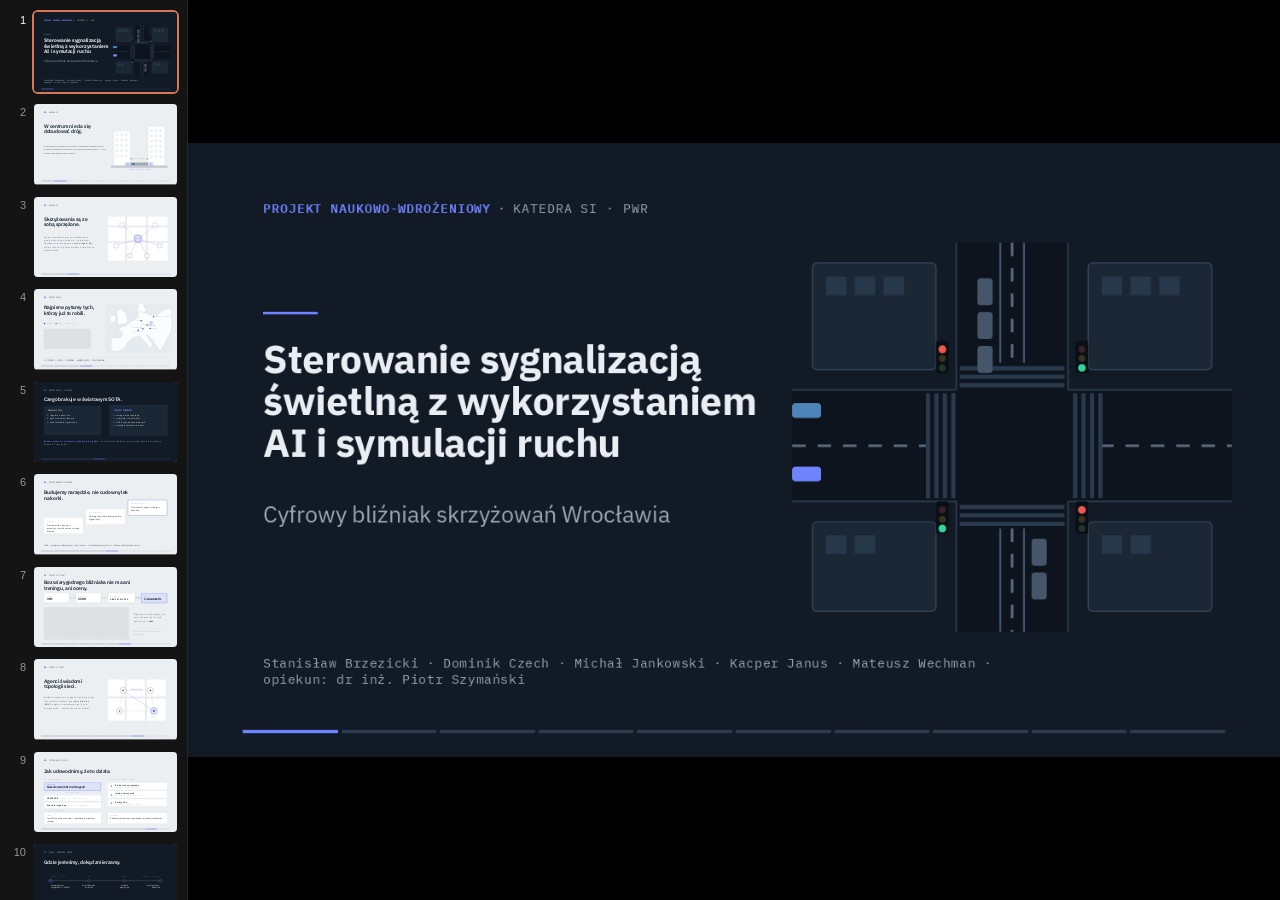
==== project/Cyfrowy bliźniak (standalone).html @ b6486bb6 "dump" ====
<!DOCTYPE html>
<html>
<head>
  <meta charset="utf-8">
  <title>Cyfrowy bliźniak — Zielona Fala</title>
  <style>
    * { margin: 0; padding: 0; box-sizing: border-box; }
    body { background: #121A26; display: flex; align-items: center; justify-content: center; min-height: 100vh; font-family: -apple-system, BlinkMacSystemFont, sans-serif; }
    #__bundler_loading { position: fixed; bottom: 20px; right: 20px; font: 13px/1.4 -apple-system, BlinkMacSystemFont, sans-serif; color: #666; background: #fff; padding: 8px 14px; border-radius: 8px; box-shadow: 0 1px 4px rgba(0,0,0,0.12); z-index: 10000; }
    #__bundler_thumbnail { position: fixed; inset: 0; width: 100%; height: 100%; display: flex; align-items: center; justify-content: center; background: #121A26; z-index: 9999; }
    #__bundler_thumbnail svg { width: 100%; height: 100%; object-fit: contain; }
    #__bundler_placeholder { color: #999; font-size: 14px; }
  </style>
  <noscript>
    <style>#__bundler_loading { display: none; }</style>
    <div style="position:fixed;bottom:12px;left:12px;font:13px/1.4 -apple-system,BlinkMacSystemFont,sans-serif;color:#999;background:rgba(255,255,255,0.9);padding:6px 12px;border-radius:6px;box-shadow:0 1px 4px rgba(0,0,0,0.08);z-index:10000;">
      This page requires JavaScript to display.
    </div>
  </noscript>
</head>
<body>
  <div id="__bundler_thumbnail">
<svg viewBox="0 0 1280 720" xmlns="http://www.w3.org/2000/svg">
  <rect width="1280" height="720" fill="#121A26"></rect>
  <line x1="430" y1="470" x2="850" y2="250" stroke="#34D399" stroke-width="34" stroke-linecap="round"></line>
  <circle cx="540" cy="406" r="20" fill="#EAEEF3"></circle>
  <circle cx="640" cy="354" r="20" fill="#EAEEF3"></circle>
  <circle cx="740" cy="302" r="20" fill="#6E83FF"></circle>
</svg>
</div>
  <div id="__bundler_loading">Unpacking...</div>

  <script>
    
document.addEventListener('DOMContentLoaded', async function() {
  const loading = document.getElementById('__bundler_loading');
  function setStatus(msg) { if (loading) loading.textContent = msg; }

  // Error sink persists across replaceWith since it's on window, not the DOM.
  window.addEventListener('error', function(e) {
    var p = document.body || document.documentElement;
    var d = document.getElementById('__bundler_err') || p.appendChild(document.createElement('div'));
    d.id = '__bundler_err';
    d.style.cssText = 'position:fixed;bottom:12px;left:12px;right:12px;font:12px/1.4 ui-monospace,monospace;background:#2a1215;color:#ff8a80;padding:10px 14px;border-radius:8px;border:1px solid #5c2b2e;z-index:99999;white-space:pre-wrap;max-height:40vh;overflow:auto';
    d.textContent = (d.textContent ? d.textContent + String.fromCharCode(10) : '') +
      '[bundle] ' + (e.message || e.type) +
      (e.filename ? ' (' + e.filename.slice(0, 60) + ':' + e.lineno + ')' : '');
  }, true);

  try {
    const manifestEl = document.querySelector('script[type="__bundler/manifest"]');
    const templateEl = document.querySelector('script[type="__bundler/template"]');
    if (!manifestEl || !templateEl) {
      setStatus('Error: missing bundle data');
      console.error('[bundler] Missing script tags — manifestEl:', !!manifestEl, 'templateEl:', !!templateEl);
      return;
    }

    const manifest = JSON.parse(manifestEl.textContent);
    let template = JSON.parse(templateEl.textContent);

    const uuids = Object.keys(manifest);
    setStatus('Unpacking ' + uuids.length + ' assets...');

    const blobUrls = {};
    await Promise.all(uuids.map(async (uuid) => {
      const entry = manifest[uuid];
      try {
        const binaryStr = atob(entry.data);
        const bytes = new Uint8Array(binaryStr.length);
        for (let i = 0; i < binaryStr.length; i++) bytes[i] = binaryStr.charCodeAt(i);

        let finalBytes = bytes;
        if (entry.compressed) {
          if (typeof DecompressionStream !== 'undefined') {
            const ds = new DecompressionStream('gzip');
            const writer = ds.writable.getWriter();
            const reader = ds.readable.getReader();
            writer.write(bytes);
            writer.close();
            const chunks = [];
            let totalLen = 0;
            while (true) {
              const { done, value } = await reader.read();
              if (done) break;
              chunks.push(value);
              totalLen += value.length;
            }
            finalBytes = new Uint8Array(totalLen);
            let offset = 0;
            for (const chunk of chunks) { finalBytes.set(chunk, offset); offset += chunk.length; }
          } else {
            console.warn('DecompressionStream not available, asset ' + uuid + ' may not render');
          }
        }

        blobUrls[uuid] = URL.createObjectURL(new Blob([finalBytes], { type: entry.mime }));
      } catch (err) {
        console.error('Failed to decode asset ' + uuid + ':', err);
        blobUrls[uuid] = URL.createObjectURL(new Blob([], { type: entry.mime }));
      }
    }));

    const extResEl = document.querySelector('script[type="__bundler/ext_resources"]');
    const extResources = extResEl ? JSON.parse(extResEl.textContent) : [];
    const resourceMap = {};
    for (const entry of extResources) {
      if (blobUrls[entry.uuid]) resourceMap[entry.id] = blobUrls[entry.uuid];
    }

    setStatus('Rendering...');
    for (const uuid of uuids) template = template.split(uuid).join(blobUrls[uuid]);

    // Strip integrity + crossorigin — blob URLs from a file:// document inherit
    // a null origin, so crossorigin forces a CORS fetch that SRI then rejects.
    // The manifest bytes are ours; SRI protects against CDN compromise, not this.
    template = template.replace(/\s+integrity="[^"]*"/gi, '').replace(/\s+crossorigin="[^"]*"/gi, '');

    const resourceScript = '<script>window.__resources = ' +
      JSON.stringify(resourceMap).split('</' + 'script>').join('<\\/' + 'script>') +
      ';</' + 'script>';
    // Inject after <head> so the DOCTYPE stays first; prepending the script
    // would push the parser into quirks mode. DOMParser always emits a <head>
    // (synthesizing one if the source HTML omitted it) but may carry
    // attributes through, so match the full opening tag. slice() rather than
    // replace() keeps us clear of $-pattern substitution in resourceScript.
    const headOpen = template.match(/<head[^>]*>/i);
    if (headOpen) {
      const i = headOpen.index + headOpen[0].length;
      template = template.slice(0, i) + resourceScript + template.slice(i);
    }

    // Parse the template and swap the root element. Scripts inserted via
    // DOMParser/replaceWith are inert per spec — re-create each with
    // createElement so they execute, awaiting onload for src scripts to
    // preserve ordering (React before ReactDOM before Babel before text/babel).
    const doc = new DOMParser().parseFromString(template, 'text/html');
    document.documentElement.replaceWith(doc.documentElement);
    const dead = Array.from(document.scripts);
    for (const old of dead) {
      const s = document.createElement('script');
      for (const a of old.attributes) s.setAttribute(a.name, a.value);
      s.textContent = old.textContent;
      // text/babel scripts with a src: fetch and inline. transformScriptTags
      // does XHR against the src, but blob:null/ from a file:// origin is
      // silently dropped. Inlining makes it a plain inline babel script,
      // which transformScriptTags handles unconditionally.
      if ((s.type === 'text/babel' || s.type === 'text/jsx') && s.src) {
        const r = await fetch(s.src);
        s.textContent = await r.text();
        s.removeAttribute('src');
      }
      const p = s.src ? new Promise(function(r) { s.onload = s.onerror = r; }) : null;
      old.replaceWith(s);
      if (p) await p;
    }
    // Babel standalone auto-transforms type=text/babel on DOMContentLoaded,
    // which fired before we swapped the document. Trigger manually if present.
    if (window.Babel && typeof window.Babel.transformScriptTags === 'function') {
      window.Babel.transformScriptTags();
    }
  } catch (err) {
    setStatus('Error unpacking: ' + err.message);
    console.error('Bundle unpack error:', err);
  }
});

  </script>

  <script type="__bundler/manifest">
{"827a3638-94cb-45d0-aaea-1d8380202642":{"mime":"text/javascript","compressed":true,"data":"H4sIAAAAAAAAA8197ZIbN5Lgfz9Fmhs2SYlf3XbrbFL0nC3LHu/alk6SxzPh9clgFUhCXSyUAVSTtKSN+XUPcDER8yj7f+dN5kkuMhOoQhWLLWk2Nm41uzPNKiABJPILmYms6RT+Z2rHIt1KI/NEjtUm10bCeAx6JzPpnATrhHHSgE3Eeq2zFAZG7EFmcidzZ6dbeZgWB1gdIZVWbfLhe9M78MXDr7/5Hn54+vnXD+HO9L3pnTvvwR24r3ZiI8c20+4z+Puf/[base64]/g8EfmNsJMX9jACq2n1uHCZEn7AbvXeAo69FUZCpvJrO4JU73OcMC/pN1XYEWHw8eNnfwR5KLRxE3hUOpwwgazmYMrcqR0/pAEULl6kY51nx0ACiLKttg5WRqUbxDFuZJbhVAIOaJkWBO97YfQLmTgwWruwDoT0+2fffQtuKxxuqWWySvSu0LnMaWxhbbmTKe5Ypm5kFzxwmghqQPhOdG6dESp3IOwpEodhDZ87Z9SqdNLO8SeASqH+95j3H7kQruVxAk8e/q8fvnny8EtYa0MzQJLBWdnS3ODEmELC1rf+ISMcGZ865wUgleVSphY5SFmn8sSBSnF6AJ7o/b++kYnrwyvoG13mqUzp70SZJJP0Z6GyrA8Ag1SuRZm5uuGwYzJVT1EUmZIWrmYfwEqbVJqxEakq7QJnKSDX+dj+WiJd4dQ7QOHO9S1ynMwyVVhJgsRKB/LXUmSwV6nbEuVtpdpsHWFPgDMl7X7rH8/[base64]/Z/HBrbRGSSJXeCbFhL60znm0qo0XQ7oClmQS+pJgH5U8QOKtgj/pdTid+8MLF486pnSIVr5ZYexqt6++rNQ/66mn0Qti/SqQAPd4U7jkmHQCIKhBl2v43PCh5p4KDlAlRrkrrtIwIkMlC5ckpk07XIspVIrv0W/vDk2wl8zmqUBJkO9N+FLreAJJPCBCqiHqjcRWZpXLERKg+C9an6jdV1Jo66dCjOJayN3oE2qcqRO5AFvRz0lguxG0mLKUsKUsV5pnKJFgV1F1AIg203RpGgRT2iaIBCo/bYIyuI/OhHDhP6wYqN9EI+MnpApcveVhrdQ+y5YyaXPZrB/JPZrDgseB7zj69mxaHHAnnZ8/Km50XRsnc5652iLNrhZY93C3Akxn7vs/vTyPbqnpi4EU6YXnNiF5fRxOhHNTGWnW8F+lo5ebLmj+I104+OdSGnL3tetg2QrGcjuJgxeY9Ij+CvEczw7+HpbND4hIfff1kbo+8NBkNYfgYv30Muz62Dp88+f/bw+VfffPsQltA/Y2r1F+8BTKdw+be/goB/u4cT9vYKaq6LTy9n4z3KATROiVaMdCoXYzSTCqIUpM2dCKKRwQXjReba7HRpkUkuLgn4j3L1GK2PX5ezySdXaJr828XVbPzRbPYvX0yqyX/3+R+ff/nNd7Ckbn6ST4RFk32tzU44NNay4wSe/uFrBCIPSVamMoVBInJIhEE7ITGqQKYzUjj5DSLgC+V2omBwOqfOpHMQhMpxbLJW3HACX3/zVQPwSiaCFRlKGLSDGIyRY5knOkUDRxY8La8kjHVAGoBMNZGDyNVOOJkS8L0uMzTGM5m77MjANhqsQ/GJqF6hJYlmPhhJVprbihwNpcIoK2tkff7gwcPHz2AJP/Vpl6dFvumPwP94Ucjo116uivqXuFHr/s+L93jwv//lz3//y5/hKVrAabWH1uHZid/99/k/[base64]/HFy9eesVSKdF5kKlEuO7KSIopf49ZHOt4j20irM1wfUqnGBe6V9ZgkS0aajYSVzPQeWaXvwMksg15OB1krXY81Ue9FaR2kiADUBYhJYorAWLY0aLLHM8CDrBOZ9AZntVandyvrdC47V8xnOFjCWmRWxk8fY/Myy4gH1mWekDWCbwZDEqYAag0DajpE4Vcafv0YoUAFgwmmlrlDegswcVuZDwaGhPPATPQ1/A4M7dtgCHMae9hq/[base64]/7QRXB1jodH1nAq30qjHJRMpCwjIkgVL+AZrIF/mTuDsl84yERyjbCJRMM/7DFgVFyjguUVNxDFaGVE/XT9M6L3/erXpMTfL366/rndCSButKy2BEHQrliHZmcffsfP5vQ/kzLGNsDr97r/[base64]/IGkBjdCdRPqTIOnYEp2iVrZUgp+OnoXZFJYhEaBsdFFI4TFLNh6pOgJMQNar2WyMQ5fElDRC8qsYlvG2KTgQzhZaMj7xBjf+FJgalrD8u2XkSKP6sqF9VI7++DdOZn1fRpMHr02Ogd2k1eew32kbgewT8/ffT9hLlErY8DZs3hO5FgC2UBA7zuNhJ8G0bZAl57qiQa9Ab88+8+/yMs4WpRPUoysSuewhIGlsb8TrjtZCcOg4uR/1vlA+o3AjscBsPue7SYiaAFm3Pe6emdNo+NHAdXhSdEG9oJWAnjKTEVTox/ePItMJoWqGelQSHnm8PLcgR2BIcRHF9P4CGrEvbBKYvDkWOuJpiNdE8z7QYqDVTD67yBJVNjLU9ok28qFcw6O+JiL/Fu2uLuJZRzuBmBncPFCA5zPGod5zCD1zCHmwrlNQ1XUxrhhGNqfh+nGRMZPuQ29Wxhid0WsVxjCYmLDNQuMyvhZRCd9Up5GBZlwxiESNO4/y3S7b1KcZLGQ7czGqR3Yas22zHtODsJSJNWRnN2JO0vbsZiL45edKGZEeApN4Gv0br2DgfvESGnNnbdS0g1dkIXCAMXtViTsBU3Mu+zUp5OgylwlG4RmYyqMr34LMV+bLZqNPqQsSmNmIk8JVlV22eIssBOhGAGxTyKL2oGqw87dCokPz85w/7bnXM6jz0P+bwZThLCn0dDXCNgHU/B6Jc2EiM+aMY5aUdoGtXaBaNeZYGYmsC3Ot9IPDfggR8RLzCYg4oL3QNRKMnIPCXDkHweDGjAjoEh6R5RneAnfODn7RRZsRXUgI79s7/9FexOZBkecvFo+/j7r73Ow+jXVjttQ5DDyL6FHHWwTPm1NGMfniJ/ABTsn0WaEPaYJzVLO/2lcOIHkw0wkjUCJ8xGuh+bImdFngFYgtgLdIa1fQbU17MXWnnB/vKCmbpWItgvfnQqoMnxNfAzgDtwORzCq1cBW5Xt4w9wRJIR3IsRjTSt4fK0J7QRI7+ICbufgjCIleuZ+cRQMOCG47a7b9/Y3ccmzvT3NLqEVCcl+ionjOOH7Lkc9LlBv+7GwSae1BL2i/DEj7OEbavpRroHOnfy4Ab9y7Q/nKRG7GkP/RRHKP1nI9iPYFuN4xWIh+GJ5cm3g6bHBL1VvstrWKtcZFlNBB4BCQpMNFji38GgfX0qfB6U1uld7bv9/y1d3kb8eMpEn6fdSulgSavrz9FL8TJVtsjEcc4u5/Eq08n1Ijj550ZmwqkbubiRxqlEZGORqU0+d7pY9OEuA8LjRu7mFx8Vh+nF5COwR+vkblyq0RgDbXLMD0ZW5HZspVHrRaIzbeZmsxKD2Qj/M7m6Gi7YIXv5cezrvTcrDq+roSZk87ys5idWVmelkwuVW+nmswXqsnWm9/OtSlOZL9B43xDNN0abfTysgE6nwGBB7TYwwAhZgZoJpd6EQj4wKHP/GDbk27kLW5GnGZ6mOPwczpx42kRQmVy7qdPFNHbto7akkcYfjMi4L/FYsDrCc8TT8Q9K7gfDOkjs1TgFjMYUzaOYD86LItccWeI3PE8K4RTqIP0+STLeKrzhAjtwtxMHdBm77TzXuVxQ9ApF9JzjWMLJwRjd3Phfw3jbx3u5ulZuTPkTGKJiAPTTykwmzkPUZbIdC5Lt9CTG/ZMo5AaDOHY35AjcusyyWwJwFA2rcE9oyMSRHSKsRR0r2W++Q8/7CmmBFK9y1ofXLHkAKy9hAMZaOOw0ecfyDQffmAruq93mM79BOFwU92MbyUiRBWiBgLgTBlNMLjEQy4kMtKMhRFjvdtg/WljH3r1hswJ30zb8NlZ5Kg/zi3gPk9JYbeYbI1a37BMLi8FPdKAoRJ6rfPPz0LPHywjGSuWbiF15PyaErlu41gd5ZrMPKr7Hv3UhEuWO88lHV/GUC60wXjuWN5j5w2t7W1KMwKz0AYMiqd7PZ4D/uSgOEAuJy+FoBheXxQE+ujx5dbpIppOOVYYQVhzBKg6LRuLB/Gr2QWNytdz6p/V6vTid7OSqOMA/JZ/e+/jjS5wnTrM1y48a3Ho7qZxbD295ssz3P79EoTafLZwu5rOF3/R8b/EsipzyRhDSg6DNbUKRdv+WUGxzIgTrH4ByMpcGoK5FxSzgD98/D19WTDV7Q8vALIElSdO+sQ/ru5Pdv6z3PlqpxJD6LWwWhl5n8rDA/xqnCt312DjRWbnLF6Q2xsrJnZ2jHJMmJiF0W6n1cYwxf5m70GIjivm94rBAO84bCP5NIdJU5ZtA8IexVb/hb0/[base64]/9WJktMAhCZziCgIsM86d4Aejxa9iBonRbbXCjM1H5A4NdaaHMxXotEydTb6EIciV5BmQfggiwHAaRaDur1EomND7mkh2JxlHu1KZEt3nlfiZiCUZJ4jpNkiBMSb6iXuvQPH8k1TMMAmKMnT5pElZDWgURE9i9m1yi/fcNaesry+cyhr/fYtAZOV/Oc703orh1r/mHTJXDLOGfmTOHgEgYnRHeicui8SpRddGeuyidjvgkcRmsSud0/hL9OcKInKZY88OsZTwgZoKoRU65wBNUS5rewrKeme5dDf3BjEwOPtRd4KHubY50Lfjoy0TUOWnmq6w0g3vFYdi5SMbkyzOT+qQhE43pIDiiMySelXZO7+hPQxIe//IrWn10ee9CLppS/FY5dnU1Cv9PnoSA4I+LA9w7td9wC05J8nWfXPo+FJfoPJy+79ubDXvjlr3LT3qek/lvTGD4Qh+WPVL1H8Plxz1KYFz2ECSmRhl9jalPkYzvQbUWfs1Kb9m7mNwLPcYoxxNR+GyuxuMXWuXh+WcVqPsUzT8sex/14Ej/HaBGU8a/zWHZu+xNP7vP6ViQHJa9TyZXPUiO/g+DU7nqTSPglIeaLnu7ywu4uBpfja++vYLLCwQztTebzzzuMmEtu33Rzw/y4CQe4TCXw7uivFuHkxcxRgF6xQkddbJzFeaq/Ec/9SnQgck1vIn4F8pm/N+1cvg/gdro7zq5DX9ak1BeTor5OOwvqr2TpkycNtGYtixkFCplgqAk7iU5zSfCOZFsn5KVN3jpM1D7upB5v4p/srOCDVpyTyAXoW559MOzp998+TA4MqyGliME7jYTnWtwPjrAHQe8fSPAIUbgk/6GPrqAR1hsvAshcpz/ROW5NJRYw6TtyRv9TbjXsefpLvTvT6s3UetU3fA+L3s0kR5mPLrwo9mY8vo2vgHnFYLI3LLX45sQKJ6XPYrWVVmEsYI+BReNTlZXGJ1/0CKIdRu9mv0SUWDSX6pu2tCb7Wy56n2mDdwvP+N7GHRXw96flr53J4wYAhocYYL0d1eXrkfxLHB7u9HqW9CJ/Txeb5sgH7R6HHxMlr18H6Z4aytK4XzD2tud7FuBxvm+O44Sl/U+u88qikGJBFEuSQz0wCmH+HjCv0OCq/95f8odTxZzAo9SKCJoO30TAcNfFayuCau8KB2FUpc9pKQeiCSRhVv2kGo5z3CCsn3QH/[base64]/56DvADEhJTla6xlSdJNifAdiEUmdR1XDImPywVtfQUmUTnecycVMj/V8wkJMNJYDiZSi502VOVz+kRU1lHab8syAwPurcICmMzz9EM+1bP71Bn3zO/VFjaYTYCb2pQvVe7d0CQLbSAVnZ40SXICf+jPXhh9XfGAarDJWzLwb9IDXqneZYOkHGJAovnDCVLyz2oJz3sA8wsWa46FpZyFI4AUjSqZUZeAqYdEIjD7Aitbt3Tx9nOhFZi8bDyNQCszZCVod/MOK8S58n0E13dZJabS/Fi+3YMUpUqPa8vWPrYJt5AKSqKX+y/fCnWZREh+tYD6tGGKEfrKNZxr05vWMJ/UoaN2y9XLjSiOxHCiL9ng/7eBWk7+A61/sc8NJiRnkTPtefzmeUGkJp72gG1uAw75hulvjLhhR/opxJjFRAqnYyt4oudvmcA7rW8Le/0lWHcJWmyU5qt+nALM6oxUtRjCteIqaoIONDOFrDXX+viFKPdXy/k4ze5qUln7zngTXvMNWzPJ1gusrO8ivl9FC/rbBt/gvT7FMaADd77g/9djBs5hvhPzkp8MpQ7r7ka0wxwVYk3zGQh9kfDs/ycj1GzRXkeA3NotTMCOWPBZ4HfHhrpTGB0aiNyqNkoSiQhpmMLElD5AWTbyLpbNQN3nfF67sFXhFDxzb66Ri+yJMtJ6YxQemCzlTSx94WmJEbnUYoAS0apzmhQuR2Ao/IdcVROx9PpesaNRiPu3BVmG+qUl5NgTdGKC2TZjdt3Aw+VfYdlBNN7hzxyIm3895fLmFW08ntu/wuhCMn1unisdGF2JDbN34Zz99K95gn/EAUrjRyICd+Bd+kUR9/IEXN6oXeRrovUCmrfPMgUzJ3T2TSmIMXkmg4YD+f9/HqFVoQ62146l2U+LjdlSkgUorvpAiTWA1iqisay03W4gGa6otCzkyZK7wJhcT16PHjR0+/[base64]/x4WiCsO3Zt4jLgT7AXVzWHUhxe3Cr10hxuN9juDoPG3E+0EfsfWz03r6hNy2WTaqu15HFFb+ujnSYGMeJzW0b3Z6KW5/1gS7PWPDW+WXCoOp4CcVhDjJs/QiKY/3zT3S0jPFGp8wGKl6/Nbm18E8zmOAeNEmPnxeHeD9u3QrugNvRpEIP6BhvzX/NrrT0ZIkejfYRxSe1NpS9kZkUVt6m8OE10M0IeBnfF2oCQax3Gz34po8lb3xu9rv2LzExsyz+ob4JKsfsTH/ueI5mO8ZDl+YPxckpNNoFdGM4DjlbDbH1DYOHNsErEtMqCY/OEnTDBwGTwzwG5KTg4ilY6aCk7P7aL0JmLiZAb43OdWn5RmjnZMui28o7a6V2b9hbdT3dq7fq1rVNjdPHj1spM/hN652PM4sboXzpJU6li6twYC0bMpuS60KkkKtEuiMXmwkAERTerdwLw5mRHPmEAYe4+6gV6Ml//PvgYnyNXlB+8x//[base64]/[base64]/+Y/6SibzgUu2/noUl1mOYaH5ZqjHFog3yc/oKkL5JAfDildXOxD7Bbo/Lrv/+f/7sxeh+R/RETGigUPnZGFVh3xDp/id2gLYX3qDZwmB5jJZQLY/Q+9r6yTsBr+mJXgMG5Nz1ORvtSCOygeMQ5DMZfV206vduxOD3xKQ+06dVbvlHXatvwm3spUsdYOgUJkZS/FtlFVZER9k78crbLWZY52+M815zpcso4lTv2udF1DMXoSY0dDJbEu4XWY1NknA2NeEy3PLQVit/[base64]/DtTxyeI5x2D8fIKjBVXf43uTQbuBhBI3J3QLkWh4bAKRNGp0r4o/mmOjdTrkmB7y7TV0zLR+TAjb4V0v4dZ8TK9hv0fbkTFmP75E2rPF023n2LfBdg5Y2eRPYN+3AKYnHJBYfg9l1znvjjVb6FQsNv58iYOcB6eKG6qinz7H+J1pXACsdFABNp17A0Kq4TlGOYT9eni8/yCVcsgzWusQCfmKDdaJyZ6vr53W+dJpOGU9gj7uddEYl1d05zo1IMGlAGnQ3k4eRukazQLaLaVNOMNGGWa9Wa+gvb7/hopXNikA/epO0ef7jEiOUCmaAyy1xERBWUJP/fDSIZ460+4yCD2iENX9PcKiHlD6OoehEF8cqHH3byitOQ2zGkf5zWskr9UgleQdk1xisz1tIrAafcikWxFVULiyVNpF5ikWXqXwx2mVISrTTvOsxNKs57z3Ud6QsP++EoBqNfM2EalSG1JI16kcqCh3hZzyOc27uL2FWmw91Hs5tYoUppjYlziJGFw2c/CeDhCdJQvAWk+xIk2gSFCvGBolVuRNdz98hfeJ1Q/pQ2YCqEd73r1DjrVTpHhqjzYDTR2JFQ0WyX70KSXJ0Q+DRmqAQwodwn7ax7f4KEH01UqyBMIJ/fvzw6xFVTqBC4J//AWsRtg6WIfG4fdCkCxm+4AHZLk5cS9iWeWrwBKPXsKOSRQIyDIZynQWMyj/A7BwcLop8c4UXqiSSlp6w0eKhgjz+8LWSUamw/[base64]/8iJdK99xFhuofIAJUGCeKmN8iHwYkeqU5mQ/zizecRaXBA3bjZUlXbhpupKWeD96iWriGZjEv4nNgWQZhyzGMgTSMb4C33v834D4iLcJJU2YYY7JTZb/FOscCivZfpvD8CnFenhKtH3Vksy3VqGNKK6txRL7nrY2qUT1rhg1BJAJtLjaKiZ0p+pOqmXmM6oVzp7zlxuC+N6S8gneCFRKrqkaM5sbOb5mG1sgUneLspTx9sVZYO6lyUeNpVATor3TO1k7p0VfGuBg5IOxJZpLdjAD2qH81mIR5cW5/MRygwB4XIp+zNGiJPU3W3nRRo9q/LLKp8jdYamxd1SlqAhwYpJzxlaVT5HL91wIXh41IHVPAfcj0ON/6jjLL2tZVzByS+p9YfwocfVjTICGomz+DNFspdC7XVfaon/Whj5QE+HVd5gxup0ZJGjxnXnF0dY0eax9oEvseaDZUjLwDDBPCtsKHy36CRmKIszOoCpsINUUh65eS/yIB9c3Y1TKehyvZKH2gPmj4zb0RzYWyY/e2vM85toqu5EF8HGVUHBswtxLXQpzSwsDcm7UIqva6TcPG3v154p2izFDAUuN64Bgi7GgtU5uwS/E0a7bcWkRht6xtzdm5P12ny7rpLe/[base64]/7HRv9j6B/2LPIftmj4HKY9aao4tfAWgRRvEHZC7exfEVFGetAXS8RL7zfSkOldJzGThuY06aN0MPDCBaUQSqAq9BtnMtN9saqCVR/znqOjcLtdVdfqTQ0p82lJH0S4pRVmOL2xEauSrwiZa+Xe1PBx+F5DJ+qr642M//C9hrc4sZBiqBLK54RV/i5RzYt4mMbq14gkrKeKPCwc2OUFRlxqWCgmOf4YVzf0zt/A6CSVEUII7WHYHx9yudUaGifL+63hoq1ci4kczOQ88jnDnGSJNkhdVLgRkGoEwOi440NFp4nElf+J6z9R7Z6qMtFJbaKdQpsuao9arFWTaOlPFf53U6hhxLtTejR5DrVBEF3XQUxROJ/ugtU7XVeMC7LJN9/e0jw7kxjZ0dSdyYZsND3HhvvFec6rsijPsFx1KmizWcU5tzFYfS0jzn05M7v45bn5xW3aM4zfNeZYacvIC9sSvTfh9lZMC++SbVdb01h25QeTDeGGC1PHD6OA0Vdxle9BrqEc1p+jcVqHDyhw2Qr8WArZcEbu5G6F9K3iixvIL62PrdSfM0C+wcsntiqgiZ/CMckyTiw4f3PoplJEvopr6+QYzkUBzeH8GFskT6kk7tRXHHtsJF1AwK9LNK5VV+ddX6oE11KnglGdTPwqABcH48vVGGpDEbqIvs0UDh38nSounxlDCaX/[base64]/wuq9cpBjGnwOc/zKF8rOaF7NGDTXaWFZwjv8JACl7fod9Psw9yMtznZFkqRIp+9GLqFWNgEm+PxDA0U9/YEs6oRHM+yIw8VWhy+ow/XSvclPRfw31e0lLPzXvDZG18Lij/lFO1RdO1vC++8P3qWWedOudnqzyeTZ22KjaqDTG8gnSKjm5LHH2GgjAt0zVOsnSEo0rzKs7Gx89xV/14ZCJn3LFaSfoxs09jxrdAuy6cG3ERXFOTYlFp5xWL2XC62Oq0ti/jMiJKHotnksVJyYcxlW/NaW5cwb5Sf6izXJL3XMkCbM+sF//jLD7zYGWIMHmShTrOmvsS2Wz/SlHLHaBF2xIX+K5Q8osmYoc84KqnylVASfj+NeRqkUflcVMq/UxjxWCw1xwp0//NCD4W86vD/93/Va/3U6VROHMYjQZDisB41Pzl4GmgQJpVtoYl2RYReneR1MxeRP5kQ9TkdiT3iz/[base64]/Zu2da1mX8oF7h9WeeWlXRNjlqeBHYJ44tWS0bj27U9gx4kmfYMuqPKwXHdDoB4i5zESUKFt30YghjEV/umiEotTVrtUrlWuWw0HdWJxf7zAq+HiOP/B+3dZlGEegAA"},"4f1b564c-eaa3-4a8d-a315-fbd60936c4be":{"mime":"text/javascript","compressed":true,"data":"H4sIAAAAAAAAA9W965LcxpUu+t9PkW55XKhmoaqbomSpyKaGJlsjzvC22S3ZDoomswpZVVCjAAyA6otITviXI86/2d4+cV7gxH6R8yZ6khPfWnkFUNVN2d57NjXj7gaQiUTmypXr+q3JRPxzUscyWalK5XMVp8u8qJSIY1GsVaaaRom6kVWjKlHP5WJRZImIKnkhVKbWKm/qyUpdTspLMbsSiarTZT78xWRf/PR//yf/nzj95vGJePHy+b8ePzwV354cn4hHxyeP/+WZePj86Yvnz46fnZ6IaJzMx6tmnQ1dw1+IffFSLXhYolmlNQayVGJRFWtxVWwqce8yTub3RaPWZSYbJWQtZC7SdVlUjfjpT38Vz46/O35Jl9EbRn0vUfOzmDq6Lxq5FGW2qYUU9+p5lZaNqKv5fRE1K9mIVZqoWjQrJS5WRaYEWopN3qQZOsP1uqmUXItFmqf1StXD6S/EPu4JjEwPY16syyJXeRNj3PEyK2Yyi+t5UaqjPTeYPfqso73xxF0b/1DvcXfu30WaNKujvcMvbx/siZVKl6vmaO/w4Av8leZNXKc/Klw4+KcR/mfvvungXq3mTVrkIpGNjDM5U9nR3mnaZGpP1M1Vpo72xuPx3v2f/vQ/7030s7sbP1iqPJHXtr43MXOBC7h2ktHMykqJNM/SXMXURWJfc1/U6SxL82V9VySFyItGyCQRkl9Vr5RqRFHxorrpmuZFE00TtUhzlQxFtcnUWJyulCgzmebxN6dPn4i9b2ua7FlWzM9EmtMyzos1KBm9zVRWXIikULV49vxUyLLMrkRTCEOfltbq8S/E/gSU/tvjf3n8THx78uBfjvkKfWNAZyDFSm1qOcuUuFAzRxRiUVSCRobnqVO0/kbmSaZq0JMQkRyKulTyTFWYClXr/mRSW7JtrkBOGG46l5jCyQ91ke+JNDna021jausIQsg8EWVRN7V4V2NFHueJuny4kvlSJVPx7AO+G9NTygojvUjzpLgQRS5yeY6BChHNhuJMXc0KWSW4mi7p3TS+n/78n5Of/vyXkXix/LacvFg+ykfipJRzNRLfFGs1Oc6Tkcg365mq0Ad9Oo/[base64]/zXFViLvNzWYsUHG+RXqpEs2wBtiGiRC3kJmsEuMv/9/+AqwztJKAzlQj6nLdNJfN6UVTrKV+Phm/x0Yu0ocU4T9UFNvxI0AFSzYpLlbgFPsEUrZR4mxfU+q2QTVOls02jeA7zRFVCNviKVVGpRA/vcHo45LVcucV58eL090Jd4nU4olRT67OiEGlTi0fPn4q5LJtNpUStVC02uf6SpSrWqqmu9KQtsI5pzsTy9p/XKkklX3krMnlVC3Wuqiu9EJhzzGNTi+IiFyVoTzbBuLyJHWEw+OBZVVzUqhrU4gW/6s9/ESfynA6uF4++FmVVJJs5WKOYZ0rmtrMiVzFeEpeqinkIeJ4WIy+EumwqiW/flPprlkPRrDbrWS7TTFT4H+YZdfojMSGQcbwC8c+LbLPOsY1c37ap20xR3cgmnYs5SL8ejsXDLJ2fYbn0vld3xU9//u+Tn/78P3hY0hvAophvapWIpnDk1KhSzFRzoVTOkwpeX8klU0BRJaq6K2ifx3N61aKoHAWdpaWYiKfFuRIb+1uCtZiIRxvmggq/Q4RRItI/i1Jhz9t+Hsp8rrKJvjsv8kVarUWSyqxYDsfiEY1npWgGBzUPR6hkqekUi3vXdkZHM2axTsFUvY/NirnMTpqiwqFOgy9B1HwMzmVVXYm3dLLyoXGWlm9HxG2SdL1WiUgdJZjRjESxTptGJSwOOV7n2PCImNsqTRKVgzqJmN0uxMlIlIHNsimJidG7iJ+pvAHrWBeJGplzclXUDdGuwga3HeEZEX2XqgtVPS0SdTTIi1wNhiOwJbvH6a9cVlVxYfmDR14//V//7+d3DsrLIY/6PJWGRcQYpMcixuIlRr3egCDBwpO0LmUzX7mDTbxN5nFRvhUPN3VTrI/Pwb0L/ggttoqoVqCYeT2hZ+vxOhnSqxO3bhAB+ChCy0fPn07tPJBokGr5sCipZaVi5l21I4q6qTbzZlNJvQ3TvNw0mHIIICphedL1SuexbfzuzZtk/qYo38j52VQ01UaN9HuTD+OuMPXN40ePjp+NSF7a5GscFioZi2dFHvvnGsnRV2ZRwSCxYdHX2/O0TmdpljZXU004b8Ut8bYo5ZyuHbw1vCyt0Au21nmaqKIeiXRRybWqR+gIRwN/aj0SL5WcN6KplKqH+HIir+pcJULOq6KuPZI1H/UkXaj51TxT4LqaJ2tJTctNZtGJWb6l75qT6NJedHSXNrXKFuJipXJwcerKnxHBTWsRpfk82yRG1kjztEllJmgq+azGruExzTazWYbXExNdl0VtDuOFqFcSstKj509pvq6KDY5ekaV1o3I9KLwgkBINZRYVaDUp5hv86XQKc2X87xtVXZ2oTM2boooGro/BcCyThL78Cb1KVdHAm5vBiISDo/vinaExNU5UI9NsnEL6s2rGZCJydSEO4plkppCoy04TMJ202NQkOKKJucDPj/Al8SEJJ3nadJo3RSMz/[base64]/r0J3zTaLxayR1WlzQN7CkTzjNaCNZtFWtVmfmWDxUUvTjQmlVjM1AJmGxZ9eTDVRus3smkkcUpSlJg1VUXR9BwhRHVppeaNZUfzVZolFdjWIuBXY3Es5ys9sNQMqlhDTJQZ1Ga5XGqNQVNCzFNczyulcjPTz56JJ/htD2LAYUysQyUj0oy1Zi4WWXExDPoo1vG5zNJENupoLy/eQGHCU2m+fNOoy2akr2WsOvI1GusbSG0JXdgzExBo1+Z0rK/yuZipudzUqnX67FKbibcHmjNOrx82dSP4dOHOPgnUcrNmsEilCyFryAaYAbprFuoBLTpOp+UmTSC72on9XZXCUkeLMSsSSCaSPgVCOxkY0rzGTX8JR7yp6/RH9HmeWsH44cmJmNMxCp2kVFWDDtOcDGW0NbUFpZKkOzcrmYt/[base64]/p3mXJC+QvyEZuKq2NiBHeewKcyVkHkKFlLk9VSs5RlvFjoiIA3mCUgXdgKo07KG4ecqQ6vE0Qg6UGIfitG+FmPpQGP9nmkIenYSrwti/LCymKm2lPsv5jV2RJiWV05P4+l/TR3iOd0ZSWcjocZL25UxJ0RlBYN2HYfvn+ZFzHcgAgzf9b1kfPnOjmMKw0+c5mL8WQ270eqD+PDWvuzBeZFCYoNVuiEZoqgkEQqom2xgRsSyH0yGzONnj5wZ8xdRZARF3tXaav/md28eHX/94Nsnp+KI7ER32w984z9w8IX3wPPvjl8+efCHN988fnT85ukJ7n9x4N3/7sGTx48enB6/eXB6+lIcicHP5esD1+fXj58dv3nx/PGz0+OXb57+N3Ek1lAbnmI9okG0Ql9TQT9YRIrKgjbXFGZ9NRwMXV/PHrx8+fx3Pb2s5WVM+2cqWInlVpMJH62xPawx5VWRgetBZloVmywhYY4shKVhFzhqU6fK56AkPQb6kAcPTx9/d/zm5PgJZkm+WlVq8drYNKGul5tmJGrSEEYCMyIrJUei3qzXEsRJR+9IkOr2ygzq9UjITZIGF15VBWz73PMeLhQ5MWr82sgZndavSZyxf/7xaC/eez0cCeoI9swkbWB10s+1rh7tLWRWqz2Rvh4O7v7Cfmkpk9viSEQ50eFJg3MvyofjUiYnEDuj2yMxOMBM81STEAEpaq4SFqWdPEeWto7sISJtf67B1UtIYniOBS5zDOHKHi3jnluFpWroEr/zSEQqs7vFPKMuYYZKG3EkVDZequaBsWBEAzcyphSBQz8yLYY44zZVbrugT3T9pjXZZrb1639i2D039LrnC+NKlZmcq2jyx+/r/e+TW9/X+5ORGAyG46ZK19FQvH9vHw7GsuJBtBTS1eFIrG6PxOrTkWZlDcTv12Yw3BYTsxK//rWIVmOQ6EN91L1/770ZGt9cRQcjcefA+xQ3RWZu9J8DWhba/x88WvL8RkfiLTWYkjLFCybsYYVdf6kSfpPAflTNVBCPIqNuWpeZvJqy9GOuzuT8bEniwVR8csAcjb8zK6qp+GSxWJhLiwKOQLlOs6upiGHLUXF9VTdqPRK/hWviqZyf0N9fF1BE975R2bmCRC2eqY3aGwl7YSQeVKnMRqKWeR3XqkrtWwzTNEYccz2+ULOztIkbWcardLnK2LzKwySbPkus/PwH+t/JPuYwV/[base64]/jka+Dszu9gGQh+OMauqbK24Kz7wHuSOe/[base64]/Z4e+tX3usZvnw/uZgnv2m883PZG2Ej63qg5SUjDxg18zTEFb95UfHbwT27m4Eyeitu3S7ufPJ8t/Yoohij+7OCfRuLz8nKoHbkH4y9v64NWiEWakSQ8yzZVhId+7oZdynIq7rixlDIBkwmufcQpqomhkkm6qafiyy+/dN3QCQtVYCoOva/ng1dJOILjWjUQZeqp2GvyzXrPrRb7q+May4jxHYwPDtX659ETzbJeLnNC3f78YF0LJWs1cguir843s3Qez9SPqaqi8e3R+IvR+PbocDjS6+A1vpZ1MQGYx35kq9pU3D6885s7X3zqzS5MLzFrCv7oPwT0xxSvKfT1zyT2HfR3YKjvsJ/0jOhntsWsye0gIGJIMh2Es29knW33fXLriD6GxLyVXsuKJvigQ8NtSk3zlaogtDvK61ycb6oaz+rTu7OvdFzU3+M8dGz29hduP6zT3Kis/uVdO0t/XrWcyej2Z5+NzP8fjH/jWIZP9J5oc3jH0T314135W6RTkMKUtHfxLljSnlEe3h7eDbiJ34cWEa/v5Ith0I5CGyAkbRqsmJOIwifM5tn55DReFz/G/DzH67zz6NB7UtTnS/HOHq5gou4spb9aiorXdswhSu962OVhi11e6C4/c+yihz/edvzRbQlxeFBe4ofHgukQ+Pyj6Kkz7PHZLLFj/8fsFm9nHHqjtfPrXfO+1zvIAh1vk8brIi8wYWok9k6+Fk+LvNgbiacqz4qReFjkdZHJeiTsY30n2YHrnj7Vjub6yfziC7s5b7BB+vmA/TorXFMkWkBE57JKZd7E+WatqnQ+FY2cbTJZ4UJ9nUrcQ2re5PbzrTu+cKMum5jWvL2cvfLAB/8rxrUqxbsdM3jns+Fdx//Fp9hgwajvHLjtqftkX/auXj9Dr2Y+kxS2uMrOqCHAHvrbIjJt4VXt00t4c2C0kJ/++qef/voncdoKGKOr/9X+z2g7X1P0ogleY3cFxOC7rPC42DOKddSOkUSpMqYINlEsTE/Uko4aKF5sI9AhgmneFEKKw8+nX4qoqHRMXyzrUs2boSDNnDzzpi9WgCsVL+CDl3z2pTrY6M0ibYZ3TUBWsiFHno61EhOhA6VMV4imgFmkLmz8oolYJDv1YpNlbOnDiYKgIvhvNznrnIlV67QWfxMFwm69pih9FVcrE/aCJs5zWUUx60F4R3wxEodffOFpCYFEf3gH/7X5i6bp8lLURZYmfVR84KjY6HnxVSha2uuXbQ3QMhHs/YCN9iuXOxUcsgCw05GmkKkvON78864ldd/2eFs9rwqY0irDy5pVmndvbmceh18Mt4pEWIzp1EhTtjcnMICdXvNw3FQwEITikP9Cy1Fu36Qz7EZLgzfnWttOISee37aU0yfD2xchhLTEgtGJ7xb6JuM24uXNRn+7Pfq/0xi1oU6HQxrrXGDE0wzEs9xZKg5ETdxkjc4Fer7e9rTxXHZcXHZCeCD8I+aY2G2dWYvyt9A6kyo9R/DvqriYkHk0Ais+hVe9fiFzlYmmWC4zNTQecucdM0yyLMgLOBanVu3gOBYEJCc4F3wDJ40QXtTXHEYOgRJed9MbfNIYwu0DqCaae+MCj4PbFDoRwnwquZOJ/WF2TFcUyRxdrNI5YqWIh2cZnwAiKWDIzeQSnvtUv4IVwpBr86hJQ2euhlXqU6N/H8UwoVnNZNtHG7rwlTTPCnHQtUJ8Ohr/ZjS+Mzq8vm9t/A06p2yJv7FfY8f9m0Y92feag+QqhKwgEIA8X3UQyLJWFYJBOWK+VDoYD9EGZnmtYU6bQCZ2PBNtq3Fvo1QEZ+kzsaaWUlgOcHSniU2n27CtFw5/3zls6b7H3B9MXtuA6M8hc/D4BmvEbCb812PR6nnqxjaunrZbrF5GZA4Ple3m/ettlWzZh085OMs9rcOYa7R962bGMx7gON+sO2K9p0P2uxU+Ui331R+Sqa5XC6F+hEJSTGJf22Z6A7Uu/F72V12/LvhwT4H1FDv7WSxoxwhfKQJ5U0vgvYLmdjuxJz9YI8zOw1k/FReLReiw2uZwCEy+urE2d91uU7GbMy1hmJkLW/ZLGaw7+vtgi12JXxDaoD7iRe33MIvRQcevNXH3GtV6H9/y4k8effmb33z2m762OEiXWkBx5vfxp5+1vnCqA2AN3VnjzoCCAXb7I1n9ue3Rh1ZMDtraN3T/fuLy9k1AjvrTfoYHoW8yivJoj79077X7ZlbYYpLrPaP81h7kolFV0IHR8W7SB/KT/LXcvird56dTenfPMumsqBus1j/Ue9wj4B+M6D8yA11jxupa6z7CkHrHGFKtka25XKt8c53y7hssPzv4CCfb7Tv4r62u7FTGt5sIf9NSrSnMXBvvaGttncy2d+rQzVKoRdzEosdTxoSHbL9AsQmN4WZ6Obita1UOYnw8R7YlsW2epbbr6BpXkyEm9QX+2+k28s95sna1l/rzjpVj2wnYK9L0zgwfTzplIaUk9mR4vacEdpstHZpeutyj7Rdrd7DyFPHONPO3Ei/cTcQdsyjIs20YDRXa3VuQD5C5zObRVquYiHF6DD/Oxua7S/TUzAszqm2Gps89wRDZixSmgDF3zhbvE3mVR53r3WP4Jm62XUYL3fEu20XwyBaDxa3djwZq861rzRNGS+RU4NikApdFuSlJE6SAX51Dc/LiwaCG6wbPPKJsYR2LZtSYiCIexS2bCDArkquRSJRJs10UBc5Byr/gLGSbrTx0VgA9jBhTjqP7Y+MVb3KWtdnv7WvY78+Py+r9pC2sms7yVpu2GvXpbY/TeQYq2oeHBwfnF9hzt7dZpG9L/LebC/+Nh6JvDg5PRbJHY2zhurhl2aZiBN7F1vHgMgQYFsXMdZoL2FW7+sc/n6krTtvtNLC+PaSXh0GAHfSHg/GXn9tND6bjNzjsaeAMM60VHmOfiHfuQMMS8/+Q0tx5nvfZu0AoIA94IHiBIxp7h2G1d/q6W9fLVmfk7Qt9rmMcVFtVps89ncn2q7f7u45bgk4e/8AOfCYL/PfR55vnMemVjTvblGwQKk/6zR+tb2mJS9ukoF75pT2x1wjJdpogQ/pGk9Y2u85S016NOTPcdz8zFGiHr32464U3DVQJJCfTRQKrYb8b4pP5l5/fuXP7Gp5lWMzhTjWmxaXApAyPOvz889FnB6PPvxgdjD8djtiXTBJn57b14fR/Re9EfDL77LPPP5V3u45pAkuZAgSFkVZKpGzAJQCoAzFfVcVa/UPc1eY0R8qu9rXyMc/xsyEmDHJz6fg9MKmWUvuRTTdsyQZrqrRz90KJC5mTfRl4CTaMnhJeTRa4if013fiQPSGwDKYnzYFORZPF46LZQupD4Kn+Z5pJ6gMZw6phRk9oZ34moIXdqG1wPEfbmI44H5SAplxmaUyfR5A1e/c52ekN0mlpJV/IpXqJjGewjjyxlnCdNGvngNxBPE7ZxJQjjRwB4N0sFshQ1tPswBac5OTj99g9E6Z8+EIUxweYPWDlKN/HHG45n9P5Z3UQxettsRYfNCeldZp0hrJFae3GtQeBlQQe0I2PthITPqj3vjnbtj6w/eODSHd/xsyIewPL+yzDvS/2lmLXl3lql47SuBju/NJug1V/gxtHofsBsb23e8K9e5/[base64]/LSCFqrHBJAzyrv3HXe68gUC9tNoNn5ROj4jHYdjvoc/CNrkRn1KanXdo//fcv5eZmsa/FIzc9OiBWqywZnAuWwH2sECp4VHcO1hNN+xgBCNvOxjvBROgfw1YB4wmAkBrzZ8Zs2MPCvZI4YvLaiBiUJAqepqNCRnoF6U6oqcgabVVqP3wA3QxzxH4yrcULHT/[base64]/Ay7R8Y1qZJEXwSoKsvEgZmMT1ZCIFEduQqYohYCw0DHczYHCgiPGrhvZZglCwHWVKVrXwqAVSL4mIG0JnTIEbEMzeo2LOmIBIh/ayoW3OriU/JP2qscbMSl7IZtW9Eg3HGi2l9loOTd6v44Z8k2b/[base64]/sGQG/EuBmwYvu0YposNAazfs4UacGA725QaeM6CxWdKavPrq16/tp0zGjaqbyAJb1UpW89UQiJhpPa6D+TZnAWW7tzg9fUOb/2P6noE3t2901Bv3AIfy9ECznakrYFYORj7Dvb4Zn8FeK+a71zek42FdnPttLRMdkdmtrtNzyljdKO8M294jM0i/P75yfVPGRht1+AcS4zauPZ+017Y+laXPmxlf9Sa4rZRv3U3pjF1fHEuoDECNBtwCDg+r5xa7Ftm23ssoGx22NteVj9hW5GoI1CEGUzRAP0Z+ZdVfx4o7oBtD9ZMJGSU43oQMBpVSsAeQMo7Toxa/Pf76+cvjcIwUjCZzE/I4mbhb8Zm6wie5MLlFWgFGqhEHtYhIw6NINfuAN0fJhoJ0csHufel3A+bAEPKJTWOXWoMnVMXgGPktnVa8fkfCgdDccK/5Zw3PyQmmRG9+/9K4oq3gN+08I44cssG8UrJRWiaNBjTTg12NA1SLIzHYH+2biAv8RjP1zptNM4fTg9oTmT/YiAgPARLgJGM2nzyEktHzwe2BsaQ5XhQVYNsiKF1H90WbH7b3ATPG9pnqVusBPmL3YhGGOskQ0Tti4s9ZsZgKwn0ZwXglk7msG33F4ztbV/PdrvXsXUeShK128+Fa9sQLRdvRYzMedV7P4WiF2z24GfP51WONNDovMkQTYtvcMrbGFS0029+g07GtZQTEB0CK0SYtcgYpDXeTyuFmB1yuo/[base64]/Mog7oxFgQBZdW+P5ENKJt6BWheAQCar+Uc9l5AWZu+BphnjJUw7RipD2hJVMyhByomInE3btK1GooLAF65vpCHn7FmUvGbhBTrdF4VjazPjOIi8yteu4VqgGVBmKNmiSr17xtVNw+M5/[base64]/LcirBNlS7hka3LTQVUaZ/dLirsE1aS1eVclU3LKm5O7xxuvgqJULVzwGEL+71pVHnWkzV2qp53p4LPZAKhgD1es6I4ww5O8+XIE/WBbg9LqzZgVzAja9nLUKBGavzdMwJhBEbj5I809IjGHn31Swz/V8P3/vT+6r03sb8aTloqc3quHqVVA8MiWOWJajpadXqunms+o596qvH9zeUoqoBkmbDc6jYBiCvSpy5SY+xT7hHeKdWYcGNpB7i1H8D0ZD+XLQfV2N5/[base64]//rX45a4Fbq8oPRPuSCywTzId6oWAH+WeauJ8LXo+vinqxmY1YrGYzU8ZSTrcqeKW3qq33DEZ9qbdTDGKBrBfXl6JN9wl1T/RJVVQIYtOASe33oDkbzIj3Un+mCVqTyfv0dRa17VCSo6R54vWzPoCAJFq7d7Df79KA3+ZR0Yt6aC7zK1uOFehT86nBoF4b/4p6Kn9/fTL+fzusBuffKx7pu2oDJuQAGA0Tgh22twG1boLRu65nnCCzs9OgUoxDRcgU/myWY38k8E+wX8+zhPU4YqG4sNIDPYHiE7qkw7Cb3K/uaV0m4k8R9i27gb5rMI1bd0UR75g3Rby+xv4HrD2MzyUlknEWH/pDCdMjKh2FpD+LshdEq7VBxL7vUvW9LDj7BtrYZuma+R9W72ZoYCKKQJDnmUYGtwFCThwVT2SjbSlYuyW11c6IyDY3B+vPHkO0NmAFU1/dKXcWDpzgOAOqdydLhD5KSGIs+cJobwg0IxcyWrouJ+p/[base64]/ZG4hxje+yMhjXghkvRcA+yb6gGNXA61DOw6CcVAttLUCgWfVFznsqxXKARJ0XA0vsj67aHceWYFUlER1raS0MNmV8KqdmTuBznrzO8THM1GmCbrva8NsN/JFsywRVToQHdAM6YyFs/ULW2r8mxktobCWDzOdZE1KEiuiBXMbcH3D2rxQzHz9PNHRgPCF1AXFcEM1FpSa1aVrFdtczqtr3W5t1km8S3DT/VxhgbMitsmZHfrOkasjw+9Zly24mHt+cz0Nz3PgWrTPCzW5aZRCdtqDQwDV12d0TlDipS0xKKbL1Xzgqf26juZbdhgqeVi1Ns0JU/Al+b6HewiCfuRKMeVL/EzLwDFAr+l0WdqY1Iz1eqYNfmyFos2c8RrtL8mjBrAv1Cqef9evHo9dAym6TnU6Pwcg8aM7AL6I94AkROiRq0fGIl5+Dbflv5hhDTkrjF/qwGbFtyWjuohqbYPdPuCTybitzBKuYMAqi/[base64]/IpcjOd1DS+cHhJpPoQs/[base64]/1ypK57oQt/RUun6rLZjj+oUjzaPB97ut5gaJkqxQMPE+k38420/59/ck0qWktNH5xhhCbYtPYWVpschJnZabzKcfjcdAXosOZqnI41NYlQRsBHolX/09/Fa8gvLxGOCdWeSQ+SZORmJa12iQF1/tx3a1hqJ2pOfIu+IX3TKf3h2RLoqvu4licYMX1ye53xUW1YaUw5CCiU5lmOJM4ODSuG9RJWl6JBLYoqjaq1r5dS3czxv274kU6L2Abqemirj+xUmuFkiRsdV15B72l4x0E2E98SDc1hTNoHqPoq+n3r1798fvXr/e/f/3+1fiT16/i7y9e33o/5Z+4H7364/D1/vfD4VfDW8PJciQGPIO/Ohx669/q+fuZe7L3qeiP7199X4/u/8et6MPrIT784wcTffVLusOj+tWhHtft4U3f2Nc+cGkeU3RMWFiMWaHhdkZMr8d9/MNjFMShcOzPEXWOQgj7RsLbF+ckDMomrK8JnhWGS3osSzMmQuLn5hcICac8JfJc01Om2IKcFedeP5VaygoF20lh1ahf+AqQM1ERlQq7qAqucB21VCXPRN/RmYyDWhdANP5v7ZoAqpjOLXGdUB3kptgii7Yibnjmv4Oq58zzlqOOaUNEkzh+9f1F/PrWZElRia9eD7e7pLRJR5+RxHeN3Opf0697eHJCg6Nr3WAcv8XYkwXcEJ0867PaHd10jEL+RPApYn8Po+qNQ7ZH/LbCtw9tQhTjxxCZX1p2fnaFW5MhUZ12Os02jdaEEy5SDV5tzO1sauQS0K4rJi4RsanY63WxGDFLhYQv1LpsUkRhkFMeKa7wZqE2rdsepuRongQQY/uvh2JijppFUXAFy1r3BMdT60gnrLKXNFr47zOlNzC8q6QzU6DDXZGiql0DpW9+diErL1TA1GFsWVdZg9Z6Hm1eWLOTZ0WinkoUQ3c+InhqYH3GqJ3x29g/RYxE5VTcR4i+SOPYpyFeyrzbGFbfXK49jxA2QJQjr6tq6t+lzUrbfwe0b3K2s9MiDLwLkKk8Lot/sI0mKrRlt43qNJq2vdk3pFshw58ILTSBVSXK+xi/b3yGpE/b9il8t/09/lX+qO6AA0M7NxgJOSauu2PsWiSi8/CnP/+FGXKlpdg075HfRQkWTkfEFovMFdgk/NBeaIPh8YGjjLc3CwGBNN86NEiX423gQvQ1gx4bYxtKQfOwg9PI6waBlPmVO0Ow6a8xrwVd9RwYWlskC0lKUbAYes+h6TES//[base64]/ZxY/d6WNwzX7227M2L/Zj3cNEK/t/UNg/R3dfHRgbS9vdw0lvYfFC/sRXB+RCKCG4xN2xv22dzd3W7LMKWvt3nrkW4fnne1p7m7223peQNu6CwIA/cQl7m9efhEtwfKD3opF0McmXOVtaI8Ww/1f7fxpwz73K2OH0RbPqDd3L92TfPQUr6Tum9qaNdszMps2tPfw8rcMBgvoKsS8XXNQCmo0RxuXp6cuCUG5aWXgtDTViNFBI059+0mrX1mP2hl8Ju56A5o+HP7RFrwtnH2ph1gwfuCEnB9x+sYoXbLB0wG4lZ3FD2yb4/HwV0kwic1NHCsXZsiE+qyJs2tpbfWH5f+UvckvDjJymYZm745y3Zb30l67veMKFbSMDhQSQzo0qDVqYbFuGGvmlyCbvmapdafsz9+3r74e+6Hv9M+CNcro5z3raSQFZ6ZD3/1uBKdT89jcC7zuz1+P7cJTVvk4N/W/M2OGW5lk2EE7UaiBjbjIFHd1RGD7tG5TV4nU+46lPYNcvoNCUo/HlKU6UNdIuJFoxEO2k3CwDMU3EbMWVMUqEHRfUP4ONC5dannkRgAR8F+z3VNdUQ0ZwXE7PELo91MOypGRhk5pnoy/t3TSGD0yUd7qEuGvOE9MufbmuHCjfBo70WlzhErzf7IPUHobd7l6Kc//+dwz8SV0EtQ6gwxQ78tLo/2DoBJ9bk4/HwP6PDZ0R7wJfZQv7s4U0d7OrXyITB3zFUGBTzaOxx/YS9BsZzL8miPAG2Cy/DF2Os0dF61oz0IvHv37yHNQSRHe08PD8SnTz4TX2Sfic/2JvfvTerzpRv5vQl/v3elLqWdLKoSZeYmPVdHe2WRpQ1eEDzGH7R3//DeBNfDu7Uq9+5P+u5Q9SmvFf/YtXJI7961cs+Q/h2uGl2KfvrzX/5PWbHPxadYrPjnLJgu0LV3k7mkUnW7JvMl1bJrCp1TF04r34xeDvfu06/BMM5myd79l3ZZwyEzooq/cVuF2cfYn4PhjnRqL1/tjUzOIXVH8eFI6AecDr7tDaCjj37Dx7yAJvfGb1gWqB3vde4bE4NyZ7c4OuKyIZAMYKVZqAPEZiGDCaVWwnTFIEhE5z6/0TmcXNs5su4WnaOAd93wTCERMzhQqHX/acLy6EcyePjkkrRhp+qqKM5gmVOUoCRAdRQ5oFHrKEaEAk9MCA8jiXg+DArMJKwJwsiDS81OIoqb6yfo1OXkCGQBwTlwzUck85jGFQOgoFlVm/Az/oGyOM0QApE2TaErQ+mhG0hkJLuTjRiBrv7cNEU5YbBRb4oKuGF0bhJZJQUHfNqE2/kK0zMWzxgSDW8hJyTl+bqOdC5KsakpFhcDotxZhg6j4EcOLZTVFXv+kWPHkGIi3yRLH42jkmuES82uhMK3llVxma7T5mqIfjS0F+zHeUFZqVlRlIR/4PIHaQW6W9KMHrtyOyYMnvoa9tgjNrt0QV5Mfs8Rv2ipmt+C36f58mEG+IOXgQpunj9+9C/H4kjcsZhL1ikHcRZKBdr+QcTI3inKzlMzyuvhJRSxaxCqiUkj7tGrhpoOiUhOi1LER+KpbFbjuUqzKKLRxCJp4Dv7tG3MpJ5m23q61dvTLOwJts6A1xDWzg15DTG9UB3SkOv97Iae/1h2Q412C5PhoUldynlztIeosr37lPdCx2XPcX1ND5ty7z4BSG3Kj28M069ujl9/RgebMkvnEhLeI/Pr1i9ZVR/RMbmF9+4zdnh/l2+DBdhxcrb3qHYVznm/[base64]/l9kE5LDhpd5U55QjWynCr2rJVAaH7mZSFYPUdeQqUxxgi3jFrT6W4+lm3XnWB7V2KXU2XnfG3dK7obzgTjQQXaTGutfHSe/jHalKSzDtFDd9ejDYXqTOPXm6Vg1WmzHU1Lk+EX/fabyB/[base64]/dmyTp+fYm63q5d/8U2h5nDQDgWcxUEG1mwxLHnc66F7y+uQ5Ce7y9Io6ZHyKuvftcJKUrLF3bAUPOmyno66A14uDPt+0V/QjpiVMDtdSEM1r3MfTFF3NG9xzR5pVtE4jebze1gYSvubZ3nq8b9P5uq8Cmu94us3U+2txlIaYt7njMRPPJAk4GcgJEpPePSGMCkg7DExOfHRkj0kijrpr5D9N5rOdIWzqCm8ZXRT9bt9gtgh/hDec60L+1EovYBIQf7YwjLceE5Z2cECyO6ENaw7fcUP/Wvr1BvKkbTJec2Abbxr8kG/LOhvSE5y2irBLCvvEEPA8zRz+GsKjqQhyhLlZ/FLF2OyF86CbwNnyUtlSAesgvsWirtcVUrS66IcPBKdsj61QX7Vy33uQxGyHst/WrZfOnYWCk0K/lZXR4+2Ck/[base64]/26nESpU4vYnqRy4BIwsbXAn7K5ZjG5WooGAbics+ontX79yF05zDE7pRLtx/lMoyisG8b8Pq9o5otU9GyWnuxAO1bvmvfFMGiMl4f8KTXf1AyhZKnRlS2TrxzrQIsf1ueKbzcLhUS3OyUSgnubitD0h7rvngn4gs1O0sbTQlUZyWWCTDEpkJdyjkGuP1W2OFkIv51sy5tqR1XSa2e+JXcOYEorQRtL2QeYJPRa/y+OPlSg7HXYp0msYUPxmYuZVrVHIZAaEhuTxg0dr+3XlhFCjQnuOw2ZGsLhthlqw32R8Ih0OJXXYvXfW2cKIqbiL/80segves/YVBqxfjg4DB8Klgj14SzOvAbCSOt8ihe3/AQQ+lRqLTSrG7SN8pMgCU0aoozhPCv/GZ9+LrAMw6Jy4DsmuPbD00Js4BPVLaIOemEEA9thjpwx/J5CnYHdraqipydM2CYyFds/PBzWhqOh7lrM6aFpCPWS39PEdeEVOguLGL97xuVzVdeCI0Ncu3csth+xtTqJ1W8qNK1rK4gap3FFKRpULo0qgVDkTBspEQpIs4W5woByFRwfekwewEK1QY8kv80lgdcgAmgizvizJOCCgcECIRGfg28qR2JGeImowu37n0M7jDj5VRK1iCPATADuiU8umn/7cG1Di2AqS+Rfe8gr6C26Kv6YKmjd8CvaRqVd2DXWzVCTMvxIs0aAq3JWvKKBosTjVqXOOEZsnNSz6u0RPEa9AOzIuioLtaKq4QV7NNdO1bB4+fzUGXjRi5hN/EtQpTHjAcAZDc4PX764smD02OCFrNXTx6+fPzitHXt9A9Pju2R3fupABVzqYj+HLTVwA6mNReFS3vVU6RvkRHefQYzyD7gLw/ccDASb3/1rpTJ7SgffhC/erdUvOBPcJffOfzw1o2NluE7Rg8hSHTrIGEgzLWr8DZhv/J8peYOuUgLJzy4HiwzD2uxDVq39YP8NiPx3YMnjx89OD0m0MMg7PT6qWEZDHed8TL1EMLdPHhR5KxKOj8M/dkKFw0MoQE2GeQn5zpx3XJNnfstQDluM2zV3bHa1oEJPwxf4Tt2rkFi2wYP4gn3p6TWbKsZZWUGAqRANhhZIG1K+35Q/onRFKgWni+hGTqiVGSSKryiU7YfrtFlsCikwfoOhuOq5nW/2VIXhGv6mr6aQv3Y8h562TYjersEVsc/WF8L5qcH5TJ1A0LBXX5mKy0H7/eMuIbHexU/guIqqtJATswxSiXPVBVz3SaAdJMomSII4xzRLio3QI8iopxX11VTyXOVOXnQpMUVCCUjhWySbMoJ28aGd6GKa8MsQZl4HelSDzjhMgZoQeiGLqyYqaWcX4lPwqH+68nzZ4CglR7w1Yvjl+LkCdC+KHCkTvNlpnsGP6M2sZWVCT7dQLERCFs4IhzSoQF/[base64]/Nm/tA8ViJ6JDLlyORvZ27zijjoq7mY/Gs4OcBdMO7B3WpLfg/oykw6Hle2NqUnsBOEr+cAweJayiFJI3kAFdyiF7FsMEGQeGPn0TfJ7eGv5oE/GnVn2ZujZarV4ev2W6JlNGASnNKH2VU1ns3OQJb9RzNkmyTkzX0uCcn2yssKMMioyVlcSTefQiTj37ZO6Iw1EPv0UohU5Sfxx+6PJ0lwvhQTNu3wy5gwrZd0Pd6tsN/U6r06EHXP6MlApiVBpaSuUjzWJOMXUiON7DlIilYji6JmYRrj3XANKeAZ1XFrL6Pm3qoi/DoLHJT9IclVNebwV3mjOVEqRIxzWc8OjKYGfwyv7wFu5lXKfbSlUXFAIVGmDIcYiMx+ASGoIimBqEn21BbtxzhXb6CVU3Zj7WBufxmtWNaISs7RQHdrscV5qWzsT/D+tD4z35Z0n67Rw1fF1lWXJhQTmsryeV5umR5PcKUu7UYiTN1NStklQA9A7mvHpeR5YhKVlbAXloWp4UrZcowX+laocrzPmE07ttqz6wW+8EvTQWl2dAJBAhdSYmM92QTxzsMYiSgjFBzw5NDXV/AN3J2CV2NAG/d1AQsqT/ecDkyUVzJ/AzGE7YueQMzQ2JUg02eADGhH0gv0oyBND0zUs9BhFW03MTnfNhXh0PxhCSUKZ0DMedLUvUKU5gR+lN4cPLXq8pTnj4OIhlf94/FRg4+8vYQAKBkyX1IkBTkYTVcIgBcCJF+3PdNJvTjt1S+kSso6MKJBAoGWA/nELBYoWKOEG/oGsATV/m03Z9XC6Xl53OD6nUKe6YsSDAdg4Td/uNENQhr1XjU9u9SZ/88bl0nNdH7W2v39m8mtu6rfMhLA8KDBjikPF2ZhqEJwLscjGZKf/q3m+1U0tbDw6de4UWvCSwCLLrnjWRU4Dfy0f6VtfVxD7hjexiKaacnY8DinyMq18Mn9HsxMFyM/mBPPn5rZEk/ZZkO+oKM2JOQ1iVompY+ItgmR71tEvAnmWfeHyOXHW0hUvNScfXP9p0PnnEhNP94sgIto39YeIKMrf0GlGh9rW3IC+/5cikgnogJ1X4NHa3KgWFy8D38W5ssY8PRpJEzo+0RD3TdUaYFYbFsSjzBllbUFeHQGEBOp5XKrkREJvAVBf9jk9Mk60Lrrj8auMVVlJskpQI2BNMCE22ui7D0+ElNmIIpquN9VH8hnR1phD36898Cf9C6vhtuOBxcv3jRsS98GInn3x2/fPLgD2++efzo+M3Tk7amYt33of0fUlaMgowJqmbooqX04NQrk8bGYuK31Sb3SvC6nmzh1JVMjFu9yMksS8IeiZY1V0eV4gCNEViBcmt+OXXjTCDy49Q5Oidh92Fh1qv/CzqOPf8CD9M764uqUnPA1TY9BNOqxPTLbg2ha+ozebt925NcpXvYR5TBNcjbT4ugIsn79+LZg5cvn//uzdP/xloXMK20VmtzQIzp2o+keP/[base64]/6ekgXOYQLYnCixwdaWYRHEJbR1mZSByPIozeDeca3MWKEFqxVqZmAgEio4fpZwf/BC8/Zgl+nij+7OCffC3H+6J6lS500h53S3j4F5PboISUS40TkVCB8DRB+H6xCC0pr6qLkaBYVvrK15rUK7WEkvyLnz/[base64]/CCJHfEwNp34KMOIbY+3DERPvoKUSiaSEkS8OcTeIz5eLRVElBPtI+cA6PVrD8dPZTaTqo/265F9Yd3B6UB3FrCjInqMriVOsPqNwr2SVIM/BBLB4AoBHQKQfI0iN7BML33wUiHxe1czasxrxwakxHynHXBuiuH4hBUg1K3UF6Xd8w/2BqX9DCtTWHUJd7GzWkSC7+YedR3r2me307n95uiUlo6yKuapRVEGKZB4X5V0+NtK83HCtHLlQHKgJZ0kjgA0c2AE9tYH0V1YCdUWcxaaWmS5Eg0x1qB9j8Tw3tzybKU6uiomyKJt0jUoQc8FW+wnZvTlUj6NgWVgFqgSUZG80BH/JJnIQFKJj582GShhBiyI9vENYWMVk/qYoEcjU5azbIpEMXcFVgmkBHXGpcstIafgMani8TlHfUVtpuozV+GN6GwZn4UeY+f2ud1n7u4y2PfLwTP7QWyoX1pUJWMhI6HqHs6t2kVusCIJb0vwHCl10He2F0Bt7uk4iVQvzApY5amkIJFifE/mcT2moWfNigFaozLjzCK9C2RpmVqyih1w3xnWtiVtXKavTWZqlzdUY341chrq/EHCXxFzNRT9yzhyYAX+DE203K9NPdFTtbVwrrOiL9t4TN89ONBWDRzzIr8TgcADP7sGO4n+TiXhQcWaYi7pE0s0aZJU2hFGci0WGHH5yp1LVaguT3KoMMauKCxxoJvS/5phQjYsOtmNKOHA0KMzf0HSLC88XQHkRXXMV+VTQrO2jOi/SxEf+cxucEBnY2tOB67sZ5/8YEL8bg2X6627v9tnL6LF+Wc7NxnAkbvsVonYTd29FcZuA7lctbyXHtCaqz87CsIshjWOvYryeIGsiVVGynESaCKZqRHlCGhuSJWyRyWUM8PuOnMP+PpzibGbzgl7bkh7lYOQ1AoZh9/MULEvqYx4dhCSdRmqGVxeLRg/Pquy/j+LDg4N/GnrWN1P4jJnsoDZOQjBHkv0s2zWVtTfwfrkOfIx+u6ivWwhENFdHvvWuXV39OptbEMAgq8THRu3bba67cLt5RVSpaT91eq1b2Rtdnrh7HN7K/[base64]/FLQhqagciz8MYgoLzyl0OKwkE4BZ3tdIA6BQ0k5LJBkI69kGZdvkyab2qvu6QqckQ/KRv7pSj7GU10pg2Vls57bFXcYvR/gYA2yypEGhSwCvS/MB9E0+7QDny/hYIAto1Z20p46r7JFTlVjJcKNQmnKF6W0aZYsaq24KkOZXLZd/xER3T54ePr4u+M3J8dPOmtnzsrtyB03sRpr6A1KKyMbcdRv/wTy0+1WvoMG0zMwVb8X96gjHT8FjD34ejsGrH9TV619/3iZw2FEMau+XQFFYh1Wmw7l9JCBAr8fZi9qxmmto3JgAyBG9v69mPwxevzsxben70+Pf3/64OXxg/cnx0+OH54OfzUZN6puosakHAz79sjDEEaivpAI6amJ95ypK6ouASN2qfK74riey5IiH+Yqq8fi2Ku0DtKuyaBuYmSJ3wIKjbYAyi9y/C7tRhYX6kKcytlPf/4LIxK4rn7681+oc/OwqgU/AoFBl3CnxYwzhXhfk7jdJnYT2MR3rQBq8vX7MgJKHEltclfjM3XFshpPAtSLflNDH9V6imI/pfe/ww2YMtaDv2429h12kt2wONsHuVaN/DdFrm41njdVZv+QWYM6DrZ1QNz0bYK+0Q9C5qOB0nqqjQqim+xsPIDl/iX0BKqLY68jw/URQH+CqyL886SUc0Xgvz2FrBxkpo3ocAK7w4UKRwJ3S3cg35Y73hDf/BXfAP+k25MG37xZH8d50t/FlmyNG3dchd/98mcOdPLHVwfxl68NhzpTVwHRTibicDz+UvyANFJiJsjPxKDvigO6StmjhwftJCuE0drBHSCQ+ksxdQHAZ+pqa/zvzqjfZRHlu77JDd2Rc2D0ssE2LObTM/[base64]/HTX//001//1IY+5qv/Nf9Pj9x8gMYkgfp2pq4Ys5Zp2Sgh7I8gIU5nawSpeqYjIFPUGhjXJlmxEw6x17l4HrE9OBlyHO1qs1hQnF/[base64]/Tnat0V8m6L0o+Fsyr5XFvu5Q2eOkLjpd4SjlUbCfi4gIHPUpYl6APG5rizDZdNCL2ixqMlWJBllx8YBlr6K4gFGMx0VucigcJFTt22gqNT5aVGaYq5PZelOJpONyx/BZVxdxgdme7OejXSOCqvqH3pyQHBjaF8EQ5tJvKYOtqEzA2K5H+SMQucCrdhBH4fgUnq9sNiI3tBfQmeIyXeg0vJkDtDmipFgIBdvYbDfCNiI5ohJeqTRuC3okcW7CwNoebyzK4rW/vhZbmhCdXOau8YEtjcBNhtEQ3g9ieqvz3pvrRNh4Ygj+6KlWaRWqmMztI8w9+s8xbZRh8Urz9hd0XkQox0DGShqepYZW6sqVzJnK5NmI3aKU8QPUCovMwwz22ZwrfnrQxG/tlrXJi/416gZa8bqBLox066tCdf3AS820OJpWYltWqwmtuU2hS4fblYIh4WqGvatBtmJKODL9BrrkNvsClAmYAFAaaAziMGedMAm4jhrMV8p6dXWJZ5uhCqaSTNvtBhu0rYliVI60pH5+nbahGxtSkotrxSyPEMqkvB3H1FvgQ3e//4Id0fo0yQw+LMPKS31L+SbdX9OVxtHmQiAt9C1IplZ5T7EBzzSl7AWUkZvsx5qaR1cWI42hGGI8A6EQV8JcewVpSI7C8fbxucN4Tu3sfUOQ7fljjJ0Z9/axy94YPTgNpx+G/tG4IdZIuLrz4T2C0hfk7M6Sq6G4p447HuLXkYXgcl5bN1Y4Z5HTbCmddv8IfrVu+TqQ3lpgjb5H+8nZmjoozcOkYfMj1p53euErJXk/6YE1ByhL7Bv68w7aFDEHOAUN7KC51IMeyryrsd8m5uc67c5Z3nYU9tz7owS2gW+xefdnZ+tjJnmvneJ3CocfnGwrsV8M0vn8Uz9mKoqGt8ejX8zGn86OhwGy9jqzISGB8/4yyK6HvD+AW8Z5OCu+NDyhndLUu+Keu1x729BkIzI7NJV4R+S2NLSFbQmAQnGpnkw86MMeqMkWJW7pSzAPK1Ddfq0hLHgfETj/LLdIJoQoN62IvagFvs6M3SfU+lEhOh0w3/o0vOFyUyyHVHssdHVkB5DwMK+uqa1sdpHJQlljlagLU/JDcGgmR0EUND8PeEDxmkrUKE5FMo2NwaexhkWvCnfrFsh7qyM3bA/BrwMeuSM9nDsGhc336xHRoEMzdrIAgCDtkeDe9RK/0RIOsOQVAHzezqFP8kmCMLXiO7GKeSTSi0qgFYmLrHa0wCdwiVQx8fqmTpnmUmOK5T7dGYSkG26ssY9YS392RCR7dYFbuAisXK8EfXwvOOXJumm5aPS5DIa9tSnIofPf5/89Of/IWrY2izYivHQk3BmagMhBJN8S2PY0diKVuvYXH8mE45s8iyBP/35L5ZTWK2dYyIv7NTwSyCUus6gyt+Fz5eA/OnlXO2ehQuVNyecBo4zxb1Cy6WetkRPQfslY8lKZQkZrC9kduaXgkde8VjUTVECf1bqZHqKZnCdkSCrs5Q7DjF2RpIbT1PD+Jo1c0W5t4BvY6C/tF6Qb0tyT7Uvkz+mK2Z8rOvoJoZxpAEFE9S1mhuag/PXc6+5kYqvBBy68eGw177vYWJY8V0LotaKyX+/8uyiLYl+vkHk/qbSwi9RT/[base64]/wdxj6uWiVuiMqWGJ+I2QnVZp6B4Xcpp6ldQt81aUf4jZ8yVCmjtl4+eHjJxFUEht/tH2+aErAZi6tsYer7onmiKoWiKOG6Pi/IMDDc1z//tVKxHUdBhhHd0S0fh6gjj8tfwFx9t/DKmr9DwxRIlh6mThI3phLzUypb2rnkKyhPte9ikGUtsrH2w7ZVFEjLNQvgxUgRbziCb+PK91VEielPoKWABjq3OfW7fxEZUBbmcSated6jBgnp4uPqLtQmJrj0rEhXhhHAGWXLmdNha6p27Wx7Zjm7EDQKwlQdZFg1epcnrgWcy1iivKut/vy+RPlMbaHgrJc+vBKFFwmFChkVxDwVsi/sc7Zg2NYEBIJeDI59mxaXrh2NQJTw/G5mNxT3Gxbo/uQeEieK+mKk5cArYS0X9r4qMtLZrPo47GhFSRTESxQzJISOh1jOEjnc+2pMNej6/ruahva73kaS49iksUusZv3KPMzN4fostH0izvPNLyPulMsImwm59t+PbekbS8YBZprreBV+froNzN10vx3U1Z3xfHkl4U2Z0iA1aTchUMq/rU/ZNqKx16ZYY3OVFjRdpM6Wg4LuUKTNFuPtdjfBOv7f69hVb5RW+bS0dUdvv0mYVpetlv6H+MbyR9VQkSE2ElwwmdehVdGZ4RrMSkb4UV7xGpYLai6CtqzkK181RLwGwuTY6/z8O7xyUl/qUoozK+NuXT5geauuYasNzIBmUxpGIWdqsZSmib18+idmJPZfzlRpaaIZKrWVKuZPwpLqOUvhd07yZcJxs2nAGTSZ/vLrF0OEmdlxCwWINC11BOfVgt7fuTZDI7i0IYBJOPB7gtd4KqmxMH6jv0nhaSAwgFprVIdFN+iNhWgalzwjq94sv2ngAweoy9JAxItUmOpmWkXFRCalsJc/pYuq5Urs4+pSsaH3j1sfONhSVjMVLzT4RkO86YiZKMfaz4lLVrBvTuuQqb2LmwAEyKlLzn4l5UaZ+fZRiwR5r23RQIzU9RwLvMp2byGiyxAqqF1HBrFB59EUJEhW50QrtQI4vKnxB5SYpureGrynbrPP791a37//0p/95b7K6fd9LP+GQbIQdaY+1i/NmJwzHIbTpRuC0hAAZECpVH54TSeeKCgGFweIOcYIdgJtZUykVfhgPCNEHaE9eb8rQN+UEWj7ZnA8/lCxsU6522haXNzW1CTzc4Xag4BBRVRcF0VifXokCIQZ3vUIY1XImo4MR/Tc++Hx4d0ZGzulheSkSSRaz4JHDz4Y+e8RgrmePBObPtEDkmubLSXr4Ra4re9eF4NSg/ddiArTofBkhjvxVklav/U4S+BHyBL7BWq9zrReDHZxsfsJsY9yoxWWbe3H4kog7G1v88zr0jbj4RznOgw8xgfgcMEO8nuUonunwBlXKoxtee/zTuZX4TgoB1X8naeX/ibJ7/t9UMC+IEbXU4K98PhJyfC4zT0YkRvWL7m86yExlY8KGok08pB79KjDh7XYwIR63zNDjhV0mvm8tWbW3kMiN1Gk8Uu/EWO/E1kFF68nsgv5mTmH/GmruWiOL09g8cbRuymUlLR4Te6v4+8bi5EKy64D6ps/0A975PNIR/y5TZhDDZ2uEdKY3fvZaIWz/WgHMVTVov7AlZOj3qizEuPff35KAjsTgrrFVT+WsLrJNo+42RTk9uEvgPQd3rQ8rLqoUlXUOxMHdoMKJLoPFBdtrymbUYhTSvRMNH2TEKbqm6/+E/[base64]/lPBxDqVW09teMPsSfrZnVYSjU/g+dTbt89zy1hJtlaV1whk7Jy/lA84V6Ejk/yXzymIk6Q4Fy4jlKyyq1hzzSC90sb/UCot+z6McEaJdYuUqtOF2HcfHVzkTXDXp/tSx4U6VH22k0QAOI83JWkalLsGFA6q9cZiPD3Gw9pHyD6NeoaYwGBirly5OAD8Qr3ZlNZNZNIIIe/avtImDAYNbTPao7fD/Wq8if1xb2meGFe7jtKhYzaMLWGNmPpBKOh2g4+704nUCkg2JNNuwYquxSlYqdBt3xe26r4yuLAlDn0ygV+90vG8NiucYLjA0++ia4LIkUnNUI8my9f14Ce2IzaV8bwQy0G53sJH76E/UkRjkYKIhORQJ9XaqqxjinZGyHQMBcVqQibJmHHGXGCZNoe6JEbtSjp4rXmKB4gZLO/ioh9U1Nv3R+i3C8vWF1PlxzfxMvdFqjLn+9t5ULuKgbXJaxTuIHvS+B1ItSQfb3CWi0o26q5okFutMcIBSaIxgF03BHChLoROpK2khjoBouuFUpzJAe1LhyR20zJ3uv5cCJ9vBy/K51zpwf8btukArdu/uzM6jpwJvWgSzc5gPO2E4LkNl1+P6UjYOMJwaTwbfLBv/dbDn/sFrSF03+5Ceghlfgfr2LEZusF7QKvdjsa/JUdphwvSVPxteSC5Ux66B1Oju6Ez4nHeFMA8Y11psckpfKijLvU1id6JGWrMTcUAuQaqDkqs+QTSk6O227HYqWDshWq1852tA3kkLkfiqneJ4J/uXyDcMYFB1pekpT4dEN7KE2o9hOps+vjDFN8kbrU7gjZCO6v1ct4c7aHJHtwHoUxJ7/1KDL7N6Tc2ScJBeOL+/Kj3bPgtSUroFFQFVdzzgqVu1AliN7rd9OdB+QmQN+uc4tnb3ff1fO/IdQ0bCnQ/DVZEgTpwM1oMTo0SSXY6JetNhZ7H3YEFcK+XLXtm5zk4LY/E1Y7Hemq6Qa8JtrDvQ7Utr3GkaiuMq5GW5tHlqB92dczw0rG4025+5Te/CpvrArSx88n6HWybMpvCeWck8svhzSYwaHQVNnInhE0s7zkheOt73fdzHM5a384b4sMu2zHp9mk/sLSuTd/LdvTNDucJkQE69dnZlNViBYNHnObGPIjA4zimHrP11aC/648gv1lDx/POkSXIrPPiEqgwSEOix6zJOdxo6H7tlN0M0At6VtFOZjiMm69la8Jby0maHARkU+OkHovfcbhfMoccTWVf4K4xFd/e6g0B+MFvSct7O3QVszXsFNBnWDWgiF/KO4T8bkMjUUbW4Dey7KhRq5xiiG4YphAg7hRbQGjfSdoUgJSCTSQDYo6+oct+L1Io6zZOfB92x5gjN2tCnXbfdddHgqT4IQI70irDxmD+7AvEHW3mzaaSmUBGGg5/H3QS3WXu4+WcbdSoeFOmiagRLOrGw6g8DEUuk4RKJ0hdN4krPhlIyolbZoCOlgjH8eeIxgEMGk7jg5cPM5VyJRexyXXi5103ttpoi7UB09oX4m2uLohA3mKpEWrfQHkqXPUoQrOkCixmwrxk6KAWWlgtiuBhg/LN+7YZjJLi2XOf0CJM2YUYo2Q3+ZyGI5N6jRIFdiXJsDDyKr47yqq9ssYEEJhdcRxHblDPhDZOmHLGbhrwFyCbdGHdt968lQY6EdlSaX0Wliz0qQzqDGlNlFCpc6N4QAlVtm/Pw4lSsLHVE9oN9XidWA8tzBzAT3JWDAzx0fx5GVE+FUc4gwxGULFoAcIiD8QadVS7q6VLeJRcUhcbht0flM0GTd7H0Q0LAw/HwsErsq3KNOfidXpHc5Vo64fX2Os0kZWqi4wyRYHQCg08zZNHqEqEPqMhm1ZO06QeC/g2bew+qZI6NRJB1+JtU7zlFGQ+AGgARn4pyrGX9KWlJB3K38oHKsrxRdrk2IaIJKfcsIdc3rtPxvKdFh7pwk9J6db3LmOuyH0/JvcneR21SxSuQq/I9L0kPYdgVtdHe/U8pmJRl3saxWAeN2V2tPds7z5PnK2K0ECQQ/BxCyD9dy8fvHhx/NJg9KS18VCOCTMUWB9Dmm3mp0Ri7iG/egKww/g1ZEUxFRFsMeakDcTHtiqaLfMqLcDyZ3iFKbVWT7hQ1O7Xv2aTd0+BR27s2hblmD3KFPGfosBOmvhFHi3YSJMmDDZigv0buZwKvwCUW8eiHJuNDzTBX3YOOP9s9x5uoxRhGw67+Lt+fK52B+qdaqB1CZ7LXdupB/fj3HrXfTU0BOowr/i5wLx2iDdD5Q3AHK4pu0RcIyi4xOWWpgJsLiy0tKW8kldcSZvMvaUKhS7WpzgosSXChqu3pTjKbvXYlbx2kJNdLW0L7osX6R6splZOEG1KQBt48P17r4ohQ354qHCdmtBD8RU9GFP46HwTFJniRvZweSeKcioGLH4MYLQxmd20AnnaATNrkVpLrq//faOy+eokKxquV9faFywgtA3hRoANKtP/XXBmpl5Rv45hJdmUWTqX/ysopN18+1LYQXVXg3WeLQRVlGBquyNCi/LqmoBQPPH3C+8MaSWoZH8zcqGngpRsjFBPyxgpyieMiPm/m5QY8RaWqf+lZKQToaG9/vJj7HI95GcZMmFna2LU6skASfBNBeoMOxwJiidB/WTPFCqEmJoeHIFs7UR8cJXzNL2TVK4vdgieTud8qIlgW0HXbnY8F3P1GNC1E2Vt5O3CmaE7Eclhfl47BRQZIKeDu9sQmu6K9NattmzRIoFr8QGKjUawSDtOC3M6bprwa1ygfjoSP+yiVpw8Pxi0px+2WTnpHg6k9OefdfQMukBVbjshU3cG/vrXPADK8rLnW/jkfffkveDJW8GT3ol44+3Xz6vp0ESmw1T8cJOzUxs7FaoIYV7xtcFLf0At8tYVn839fQ7hLlfVA6/U4u/DSGn//ixOSpglsyydiwcvHov4b/jnZaX7layNjnzAFRGHVuOGy5LuYX+HNfe0seaD7ZEK71qg4w00L68X3hfdblq733X3oiqWlVwjI5/tGLq0s3LdFqcFnSwBZBpDD5qeQCf0UhP842A3g+fguO15jsAzgweptp73pMac9J6hRaPjiQP0dMgQg3EEVXgNm2k9l6hFmoOxuUdHwhoJiDQ+/OLDEJT3/wO0aqg290EBAA=="},"7bd27b33-5c07-41a0-a5f0-e958cace66fc":{"mime":"font/woff2","compressed":false,"data":"d09GMgABAAAAABsAABEAAAAASCwAABqgAAEAAAAAAAAAAAAAAAAAAAAAAAAAAAAAGhYbHhwuBmAAglAIQAmCcxEQCvFM5wgLgVwAATYCJAODNAQgBYM6B4drDIM0G+NAVWdy2DgAWHa2SEQFp7n4/2NyYwzsUdL+SRBSnCRUsl2wsYsac0r9TAebvKGgIa4KNmShjQ0PPW+jYRzOFkpscqCKaiLNCyULqWUp0PXPyMiVPBmN4tZF/ihPJEiiv2xt8oJv6Ph7o0zdZIQksy08/78/+n3OvSMoQhFiIkpinQqFisQ0adZE8bsJbwC31SQs7JhYhTLoITkZCA4YWUY/9mV4XrbXrV56kR9dXuWP275R37gmbu08RBEr5ZeiKgN46LvRny0NMOqV8JYGsn56YCfDGZ+MZb1r727yY2Yur1YTBD6DMT2bswVywM62PnQ/f9a6KC0tqfp8DbyhH75bMi0JALJ4+P7ePFtS8IU7pt9MaCmtWGjtC1TABDmCd/yBRZfz/3dZ+qVRmZFG0mhK1c626ttzqwWmNBZmG7B7AcjGKR2lo1AfDgpgATANgAuj+6NZXKueN3JoaUTQrp0Lz4ecRSLA/1L91xbn7i7w/5vhjCiKCpmCKMm5cg9TypVz6flNCS7wgLdYLPHyzCcHirR/SGEVMA/PObUKlUOtnDrnWIYQK0/vonPRNNnmGO2wYO5rKwVJifb3Y4rfMy+xa4RQNYBysmUo2nTMP7/hCOANACiCYBAE8CRahqDS8jocCMUCOA4AATzJVoY45PdP+QwG2oCEr7unA0gAAMudWe2UFbmALtoxADWXh5R++JEb6qFeLh4uamii80qU+PJUXSow6Cji/8ug/19gRYJcQNBagFo9DOKxwehgBSTRJEnJunQgEr4w4EM8jxHddqs9DjnmlPOu+sJ3/vDI/or3YY6Hw31twK7SP5ODjjrprCve87Uf/esp/IqNc0IBzrm359+bBaETn/0/n4dLCiGngDNpEzCr1QAEQ4sqYiCJHLXyoQqplFIrU68cpoJGJT06MxYLNhsuOx4nmAIiTxGhLDUyiWSTonIRkMklV6BOCaViWjS4agYQIwYTJisOB75kfFIMFmJ9AmSGSoXSMgDwdlYipIpgGSdYGgiWWYLV4q2HeetL3vuRfY+CR2PnCRS0OtCb75SuYzwwA/3loyQbBGXN0uPIlTNKs0dJZk75KJMNIse9fERryjWDQydDn4ehHgI2uX3HST7Rf74L/9DDOnhcy2g+9mwdyuRoNydu7OcnpFMFIozNYSakhexNDLv1t63/1dDLEZ7kdMz3iz3NQTrtUpLI5bJD+mJj512dIyRaMLx9Uz6uUeTgM+xc576oqRVP9W3s4fPQri3kaPLrEmXrvHpP8Nf5KoPocyB2x2kfIvKrx1QiS5xCFcqDkUSODKoQXI5W++HAC/fvVJVDPD4hQieHAQDwMQCAfwDwFPAnEDwB9APQioP2D+FdgdqkLbxug6gVRNHTWwnJ5ahX6VAHTfCOYSkwWgVJsEMKCSRkjDQlJt9uRZYDx/r3r3ParoJOrJEwTMPWoYYTtHYktXa/7GSmILOaE8dMQXS/VLPqXMJzUp2PrDwWc4aVerxw+95tNQmnUjFJa0LiDz/3JjeMalPvKl8S47ARKCxVc5had6CQ1RNpslrFDYMa5a0pRp2UPu6CXNXfwRBG9r+ksoXUBM/j2hEJ9FzHPNMQqxmUL7a9gkBuuPM5WCi+kG17e9j/WliWV8YNDq+9kUp47ngZ/x5+49hF7kop5kK81p5EReQNT85oENMiLLe30PBUThle5mq6WJ4vyj/[base64]/2Dhs004GG6/uFl8oNZqMkVx0pQPJZb/8cqCB6YTD4WEFZ4Z706z4pyIkiJPWHp7aGfz2ekrrhi10cy0RUvYTQdnalXwbJXmmCVyxBZsxxwyfgbZWKbx6neCockTxrEVksZnc+QVaoY3ek9RqHFCDY7yLO7Q07LH9bJsVvt4sHupAF14zPr38w36SYHoJdltyLm/luFvyVst3e6+RmYfsxH7QC6vhCq9I806rGQ+eW7CvAgZdp5MZfuG2v1K90IJFR2M+eSk/uQGBs4b+kaa/b4iVAHuGXK7qegrzayL+s+sfciHIgb6e9u+R5XFyxxmfQ7156Gxy19LaPSyR9TsXenjR+16PmGcN5TdKldNq8/LGLVvpV+r+/JClZl+Hbdw6UrCQD9IMsauNnAv8MPZU3zkUKSEE9FLHMES2NRpIQ0PxsB1CswJa2h0ulRKstgs9a6EDDCw08sdboni6YdaA65N9NLrtJnnRXYab5IOT1nr9D1/GLw72JbGewMBx1L/apjXT6xopZSwycXF0760LjKDtpNDSwwrZYNmieGxmg0J22l107LJ/0zufBWNnyey2a3ooSByRSOIN/fuPRp0jUeRDHr9wGwJEtIvSbKnNUEOMIbolvbC8+enVj26QBVGAfWd53/z1PNypK6rCTnBu7Rw6GBQ0+1BVB/jNPym0dU6uUa/v1rYOvVtRXe9y7R7Kkn3JRj3t8NtT85f91O8uMCIl4iveyJoR7n+VMyXkCEV1jcapQ+VNqt4OOucpDxIVVRtXJ2b8X2htsWoz5EgeM7vCJE7Qd8hFhQWJRYuG9utIVc52Z8vSWbMo1GF9qiQcI2FzuemvuEjaeBrCfZWO1OGIqb2N2Y6fMIhl8SNuvwpy79dzNkRhm/IFSI4HFlC9MGLIZ0B4Pk+cbWUVzEihmhfvzYOUlZx93hax5ouc/sVN1JAiCrVWLmt1j/XZCQSK34ALd4NDicG1sJSf8hVLn9qAtZZSmIZ8PpLtEcDZXhM6OZN6nhcWZHv2YkglmnpcgbeF5PrJfkjE3izMxz7elFknHeAsfe+Z1vBZ3TXSca7pB+7NR6caPxnr/ETCXGFu7B2fZfwoavlLjaofWlAjLjkKHZUcf/YgylKK0ErjWdPnG/TpCyR0ciH1vAV6Q/r8h6uRl6ywxuCMABSjt64oeXoRPRRgxOB3LiHE/b/P5T2DbyMZtqkpB74GcZZKSqUinZYuLkrfO9MhWrncQMwRdU5tiWN+yi5AMn8UHmkoZJYiyRkXC5Nm2NyiNWtO3vfI0VPJXFENv7iOuom6vJP23jCFgyoVaovaWMOQ7C4oOPShsHuPKiir/DMykSukFqrr+3qZhNRamrky/t+maGxT32FvfjYd5cmIX4qZkSm0aacTcYh1qyK6+BVtV0WVVE69QpXTe3jnSqK13lXFMjv1FGM+NKtH7GdAV17byLq9ofnb4O+MqWX7J7fItjzfL3uaNb2hc0HXsBn/hSUtz4Fi9O3/VySODTO+loFJhl6LVeKo4tnS5uGHey7OlJeMKGNxRjg7nBGLK0ecwb+bhL9j7LuPe0mmD5gX6gSfm75QfGGq+VzJujDYCpH2fMq6q6n53fSH4ngSBWuiRx/rVRVx5K/yogqLaEsksz1oRE6TlC8v9PZSvSxNow8V0ZLvkliOKmXAYHcQsZCQuSTCkJJ0/TWyb/ybfAnJYuEGNXYWO0azw3xFFvguRsJ6GETsvFFtNarUZn39/s2S8tyikiJqed2E8vLST+4wAZb5YYMutP+NzneQpZPjKEFrpssgLSSz0DWKoHsfSMk7OPH/9mtDjT5YJtCOpVAMPTJ8AvW1yDQiOJEuEyo8qG1hIJEm5oi5aHH371ATS93R4cVRpXoR+Sd9/5TCCrDuU1OmvX4Md0XeIWcUY+PwQ2kfkjdRzX8kWYZqizoJ+R2DcsNP5iO9Py/I4JsOxZEPIpQSgT4TTrLV3MRv0iLFoZ6iciHlhR0fx+2VY9oUxOFr9ft9rY4N6+XVazgQZ001EqPr0o5rp274tl3Q/ltASt01IZj4Dpsnnov/kF3uluI6cta9FpE+/kF794x7+qsSpVN91IpF0RXueb3+sORvnrwFzPeRq/fDhCRj1d3LI0qdOmPIHLS9XnLadlo6Kv3wC6F815Me4TnU8TtGwj7vGPpMN/1a2JoEUvXpP3Qrhe+jc77+jdljK2afoK9o3lKr/2r4k/1CvZIr5aa10i37inoF20Yur5P++rlrlpzWM/HHp6f/9oVi2ZOdbtZtd/2ODeuI2OeTn2NX9O+jw7bfJ/2Vsxh7n/mcLD1zBfv9DL8hBhLX6uCSYJkVrzyjZB9napiD0rC86+1nmYfo81lKuwif/ExYSsttMBdTTdRic18eJKnkLIDVNZ/NQXWka0QNeqf+O1LTV+HoH+xtzP6YaxjgakhsjW7Adpk8/sqlaoP1JJ6+rs124eXyq/r30cWTtn/Il2RZ7FCXSt3lgo1/kRO+mm8TGI5uD+xvspNWCFasgdMj4W+3Yu3ykoUo/YebwpsYjnmFnZOWXe70WpEpqJzKfix/GnRNPFP1RzMNmFrx6XOrhD5YItAKJIsFkh6S34y8y8rvlA8eBEiIVxR1+QLqm9vt4cOq9h9zrpFbH0wV4OM4NHU13TwvnvBlHBn/NsV8R/Od6vwtmN1jK/Ym8abKpUunzoj7/tWD7kj54cV8/JYIrcn6MNj/oJKf4r4dXSPoQ8i/kG4eiCK+LSXj74Zo7p4Pk/lzhuMvvwBfO6mFX8Ac/+55AeFvKb9TnaCN4dBZKBo9/xYOn4Xx2Z9KySiVmbp+fFiXnBmzqvyTc6aHtkU2nd1xbNrYLJosNT3pXi24YCBqAtRh05sDzdh0HTgRNbCgFhy7smEavlSli2Hqhq3rSY71hmHbT95P9U5sgWGYpB/WLbB9hp9I13ynOjGpjSdPkVDKYV1y2EFcSPvqnn02d7Hjzd9XAf4Tb+IH7sZAw37dL97/Q9rixBHm96ktnVgiXmgcGyQOt2SYtdO3X0mR3ge/25y9MSEqYWP2FW1OafdQ/iP6CD8gBRnb4MHZpVr6y5mjtUmFzbsmIyImd5nQ+RMdnfkSDCe2pkhTJBEPEni+jPHHB6+4svTlAxcTCgAEAMAAz/8AwHd9MBAF0DnJCMDiUzwA5suTTrqfpxB4xdwFEzAKBqpYGa+6m6CHeauZ+GouBuQQE9EA86sNJzSFYDEsmGgiF8XwpGFNrJxtmGx0OJ1XFaBh/kJ2hsR01XqIW6cNGkOwCN7Qg6oT5sQ+awDgXNfR+ndHSz+cBQA49eZrKSB8TJxGBADRQQgxwOl9E4kA0ALMDUXQh3N0xkN3ixOAnjV6QohKorh58Rhg78QWcgkT/ON9iOEABkB/Yh0TYCoczxi9JPw8aYfQE4i4rgXxJTS/lHZuhF88UrsFWK1DwFirWVEeZO48Ylc3CnZjYvWHDgDxEewj/K0M4NtpDOJl82e2897uiAJsVk6ZP5dH+II9fxtIAdg2Cs4OgPU+A6DvCKAaiChSgK7ldZj35zbtxNxT1DQbdXyb+CmcJuDwSLwwA/7mFK4ROq1iwuYdYmC+7x1IRKHJIA4tAF2Jx7eGRrCeRyqoKKgGt8k7xaMp4tGGoDBuTHiwIXcQx4a2I1nOIocnCZ2CtESDlGRQkuEGlJWebHtKKFH6raUVWk+QqIpJCQhGTDECBFqpykmF1on1Uab+wAllg8VI581KfeMUJT/oUxEsKORh4avXwaxiuwfgiI7YARgYfgAgVctLTYPZN2LJMRJYuCxZzyKLhCKQgpohfwTGxVK48idMwX8PNNnZc0TqyRLY8UmgiKj9RDCY3Nh+BMFEFFjMXe+iCahJSN9HAPySkjHTCkiDuVskt5nVIGTxGE4q/[base64]/CtYOIMrS6GDIaiSDO0VpTarlUb1+NyQ/6pLgyXnZhsqtkcvuqR7awt5MFGmvPV3wpqeF1KpM8ksxQuhTcFDKvLqIQo0tvnDoQQL9tZc6TsmBGIiiozEvZ/IQATnKgDCARSRAVuLCK9MKpmXnqXz0dnM3b7eFG0+CUhoFhQGMrSr76z+tRiaLRFyLIpCvV9Di500iNY/t9ADasy0KyxGFYBwb6mMR+B4YM7Xk9neeIX3pesFrmWCMu6ba3S7lAjGfEwMc89iPAASwrOssKnnhTvQsdWFbmNg9oaxUQS+BeInbTxzwWZaRaQ9pOQckkEiwV2oTIeydqjS+SkmZ8TOEZXgzP+R+C/+H+CJ+6r7Bmx8MPgJwqpUISMk3LtiycIrEk3aj+BPST6RYZOZRcUhEm5G6OnOXwZVSXOd8/VyXGJhTVRDlqqVr7lt2Tp4kGKSFCcgVoBaKce4fD8zas5Z7Pi1k8nafnd3hyhWLoxzXR/[base64]/AG6uy4w0/8npTY0gumqhhEx5hRLAvBdjAp/KMTwNRk+auPTw/NVU+OxsdfSpYHLfXR2IaMEe9rt3hyBaSGPa7rLVPaE+Is0vYRWj8U4MqXgjw+mLeZ+VgMxLJ6sz6nkIZ/fT25MoWh3Gw1XQPDDGPKM4XJvywDYmU9xWLbbNqrBE87WsoADR1JBp0kbR9A49IqGd808GoMYexjkVdaMyR6iiLUShbK8/xvhL4Ttl4Jc7W7UxlM07gvDI3eg0EU0TqXDXboigAGnwbAoAkgEbFEldFKkpvIxDhQRqs5SlYaUc9cSKzsSEt2T+c5ch8sx63hgRR/Rlj11nVSzJM6WEVgOWr0vbo5I4HmlpVPvhQ3+P+ad5uy5+rTbh63m/VX69rmK9/[base64]/+oSzPGl9iMi6ZBMT18HxYiSN1Xk6CzC1q5pZKahOCZcPDA1K5gjYDxJ7/e8xfgtVrTYidSNbvxIRxndgiaBzx9Bla9q6v3c3BXz10BBKpoXsO4x4taek9meI7BvAuVDW6EjLZxjT5PC08RuX4J6wBmoG5xg153NaEuQoPjop177IEshxnPk3Ztvq3q2JFmJxtd4n2xiszHN0ewfH5BwHMAAbrUjJStB/3B+CG61e12YVlvtbeafNNBIIA5czxY8ic0fxHvod5H3DLtw7gfqUb+//7f1MXcQLggQIg8H1vM9oZcf6+h4S36yabCbBCDD6ckBhPBxjIhgU42IhFuglnMAmdyDKwIGBggmCKqCgDHzQj/[base64]/AmP5Z2YydVEhp1GVRaNxpDIl1HU4VlE2Y5VAXkZ60AEmnTBmTT3TTlN/CrPi59KqJ3I84CvrOPG7X/[base64]/IUb2H1lAg1DXwahYITJu4LzlSTYBr4mRPiHj/T0Dg1TvAUN2hjiBTEoTGSKC2EW2OewUHCzIIJ4LCwQiRCTQF/jQJBCZMxowgSIUqsAEFiBQkRJkKEqDLA8w8Ezyp+PH2B0v5/biP/mvwfHulr9v/9tCPadOxP5sBGd6C3vc3d20OvRN+dOV9GXM3m7MLrwSYSwNIvEAlf8PrEEMafn8gZ+y11JQD8ix/[base64]"},"8a7af995-b40e-4472-8d34-d934ef5f9742":{"mime":"font/woff2","compressed":false,"data":"d09GMgABAAAAACCkABEAAAAAWQQAACBCAAEAAAAAAAAAAAAAAAAAAAAAAAAAAAAAGl4bgSAcLgZgAIFgCEAJgnMREAqBjySBgHwLgh4AATYCJAOEOAQgBYM6B4lKDIM0G5RPZYYcbBwA9rPmwCgENk4EZtiZKEolZ9Hs/z8lN4dgC9BeJ9mIyEKzXBgehQIX0jEF0jRbC1k52w4Omg2rlipBrC1mIcqBV0Miqfy0lohPYegaQgcOjlpPfMVD/YIIl2K6MUaNySnb/N8veNQLXd7aO3SXf+ltRkgy28ITvdf3p6r7As5ccI3MmpmF9QB9Auzk0cifTr+ekAChJ4QkMGAQGOfvtTfl2F3IRRNydf3lotz6Qp5+i+YuN/0O0DYTOTAwsNCmDExaqg+OPODIMjHXzdyXiw5lpR+d7rPdBt2F4yImZCHIbi/wqEzSQO5haSLdK9eXtDPvdzLrg9yyaLY/YiUH/r/T1/c0yL3S+YiHwKTdluWRRtnu6Qew01QCpIvNDdgCaEGiM8mkoSHuc5wPfi3h4yHbL99dibZAOEklK/WNqHFV5BwZM/FrZAkQ1GlcVe8AxLYI+Pm1Wp1/JnOIRZNkoVij0sobsS9rJ26zezaLajqSaojnmlBJRKKWQqR5IoQuGmLG/1JNW77/ucRZlXFh6FBhoNC0FI9SrVwrFzW5XHEFAv9WopQpOsR48OJ4TE7pXHQely5jaqqUeIA/llf1jgvMqunsPl7FMmmmA0/wmQyct8juSly1C2nwN/OXVG9iJ+EEqhQCpHHiyHXbe1/234gAuQCAkodgEDwdQpMpQps5Qj/[base64]/fwcrUrKMoC4CUKsR4KGAAlxQiiJTGc/G19IByh1vHp4nDlaxBbantdil9hx7a4JAnHzC93F72ELLsLA9297y4bpOd7QNMuJvZtfi3+a/[base64]/1wN6e26tusS1IiLaSUKTopIvMzvVj7TmZuOh7al48EqnUkPYJLA5fCw+BRff2VfbtE4QxeyMurdtkNkLTOuPSzOCWo8dUX/TVqRoymaSxPAh73IPxZM/lB/Z0IgVMfr++klyU4UzvlDQTgz671n2RReqfmktrIl88us6pSTV58kea4MHVBgV/P3ICbJVNy1iPHD1jv340xdULuKDpydNB9hx2nyCr2+SzwdgxzvWSPVMZBEMm2RTy41gBAGcCpPbTpLIOkJGbAxKQIYvIaH0k88dsQX0FqL9R8/7qY6Pj+CRTK8AEde2NvjebHoNW44N2tYK+91RN46+rUFFYEvvZ7uQqr+m0wWdbPvFsEcb3Xq2lHSljjR23sRKosuWpb7OWMyvEWEqZmyxHseKWK8WGolNGiCAJh0vV7xnJuV1nZU/qWKBgKOZ1Xoj4aNDaBr1oz1NxLvurjvi8FamwcsaXWeW2rxRj9uHOY5gE2HMcfYg11A0DgyroKpG61qCyyUvfwvk8Nk6UctzSfjPVWA3Cg+JdlGujnafSoW/[base64]/YcGjQOgzNNhI8bqo/DGLRhYmk9YlORTToVB4GM+ZG5lhUrsSBgNeTHa1n01+XxXMDA2v9/[base64]/ixUzOfc9E2Dl+Uw4cv5FzQplmCWRQGIUsz22VKMEg85uk+N0FGgQnFryf2RPokJ+tqKu/x9S9/jK7h5pBcfYl6CHQLWRURKyrEjOpb9K4Xk60sijJKjma3aTpuNDBZpyi4EGv21Fq2xIKqm/cBDP4xC67EenQPt7UOVZE6rJZxlyaVyhUQzkp5yUaLPoBqF7XGOp/w2/Cgz9G5Xm890D12bhWye7H5p2iA396wVamYcsxMu0A4tXmf80yf00qqAG3YEPwNLRQIDjBa7VbjirlQVFsnpVjxZYubM5Uzy6ZoRTdsmcz2G3ZI7Jl83sjZ1qPs6EWJi/JWSSCzPO9rXzYThVHNRcT3JvjKXTE85MrGy1VHMlcaG6KOBdzcGRV50XmJ/oRTRHkYxvd+wBgQS0Q2jC1QiWFC4pZYLOv0CHzh4QUZcG3l+PZ5YIB85NvenWLqkzdE45MGHjm8NQwKB+U2i9tI0wwvUtcipqqqsxaogI7FGU2uKAVtfHbopsSNvIe+E4FhaYzDbbgScLo6wyMehdXIUk3iCe2UT7AMWGebVnMyW9DKjlRyi+mFh4KlD+9J/E8/xOHL2jAPEdPN23Bc1rbEG7rI0fsF/k480DLCRSVQGPh42b3iFRufm97R1WUYu35i9HrZZvQSusGHo+htf8WL38puF1zQjADew/n7f5ELZCADCSggQCBLOfhtqjiU3UpHcQW+cNmFHg91XwtmkysWCItjRz3NgHrGZxajxQfQXlgR/F+7YqRGU5NUSTNNu4erlPEJpOc6DDbeauf2Q0EIikYRFEUKMDia9+cHNjC28NaHtHcfySlq06NN10uQpuQHZkYXE+JggNepcn1LqYALbdziQ12xlzLT3cvnr958fzpU0VpegeX+qDEpm45lVlD4W2F9b99tnpDa/D6PxAd3HpQ+BN9hQqTp2fJrCE7pOsxzRtkC/4WcRQ0lmu8rObnJl+fz1ajA+s7iR1uZaljUKdoaiyjbUydtAPM0ECob8vKlQASzGgBBAbgNcLqWSFYla4ChbPVoBEB3ccFVgW/gDklY94QHt0BvOCxrpLg+M5GkaYuJpEQYyLQ0cAzBBTIL+/IWxnULk8zxU1p9syv56jogvWxsErFwfHdDVKQHJVIKfVIQGcDl4M0iJREH69xeQXFs+n4Pc5wXSdifUrre+QFm3ooWTQcRavT9BvmUW8R8IRb1Ke3CvROL02rc6fOj5mIJdb8q0ar7U5Op0L0bjFV+rkHVyuu09kgBolRqYQYQzC0Mz8/JpESoyauWmW1IHrksKuy4wbRMEI9V7PezDvNxFnndm4Jgq5mqdjY0lH67YE/i2Hcke+k1JammfmG4nawqxVkpI5HRRSJvJlWCsrU4CvvPUbTfHu/5C4m+i9sSkocgMhhTPpv/T+NDTsXCq0A32pfuOB1NPxg1wnwm7vrjOqFgi2v/GNzvmN8Atjnuj8TPv3HHNdbk1sfd9aynAj8Utw1+YM3EbHJxNr76A+TjVBLNdSgrqPhftEJFezOZq6CI9w/[base64]/PX+9wVq/rS6ZrecSHR7ijHLzD90jLdikHZ5SLR8wqb/p+JNEbCsE3InKaNnKSe5TJYR7lnnQ044IL1Inp1QuYMqNFI2Pv1OJMeTQ19bEacnhZpB8Z5VEOP2WlK7QGkZiegvL0eTQN9VAtJbJ8IOYYHkFG7kGNkEQWsqV8O4AlO1wp/xextx0heL1zDJg7Zl/vfwdZ8Kk7ee1qMnn1GtmdXsHyN2Riw+rMNPJQTW2robW2NfKrR5uvf0jwquBiNKyQKkAY3CXddRHYMdr8AFgjXUEDLNFK1OKKD3iOyq69vSrV/ufTtuE4SIPYRJ5vG607IO+OMzXAvqzpx3Ive2pjhQ+jxigMnQKmlSpQkqIyETkk0SANbLXCBptlCGxXGHU6QcIMw4k+dJZMC4ojcRxwdYicQeR5Ftbn/iFrvkEtpx6vP3v20LdkK5FAtJEP7xpYj96hpkzBgjKV8Nf6VPCoacrxKjT28Bi05JWlF+KB2rVvhbAzbvkMzH/+z3mA+7XOW0bpu+739O+5Ze8aeLcW9XOAY6/znrfKZtz39BcJOLiHXXhht4km0M3WFzTRGJtVq6JQHrlHLdY1xeZRYjxrdxxSMMqfB3hBpmHUGQii4aysNVZTk4HFYw/0oeF3B1Pv2Jc9kbO1FGBdvWd/VKgWVvno0TODM/DqSpX881iBNisoG3cB8NTkzDHa/iLKxyQiokUPzsdid3MXYFJl+rDj44SOxa9PlWkgiIbf/fddGIBn/p2BB8Po7XbG1J9TsB599371i+o7U7BkupPMbbzfyCUX3y7ZS/fS95bcdqLQmS/V1s3MFi4WS2H37Exd7UuZ6L/0f+07alb/0P3LaHFNnm/8sg+YMfXLFMzRa7ft+h5zZ1wdD3Ga4evwBUZAItbXkV6GAXguF61/fMPD97WA733FHwJvH9JU56tg/8G729Vf3zzX7HOZzB6H5Yu3TzuV1kKjtG+YTnLR8E3XQf7kHnfjtOEuDMBjg7mAg/wvX1beNh19qeHTbGftyf234tVYQGXlOXbZUkpgRXNEFTkpUNA73w9IQMn/1LUW13p1OyGEgsLf6gH9B5FMNcEzPt5Ie3pPWY/NVtaz5+kmBSHfdpYepJ+15RNe/n1So1XCNuT6DRbwuVmv03sQywwAP7MMXItfSeI57o61U2lEGrV9bDEymYI6Xzm7JN6fSMT7gxmzOtZWAUewlXUaH1ozuQFijyCCfJ34lfZn9zwHjjg+MW3fud1UMZ51yakHWp4h/LBBh2sSEqc9e8EDlYcwY35JQ5k2D1vDsXE0XrZVj3rhtYs5NLjkxwW2bFdcopHaJitwzrkaZBqK92msCkkZWyPXRyH/htEyhlKgFELNc2Y4PTzz4GAMgQzmjZhPHAsWN3WQjG+7awOWSSSc/xymphlOr8Xd54izZJztWVuS+X4xBvm4wvOcApLVvY7t/22JFNl8dfjJ5cm8XRW9VFWXmlVPhFSJgtJozsPrpvvSCGKbvJxGRnJHEH1K10Px3CN4U1raUGbD4CKd8wvPuXlfrq8Vu1HiN5wdfGNlXCgEQDBXfcOLeJ9wFae4Op4wo2Bzliqos+kOkF4L06afDqWRkf9G4B4aPjEtPlOMOT0O1yJ11EoIftnTyNOMfGV2lNYux/0XQNJIgD5pG1k1cl8m/bcv+920hlmG8LaxYfzU8EHo94o1suLfeZNbJbyLqQAP8jt3dA3i7cO2tG2JbxKpOPOZf/BvW6fw1lIcE6xsLXsxOM2te43ssJap/Ab6Bt8rMxzk1+oCVNwLhNZ8GebqZZMXLsCHY1+Go/9H05WsQMXMElvaxjGjQiVLaFp5dUeHorrZUjI2PFKyudmiqG7XEfL1uWbFeUWuWZ9PePNFtKpVJ7ee/unfuRgf4InaffG+4B9ppG35wJf8c7Wy9cMHWFsFZMFW1oHF69EdY9CrlClYEQ2dm/2p6tP8iOj9daEUzNfjBbqsmHrT/ZtCi91hNtudlrWPJyF97kiJ7cYD9HFV4c4kHUNrpmHoHU9t6I/Wv3fkLX25s+4d+UofP9nDITN8g3TDE2gr9JzlE2AXLrCEoDAFzwmjLdyLAMdPh8ZOOC+t+Xc65Owe9ktkX1Q1yYPHTQq3mz5hjyCKPeJKbgmy+dNW8mexgcx0GPTzgFfLSEkizJ+RWz/dXOLg4KebszOGh93rsm8sGniR0oWvx0F0ynjhSuyxE/YUV+ClzUcjlfD4xTXiPUIr2cOxVdSf5OfP66kevw9V9POJcOwash+Yt//Sg1aZbfJtryOv90k92CvmchfSl7ebls9631ZomApBbUrnQUYOQluhgy9juhdXJZzJWCldrokt6uq1L/Vr5OvSHWx4uZe4q7SgdBfxaec9uZbaWToeckpHoaa/GUGOgEdttbH/XzGhJTT1HvklL/xyBGF52h/vxIr/SXm/ldax6GL9OsBdOXe1/P8Pd5SkpkPACf8rtpgCCLz/3w54v5sIMGPJyDGrVFfj45s+gTM23OOcEy7TfgXueu+WvrJffU/xO9n0EP3H8/RdkElCCRYImozdpnc8DrnmQ72PagDr13yctuAPs+OQyE6WpV9GL1HGBWyTsk0/BL9cCiD07v+vAQDYWvklXWt7PX/bc9LUCQCOxL/rTAs5iug95iFAPs0h5NHDmJ9qk2suGLY/tEkt+wFtIQbRiUZuYRl30EuXrjXXOSYTUMPn7/p/0U4fZ0HZ5ARDhSpcSoXSj0jIkCQN26SpVx+KvAR4s9SQcsZwKpE8eZEN1vRbdPFVFvPTnnBLiVvJj/4vlSsD5k4SLRoc4dICl5JtitW3H5vrrP9/0VYfZ84tyTZoPT15JvVPyt+a/mcK8aYZiDBcNFo82GHFgWcccDxwYON8CEBdpBxSHdAPGAO5Kay9mOf4FC9sshmLIKY6rFWmQGE1pAjK8HNhCY3wl4hYqMZ1Ko6FFxEzsjh5iF/NojKpH8I2RwAGmojYGJvABJTi2pii0ahAtEop0mV9b1RCriFQmGYdEY5pqggZztN4gESqREt+rU9Yi5SUE/[base64]/[base64]/[base64]/Eqi/M2IYDyil/WjIDgKEBXY82/[base64]/VnW572OtJ5MU6IwWjSUq4PdhYWlFLrd99mZRrIdTO6UCik/NBqBBfqCUmNknV6xCSSX/vpphinZKblIRRetG0t2a/mVhLYSGVVGrNXiyB4SHn7MURTy4mwtetHxzrySmsDSmrZhSJsrg3KyHCOIQi8Ql61uFQZA3Ib8G7mlVZdcBgEIA0Zt/xE6SYcDo2pDkkCMuRisx1HW2AiywenxEY81X+pBALeY14zuPxWT97f/UCF8/SRO6sFaDphlOu7wUVLUeXBdq78V46FFhA28vbz+fFmrhuzBKlAHKdAKguWRb45L1rlk7uYjvvS3ahbDcx58vQzwsbvKZVIR2h4/[base64]/IlXQnSGwP65+ks8AWuVY5O61XbEnLgsO20foZxs0mY6tAoGJBU0m9bKFGJ1SMMOD8/[base64]/NVlfCNq/9wcQ+yhzHkv/KUbTrg8ZlicfqLuqP8l4kYXWLj4CLHydVbZxNB3RDxhkMSRpxQg7R/qhyrWADDUDXyiTlWcRUY2dV0jbntsC76MK88zGhjbAAQax2P1zz/fZCfN/IEThsvMWP/UaBmYTXSGpdwWNOICJD4sblnQiFsWDRsrSSWpJEiQrDUhatD5vMt2ni8KaiRYs9R8McoglBnIUgaaIVJPylM3emVdbZMgxqHhLEN3zRgbaAjDWg098Q2guF0oPNlGsAJwKcLb3bBJTYA7jDvJ7Q0AGXc1Bq8oDjiNRYKXG2eKEcWw38U0U2YoWKBwVZ2dCVKYN5nn/EHeX/[base64]/hwOtpfm0lXWylmTUHZ9bviRrdhdKEY/BU2HJbDsYsHhEKi9t3SITCFimu7M8r0AZDwsTO3TCHWmckXeMFjnpEsI3iEnXrHVGmxAE2MFr0dtp5tojGAVLMaEcUFZr7mVQxm/3bnVixjSTJVHRo9vbJCJLvxs8KcO1mvlo5ienwJd8pTt5kV0qJPhqQaShrRQSE2kUXWaktFE3QZA9wUI5cL3IbYAML5uZHEjCBOgj9fQMq1QRUdB0dzGC3VAeVP/pTumTJjm0T2vA+DVtfJNswR63J1eysyvzQyv4zv4bJlnfgyWgv8BAsDz+83hKFRw9huPzJcA8McZOgYAf9338O/f+4f1urNBlpJBFnp3Fv7GjdMaFEr/boDw/e4zSwAJoIQYISBQoU8ChyW0Cwm4IMINEF7AQKCHWviH0I5KVKFVyDihhAb92AACVFKHX0L30l9NdHkoRyMkAgQXbSLZBSyd94JDGBIEQg0iHHBjLQrgRSZoozAERtQAfLGXA4hKtEkVBAyxYkgugl9ECzTJBqhUowhGKzLRCa7ITyEy2icPIS/UWuWFqgyfi/9vC20oQjvsCoFecgG24wFufug6xK/utihlnAP0xwtwZvyJ8gIsAkA2KOZqDAJksgYasVnAAv++bhGq/b1FyeflLYZBPtti6fT6ljTK3dmSTqttSX59N7DO3C0aJrTx4W+JGdXrJnN52OGtJIn/3WtGdaO7CGQEUTKBJSUsZDJk0JB2VyR0mycpYpRTwmhlferxJFtssLWaI20caVOPZMq6vZtXYm+b+VzRthIV6w9bRGvazQNN3sqrm2y2U1elf5Tuvw/r0DksKYlUuj8n101gNtGdX4e4DrexI95FLOPX3MX/G4wJZSyQjpGJjZ2Tj1+9qZk1SyvrbbLFVjvstPdiWw7pFVXTDdOyHddzXM8PwihO0iwvygpAhAllXEil66bt+mGc5mXd9uO87uf9fgpKKmoaIC0diJ6BkYmZBczKxg7h4OTi5uHl4xcQFBIWERUTl9ClW0+caQtVrz79kgYMhvlC/srhqOOfnMvgO2+wlwXt0xONjL6ZMVKEwIqomm6Ylu24nsI7TNsiIiIiIiIiAgAAAAAAwMzMzMzMzMw8rG0MJ5hUIYjrmFbhGe0qqlfTjaFBYY9ESkFERERUVKuq6tV0g8POPf5/bOh1/O1j9W/vF/GL9yb+CRW1f9fNudyj2Ly5iZeX/7aexJvCS3qhfL3aVIuBftQtxQNdviXkoF0iK7lo9u5vxuBZGkgBmV0PkIePa6Fld+qjnoeLGIisk5/xmTKTCsdMCVeGdRxNaNOClWWELc9DJwNP05hBiW2KY5VOT/PHoSDB2Qx6mxnfRm2AVSbTyJvxpMLpLDqNVBF3E3yWzTn2ClCi7VzNYTKpTeBDvpVPFhldDv6mrWs+fMXIbswVZnYZybfNJcPCssORIPhKqzSAi13iBduqWxFKy1T0duYBV1AB7TaALwYAAA=="},"5d52fbc0-64de-49d4-a469-63579a4cbfe2":{"mime":"font/woff2","compressed":false,"data":"[base64]/8i9t7RpzmS7jYrxvpm3o4JvvycaWwD6dFqtl+NI7tD/0/OoISWZ54Fvm/sxuSh9K6cdbh+pVpjQZcNWf5MUhFDLC7tGFHIUaXoRBnoX9gd/m/7lBKIgxRQY+vYgiZqFNiIqKekkDqzAiXriocGvWFxYRz/rR4SD+68R9/2J2YplMBCOnseREClKgTqHMBc7gvCE08DAHb9Y4hkSXyG7nX5VLhG7+NYtdUAahJJzNqXojVOIBJSdTUyhbHtLhHHlpCNq0nOTzTMLOE6hNyBdmINQm5E+4tyPyXyEHZNySX9Tf910uaY/1f6MlqBuT6eB57NU2wuAMQkLS01H9n6q64t/hg7RcYblupvk0p74dcC9jyjIeD2eBJ/[base64]/H1xuuLh0S0AzUJUGbktAM0AZPnYAxBvtgDMcMbf4ncawdBbBxaYYNV9MyGEJSgKPEulMCUgpwgMAkPIlqUag9ANQ/pq8cG8k0waoGfNQ07ZATUIgpuBlSIEG4qsMwJNuPhz4UiR+3All0ZxoKAZoI8ALIALg0VpAeMDxX418/lMHWbcOyBsQF9QOHIdpQbVgNwzCTDyDb+5pBBwOzCDUOBoMcQ/BoTlnrA3BcMwJEx39j3++61CE6gdBEbcgCU05crkBtkkm6NGv+bHPDFDD6H+815SF2wUEvKN4YIK/AGISIWAjivLfRs5NsS+UC9YmmVkYC6kZ06bMUnCn5EGNpxBfEQENHwXWy7FOLi95uPJ5U/FUwlcpPySClpCeiEEAo0A6/[base64]/vXqjURpOIbZozR4wGk+0WKEtGbv02j6F9vLxJKuzGkOxwdqXC6w35UaBUEgorL9eRrVfBaHRqPQZ2YysHWvm0QY+ml20OWEpW+qyN+1M9zc3BVNFQmvfzRbMnzLenhzl466fAd4cS7G6YnVGQYX+y9ezfVQIOLsyzhsFx9LycIrs5SvzCnmCtX/WcEAwQanQzmECbAHCc+A1GPkLMPYBjGyA6ibYNQ7FI6Cizv7h7mpYSrffKISrumgwX9tovzvxDYEgIROPSdgduOr7C6mNeliqrlc43qN9NX1dnGo5kweTGNNy+ezogU8ezomz5OISV8jn484Rwke2a/GG1fFRfpnlZrTh3ujA0PELvs3Yxj3x6mtektjebZOs3PN1vrDoXJaRvMKi5k/OZTHsdOD+69f0JYiUuz+/fRnR3GpgfVsL9btxLZUVWr/FZ+ZL9pvT5i2ZGYjCEvTrl9VB0PnKnF2mwnXqApa/aLtRXZaXDVWsqLLtL0EkWa/cfcnylcijddFUXtyxAtN89d6r1nIO0Xye5WfBeqaJEWqBksxwh4xU60xQWa4WnwvUdcKTIkPMY8126cgKL85F7cwLgrIb2TTsrEWNC5cnenJjkuQ5T03cClATVBSnY98/PuQf/XnsmweHqQ9/lyDyV14qq19fW3GfWT0YqIkWfS7u2IdH6rnNuw8nAqVSKAjLSs8b585Cqkn6g8eE5sHXp2rlt6wXnPGdcxRhnDWehcwpqxiYfCoCdOEKyolUzK2bVw+z3s63nwPlnKaxSqJFi/UMXsXOPX3TuZz0TJ/vs9zmdeoGyxe804Y7Re1m4rR2A09d1GySLqdMnCWY2+oC5Om15uPpqFq1STpSqm+df3XvKj8/fN/[base64]/O+UuCxJjH6Hl8+fg8paykp8VMqABL8IQ7antl2VFST2knw9f6YUjzZbzC2bJidP5rH+qeKkBtfMSAVrUiXfzldK1wRKNak0XC5hqvJnmjiNCd9KJ0WUR34RpuJYSYbAdKWwJi3dvzZNqQuMjyMDU7L9yhLF4zx/4zenA+LyI5MXaluyi78jHPimyZ8hYfnnqBSt+X2iO1w37h3RyyePR9tH7XLnB5fkVG0oK0EXmKr0q0lP86uVLMwliLrWpqX71awVL5cVF5F55MWX9d6RU6V4d3ewg7he3VCZr0nLSZOn8r6XSPIbNLim+ROmcexqFvd/oZYPJm96/58S3Yr6MT51MfxE+uwfnfRLto7n41TlVK15W2eyX8o1/a4wt/Dvplw9KbsUd0lmvXyQ/FBWZllUSplgTqcVfMkszGWKun6p1QnmHi5DFbK1zI2M745z05ZtDRmZqo3rjp8Z7lx2wnYilla01xIdbdkr7zz2BLmlkNMTUaAT5+ScDCx8sMItStTjzwtVtTfIw7ju8JCtHB/Ew7T/Pa5VBsVoze1NzUteG2OeuRb/el/avlR1qiJN8WN1bwLv4L8CrwEv4b8O8tJl6QmKhPEa7Hoovy6/VfbvgnVf+j6lRpmVnlVV/ilXm2WluM8cQU/d+hkxt0TSLE9+ownZudqhKabOM9KCfEe681z4s2Luew2ZmQet7MyZqC/SZGpC7kyOXb548XyRk3duqUiyp6Wthewh636yKXMToyPgKX9W7PO9oJ3NS9xoZgmuvbCUms6cf/9+4bvZffMrOnMa+LNid9PdzyrvreUX/2vU2cX90O8Z334QjdzpVEujN2c5eIjjdvH7vMcDAnMHjzzgyfeN3zX77fPkeO7zexk/ILiz8BhVInlW5S+y/2pi3jqJoor/t29+17tlL8k/cnZoicSiJhsCs64KhE3uboNCwdWswAZSbQku/b9F7PDud7SNLSc39ldfMPwMXUCWDDdV1f+yqGeTULipp+iXA1ONg77DdPKsQhhWcaKgwcapgaXqq5qG960vsnE76OywsahKh/tuTFCb6HsrNdrPYqKR6ibWc+97rroTjS/wGSGM2sZ57LeuWzG3z9zSH3ssW+729u/ZQ7Im0U2mvfvrkFdOgpWOL9JuaIH81s1lPk7myXmSI87OXRQ+MxrU1IPbLXPItu8Ml26u1buUUyHnrol7zWNX0xTz1/zXsK5t3x3m9bOF3Ygkh/7/LCk02cLuVKbBX3M+giL461lENDIgv/vS/o2du3B85vz1vppvaZ3HWnj8KPpxVDDq3M9J4XSie9c/ufsAkRItp6d+dtyz8VnxfTegYkBAMAran2F4JWPgIgI42B2rJ88+DNGx+/GA2cNYYq9/xuypPcNC4bRpPOJ+BDvTKCBUaiTCbxOovpEKFAuwUDRQNYpdcBBC0VVpGNIF88Kg2I0LV4o8RC+KLWKSo8cU5jOeCuwZForBosEwHAHy2ZPeIHP1XKmV2x2KFRP0jc4kgMxoGCjynIbYuTG6t/beOsizD0N07GN8YvY5ttnrn1323X7gpZx1o9HM2p9pFEqa1NiE3zhNX6BYYD/wirDoujB6wQnE2ap2NjXTGs1FUmxC9GgVYy9j/4BtZ9vZdja6FAmMXoBA1ELbbrFa7BarJc7Rs3LsnEoOW8EYoM9LB0W6SJFRfme6/639y7HdOe7Psz4jf/Yw6baDqcC4VjPUDag1mT63OwYiDjUM7IJvvHSVhOBqnBVGQaYpeKFuEuAaXZUxTzjjMlKylAOTi41zFEahRTPJH/29bAaAa96qb8WljtxSH4x1uA/aKwJqjdNFFcWACzlykQtcrXya+M+IA+AaWe2M5mMsrd3RXg7UGo69CEuXVIhQvAXGaomuHXkVPBCl2LlkR45H7cgtYBweKWMalwumAoACFauKCxiLkoIYTJoUE7WDSTIhunRaxj/[base64]/VGvgEJtZqiYzKUYI7Yo5UerVAJpvkEDB45lJI4lmQ0rwUMouEJqgjkgm1UqKtmpR6CZSOCd0eG8HimM527UFOKKKiyicBAtU2g3lQNC/[base64]/55K8FOCi3WrokYRaLRI6cSOIZMIpWLREIk2usamYpcZoXKTAIljYplMu0lQBVqINBeU9VQuiYyfyZExAIJ50PyMUbCNkv+0+J5v6cXWpz0ekqJKF+UhBKwMb4/n9FNCDLKlYluEC8eGEyxXxyhfgbI2Is2eRnaPa8Ep1onS5KvNjdukgIl6ofX9qOjAlHPGnzstt120NYSsxW2BaJ4sDE6oTlsbhlfUY1jhp84A1hrSxZkqVJM8bqGgtgvq4Jt/[base64]/23Zag/C2emdqcwbw3c9Bx5VEPPjrMq7DSABgZVl/HZEHz/[base64]/Z7Pr1X8Iif8B8Ocq/g9h+9Nh239XH+s1YEIBEMA/pY+O8wrNyUAe5m3VPKKHbEgFM8hUixjKIR78wAQkJIEG3KFkZ2Qj6g1IbUqGaAgaa0GvyI5KsKPl6FZ8r/[base64]/Fgvr6lDKq7jQUs9e4FJzmmlGiJSJ0uaLs5q8agZClTRtCy+sRyHoJ9bLf/fw6EVAA3S0VNKZRh/[base64]/jCtuEQbr0ve4KMhTR7lJ9ybBYOBneR6rGllYiR6tww6FGi1q2yIsOi1+N4J4EYKXK0m2jYv/anouTKY+WYXJvr4yJQ/ojxgd4qz1WUIS4HaqTIddky8GoJ7xnslrwdqmBARYOVgSvP9HjWyOH/jdVVOaZk9yQaTCkQIcGAAhESZOVAhwLVJgZ8/rimrytUaJSDCkCBCAkyZXASBYucoBsyJEs0SNBhQFQOVEiQKQFk7QSsrCtUiNCgwzAUgx2KsapnNnC+5BHdR3WRoUKMSNfVhHaLujDN36/y3vHmdTCzuV6PrzjOzjoo9uW3WHY0XIFzHx99h7by3yrJFYpEzq1lyC1XDg2o8x//Etw53rxuh3+D9+g4TmfU6/oQfW5eIGiFi0Q8gql+1EI1cBcUBWz5w+CDUwKEYtM01DUeMNTIPCF1vxJQtsxcv43MlqdOA4ErJ481yKDugyIfkAKX2CFY0B7atmwo3H8+colC+VkHjPefXGSKF8yXh/Ax3Icoly9FCO7E+0IVk4kjxsM8TBMt14bxxTxcuphntQRPbEmjkS1WoK15dJGCHtV6Y+O+GKKJiXhx28xjKpTJfoDmfTkJ4Y9vHdbmvpxtM6BCNsnmiCz50kVNY8fpFzJ6C/5DcC27TB6QKYmbdmMGZmInHiVuaqqSST1VBvAIHsX32FnagdumCq/iEhFeCVecGdAj"},"15d7b2d7-fe3f-4e6d-a5eb-96796286e817":{"mime":"font/woff2","compressed":false,"data":"d09GMgABAAAAADQkABEAAAAAlWQAADPCAAEAAAAAAAAAAAAAAAAAAAAAAAAAAAAAGlIbgwQcgWQGYACFQghACYJzERAKgfAogddPC4Q8AAE2AiQDiHQEIAWDOgeTYAyDNBuphSVsm0bc4DwAecavHopR1AjSChiJsBmMVG/2/6ckHWPIZh8Ialb95xK4MMLVlZWRNmxmZk1bOassw6J715nmIdjTr9lv6JiCjU+Q19TSTeBEx+yiqo9deIkMJdErKhE1BOiY/fVnEhGBqISpsyJYqe0CWcCAwWL/4l4kHDu4/1lvcLoEEyPaXVBt0tlah52BbSN/kpPXnsc57/0kbXEPqro5zB1mYp1op6IwhfD/H/e87nXuh1jAYhjhzEQogAGDWqt9A7TN9oqJOrQBlShtkDCJ44KoQw5UsBCMqOnmdJ1OF60uXKjvvvzuRYc8UTf+7QWNRxZHkaaJh01E37/D7Xx2nzPtzLtKVBXhANYB66Q9cqVPHbFo+nTxfZdqApP9/cJu8mDfZS4ra7eAB3aZIRVVxTyjBQAB/Oe3wPqftux7aqnVopbUME0wgLZ7jIv+dq33I0bk8Gfr7KKrc5D9u5i8QbbpEcaeyo+C7CrH/kbguG9rq+JgcEydBT8i+JR+/bqABYe+/6krv2Q78J40W93VqYCwOgLJWvZxYKcPkLddtwHgkqFKRaAbQ8Syh5pe3eC82B764MsNMHw8J7vBeh5NMA1PMPJS//9k5lmoV94nBacF3kab56173gOYWmcKuBCwCldWIL/97BW84xF8oM6JEMqMdO3v/6dqb4v7BiC06wiFQ3f+POPYdFhyrcohnV5NCQ4eNQsOHkeBTqLplPhzEDTQHi4Jx9yGWPR2ZZ/euXJpN4WbxlXv0qV/3qa63un/ZwoQTwVan9LyhDiMHb/uvuggZ/ssGUgOGjhEgoIUlJOUiEwBoALgBoTD2KnD1LHrmrljx6qJs1OgGbD/67oc0MAvf2p5ZmJSOnOnNLmRtViELNYStoC7/pd0DfIsB7nElclv9/tZPtK+rny6XtKNW6wzFGFgkOKZ/FcHAdAEAAAMGiBwIFSoQOipJ0KTJoQzziA89BDhPzFwxBMPjmQkB0eGjOLIhGkcCIA64lThEj4zCuBxDerdAPGu7dsdhngAkCTAHvJ0AXDN/yoYnpeOASuGo2TEjKD4x8wWg5BHE3J4cWHHkjFduog8porIdXwGXo1XNmTxHxZyEBgq9NTkjIe0AEQUtwZdEGDnJvB7oYX/aEUbJAIR8fKYqZledjorEUYZl6cXxozdvRluhN3IcDO8KqQcyMm+AT92Iib/a9p9d+vZgMWKQxFr9/n8IQYXvHeJrCBAewR9ADSRovRgJisusM56Ozv3PfiJotuZPnSGtKEgGRiBeDBIJAdDKwiENvCsxOoEgE20wQHp09cNVRWRwDc1piGoCYwD45aHHgB1AACA1DNTdDTYbjy1/QGeyOALNC8AjGeqABHnqYQehjgQq4hbX785YgjQBWhBVGd5fOTqscpMK2zzkMQsFrzSTe/MHh1xPKfG2X80lbZL/0WIK3AIAiwEKLDACQ98OlySxCbW9gD5KTjh5ZQu+TvTbuA4TiGOjP23awo8ZJhhrykWdPAHwGBXfSSzz9uz2Ob4aG6Lfno/jRRa/wCtT+D5Hp6uT36NM1aTRqONMkK3LsERAABIK9Zio7cAUJgIUSqUhGiqwxx2Dc8egcN8UeaKsEC0JeItk2i5JEslWCHZSinWyrBKqjXSrZNpte3/4nJskG2zPJvk2qrAFvl2KbNDCaUiO5Xabrdye1Taq0q1fWqo1Nmv1gHtHNTeIR0c0clhHXV2VBcndXNMVyc0OKuX8/o4p7cL+rpsgEv6u6ifm4a5bohrBnug0V2j3DLcfWPcMdI9oz03yStTvfHBLJ/M8dFsg5zR00NN5om0TbHj6t02wiNjPTbOUxM8Md5CMRaLc1oPVwx0w9DMgYT/RHhpimcmemGyt6Z7bZp3ZnhvJhMREgQqE6e/3hJN5CRVniKAphQyTUpNRvXJKDsZ9UrGeGgyVZrsZZr7guCUQK1vfwlNJaH/[base64]/29an2cy3yWI9O4tyGgpEJF2qtVKKpihMt9lgRKqGmMlkJ76gi5LGoCAnDMiRx1lJCJ4o/ngvCmi4VnRBn+kzzICR5+MBv/F60mnCtpQ5z0lScV/[base64]/kD/Mioze4gn6nnQPNtMywnYzKwk8kiuybYOsH9HDLAky6IrosgnqRdQWybDwAUKgq6DqBMP2EigbU8zsKeQgokh1sofe2b5c/DG7GEFReKdqRubTKeadgqZhj4apBXSdILJS4vQyCGu6q6JS48gy4zw9nUe+dmTJ9EcnFwGQq2G8AqvJKFjI1VSgK0/jImc3o6Xp1Dmk0I+/[base64]/ayQSKW1OJT+qes1TEftKVH40yfFcujiF5APtUPujHcZ8PdvxA/nu0gd521hAY7jzhODg6lG/eIybvZzkUfp9KcZzH4iiyf7hea4VuXciq20LJflVyn1c4lHX+RNSPKrNlojtvrb1SQcmo0nAgXt6OOxkEazxtPAwMtxVL4BKquerPEDsNgXJddl/3PshFHahWoScZgUL7nvlnHqvBB7u+zkQtZ4KydrXkrl0mBKqGtTU6smuJprdA75FfliJdI6VNHAchAYppkUFv/TEFkOO6INRQsZD22/EKGyvCo44elRBrDzvrDQmMFRFPp1Z2yS0ktbui+03CxjCV2pUVYnerJqJmjWUKOsvw0wLlVCik8BdAgjhwGudLL7SOtKnnfoN+RxD4cxMR2eu3iEllxBd3yQbhnwvK322Tf8/[base64]/Dm+0Bwdhmz/+As5dCsjG3RNu7rPHqLRN3+RouwRL38Z1L5h2D6GqwceyQLoJkO/[base64]/[base64]/YwlO7wXdvcXOfSq8T1F16i6aMW37UmChLLrYiTEWBF1oV10DyIo+xltSq5zXDLvbic/rY9vC5bGIcOGQKbEWmblLO0KpKoKe++uvowreXoa4Mhndb2z5f8a/A9o6Nrxfhp+5bW4jfrE3vFN/EEPbF3f9uTHeFf03h6TqToP/yr8tJKMabGF9jZ9OH1w2kPE3tANx91ktRYYFIpy3TNNfzUV+kCICopa11w+COOrcKWGa5EmCJKQrY8yFyjBDjs4KjFSw+YcLyC6oKKFb29wgY2LS8OQ3FoXxr5fRpCmiIhae/JiBZDsv+uZn7+VTTAovePtI9hiI2X3nwxPsXCTocjHWIxxZGOmFnJmjwAe/yPzJ3LKMmJpmfTo3NamAIwMXXAUQiCAnxKNkuC0IrEErpDjFhYQgHGSpdTbMnseWH0nCX72gTN22+/o0Ju/I/WuqSM7hGFpyuUcCU3TT9fvaC7CpDEnOnwsdaTohTtuGcCYzKHDOhVxPi0E16Rp+kFSBPjdAQQzQkHJGpivG/9sWOb8//wDb3AanDmqNVySpBkXMCjo1I9oouZzsxYlBCRMJCR0dJfwtav4/5w+x6IjT0py2fgIly9Ual+vrr/jEdVX0UFk/yFPTv/5DQ0RM+KRntJvgYVK8RQRtjZZDOxBK0su4rewOVghweL/[base64]/rn1ggt1Ja64pfXruUf7Qmcdia7UKdtkENbUD4LMl1O+/r5q23WrcnabZZXoZcd/ckZh+8dOnnkSNdkLxcmkkN+UIgDbX6fU01od3lDOdpton7u1zagoP4YTIaJYP7kTG/3kdHR7iO9M58oMayxoqoCa8QqozTWqTGV9a4+Vf/[base64]/gVpeAR/sLHSexHTjLjt6V75c7wBr1SrOU1aH6WzOJNWjy/Gb5jOzEJeTp6eW23CrDo8Z8bdj/w7fc8s7KXERB6honDVaYjY7KkeKceOjrmLjS42unXa6d5E1QnMh7QA71gf781ILIvj8ymye9wanQtX3T6afx0J+UT67NJjXfbpNOFXC8nyzG10v8Vg8SDjWuzz5uDcNXS7yd3r71O73LJD5d/VzIDYwYKPNLpX5/7gWKnPxt83Knd4mE9diNy9L4K+kZwBr5ydzyKv7D/+JqDKdJv5R7wqATcLD2O/RAKmAJTqDovrFYi9Ayicu9CXVcqlwL6IJA7gXgvGNv8EngVPf9HqF3dPTLxa+QZwAAoHIWz7oxdYyyxCqxh8TnKv5VNs3wpubnGgqtUHwWmvWL+wybWUfzc/6e9CN9dnEMTwKkEz8UPv/urD9xaxg+8wvhgwez14ZdxAyt0piWGd+Rey1OHr2IfzEhIeEiP+bOruyXUkDsYk4DUtxva9iDKJcHKtntFCDNxSwGpB4vF8jWEWTrFhhUQpXOTUVyU+mEqpkZtvYmZtT5No6G0z1LIqv84dDo4SVTu6Kh0I/IqiS7tp4Wd7fTyNzRvPUXnBnhJJkLasrKC2rMSQjHjFu8QLwlQ5sBi+FL2r6isO0vacGtwbSX28MkoEQEi0DJhs+hXdDpCUyhhJUJWILoz/iCf+L/ha9dQjqeRULmW/79z7x9mQxeJrMNRz97S+WoujX+NNZ3ezPNyUAyKtvMdY/1WToCBAKpXoF4fKBXKgASoCydfsiB7y9NHPS7hOlg25cn5vTj0dmVv+G0FO3o0qNdEz0evqh/sTSwYUv3n22NYMTPrj9zQz8pTiHmCUEjK8VrzhmUSPsfcb1jHw0GmUUNuujqrcYQSGkzCuaxL8iODiXiE9VkLlkeRd7Xkw+sWWVxpQG1nRUBor9T2EjEFdmWEo4oFgkNP8MJmZdrB9YXBeaKjo2HpgHSjGgtfSt9VS33l3+8VDTFoYGmbmMI/k5pYO3EoNvSOWDEr0irM/lpMO0ypX0AjBxUyyXzA8qk/Y/jAepoZOarZJVX9cU1wR/gP3f8jd3+a3hIjevO07vhkWRImBIFs9TyBN4I/AT+1C0luW8e3IYDDHmw7xXOtq0viuLhl2obl7uA7T2JwVBt6vr9JYgBqWfDzMJMGbVGmlmYIFvxxx/9A9iACTbZuofBcM3eobKwsKTUvsp2FX5+bbVwN1fC3S1c3SmF6yX1ziknbPZXufW9wgpL0hCC60+qTCUnFNyzU9AoWft2jXCMy+EOC9fEDKXJBKJooUyQNjTILp2pyPcIHiJQVG2rv2En3Ixibl/qIu+mo9J+ZfA9bnsQSUsippf+zuX4VJVGrbfqs6RCcA+bffh3WZ+9uo8i4/9xc02T0Tl6Q0uzyIWo4OYkBj4o00G3tow4WBS+Kh12/V8e5BvG7ToRjAmSv0mYG/2euzuBBynpn9GVPOine3ibc0Vvr6yErSShACdAr6EFuIQCDUI8H0NTY8acJ8qBTGW28nxzbAdKudPirdD2QTi6QLIFQRFAAhTC2x/C8bKfE25GQXWCgHXXggRmlhihF0nEdIcYtrBZq57alRfw74p8RH34rDMTXzGXRgWws1hwNJjMzqhLzkG4NlksQbQZcfIFiSotKgQkAIIiWyRbjsLL4raXg1NdU5D3Z2PQhOK/n3PN2wy9CCzSWvAgzJgOIYRMMw7f6qoyVxSHGvpuLEYtAhGQ/qVLX9THyMC78dYV972BXCGTtXX9V0p6V5i1F8Whbrj83IP7i/767QHP4cAbwBPnNvPAV5H4BISrOAtPL9nENrsrgL1j1Hw1z39CuPBY35vP3wQSmzoY3CT1r6D8BqJVxGkjximIX0u0n7+QYc2pmr88md1Q0qU7kYB0zbXeIXKjk9jHDsmMKocsB8W/mxybbq07kMZ8P/kbhD9H3xnNXvprSOBKgt/6OeM+chDnEKSw3oqrq015Lr12rKAIOzWYcrV9biY41jUBTVTE0jcK/ZI7DTyV7fMNDV5pfrWkehkR3qVlo5LR8duLF4TlbP20RHiMGj4dwOybXlTyOfLF8PKe6lX7khayQ35Bvxbm1yl6npFjaFe1ELRUdanS1xn87ebXFmGXJvXwgcfb4e1vDsCvIrtLagfqlhcbUBkaM42R+5g+fUfOyytkKzxqcyZRMrQ/UZUdJPeQhqyiCQjm6kcJwZPLhedgMcTSbLWB+bz0XNJCbKTpTI8yZljjjwm9U7yFfaZmuAA0x3JHZEgT1kQQm92ROzbQS+gdN8mhM3SQD1l1xfvJt4kUdZ8hnJtZbZyrNgXxcT8eo0lAWH0PLdiM6UOH5hqI8KuvEkz/O5RY7WPNDHSq9b5SrtL6FPSavoYoC2Pv6+WGrli8rTbBMJ5ePBjWY8TRVGvPo31Zy/+JdGvby2GWggGjnq3ZhGp/VdcQ8yvSQnb4Wc76cstTlDHuLReXXlSneHWPbNk6qMxvw4ARVwEksewN5DVWluPWLNZ1tGTyv8z1v+McH9WVOYrqquyptqi3q2tkVLZoNpiZLAvO1438w63H6swGFENHZaOXITjx9mWbtT25tJv+9R+i6/XkPZUqXl5cqltWMHwgDV8RXksI6PUvuu/iLTZj05LA4/V+MMaJ1/k16lbV2rvreXWKEtJCtr+VuD9VbpODZHzZ5e3rP3jP449fGTf584c+C4OeVWMdTWctoT+X22wJ8gvaQjlEbrurIf6Kqhk7CFGFO1RfSpIyWfOVdMbUzQMbxkpm5L2rWflz08M1pmny1xavXLgRdqy/IjYzqlqLlbCA42RamT+hjUY+DrBKMG11dKw0bPgB0ec+GA47T1BHvkcKId0jHz5kOoPGhCXqxhNlhb/96iUGTz3PydPVjDdssft0J4npXTV71iRkXVX336mlLfaRuDyAr7haMy32wH/jHi4M0/71/xC5Xx8jJvbfxmmDTQ1P1xmd45V9lj7AHo5SmIYddLc0WLhHPWdSw6CwqKHBJeOGmvzyLq9M3bUyXhgMmPEzL6nI52mQeYCsK09bJiY9ycKPzzTPEHx1v3mB1Lm76e6ciGPfTQ9ZeuztD5vDYPfZK8qecFh1sXkhuwDuL7JLKZ4TuovHB7vM9EXLmT0zeAxhD6e/AO+pq9nyeMf+czn311dccQv+Qv6Q2IQfoDzSwi24mXwlQptfDLgFfyVfiLzNrzaQZiLDf8lXUVFRjmYp2x7UpBUaiiKf7BMt+Av5TCoSmitEtUpy4ig+COoTkBw/AOzJBPT4h4/ASTEeArp9xe25TtOQxsJRDeeDRCfemqaL/hPcgr+TL6Q7+UG1UCC0cHaiSbSjfkjALdDMycRJ1/Gv2SmGoEMGGLoBcWS4BX/HX/Dv2M83ICc5uZZb89YyEAw93x0T3Iy/kZ9EP7b5inJidHEp/rl/Ig/yWTUA/oFbyFeL4T5pEwG2mJOI/DjB/4qOUIUtNkRoSbnlT9Ko4AS2WBBOsjbBI2CcHdi5lAgtJ1hALTIcYIsF5oSRMsH4emWJPFPr8zb+/5/B1L/LCafAm3y/arZoklojmAj2DGyAF6QND4AtVoSTvxCfdoiB5ezkhPRR/v+BLRhOJisy1i0CHMUTDmyxwhyHwCRGS+Y8tx5Zp5AYU88dGTZYEk1mYCQWcMgsXCJcE6xjwsg83Ae2vE/N5B6f518KvsA3+EF+8qsnRPvwz/suvi06K0m/x0N+2fHv+fe6pzMyAHH9nA5U8OyY3uxg6t2SDo8CgwcVGrHWZveLb2V0oEKj3ReP9YzvwbNWgGLx95/3A/2/nXUFZncAFRrt2MrfrbLjuta6FIvay3KAKbhjSjGd2HKgcMdCrePUNZQgxJU5Xd+yjQ8AgaqPtWN59y7XT8oygXlDEOLKHJ9la3IaoILskxvSdXNmu2mz3zl31WaqKoZoOQAEqu7ZMR2c4K4eiv5N2Pm4rIGFnUajtRo3l3ULbAh7DsoHR/rdClmR44oKg9j9bDj0jQAlrW/[base64]/LhaHyIsw3j7tNPd1PGsadeRfPGzeem1HoveGm6Cl4Pp4qujmD4x/MNUoCdn4PXfwqGLwHo70+hBVTcBCLyefvCR0ZQr2wdYpX6VGalgmfI63s0QQx/[base64]/PuzpyRJwsshqEEgV4WeAEjiSW+CiZroNwBM4jfwRu8N9YYaMFGnSNRTQPL+IJAr2ukqsTyjNJ+SipVnGjpwBNJH/crpa5ijhGYIOoNVEM9z8sk3d89c/jiUm828HkUESQQk8LBoJRAgwCw7R++xPQSktQMhyAPpnHahqLDWIGK8BBgr8UsQb7U09qX8vs9IsmBVhB9F8dYYAX7ox3zywUcof6IRZWxUcHTixCkVXQooVkVpsvI9a8LGJx6xZ5ZXmN7wFFXD+A2h9WMj6yjTimgXOi4oXNOa0GSolOlI4Mk8Xoys22FPo/[base64]/OZ21jbo7VgZMq3gFlaWknknR+ayRcN3vXgcw0423mJfG0FiIFQEsNlVePKzPxjwUMYi8uPgOguaCq35n1hAe2+pM2JEKMgmGM+KzATIQbSTSpgsYVpX3ucncMJJ4FiJDXTsUiI/iYeGpqCgU0hjltTcaFh7P6X9FOcfpwnhrEgKKgNaFwtntVImUdn5LJeNwD6mCvgc5eYdQF6Q5OuVAq7TlO5yPciln+KgSS8727F/B3NpMVXlIUBed1moAfebHOy4S3k+YyNRN/sAM10pyyGnoo4Mrj0YKJeVJHt7YFFF0yS7EBoCgroQDa/[base64]/784EI/IL144cb2pChP6Kb42YIacw1tDFurSBAlTWEsXMqaZUDANlyYA9NLYM2t7ULKnUJGyxZDtbt0tlXc4VHLTBcucoKnXiO+jPi0Ko4BiBIoGLHAoNKFqU0vV1E7Xrc8+97s9V3t7X2B/ouD7exAdX0Oqq9VDumrny0B+boS4hVygxfuzExo6fBmslxQAnz9J8J695neb7jRNyCaNuMb0qxWWQ4SoHDhA7EUdbEcBBw0UgDuAJgosGJVo0GPsWYO9MH07HMmgyqV/+gcJ+SFMQBxJl1j4F+Ksrcc53rsze6dKhI5RCJvc99pNx0ob24/1ptL5PrQwCj93i90Qk5uY/nuyXqYM7pPDIeIX4neD+sfgOwDw+PyayPU0sESIGc5IlqwslMi+aG3BCGI7dw4AR2o7wMcQ3nIKBiCJAMY1EkuLY5IocY8CTl4YDBrcwREhYKOISlg02ACDSwlKsKVcy8DARpw2O34ZIhSuBCzvgZ4o8scklwXLiW5czehwXb/uD7bxOk0x+6GUCphceCkyhKctK/VH/wPwL49ye32HusV+8GZnGLX6Il6f4tuOaburJDzy9aHnQDSB854iYRw2IewQEZLwDgxYDXXz0Np2L/0sD2B5GEK5sBv4E5lxweSMnHghS4CcWmQN4EvXBCnFABx/CN8M5mqnhwB90FBgDt8Y20PAYSZsskuV8P75r8dCj56rezmdpvrEhWk/1Wr1rxeyBAahpBfRULDPOq+EBhRpMQmbt6gRV952fNEPmQc/6XfhHBzSwMiO4NyNf/kAQA0SsL24JgH6nLgkfEZwxIPDx9cMv6D3e/it6dvuT2hUkNAwvQyVVrmJYBCMlGk0IWYcz2c/9VMe8YQoH3LGPaxmIO84Rpj7XJ/N+bw6GXiUQKllF5voe6J863RkkaHpa+ADtBH7WzseWAwAGu/eTJ8p1xHgGlUZ73TiNY7Ra80JD5NkNXlooOHjEZ1PEmeLuV1/Dbty+wspZ14wDCdhZnqksMWedg0anb+ehqa1bw/GOA4VSBo5CMIk9QOyew4BANTx2peBkb+2hpBet+KKA1w/QAcS61uVC6kyIucwrPRTqjf3X18ySswyHBribWED4CthRPCMnUQSBGBypyEyMGVb3Tpyin8Ou6bjRYHJjV9Cd349Xc7kRITenuhZar1h3qPUDXes4OlPdEpjQHGX8PDF/[base64]/tODqmaADAx01r+44PJaggp3NYV8ghUPDo25kAJJaUkECBAYHjhARUcU5og1wLig8PPj0hF1SmSbY/0DrMYCPsOOBboOEaRg1BIjcH9laVoRhyKNUUMussc/[base64]/oFhXqX5IWcJnRtJZlxq9itgewovLDVSdE/O5JR90nE1gUr9ppW9jvLg1dYknD+1ezOD0Ls0Qmg3XOmBK4U7Te0o2nX/LM1PHvnQR8+0yq/oqr666/TN/[base64]/DsAOm8Jid2ECiNIEFcRzO+ok9pxzqgnd96miOcSuPjPuUWubLeGiJdzgGK4mjHtgaSjUjBRp8AlBQJlpSIt0OauhGdssayy6VpD9bBUwSdYtKlhC5LgB0edQ1ODW5JnSW81dNk3GZxq8BUA4qZzbXasviXIs3ph2MLiuLoIMXO087/IUX6mOIf0lyGQ2h40ssTYhJBQdAgCBxRTFANRA6FoLuSbsVT+CaGuzfAwKQJxfmYl9327ALn1d9rzRDagrLmxSIVEIY73Som+T3LohT3rPWyN5CoyfzCRiSuWJM7yr3eO6Z6FsRLfwak7BqUUybAb1rsGMJDMjlmPTlwAPRc90x7t+jQhm/hw1bXFnzd6EG6lUPBapKjcgtUx8rqWK/CVMMbTxYGfrCQsG+bF0suSXU08aa3aIZZEOb6wqPiAhejLsRkR7mOWu2ZWfveHvPQkZnEqN0TefzCuVZHbyTygpr15swzJ96vBRCAoFjLz0Nbt/P9rKCmHg4YD2GckwEDeJyCe+48nWItzJm6xC6bJ9DrCkRUqEZViBCyZ4B1GVSb6NE3HXY+JEvapBvLW8j6jf9DpDauj7u24wwCdZ27oaiggh86Oe0z3WLinlK4mM/M8PmX6fcV/vjP4kNwMDAbLr37nqGPMGr7YtAdjhYXIj7elqEncavI7puEzyXDKOHBdwnXuLoyNx5hNyPGeLa94PelcFYYBYnrJSeu1f2q5PwpAHJYQr9SR4HxwL8ZAB9AJcqN1Onx/2oAK1cGBIILP64DeJh7uG9weRgmf07xvocR2TfIR24RlBVxjjdktIFBrrqZYPPNnJU1GJY/LeBcnznALoVDnhU9o26WUng3z1c3/zJsPtIBNi+XbbJGSGzcA2JuwcsSWN7XzgLF7MWlN/Q+VPefQLvsU/CxPIhkI3zRoAL75xjFSF5cDnyo953SJeFMWf/9HeaGD+W/EYBFDPfOD8AymJk+s1c/EVSvZuzonw8O5Gp5Hd7ooMhV5+zzFegUBUiLXpnYQc7z0DNkkvJiHf0VHkbQVIX5RuMwJs4GqLavsV0rvs/0XXV3Jef/CFJKKSZwhC/3JsrpbomacI9imwng/5Qeu4trdbOQF5BAwmFDS+Pas5fA8tmEwlXc/dSkdtfrkd7C3e3teoPb4S4lInUdcGGM9GWr9NP7+T0DnbPrJiS6xfS+ie8ytbMhHLNLypcP0lTvG9xPLIDE5Iu566ECf3It15j0EvhmwgcG1kwOE/ubdz1k7+WX5rqPULvydOZVkHjXSR9324nROBxzbHb9vuZfiAoEgOHk2+m/BSbjn0KNexuAR8dJCHjyzfF817bS+Fd1gBoYAICAFyk8ZSWV6P93R7h6BFmtJFFwVnJkoABYHkQRygV9gFx0y8FBLiIhhBkUICiAFSlAgYm6HG0OBQPxQpwHA/7g1kgxn72lbswRgAweSEhHJsITkqRkQCRel5QHZG+TF4n3MAzxyDgMMKLtzL5/a+ZUIDPJk/JsG4p8kZ8jeROvmJMIeV43CoRqGOcwc4dFjhLmzaMoSdAwBAUIGWUdleK9u1MLrJu7GVrW24CoW9AQtyQCKXnrqHhIhxEPEx3GuB3/PBcLMYz72IhxzOLj/LJkAk8Hn4DmoBmV+BOrMYJvcBROFJLzrtowPCFzEApYAlB/HQFk5XduupCBAADqAAO3Lk6/UKDj+Qt4NQBl/uavJ5h7+noGbVx/PYcQC1/Pw03P1wswVvZ6GZwEVNr4PNBZ3+egpzDej+yjnd66LKu+PvPSp2rQf14PvXXiLVuSDKniZMrRoIOBMvXQXQ+e8nTQST8NavVWpIPexqbsiSI/XvzNvJh7MR8mMtWH51+KcJtNra2tKl4WPQ3y1XWSwLj3ZB++gokmJaHqnf5dL6JYDRqIZNdHqzooOlT9u2V7XmPOb4bUdxEw0nR05v8LCEiICxIlSZEWV6TLki1XnkJFipUoU6GSAyfOXLhx58GTF2++/AQKEixEmAiRRofH2ggkIzkpSI3USYM0SYu0SYd06dFnwJARYyZMmTFn0fJY1kYgK9ZsEIls2bHnwLE/5MSZC1du3Yk7D568ePPhy4+/AIGCBAvpRUKFCRchUpRoMYBWJA4IAkMoeuU/pVBR09DS0TNAGWUywZhZZMmWw8omV558BQrZFXFw9iYdlChVplxF01NfKyRqUK1GrTr1GjRq0txv6q9Vm3YdOnX1l4aZp0evUUYbo1GTsT3POONNMNEkk00xtRmZZroZZppldi/9oznmmme+BRZaZLElllpmuRVWWmW1NdZaZ70NNtpksy0dyFZK22zvdXZ0z30PTfXEFPHueuaBR9lpl9322Guf/VQOOOiQw4446pjjTjjplNPOOOuc8y646JLLrrjqmutxdCOiX1TNp33/GyA3aqeSr3mKAG3FDmgwYIGBQ8Cht1EABBp0WGDgcIY8ZPknyyY9HjnAvpRNX9csg7K8JH7GomXPR8/[base64]/eiTTIYL70vpO7M/1nOVWdJfVZT2d7AIEKutDgEACDQEBCOEKHbjd13VQiMdlhJEgGByfKxXmBVDzMIxx6LTfiRAUHFBIXXJjFUK9NigOtaTFT06qUlNbN6ITOYB1rY/IKqlWxGJLWJRl7pWLvWwhz0exIF2kw8rH/wAQsEBtQYQQEACGuAAOkyIlkYRjmIjGvU/OUBCCWQtC0pjU4NHHN8sT4Qiu5WyQoMFAKbWSNQ7ahNlZqcmt6ETsoMDLPC2UjVppE/KQNPn5AfDcle+dK4va+Gu5LxM1erk95IFjjC7nfhiuSk8k4MoQ24R+c5i+bHohp/yeaS3cUFmeZWB8GvAAB9+nnHhs9hZzZPPiAUbv4RIzjlic8UR74157oGNVgSAnZvv0qmVRji3mPwO8qV3PbGWPKEux8eunJjLUIB96/OUvadBAfGaIz67E2Ny10eeOTbjKKAGCzo7pVCX59DcxIg9KGA+cJmMqUFd3NpYISIP6hJ+5Hu+8szyYLvSu16zrTW/pHHeAbwY/BjPpRB6q8UKf3ABl3ADL3VL1S/AGBLrF4A7eAn3cNPihaTptUz51UlmMeLbDnIHAA=="},"64ecdfa0-1946-4a0b-be70-ad59204313c8":{"mime":"font/woff2","compressed":false,"data":"d09GMgABAAAAADl0ABEAAAAAoSAAADkQAAEAAAAAAAAAAAAAAAAAAAAAAAAAAAAAGkwbhlIchlYGYACEWAhACYJzERAKgookgetwC4QyAAE2AiQDiGAEIAWDOgeJaQyDNBuPjiXK7ZMCdAeAD68sLSjYNundjkTR3nNoNDKCjQOAInu97P+/JVdjCJwDXssGi7RT4d0UwZnUNdUwngYdnIhTjm3xpqZBorepuK3epk0zfJa4FPNnVGS4lHCoehdRll7Qn31wcTmIpZXxTzgcttddaS+/XhLlMX94Qqag4o209rojNPZJLpfgeZvavL8yHtMqgCg7SFKAHQCujzvAkiql0xE0bYCrQ/L+PJ7+n5t0GaAMctdBzig8UXmwi48BmtN/2iRYMI0TURKifhdRIhchSAhBtIJJ9ZfKK9Xt14RuVAUY20p9UhGZeW1av9T17kr2/z9vpbkqqVOlBKq4Ipbh7COfM+NMPOmB7FYqmhBU4RJbxitd/dsD0oxmNCNYrWAk3mXt3fLx3gfA6NsOEuCIIzt65SDyy174HRKGnyo3hc7sIPIjnv5i+/4Bn9nR6elBSTNNYUVxoE1gTRSIvQYEyBJ4pUv3Uu7Od0aEA88rJAOpTJcUndOaQW8ixADPLlR4ySq0QQpjlgGyMASuRk75f+sv5fn/7vlt+BBO1loBBgcs4WQE5glGlEFwll/BGX5/qXYIcWtbWhJDo0Jbq2ft+yA90P9aOnv/Hp+SvlR9jlKF+zdrTspNcqmbZGfiKF3VZktXwWg04zMIiVCRKKzl53Waq75dHcNWoP1uWApIW28vPH0psawvGVi2dXbCjg9kCINTYnIIz3VKhCPBMAFPU9eReOqwzvX/W+oX7ftKrZ7Z3JK9wn1qUwJQznQmUxPYfnpW/VapVP4+PZO1KWlzcKlaPrIke2KiG9EClNjCxQvYEraYDBzi6cdaXlwSyU5KxGrC/9w9LNp0onfzTmnUQkgM/ULOTAf6r101d7eyGYRW3t8EjajxZb90LyB43KGNTGlUZP2a/4nT2qfgQmg8NTRVZPqVZZQMIbzjtNdbxvS/z+3l81a3xUFLBGQlDGl/IIC7AUiEIOusCBvIkFPIpELmFLJcITsUcvK/ogDUBnj4kQmHgHYsyfBK5/zljC89h/Ygb5Ej+8hgAIp3MWwp0QrIcv6BzEuxSAR/icXfEBhAEIDiYWRA8RER1omBf7z0s3deeOQO2h0XnXbUfu/c6XV/[base64]/uJlcXZnVC8AF7+0wkdydhiiFt8ggW+hylcrPAMXsUBRxiscUKtNspxMyyB8AO9kBQXIUGQNKNhKRM29ILmECAhmB9Q2BvT1Ej7tfYrpouik/MRICzsOMLAT+itgAxBkMiWLXsPSHyZw3Xf/r2iq36eijUIncPj6N5D/NkCEhxaDDE4byAifTW+lcybPTGowXvHSCFMmktapEdGZJK6JEQ4LMQQR863kyMyVnFvnDALg9hyAx0o8E0E2gwtRzh9UjBiCD/AZHB1ENURgyYlUoR8DySfQZx5mkIUJ6v9SJwYogYi2DKlS40cMd/kpQ8E8pYRxyCaoilEVclYek/WviYOPE0h6u6QMGdMnzZ1yuShxAvnj8WRJUOafkopbr5mr/[base64]/7/PSgFGmyMQa8BUgn/BsjhQAIy4GE4BDyMkZ4FOjHxIYB7mHHAFC9NnSb/T9mGN02kc+leepBNIZQ4ZJRHjWmqpmumzb65aZ4l7C0T25+XV/fI6IaP30W4B8mcI3cJKPWWhxee9JGKJWLwjPClBk3aFBu6a65fMeJIBNAMivug2AYoqkH3jG5Rd9dtwP//x8T8f+PqcMDV01XiVc1V9FXClTtX5l2JXqm6XHvZBQHMANYDO4BDakCMAkAMsc4fYlBwjf9zi4fFCVKhSxamQImSlKvmj8UHxU+ARg2aJHCXLF2KSt64pkiVLU1VssVq16lNtxy52JoUidbKQ4G/[base64]/Md2zaWi/1dpjTFrqerw3N65ZVd/aFl1fL9Wm1p15LdNVqEwY3lFRoS1AIZM93SWt3MVb9PxtNg+YhwazP4uqSav3Cs0/Vp1VqT5XLeUf9K9cH9ZVcrtUKjM2FZEQ5u/Px4qIWc/MAK7Yq4Jc5fprNVHv+ec7fs1y/4LJz33M4ObSGrwZrGuhp1gZlkVnvjkZcWOzPX4DwVA/e4E21p9Z4lcENbYPmLat2VBKoHq3BAsEJvqbiHQ8Qj0MaRvTnoTtS6R+gvwD/C554A7wgO/[base64]/93OutV3onC/O5oxFF9q5m2ohC8fRTj8KQp/eK22UCoQSuSx6V2uZ9ZK2qXaM1rFe8XieUWpmURhRuJIeSibA6Ap3vmSeTaTmNjbWdzxwnqEXrJck3BP0LKwi2L27o8BhQvMw3Vti3BWAunUDaK2EN2GJkIZqWGZv7G6GB/gvUQKZg2eh7yBkQQ68ILm0PY9wfWdD9+IzAeGLIkeXRa4nzvaX/fmDGyo8ZmS5xVJZaV1dAcyHgMy7RWtyvB1mFA5vlQcs5ZMJxJTymlNd8rndRDZtTBQUdpNCT/[base64]/[base64]/vvJb+cPDiQYSBri7g0tNAndXb86xkzbjJzK9/EJcNYon+/Bih82FRXLR6lfGoRgRYvCApqrjKzcUlmtfLcTC3pH2+cl0u/hwSGWJPZJMpGwgDtqFgmXRUny51a95amC4bR0H0gmrlVi1ObPNM9MdVbRgYDj7ttZlRMngcAMQXn4UOH5O4s6mz+2K2U7A3HRg7V/7wdT8YAXq1/946FLpR+xccFSYlrBsuOmYQHOr0ZpcnkK11enDNk7uV0Hyp0L+VLp/r31e9kv5ae55B5FHrSGYgbGaV3cpf7S52jvMIrp5R6zGCX8M5k/Cp6/Z4utw+OESEd/MGctpogjJl1x7S10UO4vo+c6CMw+ArW53/oWFYPFGt6QnAS6H5jAnYUtxO3VvqKwdKprDoMDAuNzaxBaWbX32lBmTU5GkocsU1UG9vL7GlqyA5gElIle+k8FbYQb70hK1XFeueIPkaLSoVrClqeOmLFvH35SSsWID58hKGdJP1efcUDCh3IlGXV/zExnR761NmvQVIVfDe+cq/mdKxUtGuxnXPPsSBwpFrfHRPqcFfzruillsqSt0hBMBkjNo56ZfsWgJC0LtgmFZBBskKjow5zgXbIvctj4Y0q30D2cwQQhD1J1tOkB5dIGBFtSrQUJt6mGhXtPO9JXDJrQvyAvu+u8byhfBA7jfcJk1TLK0kN++st4MHTAZg5NzdLr6S2eMidzeSt8W/TIM2UEaNKHUErnyqnR9URYaRz9id91Zh/5+REru/5wCZD0o2PvZ2tFL7rDlT85SFo5aZa7z93y0/g9nh8uelOyd3jd7ABfvmdqbGza071xZwCJ4t+qtiLMm6BegqwFJFXT+Orwo0CgiJKqma7HGWs6FxxGbD/FBD1nJyPi/PIrGlsNbZIXmKd3tg0wDLY43hnlzyOEAhuNIGIFESwC8VgqcwaWYUItXXLB3hZ4gQ4jBmlNGj0oosKompr6GAdmf3Mi6qF8crrK+eHSXwS4Ley8lJ1C8BDYBraQ8q1BSCSaUJVyU/VLI/j6rjNCKE0IvaArM92o0rDtAxOKW9PCdX/JoZaFNz6RvPntveA6OIrB2Wu2/mllrrkbJWqGquai6FOusMtb6H/wZvh2Eqt806aRqNueKfteWAgkiFEX4swA1sGGran/J79Ur61/SSrFnDxfqjr+Ax6RMbntDq85rP0Ox0Cc7vCwCEr5twchyjXGydjxfv34nFRLHsDF/qIWb+NUmCzogk5sGxoZHen/y3JkAVzbE5k07sFD19zPn2AHP16tCqW56fK1SQP6BtFtOOOmw4NfPTT2RdPVAEChJgRPEfH6nSfIGajCi5TbS3POswylweCDjkEpk5+Zci33aPqYpGYOjLCc050ZSCrSy6C1AYMe7u4xcIJ2vtJ8B+1rJmevoGw6ZXf8UsqxXEgKU9XgNZ/uyuo9/6+GOqyKD36qGSKGpur/6hX43FQX3bcqMofmD1Q3XOVAHTwj/uSdjR+t8jnHM3br2BzdDw9/8sFCIwMgiWIbmyUZr8qCx2ICd4qREseTsHzs5XSxXMqMSqrojcoxXiVUH+/[base64]/GeojCI0HLuNyM7OpC3eT+yBjzjLwEibCVDuzBZz5poVghrsr5WEycnYFH77Pek0dm7Altl88Owokc7U/72Q/0DxlrHjKPKirG7yCQjma7JYKlDoOSjepQS7nHHNQ9y+GRmrfvnwdemten5MHfGYdf3NVXr4JHao+ta/skKpdGg5UHVxvtxx+dVBqibuuZYfMsRNb0NmKrNccpXJFtqPcFuWW535kc6Oj4TBdQZ+yy8jr37V1+6kyhaxjem/rlyUzxZJJGHuV+KVEkSGS5GuK+utoEKMwc26PQp1eHVMzt2OWfen+icMUmVRbf2925xaI33QFRjjng3S6PJAYMxUK794gHXnhe+3+NkNRWzc5Jknsvj4t7JE+DaC+VaWvaW/pvs995XliEZLyku4rtr63Vf5L0WwAkWTla9xhr8Vc7+iYJpC9VQh1dH5gdTbmV1ppY6kHYzaSxXhOUJ/lm2bW0ajZ9EVLdnrhvHBLuHFozhyGDfarC4dccNd8OfpfuRE1jjLK/0Ub7ZAxGE5jbsVzl5DouC4PbWJ8x+fOXBVS6qcqDLioSoWPKow+isRWroN+u61lcUm1JQxikMgo6SQLgSLZYLQSAPKwcYSuF08gIVIapKiNBVUqNTGqMvopIiFEUejxpRLqrDxiyeIPyUJbkWwk2qh33y3oWlxPjKMjiSazockD7O8fBUcbhWKdYh94eeNlZtIn/fFWrtw51zpvoFmnZn7cmxSaiaKbeuAvhW4JDa1zWvLZ8qMJuBPEsLGddAKrY9AwOrU1n50889ChtRXXk3MfUVqrS6xWPT5LfUTII7o0TqODOeFRLuRgOYNKZefk7joX0dstb21lvCO4I7UVNpfKpAKVefclvvxaV5OtgzSRk5YzQUJScN54/ziYeHI/OBqtmf8XCAO9/vwe804GSR3rIQ/UP3ddh5dAezZV3fzsZ1n0AjLo+sgVLQaOlh0F4VuPgqMmMdyqhH88xmJPALBrKo6GGfDUWkv028mEbmafO4FEWHR6RqrgLihv3TSxkGI/RWnEV6lV+KjALor5JaMqNb6qiAgE3MWQFQpGwD3WCpgLaszjxLiuT20ntbY/6suVnPqksQNr+teA38xD/BMEDWZXxAAV6x5fAA+08pDudvFQhTHAUCvtTE7W91veZriQwz+pSUzat522DLaxlmXkLvmwSkFUaRn03Ij4qSOPPEzU0eltMijEOqF1LzgHBaIWOo7/AP7Qz4dZ/YFXI91CqFoX3NXw5yjMbbld/C28Zd5xR2EgFmaSf5wQ+DgIPmF74A1OWL37QLz3QH2v6lPE+L+VjmaVD67w2ZvLJv6ZjK30d8vdcKnb2911DeZ6177AdWM91g52y4Yu/+nx37afhqNY0Oewt+rBdY06AHqfys+9wozAzbHpD3RCZULEdbE6MPZTqCbi0ShN/8H22ewWJtpCAXF05G9muU4gZoh0Qvnmf5frRJ9wadxPRSu+btEj5/SPHTjACc3hGvLROV+YCIPdKZMEr2ugobWhStBLmEzpHjQRvsxGG/KBirHTcwYO7NuHOHNOf2KGoLbG5kY8eaEmui00vt8S+sFpcb4MWQKh8VFL9Q9Gi1Hl+KgMMb/DziO3Tjux92jP2GyeKZ+Vs8dEGKxPuYqHnAMNzaJUf/F2Fmhz68yrgaclzs4jyjQVNA4J04TVLHMgYL9wP3Dwgbc9HkMUYk0RG4rtqvOkWovTQPjnW7Aytdaw7x+LJskX7XgCjUPNsNK2i29qXlL+Xl0V7R6HZtosonPlD+NX1Y5F4x9WOMabewWxVbv1446Z221xdvt41092NxEWUlvKVZSiF/h96EGBnWh5gMnn15j1pjEzV5SmQaJWYZqvdAVzvDyfsFWUBhUFQuP/[base64]/NAaGxGM2zPKUa/GleytK98anXMMst4jHeqCt8dDWLk3Ys6R0DbxiTWBJ2fPoLV/YNehfCvct9Q6W3Ya6pmb8OlIZPQZthvs3R49V/DqSEaK/tS2h9Fpu2f5H2eStiUkHbekz0n22g8wBAxRQWcYL0p6snKw9JPsPXthnuSCIOzAMH907f+aopTT/mv/bq2xdpThJowN1WlCLsKI3M8vtaIHQha3BWArpOYblS9mndvV5k1dazFpBnNQokUlBbuCXM8EifSaL7cjZSNAxiQYT+jj8bGj9UhqbaH0RxIo5xszI4te/3Lhajy2wOgFNvNoOOLzmSO/ioJX9de+P9Yb6xWUXk/fAwy9nSDMT41a9lXLsmC68UyDAQw8CBdJCMFPX8/qXG5PBfwlmu8MQb3A4LPxIvTEhb3Z/oBApCZCVICGqdnIWmWeU+Hc3Lwo6AIhd+aNuiVuq49iwXbhinqAA+tJfIDKanQ5TvMkZzJM7pG5f2kz+PNvn16zI6SYWUlWKO4uzsMwO76/xrVpI6eqoaGxkk0s5Jd8a/6vDa2bhLDdDOKXR6tUpc5Qenc3mYTC0bvGBRpk4RWyW6fVmAC5pTu6Yk7PIMiOYo5HrXS3YsXU4J19AgB78pOR+P37YnbOf9DtIjhELzzfQUSduxHiOkG1s6sUkXS6loGrT2SpdwSUpjW1kxacNxHxAK5lmLkHUwqL4IcBGK+laO9izPOyvRVz3qTlGlo5UtO/[base64]/a5GTZZJKiz3x37Ao0gmEN+wZKmLvPR357ogzf7TP3N99MMMCe5dpQLa2AVFRjdII5SU7zJB4vowRSpXiJXmnTXrOgV8iZrPgaUORzKn29RmuMmtU/SY5ag+0uxhTAobbOVbXEftPvltQWdWr82wAaH3IPuzbbyc7izZy+JsYPyze6tDjDBre4ttjJ0+GTxvDz19djrakbnG+/pQFEvZm4madAj75KWwL5MoxqIoFPtBA1EatqXsCXS/3aiNaTNzIPqTx2MvpeIRwTmMBVOHWYSHiFe9jEcn6pNeW9k13rnf+vo3UhIyeLs0/PM7Mw+xkr8O2bewjLviUxU3p1RvSc4A0t6p6xORJ7k8rmT5P7euvExD8BGZL+HsfjF84zzsuNX1BnrDKjwJZHy9VTyZxZLNpsTzGd/03aLKvuPQW1m/+bJsbgEXJkFQtSRAXp4Z8z7rNVXnsBiX4hJbrze5FdFroL7RA+Px/z9mGDR98Xm1FCqWchK1zSzXT5Oj8PO6RUYiIYHmOwOjVm8rwV+ilpPKhEoBQE2ODQrWLkDJRGLq9LtcYfN3C9g9hE0hradIWOuYuBUd3BTtewWVglVj8aj9TQa8/iopyYjUzFAfCreUBA7lVeMy8IV86Zix78IMfQxH+ZnFM3OtrGpBqwSlReXhyJLfqrZ/p2f84Tj/25Ork67AKZdoM7lzo7xwJ0bnBvgMZ7ZvXurCz7Kg39YUyRewBY7eWYLxukg/fjhyuZFmR9htGadajdVeuA95oncRJ6KfhjHWM8qs3vDPggK22xQGPJBYauQfYulYN1i2137WNPJd3/aTCZv/uku2YvUcFrY7BbODxXwfZ9EZa27y9pvWty365wuS3dOc8d6xzMbr/tIbHH/nvTVt/9PvyJnwXz9csptS++YhW9iKBPVpm9xEz44Zjy62hdKFLfyDNU6ubIjE9uSar+YVmqIKqiyg0fSIcRQrJcuZjeaIAtCdfUCeOGqfdYCTZUCPgBzEWvO99bzdpgz13yqANa77dtjxuojUkTc50/39qn7JM5/KwOqtrz5/vkQhwHFu/a99VZdiHeZvmyoygXFNIfMZn2/W2gnlzUGNBViCpsAO8HsM47JheCXiFxWp3A12HHKMlDe0FBu+VP7vq8WCiECvVir1S8Ordh1zcyZmflMTaoemjGjZqgsqUFdp4W7tZrfTsmrV+zYhxgs9ukAeN1uk0LiCS0JSTyKtuPfCQb8wm6eEszF5YmuF4Zvyr4xvCA4lDITnqZ0LzTgj4N/WAZtDSvIQFEyDR0xOLdlAUwO3nHejxO76tVTfxy1Fsr0dp2DkaE78JnhOCkT/6z74h3EHFc0J9EDb9HzJpXFPBARlRrIq3BEX3NlRWytuhaEV0s9Pw6DrKxXN+gG0nY8KdjcUBNXq+7t5i3UJ/947C/5gPi8AfnX14BuxAqOjY8ZhiY7yk90wFe+1FiGDMIT9lTnUqTMYrM6Q86ARgTsoFL3XNO2feCYgmPfRsDkWiLNWdzZIZ6ab+KWFGX+XJ/qWt+5N0rBCywKA+yeXpycx+0/mg0JJec5qYx/ucMcHmgmniSa+8N3UZl6qX4vVZXqrVNWEClZ2AghG/+8J4fx/b7gkis5mcvSUt57/0gyUJpcPTT9nP850fr5ab/yZ7mjsBw1Q7e0b3GTNEBSAvgKhQJfIQUcpCJVsaSLN6QPr6kylJVqEkxsaFaiWVOu7T4BuG1Oo9NtA1xfuAG4KF6hyaT5Kma35ofEF6fRhab8c2r7pA97jqqD9fLvv86O/+R7nE6zcll0y4EieqHR3+gPBrpbpO810cwBCwv5oTQTy/hMHaseRoO89PepxowqtSojSjW+Ty/UcnAwL8Bg2qydHeK3+WZukJPxifmxa33tUgFiX+203N1riw17NgSK9z6pjW0Ph4XkYkBUiVbqQX3IrzHlA2XS2jTwwPOUk0M3V+p/zuySXFi7flyhi2NOw87fNho2/rXT8BY3UDt9cMZSff/Z3Pn3BSJRj7oyp7nObRLQmFJ3bNtZYYXWmmKX1sWcOAdc3cSJ61T9dEg7FDedhSydzik+oqjZlDfbfdzuDM1eTZm1c6+IGOp+s5ViIp3n2NcHL31S/NRbCub0Hdi3j51zUstS5A3IzfT5OppHCHF9daFxaOXuSE1jWRkPPbJ7w4vdomGukDss2h2NnP/SpVralfcFDbwof2FC8PlVCZdwtiPwWO/GeQfM/JaEBvH/BrSgpopfesycJptbfz4FHYtKIZAKurzu4vhHOLVOyS0UardUWi8G8guo9lx4PhOH7bqxLf40X2bmscl3X8Oy0XSeXa6X3GY8vdlHok7HxkocbME0VrVBHfJ6oDfICI+3LMijPGWpWE8p/dnJFekfJyYkfpz+Sz1vYmPF18HCviYJiPXyfy09vGNGSagIkbkbhfpxnWHbKZFsEZ1ZbLfLj/JfB8jVwvV/PznOJmATc+NyxQUkPonwTXpc1m1U0aKV+eFC8X/0gsEz8JcnSGxQ1G3cPawYuu55XMQt0qpm7IbN3NXEqOb33Js8m4zFF6BhKBUm91C3KWniimBrfDvigz8JnJt8AaDzFlYrAZOSPF04Vh54RQtsCLqGl5PYI1wBqDuAVaORaDX22x0WaFgwVytpfyUeyNNqWNVqrZhJ7HoDHxVhqVdlsqtUrGgU/qaLyLwqqzqP/TY7LvtbLGbHrMGjchNyUfiza7vV+L3DfjgNoyL1fU79ILMjL8xC6HZDwhO8lS1b9RAroVnliFUHMRy1GalYiD3ldv8T+9frX33+lQRE5U/gT4hKwkqf/9dLl4rKTgW8lfYoyv2mPzE5fdOPcdevkN7kzt1yMg9cyl5qwK/LSslah7djN3Dx2HyzBNplJpLGv+lhKyYhlf8zbdml9pnfL6F6liZv68/58P28Nc8rMwP9IyoH9SPa/hg4Mv+IV6EnWkh/UVWxE3VqyaXd18kyKvmprp3bWxd6/2mhvsvNWd08cEtW1xnZW5AZycjzscc0FNxJ94sd4fzMuGjdPTw53LH+1v7lGn9algfm0bdMHR4/bq43xXDHtz7pjyytTQnwf/cij6waHCz7+chgk8lY3x0jigBGNHECVTGnn7JvQ0NcdTplWEXPe9PPOhYLLJD68AFaXszxYrKeYf/BwL8pSQQe28HvX4ngF0IQ0g7/kYNwo6Ad+e2pSJ3n+opqP9Jg1Hm1GTIibam6ROkhgXRwflpKnmRLrvwHf0BEOEnyJBtcTEY4ueRJNrgN8Wz8rE/iFUieZEsu/kAuwumWPMkGt6WECsD2VaLhSi2lVNIjsdoMuwSQHa4FqaWEgnbEBamlhIIBBAylK7WUUkHAXLpSSwnlrHu3+qLbBGjK+KzFQ1MjfqS/Hqb5sf5GmOYn+uv6G/qbYZqf6m+Faf0zfq6/ob+lvxOm6UXBGfnTfZP/Mps5xK3Mf+H+/XoMAwn+O33FVCzv9avguf7qrRjeSiz6fYS86JvoTMlwuW0xD0u35nLsSS+E0xuvKJEyTc7gth7+7EdOoOYBSu0uBVJnGjee/jgrs1l9magZMp3+fedGUDqjqjs8KLuIdPrX3cBxHkg9kE7/uhvwqN34L91R1cxR3czJ0s+52zMlXuJgvI6dPGK4G0HHNpWOhDyuqoM0ITsGHnlvFviKmkcuyNO4+FprLmb8yP2AUaQrgR+5H8CGUib/hH1fJkKJ8YjB3V4eFErxscOP3A/YniRIs1BqKoNo/7InezQnxrsnoypw4r27eJTKR1F6UJSkahvGnaIjDRgck0VTajQ9bhQ3kkXZhHz8Knkr55xe/gbFOe/DD+gCfOFX4LkfwPrTAPT3D2gAmRoFoS025+1X/3/phY0tFpmiPM8ZWSHWYzRBC/4dW9bhNylMrupMRatFQXUWv/wHmjnyQoRlBKDmQujAyBhBRkj1K3KWnRUiPUKT3/JnzrIiJRAEpSuQQlDGQgoUkdQzSaiHVGT1WyT7JXktD5ZKM7lNpFC7pcNUSby2YPQN4QMNHqQg/SBoldGb0SUzZoJBT6ArvRUqiMWq8YQlyUKoqgrUuKpAkjO/TCZJFeT9uJr5ULxC5ckqoj3KUDSOslMA6kmpnCvyWsAllmwrkPOgmRXEe/wSjGdB/AslpKw/o3ZNa2Dyq9bYpqq6R2SP9YnMf66Hnqj4MpavY8E7nRB9dHL6Lyp+4eRjJ/hEyRdO0LZLsovjmTKiVy8gw+uCPGOadW3i/ZyS/oTclut5hy6wQPIj/8CZpzP1pKW66rVFCjcJlX9OuAyA3S8x9r0+aaGlH/hBdHCmFyJ1aEfGwHldulp5Evcq+KBWToeQeRaU5s3xoo0dADn9DilSLJfcok7swK/wzwUiyHnCrq5GizDRSGX/aWFiupbzvbZhxhFE7NAwKvoLGrQGnplsRWQMq50QVkh5qZIPCYliLPRgfWhwjV06gYJQZMNcuIAslGkKgM6I9WNx35NFyBvHAYL7CGDI7/l8kvuUGU712zASbuQ78QxSN+JZm9nSZTCI31XkTTa1VokdsD8cOTjORmYTow0zs2y09MI3AhIEHSMbuY+VUfcY8/3KSP9gvcjQqMcXjOxN7Hlhw+JewkRmiWzF7wXaHoOKhstDRna/TWkrha28AsAjeEHipl63IK2K+H64tWA/rvgCAoLY2sc5GroT03px/ee4MYFd1jC+8qzHtdCA8DWx4PFI9NPJgoElPcG5/Qyx6B+ArJgy84L7IzPMFUFiBxz+/AsuHtnEoe8D7212cl5kzpHHk30gmsqPcBo3wF/FqtwOimCeOD5nb5xbKH/B0q3l1VnrLHlWmJpdqApdo3Y+nIegHyig4AnLN/V0Akg/JspMmUlgtoDalPRAcUOTX18wZafSpcNnzEDEwDZ0RBSFCZ8MwNPQObKds3WaCAIEygrZouCO2AjnHZ4PsiDlxz/dWOoN1bCY26BFawHXJerZTtgiV9uc+hDARHOiMRUzvmeXikh2VRF34vbPhq0ow/C7UfIAgs4HtvojP0N8bqPt8fjtkDGLFBPG3eqp04slxu/uWjCfd/MwdJEQThLBZiCQs5cTZ95mlQ2F/krCxkxFmCMiaSIQRpdgZozZQjzFc8pDs4+pyZBpZ2U44treMVIfhpWKE821CKoDI4/Rtv0UqezWpHYNxXDBFwOTHypHgEWTDfxyIOV7UyOBgRdGvKwgq2XdTstLMcsSdVLzVKbyop8I3EtlmSbcjwltguxLJzA0S2LKAWtHQgGn8XFm5YziDWIJvxtDjLJ0WisB9K+rppEYO8DIjePg6+Yc2yVMOLBaCwOPDxg5ZZTF/V+Yn1xwH9eiHpjYJswlWyqE83FCs/tJQi6etZyDz5UdwBYC41gBOGzlOzpl3K7jekcMLKInzGvqQQQ/dzAhFRkVAr7Ksm7C+8YEKwB78UoLhfAW3vJEDVFdCJfK3ANXzrqaU1wMCkw8xfaVawH1xpceo3R6qQZ/+zK2ZQcf4vvnKRcHT8jkCkEw0kSjDTS3iSRQ8fVuUBGbDZaJw6IkIDHRu964Jb/fp0lnQls/T4LEFSYl3XEVdV0Z8VdUQG1Ef+CLob5Q3ZgsyLsFX4m5EvJ2XBbTUOp4bmFJM8yiYaqeLbC/mzo+bq27bHp5MuRSjeytnF0bTINRUk8AgKoQmKrkQDJpVHAOsahExKQVLigAzGFUjLl74zatshV5e3sSR7APBN2e2I8mZOuJf5tQK7cimfnKpIxpHAGKstD1xmOcy2IYD93KWLeSeBcouKhS77sTzzJo16vhuijY2I3SoX1gbQXXY6FrhDY/[base64]/xWzONYLdm1cDvYtnIlYNTy0PrRVbDnVrRuPxeEJVwn05wD354L46WPcGefzFqamkkq8bBmKUdswXhdDVPJGOFeptKJMleQSBspcsHGgRoKLPoCJe18KX6FVgD+NUD8GcfcWHrtw5uXYktG5ckdkag0nqwziHJ/Ok10sTHrhFh1t1o0M3OoTwTrKm4Fic84QSxo0OASlYB0cMABLxVhG7iZM45p0zwHpXJhl9hEZ840Rrp13qpSVq42Sj9RZTaV1ZtK0yTd24W5AGaNk1rFtmgnEwKEnPGV09D2D2/CLmODaRTqyFLWfOaW59wkI81Sz0KscVCOl5WIF4kyLAeldlalGEFqzvprWuNOifPNTG2pP+pQtfuPCSkl2Ax0Wv52KIoYHchr/fGULzZwCeY8SnVjwv26UnKJT7UXT2S4NazjbTqksscf9YOih7z+vskCR7yj1lcK98wpMTuWO37pLy8HxW7D2WMo5a80n/S9HwUO+XjD/hi6fR3ZC8WrswIsWbrY1+/L+PvAL41m/hkyIZPyEOI5APPCkrOTmAcKtpv4hVtDrpeyc97tWF3rl3MesXDqB63vQDhxVWG1AsWhGpyVKWJXjMCWIKAAfUfqsgiO1gVq8QEhS1z97Ehn4iSh5qQJl88dH2qanOn07XnTd5XmvKSDNZjWRWGjCeccuok1hTyASB6rZIBXmVOzc0hFtdBPrgYwAYiAgQz/gFF9nIQ47dRrszIpEK/+XhgUZbwyJZs5AJSSUmChA+KX8gyRzim/K037BYK5khHXOidSeiwNNDULASTrckXFDtcqHq3bBR26iQMfD/DLmgqsLGqdMA/zN//4TD3u9SjnGS34kpg1VOYubyIQCXAlYEpGZtGysRIj3F5djUF6z9yTkIcBmh4PL5LqaeG9ajxguu8b1k8dZ3bbTSPT3sogTAczmhHvYInT1JkMUcfjCsjLBAQwTx3d9gcCS4go6Ahmi2+i1WOhRXbstAiq4GKv5sJOoqV/ulpLwO/VMMmssOl0c97KV2XTphYMClynz4GHhzL0ydNOvqjYwJhVBHi3/S+BhPV4sSJNRiwBVKVKXCKbKuNvPYb8HCchcGFZtuXgn4i1+KirXYE/zTeNsQLxf+iwy9QfxL5mis9zE1QwJ05sz5ovmfDbkNBcBSgkBrOU5bTsgOuO1g1cyFS7C6b7fJnvzGC58ITNJ8ymxgxNxJsMXK55y5odaN7AGYAM5nE26nAZZl+jzxdjw3aKYKEpuIeidAWghu4OmCNgioc71a6im/SL3G+RhSqm/bvcqL1dJPTKP3Agn6gdatNaKphJSVX0DaJl2c2UmyxK4JPN+GXD2ra2PPotZ7FyRsdUKNl/hB3I4KR3ex47UDsJOLk5iGYiE4/J1ygvGUasb6Y8jGbr67GptERj11cLw6jVjUrG9e5eFMP284rLwv2NnbGGpaxM5Mm74hdJhGOyT3cl+NkrDcO7eui3avNqneQIkH3wJxJAyXeEfnVJ281ztzOXgpxXcX8pGC+6x3K8ZL072nAehB0GcxzfpndL7uXNRY/stQAGFmWY9zFSLBJWtlN3R5xz42PixyALOSvrvElAt1pZOftw7xd+9CC1/np2GyRmBsJdtcV5KqXi7VBWMbryr4DbQvOb3zqk/9ynv1EHgbhgVl0tCRxhE/wpZFX0kbGHaZ2ZZsSMWhoQSjCaX/[base64]/sFdjlHIcsRopglqdEWAYO6nCOY3fF92TdaKNtWFFozsMZtXfUbkP7suNZbkVY6pBxJyOWlLS1n0vmxT6J7Ez15cgACLTmzHgKYM6LwXUKbzy2EEAGuZ0wtiebmxqyxWzbg2kb+BtQ/jIr/[base64]/lnGI13Aoquna4BfInId0yBnT33weBgxzc4PfVualVusRK54OvnKDfk5hSsfGJi5ew8WmksGu5O1KPbKMXIEUVKy8DGveNd6H3gYYLGbturprDH30do2PXMc18PaHdM6YsYTtTXenoAdw4+UzeBCYQTxJgwc4xXeNd+iEm5hhvFgGD/acap7WXNxXgNJc+Q3be/z+VzSurHnxC4PwWuzo+0WzH504icGerN32522P3sRRm9eCfeUW9tcV617D3csKHweOyFqUfx1skCEIY+jiTwNmfcwMwDK+lgolZBIMb1hyunKt2rNr00uQGsGKdcWixaG1hGfEPOIeUWx56Od/hOpFUYvXQtEPCGj0z92IAkC8Blxj5Dqfk8ELjw4Y14bCmvAWaqHJ19z2G+0HSstdHHMS+x0/iM7bECFS0R2qYBO4jzHiWWx9gdu1O/jTeOAJx771Q4ipJh5l8rFAUD2P8QX9e3xujEuTj7WxWLgyPqcJygvI4Aa7tIvnlZV0SOQ09QjVbEimW+HzQXk/9UEZ4D3w1MEaE23tkhX/EUgAwNynMsyss/InBS9vvTggvT+6bUb0Da7bGKgFB9spk2XmhHp76IRJ2RQ2kXl7qESNVQ27HKVIohCAQNjWTsui6KBKk+XudVJb3mUnsDce16rILd5J/4eAgOT0887er+l9yt95AvkP4NKSvUNc+biNdf/z3/YtKoWBNhhAgH9c+naqZpJ/DPoMmZ+Kx1MQyQ6vpxQOtATE4qjSqFwDV8RB9AnT46CiKaOFoyLigxeMUSYhi5QLFCtNd8CgphSbDnbyg5GRoKSHSyGKjkdkiVaMZCmfOhssysQ4nnUWNr9Ez5TY3pj9TnvMY1q+hN3OswLyDEIcLmr0VLizoTM0L2NgSkJvjBtbjA5pllhqrh+sxkoajfCpGk+Dy/jgWQ6L7CBGQnw5b9FDYiC8BGCpRuWvValIEZOiVvilMtYpWg5eFmNnzmKhxSCuxaQpQij0l1xMuirrbbPGTrvtM2JH8zC/6XzUHsp7Mqz3pkanHLrADstN+d8h/[base64]/TigkqngxZsPX378BQgUJFiIUGHCRYgUJVqMWHHiJUiURJsOXXr0GTBkxJgJU2YFbsGSFWs2bD09QnH2F6XJkCX322zWbrX/[base64]/4MwLdtxn6LijxEZiiVSGSNXKHupUveq1xqtzsjYxNTM3MJSb+Wsu91rmSGA/z3Ese4Rrq2dvYOjC5euXLtx687JvSc8SUcPSPti/4i8qtbNR4bxWMe+ncO4T4HO1Aj+9jjJ3e/29/RZilfe1A/j7y9tcMvBpiNt/4031jxNxt86fV+X+7QfF872D8ju6Gj77Gx6785jlK1t54l6Uhh/1sd+8ec2bec+1eepNgLdIBA1EfFEENQP4UQEIl5V7+Md9w4HjlxwyRXXPMWGp3mGZ3lubOfra6/T92k9OrALNnsOXLFlM65PP8fdXlXv7PraDhZu2nL0SBdX/cvcGNd1r7T3q4sOa2/fuWdr1/[base64]/8AG+IgMRcYxSUFHJbZJTEdwg0kJy28J6u2Gj0lGRrCM5VyjZC0mt6RSOA7zXaGJt6OiLwMAAAA="},"13e7f406-c051-41c1-bdbe-8ef2f9204a34":{"mime":"font/woff2","compressed":false,"data":"d09GMgABAAAAABs8ABEAAAAASBAAABrdAAEAAAAAAAAAAAAAAAAAAAAAAAAAAAAAGhYbHhwuBmAAglAIRAmCcxEQCvEg5wMLgVwAATYCJAODNAQgBYMaB4drDINgG+5AM6PCxgFoMEn5iCpSZBQlizK5+D8dN2AMLAT1K9WNhkROeDbJbviMGD/l8kdIEPuQwikESZDRaNF85AmZHJEXe8dDPUjh8vDpWGhVg+tnrtew3/HrH/Q0EKtScYTGPsmFiLfpO/[base64]/9DOf92TzCJMEwt8KtsSF0D3f6dWX7IsWdWSq9xkJ31rktnrjc0AlgVsDpAG2C1gs4DtwuRKf/wAuXe0NHR4/c+19+9Nds05yVTZTo2sDpRBSF6b1QWizyTcf4P7ta9nkmhcQ6wSmkkJlLzbjWNvQ1UbiQSNEtQki4cmP1PK7/XH7/fpKtP5VV2S6UALBp7Xh0mmw9gcbxA7mtX09byWVKcD2iNej5l71k8LZsoAg5QgdebIsZ1EkR/Dqb1oQCaMp/X+Zjehaum+EMKULib3qV+6qE72VT4SRlsTJK8tO+48cQRwAwAKQdAQBHCSJYsM7BML2NEBEt/VAAGcmEyaz+fTrs8iZwRvNmMXBAEho+sq5A1gQN0/QoFxayaykcmGP6Qpl9VhURpKIxKjOOzP6OWk0XAmjGdd/v8HukjSXZPHApSuPgoMYWyNBgsALRVdOqJLGXS/N+DBsOOJPtqt9qyXve5tH/vKUy/86i35ODk0Q3/2dlCkWwDO5CWvect7vnBbq9f+8gEv7NimUSSuOWn9sSXQ/Kv//UJtBgwZMWZByJmIGw8DEDTm1epj6JdnWJFRJSZVmGKaVmlGlVnVFtULa7aixZo269pt6jRmSKFSPXJ0y9Yr14B8W7oMKjCi2IRy48rMqbGgzpIGyxqFNFnVakOHVEPGhXRZMOcBG8KeUarLmnMx4E6IuGU0VjmNVaZjletYlY5bfZRb/Zv7gzCvAMfM+02Rh88xSUxWGxjVcaBtfioBMScUDwfekK0FUOaDlM/jgGZOKWtF+2KooEJPxtNo+H4joYPNvTf0Ikt+38XuU5iJMvOb4yXzwiYv9wQy7+RoDIfbxgGdxtWBBQR3dMThHskT8y9dlMU8UNaKz/XZ0Bs3oSD3aMOZRYFi/[base64]/vmkIKsjyYzPvpm3G9U81isKbgbFKV78xie9HOuvu98nXVN54YQ0i2Ox/JUkrmCV87X0KtEDAsHGl4Sm2wFPrTE0/bGowy0fJEUcB68QX3sYFiVSMkrJBat95MtDHpXFgYWK890DANUpKYUQBySk4NV70dGsMYZNQ6nwrhQPglOLyBs2Mq7nIs3rPrkglYgLdBYuie2e9+Il/YhiOnJRxgduCwP38U0rILPxx6ZghlHmCMzD4hYJTDC+gjay9Orl4llTXUCyoK241aZnBmn7Gw/1zEdY/[base64]/J+NRv/0sP+5f7zf3pZAJvaWDVohVmEPNKo4dqaZeYT9kXmQQ9sGjwMxi3OGdQ2fNbXUmKTtjp0bMOwyuzTT8ZpVhlK9OKFAMM4tOant2AxA3RRocChSoF2VWGetZsxiLfFfZ7TJqSC36RDn/[base64]/GRpNMKiJKn33Hol2xH7Q5aMUtyIr1B18S2m0DggWpcWIN/CwjFjLitJZiW0TCmfZG8f92k90aA8nsczRlrBr0vn2D/TrzU1x2xLITDcMf0Da19/M4jwxbHhO2PHsOg6X2lq9+MxZ+mwt3kwLDla8PWqF2UzOHK2fHS06oo2etlqwrqFS9ENvjhFELRZusmfsckNJW3Vdjt2Z/drNfunytLt6ldNYljEDxoj/YP6tx/xl48rssMsExm0DG0h9mzmP7EpeoEnqqm+GAyiVl6Dha5gEsG6IoVdFj2krfdg4yAOqY1OnTAlO1QDzx8axfgSNDLLkrnxfnrsrt/z9yly5GlS4FWpwvK0DEQV5vLLErCJPfNXHCzIkMF6hK6uXy8sb5PoAXijwVco0pTBAHtBdBlo0HD0F0khW/[base64]/Hxjt321YhDUuKnhEa29xVewMjrXQVaAh9U7AkHHyfA86x1h/oJBVwwYRmeqHRrKYYcqjncJXbvP7/CWEcXjuEgHBWDpcqoYTnHMzMkSgxeyotvsFQr6toky4X1eaAiqk9EdotOg10QYNT0g/9VZTHZRy5V5z/vA1YX4Z1waI0DtVgjwTJUDXUVl4SveKyyXTyasA4mYisOrf3YXN8gmHJIhX6soaZPLysFxXg+nidpnWCDTaV/QlJyfRk/GWlv6+DY+W+pa+2ODLyI+5A4mqWZU22fJZucxsK2E0mW0EeplChD5Vw0J1ujoJK0jcZcgKRqmridbe0igWLg/HQovBwDVf283i9nr2iXEdmzA3PuD9NcA9w/3gfYPLWsPa/+EGZlPHuOhUL9beixfBQ0UZ7mZulk620FwJSJeWppf2J090DKPUFqcX9RQLdOXz1Hx7lOeOxiwKhuk3NHEP1zjUG3Gh+rWnzcR09G1C304LntGBWasvFWzfeQTZS/9FxG0vvtInOqGiGnaY7LUBCAL67Ls2OQkbCJWLVx8B9jegG2Z94ImdvJjm+1lzEbu4107Zp4iJIqZGqOIRR1r3dmflZOxF4Kzme+ziifmRQ7kZ3sEKh0Gn9zdKtQC3O3OToi4Eixs43egLpHw9cZ5BOiAmcDYPCnvxej3xAua/xinDiMxyy7tgMaxtiYuyLuC+fDlK7v8x8Gi4uUD/S69hI0ikISn4YVFCc5v19PaclmKrfwUWs0KVQZFChcEcWHU3cY92raMYr3T7EskETGiJZErgxkQk0piA1y8NMGRsKVvG4HySBZKR5MhFt8OOcOdIf/asvY69d5ChtObqW510r+wvgHureAqCrvO/uYeZp60QeaCqcN+I02/TTsOym6V+LxrwTctvkrzyXPot9Scv+/BqMkrY5UudWD/E7NvB2+E/59/J2wkvG3ixzyfPcrgVQSN34JG3Bw84nvleixn0IUs5yNhZP+XRc05rBB25wxlsHUwecBuJnvhCCGMG5T8XDwL8km6H51ZtBhfhE9adc3dO87+94xIa7s9X/hKtrcg8Awq5c/[base64]/6bNqiUOWtk56TQAKAPQO/Oed0660S1lCv3c+uLE9uL0gk95/9E2aFKpMmhQotObAqNALu5xk0uEjp5In4Eb5omLBFhkRvK3Wz4Z+qvzpxSlxQ/HFxZ13ReHXmnCjyuONwak17jJNIJij9JpEHDsZhukLYSX+nWg+73kSPXONwuLFkjMpZDC2mDKMkYml3u4Sxg169D4ekISXBVOJ8QlkIbZhTPTv0leIdRh4YT/LPLxzNL/Gxl5OY9xTiPuAmkgnyA3IiCL6J7iK2xKhrqHlVe2pj/DX82KhXjax+qyLe2CO/RyOSKdT5acQqL7YmHdu3W+TIqt3jjk/mmvNDtoPhsqFA2/wis6Z/zZCa5ZTNRfPbgKHhsj2PVq3VzYlCb7i26aaJWHCic/rQh41XoLH6UYZxGMM406ihV6GVOPeb6P6nEA4z4zNZ7CikjQZ66dfO/1Uhx8MCZFv//[base64]/vZcdFR36T6e8NHdZqz/AxlZ5Me+Yj3axcIz3PGK/Y75A9w2PPsrjN96LudResE/jJga7tfpm/B+DVAx/lvzGq1rmhYbIcM1U1E4flUqF6VM9MerQEVMd9YzMx3NXdR5nDfbik567G9g2l9TOudIch/7KwJZXosHHaofzO9oroleGSwTUG2L2e3sZItBVeECksqKCyFkhh6BMwEuxqDIck7ayYRUwVaH4+qSxlQHd1tkCnZ6dzdiUpWF1weJa3a4H/yp2PHERgNoPsf+MEHGNx8ANXDOuBfVoD8+kIT9Ag5bvt1EbstVK4CumCZavKZ17v7xC5jLIGBP2PlbMS/[base64]/iFxGPqHvxYGSgjNA2QcCuJBCp9qNxTitmHgEeUysjxBWZ3pUkQDhH19PmhFSzXijGRDjFA6taPMjRxjB4UBwnKE8spnZe8CJ1m+6qr8zx/QYZvx3ZEdAR0xUe6fP6iP4Uh74fNSa7ZGaAUSA9ROdH0JO1dGVaTmW+d+ZkRSCwAdfbvlftPnnXBW7n77byoY9Q7Xk+J807EqfsskxPzSKNi6eW7tR35h+alTMJW0m4oNePki4BuRgBCtoT2BKVheYRv2EHd7xhBgwYZsAdKc/DqjbzpJa9CA13Lrx4B4O+m2CaMr2hTEeSeUkllT6rWABpvAt276Td9rqWASABgq6We2eqMM8SMy8mkzeEDYZjAyeoR0HvmkTfA8kJDHQhkSMnuS+N33E3DVQspbD9SaoAbQrGASiHinLMWmeBGldoPH9Sns8pykc0a8/maagHkBaJyBI5xrrXkM+g8oi20IxNaGiXS18ZzwSgapTMZ0d33UNO4+Kjc/tYbS1m3G3Dc2G9Z2LMPN5dsVKXyCtzZSmQEbxLpD0l+YR0rec1SkEsVbnZAkCN0p7swlb6TpFWYfJSiZRdUjttnIfKSMmUyV2IQs5Do9G+wShPOm/MJ59U5ksSeUGefFH/TAhQ6LcEyLvl2wbnXymmLCytfOFfMCgBIeb4ceujRX5BY27MKRzletzQYjTLZTtmWbqNzMzVDDc8uKCweAhF7+tIOSBlg1DV7wnr+iKMy200pIHYlrMpVCb3EkwD8TafJ1c7jhgsFnFDHCf06Qu5mo/EkoXuqNY6SVpCPShcObvhXLUSsVqhGy0XDPXkgsGJN2ULbE60yQIcOcsBLKR0QuT9iF7irhlgFnCtGcvC0dZ/AvsOnm5hx2966vQKXEiTyHeOpsXJbNo81xIdJQW4TFI5TLbiaFOhSipUXFXJZzSvtws0U4m1jbOJSHwYlV4QT/[base64]/[base64]/sqxTt+IUJ2vqa3brbWktmMLCLCwfWCwPsVbAIsVWgGbpRVYIk7z9ZVbbKQkNio+owioNjffZcwR1+Ezvy869mQ741QPIn5LxNrXmgcNjseI4bycAbvK5kjoSS/9Hh9vMze8JwDflZFKxlNeBdWZSmzdcjofta7yyn+5QrbPZThu7HqyoLmAx5j6bEkDlZsSkH1hM42TZzz2X4JNZ1M/Uvjb9MKDWx7QARVYZscHK7W6+KjK5844pY8PsyaZpM8f4k68TaduxYGFAkpn53UjqaRJmqRBI005jgQiGT+C/YXf4pheb0pLyAfR1aTcso4YkTK/0bBQ2I6+hYbntvaI4dVvRec96zyKgxj0RXP3ExuJURMhQuTXiYBYAdWpiZM0SZMUKdJBdBt5SwB4wekAjul1qkXfeG2z0fnmBOh02DWElflRscwrv0hEGzHGbgRWOUYAeIdLF/hcD7EEXag3GrZKuC1SKNFOy0mZlEmJUsqvnOsNYxWf0uMos5zqW7nryJH7ZBgwafI4nHrTJV3SJR066bRuauJOGFcrZXUG03JEZjhzgGv99og62aVSpGMcRGip2A8GF3MaHcSJuCVKVYfcl/kc8QjgcRnl/Nm3EFceD/u5N7OI78y7AIRzVHCciIuQ74e7U+L2/y6TPZ46kZW2F87grt6vnEcVjCZSMPEYHLkCNKhk305kE+akoqYWqkoa0sTf/yJuIsbJjtPprf8hhbFS9GF3yY9m6vifR7lOfkn29D0e6eMtfDQPOf7WngLA4iY324/MMdJuLtx7Xv9DQACwn9NeHdX0zf9PePR7AH6V2mcA4Lf5/Xf65bRhE/WrAXAYAAAC/3rbiTc4TeeX9wg5zQ4jKf4upQBScNUuwA0hiOgFLxygIRMFigvQdCdyAABSPTSFBB1KlSNCqlKAjRqRIgdZClwBzENQIBVG0PJCmPNEsECHHkpVB8INqfaCpnvDAm+dgld+/0CEAzrRgaEpZJDaNANxvhSZyAIHZGVArUFYiclYs9gIEanOEcD6ewKcNx+A4pgVAcAJCu35NBy0c7B/iu4AVvy8XC2Uemu1wsszqzWaXLR1z9UWUoRWWynUELxhFo7Ezu6VNtX3jdoVccyGGJNViYYz8m9dijhUbdqQCaP6TJpxZt8dJl26cKnSpH17jsWdW7IvQil8HmqoU6X+Wts5athzImIuHPp7zmyLEHxgYyw3NEI/[base64]/w7rsOOm6tqqDDjRKdJzqQoo5dxZZwSbyFC9lIGUcYtC0yIEcsMUwFRJizz1Ds1icaI3xuF5anqYMIyS4T5IKP2KiaqgTqYpImSJJPUYVkSqiw1TjG+MsQIVQzDxSwzXKVl/CWebDfQKKr2UqxeueWpamH8MouF+iCVlSJUtFiJgoVKFCpcpGjRYo/ozvq//11Wff18rwv5T22KH8H/aU/4u//9s/vSjsCB5YmH25H4+dl2PCa3fInLzV0/VcW56x2/FQAqfETwoCrgMS8Kp/9OvSo5Ut0C9oo/PmqUyJXCI/9qPicMaWPKjasKk9kC62t0a1Aqt+6rEzaqtWoGfs5Cnw41CqW+fLeVAc0q+MFmemieLElcmLHTbkSx+jF00KU+QwnMOMkPd6Xwc+LnXNzvWki34hd1q5oskhI85a5aJbJodd4i2GmrKO6r0cX940ESI9IjV9ItT5C/E5eetFtTKJLiII/LE/L9+KU03FVg5ZaMMupEhjMF1Ad+HAAA"},"85ad3eb0-86c8-4332-a8a1-4b24847ca2e0":{"mime":"font/woff2","compressed":false,"data":"d09GMgABAAAAACEMABEAAAAAWcQAACCsAAEAAAAAAAAAAAAAAAAAAAAAAAAAAAAAGl4bgSAcLgZgAIFgCEQJgnMREAqBkFSBgloLgh4AATYCJAOEOAQgBYMaB4lKDINgG4JQJeOYpcDGAYCLffejItg4iCDghxZFfdKb8tn/f0xO5CrUtnPAymRyUKnqWbOc1VycO2P1eJmGtqsdmswLcyx9hmHawue8IvBtLJHijxJZOjlu+WH7YSNWjSfqtzBshJpzlhEfGDyRv1X9OdqwGLpXlTCW+b+nsLl1y1fnCq239GWO0Ng1uTw87Y/vzJ358kLOMKPSur60QtoQN1Q4BTLCb4Dflv8eDzDAxijEADxAaBVaHpWSSqUKgvalUZexCtfu5q1lFeH9fRftov93WvlVbFmlWxrPjCzba3vm+lwqKxVfANsDbAHMAZQEsA1gCWJ3j6cAlBcAgzi4XSSESNME/BbOWcBPiixMR0LGyDkx6+9+fu+0nHEh/8u3iOYFoSZpXDbn9C0HYJpNJZxSCwy89njK6XI1kmReA+qn/aD7z1w95hJuylmnDncELQnD9I47eVSTef7rnh1o/HmBBQ8sC/xDX2BjDhK84zuTyHKLIBv7CCYhNYgASNpWvDOZ+n4MlAgipXu5ViW2u84CgkSyRI/kX6lF4Fzm/9b+B75371/Uo0njEIo1KrQwb2afzOzul33fnn5TgyZJPTRTTdYJjcQh0SyUQrcQM/6Xqtni/Y8FNKoOI/FYc9apKakwV8fpnYuaXKy4BsEvKMDxQqru6Jw/6AODY6xcxcpF49quSvPA/73T/6ubBzgJUm2/JrV5bOsEtAATTGULYWZjuweriZFOexjbvG2X2ZIN0mO/9d24l+1WK/oQEBCG0EVffV38N0oA7QAQioAgIAICUCsiEBkZiIsL1K0bSEYGBFMCqamBLCxAdnYgNzfQkiUQEKCVnBe0dLnBDtDuOJoCCD8fHwZwkADq/ySI+7ygG5B1WQbAjXkAEoBGQ2aQf3ZseCASLAQsNDCNDmQmjwyDqAQAHQRg6qmqjaWhYY2CA8CWsvseYmfahgLExSoeYM35qGk/Y3jNBdHW2NIQ2a4CEEsAmlX3ddUaCehRwOhBgv+/AkpKfQcFeBNAlLgLMAoEEIBsSj8QcCTSi65hSt8Ae7EdCMKuyWDpKjOLuQTKiXJh9KgcxWBof5DdhVks5XhZT27oslmDgPrrf4uAv+7vKwCeF6C1NiBXDU6bwcBU/Q4lkBGjZmSM2WWPvfaZNGXWhHHTdgsISvMJSRo0JCUqZlhEWNyALL+dEqqp6LlJ2PU6xK/PqnYSXmnjAO11AJtWQaej0GkDdDoGHQU27sLGG9jbAHSnzFoa+p3SVeRU3yCWJj9aRJ5OXJYcgHCvKB10WTgsWdJl2YGI8viopTMIZpRZtTKjItjNV1TGny3AvazNLh/IFr0fim7VkhZi/FZqjZhzWZGBhbwkIgwO3HiwFPxPENnglMVjyBMauqmpUnFaqDAuJYT0uKHpsYpLRJc1Kmk5+677mLrQFNJoXfRmCY525VhYxNtlLj4dIiOpMiZuxmK9Mva4XGSiLHQyaXnz+JBT1QA7Koh4Tiypj4RxicplLU65rUOVkfLGXIGD6AhOszcLAOBnAIBu14viTw/kz/PQ4QF6eXD9wNvxCEZEoBDbs4JlGrY3luOMpepZzeherU3kXF0eYIE56L4OXm2vqp3rm0nIPtjfanA3CK/[base64]/[base64]/sODTQXV6sG1eRxlUyFwIYAg+cU6h9Eg/fTldOb2dJqFrXQVD5nxVq6EIWjvFh6F3lbVeJ4R6Q6l/NrmPNCn2PapUVVGc5JCkxya6UYo7guYxA+NARCQSuF+X8wyLC4qKaLh/jrYn/[base64]/KQhYIUWJYYKBYFek2ryloLwVjB8FwSvWCBF7RfIqPWgx4GUiz43x4YidDbIN9I+ik+OA2Ji3R/E/scKSshCBDrblDItOC7GnFHsvG95XFoGCJRPnbj8FU1yCul58nizu2XfHAkM/elRj0WDWmO7xbZddoA1c3rMGvQCbO5m3SjlwaNqRYNz/WzzHPMrEya83K+4JRq7wysPbvM2rsuUwX5YlxbK9sUNrp88YoSxcOC/qBPAL5NWAilNzjCxXTw+byGYKSVtXhSgXNFp7oyLT4JnqaowbC+n4v7So2AKnwfFG2HVAs7Kn2UCKMC7Qj1BKVWkPqnLNVFqEevi45Sjwc7SjyoJdsbVSGkWc2d/AJVVWDdV+WtLqRzIClLuIKZaErV2LV36EItgwsG1gJC1NpXYlFQYX0jZ4mVCKxijOgId1tEt1t1PXkYhB7bwmFNPWMSB/ahdNlkjizE7SLBp6l3pbeF1z2w/KpMs+JjPV2dLs1kRMRnza889oYbTg9xJfP0kz3dZhNvSszwn6859j4dfenFFXY5/3/w37RvcJvmF8r0J9Z+KIzb5erX7YNBZpH8iw3zbLuH0JUW844+uDepwkmAczSPrQpBrXWr7/chd6WM/le4ZWlpdVsIcfv9hhtDuNTI8bai7/raVmrablt8trJHK91C6V6+dMm+lu2vDPDOhmEpa9zkkwgn6iREmISCR7hzLeGb4lCE/YO9440CGBdRKnGNbLmC9UmplLMQXciRH6iFJlc/[base64]/ZuAQz4jmGuHQ5P1/PFYwaxjm6tEcvX546nFo+I8ES8YSu9y76JOv/D1qfUe6jt4mul/mbnw8YfSFjUs/4CpNvoN1d7R348dAMuQQC9V01Etak4Zar+ZqGmjYLx3dD3HaOA917/liqIuXZLYxk7zU22kpZmn2gdtvn31giaOr85vuijZP8T+aw+vgbHAyCGd1+LmP+FPR5rtMfl0d7Mzd41e+wPfz31L6XVeztzjZXHbH1o52rrMWx2rpquP+O6H/ZuM/F69dMNezvClPiWWg8mAtjzUoPvmzX/qgEfFa/qF458inGzVFcgcGcXlDuLlcZISKkQeZEk/jktPRuCzxBJny58hlh5PTtFiPVy/OhiaCmusvA4OTxWF7DhVNZsJh9V5Fz1SNLSaD1EBy0UHEeHZLx9WKmT4aX64Sdncwv9JjquG2k/TWyEw8axvnSpXKx00UgUTG5VAJskIt1lfqiOuYBLOsy4+PRDzerPcDP8kvVs2YDmgX0PoF64Gpt2LP2mZUe9SzqOJI2j1Tz9mmPrFkN/ydfXw+Du3fYFhyp9qdDch8rzEvP3q87s92ffufddVjtFwpf1u+breLe8WStORU76mbUWOLgv8CUyDmN6RFu4cqd/3SXOW/IuoK51+rmobpchMl+uZR40TTqjKZ4hiQV+THL8v/fGsCZ5egm9U8PsPU3CXDB8Si5rBE4SZ2OfgqjVylglUisUzBtykV6gE/VAlrVcJgsgS1/TCnSTl9E7EGsAaSxppGRuMlJw68V/9PXVXdP/UHlydnod3u4rU0v9QlfKl5vv/a4JrtYvjwwOHw8Kb9mNFdt+/qwD8f6wQfh1kPzm6uol78nXkhwH9d/Yb3DTUcgaT47y+iVjdnWQ+Gr98O3Sfeuxsx9gynSCk+pWvji84RCgkjOxYs05QgvrCxQtCpbDku55mTXHtyyCCla79Cks9zNFPOeC+U+rjgEGpzIIG8PGmfB0q/6tv9ysToA9jfFKjx34sWjne7Zc3fsR2X+j5ML1e74EcNr6Bt3delkem1ywwLxFNg4uHmNrsEmsn8lLed7Tgy0Ar15x2kHaTlQf2tgbQNSr/69quUJT58+8P0qB06z/NTfHMtrdu+7R73u+5719LiJzV87adaPiHPFDfluYpRv77ciH/uu5KE0ViS+O45fOPLv6L++v8GxYf/TGknCOyl3/j4LDK99sJa2pLn1HtwE3W1itB5y233pu/o2OrmfIx/dvHNQ4V86+Pr+2zI/4b0DjJIwzQ98h3Cz1xDp25bcW/fOm8J9Nls6uws36fsGdITrS2tT5AyKSoUuVVrDkIJ5jCvrVpJ15HaDi2/l38hgowcjkDpW08x+YBv7MVFzq6H36U+jZAq9VL2BtJKPROFe/l9yyESggVW/i2dNdArv2HJFXop6ukHlzHtT99Y1YeAez8NIANv2hg1jlP3kCl/3I5LmEyViSv/2NFbflvRIiVKWSy6rfz2L3SU7xK2wfduh5DbZrWKuPv5L8gAMv1oSL6T918GW87PkOab6prmSTO7DBuX+nfcf1lwMB2NDqaDhX976BImnSmhH/kmML1x2t/mzfKxvi5Bk7oqjNlrfcbn1W8nzibOJvf8uH/yMlLup1dWfucKrNwh+L/H+lPoM7jbxH/GtRQBNU4VaClx8Z+3tS2hn+I/Bv83tIkr4MXvrsE4J6QWtVLljokUfE4ZY1Ua8vsEEXZpx0kRT0U+rhaNDnVaM+NRJ1GlIj+J+im2PE1mtBh+9eJ9io3h7qIn8/7++5Cr3iefeiNLSS3uGJvIQ5XY0Ivf5xvvEfsVxEpR4OMhdnZ51XPNnjDmWHW8Re645G4a3q/gfFDuKVj0v7Qrl7VrN57MZb0XvVndXl+mXrWFm97V3j6JIE4nSZmPjI/cUr2BN7p/7hrOH7pi3z5FaI+urGvcSuXp6xJSKQj2bKWNubIo7RddFjgJNxFfRK/FLn/vXC7rfdMr75d+O7nrMjTqsh4MRWRr8Fb7el7Lvk57fhNPlNld2VzWR9qIB1PB/QFyhZ7fXs1FgoHg/tzgH/pPnfEc9f+LPRMczCTig9ng/9/7PdDtGvw1wJYdK/TFsvG4uGjftef66GKWiCWms/8U9+Xiud3WjSz2ssHqWbl7zb9aqzGf9j5bLHvd/3qeBzI4zuqO2OYxHbIGirpqN+hXcOO5OFWB8FRNUVV/0RjyJqql4lAqpQiRuAd6X/laRX4P72XetELFWvmHn8Jcq0+sPPxt4RjahXRFHP6BTAjIfbw/[base64]/7bQ0Bl3M2/6bywRc48XArxkf9YaQ4gL501y2N2FJPPJNIqHPwTA730TpYIlYHreDPXRjuDK+tMmeocWzzyWErM0es+/OSn1Hp/3fudd+uPo3WnLaOXUl28IjjyIXshc6b/P28aVx77vzZ5D6M9X5ez72smsJqTdZ72n+J/3QO9YAAH7QPposjwDVcv/tyzz7/Z9nNsw+w7xk/8aPqiuqPiL9bXr+xR1unXN7Uf5evo/XWrYE4khRvpaoFanZ4pd9nH1h4HYt9fYFIDF4J83VlYxcKyhlj6vwmnll416lXS8Kk/piz6hmBBgIMoMpOQARotLij5QMWIBKxiMEiLNZKi6ESDyAOy7ASq7AEa7TaAkgw5/tWiBq/EADO6cRDMp18qVzrWErlhIWAJsAGc24UYB7UE6DMXBkIWLrU/rLCZV15SKarZ/Jv3cKYnLEaygmwXFsGqeK+aDL//[base64]/Jv3K2fiyXmc/[base64]/X+72BvePQ8PcKkFaVDZgZcKzy/cQTVba3CETRmF/[base64]/Njerf8csztJ7sJG62BvsNoWeDxYXtuibLsXtLveDPfmFE1oNwgI1PFxk4K1ZijT8O0w0ZQGrUkrkX5CkqTHciZT1C40Cl+cjixG/D6L3d96gOBjfHP80CkKra53eUZoSrqou+in4af3EsUfjKo6kiu1aBBNuDfhBeL9nPQSza3UkSPn9bvG0emaTGtZNDnI15FBvN3UVLO2StRDoZtNXQYfrIRALVs1vguIC/[base64]/[base64]/lMio/uMma6CE5a7GAvwRTyu7ggc6zLHmrHsCsW/0E61mPC/eArJAXeesm6AZEn/8Gg1HPUZgOIMzJnxndwWN7rEXgP201ywNW0UI9eRbbH+vLgYKLIiXS7szClmZZu38eOX5OJz6AQgFLz8OETFE1ymazIQYeTMQc33DdNWk/XDAIpvWuMnbY0IEJ4N7jCYpbG4Wbf+s4ddP0jn3/R1+kOaaVT+0SY9va+RZ/9xM8EmdAtuY0QRk7sOFXKANzL1eikia+j4i9wx1/gVn6+W3xMcjM1aeTYSBRhoKd5/Q8NINflNKqZanvmFFzLFcEqTIzUrdAbKiBGPFUmSiOE3grJFOolOrs2KoihqqdXuZF3/Os6jucOiY8nhCVUfYBKK7TL2iHpFByOXl2AoJ/e/X4HU7YIYByoT+JA5wPgkIKAqXnyFQdfTGlJamIDu9iJxCTSgciRMYTprZRkkg3rJ/FJC+JVM5z8IPeWlRjtAo2C7ACMBG9+BPA7ANwrO3EPyjdOAQC5egL2jtMjTtz4q+EJ/eeO0QMG3vM/XjZovgtwQ8q+8JGP8cIoLRIlfg6uKG7yfVbQKW/OBFq0V0jWX54X8NUlQdRdbelCBkbRBM2NVoPC2oUxPLb0jSLbWkRjFMNIJcG5ASrgEqEVv8y9qw6VD2hzpKZh4m6raGF0B0fTBswzNfAnn40RPaHLHbs59IfLB/pwkcMofzkwdDx5eyFsmOktx3rOb682u3o3Hi5Rv3KfqKCV1g9xbiGc7FO4Nw8bhjZGgo07WtKj4uAy0Wo9AqrnrmrW0tZq1dp2JcMvN4oOJ/7EhWWiyO2q0sOdGXZBtq0fq5qCDrhPH1ifnmHWgr80S9WQXCaHom7GEZrlyjrMOmXV6A9JMBBJSbBWDW4ZMliM8I/h9sbVmIjEiISRatE+GEPMkL3VDl3yPnnNMHyXTx7l3UvYljdGgMR8nI523knefvgmYnRVurTNr4U9kdS2dTd1i/Z0QQ5d8j9PuYJARnIypl3OMTgqhq5NX7iCmXBw/M8dF7y/[base64]/PYZB8aYOedOdiiGNv6xHtapcCsg8kwYq/[base64]/6e+EMU5mDegBMxaZeLADV+HKSG1t3vI/EJCGGCNhglYCf869/M3Htakb8luO//A8AmIHkcf++LEx005rjLk1SHpRAgAyksxYY+R8BECA8OSLeNo4lom/NPH8A8HRu+Z/A8xua/7f+18VCSQG0QACQAM8pchg7b6KtHwD6evNquBEURODALLpNxOCVrkMQogNk4GCDAE5oxHIa3aCJ/TLUogIEqSYpoh8IYE7KNlENvtgAXtRACju62g4aIQMZbeiABirQQJGiFaJGCwFwYiSPnSiCEwiQRTmDBvnSnQmtTrGTQG2bwB7kYAsZJD9Hb5tDp8z9MKK2jlWAQrsMTAjhaMfkIdUzs9M4WwKaH63/xUEQ7Aq6tkVOkv8DS9jGbb+5C1A/tzsEAfoD8ig92dX0O4oBaCAArYAA3QIBAZrFQcDSArDb+6siqN2dRYRiq0VIp+Fb5OkiShV3Ea0NNxT7NeCQ8TWbJcDYjokYfU6ZMB4zdGMhRb/KGJXAYKZioCVnZJESM80oY1hGB6OYqAET0pxiRotWThwTsNFxfnWFhbuExVlk4t6QwCElZLRY4/I+4U0pIcBslrWTlXaCxTIFp0wsXQgE2jBbkyx6DD3yPoVwcXtsI8QojrUnCXfpuPBYvcQIQIPGm/8bYGkQlFQ0DIx62Th5eLUhImlHRdOBiY2jUxdhoFRc+k4sK6qmG6ZlOy6ACBPKuJBKG+uCMIqTNMuLsqqbtusHP07zsm77cV73836/HnIwBSUVNQ0tHT0DIxMzC6teNnYOTi5uffp5ePn4BQSFhEVExcQlJOOqI+ABg4akpA1HfpF+CYmg/6lxJufE8AAb2pEMh0bX5swU5WBFVM3t0Q3Ta/lSu5u6RURERERERAQAAAAAAICZmZmZmZmZuVvr6HYYVOUQy6sbqa83i6i25vZ0DanZEy0pERERUVopJhERUZegWRj+TzwI+vOnsS+7L+KKDsT+CAz6l+nkKwxFJsZjy5p/[base64]"},"a259eba6-4794-4cfc-9253-81f3802f5937":{"mime":"font/woff2","compressed":false,"data":"d09GMgABAAAAABeYABEAAAAAR5gAABc5AAEAAAAAAAAAAAAAAAAAAAAAAAAAAAAAGlIbgnocgVoGYACDDAhECYJzERAK4xDYZAuCUAABNgIkA4UcBCAFgxoHjSYMg2Ab8j8V45ilwMYBwIf+GKKoSWLU4qMoG5TTsv8/HTeuX/UATCQodQtDdLcTQxS2QhubBt3H2CNfCD6c4GiWXmSlrfASrlG8xr7dL/G08cPt1AXWJ9MLf+I3wYwZwfoBtZbFG7joBcZOVOcyLj9CS8/I89Czlv6Z2wC5WCQdxWQZXcmerquqquw7q1o2KrTD47b+vW1OYOhhgfZAMQmrQAyUFA6JYTaKkVhxFcE1epW/wx+Z/udSe7JqFCn73Zq8aVWm6VcbDVrj68Mrvg7Ymh01dFAM4A6/BlhChJ73ZCWplLRatjHPliwZ7DGyBZvunsAhFBhLQjxGk2AERqFQAoHBIQ2WkGAevnfbn8IIwJ8jKSUZKqG2d/cYTpzMrmfw/Pf37Bc0frJmErgaNQUS5M/TGwBHn45824LXbx/RA+K00VRI9h1Ym3TosVRUhzH/FpypMP37uaU9TEvmi0e/Iy1hccP9/3Rarf6MRl4gBY5IS00pJXvAUJSjGTmSLI/sLCsbLyDKUUCykwOmFp0j4PKKhqC6a6+o9l3RUFFdXx/8w987/eOdH42FUGBl+v+ubm1Ky9aipVkaBhYIBs6Zje0eO0akOrTYT/[base64]/Tqn8FlDs1O+mYXLzZ7EWysi9IIRQPrBYhoWHIEpwyA1ZA3AIANU9EEIbzDEDwHtmAfJs1qiGmrIKash5gAQZOwpPxCAvl5qIAN9bnGcdqk3NARAqe7IShAKmRgB5AAsLa0JLwDdF8F/O8GioA+zwB+DeAJkMWAbiggAWjtUFDFYvCj7UfCYIA2pFoHAoVeYrQ4yLkQxVA6Gn7/5/V0+T8QoOZREMgSrdkB5xegq0sDPvA1v9tpGlBA4+vIo1Q799clgOB14pFJPBEiRYsFVtZi/[base64]/tthrNuOWnwClUg9tZxyfioIcs4WWIO4XFLunOkp56wgiGu1Cl1wlqYqjLb48wX3RnyryNI8OCW1c62cyrrqszYxnOus1tODou/WXpjLnXI3AxDZCBdvS3K+3MUm9MedCWSCJL1p82jWIK61QOhC31GXUPICh1Ybq1AehjMsIvd2CwB+AYC9AngO8heh3wH5CfBHoPYX1z2wouezx/fVfpl9trFEU2y0W4gOqk5PWglmTZv4fQ/c3ti0s4vZ03cLidOg51VV7M07W8vxGHSOXtsah8TusivP0/XyulvCLQihG8PVCoJR9gG7dLRodHqd77R3fsEKsyhdw5ejdcL3sLmbedwKZex5lRGvw/oGQa2MeDbafP4NIl8DSciWb0BFAOW5OsaZLsz8poQEZIdzXjt9Hmo9d+oqI14FymtVBMKemWrH2SIGgKV/vr7eBJdPnLmcePbklZo68zoyb9R0DYQ5OcSXbsWmM6+Wrnpywwk4OWhbdavX7+A2kTeBcqOZQKHeUKwvC0JXcR7BYrBYHWPHGdflM53TsikEQ7e9/RC+LP+9yoDycidMJ8LiZhhRxYoPgyLRuxh4zBM69yDUBRglUL4KEUteWCDy+qU3WvOkhx7NLdsQV3ohqCZ3jdCmshAAwTlfgFqfL+6+F4HykhF6SMfI6c5ZJmXugPwM4/ziOOcrphDwydYd6HLRDXSCllU+ANnOn71wGQTOgF5njb/3s8tXRgKlOBXl5VV842rksauMOOKbt/sFIq/wj14h8jgnd8ezyc2OsY8dc6JL6fZmR/2OHnXiyt/[base64]/Nkmmvz2tGesey/wGfZ/cvitOkugqDEp1R3FPXXRLZ+LruSzZ2pRtqO2ssKK558j8lHxxpLqmv8g33HvFbgvecUzOKGubn5trmy8z2Qx1cgdO2TBbr8Z/9++81hl/3u+7/aV56hxjTp56svhjW3o7+kPN6Zi0z1dgMpXIquDnyLm1UimvTlpo5aelWiIk+WRFRky3l0StyU8sjC3Jz9rTKrE8CUEjEkLdUYakQDGmromFAX4BMObluS6jO41OKuTMUepeXRyRUcqXyrl1UumjIzelMvSV0k3ZhQpFseL0s9efQv42i1vPTOb/1ydVDZUaW7ajzW/4V7JZacNsLffQjj+bEmQJEgs1LOp/4Z/H8jdynPi4HfV88sJ7m3U/s7DzjbAVNFPC5Xrz4pVK+TMZlRmvySstetMR1hGT6/JR1HFEXnW8tCxk1mwKmSNqvDydIm8yh0yslFuulthr+qpPV73uWd1fOf/ywtk4TG7/M3brTztVjjtr36lm2RNUpXyl8qCg5tHUOwt/cf/84ih1tmgLrtjSO8PDn6V76dqP3FLyxKm6ysampsomXWqeOMVtxTr9uvTGdIle8qixsUi4l1fG2ytMHRCJRQP7loy3jHsX+Js8scWwRWqTZhuyjQvdSyWbcLXekvXvSJGwtyH8L/H1Akdx5zOEZYauI7GZv+vdOk/+l8I7Nir/j1rWVTlukReZisKenpu4cPr0UWHu6XtlWlVjdW919RK0xkcT+olvHqc+DP9a4HmSt64mlyXzcn3nRWWlXRWMtzJcZ7dDfbnxRvJGjCXPP6u8ryxA6t4ax/La8830Z1z+3k9ta6tg//PGempZ0I7Jzz7iFU/[base64]/3NRWMZ5+zXqLivuCzS57WJibRfHqe6ZeL/Vz5eDHz4LNLpZeahT8bdGwoG+jcnCwKDF7TTjRx/qWXBcUk5OfNAxPD+Ept5+uHKvPdW0/30fNKeLUdfX6Uq5eBbX6LZuK+b45ZOE0bxc2bHeLU4W8W69az79PYP5/HLJbhXXNZ6jezPjWecem9lOJ1zgOSF/eTRBo+z6bkq3neg/FfXWGIzzwu6e41wauXXjZ/1Gdle0C+hh3g0qelPpJymu/dlcsZ4a/lYZu9ZjqOkBn5ZUqNO+r/[base64]/N1ozb9TvcQYcIqnFncpcw7k7u81PfVuN+4wFySDBc4vFCv31BvY0FMJJ9V9haAODGprR6f8R7DJk6EHIkh2IET1so261wSJL5pkK2e0yzt7nBVckqX6W3GMn2vpuezMa4D7a2GErZb6VSTE0ypy/pIYwexCPEF9vqsyVtKfo22Lukp8CeeIvR0/cMt4QGA/+/IkNkmDjwSCXl369/16/y/4u3ZtqbH9wtOtlSvLiQjBqWLuiAvcDHkQbZgKcnpO5+CsbJfrLZW2sTwb5JMHXxkpC7QjD4kWDCh2BoGBs131IPgMKCCTfNFHCHJaQoOFTRciSjp09PQ6b3nneaC3a/65aLA1+8vxCxm30Fa9PZAgzBpFQflN4bWVL1y5GMnj49DZm+0rwjqssEtoW+y5HpFWaJL5BL66QeNWoW9ewljDxFJvpmS0uITBBhKSWFKIkkSMtsG0sgi9QD6ItewvPNq0eJ7VFn/npjyurhI9m+BUtLP5aGLKIH0Be9FMwnMAWCeQQpCg41be8CP05Pg1zCs80FR+nKODMwnSsioQXIwYdCiiINPK9Sexf4cXoa5FIwG1OCBpjups0S5NJ7MX/ps7yLuVR79rYpH7U0qzqR7/apzG+qwrmupIz3cr9jyJg7r/0pLEABcHsXEK/nAHQ/AwnA4iKATOT5yS/[base64]/4Qh8/wlA95GRazFO8ewfyvlPrHRmIECGtvsMqxBVcHCSr4ptHOU5oqZ7WGYZEGRZe8HeJyRNFVTgNYdEA6kh/J8t52uUC+AK9tq9pl2YetWqtKXyCYKm0/DoyxSxgwn4TasGFIIimJDcAVAbWqnsfeMUfbsNm4Oswtx1EtXSEXFkjL2q0D3FyjULdY2Zhp8tSMX0kWk5yiIhigoA9okRU+VuWovrCPItUdLk+HozEONbLB8YszG1cV2Ti7aVePWDt25cMp5mGtAK8B6lx3EJ+3ZwA2pVyoU7rkEHANbnQzArwFqC8D/XcP4V+94k+EQvhTQ5Z6tM7ABJrkGYF9znylgEkdUdu0CWh0ZvgEDT8WoIblnEGDBabqyJ+iKbWILp2+4AVN3bTsXNbFMldbvbz/fIquzPspdS8VuoTDTzrlKY7rgsUkxThC1quCpXjazWo7azy/KZqag7ylnRJEpAxOWuFUSKkSJHuzNMeaN7h/2SlDPFlKAGoRdNOePo6JaJ4yxs+s7w3TVlPaogs4j7MGa2JgCYIS0eVIYyGmr6d4jWYQFhIiTL2JpbYGVriAgjCf/[base64]/Y5CHh8Bb1MEt7QNAhIMu94xd6ysk7trrqw2XdHBU8+K0EJOMDVtUcuv563pYC1gEj24bC2yo+bOp8eNKGdBGnmNIr6SL8YzGmyyRdq9XHuD4ASjDqek1kR/V6bgw8MoPZZ4XSAoCYHfuYDDHCMACCjKlThwIFH8mHHQ7CY64q/vKWUG6QIxYABU8RnbXU4jKx2fFTuslGM4sBhh1te5ACdhVfkpSylAx3cgec4ub7Y49sAFrUOKkA1pAXnRXvPz7qujYHX9je0HYHFmYpI5KUKgFbbJe7EVA5AMtVkKJfjMES1dgAjKyJgWDqP5KkZeRFn3FgIckjm3Mj/ycCDBz/pfK5J99kBI3gLn+AnjGECMyjgP1w5LiPZJbhDwLWzJSd4DwpAsalKQ/dLzHABBKQHj9wT/7Nl2b+Cjn4B8GMS/R9+fTnq7Yu3Qzl92gOaIAACoH4hQGPuWqQvLiToblYtqchHyIYkodtBg0jTIQp8wQx6EIAcmKKY2mYZx0VnkoTer1SD2CnS4r6iqzrUFbVT+4JXfea4P+J67BSCuC+6KkddTHDAGtgNs/ALnEajmwOlHuxQCk/[base64]/[base64]/LnmLroCgf6896f0GiJQpmUt4pCMwIzxJQGOPkdM8RTJp6BQgMgbsysH/tT6u1VMBxyq676+OiKXScRtYqSCUTJAYGhjAqH8VMwXvkl+w9kmJPpYF6USoIkz6TgP8vAa/1vpR6M2CXAAwlIsFQeAw8En1lISwf1+J1hcbKQxFIMBQuizcN47nAN8csx0LxRHAMNBQuCXhNwqR+ggZj8cQWDgvkWDeGe3g7GWC2RQqOhoCNmVFWX8xlsXy/1rdBkE4N8931ejwSjPLZWu3Xvxh0QEy04Pa582vJxX/+JY9bwjpvdW3m0W/3FOf/pUy45EG8+jP7pejj3fT4gVf3bW35sBxhZ67zc7aEaCZrUUI3YT3kI9eOOnwqxCTRj7+lw9AAJYaZaPlIiKQb2OFKDKalxZ6hKz5/[base64]"},"588f1dc7-1dcf-4b62-a408-9b7b4f1406eb":{"mime":"font/woff2","compressed":false,"data":"d09GMgABAAAAADR4ABEAAAAAlUQAADQVAAEAAAAAAAAAAAAAAAAAAAAAAAAAAAAAGlIbgwQcgWQGYACFQghECYJzERAKge94gdgWC4Q8AAE2AiQDiHQEIAWDGgeTYAyDYBsAhjVsm0bcbgegfPT3PR2JCDYOAGm8XaOQfJOWlf3/pyRIGdLSMi8FBrj5qnB0qCqq1F0Dh0LWtIqbtT2H5WAHs4UMB81KHHs8Cc66cEbn4tEwmr4T8ieca1d8SYqRYCCBhJYfrjqgHUnQx62btNuJNU7FikwcRvLZz1K9ia2d2JphajRUCikN99bm1e/S83f3EuniCzp/Uvhv5bIzwJ0ckZCe6Pv9/t+etc9HUAQYQgnAEhjKRyYqeSpGIdhUJNC9+8fvypdkdtZHZit7rtbpr7JS5wB9VbM9EDPAb7N/pBjfgY0YCCa0lCi05KNEhEdaaKMYvShddDhX7vanLjLcbddu124X/X86q36BSqUildCyJEuyLbnNcsP0DHcPLuABRQvR8fTmmB3gy5eC6G7CA4ouW6DsmHIkvv6294PG40TiKE0wTbJE08DgHnyvGx5pCRgMCmHrapF/mTFTfrP+3U1Q3+tU6S3RZUokff+/uc83k8TcO3O+ahUaU9taojeZwO5mAfuPL1BiE1siUECu7W8O0/u2tioOBsfUWfCBKD6lXz/ojJ1pL9SkzqBOlV5p/RDJTjKmu3TtwrvEW4hQsQsAkOfLA3uAW+tMAQMLVuGTCKR3x17BP76CGTgn2sGX1aeQ3R/BdMQhZQk2sk20NFqiVUpym5ht3MTCbej9rAVEW5yg6v+/qmXL+z5AaMYRI/HILQ82Fo1rLOmYTj9F6RL8eNQf8OPpS7OcKPNoQ+aO5RgEfnIPAzbm1iEVbYxVrEKIVeGqdzml+97zP2fanwOyN5RAkp4nkCQ340Ndkv+LyVGaI8z1mNKOAMC4vQk/K1loNf//pzWbn/fulmyptCZrsS+jOCjGITEyk/ypmb+tdYXKUgeJAze4RciqRDUeYzwqw/ngu1j/lc6xccimLRW61mdCDQ0QiMndi5Xv9LNOkW9aGapxFPkincBQ/CN6sO9PqwdbPj5TtqXMMIHuiiVbxpYJd//VBZgJQNFDCGQVDxhvQTAn9IOJcw2MbBxMWzCQUESBhCEXSOLYQ2QQJwgImG4SH8TpZ85ZArTrPt9dQLyv9d8DMZCArgj8k0bnQRv+vSBmnzMGGGPh0BXj0Px0rpOBWSSCWj/ZSJLEwcKCZV2BYFmUMIegnlVjqv/DUkOwVYL6XTPuf8CRl6vuOw8D/RwFX5NRm5GxjgAFUfHoLM8OMR2vkK/mmKxHgzh2jwLyvbqkxqi3SEQAs5MJPO0oWPzPu/763d4VYsiYWCaFfd4fYD0gJxeiswagdRgbAFBfFPkE3vqOffYbdsULHBKKdGr6s7YTSRMGOIAGwBTkAtYukA5DfTwfTQL1fK0AOO/jryxXMRZvqhZL5jmYAG6vAe4GmA6Ac465dAkHrFwE9L/fAUNQdA3YOwBqwN8DWAEBFPhIFkJAWQHf+vu9mAyKFcAsVIXtNSALMyPLcjVPwiKnV1HDS6rTFVc/tBBKPDJddmIP10xX0Ceee+mdj774LlCIsGerKFBDeQJoV5a88cf5lJT8W1kbaYTjcFTz/K998Nk3/AukiCU04/5JH3Tn8S2n3+J47ah+fHzcf2wPGP3D6CfArxvg5/mn55xy0gnHHXXEIQfsZw8GwLkv38NBEwByKGMyLqtSjdwz15EHeBvy2wviNom1RDaQ2kJpG5Xt1LYqtIPGTlp7GeyiswdoH6Pdff+/zuIAs0OsBhU5zGZIsRNcjoMcYTfM6ZhPuJ3k9X8+pU4pM6rCiHJjKp3md0aVc2qcVa3WeXUuC7ig3iWNrmtxU5sbWt3S7q4ud3S6rcNj0zzU54Fer8z13CxPTPfSHM/M9MJsn1vkK0t941urfG+N76zW45qgcf3WETvK4aIGT83w2oBPzfPWAm/Mt5HMZgpXNbun2yNTC4AO4yDIs8RnFvrCYhOW+9oy76zw3krx1EAQCRurRXycdssm4RHQDjCzHxCRB6DzGeg8Bp1noIuCob4non4nYgKw5ZwQevEln4O+fimP8hSXwtWFIldf1ZdgW1bQqbdOYVm3leBbJoJtWtmXh9iywh7TGOnUiyCyRM+uOHuOfyGdRret9x8Vuo/e4WfZfFZiUmZxUXd/9yVFGjvhJHy/T5XTmd+XE2goIWvM1Cm6o7Ha0TNFe8UvS0UDKWszy4oi6OjhKQR2otBJMJnoVBa+ADoaPoVgkiQ6JzLZ49GBugR2od4VKbHUUDhR7E5MMDeQ+rO5a8gm9qi7yfXsamn/WFz48mUGwtOrOWpvTzoVRy8uuH7iRQxc59mY+a8kuZqkKXROSwMXQ6rCVWb/QH1BC4bQ0LGC6t0cQJYCqEMAvwDmPAlY8AImfwkY3gQcegB2jgojAj29NoYcvqyu/FUseQkxRwdHKua92H7aUcQ/THRlM0tXmRdT3Q45c1kpOEzKVnFC8X1KM5Of/XQfimIld1oyT6+Tqge5aBn1q6evjMkVhDxNV90U9k8/xmqmVMsojMK6lBe1OTI6MyKLzWATZ9YKTqeeUEulYsPouzN8zfNQCTWXaaf4QUnpsbD/[base64]/Ga+GrQREdQknv4WwLiDoBdgpQ86YNWJeBNx3ynniIsh3UMQP4IEtDcBEtwQ4lYOAJ5zwQX9Yuq/2cEdThDlurMiAUWe+rYJ0MGqkujTwJpU69bG+0+DHD+ig6xUWjcyOOWSUEEXFRYDJyUkHTTJ4S8NZMYqSVyFcQSMhifUlwbKaUVhEF2iL81HJ7SfJO5TGBqxtE4IjhyQ6S4U8bxaOPc3GDP+fx8Dj8cVytPHNsjPjlz0FRH//[base64]/maIoMZSWNdXJUJz6JhxU0cI9R1HHOKZRC4Ji55JoKmhuxtR47fppDBUHkw3SxNp4S5HEGiIfnBOiJ4XfmuSmubNQKexw6+6K3Av/[base64]/izgmMmvhSMsxIIFGUrkbT8hqy9OjX6j9BJLxiRwQDCYOjAgF1+OH9zXNz+ZXt0nN5PYVFa0x/8inUmKdAB7eIoadf90y6nr8psNVw44y/OERpM/9qT4tUgYUYQMWLuwemLkETwUq60CYbWF3/7Oiv1eKAx/2g/7YQu6mBXtSyX8CLr5CGrXHQX2GQC85XbtvKMMA1sljGiReiRFHSVVBYb4moB5okKJAbl5zOhbyegMyRgsSOjIvy7T2hM9orqCgBd9Kvr/DonVV4Cv7HExSMnQbR68Vi2MzK6jdJEM2mP8q36EIha7f5raUcjRxroyJRSRCEMtbjjKdSq5cK7cYt4azJBAqjsS/sY+8E0ufupnWGCk8hBo+IvlAc7LuvVJiW2cirez2Orjv1D0XQQU6Tg/eMk0dPfRiVUtVLwQy2jpkJcnQ7vELTkUUcGijH4GI+VVGJaCBvKW44bg5eURC9/0Fvh5F6drMBrfUlU4RwS0pZ4XqjOTlEB3OqDJoL3FYClI80JKobatcV4pqIOjJMURGYzxl5yVbdNkbhBa/[base64]/4arKg/WGFfmDZ0sByhix2qx9Xw9+n+50xcJPF3dfx0d49RpVEMaM/Yuhl68AhJMVK0Qh73cFkMgh3HONuYI6tGwI9ddscl3h7hTx33Yri7mtp0Xif7jOTo66FOlNfi1N9vlsAqHBc9kk4FSq7E7MpHRIvRwU6SLopXZymJlwoycxLJiG1sItKJDRmgp8gh/Rq1sbFzmQpiCm4UEmrZgXP1iiE2r9/v+IIYtj7XrxYWmO+Qydlju0cpxiB0t05W8Kwd3m+UoL3/wg4eTp/JRoQv7HjNMb52e/x3zRzXqBxNHbPZadWCTqa0yu64596lZxnXWiKwVzV4nQm7PVPKUzEywvFMTQ46av8mBbgK5QnfDvIEB0ruF8xfbhIYCyEC7IWHTb6SEQwmk3zYlSBSg1CZVgLNMXwTyqrp9ZrjfkKTOLGdJwvNdGRIVsVIiIVY17xyhpUzZYaM/WkCXKPUSu1gJyli3Ys2s/[base64]/P/[base64]/rYPhhRPjfQFkoC4a4WUfCzUcqwcfOyP3mFODGChcFqpaNtB7EdH0Rw1bxhY7oF5G572/W4ueSY+iQwrIWCYEmdABRC+Eiu9yRz5FvtZbIxt+WXFaTAn7hF8a3j9zbGho5lg/R5/oMw3707qEr2el6JXBss4yZVCfMuu1sMufNmzy6ROVRSP3B2YeGxyceWzg/nW3UV9d1l6mrza64KB99BOf6pbQJ3yi8jmGSkPmDhjZpEBg5ODxaWOzOQaCT7LTn9aZd29Wsk4WLGtm/c+MMWeKZVqhdJ7t+6rqzm25E5zgaDBnIgelrbWU7MbuLjm16eB3I//RU3RzzAS2p9E9xVIXuxDPY9eLV37wSXGy4trn1VtlQtnaDr6Y9VXGD6tmVjaOBj0SH+94Qii+YnT57feFlFPDFWUsiTu5316SPMD4rFbkCw6U2JP7k8k9oDhY3lH248DoWNb5M1Beah5F+WubKyzGGm34dvLUVXhvv7O2lFpaO/[base64]/6a1bTiv68djFnH3vreXk7WXpcqvMjrMUXuu7CXrp+GFUfz4w3n9qQbLe4SNsHBs1mKPRTBEnL0twfWvSymn1djfm1bEqnC8SpRkySS9kVpavMNw52j/3McjZu3QSkvPBXpuEEYHH45n1Af2Mml7DBEUldoQB4+T54p3d27xjtcFh/aKMf40zmYWnlY3yqBimbP+quH8UOi/2EMW2grVoUdnupxb5AoGTN290Akmp28Q7HHwJxiIOTc7yZXqseIzzv/FjWWgX7yJ+UmA0cqj2akGb5xJAtMDfkko2yVIocjVBbIsfm0O4bh8k/IW8Bdq2Z6Qupmp33o+ej4UWgUKqgzP64z/E5WznOnYoj/PMDO8l+ijS50lZRBYpoTAV5+sjddKogo2g47iP3Pu8hTFYrxyaVpyuvYRDo91tT9w3+yjl3xYpO+RObgxilMT1IVmSsptRQ6TrqsRzvNgIQWwYuEBgH6bjnwOIQ99qHvCgxCeJHIIMEA69i7Y9i715UW5VjlcCsWYVXkWMfOptge22Ib3icS/3F8zCXocIXxOUeXjh7L4SsGRtDlOm0VqYSbDbH25o4ln6N4Cibf7KuuqfHVmPkKJg81f6llaV51ntgivlpdraFvIblJW+j8LgaT0bX1te2sbcu1YL7UJc0MZrLOZ/ReyRh1Hb8jnHVdyJ5Vcf1G07oBkXVABGVJb4+7M93jGy9S3BhrAHlGnlKnWfmz2avDaWQ5Vhbx6z/CPND4tnWS3vfFE92Xut7F9MnWt+r/[base64]/qO+y5fq1TaVgzlfhq229b7RIjUN1Z3SZN+7ObQq27+2q3vPBc9d0zu3aPqdKVPta3lKKg5nnqJVZLHX2v+0X0Pxlcvnmqea1CX3XyVfnfe5PavYnm0JrA3R3jQMHTLbnmLRIYty+D97FWvrG2SpTVJrBUOx78rbqdOC03R2Heg2Wf2zv7aprLy2wT8LfGl/8WtLnY/tq2vZIZK3aFvKRstAyPejbtkUtUslEqplqB81Bm1WnHzFdl67tvefRl49i8yq5zVGTcs7zMngHM6btoDpuFBXjomZgcVt3TS+S0tJmP8hJS5zdCG84gwP/giRS3EPomGg/4NrFobngQa9xW2G+AKeiZwmOKYiwkGpiP4Uicz7PMtU3BMU/RmroFooJNkRfWLPVj8vjWMS5iEH5Xy8juKkq6isDAqOfC11Qc5mYdaeLOHmn59im3d+f793vo0j50jRefVf1kNoqZwTZqfcYx1m3aNweUq5X85Tqta35l5RbkRgt3P/autqSUAisopsSMxJL/M8WXt/wk/5ye7o2cM4gStdqiJXSKHT3P4oN7QRVHPCYpZN4RqP/wdBqYVoqjNrhpJg1iNYCjwZMlVapVhC8ktULbbUZK7zhBF1NpvYKpYEJKusq/ajkRVt9juO2o5CyYf2QBc1T+8ryq0NuqagyrmEF3MoMHwsHpbz/kqXuREBZKCx+Wp7QJcv1RYeQVRS7jYalku2qrz5y6T3kKMNyC7M21LcpEEz2Ihs/BFd7Fm2Yua9u19z51SG6x2DY0sZJUvpGYNQgncJo2QJ/dVB6OKmakQ9hGprp/yYCrrKfZZ60bTqmPqnafG+eu8XAeEl0dzzza8OYbSc+AuuYCvT5RaFspitDMCuwdvmicHTF/zNd7uJ6XFE8N4/f/Y2/7pr/pFuo7dXkf9kygv7kNvoC+lua8tuCnx772zl3qeDZ7YufBsfvWRKxMndsyPkKmQ1JwS1bQYYsJchl3B2KsNSZpLjpcgDR42OPbYj0BHv2HwPQ1e45H8ewl4BdoNU+S3+dnA3We27LLuWj8+fxkQXI8FQHBh/zghnpzI8uYvU/UjHhZ5yTMwyDejo9q48i26LFAgtToWZ5siMd/TzgXuyu8U34w0MtCBMePbCs6AiwqPE/[base64]/SV3+zP6f7/L38qZSwx0Qq0hPkdScwc8owpqqS1DrOr0Ib6a+SU+gKMe7Y/IzYb4ac9IX89rGv0L+lhZ5gLS0vFpjFdh19BluV4s37AViHbSVc59RYODjscyEDEikKHWk3vaWAHrr8TDNFoy8q14zhgqqE9gpeg6TYHKYU7i59tRfCjSPZKwwRjqDx3b71l8IKw0GK/OEQeH2ku138a3+1V1pfXmexgsEz51WPEkm3gQfFr4ZHsoaqzzVEH0/MVppr+WCyZTYjBMLoskJOmcmC8Q26zc015tsqMVbTTyd4wDTj+TpcOMlIfVULG7zd3O+Tsv4tdSGjVdIVlIB1Z4Dw8fhYTnvcyFe82W8jo+Of53x0Oiu3ByKXynGXScgqmgPmSmTr1Ckuoa9dPLBCYc/8MVMyXEcdNeaDR1tnW11LIIfjcA6gfMwaahayuGl87pkKbJjNFIdNjXTL5OldK2bfriAyiVMYiWEJDFukkCYxImTCBLs5KCAR+AJDqtnjPpAfVreJud3ewk/SfITCfmSnwhfjoTEdAcIzxNxic8Jj5/eG70Lq4u/[base64]/XShOYM91g/igFNV+/0DxX80aL1OlRhYpKBqpL+9FLAM18X7PPbzf5RVSEbZCU104eKicpn/ZuEE7/OAvmLg+RUzcqj3IQxtUOqPKpdhCrzIdB8NlITuqDlf+VUjRRm9RT1vXHS50ss1YpkIRtkJVXYHg93XQxYXwRdcbTmw0CmRL3hk9HdX3HXoWNEa9bV/sdclc97bW7KC1ivVdKctqQPIyAbqYEmySB/pCaqdT5sJCN+1ewkyUgfyCL6K/CLNm5a7fvxnfKTJFjSM2SZx0q1O2MjYxWt0YWVcH7vBVagKjSOmBIXLWy6qZvZTjoSso7+UsifCUd1FHWsPlA8JRi9r5V1TyK0oQrtimyjvxYUTVV2zKMJpJUeRbTJ0Y9zrEiktf266JI69jrEtdu/UXxBMMC2ddFRv5EuyKMEJ2iOJWl2Gnhd8bXQ+caE14MeJioZSCuF9IgTocO3juimcvMeDcb/32/cJ515Ghp0g9xVsn/Lqn2hD9bHCORhUoSkb41pbTRVrkh1YujiuZcGXSGdJyrBLBuw0zFRSotqSJu69dCMTC8jCaVOkhybHO2sIy+2TTOfF09Jlj6b7sQ9sNN0PsMuhbB0pLdH6qQFZRgfPouN09qoLKLGwB0Tp8xmjVTcti5ozE9R0U8IlahGLdXpo78z+7P7Sl9e/NAH3ynKR//3bez9b/[base64]/[base64]/qrNGqGQAuYLhuHtaxDS0C/Gdc6AvK4/gwd+9qt3LEdq8qtX/IPaFOM3ty7IfZWhK/+DOD4rzHeYMW4C2A2z/fAf3LAOz7AzSAQpZCoRF3Jrp+g0lraYU20pTFmZJr5G66LEEAX88tq3k3NFfGtaP7FbdQQtXaW2kja0OQCQCllpBEOjNEESU/[base64]/IY4M7maCQRzKVADzmcXsU2eN+PTT2/Z4bUIhCla0OlJ1MdKoDqIeTrYd1u9uu6qVwxLcKdRnb9dt028oMpxuNxNOcUqSeyflVA0vxx3n/gPvq7F3FZuMjKcNfDUEayEk75KU90k0dO3TP3FaQ6f54RJBEQT1sDeeJABUyzfe+WBcuSEjVwpUglEYEaSATmEsIDxCBFwZtgInpk0J8Y8oFHxUfIVxxIMD22APZjD3w4VGfRwLZ9RIGQBGDGvm0bFTUBtjYemzZJwqXIXfiq8Ea2HWXF/vcTJKWK5MSzVkNrxlLSG5KFbHujHEQjp7r1HMODsPOg/zFqHo62VM8H1fE0owGwWAEIGB4CH3/Yno5XrMCAgKv2vyOR77yq8Igu+MXHcHRffbY0hmbQWeEfs/[base64]/N/[base64]/Zje+LA4O2cBsrPZxCfMCFIeRIS5JHYLxhEhQvOahH3G4GnvXpN0K5G76BALAK4QEpcCBw6SnQ+BubRFm9Vs3BdruHcaJOhOQDY0W17LTDitnm91BCymLhmLgQ9eFCai6KcBASUCZQiTLb3Lrr0oUUT5/Oyc5vracxm15lsvgjoyxmAud3cthXfhmlNoVsvhIn4QSZJbg6SwobvJl1Yx8HOxVEDbY44J3OpfMIjBw5XNiFCn+dvydGhK+jY5ZYPy3gFaZglS6Wis+qcFVQLvYUI7LuxY4OS1o9KuT1UU7/Tkq1toZeKspgqPLAt+gs0RNGrFX/B3CoKIcNDAoYUDoZQqMBQo5CmqZ3qPuFOXQdfdpHTmBouqC/7ldw6gYYnvVXVVOXEJVxvi0kOOUFux7dFxLZXrMxyHSzg8Fo0XBvWcJTz404ihPFLnWXqIfq5kOEoDAzEQGLZVYTgYOAgECzwABlBhw6cchIWzLiBaxQB008/KKwTZowQ2cnYhvAzGLH4L1sQBynSOtY0LIrHWETDrG4I4yCa1g1j/sIH0wm88aJseTukEwWA8vZVJ8l1oZBQHvBPZpF2q0D1TsK4yx+z+8VCaDWSgg5tnRk4qCiME/8skTombBNJL9e+mu0CHE4miJBypahNyTVQG4AaZCoiA1Y5r9ouLsoADq9PJvPXxoIn/AA6VvSOTSoMdKBc5yJJuvOwssMsZ6oYg2YWphXbeiBwhQYcoh/7p33s+KX9jwGG6fbFB1k93F66eDV+sW9z4R2U+2qD3rp5Uz+H/tyOWKe+7f8GuMXCx6D+hYO7wQsxcXIz+pT3vOgJJ2+m20ifICC75ZZBQN6ZIBt8pYZuSBW5EAtkisECA4OGJZer0V6mWmDIbYZ5OAmndm5U7Yl9B71SnoPi8332sXI/IlnmzDpaJgCFCRhEUaTVoq0wCx0u1yeKZIsp1raNmF19px7VnltgjAjxsfOLGtiD7bnNQ8DkKVgpZDF4/JMNAILtBl7+icDEjzFZGgY+T1wlowGfERZfgDDoIGQvIMkyr2P75u0Dnp5hY3+rB5iaM6FSk2rC2WZjBo5GJRAqGQdmmgZoTrbzr2WXCNAxVgOsFnhKMx2T6l8HgK6gCudfcgjNDaZdqtSzR1riZ6FugzfldOc8Pya8OSCc3zvjWSvxbIuJ/8W9SFCcjv7Kuc6PEXLO8TjwZL4qr3wP8RNtz3A/8ya6QAp+chimYwJ7FuALxjQqR3blMJ5CKR9YIfihbSF2HfNBoSrBuVCwsnHiYqQTV9FVBmc6SAKInR9t6UeZWus2m6+Hq/SlcpBS8ThxBQ++y7Wr3rHB7XCEKh6PxZOEs0ztmWMFip6Gt7yCeCCDCA5ieHZgJ+OxI+dGh/[base64]/S4AUl7Ws3wDlMhSnPUULNQbcsKOugsPrLtmtRRLVJNOSEkq29mkOAKS6gAEJqgPkPgDtT7pe2kON8aIItmcnwctkVIVk9IQAAQLtG2Mm0IstmBPkS0Bvl2pBwYokgmLYMO1+4IuyPFB29nnHO7d4f8Cv3KoVmxqyEppFEk8Llijq8XUT/PoycXO18cKSGwLrjzB7ElXkoB5jXB0GJyhHDwFY3T9i3v85KIJ4q/oJeyQlZBKvWwinzop3LF/[base64]/RlfJKq4PraP5W33U1oc/AudIdd64xAJUrPMaFvbLtwuOtK7lvQd2oGxtXVDqK1PzD7Yf2pJ+78qlDjzt8+1jZOpTOotxzak6c7GqLtIZ1ZkdQOszriAM1nsxfImi55Gm36T6kEyCLUIQvFzdBIWbAV6vCn/[base64]/ZnRnov7J979K06kV2aHamEKxCN6Wl0uR0GqQpppPIvQpzxODdun1i6t4xpTEVfs0AYYcbdaXaACtrQ5JMKJlmp7HFxGAu1kcBoiowdCZDbDh7DGYuM/ijGYqCqIXw+0R91EG96X87Yru/EOj/s3IXXMXNJ/PG9vTC8Q3LS1wmNE2RCjoW4tUg0RcJxXRiABDXVpZxjTlfpPBrplqb/jCG+FMWRTWn4z4IrUBFgmwVCQgN864q+plNQ/iU5/jVycZAokbzCfkicQl++uMqs70Z1gxBnfSwQMo6yIxKI/gH1qa8QUDABQc0mgcxQKPHy1deG7b9IPFprQvrwWiXV0mlAdFK1t/MISaTdqH0lmsN+Z0G/ZCq6QGVmkZeSJFDtUr6Ne+4j7rH71RiLq9VuIZr3a5Zn1CJ5p6Kteipr6/5Bwc6qVXLRV73NSemBLXBy9CYxuwzJM4itABiVj5GqixAXA1Yj2cFbwn4Q9gB4cHsHgDEMQLHsGsVjWISV0NuaegD2XIkRIww6jZCpMLFlHtZxnbyab/2Ps4yN+eJiih0K4+MSK1sk1FYrbIdTDZ8ffkyU9xp//jSYKivK0MbFTi3yYGewXMKt88dpUDb/qX5mOo/GGzCwwIUPMVCVkSidVo0jyVpP8coR3u13n3jLrL9z0tzp+6NDYAtfh6wU/pxceDoZydMAmtlPaFJLzZfm3/8pd4ybriPBJThbKJf5/wfFDiOtNfslb+1M+JgZv7PeJeOvv88IhsuTnTDR21/Yd4FVAsfBLSX277cTucHp5uyxV/fwKB5G0eVJb3u1MBvIuqb+6YUJlV8uyJWxvLesMK7w+EQZDYjie3/[base64]/QLeu1wxa6ybGaGCdUr1afsYoMCp+Wh7bZvwpO0epJq1+UQRcdMmookAAggPhl080LUdVhGle2cHrOlRqTpbI4KKUO6eNGTiloEMkBtpkOXaS6wCLm0/ekbja94LVZ4Mcj7FAGPXXvL+gAFmEpIQ0j3yKtWR8GqaGTW4hWZIMyQMmQVH7uhJdER46+Za9J8ZYn6HAANK9L8rNxpL0R8aj/wJwA97U+Cnr4A/0Tvr2LALYBoMEID7wsPduqTQmHg0mKO3ytJagUgQ4dgcmEVflQLABkhABYEY9JJtjhhkibFAPqywgwmtWACTNDZBE5sd8KIiRIAFRYN/6r8MPuG0gYYoYXNJgg4EYRLyQReuCbJRvEp0GoZ00iNDOPCiU0Ejfu0/+RUBqqANPYDgTINz6hwbOCDnExBmQJA2dCtAYafsF6W5U0y3rLSxW0wY1ikfVuC62UHrxHSY6TQFFjTTbBKQ0UnbiRaSQUvbumUhrxP+RanqhH9BItIs4KYPm/A5+rEVHzGYnoZBHMD79n5AXwBveCEBh/EAIXiDpVhMS+9QFzmPxx7ACIB+/gFZmiab1EFDANNBIR9CQMBUWyCgwQNwmZfqUqSH45diFp5fSgzTNC+0X6riALpU1AW3sJBbAbdo/7SD8jE/W5tKreoEteuYoa1o5N9Ws1Y1mMzUDHQUjCwaVelm1KxJMzqjKn51OgTYVWm11S3niXKfDuqfS4G1EC9n4oG1qMFBo3Ktdlvmjrgp2k3MKnf9QT2xhDUx+gK2s7AJEBlCZVz/HsRAJNeoEdE4bKtkq1hVhZ3MhvGYcrR+AoyAR5L05n8BAKcXHKZS09IXAmYzMStiVcLOAeLi4ZUuU5ZsFFQ0dAxMbLl4+ATy5BMRm/[base64]/jdBzuhuyUs7ZYAe4wU0DBgcC4HDtyoAQUOHwbFwJh+C8H/Q5pc3J9iXguZfO+sh1319ft8igm+u97a139uFCd6V0d9fl/o/N82IKD7el/81+6OII32qHQmXNwaVbpG0dVLCykngrEi6l6yrLpX90XB6s1tkdj1RHj4LZL5QIQrB5w7nggsvd2CeVtcFRengaZ2llJW3CL6CPvkPdu23qKPzxsDzQlWbbIzq+HjRtnEr24w89r/D3jsaOccuXL83oBM3IrXLJTN0HPi2VX8vdVIzstlbtj9jh5m4uHDcO0Z2HuXYgSn10SkKOenVzMyX5jC0Y15ah96B0H80lBZB8a0uZskgL23xMuxefZBHb+H7llzKDIJhDyxs8sT2Kd/iqftjur3MyezWvzh8m3XpfSUde8myqam/[base64]/6cGpWzkyhm5+aFZPt+ZD3LObVaskq+0A8acnya+PveF5/kg5sgTkl+SOcQiKs58fzEMbkKdu6zikAfbEQ5Fxpl/E9ekrzjfgJXvQTS8FnvMwHh+lENblYEQAF8P386eWko3vqx+DLnjkrV6AcFojQRXJk4cmYfhW1Of8ICLXnJ8MccNV+y0BrPPzNxy3oq1cFvfeawUkTjHXW7HTCzGnmsO3YSBE7+6QQS+mPRlz/i4E7OZKCmtTlpod2HfnpLjC+p7LI+7AF8sr2vXxNAfh6fhWXgSvka28R+eRieS2oYpI3w1fC18c/2uDC9oPPdJ+eBXh5xJQ3yoVwEAAA=="},"31b4c0f0-9c07-4159-9440-0054f436a3ea":{"mime":"font/woff2","compressed":false,"data":"d09GMgABAAAAADooABEAAAAAoqQAADnGAAEAAAAAAAAAAAAAAAAAAAAAAAAAAAAAGkwbhnYchlYGYACEWAhECYJzERAKgox0ge84C4QyAAE2AiQDiGAEIAWDGgeJaQyDYBuLkCVsm0b04DwA0WX3d5KjCDYOINrg9SiCjQMCGTlK9v/fjpPDiprBDyOmwLISVLBW1kKojEJ3LXfbgdGmXeFFfSIu0jgiusc9L3OOsH7kuUH82IjFiQwShMKx9Kw7uyzjCQ2z5f3oCv/8U9JqDWTYAxvP2PS2vPLXZzzjR2jpI16e/36/Ptc+r4fBEfYAKiSyiR2fipDRcUDCRNgPxgSo7xGdObN72YAvX/LS4Yl8IVwtpU4pp19kgLYZm4CB23QiOZAQFBAEiYijlJZQBG0U7ekiXX0uf3PVusifrutrXV+1376Ih79vP+cFXJZIHKXpSusKGpctf9nNv9JtAMAsgf+31r/doq7irobp6Wkewn5En5MssQ4I878wC3r5+JBw+2SAhMs7fkm4H+Hil9PeXdlOeSvlUIICeDogAVi2XK7pnBnPxBNcqkQlnFaGV/oT3EsAzLtfO2lCKLyOhwKRrlYpiVJPxCZn8uXMti+TTVkqtyxdNkSyrdwH4cds6bCla5ALISKeqov3Ac63VAUw0GARjqzAnVvEunwEFyp2LXCUYBquYOT/6jPn/7/NylT3vSpJ08ayWtMG0qlpEwRZjYbSXU4NSVL96rf+lL6e/kAbtW0iLUOXvrQrmlmE2Jw5ckQUJA6JgiBwuOH+n02z3bE8PjkE/Hog7nNtqtHfsbS7oxF4LVtgQvlAlkwoHxHpqoRXR6gQYkdQXVKlJehSNGlrZBsyrUeWa1XCK3Hmez+mfu9sYpfp4EWkliDRC+ICRTv/nsd+il+6xndi38hwBI0kIGPdIaD+nxZgMgBFB+kgg1RossnQLLOg+eZDSy2FttoKHXUUBnAC0FjihUJgoiIRKfsPWt2gokW/tiYQ4di8oxkExwGaW5A8i58HXccfBYInRZ8AY5LLGPGvHxqYjQmFaS9TSgzIEOAf+A4fvfbUfU/ddNlZxx309Lo8bn7Wa07bbLTaUl++pvF8M00WBvbHGg49+PZAXZK/[base64]/kysOAnI25dyZaANZtgckqI4gjorFseqc15owEDHBhXD9CU/MLPNjiUc84wUxOvqoUI0a1JLGRd5WSC+cmYdAafLBwtJ3d/EvW62tMoU8ESbMV6BaUnCkzI5jE8iTzhct+wBMJmMFKdRU945JESmLY9IkiRLKl8lnc/6WwF4hk+iwghWk1GuZvyHrXjCxjBWk3BwW80033nD9tWlQpVwZCw0JSRybb0YpSp/a131MkXvvCn9tnb/sD3/eCnvGmcgUK1jBClawghWsIAWCIKfTzDNlyZaLAV2IV81EUSjzDExZMAbigrowghMsFfjWNoFPPa5gx8fCEBSYpKG4OAXpdciGPfsjyBONSLHqAGjAN6G8mezRtNvmUA0kdDmSS4YhwFW9fAcVqM9VD8gx+FORm2xJHa8leqZVEQqkGwoeAVkNgCMdGwEPg8V1Dv9/AL2g120Y9TWgemQvsBAFCuiA2SgEZuPKDuQgFQgGTJEsU4FyUb2m+B/F1Kz9dbLu1v0OKUe1NHyhNx/Ih/I2PoqX+Szezm9cRLJOW7Ro8Xibj9sNpuAJshQKqtJnbcTUqH02NgXaUc3mXrw/H3y0Ep/5jIlvdADGgnYPtGWA1hJoUDRIHUwGBfj/H8H/z0ZFwOh41DaqHMWOEkZuP6o40mJEGW49XM0ogL1AbgJ5DOStHqBsAUDWsSzSf/Jt/Ox/ucxWn02Hfq2pWIWEtetmoWFUxQww2SRTBKlFxFToZPAeUDO1orrio56ZRhlujLbq/QUdNPOarliTt9CVORNdvfZu12Cq//ctfF4+e1Vup0FDdtthlz32OuSAgz53xLARh+131Mljjjt9otepi+fOX7h0doMF5prnQ/N94CMfW+xTCy2y3FLLfOYTA9ZYaZV1Vuuz1labbLbFNhttd2Z9aLpUxrBzKONUygVpAPBTuJVZICJgo0JFSEIHEACTWwZDyoOmA2iqgqYbaHFgqL0M9ZzhO9DvOkF7+vIexMlXDqF71Hdgb+6hRW/dZDphfyFf0k63G5utdSL97+DqRYlOtL+wjINGHqzhJ9fnxy+cfyQ+nzfwbZvHd3OR3HAaptX4+sW8Q81RfVO21ojo2B3A3laqDgQkiU6cDR1HMgk5+PbGuvYGK/974VT1j1GkXdTpeqX+3UPtWMduXQBrtfIljsPOyzNJXNb69TOsrJcGThlUj+ovUtvZamvWWJDOeanAZqt/Gy+lk62OL3xu0PwlgWRATodXBxvABaqTtUAaecCJQ08XS0OhBEVkJcFWP2jSsjOdtP1jNf16nSLu3koERGnoWKia2zRA5gNqA8gqMKsFMP8X9D6D+g3saQC5BiluPRUGmXRHJaSVqJ/GwNMyxXYi8ojmLpe8xySegNPZLcn1/FgHwFUs2wvbarWvJhE8cGWcs9JihC2vUIJXT1iVWPOFWk89WgF1Sssha0sIn1Tq6HWVsKs6wPfUFEpbncSnW/f7Kz24ti53Sjun5nnqdH/CcJ/mysdeCRorNZXKqI0xqQui9s+iReGc2IlCxbFRaexMd6XpunOyca5z5/rY0QGO6AlI5zxwDtV+w6EQj2/UBOMSX3qTxmlWWk0nRNQa41JDw1UvCjgD4w9/IVwcdK4U8/0q4OmJkdcrp3SutJOzcRJ7+sy6QqlIWVHpamuc081W03HmZOFc5nY8YVhY9eWporQ2wt0NLzRWo9wzmofBe5YZ++f9Bu/7RDFMQkRJwtGT9p4aScocJrTLUjCSQzjU4VkV0F8jPxJSosm9mQXBEf5fx8RA4FWi5EClil5/BLjDbVEEjfbfWRDAv7Uap7zHykecEyST5ECiJkQDFGaN7PPnhuZk8AC9EST558INab2LgeEoWAqwDMtFoFlQqr7QrwrX886oRYjpVaDKdk3oQb6+ECsqe/2Xb8P8Tib7UIckcxmHiB06LEgasi04WpgMEMxBZz5AOxtx9lDEoRLJnJMqrPlnBYRxc1cU076rlkpCloEhru6HWmblHNkOGwtwVSoLaamE5AlIdqvFbkKCrt1xBhUa7UKQkYJBkYHrkBgnbW/o6D9haGz6974X/Q1dcLcObi5BY6gkX7jjWZke0lSPTk+b6+L2ftnKRYwrrApMjgZuqrC4W3LETJIQFprnmmCZMv8Rd+ubq6jNEhW8bcKy8Mpa6tpfAcsNdTIwnyV6tIi8KYaRzG/QWmO1u1cMweL6cMKTZkPnDJm76tjI6jy2svGBO5Xepkt7fEXtMhUcCYIGYfFeqHN3ZCej8P/2Aq45mlmwUXH99rUWKy7/[base64]/YxIa6W4TVULPQ9a3QOO9WEwXJyqhyo1yhUQykFY1zZMJRaa3Xf5uOC11anZQy26pxKPkfJoynu2w3x1TLtBd7PBu5euMLXZa4Arpe/3jxlwWjSXjw1rnkQJgXZSYNZWXlq1PJJzI2BrLYYn8XZ/XEmPoVs2+DmaDaCdi4Man9wKsyawoWUT9ezO4U8pXcSeTPrYUrAD2i97HFTaLKZH4oMcAl3Me+ubp1iPaTTbl2Zc7bHzi6/SGiffzRawklHyhMZXKfJvzku90RPpQICHzFd5GjxlOu98dN90QGYNQlVqYNwdP4xUxerlTF2/[base64]/uErZr9U2kJkmKfZPwAZqfTWhOqeneHPxQBCczZBiPf+Nf0bhl4ODJlFvLoq/4bAMQyi81WD1v+hiHYGv7NERD4DSDC4vkqXfDtdFiay3QxJD00yRGOH0tS673ym+i77pCMvmWsM+EUdopG+shFoNgnXQtP5axUE76OvboX9Coewy59Je1xHNV13B83/YkhJU10Bs5lWnbTOGZl9qFBi9B9CsZHDSZiWwMqhNEVGh0wS5TOyUXXWdM7vEQm4BxGJZMX/[base64]/7vtOTDNrXTe6/[base64]/33paGDf/l+FssiXt7ytoimroEb/waTjjK+TjzDD+becZ4cz3Mvy/oXJsy4+kkhZNJcBjqs5Ja6v0oHiU3Yl71F3qAicFCVZngM2XmDYzOFb4+DSo5aD2MDDs0xBFqEcdYtFTMONGHLTg/lYDAgOcEyZCnAKKU/LZ/upeZ5/iQrOffFawgJqzJzTICLJtu6VDl6+3qsJe4qucLaw0jfQQwOu6srrA6RObP+dxX9T2VFAwvbkwxpvJNm98avSVWfWbbUKbZBn4tvukrvnGtXs67ya/Rzs7ErrCnic3sXRIAgAazMgnkrhAQoitTFHUFp3RDlQKK/bNKWhMHNfM7PjtVmNkKMGUCYErEeHdesMpOjxs/sspvAziGNC2bYh+jIHtP0D4enPhiNzhibha2Tg1OCZGbthrW4L7hgxUgpS6hFR+JdYlp9sYWfMGXUVPu6c/vqP6wMgPGxn4eZ2vBhCNK7S9Twa0+8793+5Pembj/5/VoT07T/+/1KH2/bCnW8qXKhcEdi5TNziYqz0G5R9nACP0ljR9d9uospb5oco5Q7blMdyiWLpPC+ypDeQMibxahZVbGSv1Sulvls7Bjuz4uIDnYoD/bmoPruZrBFvXTJIfyTxQZOvNV367UugbWfQ2NPz+wPJDna0Vdld2ppP6R228uZsuzUmpCuO812u28EOqfP+f2lr8HAvs19Q/mmSchEZV6yTmmbIvm++CcD5Ec7V+4Il5mBZnt7rLC+peSmQ8UL1MrKqlrCgRS1l6rla4upQLTLCCePnzvggzYDPHGwcU5/f+OcoBjgNUP9CXCiw4oaeEtCDaFIbwdQCg2gdCs1wHT7s4SImvjEur8dxSFhpytgknKKQk+IKRSzpN/el2JnpbbTzfx6HlOhtSi8ci2gYl/[base64]/dMrtdzxIiSPssyf+dvaI6Yk3I+hpze/8gIiKJRiBKH4XORY+iHS3Tcem73bv9uKFN/lOxaMvzCd/6fWaJyqS7kr2PXulO9/meJY5DnGWfLJj+xaVXopn73hs1hxIxi2+QN+hHfTDoP20sAoe1kN1X6bQrXvBXWcUylqu0MRwWfIbDkMhd7apzcdiJb3GDE/6OZTYyYOLwIWI0MZhcTuSRGUwmu2mxyLKJaO0pCX8gR0ZIPIHPkU6YPP+EK/sIf8AAvnnuef4/50EbPu1YWqCoq5EBBtnJw/49bUUwdw/fqpHC3VQJX0WmZh0In/+lNPPrL0HPPB09pTFTHZ1yXWCmyhN64uvfTmOfX4/U3uNvBHRKk4S2xt+K68JPrzl433/fPQ8kvtQ3GvMkICMJcKL+zaGUVsMdzTVoRdYHYOJQii4nJczZk27d0wDsSS/ZEzCm9Os+Ttd/3N/LPA75/N+p2ijfBuXZtNGuQ+9Opk+zNvMAKBcAmrtPpTS/q+WoOHKfv5fVdf2fttJbyt1QVPDbKsVAsX9b6avzu67xhh9inbbLw8t/hSBMaR7O/njZ8C8VdVGPXGpkQa6a7SYG1sgzTSjKfOMRHeXmc4+KJr1sFPLr2PnsOn7TzYQSNnva4R07ph2ezbVgIvZ9cWK3+MF0vEWbrOyq1CYt+OkPxN1x4j57xILRlg5/0T9tz+DgtD39X1wI2iw1lR2Vlhpb+WjAO3Igor8sjohv6CM+78jJSOnlkkgJ17ajInVWv41DSiSGt++dfHgG14qNKNbHiV2i69NxZlWysoU9xpHmoMpVJrFyjvuH6pquNSWvucmRJO01Dbtb6vRszNroOXTlge+H/2fizTMdWE6oKTjOWZ87H83nNMgX/hZRZqtcdbdf3zN2iLt9+53pLyg/LpoWaxpJhhQR/hHb6C/TFtQsqEkb/aU9NjKvAZ7aCJ8+Emvdi0pHV418ciWdR5QB01SyFUHcbK8H189kYxqZwObxHgHLqUOAPBntrFxkIMZWdpXXukcg8bqWqqrqPRlfgmifVVfJqKib5Xm3c5pOapBQTTZhSTmyz1bbGV8RG67Pcq28OpgcPd2yegI7bbUm2FrypEXo8OxAXQWjoq7/TZICC/YpO4y6qYEiscYgFTHZ3wIwpDZ/IYscm1qTdHXwlHr9KTtdolDxuAyCKsOcGc7y1FjYBIdKGMHHYsFQMnQvQo3I9w/vYID1yXd0+rskWM/YkVwOZCU5lnKK2UyEyaYJLDc8PDM8MVgh+x46OUMVHbW2DuAMV6GWZOxNs69pgZQWy6OXRDjDSw2L0nADdxum2ueZZ0KBmaXzum9UX3BNNUwyToMYp5kndV90df+e+mrvZP8O42KoabF/R68Jk1pe+Fes+a9o5H7fm5NdnvcNWlXJyp7KapdWaggx1sruYc8KEaJ8SR6EI+CD5PiXYJ0/fAaWtm5IJ99zYkd4WzhIfNr47FyFxMOGCUfEkh8eRfM/Ce1yYvkCN34JzsKkowxFqnu2rR/Wu8Yu16pEjFT2Uz7XwOwGVH8uj+jHF3FcyIdEDZ2oN6EPQG6Ur+ilssgWDT88QcKxwBcOvS1TLjfwFBq9TJAmMIn0QCTaMNdaSf5y0d0qf9Vc36Mf2qEV//nl2W/TerRsKdOKm0NwcnlE739hkqzYBJ+x8m2p8vQp8Q94tdYgT5PrtKriUl4oEz1roY8JkwYpSgMxprQyZ5tbAt4jS0cqHAZXcehCdOM3fUoiE8D14B0lPJJXJQ+SRAGVXqfMUMKhUiY3SMW20aGs6dGHT6r+9hkZMEUY/wfBXGSwuR6nlalLZaU90ZaWioBsEZWlPba5DEUE8x9hvNyvMYj5ufzFosHqapPsOXsM+7lsnbyGdKA7h8F3WJWEOp/4dsWZRdm/7+7YNzCWEQ9BG2hiYa0u/ybJTKdew+lQBeRF1293OGnHEGTqj5TUcX155yxAWFEGiadUpK/ymANjDemTlkx0xaDry2T5flJD5opj5VgVJZ375uCplg5HY4mmZsJAXTthQFERKpQp/BSxGlPO6/BKoTtv0qT6mpYWfY2UdmsHFL19Ie1+gTqnDpguya5k6C1UUYf+EMFFWkxyEchOpUrpnLb4XYKVQEpBkccR5KiIPzJGuve2OiOdXYvD4GrZaVhkHTj/B0Q+4od88r+fFf5d21GydK3ivy0b6Cv05L4bpsfpeM4zN582gE99NjCJ5sYX53exLg/WTOkE04Il1p17vDslO1G9JLk/HbhcOIpaOOqylMLy4FA4DwtdJajva7nnpvvxfxZ+cLWskyVO7EK8qYiZp+do8ij++gHn6LBEObZkF4f3/kiE8rG50YohcAwGZH/ykDBdH1kaAUxJPd1zXmOEpccFZkK/qB0IrUlcd3ikteQOVUi1kEh2+dcTq4HwOblz5C6rcEjh1auvAUKzvTZvBsP+5csv7bS5b8XDgaKdxwcXCjHLxgrnp1zJUk922V2T1VlXUuaL/t2CERaC+bvtR1Tw0JZnE8GPCPT1Xqh3PZ3wCDzx2ZYQXHXEbsx5a3o0W/4VbbxAOHZp/4W9v63dv/UWrouUzcvNmRGdk3I3iEpvhz0bGZ710aSca3NQXxby+4nreXWdlqigs+kK4vHroAldvpIR2BkNDDDKN8Fo8zn7z7wZkRm5/3xSG6kNY5objPLzaOqDPiuimF2BrRLr+l9TudspRMQ/+hwXwujksERGT0ZPvo724lj1WpGrCY3VL0x5I/+nj3XZ0/9oW3QCf6vVm/JHsZN4j1TG4czSPYmwOM0Reud8F+IxspVNTKeHNdFmZfUyaZlSJrBZbUdArZdcL0WhIQe4Mu5CItl1kLtzw4oDdn/c4ymPWwVqTqqatAWGIU+iKPObKDjmQRUZouMmGAGqBpuH1RQUzFKeyFQVO24CIWkcXpAfN5rjwMPxDs5o3MkTL4s17Cf8jIXToXQDV4F5gkGkITB5vF/Cq185eI95jldJrFXWC5b3GrGSthQv2L7UvhSc4m3rHQoTcBjwYJwp2MwWOHiAFmk2kQ6f+etvI02is2pUmwpUw0vzq5GZyG+wZDyOtoLhcQSiXi9xx6a6XUFbR5fQ19GOtSKMKFWF+b9QUakk/S92KkWhMgrbIt/KEDNutuG5l5AA8fnDDxRbed3rRhRYz7DiQuWF4Uh2JInQyutcl91/rdc9L6e9xz0n/1qwdzgoMO2RE5+LdzN22FKxSVnB5f6udyT+wxHK0ulJQQ6OaNjpGDeu1lqniqqa38vPHw0cPV91GaZADg7cDyDfbxhR6kgV2PEb0nJaxs8rBlSqgWrVFSqVKWfF5Oo/3C0EoZAoUGHafcHsuy6tvPnZfu/rZZEl7n/qdvzcYDmYZjnQmOvuzMjBUA4gl/HgkfMGZwxZZOoSPPrOfxwKhfPfHTS+RKbO3ak92Rq4gkEyWrmfqFtsRYbu1ZgyLhdTtlqIIode+YSryy9xcVbKhoSVnFSjdUxrQ3hs9QfNzTPhG7LBXffKqXSUMoY+/7Oeiv7Jyqpwq9SpddtNXJbxcvwyy8htN8JmzRnZuRPf3bM4RqRBc8fLkR4UasyODP0T+0v3S/[base64]/AIh304mCvfoCaMBpYx5EwwWPS2wuyYmZe9zNQwnnaTaZcFMXB3nE7l2sQg8qBagzfQAU89gU+jZ5PN582grxQWbCsQrf5GPeyP91uqs1NhGreKu18Jw08hIJXgbigns+Gj+Y2TOh+MyN++fMUYbHlP7YfOb+o+Ztm+OlvL/v7IxwqiE0kRsUOgDRKE0mK/QECtlElxIqAbIxTIbf2KZQBlaVqFY7xVhLcVLtr6BjAlIJm2WGfR6pd6ol2Vpc+K+t4r3aiyt1GhdHG3izdMJu+fIgSNK/KU3F2dmySYA1/99z2u5M8t/h9bsVZCbdLN0TeQ08uh3BeJJVOokcUGZgKaiVoMLrE5b6Zz+/vlxY/eT3SkhVUEh4Oxplf2Sq6GX0gjZH1sw9R/pckfcUYnSpF/oHZrvLl91I5xeXxGs/zDRo/Eq7IBQjpI5Snw53mVXv9/54btRWv/t46tFG5nFHGkeHm71rb+5zLfs0XofDNPoDiTLP1DUvQVXgp1lzQ1T4tnuZcoN2F8+5K7XZuBDtCFLenT1S3hw44xMTfO4+oNr3his1ebTGz3GvEtv+h3o0qnL5j43zTnt+/MMmM/PLrXQFbVH0VNLX4GPU4U6x5TSV+IrX2Ki6Nr7PXDJmzvqXMMbPVTxXTNh5pQ9g4Nz0sw8RzQyvJljbdb6eDJea9pq3SPJOYvidS3RSrqY8UULf5pZH2FE6mfGXOevJERT63J7b7wRDu+veGJq/16DzTvwDpJVN3PGfpOi5ocw61W3zM0NKoIjJqShpyL9FRqMeoXGP+jSoW9oBQqVXs5Bvt0TsTtFJ30YKun1eDD8FoZ3jwE84SotPCb50u8plL+pJU6JVqqmMQbPNREJGSgwWk8sUHUx4kZ1uauM9EajvsxV3SAkDRWqC4dI6R6J/uyjGekZR7N/2CsObyy/5aKvqxfYc52S34K7BhOeW/1I8PglCPTl/ltOxatjOOlteu7TT+QKDWeH5B8fNS64+N69UYrDnoen5lLweUIi/kBWWvZGZPGhW5IpLLG2mEboPwMGbyYzjfxu1fbV6rlXg3dZfJbK0PkZuHpZPS3OX/4tbz8Di3uEAiO/Q+fuqb2VeeyudFNaC2Qzjsx6zuXqtbVFcaXOJCM38y4212iKnNa1zultFOYyNs+gPjDhCioDdQV3dIP5olM71Mq+fxSdWTYlI67UCuik/lfgLXw89SuZ7Csqnr8F/KqfRL+qrriAOZiTlnMQA3tEL8TehqfBb2MHNHCxoQ2rovXuIdubG5IVDMgI7414v6n2R8g+KPc7ZP+BNIGfMHIGpM98c+n4XZv2+oEFmMKGBC6HLkMC7CkW4MH9+8X2LzQvpzOIVqQ2MLKyV34/8yWRcmeRjSvOkspI0vMRygNkDvIBJW1/g6TpEmg0eeX7wkzy9tcNiWSnSUZwod1Llne2d7XXszbA4GF/[base64]/C9IUgyKgWq4skHFbe96rvVbQV/ojOS70RqXFuSrXi40qF67KVc/[base64]/H9LlfCtPjBkqsQBv/QZhCPfbXLtTDEj5ZchzBt9WOInxz76rGvd7kZjvBUeOvn/7/xr9gV/0apvfo3TO9dAw4P/hswUrZNaV+PAiwon7kA+EopHksbN8qfGVEmOFhaMgUfOTd7c6SeyztUKjSE7XTNp99RgeayK65C8kEO4CML5K4naq/[base64]/XaxiM2p+bSjVxH/OH647oAT5WRc6wMMn8ObfJ9B/C+B/3ydogYeSAuhLfI/4UzqzscWsYSlPcpXZIb7FeYII/hAfW/KOxeW2ztgckxmUUq3Zt2nI8xDlAkAlfUgTcwskDUphNiQ1r3aIblGe4igeq7HpVIpQTZOOJh1NlCTQeMMQ2kI6CrIBmayhKIpgOEmJRICAi+1QwXQirW6tDJIggkXlwRPJyV/dXnfZDdpOqLSytELFanY3UMnwE4BK/PfHy34h8rYIfvAdphtUOpKLDHaOn59AQxd4pGz0SD6n1DnYqCildPQp+BLUEQHJxtEHxecgDA84F7W1DvFbvzN6PAfxb7lMZbak6fx0h8gbiNhN3RDX0j2i7O+98J7v2HtlXzslecEv0gt7L37nRbxjb8nDcyhgj7dyQak/mx0dLzeabmaTyArKkAUW+m/9DMuIz7r/JzjbQqhvJg4/T/hIY/1BcTam4WBo/SPiEUDcm3L8MqzgjNbM9rEb0pFPpZEC0rmL0BRbWBkDqNOfajrEQrOkMB9yiCALxLKMZFaSrdsRYxkEdprpDqLoScwu70YLElE9DlTZ+oSlDDjsA4TcKmeE9n9UZStKKBFdvwaAL3aNyOTXVNx/SzX5hxyGJhpopwYUBWwSVYjlMEOG9GawJYExUo2m6QBMTHNccOp4Rp+mjEKhnDoIEFwhgMqq9arYTnqOchUOALF/GYbALvEq8N7kLHnuoVwrA5Eu4B0CappXRwIAhgKY/ZBVYE5SgL3DNKiDIAKfg4w01IIm+BYnkxDPJZ3hcq2Ah1HCS6YGpJ9ba5YzTERaYNKYYFBnB7XPO0UPLpKNNwEdWuW94XWfAShl2YN+enWTKPUfYcMP+3GCCBwT+8daXkSwHDRqaooUcljlKHzh9s/iMmF72ChqeHTJWEL4gjHj4SjUYTDIJXUE00EYZ6DugnrZsGSmt/[base64]/hiIANcgoWpYSolIHJ6DfWLYQqpJInm1fvu04NeThSyZ7AmCfcVoJenlLXbUYq0wC5I7nqZh2XrjLWAgZhOmvFSCgLBmzPqZIOmPCyvrtu9bDCFCQ1NVUPJn87K56OXXGFY/uShD4ccMb2WGDUc4iwmtg6wuHcDQeBCtW06lAQscpym3s6/guWk4zBwZ6tynTg3g7mk7Uxl+ganOouMLFqTtEibcs1pYBwM/NlEoaUSjsFesrlgOuI8Lon6Z+DrcUTvKhHrMMt3jpKFnXcfsZuP6dQCbCAxiBRAI2CuZMmzXYbUjDh5QEwOSGaWGxAVrxKRX2ljGrJvwcWOCJQDIZKENsgBT9TIih4AqhOYq1AvIYiMlOITRKHDjKdpnzo1QL/rCY+Q+XSjBzRdxj2dVXu/tVz5RiMTxCVgv5t0K4AOpRCUqfbJEZxwWCBqTU+QGiVOX19UURFLvynXVvfuG0Dyaw484m1na8ubu8jItXLoQqOAPFvXFkC87w80WnA0uj2CYHJsPArRRErYfW1rb0BLLYLzaW46wr5sJj2rHkxhQn/cxIe0c9OguAiiJ69xnuqRAcxnNipbtTmbwwUsgKaRilJrxmALANJiOAW7c/lcbdV62CzRhYgKJPy0NoxEE2D7V3KXsf3OvWR/jr/LrjBD9Ccf98mLk7rFScDe3Ns2aAAeXlTnPcAyUAZslVuaVcluexFJ8kUYyK43zEka2nnq27CqfPbWLpaP60XX/[base64]/BNG1o/DPBNAgj4a6Xw0o1UT/4OzoZpq6daL0ajdjK5Wc/Mmo1igABdzaU5fQcTBHEOIDonYaDdTQMzmaCfwG3AkWec4OGI89kTbkdBiImq7OQG7PkgsOYk485z49kjixi2uy47ptaEJpzavdMNUKtC5cUtnx4kM3LFKBcSwCq5YAZgYuIxYUgDgVcvy8llE80wOokg6d+eRzsMr5hqe4jpun9h1MzRUzBf/o/HWmKfJYDKjFGAsmIMYb7PO45XC5GNzlWa1gLLhbgIupCdWOJ+GU+Ftb7njaJFjxBAflcZ+7heI+z/oAFZhVZswvMsgJrzuxNZYTuPehGn8s8u00Hvmf9JSXuQ+Ljdb1P7YUQCGRO9Crct/77N453sB3vQWiqXNngoPkxSFcm3TT+/2V6/zqnm0ySWEjXu89Z6eufT4zFlU45k+077d6Gon0ovTqitEJM87p29ETFpp//ty11358dY9wzd4OE8PYK5tn/2Wt5wnjyOqbXEG350TBtL33viZ1NZTdgSmvPeR1FPpSJg63n2JXY78OH3isS2e8GV66onL8XY4F6zPaobIwKqZCTSzZk/2yEjMEeCmGrsCIAB7vhkTZKbO4XOnipzaYaMPlFNebOCi2cnq39c/5qc7BxVrbxgQNLnQwixIbZE/Me9YuVpY7+29gIFttWgKUCgXTfCgQAOGDv8R1EXQegAATM/C1Yz8UnTGJRwtXr46uuh7bFxBcVLMjxp165BhYokfbkBjCBlar4WzB6TX0RsyKSHoPtHNW39E/ItkLUevEGYV6lG9XjUq/CP6s9g/qY8pDOD7uK0RjcprGquQDjaLp8qdSIuSpTufz3OJb7Xozxn4t4c0W6Ub0oPvvTZjJbpSy4TKEQDDAoMIIwkcGGoSiGRpru17kQbtFIMA5wILI/[base64]/B8OIVPcHaIgOe/Y+1b/GP4RgiHzCXjXNK9bTwWKCDHAO0E3+KsltRKS9zUBtUh4ed7hzF+ZSt7fXOUHi4fIsIt61hR0iTZCGBHvsfElZ6oGt1AkAc8C5xYZ7jfKEXzxWrv9VrFymkxupdVReVmFfXCuQLJJ6DagaVxiH6uP31g/8cO+8pzWfHzCi0dqjWjJt57ZHkPY1LK3kBE4D2skg2JmGAIFk2VuB2I0AF3C7th3UXVGj/hzbCjwp57FO0j6BK0Ct3olJovTFsbYfeu3azSY9HfvjXMduQCmPRezE3M3pZxRbHiq0DP17kEO/163XCRxIexcuXe87lgQqr9PVG9oTOldYYGCqzKYBQmVyFmJF2t+MW5PbwGrafVIns0olzTy4x8NkqKa2boD2Xt7TsgmWCB8qNGEBaW/V2VclpuKrt41m7aZM7PJPvm1JOrkQv25081Hmli7cusMCBAtkwT2Hdos4dAAvtK4XUQBj6niDNcd+aBrtg5gOt/z44P6AbVym0+MSwJTp7Tmu/iFKY5NDcGGhWp/[base64]/[base64]/O0Tdkl7TSdSmA1RMVdkoYGAe4sELnapkYuKclBEdrj60ANIu0xqiiJZgFexp6DWBcEj6vQCdoE7zyJbjCjZbqVi0zA3fgaNQSaFuouzXUrNNwAFyMabMBd035Eecpwy/Pk9dnweWZiExeyOWPlDNF3ZSebNGCrGdzXpZb5uMWoZyj2MEcYpJNo7G7H91avg3nwQp2+N3KEpj7cooOxTmRwRcdXt/2Wb6qNTNHPUMdnjKX0ex4QmaS6o6V8TniWvmm7Uw7moZZ8ClRdAAkekDMWmj6ha2cfz3TsfL1TCgpjAvXUysm4vXTb3LoHt/Qw+nzC/d9fr/gmyZNYfqWW94Cw9nnpDXF/RqsVnMFCm5lMbONd82Pw18lAEnXHP7Ud81PuQ9y4OVPjBKHuSUfj027U9DjNuF3s+Rq5pI4PI0lV3FGdM2P8jUuxn4Ns2Vt+hIr1jMTPo8fiaNAERXlq4wQfZffL2qTH/2/uOpYecu0Khsso03pEA44nFldQ9e8q7+iALXNy1ehWHgbM9jVtIRXQNXsd//3rF3/VfIazw/Dc/0X3D+TIDMun3eUYh2EwGTIs4F8rtZwi8x/Ql4WNIevz/Ujvr+VAMFNcLYqNUcL/fzqH/Mv5W2LnWf7HV5bMVsEnm8JzAEjBEv6Vw7OFv3u/QaxhxgGdDYRdf3Z7AIGFX6BgO7sG97SafxYwZE+D+m7Le/lEL88P1q0ag8hsLlAmHd1Q13C4yEIqIaK1pSrNbfyYZCSYoABD5q24IA8vx/LL2RXE+6ZSgXLvfOwv17vhw8Xw3cIP4zQVKOA+AiALy2DlVOP9/UeofSBrtQ2jPI8uVG7n2yyy2hgkDUxq2nR1wn74/gfAFiDHxrbmtpAoneY/djvAbBt1D8avk0LLfUhQ5G+dVInICABq3nojaXKjmWywva63xrMpPBY64qHhug1b1BPgwaaqm7uEl5S0Q9qahZ2BnV8sCmcMK03vRjJmvo/BATK8f/KXz6qmJbzu9DS14ChducGjNyr4cHrwfKN6HUEMgEBCLDxg8LP1uWH2utnQ1c3yfyqhzBDhplz4YBFuSp0kMKNaoTgB6BFOgjVQVcrVQsjsAEHEwVqk+GCBGXqZSiGSZ3msKPJiXS2LctRAHSsBxo5yFQ2BUwIQAUeMvBViigBHDxdwiBTEMeNmKrHAO/xGQ7gKyg0qIcLgzihOnO9jYKxAUFcR0TjELuysPhfWEAGCJ0Yh9mYiV69z0HFGFDAnFfAvDNXD+CGblKhhAUycMDQMXIQNZW6SqhfVY0Iwd1NqBSuY8pWOTAuOB44MiCJs7t5uzlh6lakZAQG7mV60EwdVmMlFmIDtmCrbpQxhG26i1+szZSHG8ZiB/owgNn4HYM6GfXbfnz7MlsBrRqhKxrgDIZiEQ7Ua4utoB1Dq1IA2gfB//4BmR8XxGkHCgEmgkK/[base64]/6IOcE4p78ebD9zOg/nILFCSYVjhLKGyzXZFsG4QwC6WjsstuO+x03AkHHbLOeitwlrNxICxToRJRabzySKi0Cq/7zbXAfB9YZbWZYRlrDFQtauxPi/zcR8gjnp5jo6NmhZstdal6jZo0aJawVotvk9q0a3WrQ5dunRF6TNRnkl7rTLbHPD9OMc10U30/4uL5N60CYuAn8Uh6U2196fKVq9eu1zC+rGV/umv3D9/cqCO+W/aLr75FsbBmw4d48QtvfMckzSBZhskzSpEyVWq/p0nrDz/TZZxJppllnkWWWWWdTcIfn4QkuuOuySYpdtuDJCXZwwgRI0VOSlKTlvRkJDNZyU5OcpOX/BSkMEUplhK7USkZ13xd844dbFHd62U9Wyi08/VLJDF1TUGW4mXuV2OGO9tkS3I6s99zRzvS/y47+MU/stO6vKzOEnp+UljGbzxPYyX9T6GjwvGki7JGjyc94i9+Q8/F3+OGnq/R+UkztQ+/gAgAzQAAKIgJBRAUAADEMwo0oQBAAYToXoqYKnOcglNxGk7HGTgTF2IBF+FibMcl0WJMZpS8IVsqKtIVrykLMk7BGVjEQnRmSEk2tnxS/W9YaBmNdXZUSw3/OR8rVY/liX9FtV9GzydN8er/IYeJIgLLMKMb2FBof9yfkGv8V72JspL++/mIgme2L162P34TZLdeTR3I6Yaoxs09s8AvmmB3AqyxFzIia7KXCVmhQ1dHliSUH09g/JpfmQmihfFlVObqEFSGRIKwCpzAmiE8tknlSxFjOivKqc9M3PJAmJ1KERlBBD9l2oydULxVWZ1b0iqYFz24NLLzURS3QKFWHrkd7OHSsVFzXxY6mJ3eeN34KUUp3NCXNSP5ykbfXBQt2MYs7WWhpV7zHfh9J2An3Ru+Z1yAu+J8vDTKInzABU3yua8pRlDAS/BSfGn1LlBoCMAqzWCUdzqEoQjAzaBbAgA="},"98f75c46-1c0b-449a-a2e8-8a00250428df":{"mime":"font/woff2","compressed":false,"data":"d09GMgABAAAAAB4MABIAAAAAVSAAAB2pAAEAAAAAAAAAAAAAAAAAAAAAAAAAAAAAGhYbHhwuBmAWlzoAglAIRAmCcxEQCvNg6V8LgVwAATYCJAODNAQgBYMmB4drDINYGwhOF8SbXSFuB+x3fdYVs7JWLlKmKComT5D//z8mN8aQGrTsHqISpCgjlVDKrBKCFlS0JOzGPrtIYi3m0ETzTDUg1MCLmlLzeuyi0Ffo6BUTC561a8KmK5xr9C3aohb7lseEDZl84TOEdtHzBsecIdLEc/z8H0snCharIOKosD1f/34z/MjumA+W+XeYrYccobFPcgnINXKTJ8pTiSxdAUkRK6AnVc+qquMBbVnIquhHI0qQ/7Ppv/cO7uzO7MwSaLUiS0bJj8j6AFQxB9h1uEtpnz5UOgBQI3RpU+XB/z8nu/uDjUcTDJLwS9bxLJLU7/voYVoYsK1bAfTv2dKKFLK7kY44g5RjifCtfr/tvFDLV+Aw91bEfPCc6oVsnc8eoG2GeujKVVl3lEFaVB6ZUimCYCCYi9tYuuhijcv86iie/4F5ht4n+SCvbHNv0u0OXUQE8XTx6f2JS9VBHXFHRI7j0RnOtPcq/I1m38a+95CyC3MtXKrIVykVKtSz6aLw/3Gx59cFOjNB+ibaeXTcmqIAAyvAddxJWgw0/wT/f9dKu9mdX54CwfP1hMpVmEw2N5TLEc8RgyugMdV3PCVkBazR6LoKU23qWmF1/TfVsuX7nxw6pMFaJ1wpzC16Fx3BTb1TfU1Jfc6SpsgRHbIsh5ipWS2o4K0cEvoLVeFUpaIxT6+n9iW9pFL073IwwaEOgGdbiOY08Rmka/c59aQwG8P973B7lQZgoPsVNs1STqs++3KSXQz3wJ8IQCsAEUIUQqBZq4Xb73c/DB4GKAHp5x076P/Lix965zVIrz793huQAvi3auPjdQwO4n12BPt2wxkeDyt2RQKpOKGwXRdAPPjtnq339L4LzHlTi///ALUBkxfgI0CsJV8H5qAQQcKu4Nuuun/xP+86jyr/KLr85QtfBGzprT8MVy6hOLtb9MlJiWTECifyckiVZGrnmrIrtJQGqagNn42+bN2TcVlvoDNhiBScQfgWEMISo6YZ9uLg1K3xiE0IyEi1a1Ab1aJRpz5EkzQ2IGuCotlU9Ho0jFmPVaeBRmw34dVqxg/[base64]/Nw3zO7gQ9DX0Z+NW6biT9TozkzzWrOwmwuzfu3Ym2xvbHu19amP7ujf+1tOdj76NiPkxNn53lx6duVm6vv7hsPzzz3Xl5rb++Vjw/4+q5//ktQcDdCTHv+AuuF9yOAJZxTiDU6YzAsPh055Qk8R2oiCci0i3CssrRcdR3pxR4kQ6OUSeZZPrAoWJXeVH27hkPLaeDLsOfW5/n0GnV9Jh2/eqj+/dhanb62j6iWOrMdwrj8Khd6jAfA6D1jL+sBdgGHgBPAGeA8cBW4A7wJvA98CfzK/uwv/P8/4EVPB6eA9YAdzHHgNHAOuATcAp4H3gE+Ar4D/sBbttGL+CiheuI2/TsUYPv4r4/DBpNRULGwS0hBrIbCoB5STwwkAZHDU6qmRaRDokdmQGFEZdXIgcGJyY3Ng8OHR0UGp4ZQJYEKIlVgGH58UlgKBBp11GqZ0Fg0sGnSopkdnQuLF9cMKlatmim5bWcQdkkNWBxiEZQEWstqdLgDEV5FhPsQ4W1EZKDj1+n4D/Sy/qCApM6D6refRUQceby+WLi5YgQU0BkvOQ8oB0FpDM7hU+Q8EHkesBUi54HKQVmOzmQmO9YBDvfDd4SHexnYFgjn2MwntdqIDD9BBXPwkD12Z33YDuXWjrJArojDwSbngWmyMazH5gnGddji0qn9K/PhcrXtK90w2I323OHNZbk17CiDIFCa+67BvuOSL+Rw6JxFWSVmzI3NLDWSrqKVOnp6VHOo6zMcnhj+ZDgYC+UOI7IZnjjO68rDd5cVIsDaPQ8609KZNI+HhkT1EHqZwwQvM0cZ5IDJeVBytdkuhXN83S1yZYcoj8/hpbAA1wCGgdOg/[base64]/uvsKjXvca4aGCvBnMNBTGkqpBKBacq6KQFHP05wmnmN1RZhVSRTblh/4uNOoVs7RwGC7+X7c3PASwnIuXFJPy3AJNrh54QhlHac8QlVWMOGetuu4IPooQR5fiUoLjQJD0Us2OFr8v8ODVJufiRbcKK2X5dE+CxpfWbfj6Jcc0icSewXi8glIECW8Ad1o5jqzlY+ME2lkfI55KC/nATEFW5qh/[base64]/fZzDQs0WWQwSm4O8ejpKio1ShAKBEd6PW6QuCAA3gzsryh2YfbQiA3Qht4mSJCFtPMZFjjz/djiYkP8tCszcfRK+9789OspeI2voWnWEvcRFvJc43HeHVuc7SU1UzIUOttHDjmVa0hONqFlJ1yG2a42t4/UpKP4oOpqJlT5gfcJuBtdXW8AEUXCNIxrKVZNT3Jm2oGqiYUWqcAZn27yBTUtd9ygJF8hU+J5hokxsNAf9K6fran8vPXmbAl9vwLOqS1bcZe/4xHaNH6hPBEbUbsgQ5T1WTxgoJFhsI4nINnQTkAb36bFzqJYqYn4bURY+WBLR27dk55AUkrapeQw9xyP6zVK9hbIUpH2nu7+zmn+75/LMi+7bA8Ytyysho4Uuun1KDU9qoh2mxlMMaQtspLcUd9tlAavDlug/afuzU9M+zPNR0CLKBwzI5lGRvbgDbOkXck2L2lejzmcYb60V4Yml/StXy84bua4my1t7jb2V1SKEv2+sYmrcxmVOz91Yep/pNdf1Cp4g3G2tTXl9f7M81erKU/wUntMPLXq/WXrnSU6BYNLUoCN4rIIvKx9sYOrYOhKXAiAxB3T4/[base64]/uaDpXShNzJEiD7/3zLd6/QDJfQD9tu03PPU3KK7I5fujVQyR2nK94fNV0YS9EvEBPEWPdGiC+76bVfw2s5ETRwLh2hCV+Vim7VyycJZMnjZ/OsnTuwmS+PYv25rBbnPSY/KZIers5+aSr7+X896wxH+6hLBauORVen5/t9JY5v0FcEyuAZzVKOdu8GCnqR1rplJ/IskV0o0zEgdl6aezbuOm8RTmbRDglYnaD33K8mmepwMbFk/LZquxtzysUy1WmNwG+0UZouw6tO9evBPHZ9Nea0QqFEatLbBpOiXyfxqdXVV6Wrr7MF1kWZMk5FBBE78PtWI/4zKwdZ9QpgMHpjaj5fTajfW0uQ/7gUtUQ+TyfJ7OXXzLUyuqNlOP2IueLaPcBY5ObIstPvextDGZ3eHZsz0KlRB9cqGur/qhieRSuUfcwjN/00UdRJnuIcCYVmYJnRXLrKenH99WZuS1eZCo9EuVpvvtzeu0N/oJp/PFv8uthTMJ59M0p9jPR9/nkV/Lkk+Ob9gS0fNCly66con4c14Dhpr6qVRNdI7CqiZ1Vg5ignPd6TwFWUls39qrpdU7VEJk+0N5niXVkgZ+AJd/V6jYtC6Q1009+6YdcXPW/oB7zPgQd5B7xJjWUfOXUZydZsaadqK+wiARHFFnbuFNaIZ/8wSE4mzxP+IZtScOe6ETIRKggni5ihHO4HOdT9SGmDKAOvfvZ5i9EP2rqbvu4X4BkKa0CDEdzf9sJP9EF3s2WsuA7A9QdT07RljrRmOV2eEjT7mK+TxZDI7kPAFvONIXjoNxu/VKfclm41dA2E73mYjvFL807sbl1VTsVoJw1vp4Y3Mqyy9NerL9z58hf4snkx7aujzSSu6JhJ6izB9vgnZt2W5Z1hfVdrta/5DD/xDZJvK3DO94jeyb9VePPMsWBnrt2SvZFuhkRTQ5Ir2RKPRHtfhTWHyFyQx6Qsy7htq+ErqyqL1931u30dIBDX3sfvAA8RTGfSdfI6sY25voGkr5iBAT+Tn23yVBMeyGjytgajebTEPoZhmaeibJnxvTTULv/Hf+VimxzO1u50KPEbb6Gz6hDx8cPbByKPI83+E6hvn1xZoVpleRQDkGWPq6YpYvlQRLt5InNTo1/+Y3vrSK8tXM0DmGWqfrQ+beDovdKm0blHx3bL361vpQQ6hs0a8Ape0Xcjunhv595kbup8ubs3/w0oXXyB/SwsyIlK83y1eInoV2S8oQp6ee4rsMf6YXul55dwryGZcUeaZpc9AwZP7M68tfS2zeq2UzcURilHwbyla4YTYQkGB6K8C0VVoIbrYMyE83CFnZgpJtgSbX6ghsbhipo157yOHEiv0MTUawbHFafM39+kS+D4rXxLY1QVpK48Qz9NaWZSmKDFsrS2/hb747waekyovAcaBLbv4e99h04/p5c973kXvkUINOrPN1cuHHKIQ7fXZzsDid9Cnjv/us+laLXZHOzd46LdVtlUXv54+Cg4/u3AleVdi9u2LoYt12TpHCClWLfi+vD5U058sEyRB0Ovo/s722UND/nZr57yJIphCo6aptOGBaPPR3ouYreK/Q3+/JR610D/dvYymtg5n6ZrB5Au/jIy2vuQjZa9kMb5BaEk7qqRrEXoxatt+1FI4+MIzu2TK0JUhHHmddx2YwiLh/z+9bkJvmvIa7zAnIa7rnaR7pWqd99pCbTZRjFEmoaVB4NaUzehNk9/gHGIllMQVk1XPyEnZ40+spJFcvpgjmKxOUzj4ABoZxK3BVUUPmQcpayiDm186ZA8pOJHguFHjgmQMhz+qSFfEnZAPhb40JXxx28mF15Y36crW4uGjfVB01umucpj9IgQ/bjRc3nV6VrQPmgybA8rStYPmD+vVw9yBUfwB7fDwM9Gbxk2CDLe/hNcvzgzfMq/601o4ePaJ9X907FptRzi9eOjnObR2VWXF6DZrqXMc//nzl4vCvfNbuUX8/t3ePVD1pyuFnP+jj0uz3rXwCC+55hhYc2mX8zc/rnPXce7Yan+cOX3mj7WXmsfCnbW8xpeB3quRBtExn7mKKOwltkdbcVA8daC09ECK4UyN1t722tE96Tp3Xe24xgKF83yx+p6rrQ064lc90wsJKAQgPPMdReg5bENCIDA9wuI4Hj4Dxc81SQr9bVIk8NOtwKwetR/XyPRedMln+Nkmc/Stn+sAz6AtYK//gsNLmWkHWOmXalH9gjcqBGEZfMmgfaCqMsTPNwEIP9TU6b16Sr6AFzNoDcKGvvZbTUH0nwFArvWf1j+XJ76EoAC40MKaCz/0nS8agxIjeWGMUeJ8Naq8koC4Q5HTGDhXGcfdbSs99nNWHSws3ukYlKYuwyL86yfWlgMQQ6WaAUtx1xNd9Y8cz5fDzPevD6DfoKPV9XUPVa0OUh1RgOBINfeqMtxbNStxrZoG63vsPaYKnMnxifoxJYjbOxbRgwzwRofrkx10Y9xbKfl/DsajOo+bWBJkJ2DHsRNQTQ+QNj5P4KigXzEHPi1HL/uzZmrLNqZxSaUutTaKpJacR/tfyRRD6utAk0qN9+qqqqfQMEPTV1ilUo0o4wC0UhKTmVsgixlFyYh0X0cRGzKOUk6z3yDpnrqAmH785mxkaZlMYsEUZjZQxI5wiHoSSUEu6SgLMzguDFUQENztJjou9uHHLfm/5GtVP/4eUeWN8PUgqtu/fxxVTb0pgqebW4vcL0L6pBNTi5HHulxDNRphFMoVy8nuE7XLrVyvfR2RSfy+9wlSnXK70N4GzDM5g1TSOHUNkZHhREsRWDtDgElMEVKoON8o7zJJKlN+zaOZp/BaziDxX8l1nkdAIOa8lWO/UQVhvgp+CimPrjd30QXUjDEeBuDNORNFO4pxhLCHaZ9OHXJlyQdW+ctKHl8Dc4zWWmeivbuBY1zFTxonkiTkbfYoyvc1ASLH88KsQPYvDpxznuq967/zDQpnsPlNLSl4mvLhs1KJhQfw69vaPIRBmHHUdap5k0uF7wuTxtlhqhmDwhwetiqY4uXolCXPZrfhLW598HS+tlxnOSqSBUESaDPcRDT3EXd4esX7GiPBtxK/z3KkHNWbES+fRqGvIKbRu/[base64]/7/cQgeaW9cFt8aHp6chuu5o8m7JLmBP2+3YRMHQdKG7JS3pkGvPI0ZTFgdNOuQqaOrGlKJkk1CyoChNRgr6fngWTYhdpbB4baOt9cZLJu2/XZqmoiip/UFAbtqYQgknByQ6YDDIuaIfYQPjVJeWhqV1qd+Sd+AEQOE7xJL8pQq4zLls4qriujo3kuthY2cdA1OxfNjnA8gCWQwzq/P03nDld6qy4I3lwaYRY0tVk3JFq1aOiDllhGAxBRa+RSoLybqRS+2EBZf1sUUmlfP9HvhKg0idsjHLkWGpz4Tm25kIg/HZZVhblyJcFp0VhB2GYEHZma4SLKFmnDUTsl5lW/[base64]//[base64]/1zd8sBOstus2fqk3ikp/61Z5o7Ul0oJTAtyA/Xqo5M1sOuCJ67WtpTfHxzpG/jqVWzrk6ZjD40YnzSKEIY4YSUm51Iq0E5SYPRjlJM4xkLPNFkh4IPDm9uTKGiNZfT9bJHtQWHt0nHG5jsc+BdsG3Xe55Mc4gTp07FgakEhRO+QrYlSORZFL5j93OmTJT/VbLXagv8x9h/YbGt1CH99iyQdF/3gfz2NlKTG+iekvGFdQ3JNPHhwnTChiWIQk4XPOSrR0VH1lx3cmNIzIypY/IRJlgycFIKldanfknSgLUklIyA4iOZiBYXxfU58zF3Z6fcvD/DjMg3nT10/crftO3bUBYYPc7QX7t12NAobU7lC6geTlooEHvIsVLFYCL4ADmyHnV0XVxscD1ajWVKUqVKjGdf7cSYFGanfIXbc9XNg44jfRnyFOAXAc2KR2h9alGpED5bRkHSXKxcBjL8NGoZe1bse3fPQZihMhBVUU9PgWv+E/[base64]/vq45QLF8IbC8ZBO/7tVh7hfOoI5qO+VXNvc14EPTWA/xyAhzD8PcNqz8mvz3/fpSYQuZGYAF+K2OlvSIYdqXN1ACU/v26ql+ir/diZGqw9ZdaX6BltJeZuFGmiJPl4tKbRaTo+32zwl/WmhSHNDUU5RHU2fdATo47W/4h7RjuayFRA/gkD0w9d1jzyetOu/nqL/ARhbT68DJh7OyH/y288Oaz8AaEIAAvg+IE881l9vf0C391o8Rr+7YNctzrvLyoDxkHtNeZoK7tIUiXPudmCGmLumtGPcC0Q44xHnk5A55/bc7XZL0tpsrtw0BzaMHbjYS1Lucr4GqC23eGiT8z8uc/fmmstmwEXjOXVqlvHsGHWG3OILPuzzlXW9G4PAAHyXPwDXwk+2vExAgGYQ0ecoBBq9gMJaBeCEf4VmoB1fn0GEvjiDuuSd6oxrBpcD6Z4hLDRp4R2DcqX/pnRho6bsEZISq2jpbAhFj5ZgN7NTShSVnoyGkpiWQUJEP61OHTqRmUUkxYh1SgiziUhpITwZQQ0oGp85Rw8H/RXWiEy+UZlXUEBKgyzpDG4XDGoS5t9loHYsWmtSnqw09RhAXYRPS60YCpDI10wAZVhPWIswFNF6wwijjNJIrWXV0kbnXxSUM8wtFNRM3HBqkDR4PmgaF8YbpmWzO5wut8crEkukMrlCqVJrtAY6Q72RsYmpmQ1zC5u2bNuxa8/[base64]/nyIhFVLoKvBJb3vcgY2pK+0BNzljKp2YqYUxVm5d+TpNr8j5gi8/J1HBKRxkcABreKvGMQcacgA440AuCTkFHMEx/GbYm8rBT6ktA1ZrGYI34cj6pj4IAAAA"},"dc5b5854-9929-4981-a6b6-171a249bbab8":{"mime":"font/woff2","compressed":false,"data":"d09GMgABAAAAACSIABIAAAAAZmgAACQjAAEAAAAAAAAAAAAAAAAAAAAAAAAAAAAAGl4bgSAcLgZgFpc6AIFgCEQJgnMREAqBkiiBhDILgh4AATYCJAOEOAQgBYMmB4lKDINYGxhdB5RdO0UwdgDMvf6npIjAxgEEip2IomLyH/n//5og5ZCaskth/E8IsLOSYZlr12CDoiwX8SpxEN9wbCmZujvxiNlQdHG/1VRScXe6SqzuQSA3obHSk738CCeeqdElbnAzJ+Mfl6mEySGDhNwcer047HD7ptMQ9Cj5uFXJV44l1X5yHlCT9Et5zBGanPKE/nm5r+rcd7/QXA/paMlsh4427M5WcDyg/xvgt9nDCHs6o0D2UMDgAc8iWnggLSGt0BLiZNi4YMM652Wpq+bCHXJR5e3/v4tfu+5Bd+GChiT8Of3ySZYlS7KqbbnL9bfrHV3oAbYBbAPYLUBJAFsAw0NIMrwBGBa6FLDzgkCTyIOE5tMBwNzehLXdi2koBqEuB2q/DUjaFvTOZOr7MVAiiJbu4bUpHiCtQiXqM+edy08mkzf3gUEBCzUk91H5I8DCERXTZtQB/y0IB+YZWrk06QRbAMHz5YE96PiOF6ywogUsNALbA5I/HsEcxw+nr3ca5D07QTRtEbV0Hr9x1gCwy6YS7lgDkLJFy4qwCXN4KuD5/j7Gd247ddr1TvTn0QFLcdkWsCZqoi8Y4rJqAScQgCTK/bn2aTfHbGRBuJ6rPFflXrJpfjb7cfeQWdYB2VYRoiqPrwZyYFthDAFPLzfuXvOiGEJp+0eBJIGEnv9lqrZ4f7k42t0yDOqbVWpVdGAYuVWa3rmoeYvPxRwOH0tKkDMcMpwjgT1Ih+AYiioWdSrVuehS4gG4X17VO06SdPn3L9Ju0YEbbYYDT8WB83QO0aKTxO/bxwpg8sfSKjitZxEUAdHMa6+Y7e11cCZ/Vw9CXcA6Vivx/o0IyAMARgEREM0AkLREhqStZkh66YKkHzYkw4ghGUkGyVi9kEyjh2SWfkjmsUGylrUEBGQZYQBq1JhJswDfmWcfB/i8zz9JJTRAjITlFuoagkEPqHzcg0BQcsdTpL/eAwGSNoox8iSRWpgjNU9n2Hob3hisaLmq4XQnYNYOVgZiHVZyhzbvuQMGbBObQjDxl2kJttE7nbFcKpOwgAWwkSBIAwCMv5Ob6TsQzZercgaESzXLEMhXAMztC6AZFMIwSRJA9TzKL7tDaTLxhSEfH1iKE45S8I/[base64]/XqqOlTN4xGtTWNaZm0bdNaOnQJ7pHi9ckxKE6VQo3qOhKrgdJ0COMo2GJwjuGN2pZpTW06Zm3XvIYefYvHB9bVDG2qG7WqGdsysffUsaqZE4JzK7pUISG7WnGvT/VM8pnmVY/uXRf1AYe+/SP/Oo5l5HfkLu/mj/L28Cd7+Zt9Au8Xis4BYR9UEq1DIhxW2h4Ri8ZRjinzcfGonZDkpHKfko7KaRnOyMbZks7J+7wiCheUXFT5khC5y2quaHxVG5lreq4buGH0TVOkbpnz9kd3LJGo2CIWtePvsVn9CsxGuK2FQhho/vqZ+5VBkQcKNOOzHuQl7+pTfanv9Pebj/EHP73P4WXv5tN8h7+3fGMLK3gUIp66o4Xbv8/wnt/[base64]/iofxZFp0A1XINQhu9zWDLrIBxmWGwHUckArLMd3pb5jsYR7TbaVmSumKWsDdSqzVK2ZJtw5iWw02TDxvpzF/elE9uImZWzEzcckv7Y7Ys3x0WKhyH6Vlklg2tZVmt0DP5CgjcDgjo9uw4oh2mZcmAapNNBvtwqLQgOFzUjGClNwYAwM8AAD3xI+JvgPwH9AGgL+D8B/wJRrAdwnBMGMUR25GIW5kAfKMY3ZE1PWkSrJlU1hqREPaNet/NsPYmCRnuBloLGR0qRaWy9hlu8n6myWPKqnYqpz3RQuqyrMv7bR0Tn4otz/OyqetMXGKfa01iOpcuFtSw/SrbqcmzTN8r8zK3TWoEMWLZxjl1KXXJ/i3bMfZtnOVtbgshBZHiso1LnC1nWqQ+3+LTtWxcSk2I/XFzMmaoxXTQxqYtwjU4CSo6XDF1baMyfZAzFFcNQDmoIlQUwFLbx5eCiq6Ef0pPCRmQayWRgbqm42VUCGDRtukoAH4+YAXBm0o+A4BVWsj1iaYRs11Jgp4yXnZuofqacBWfpywpQHc6zXND9HFKkrVCALw/yl+FhbpyuDKApXlAD20dpUmM0DYsBOFGoRZymX6mJcWY9qFImHOYin+0lIbrJFq+fi+Hx2zeJzEfunjVpQMrandTacTkwAqCp8yUaMZuQM7ouktufhAEpY08pQ1Xw8zrF+hJRG049rv8hlyJoMb8X2UVEGR6ReyXVxNZu9rZ0/G680o0EpnLybm1HI6tNLLexSkcIh09A6husglUv3SNbKDoS/a0hWsH5kqfGvoRqYrvwKmlz/BcZKk2CnE4tpySCM6zcqqxqFrJr/ZTw1UNaD+zCOof+3QC8yP5t/6vgAjdlu1nAqbRXeH9qZWy9JP+HzkMjAwYR4TT6oG6ulFxAhbXglL6WxCLEHTftoHBr6gUo1FgFhjNrNnUskn3i/DkBguebBELTopsmrrQGT7Z5tB2WAcevlYTKL6puZXGwfidwjauObQRHHrIQp4Y6mDPufsaZi9lnKgUGrsHzTsSYq4mlCGIJFWUzZWqDRfmF/Igc+ZvUnojvf/BCrJN6bqknBp6zOJcP1Rr154mLCjCM5m5xvuZgD56gCIlSPLMhyHagRKOsg6Gy1eoeQrBXBy6cQqNOXBYC1DXfIkkYEmtZEs9qaJSzzuvTKGBa+2qOeJ5RuR8J7IF0q5hqU4EMFE2PjffRB1xTMwhPkgpqJSFGTakbdPMz/AMW6UNNbQJTcRWjTkXNgmCxda4ZGapp1JbsB0bOmaSX5lrhlIUQvlqJE+/kgsDHUp2NG7rtwAQKXxNO5OkXasMT5ZqxBFzVntY9aD1tHNbaJnXvr/Xvg7XAjfBrS830n0ZIpyiNIGhguFhkvCSB7PlUCHCLBtg/Expb+l0saNfQpvsC1xH//V9zb2XrqmDX/gE9MSnxNwMGOHwQKoqAAYSfJ/kDg3b+DsSmojgF79NF0L2Xpap91/isVkyOy20B/+Ehn8uaCgHiRah9K6v7eIh0SZuniSrRQQbU2nLSvFl3oJg/jWA4n7w70whfnavFrjelMMh3nRR0RU9GqJ9sZL6D+57WsgUwZDHkGaX1pFjK8e2yMr+JsZqNQZqCfo1s6VitTggB3kaa1KNJi9kDxWjQZ4mTEuTZs//2woSCyjg4EdeO1+ePW7cV09oKr0hL02lSyxkrylnira3eXE5wQldT1vmfc/wNYkFi0exW/ZOswCiO0MxSZuzCxKUu/NowYYCGWtK4D6KxGbGvjBvEoFE4aVcEzBtU/g0xabkHrPNTjzlUkm7B3HK+zHTVoc13w61xbbYzC/rTPrHhBAgE6VGPy3qxTta+7SCYe8HGrckJgItnTyXNHTXnsE1BViS+PD6+ZUtzZa6y7J0dXnxbgjXyHlb3CGztUK78QgBzYWGW/ZICA+EuZ8x6ErMh4Yuvs5pUN7zX2dj+7fM9g2tQpCMcs1DCZfre4GnWU1/iSyzRSSVOz9cusmRp1Ow+KAC6JTggvDS8Lydr2Dp8pwpdCpqr44+gwhHqhHdaDWbL+UZea+lD8D/[base64]/GIt/eOrAgxTDtDmqDrdWSZRWBYntE+DHfzAUo3P78wBFn3SMNj6B2fjzZoGD0ZvH6CVf36WNn5/I3SIPQYo8SCEPTWVRB39ywzKm2BWcpYRe/8uoe595NI951PYklHmdkZl7evPSM5sEdr4GfyTQt/m9P+oz87m9bsxXCp0CxMulKhyj+N8uVriD2B5mBd4zQt1kBpFB7ja9PCIouubgw+fPHXzkmi4d7gYyfGqKGKq7EMfD3JBj2sENwfj4hbrQFPEUGb5Bh5Oacpsx5iVqjPoEM2a9kfoKmM6lG19pHPPdqvPd+9O9vkfOh/rHzd8ZO1VHjfhOf9xfakzWHbraTvuBk/oiJtqQYF4sWBh6eAE7L9JE7h4PIs+LuCmX2E0tgv2Q2EmYt5gJC2KnH4KX9j969qzd0WK06bcn8wralIMZksuZfw3T6lJ9rmBoeCwQkEd2aKFwYrj7MoPCuNw9bG4qcuwTJHSGmKOti/9jZ9tvS8oiT5khqgwciI4ZJzv5GkNGS+lOuFp+vVNR7Ciz+nXtRH0P17PTH9PqDureilFiAtUt6mX+TL5wRru8/EroccOtogn+dJ5gWjKx/IRp6kM1l+3weJqJe90aQm3rRGM1ptBuTPXHb6rboqgoW3XHa2c62Xu5N6PW8Dw8dop9vef6o5gCOV+kcQVc2hQv7q3kPFNSZb/HGwjpr3IvWMRxkEWqxlHV2M6TvbEEy4i6O2/yJixSXDdWrm/F7pB3segaYFfDgEBI9IlgB5nt7RRIeCrBI10srpgjE/MlQSuKIFMpuK5oOXoOZnEB8+IlCoAdYHfVdLGX9+95vW65prpmuW5v8sheVCqIWEtxSgK8M8Bey3pszfDt+IpmZTz4DTcpMtXODrt/2hrE3NpNeyCN/Rl7O3I/7dwI8zXO69HXOczXRmjn9iNvz/B0gXU3s/JB+CCaIRYZJyGGRvaUgtjN6STks+H99gS5AZdX/113u3Tnmko8Mtxhisa1YvrMVUzzlU5F0ny3GrX36cIbsa/3T6PR+2DQgEq9Yki8fCiSLVEEsLdQd3R62EE5GZJprjW+m7qjOgA/1voiVtt5dhadWltQygr95fKVK9d830LpZ6GWh/+Xb6rvQ8dK0M78Ofzg+WxjJbERNSr18hMvp9BfvaypOV95YvNn84m1lOrz1YvBK8GLaynBjf34N6Vx6Zv4+jjlFUq8Gh/FYH99jEB46cr2kEazPXTlJQLhsV+xf0f/ZoTfVVPRWC+m9rOvX49Ord2/lnLrKRpT/8TcK2ninLz/oVSm7dZOSNvwbAqdCpFQ0WPhY+ti6O3On991RxqUYX/4X7iHl1f3Bv9cnWrpqfmjTkKlNv7HehFafv5waaMfIAD+Rs+JGAk1uiou8aJcPOMgGikEipHIz9BPjaJHbxxApVaXi0UWfifmEzR2wldTZApJjju6vznUwRfDvA37RoEY5kJ3vTXYcXsI7p84P7ilpaLW90/UWOiqD0bQI2+ohLWm+59tpolxFypDanVV6EIPrm2gNPr5KCVMGf08Wpq5XsudAd7/k99gf9DLpJRrL/+/uRSdetQoGg8xWhWaY1MAsb6mnghMJWWbJ2JNJ26BNAQLTgtBllvWLxaq2RYGr1Lp1Ktg6j337s17Y/W6NKdouJvSIKlyF+01PR3RKbZN36a8bXr3/yaGNfmTO5y1kv9nF7+ld8D0Gc6f64NYzPPce7u+3i0md1DGKR1i8u6ub+7hPo/BDq5z/pyB6R2M8SdriswTPJfOABvc7Hdo22k0rjfm9rqKQRcTgsnrOuXhkW5DfCZgI1sslHew343dstTMaNJKWS7CoGBzH6HkifxPryRz+0dnULKZbnQniQvDiLzyOcw8Ig8+xYup2mwi81tuML1+p3Yx6Sk5VOsjijs7HYQ4XJ4ttxbstb47l0v3SzbfyqV1r+jSqonhxOz/dxyKl1EmUY1T7tL0P+SZVzifEWy2z7pChZFbFxYE2AzLQUu2Wh5MgnrFk+IripR4Vnv6pZtyaV1OZ49Tsy2ZvP4vzMwfVK4RN1DrkmylL7duXHwVIESm+9NlZYeImwmz2wybyVU6v3w5N2LuNy/bFf3uv3lBeyCGRie8I2OhUNuB98ePHga3qHzqFuj6T3hzCrrLGcqBHLXzxK0B2lVQAl6lkb5gBHKJ3JxqM42+vqpX+Z/HN/sfR30Rsw+3Ruo5PgX0Yx9JEeSCsL3guehzGDu9/nJC6hFs/xRwnNSz1odjyoMMqRNYsJyff9g0XwSK8WBvzQxyQAglcgmKcJuteoIqE+NpkBSgGioPRSNVh9jzwERaoCz69wz9E/rM39Gyy5fBAeKwgDf1BW4Ma0ab/VYIr5VrGqD8XLpa6Xt2l7hZHdHHnf20fmc8uRdVvDL+LcKT6vn+s8HBjrfsdJ4Y5m7YN8iDwO849I2j+3hIsoJwfy/+ch5jF9/csEru8zmtVp+z7/pjOqYqf6RMd2spYmvesTpA7GwmNHcSKQ8uklDRV2deja7SSle8/f2Z96NJW5nt0h88/LlzfmD+WdQC/Cwnm2eg8wMujuXFUmNq1Oy2NfSJlfGVE5aXfM+vbnH6TG2RxDXfoV6Eh9Z3bzbdltxWr0v3XGotsPPDvT5fh5W5h8+fm3tkpZNcevkS5taYSvt7zdP5R8qjV+AhI6Uw0vJVz3Yn9ubE/U3oKlsgEQ4HErbF2QDlFCgBT1EKv0gjGCO9VXKEkkADjqGauYYSjpsWAs1b+7XVXPXFhc/+Wnxxk/6k8Lo80XWGk9e6m1vyL91z8J4lf/jrc2Pj5HPnbkvuq1IdBYX722qW8oQHdSuxu2IrZzEqZ4PXEpwsMG0Jt87erGUkXjn4cZXN7HvK0vptbXXtt61Iz9P59VrZQg3JlRvuBtevnkDB3T5IFU9Sh0NDJGI0cbSk5GiCweKhGPa/tbgTKWq9+kKFFTcfziHqZ19mbVsSwXtJbG0gX3RrJg0yXF5OQXHKtclsVKtKnXold8899QD3quoczLHasLJkTmhzjdBifWOyk0zw+8pmkHIf8b2+FpQ9G5ycdZWl0N4aqVRvX5LuendU70CVY51JUvPLpFhV0UAA3qK+MdHiJSDxwZexCw7Qr8VeWhkWw/JyDYTlQ5ZuEZyPlwXW0cpIUaPh5QPNaQFhfYBCOsm+YBraYSbyGPL4veEjunEwEnXHt2qxF/YLenTMewgeoA5Dh0WwCXjuyxCqhEmzjLGG+sCtTTECrVsa3ROy9BEUuQ+DDnYWe/oBnIF+jaBsWG2HSeCOUvhd0zbIZo2L31PeX1A7HBU+oqXgDB2yLch2/MPdW/S//R5b9pmV0PQLnDSZqur+n+Hlz+A/sjD6+Qy67s+B8pmfRbs/A8o/Duju1O5u7LWttN094T72pKHGNAYmETOMjUi/HCs14cfkmEbiXt5Rs0OWmOxD0tRUw+1wAAania2cnFElhFyzo7yak4g0CEslldlVKzPjhxBizm5VpUaucirY2sERdWIJNZCZaDMl22ypWqpgVW0TNQqq4uFCZFNnMvumSXyxMLh8WrhRN0FYAYFhMmHsDBaJwWliKoPz/s8UzzUHLQl84Xzj4HHQjqWm1oVzcoFUsEajhUmAfLOnmuos3SltzmUnwHK2UEMzj+18hi4qc7RIqwNKNJFmQmJF8ApAQoIXslF4J9gCrLa3oXRcUqIvHUMEZwkwUPiiwAeVj5+tcHN5dea+BxS2ExAwujnv9hEIBiiWEhozZi0C//Vrm85obfDqmlcQbsaULZBpMDqUa/ZRk8KKONEmk7vvqm6kdCHU/20Uy3lJXNo17x9woAhZPqqK+MyPZnJqFFlIlUfpl0xFuCEgcA64liKdlseT6lC6ivWOTvB9lN7MwVB09ODHZmB6yh4A9MuHLrrRnJ1Cp8Pbd8oa08ZmnwFBzI8KKaijBQUnSgmXyhgoLDMJEIgT5hoBy63tiTXfDBMBGWc7SaSkOSFJkoFdJZdDLYEryDUEL/[base64]/Dn6o6a68go02cQxEi5GDXGMg1wzHGpYQUbuFHSw88HEXZT9LThw88x+XjluOj8qwIyXEm8z1/F8QZeT1x2Ye/+K0wx0aG5hxYUOqTgyiDBQmLJpqmIZcIRIe5EcwHRvcyiQAYdo35XLKktEaZliER3zX5cySGZgBM5/f+wEyGkTGZMIIsRyKIn4GzTKaF+tDqI4+TmeQi8rkel6XyaTxBtcFMLodWp8OFk9m2NjvaPkpvtqMZcRKhGrtqQGeldubW2gJKrC1sxIrVj2Phsfqc+a7F6C21qgvQteKWoFh8T20HU3ZXkhwaG0E9S4bfCPk/[base64]/J5ZERZBtIM6SJZ81yDg/8dPG00ximjkxdnesB8kFBiiUaG88IadIzpbLcVvn5BIHb0kUvMfxA5wvt4vrTWW4XyPmdYwXOp3F5iK8HRyw/ItUGOl7X/[base64]/gKTKILZsHJsIRXcZdXQO2aN1Fqs06gVlQ2AXDKCZb4Hm+3dI93xGwn7namb/+Cl/[base64]/XuOoFJUjGoFqZaqQCiyXcTbjjsLRY5dNT7t3aBUWyYh3APGNAhq79iNJPzCFBaxTTu7tBfclS78kYIBuZBq1i+6ywIXZxgJhex92yfsN5P84BV610cfXDLqFXm8btxA2KdweZofU7mti2IGuyGLhtG/WojWwW4839/[base64]/N823qsm75rqXrsL5eZHsa6fabRa96RaFl2KKwmDvJeXXZqqMXGXmduD7XQSVBSYJLW/jxqZnI+SELnv8GcrQ4SnKTmbqFu3ISrZX1aL5V10eHDp3LrX0F4U7NYusDrZRomdRCoUprhCzrXycmCnkpykKIu2TI+ENP7KrCrgCVnsPoJnosczjohRX3m1AEJkjk/G1OlK2cFN0KxFWFY6SU8EkNOX8lX/dnTpB2frLrElDkW19WGGRdsV8ldC/EXyJHiROmeo8bAPTSgWV4LMQthB9SGYMXuZO800D3BM1+kSlfxR+OvXfsnCcerlnfGk5ShLo5qHikd5GylL7NK3uQMiAxY4k/ejzute1+lCKdS6PNk7BG3RxUq4+GhfhgRnHXYOQqcOOSA/Mr4FcEZc9jLWbGsOSG7QOgwaTSpyFSP2F9hE5VXdtLuLubwlKoo+ooHaow2zld35zDfOjk5Serdw2N2U8ZmImTp3rD0lKToKlrZr5ZRw1co44CSqPYwslbaJv7P4IEjJ8eaMfSV6WDrqR5OA4C9gzaIgL27Ry0clJJ2wp/CQQZDADBrzrct3n52vBzEO/[base64]/lGET8npqBEBcA++MFbNN1ShFYBEAWjPAqAQFpHoRCngEW+F/usOgkd9go8tbhwACJqpc6nKDewOEk7XTlRT5E8LDxJ43jYjx9jF9CJJKPe4ZuLI+x/3JUQghDHzkNJQktvZigaVqjdhlFYxI0IkJiVEyARVBCiivzfEAHus6fwpMjAD6xRBhvDZnw7vJKSPA1A3DaHMilzLEaN2PdOGR1oM9jSDsWQFZQbpjQv9IBesTEAHXGY/lhkGWDw8m5HkCfKfaJO/TqqzPE/xsYNYzR5BQ0tIxMLJwGkJBRtKAC0UA6dGJi+WoXWgkqUDXdMC3bcT0fACGYQqXRGUwWm8Pl8QVCkVgilckVSpVao9XpDUaT2WK12R1Ol9vj9fn1kJCCycj1UlBSUdPQ0umjZ2Bk0s/MwsrGzsFpwCAXNw8vH7+AoCEh4bC7llRE1LAYCUeQuxBpFEE8z0v/Y+MQB7Ir0gFt5/m8iew+lCIMrIiqudy6YXosb+GbRgMRERERERERAQAAAAAAYGZmZmZmZmae1pamHeZVGMTy6Ebhnc2aqk9zuaeGwpxJo4KIiIioqAJERES0r1no+99CGdF/xXPn9XERJysS/IcqBf96tjuFXv/EeDDz8l8wl3hTWnHkpnRqr2lA2K9a2VDQUQ5RwDrqqBSx7Le/dESCV6kYSHeMtZfooAlOxYDjKzFQF6oG5cVWjeGpVqesjkAfNE1KnzsPM5Nq1hCOE0wirlxvUQ/HSQZpr1nH2wHXU7RCUDOnhXA7zWgtiEqFsJ6hb2vKlrM09c8rbScDX+XYxDNsRCjLV3mmk+pCUrmMC1asN6o9fUqOsgJSHT+DX5oWkLYqIZ9nhhrm6XeNJXIvhKC8PlR1TdUhaNDo3+pTakvL1Geey5UyL3hKQ+6p0fMAAA=="},"25f00516-29f2-4fd3-bd56-8c1e68b43d53":{"mime":"font/woff2","compressed":false,"data":"d09GMgABAAAAABsUABIAAAAAVIQAABqvAAEAAAAAAAAAAAAAAAAAAAAAAAAAAAAAGlIbgnocgVoGYBaXOgCDDAhECYJzERAK5SzbGQuCUAABNgIkA4UcBCAFgyYHjSYMg1gb5UwXxjg9ZnAeAD+rUlkRFayWKMoG5dXs//8zkhsyRNZRcquq/0GZULmoQkaFCiI70S7etCerpPvayxMJHyhVcCLh05gKJXSTCzMbd6E7JaoHGno399A1YGsTb+axJh2/4XS9KoX6HSx/tHwQF9UfZvtkfqLJDR+xgkQkkeUiLxGdbNKkS2EKgoJXQoJENHAWiggVUsIfR79n7up8YhulIYld4q6M6pAj9SULrXDDCwrJL1GJPh9grP+gRK/Nx0g81//vnVb3VZVUUqkklWVgWYHpDo4zxJ5AAyXNyczuBhYwg+jssj3AWXayjDnpZfpC/Br6A9LC3Db+iJhYaNTGPPzN/qzW3R+ipsTfylPCUIMffOjcQTYRuvnXbFZBaANP+Bt7d8BGDSTGCJnk3H41JUMxRIOh2JMuXdt2TXKfQKevEEWV1M/J2Liuq8XATh8ceh60e3yAnS3ZwD4UbMKTE2j2B+KNV/D8oK+/bfPBogS/hjcTBBpFEsO+k5TiFsdUNWPlgwXJxo/hP5rb7ddYqxAT5DJRRWwmLTF0bFhCIyc8lzMVB+aZ8yRcQAH8D8xzIfeHbI48jQYI8PjfAf98YqE+7kXNy0u3TdeHfx4dWKJWWgMpDRslFo1QhFsRKl2sogfEo57/05m1+jP68iasEPs5UF/R2bs5IGhK7cxoJVk7sp1486I4DgBvjmR7QbKDdIQVVQBcMb7+2ruKoL6Sq/L69vz/petzHylfT2JpxEFUBp5IImnTF6u/mrKsNqv+x0+bwW1EuWE9/dVBAA0AAMZDODLGCl0oDC1yC7CqQYC7DcN1dHH3ux+3bh33QR/CbdrEEUCZ5BJ0nFoDQBndLfUA4lHW1ggkIwFIUzDVkhYA/viHgORKABiAFr/BZkKch+g4H9ojmm0HJTEuugBlrNsowxVkwvtL+9rQGebnjglbaBADuHjb+twFhPA1cAvf3XzWvNXbvH18Fu+3PioHN2NlHtcO3CQNUZPiY+LjxwlANVg4H1QAVAOXo7ywgEF7bzhq8g6j3jxGQ/M+9GKVOyAj/q5qkxlC9q7cbmMY1aHIYNQzFouExb0Hw/0eHS/YYzq6mLfpYN7qfkwbIWtE5zsvBNiz8wDsl+9KN5acs7rMk67FONiUgFkAGAAAsHfXIXwPkg+nlxNEKHsHAl6AO2bbgASBMCxERAAQLQ7/z7NOCs09L3Hp8yIlKPGEpo97gc+cXwKR6g8RPxk5MvJEippVOD/klMiraEH1fFdUo6TuZSoaS1XJ+WZu1n++doLYAA0CMIqA/SHhiiiED7pNgEHaiUV+4VDheCWgP4gYkGQ5WSlyblS50OQpHfPCwMpZOKdscnA1l2DKI3SmsogPbBI4pMol2/[base64]/tAl6sC/C8lBBVU1bB/aOBoEUUd+m/65RcDBhhx/SbEkxmPhYiVpDaeP9h51cH3Oyc/LgF1C/4GFAYSUVj0V4gYqIRhUcGlIKQzKfMSBS2njMILrKJxkeOVEJRVVHlGUsejgVfTfJHyaxHQyUH9J0KEDXLE8LEoMaPj46YPJcweSSYRSpmTttSM9QNZG3K2OW93X4GivZYc85SdvXJd1SVXzTVH3Q003Hc2PbO1vOFt7fhk6frS86cfdBClpmFMR/HUME4wycrTZKqbMc/RRW6qWeaxSuu6IFVtCtlmbBeKfZEeZC87ynGS17PCJRdFrkp6U77orspDjae6vjQueEv88/9jX33n/Qyc8zd4/uv8OAAMwAE5DFKByC1POyghCIAvsWIjnDKZOtkkg2NccJcP7Gey+h8wbPkKRCZjRxukc+Crfge+4IMsNRkAAsZf+qxka/9Igq0AGIxxuZKalp6RGSR/LwDhpsVrSTdFdMWxQHHD9fNWa95uRoK8RFVwdX01gJrS1PRRkKQkRRlMRaqiZG0ZOjJ1IfQgDaANYYxg9aFMEIzhzZDMke1kO8h1lOeEaS/HEtUa3QbDVpYVmjOWC7Y7nieBF6E3kQe+L4lWYu2kOsikKjOqlKfEYZY5HtsMyarl83aA/oeavULzZqGZFZprhVZAd5vuf+kvDBjv34I7Z9lIAU9jB/[base64]/hedowEoHjiDgRbnWNntsjHX7d9SFeFcTCK7EJ182DT1B1wx/Yftcghzcj+reMKQOBwoGBgpSkbAPBJAECHALwJsH4M8lrAegPAW0D+H9gaqGS/azydnxIl3WVYKnMsdFgbnZRPQr/EupxRMgBvOlq8XQXZzdWnIUTDy0fFoOYGKhcUjCO0Nqaiq4GoR6oa1PygYpJKSQSBELKkg5zIfJ2rnLGZLSmnZZ2rSDv7x9LGtHoOn40nQ3vFD9F+p43VB2fVWWmN8GitUp166IS+ed0F8LDS7YhUB9AOz2qNi/P7glmefNwjT6gTXV/WMVrTJC+/+Ay0l0Uv0LvVWPVGe250X/l0BXWyu7nYaw51S7McQv7BKQfttZHX3UaPK/MV5Hg8/82dzH1wTnTTr5pcvCBFPvOgbzRbkCfuLdo3H3MUcY+1F/qyjPHsfXiz5/jSrBR5J6/wjMc9s29SBuX2nG9SFi/[base64]/OmhpytKlvzZZMmOPOwbQi1HrAmizPqq7FoBvTZS2oM5kNro3dYbe12YyFJvrRp3at6mvmTpz5cqlUd3lq1eDdOOMDXtO9LyS7rK9gUAxmSOB11ZzCNslPvJEOplpmxg1jSbbltY2gAcedIBAUFe0bZq5y0vcJrPREkvZrvHI7J75rhoMNuY7xWAs7DZzazY/hXtjkUbL9Y4BdK+RkogikbGaN7dx2sanl03LEdjboRMR7ulkLat903ofuKaB2ZkT8d/oTb5EiGh49H5ztaOa+4pOU4XcP5zL19uLVHOe2lFZH5lZW3VKQU8t11jZ4nJ9FpTiNbRTWLmlRpqced8/yRamV7L4FCUiRwp6IX/[base64]/fMnkRDjoIqGGJ7xjCTMWO4NNQKkH/g3tWrt08yohb966BWUjttzKr8/CRn66pfgezAzs14nXo5DrdcrcNvHjJfndCQo3JgNBoY0lAvQj0///V/7kmFy4Xjwi4bV7R8bPYk/8ft+1CYOJetdZZ7K0VWy6Y/Qimh/uGO4cwuJtvB3tLlLCaT0pXpJDLjExFJ+LTkg/uoe+7L+3UunlA6ge1jc0o52pe5q5Q/fVuZZ7wfS8FpryS8u3g+3cYd36rc8b/D9Dpty8LMQb+nLcWxuL2Tt/vsQ/+KrC0NA/VCSYUEftk/dPPKVUM3+S+frFZCTlu3dfcbVao2dzo6b26WHSXGMcJGZvidqwfu9Q/xnWPYTS31qWfyehpto8utV6HHQoZh/laODiNckGrlJSTM/nPLleJOvmlrpSnlzfc+t+LBjus/P6PTZ22ddpLkIPEOmYgf4TD4R+IhurJ6UDNbqMW4dtXlURa8KI3aOHkQCqwiuv8sCaOzZW1foC/ISZZQzq9fOVKFFm8k59TExRU55I1iFXrkyvX3eaGXM8Oyq0Hwbv8Fkkyqq1txiAj0gfUBiPnvRiaX8urmYb8Up926BoFYs1UrxfkP3/wFTpEjXbs92cLnBm0XebKPixz5Q5jv6ZdTBYLp4+bvpVe0Kx2+TcYZuCC1lpyQMOfP9vAp3MlLskWen0E5d3myP2UTAXgqHCASP4juH9YaGgArAvzwIb2ebJfzLEe5R2SXnbdmXbuWD/Kld9jEq1113XVLpW9PLPED17bXaIZvFrh54YDsLhCk9Z9/jl7eEaww37sNESWlJCeJuKuZ68cJXjyzQysuWDpk2NbuirU9VR7a4I7/r5Tr0wIrCcim9rJfvAnmMCKTJmcKI3nbaSsjv1ZEqad2nfPkZT/ujCfXYIQZVFN87G1R148dvHhjsfOmM/wb2gjYPZN/fsXOUOx1iFVrT3Yu7kQD9jy5A7dozldThCHyvOfvUTBQ9x/f8tj/YjggACSaZ6jbUOhCoEhtk3vHelTgpg7RkVKn6BqmoTp1S93xlDxemo08Q6XWEikBeFgvGVxuvEZNAH7MmrpJ3l6YquEpBagWrQWGdKKk5FAKSiHcEkJEY7ixEasSfo/sGd4XIZolCFAixbRyTduDceAplaBEVBYxuGm8JKUu6vheZcyD52VxtsleEqjlbY33kRDqMNVIU9eo7herb1aVeic/B7O4uKlv9EPqH5Xiw2EaejS1l7qBH5HKJ9yk5PWr2XgQN+KHr/EoDvixMe3bw5quEtpGMCR+JOTFaZG2LtojENVvFVx3tdl9WNHF6GKo6o8Ycb37QzsrUz8Mj5ZtS+uJvpRyo3r8oj6l+ppvxUtXG1qNrvbRW4WlogHRgD6CQYnRffCycPPLSyVvlXgb3k7veDCkL/yeSSP9/+7FnJ0+WLXC+ekojytStDCjywzg88BTMIE9en9Rztdx+ur0BfwCbvrvg/Nsfh8zpNydZ7qxfznFXE5DuYZDv1Bk8E3474MVTB5hT8o6oDvPzGT/MmHyh5iBsgEOncsbiknsJt2EmunG/jm1iK/zHco1JP2CTuebjPz3wS5b3GcCu5wY4rIb+5dewjMVk1iHMKEmtGIP1NPQRYKjB2+omQdh/+ID7ADfIuvSS1vYLr15N/LCbDJslhAkVaCc4mFh4fTdBhItqPFlOGqbrNm2rAN68FO06xzjcorzb4BCNzHf90yxP67FFA5NVmyb6oAe/JTfhUGTfzb7CZQNcOgQPwk8im4Cd9NRLGbuy8DAdC5xvyHgUqgYUDZggnZ1Cz8JPIpuAnf7o8ARMAeOM2cThLtf6ug/yUzYQv9azxrxGPrFAmbGV/XWB9lluAdvpN3GDiiXv5tNcLiPdZcI4XfAFsxcW9B8BWA+l2gEiyMANEPOPMMrMWjEKAzGSqSkl9TEGZG6ZCqEfSYZ0eDupkmlUFmdl/ogSggNgwtFqsSDjHEEQI3FkMjbaQjyMUEyyRmiw/[base64]/ZDrf8Kh+Y5zmbFiQKxDtMSUCVT0V6wnUhmMv2WZR7dcAdeOGxdIF/yEQwA4RYvfoH1dfoRBWngrT5UIOiawot2UIXJxINF3QJkqaDjub/[base64]/A/X2w/3Eo440TxotgNIiMucZUwAG4JuOh8rg0R14aNMGzTVXWcFGQBqvILkGhV5wuRkPWbUNDf3dIFrM7wgoJ10UhNnQSbHIxCrLA1JUpVCa5EZXlqCZsS5OzkeBE7t4SC2S56qj3hDnkhv+e1Y99A6Hl+AsjTabxQVkoAVLW2oT1N/gnL+96R155qoHNNGckXOiv5ckerb4WfUW8loKpW8lM17vW14iAZBLm+A3wv13dYO7gzt0aSZS5qGoE0NrkhI6ScVBZ1lA+mjLHMzHpcotJ3xs55ZmroSrVxA9AE8JB5V8/d2dks2SPkug2stMWHQ9Fn87KTPRplvMCXZaGx+nin2Ys56MQ0jZbkaNHU9FAXrDT1yCFV7j2laJsnn/I5gL0rc2BNnWbY4/1C0B8A8X7xqOUYUkJiBkGK+oHAlazHDiGQIeg3C3oTLPDyxPl9Gtd4jPeTHCIGhIQqvFlFvzRTrNEcYQUOYl4NFwHH9nnIGluUp2kpKPlURFwdwjlscWKuOt7sXAtJUytYZMkpzJsABJE6INMZwjtK5TFVn6XmPa3k76agbjLlRhOL5XPY/ukKtVE8GuQDJjAMgrVnCvaEoP1grGoYoE/Ii7fTKBFWEUBomqBC90iJUnAi6Xqy10F648FVB53yBUCfnin8lce7oBguq6ZJDlWNmgTZcbAN89OoOKpRjTertJA+zT6CoKdFDAyGfGaYwYEw/RANbbVckOGEyqEtjah1c6W4knjArNhU0DSnNIbE8beZLFDWjyPYZeSbSXX/LL+g+FePfY71iyVsNP2AeunLw6xaLa3/bu27W31jZ83r/66WpjT5LLrURU4PYJ80opNA4PVm6mLG6l01GG/[base64]/+Ep219Q9Qz4EwAWrtklfyfEYDNAyek/wuEAMyP6gN33uH2aRcDAH/j8xQA/GPiOz/sH6mPdwK4GAAg+O85x75ci/KXAwBZ2Z805kiWcD6MwwycByswAbugDj4chUMwCJeCA/uOgPPz/wvSaqfWeRR2VLUVHBETYYnN3YX66keEH5aAoNZRhBXCh3BEDIYlNvdS1OfAjfBWWIfb4HHYJDcMhlQN9VAAB6EDJsO2+iSoWaKGl/8ihW62UasdektODgFxBBQBQH74BPhkngWSk1AEABQw/I0jgON1gtDsArjCMzWGjPmPYQKfG8Nd6B0W9jGWgukY2xCvE5QLAW/Qto4343Ks/FGhRY3utCmd5uPUy8/6oUUVuoZ8WipSOoXqeXXRadKoCVWHV4MaUk3qeZh4tWhVY70UBDc7TykjAa4chEgoKPartKtpZVp8LZ8Moqgf4chkoVl3v9yq/rJI1ndyCVAGYQynpVhIo5QS+9ZDsN1WzfFK8Dod+Tf3oKEAAKQPmAd8+VjF/[base64]/SZNB4ZswFyso/+//96VzqmSSKOnqUgISimpaxYcCkFll0rWBTR0sNQEJBw3KpBEXb+bbbC9mw5nBN1c/PYy6bY0uXSjYphwmpCZhQ0NTQo1shwKDhbVx7Q917kuNOXifZSB3XHAaT3z8i96cyyP0SAC8BIjJ29IjIqE3Aih7jpTJAFZ/n+jfHiFlWyA70iMioMmO/CMRUYD1pdwWYkbFiR2wCRmRU6YHaz4OSbMSIiBkr9pMpGOgnxsX9Au+TLMralKgYkRDVVGCZv5hL1tu/337JW3FnmHN6Pq9XeCPXXHlq9r+JgDMtjS+jZYffyLTply8zS4nOq6SABfSCG+Xq38gUzHgrrtqz34MSNv3jZ64KLZ74fTmC3kwX/RAkdW8FJ7AI6oEQmaDTwecCkUSi7pc7D9yhSm4gyl8JsJKyVntVsuNS9sbAnE/fVEZN+aTzEEZtIz52LXWfAIPvvoFRg2pyNMC5XqERA6qyLp6D7yIXOduousihwFyOfmXmMLhzjRvAsLXwBsdN2VkILLQc0OIUh1Sw0HaxM6zFmgxWlgbFirlU8B0zbLfvcQQVXee1g8ZXGtrSnICLx/J0XGveZXYkj6UdNuVsg3KJ68df7FcqcmzXa7rkJfxXKzubkUO3xMuwhddENmzwN4GmeJmCDxYEsIcb+Nu+Vyv1XlJRfiRU/ng19rievgEAAAA="},"2979b1d1-4003-4187-b192-993082d838ef":{"mime":"font/woff2","compressed":false,"data":"d09GMgABAAAAADf4ABIAAAAAoaAAADeSAAEAAAAAAAAAAAAAAAAAAAAAAAAAAAAAGlIbgwQcgWQGYBaXOgCFQghECYJzERAKgfEEgdksC4Q8AAE2AiQDiHQEIAWDJgeTYAyDWBtUkjfQm10QuFuVJLEGAzUSIWwcoMHeFkZRRjXXyP7//5OWioyZFHjSdXMAoPpAIslKwdlS1XMU/JpQtbYP9Golakj40HnB7fZBvmerGXRHF7T+iDUbZlfkoPhmrdXHChW24BHeieLMhhnYSHyoFuQ3VPjCK9Jz8oH08zVdaLyzNvOcJJHiHh2QFQsio8gLR3ht/8f3IPN/oIcUSIHWT1w4jV3JIsVSKIgn2axCJlJk/xqS3lU6TWc1Nt49/Crel4pNosJHg+ZUNP6A3fQJhiLbGzlCY5/kGnyd9VXvNcNOMkI8WhA+7Xm/ebNOQ3YTJUuddRU3fmpzQ6N0wGqhIaAV3AB0WOWhASyIhv1dmVr2zPTumJ2dNRZrHADCEDgAtOfBd5aUcRFP8hmlyt/E8kFGBpkulHFBdle5XKT0P1IpuwHaZhiJhWKCgpRSCn2kVIuYpEoYWDl9JxO34Tp0US7KlbgqXcVHlR8p//x7e/dPJjSCABPqhAFrA+NKtVWGungSHyYGv1GFy0TsAHDxDtvmOtcmQxt6UpdqGZOU5Puu9hfJICPrA2SZng0BnovT6m5q57XX/F6/bxCPkP9U0O1+9hUC5tAD7nXS4hhsS5/UWGibDOpUaaeUfkmGRKYx3aXnZTJgAFG2hyrcKnhQO6AFvl8bjSyyiFhMlqZNjAOWYupa+5t/PRzPZ/e8JwWaWpMCLgxYhSsrsK//[base64]/pVqW4v0mABmHIrkmRLW2cgUZipQ944JokhBs/GELbH727oiyFM65WZ31mAYlDohzdnSV+yS7yNgkvTC8MJBve1U/wCtjKbXQGfDAMtf8tvt+TOVzZnbMvJYum1hD4CKnICDD+Pew8Df7yjP5q5wYVaBHAonvROkfOgjwAABAcCOJ5pmHNtmEjrsRn/kM/epX1EoBGYUKZDTqkEmRJJMuTyLAZYgF5MqaGYJ2p7ubGQifLe4WIIUCgAOJd5olgFS/Cki5EcQQKoT3aZxNyVg/1yygKTx0HRSKypHGYmHazR+RFA3OEeJtOKpGvmfpSJhnk+N+/[base64]/pEyAjGnJG1IwQ8liqlgFqK1h3U7LJgYYsv9sxLGNMadWJjNMOduMSwtz7rHAkse04tnMGhtetuXbxI5f7O3Av5GjQDsJ6j9nIbgIna7Cs7nhLsIeorJ4iomXvcVm8hFnX/ERfhLwlzwDpNQVSJBUB0urI0RGQgmT5XDZtUXISeS3KHm1RMuvKUZBRaxC4hTPeKU1JJCozEkqqktWmRSnqq4mTU3SnaGuqkz1ZGlwtsYqcjSRq3mdp62y/HdJgXZQqHMvQhcV66JED6V6XaavgnL9rjBQXqVBqgy52nBjaoxSa8x1xhtVb4IGU9XYI5rM0Gx2tphrWCttFtxuqSEdlquzB3VZoduqe6w1oNcmfbbot10D3W/QDkP25rDD+oww6miOOa7XOBNOzied123KRT2mq+4245JZ155zW5d5dyy4n4u+1mmJZd+84oeAVb+y9m3db34b/vDZ9Bds+Xfc9sBrxxOy6z3PPPa9cOCNQ0IBA4QBokYYHYYQ1qQ4DYMTFiSV5KBoa4bC8LD8ci3zQh8iklPMJfEtJXpkvHJ/RgS/kqAiqp20eFmX8v+xqreqGVtB5ZXJfzWdnwFQAAxAjCdZgx/q7165YPEBuDrITBQBKHHrlxTFmuxRFkeUcz7f6bwt7onfJKUiTRk7xyvoIRwOP1amQq0GLdr16De4904HtFp8A3Hq6/f38BQfsVlGQ3alUYcuP4U6ZJV6zdp0jS8lD00A9rjf1bl20ytoJ9rq7IF2RzsVaGsC2v6Av6fw5/[base64]/yAqZ0wgHDHvyBiXjhApaC7SBElTRwUXsK0Y6CxQxLIdtBeZAJ2U9HGH4Nfx2dfQ3LsDzMBiXB/LM1kK+zx3DA1LQ69TktZYZB+N5bfwTjdyyFgoEVpmQmH9bCuPa7Hv+zQG1n4AWQSTf10uGQdG8YJOF7DAPR8L6bDu9L9xiMWQqNpJ+d62qDLtKztWIfMBD0oNEHufaY/fVMqfWIGQ41He99jeGby6N4f3msBAzKpUALlwlEecjdrx+CeW/OBtZOCd9jsMRSmO2MIEVSxOrXipVXJBlcLGo5/ACwCYCYBfwF/m0IrQPaH6A8Qd91iIftSZDA4wscqdiV6/[base64]/+CcO01x2Oh5nGkSzq3jwadfKVxCgFcLc12QejTF53BIDXnH8t7oAVFbZ5Vm8lns13Aqipn+bKSRyBvCWAanMR2DPEg/w4vRk3qGEEEaJ469d9EtpgAi0GzqP5Sd4dYsHZaST/NIYE9yvZmilqAALpEM3H88IrqjFjqFDsFvj95FCfUdwFUA6NYQppUpvRptTa9FimUC88701WceS6X4qb7KwrppwnUIWN7GFWKgmP5YovB3FfOCi8m/[base64]/[base64]/Q7HZbua40Klrg0LgrjIz1tpYzsV3AT0OgtAV1O9IX235Q10gi0w9Fki8+F6ebcFjxwB4xY862+d1BXGwv7HcJaW7bTgWSph/[base64]/E17thbzauXLNS2s5tx+37mCrlXWZc1xSSYUF2H9oHZXtIIYC5fqGk/570jyu+lOBk2u3vyf8hFItT9i2Sv/08Hb2L8GGgZf3Xt47ESWiAiwnYfrggksp2bynOVBBetbL4u3U15E7P4av0weRyi1rPJ5pUxPZaMvvUErrSY3gsV/c+UHz5gJAvtKlHbRJIy9xMetNzk438YMKqGvCo4uvpP7bD7Kze0hEbJ2/C1c3dCnc/4kK4C8y+ixVoukVKYEYLXggLTSLxsJHPNtRKKU6TAoXtiGL3tQJeAI3FtjwNt7AMzxATL+zfG/[base64]/TpqaC1qGJiJFc8CPhZgJ06cXqc7p4qxKYDQyndtf9Moe3ZacGfxcPtmGDgfM/iKs9zisB9VPTKJGokk92TUNgj5yh/[base64]/5wmQ2LjUe0tB96/[base64]/p4/LqMGLPRJokUfGM+rDNA+oa0j6pdUgTm2bEiOcolFBLjLBs2U71LutXJfJpP4vDFnArt1CS8gsbQamBLg0zKBguru81yncKiN3GR3ILlAGaMUJpbzSV44wG5rIgiw7WpVJe8HMsVllgKRH1j9uKLlxQxS5bp1irsSWvfgBOz56J/iiFx2O0Rr7oWc4g5kjXFGVTG7rScerS9ZgBSka+izzSRrjauJ6gk/OX15Ix3kD0sLfT38r78dA3t7NNc2C1WaceeHuoHuCzcB1TK8+Xvx7+Q7X3d1fAu0yhN16oqn17KJEi9T2TJMt36B1jJT1nN/Oae1nzq40XEKPhFOofboffx2muhnNvxqWZfk+5T39lITcni4c0P5z4Bth/4cfaCz6V0H8g64MEMH/[base64]/YOfApbCR+oUyOUvk8Azi6p/8H+C9ydof9einStVCpKI85/qNKMtTeoNy+knh6dFb0xduT+cA0Tr4PrcAPHZk5sTxkctjDANsHVZ2pC+3PvNkO1zGrbf0W7j1Mnj7ycz6vtwjWNk6A0yqmn47MDo1eXT0bODtJw0qmd2yyCyzq4q/0pYGp5tZF4jNxOus5soDNdGjN+25ud7m4OTZ4ZmlDANsCUZ2uC/XE3NyClzMrre0k+M0r/7FABwJgzNcPd/S07ue+JDkD/pRD1HVgTYbnLt/v29yuS/tb9NPHRGa/UVzS3e1uxJNA5krv6KS5zm+75qLoFRV9fNuCtxIY9eGO5vewX62cZPLHU/QwGxmXp531TkF9154nkItESxzUUTWnKUV5TnLmI09yALDV44do2kt96L/vuEZRe6zsOoVClar2XEDl77wB2PqmrrcekWDOH5T7rrRhGKvh/lOIa7wHWbTO+1osGWxoNNQ0mwhMPi/0Ql/B5jgmqQSr9q9xNtl6qXzdSWn9ThmpyP/r+2MOEtSpctAzTWKuTUIV7PeMGJ43oxrFlyfnsrTaw7jcIc1+rwp/4QG0kJX2zBarWFXNk5JM6EQF0x3pK6PPmjKtww89JgLC/SWtPWkYEW0nWLftwsnkQ3Gw8I1UUVrSg6vNnO98Dr/zy7LO8XNH3aZ36kvnb+3/nz1+Y9aP7q+2VosSnB5ndUY0bN2lFU5LoGHszN1H32OLa2orqTAylkmU0kToYCNRH9w38PI1tSV21am/[base64]/afnZ+Sy+nc+lyvp1UXm74No4xNgY8P2a6LbfwwbVmc3UVh2B+Lbn8qg/NKoSS6YkL/fACtaIok+xA60ZgBAKUKP9hgUMUFmurZBZOmlL2IE2C3oENyyPnhWExt/apIwVlvFADUMaKnNkIuqmPD+0iZ3qUAaEGXpkgOvJg4am0/FMHmypyq7igKlfImfX/CjMzGeZ7ZalNc5mIPx3zNJgaIkvHBzcEZ/Cy9BCYmlZqrkTEzM1NrWjoGf0xMk3EAHR2p6fO7tQBIkZqZOCEbRmrnwXYgHP9dhORkK3KJhApv+Bz83858H3hnerdz/xUoBFA+pGks4jVQcShxt03KJtmKKQl3itXFy/zc61+bgVUvv6yAdfwcuwui1Nx6dc6O/eGjFHO4NFGaf0vE6vlKRphOY1HKxcma2oUxb3dt4avEN13H0nuSVyrSCeHbxUtKIVPQhhOjh1fPDMaleDxQHrCBPo0J3bRmCH33Ws+do6VKy5HA9EJbnf309Ah/AZH/7CgMovL1gI0W9b5CRqYUZzthMnyUUd0+qGNZREQvWVtBvFvklIt1QEeAp+izRJcwUAEGpN+cO1VS9Tb7+SQTVSMAlkp1ena6acfR0/M1R1bdswX9IeGJrjdkM6N4tLQOvSOE0O63ymRcP81Qn07InEtJSO8JjzB4+p6/kpY4+znppdt85Osjv8dV46dHjl91a/BkraboXudAboMCw8tD1FK0NRALaj264huJROB8mGtqNj/On1i4KUB7XhY6osePho4fFhnh6WBZdhP0emtjW+IclpFJmeBbPrO1339/n5prVS0qvR3nbettnZ4j//cil7WvgiZx/ymML/wG6ZtG0/Uoe9wBB3wS7WLxIkKi5zPUdREiOT3jEGpL/No4rr13oWXzPxCZGEeszTUw7ZQUVQL2zPGVFzvr42BtiRBxo8lnjtNzjgSWpie/9ZA6MjvLMzJhfoA582eVziHlW8eAwNarc5oK6kqACpFiM/3FCP/Mgi5Ba9DlXy1UV8x0CKeTxbmafMQ8WumZw2s9zBRjBI2MfxYQ0oJ9otCHprwGS4ZuR/aj1VS8JvwFOXP99wTq5YGAvRrqJhxN0HnDn42aIlKuMvFGCL5EJmIIb7Nb+a/zV69iP5AtYNkvZP7L9WsA3wAp4ajI1seCb/0QuOzwX7WcXf7Ujr2QzhWtFiGdonAaF4iY1o3wspHYqFDicnjOxHnxmJAgGQxydLlbHuEJFGjYYKt7g4eYbjsjE/xm/1aHa+GB/iAtTVr96PGzHfVuo9yj3oIE+Oe+8pXzzIujVFBh+et6FGc0G5wF44sh2XA5OTN17rWFOZTfAedZ+t9IqFCr9kbHgb/MDHiWV8bHc5XoT8tN+sUecidIvC3paf2LtefkeNsQyObHzz6mLndBVa6DxxcTqpdTkw94MGU7ZUHL9D9nd6wAWvkXyS+QFXucJQO8rrNyYQDC27zgPPTXsGcaHTOeW8cvqKolTnW0mAXO57KTDRJC1D1ky+D7BFqFfSZBtLmFnYsN+fuJ//fhgacnh/89B1NauWzSU1weuryf3j2JNvCPSEmqt3vwiZd514EQfvB10l/Rhl8fHbnT+kpqxLiLnzsjBMpw+tpX2LZmtA2m10Rq7ruc4Fz1qEzxJi3Tmvc49wjniNliFCGG3vScy0raHu3CnIT3W5jctgcHnybjWe3bfei54FFzyiDV8+u7MUNJGjUMtALX3aJvq8LnN3GO3B/abzien9HDHRIl+/4/opQvBUHn7DPlIC7svGir6Hc3Nky/BTzrAq5krLOL+i59EvZQCgdBS0EDXweBpFn+nBnfMenA67x25tcmx6Nu9IzHCqNU7vKIBS7xBkvoO9oL2YfTT3VZ+t7e8o0DX4xpDiTLOdJzgH4WnOEFRBSvPJTHo75f5K4jZhuG6x1K9wUkS1ntPz48JVAg5rTYI2IiLAOVjUprOn/fi6+2e946PCb5dH+92c1PWy6pK8liEPT4ZpLdnujpxs7IrQHy+AMT4c70bgYzvhtsCiLnMb9WuRf6TeA4af+HZ3ufuzG4qdfE7o7XCStlwKj+bs4lz9zflNHeDorPyK41EUzlRaKGh5lDZcAZJKp63Wtx4avhJMgiIJZ6/sMiMx9g4OS8lVNE9I7+ERK1FhewK4ZaQBEHxjFWtHZnP7w221aac+oTfK8Gk904W08ocGoq2jkz9MJf48xwX+Q0ftSRFjwrMV0WodjAeMF+X9/VRLvvdje09MetVqgX6YR2vSvWwPHIyCi9MIcNaMg02AxItlkUxZIULETINcRMLjTBVWNq87+MtXf3ownjBC2ubbdIK1Zz2/I+dcCsp2ba/igigEtzyN1ENzZ0SOKU8Wzg69OHp4CpyxOlPJvQlhBGu5WAPprltqKpakhraqJttMed3lncz16tawMkD+Wrbc8Q5Bu5kEgO//92RyCe/LYXVtmCTYCj2gwjhOg3azA/5yRlvEzHus5cbI0ocrXQgXSMeOhiSdZtRpAqMM4gk1M0p6vOuZZUD0pzRU3tENM6evs63yKS9t/Vpbm0EgUk56cmhxTo0VniPTGxMRGOvGMqJr92OSpD3lEYjZaKsrJFkvR2a8DwCVZxzKQDObT4lUk78cntHfLpX5LDtJhhcGsDmQOVPoQoCRQgMtnry2lK9UIfbwG/QO0IuLxeVTki8BSWgMM9v7QHjGC7FikvIkHZaZlgvDruUXIgTWmx8ao2CfDUfagm/YLDQ/KSM9YM35Cw59OsAiB+gbxyZ8vX393UdNdP8QXetturvdytH+vm2YPylHVyzdPakxpDcFOwAc3V47Tu2DDNp0xXd318fHEP288Po4esqS+2qt9po5mAL5qT4lN2bhUKPSF49b+/PNJMxG/PVlFxFdK0xF+cd3ByBdv2e2mckBTe/ro5hCJTy8tz67IGE2cLZFZFjt5hRC5ZARoGhrwvml9PdwVVVYT4JoGg9X32ljZtN4Lus6j8FR6sZrbQF6VWA2o9RRxRUAHy8ZTbaxjLam59b1eZZs+sQM4NV4ZMNZ4elJDuKDr6QpcjucNWDcKoCCMvSDHhNmkBlBiuUp7amFGgODC7ZCr9nGu/0FXiW/aMdPUFyBu+Z7Gjztgt+UBugHX42rsoSvwBlzjqYlgL9RLdOzGXkmhjk8roE5y48KAr3uboxIR8OP12B+wqKoOsVz23F1dZVWAp9FJsgAql3AvenQWtfZVfDVV1bwPB9x1BV2FA7gWB711xK31CP5SSdcel2yPy2VTOOSuL3AIV6opR0+AtmgTh/Bdj3cUSaUs2lL9TSmrqVR5pdWrP05PCixQraaU5DtagU2c4QmMxxN2hnVxsZrRihLzvDIJCMBZdIC2aBdtYgNn5/mDDeGhKIedm7jOXoV2rtc1vQ/k4oE4F+XywGpyvpWbcYHz7DwiWjBqle58ulS+h06Wfy0Bf4K9gfA7pSpWZGKwwhwk4hIFsWRnicAJK8I9qihRHKVjqcfcsSpsph5mGu+31pNhtfZN9U1X0zRzWvGC8jzFc+Ouog1O2H7gKKrQKt3uwu3j8E3BBk66vSC7rSqxU6Erb00GFVAFNbhW3j83vp/dvfjy/ru7b95/961h4N9+7YX/fEkD22PeabFAoPnmyk0f0bZ/J8SGOlnZAFASt7mv9fT2xRJoiq8PPqc7ElGxEEdSmaaG1gZhNy2Bd1ksgaaYm5uPze2GVJyOvgXv+swolAa9AvPNsn8JBWig8RVYYzFtBFOg/tzEQknrZN68WAAogQ9iTp4HuCKZO5Ci2++E67CcKAQAVInz58YfSVrRoCpCB0+lOEiG4+q/Y/hD8zi44+rNgI0qw7FtxFJrsBrHJuf9EEDiWIlWtX0uAE+whsI1AAjTolHIl4xAN/c1r/fDzsFV0r357VvYoe83q4t5K7gKF4o30rD9pqsCR+u3AQxAarHb8DCKnGTWBZM5hbtlpkHi/pMusAcQJRkMQCq4hcZ6av78T7t/rQVfF5SVVc1CPZ/5l6DiILHtWVCu+nMo6fWxeSedA7gKd0O7B3OHoARNyjwH5Wq9FtoJGvmUPQtwVbngzwXn7so02++7atPYa+1PJpAMrsJd6IbPyMqUG5ta1cHNSx683SxcyFxZhQzliqHeK6HfyrK9ksFs5kwVeoLmEuDq3G5Mo2KXfJyd1m0xF1/lpmy/w4p2LsTfC2Xw2nzjXIcE+blewAK8BHjr9/dg8x0A/s8DMoCMgUCkNZ8Di3xFPbF0iEmaU57lKv5EPOP8AO5f4xUteYvG5Vi3dU+zCaJRa/IpbOQ6BKUAUBkKOjEzR5IiBcWA9KH+RHgd+RSruLxElXXkowTqFleV5B4tMSfXmakDZKlP5DrRkV20yS/6lIwS+CrTTMaGrZpbkYafB1qdCIHU1Uql7ctKg3HuFX0oVPvJYT2wNFSGQpaojNn/Qzc3AmTbciFwJUCPbkqiPGoX6NeRk2vmm74Ftn0rbPWuEs+Pu1kqD0tFiL3ChJ/OxxWDCnqNKWmdPbM2WOWqelufW3s7Ov/vR393eulEd+y5F+uKd1uGUi7NowG+4qvb8wyGAR87fJgmwQhQqqqZAlhPQU0B6lJvXJqONtixL9SLDTjnQaGeYjN+l5sbqex18kVKigkpUueFSjzwSz7Q3vxQjF5qlEPvNARFIKtokSxKchM3s7gL9+mCE/knCcUhBAbQolSaAApz890/W4b3NNKOTGlF5JAAQRFIj/SjDAfEwL3nK+PB+AcQh1IaS3n8749k8hZ3TmeUHk0N8KXFBqAVJVtpcU2jIs0dWrWwuujiPK2o5eZGDdhtwdkhwEvJB1wa8V1dCrUhbr1nLCHnTToa/yQgYPeDZeYl3ePGWcmXCUigwT7d3ySKgsLBYVbgQcFFDiCgUYMNK/okJ12+gIAg2HfhOXnXPT45I+e2V3QvTdS1zQ5bbBvdM/[base64]//mBaFlbI+lE4wQpxFDZxxCcC4jZ9djSiaHbEcpR7GNlZRBbsphuS82QYGpuE2oYifwbGxl3JSGVKbxmnz5YPjRMWUxMJUDRAp+/1Hd38ZupzZXR7uZYbGcH8AMwliBYpkSFEmnSGItusJ8don89Qoom0q7yzsLws8O/SV8URozTOLi6dscDmUrsYf4VOetv5pgUplESJtsTRwYknI4WSRvEorO0UUfQ9evHH+kKRqFh325HskFmbpYP4ykjlhIB1ywIEbOX3WcJGdB4Nm3ZtoeDMapnnP0p55o/C/LSD41Vb0UtoDolblMAJApfr75x2GOSBIMwCcBCl8sDG1gQ6vxGTwPRYN3COidzEff7qyIRSqTqfC9R8aUtrgpbFynMULm9PJFkxTBStJWAOGww+eTaC5wfue9BYH0y3i2x/w0mASgexObMGVoyzERc7/WIQbv061zxrhpozd/CzWfJOKbqyALq25snkGiwN9YHWn7wv50vT7z96Zmun2ESI/NWfOcsYLjeeefSF+SsLRHBWecawhbFztmVGDdBLi8CeG/dYoGTiRaUKFdU4rLXkD/ZNL5Xr8lYhYS/hF2RLMq1OPYMxUXwdMiQS2EhhYQQtzXtoUUp3rBtPvRYeeSxiyveEF35By/VSkacPkdcedmyIzfihjV/Kos4RD5FzigMBlqXkYznNDI4fpKN7RrWts71qCAsT5rrlqV1Sts6YDEtRUBA2JM7ei2IcDCwEQhk+IpbRyuKtDH5h2W/QAaXHDNMPCim8wJKQ7yOx3MI//jn6zJUJO11au4dS/An/DYvo5niHi6toWPX82HngC8kG8p5FZUtkixPyAg1HOSwcK6WE/ID3Sp5d2ymBPyu6ZxJiV5iyh9lC5DjhgrFts20IoGgbJ95WovFg+LgsGhZw1ZVcQMAqBRFSXip0KVqD5AAoK03KVvbR1TLnhKgEBOQpmazOO1eksAFuprm3/SxRYM69T1ztJbleMC/LW2rYBu3NTKfSsiArseUemgzV7nMiqfcYl4RrYrFA+/rx9GU5ySxQ+4YogeyPqjXB55/gyFXWt/[base64]/WEMPAKQuppZY/t5r+LkBryky0aRzH2VRrGr4bk9lKzC5vp0NgDwIXa2/HJgk+DUBuGLi+bDK0nDP5WaPdH9Gcx1DIfyTHqb+RXpjQfb1n2Zwn9fj03zBsjOorT0R9vgt6/qEhHEghzkbBuIahQ5Wob90cNNXrWjw8NbHQfZ4jhif+ckr4Y8oDQrccdq3hnKM1Z3O82ou7LOHNFXSA8H0d5RtQmfSG6vMGspeh8A6OdOFo1qGrl7B//eZZR9oSLnCFZ1trZ9TKc2ax2K0IsFQiKiExq+vsYze2aXLkuBIk3g5sZZqskfUjbGR4q8MyN7/VpmFX2G43PVU7HWvsHCNerBMyY44+85rXcZZuaXvlVqVU7UJK7FvZXYfRnNPWRrbKdM+kV1uibqsg6gQTd8Yro4z+caHw+lve3h5nO/CiYEhZMSMABOHIBeQbtAbZbYmop1G2UbLhV6YEDExZh9aZ4LGhZpPOY9dFM5QoFwHu8Nz4xtX4KJuhc6einK9tnXJpSV6rqXm/qCe+NsLvnYhq2lE/oK8Q7Z8bMOjopOU7jCqWqrjlASh8HRajTkNKVNKm64+zIiT8OnMAmk/[base64]/[base64]/XDy+62sP5pzx7LWFTgnOpX8cnAPBurRIdXMeTla/JVh5WBh61q2Pf+uGqSptInaDY7Uz3lSfCzu0A5HxhZcedEEiENdgKTdjSesf8AZynCXmhUg9RktQ6t3ANYco5L/Am/[base64]/oO9+furzefLBNQVay9rTgzQUsSB0kxat8lilQm7DtZBYaW7DzBjXc6Qi7GIfQkoN5Ib0RWY6dTBvkVeI4LXYyAx77kHqNhJjnuup/VqUGR71xzC4ELRKJpmxCqbnkc+k2E72LHYlIoUCbMLyASFmSA8j1nEn5pmNAifFMQYsDTccIWPe59gvve4A29gOgLd77KAV9G3KYAl+ne3pAaRI6QOUEapgtIUozyjulAiKdtYQi/23jkapNHcQV4diavse81J2W/uVxICjfNS2pMqrUBCmBP8lyE8IXeI26Z3E7g5BdCUElss8G5o0B7X4MPVqvxzWqWNG79YybKhSkbaWgRUb4FOaIIS0fYVrIgYm3UWG7OLfC6ftbU0J3fe8jZNMAmyeP3EQeMJnsx7Ip7d5ISSO+y8rlg8YnQ4cQvu/lhINe8zbOvCLoJ66tngu3ilawDxtu6R97UJAqTtVb7gHoCwB/osI9GUHQBsbad/rSF1mgTx7MI+qWd49vq6ZiJq1PNqRBTaJJTkM67e88QpHQ8+tpy0Vus2DaLQr90pIrWWIZA2bZ0c6fTUzm7D5RO+6un8pPVkjOKRua6wyO1Mn0y4+7qbIAJ3+AIAABaLdGN26vLbYU+RbN8DqezY3kXsasfYFUnaXoaslQxbdckR6/kiPV95asV2ADYXDsF+mtMmL2jyGWg84FA46aAdldo5mLAUSrzD3x78Iad83O1wlAL4rwJ+fE2Snyq0/CUosI4wmZvLl2STPFcvlz/ucQCGAISOUl7QaHTJfAlL2YQThFMPLl+SS/Wcv0sGaPoUDLhY2zySPPd9gKXZ1injVTgTCpK31InVAGfcrljskZWDsK28doflT+JD3NV8/JL8Rt2Y83SeTLO3SjzcBKMha0NAKz85jyGTm4G/MS35q5NsTPoU/dMcgJKfqg96NWxL+3VE6o6XiZawqVlW9APdoxti/JJ4tEkONp4ZUnBMeFUyiGcAfBV2eP2vMq55Zh0km8TDSyMC51cBPxjtnCk2o7NYwhOu+shE/wBHAjOq9m9yPguDPfy0/YGjbIS0rpm86v/MyZK/vXXu0iNtcNS2YzJMNvjP3lEw2Wzu4PE8e73Aj1mDaHKrrlvfFlMX4UgYOKqNeaGOmDdhCQMDC0REUwMEVvynTqFuK8WAb1hUTF4mm81Fp2P/I3SsY2H9JuHr+MEAjIsVwRgC+rCy94iNtL98hFo/anJpZ9XNqwb0bwDcviHpkl5wI0BghQkEXmgL2uOoV91Sp417yYvklq5ZKgTERZGO0PY2XbeV2C+OsWjCEw4Ovm8s27/p2Wz/Yt/U9j8UAUANxsdvpp/drE7k/xZthn0FAL9hwhYA+CMZPv3/L/Y+PZ/SBwLBhAAAEPgD1O+IWZno3V8H3H8ec0OrQEgCADLkkIIdM6GFXlTvQmFgAQ8FEiS7HvGgQR2XQgqDUKvEvQsMjEAjE0IkIxoUiCLidqGFV20lAxAPAjSSJipZ1QLjAxnUQ1Izx4BtHDlLKkjxIWyYxYyS7lkg7wjICXFsjfVF1UGRiS14kMkvgDinj8J7jAUQz8I/mYpZCfOyi6p58XHYLBrUSJhXegxD+yDKn8JFn9DPLFQQsHEfpohhwBSN89Cgz8p8MoWzkh9PdJGCHmzFOxjAOnyHvcVu7MMEPsu3I4cFO/AxDA+kogPlYAuL/UDZTVQ4AXHIDA0AptBzT2Dj/yu2moYAwAWCnKOLAMMKEnsmgDn+f9+ZLlU7f3cWfF7uLPXRuJX6nVVpdnbWFHph+CQIQKm7b7/yzji0daxRxUY3NuW0xoxfyaVGYcwhM2kEFtcMccaytLDEChBzFcHSTCZGNOK8tlfoGc7zJ/s9gg1fhxkL+cWF/[base64]/pMTK2j0bWztHjp04debc/ZL/KSQuHj4BoSIifMVIRBJEpnTeMwaNzmCy2Bwujy8QisQSKWxi245de/YdOHTkWNYlc7lCqVKXxLaX+OYWllbWGq1O338eTp05d+HSVY/83bh1J1iIUGHCRXQiUpRoMWLFiZdQskRJkqVIldZZT9JlyJQlW45cefIVKFSkWIlSZcpVqFSlWo1aderr1aBRk+YutLTdTnsldFh8ZFsdt9u+Vm3adejUpVuPXn36DRg0ZNiIUWPGTZg0ZdqMWXPmLVi0ZNlK+lbT9UQJMcf/zP0o2IGL0S+6wiN780AQUDBwCEi45KUkAoHAAgOHgNtf4fBol1s+9pr78+hw/t/GzJC1bJq+ZDCHTTc3aZPrFIuwqvb433aa/n9oNjVznC0nV5XMJ7Jj3pULgsUGUSo0pC6fCCohorFbFctnIavAFf8gUbkuNIVYUVIeXZJseVAyKsJbX6CKVGxtoK4b/xJVdQOn5T1resoC8ddbSfvPOy6tMOscG4TiyW7G03Myy5YTizqyoBe6ned/[base64]/fHx8yxHYekHewQn/g+PgnoILVgD770soU+IcTxqEfH5yyCCCIckYiOYMGGbOFI6KRuQpLU8fGewPBu8cWk7iRTO5xsV34mw8f7AAYBAwQgnkJcoAG+qCiQtZLQoQaCYIYBqStLmYb/f30EnB3xnmnoijvteFFyByaXdZY6pXzjDUhweXqS+4Uqci6sKEBoRLyqJgLF1t0UN4lh62J8ljKjIUKBjAgiOiYN3xx8sNuUbsChPyJcdA2+mUFRcgqHJioxDUCsycE9S2OlaCb6G+KRE4dq4QGl1GvgHfF3z5xZG4PXL/qJb3jDrJUQtHzoQuPMFRC0PbbLOpUAQrmJRtbYCsKFt8z16khwpPNmwC9W2qhrzJAwMcfP/cy37R3MJqZ9xRtOTMQzy6XvDPL1BPVHPokvwB99zz+1jpEXwx4u4KcJd3XqWwL4zl4qAqkEuIU7eNH8Rt7kmUL5Uz3lDTdwq96YLwAA"},"366f11b3-3558-4402-806f-9a028c9283b0":{"mime":"font/woff2","compressed":false,"data":"d09GMgABAAAAAD0EABIAAAAArhAAADyfAAEAAAAAAAAAAAAAAAAAAAAAAAAAAAAAGkwbhnAchlYGYBaXOgCEWAhECYJzERAKgowYge5gC4QyAAE2AiQDiGAEIAWDJgeJaQyDWBvrm0fE26eU4G5VFW0gbKmCcWwKcB6EogZ30shAHR2cF2T////nJB0yBuMOgF8zUxNCUjsjMyQplRmS7FkSKtuDQbLmjFx7HMtlUVpCtQtNjj/DTlMv2NbAOYy2wPM7JvA003gZ1lDHE5LGX8qlC6S+5BQfNe8BC9YDqRoRv9t5L340xRn6dCmiPwF1PYpS6cNitcqAd7kiDXW4IajoQldszepHJX5l/wHf9aHcpVRIGsJMywPvgtzg4qk5MWETEnMDHpiQPDdyBriTIxp2EkFjtNl716aoJzOt/5XQzCORTPsSCBUPWfx+oG3+e3fnCXcnFmLUgYpRGNUzsRacYNaynVu7SP9cpmOsy/rbjwy3HwzA3MpXxgajHWxsY8mimxVjbEQtGGyUhCgGAywwCjMRo1A8MPrvuMMqvGu9SrzIv6bZ9zpI3eputVrKozwaTbatcRznsX/OLKFjviue8GXA1gAuvJAA2y3+E2C7gB3PP3+MOu/PtEfigCeNRtVuY3MXUIPAbQDALIGD56Z4prOkybKf5We6vqraM3+l92z9aJfT3Wg5h4MUqLrLY3/y90mWztr4gDxpOz0CDBkG5waeSIR207mmQOexsXUmUYqRPP/fPb8NOFlrBThwwBJOrsCrn0NiR7IRnAL4D4CBeYYaT03wAQ3bdua3CoVWou3Hxs570MZStFHUYazCPcLpoLLJtvk0KRZVI98iL8EYlAfrZ9bg1BnSzMAmhLi6stTC/K+5SbNSCJnxOh3abVhqlDr3r6c6tX83/0u1MuX7n02O5HtMUSZiQc4GGWZ2z2WyLtQFGdj4JBZs9GCXx1XV7gialfyct8Q0uUV3zhhFztjIJYFSZZlChQovjVW54L+4GO98y95MUNbizdJzu5noMAysAM+xSTq0/v813+y8MktAiccDoawRd95MmjcU4Ek+QaAI4ABd+aWI5IBdedcSCL1nrV611UuVHj8cUJE2o1b++f1i5ROeqf1URmsU2w1FkG4JBhFkGIQNIazZfvYuIFzDFu8Co6FYxt9X7dnbrPMSTa9oPAmmT6QEkSV4bHpen9p19/fTnm1vrK+9GAIGTCBAtL37/SwPrnwl32qa2/Sw4KKLojjgDMjLf2gBOgEoGIiBOGHQOuugAQPQTjuhQYPQWWeh227DALYBGYtYIyHQLtk05PaduSXgdzG7sxn4u5ruVpCiANUIEVUY94OGhl8KpHkcE+CURB4DjaK/tAjmUNnBaHFCi0aA3/7wk2985gMvfWDEY3e9dN0Hg/QP/a0+o3fOCYcM2ukzHLPFOqukwC3RDeCs8/Rq94FGbGF6iuGtuwvFuezbDULPQTwtsRzPgRzOKrbhOA6x3s42D+zKkRyo/Ixv7rOeig0gjmIF5E0CBz8CGrHXptFIImJtRnqMTBhJu3IAB7KKgzj40xvCDFg/Wr1uA0GcFiL5ymQAmwDSgmKgbyPj4vbT0aERMBnUctLduk5PHwfay+oHdudEWs0uaRvD03bvtMZ03jWcKA1OehcmEbw5laXkq230tKjYhoM4ht9nb25hJXPsx1Gcy4EcyiHsygEcyQrITfs0kSlIGT4rx4KYNV8f+AvjeUoVBJoTKDD0fW2lhJ4j11KCuqcJEVZ5/4hiivlXQAOaGHftWks7VNORXLa2tUDZ4K+tOAJMOZL7PS2dkP1yQJBMgBL5vejSmm9gmnSRJPCW8ByClT9kwM6yiGWsYg3RGGxM0BRFKLa6J5IaYv88bQcCCpcAblkLnX7yEYfUK+LFCkGC9huSVryAsEVRcNgpGL9q7Y9kY7kSIIgrf29jCML3ooULoORCRuIXd/[base64]/M8spAzMiwbU+Z21XSWfW/NNNiR0ZMz4wywgFm9wRl2hAP1iaUH+IRkMgJTJmwS5cLMhV+ISMlK/[base64]/tASZ+iMuIMcETYtyUlNkRQIkFqTEQrQGmgzAnyo7GwDkmeFEkP5RpYSQjCmtOkoOXIsgsyrNLCmTlUrGIUN9cswS69WagmWmDZYdtb8ch1HW05xTiOxO4OHQNjtyJPZx4BqVeZD6VNyz8KP1nhTv5V9Tajf1aV13fztMHD/EZT6aL+a6lN3hYwbkhFwShE2MngeKfGTU4fYimY2c4OEthVyJamkbeLE5vb9wEc+JRsqyzdXXawGXf387l40Zef57FD+0L7ocAU2hlsDmyCBTJmgqbNQa35UyOxFMOdI88ElO5rRd4ENZRxCT2LCmLlFXmzSjvCg4lp8qXJt3aPL9e4/iZhF+HmP5+7PHcBezdjKu6BoNdLJJTJfX+2SmRCRroEihKokoacyxgxMMUl6vtPjFFvE/+j6RIMek2LuUdeBdewSv5ED6aT+VPyHHyjfKNiiyFjfEH6MJTiZakimCuwQpKUbniI8MMsoEUZbLm7Xin8gbzUdd7JWEANIP6PkB9C4CqFfi/9aP/4/6HA/z7B/59pUEAfDr+RPGJ6hPEJ5iPn3+c83HNx8JHtR9NAQTYClwEbgMzZoGsUViy7AxQK1kSlf/[base64]/56wCXjfFpD6hmcsVQPxJJZwEUT/nogl4ynnyE9dhaVu1XwffxAVqiPN/L1Gu0ZykOwRT+6vgoWfwaKdxtezZfsys8kljjOWglXVET764HyEZMifS1cUhqdYzayRvjvgMNkyT61iaTycHlh+ZlFqYgzifoKR7mcTztz05UwN1V5RcUJPR0ly4HzG+ziRaZGepGRRR7IMUsSTQRUvO5jIW7yM4tslOOAW0k+Kj3c7BQXIXaiWQ/[base64]/9XWUCBMYwWkgxMQRSqyUirTtK2OkSIwWS56LIFDCaK3ac0nXrXY6rVu9lUeaAproAcZs3aJS1Eiacn55qVqUzhukt1EQJZVZpcu530ilI0U9pXje43Ps/MPPuY7sVhd8utfbLNoo52Khhcyl1M50kmpDd67OhPCFJ0pZHiitZb2WdJxoJ9c60XMuz8u9NsgiRWmloqKHSq7RK+XMSObZ372ncl1S+eyC3YxJhJuWrgMmR69EnmxDINmfLwjkGOs1eLuO8NJhw175E7lAmtXjpxFrfGyYCQMOpzNwWRiSQYw93nAAAD4/j5DIoqP1pPEhvsoig6x9XhLElC+BkbI/U2BS60Hzp8xuz9/TN0JWmRlQ71GzgIaWxBtPWAmEmOAsr07e4z0+5btE6CGnLxpWhF6QHEtuTfGL+NHTFhTlw1NIZusthdfOlKwNhmtk+/uZXcTaYWKB0665G4ZibVXpyJEYNmYHvTVaG9jSNkaswquRSz3bxcQY3of7NdaxLHfaCukWgf+Erd0wlxQ+tzgnzh/dwwbBbY/TB/yDzjjQcZw0aVHK5qN20gog5RJoO4+A/Dcc4BGV8Kkj7hOWSHdbZ7yjkO0B11Cm8f76WROri7N5xCSW7hHl3bUzRMyOiZi0ujNAMGEay+lxGCaPevw4TsfLHcYIVWNbu1yxvW5gCw1qBCV9jKPoTjAbH7m9zxgqvfFHHUqt5I5KquuWhF1u34mau5zDd6bKt3cNj0ww1+dLXv/MUNpHa5eH9kbfdrY6Pmagb0Pm8dOOsbmURoueIX4bDFxWUsq19nmBhB6PQ/1Dxpjz7BirSoEyYEDAkiVOWlKIubgYxxAlvgop82d8Iy6Acw4mv8PBM7V/LrmoZHDUDeIKOJCEI9hWG69KCDHHkb2UeX4o2FMFU4SCqO/xqsuTULnuEuGZ49GpSlZo4EcSwQPJ/k3Ypg/eS086BA2MCzstYvEnaVpgCd2U3TD1Tl5ma54eQsFeNnGVDrCqtPJorpwfZZtzX6BtyLBZU58+JJslBTyTLx3vU+c5ey5gO7NT6E9mybmgcs9//1nlfoqrU+osXsyhuH2KSMsO8wMzLxvml4D7JH12zSno1YfucpDsMoWN59ep2dHGyi+slZY6MFAg+yxwV2l8ily5ZFZ+fyq419Dliyf2zt7jv5PYF8OntfbwB5cKPbFl3hhXzwZ8Y38Ijta3/lLk6E+VULy8XZYpP/[base64]/FaGs/OPzEzixfbjGqvd04q9hav3/FaI4suXdmMTIRKgYlKsogPQ8CCFRMESDXJcqdAVTDZQazcvXLLH0QCVYUMaNUvuO2uV73mpn13Hbtxq4qYoMn4bqPo/Od+7VSY8ueVQmZP8Ggq6p8u0oBL0eh0Ayzjfg5vYj0terUBdYeqya9yOzHXuAr0xX3jPs8CbGfWTod2O4xPcpgoDG+3h3dy/viSYypU0nn5GIMBhBK6r7tuC6sNID3JgZYWuk9hN9Lsc9KN5sx1zSOeFJkXbjHX2JRK4ZMXtybBPYYWiXN1O+CMvqk+/Rsux1yEvNPVKyeYuoZ0tl3waNboG+zzJFtQG2M0mBpPZXvJOTkf5WnxMSxLyYjhGyuhw9L7/Gnk7Ez4cbYRmuP3bm7dUT77VHbsAkt9RrTF2Hc7MJdymXQsWOqWCXI0Gs0WEJUYb8gu1HJneoJEEUpdndBOTeY6Uc4xlbEzHA2XHW6OsC1iIOswK/wztvy9oT7p1KyQFixgXlde7cwkijYIvQN6hTy1WfzwFvYiaMT6CFnPzfQN7xdIu9qJ4EvwDgCrWj12jP3Nso3Cn+rhO070VlEbAk7amTnuNJN9de97WTvf4XINibA6a76cYTRsJIXQOr0VKr0Oc3y/ub0ya+bIif9d6cc/bGGfFSg0gfV0ZZ0xO9aqV8O7teRxkOu/PaZok0kx9WXGASgtuEXcs13B0UXqLKL0jhBqvW0wkW//tmyzIgnxQiLiX90nOFePt0ex+J1TxxRCpm0v33X7yHUU99l2+fs4z+9QVJTqbum6NgZ7LDdELXSLhcWqgZS6lZCsj1uMYyRsQTA0w4dEqDZMjEh0SBQ1zrrNKr7N5mMAavZbOIoAWDnB5YR/S2aVnvKzkRPzYhqgPqL5TT72XXl2ZNT3Dn4ac8Z4Ka7I2jjtmd6n/4wyje3v3LKJoXRmHjf525s6LaftIVo72dM40uH/tVaKxm42Wl3ETrdZmVZPW8wD2gZjxgv+ZJ/[base64]/gwk2Z3G7i4LXe5aAOvyxo1HJN5TWe/x5dDpkMTUNW5TEuvsC0BF6uodnHcCdD6W7vwBjh+6SRe80irN6SlHPLZ4Wbjml0PdKXcm8Ahog7qrFQfqjAlBRh2SVOB9TxPmWxvtpyfyxLv3CBxYsLp4FPuJ/qiDeZhuUmWmWv8ECy3VhUe55zNGAd7Lvtxz6Wvsq/6/3/XQ49buntEDPTmlU78ul9o4MpLXfBemLr81BRSV6iaOHWFvytU9sh1WbocxQQKP3RteXePl9KUZLCDO+dszIryVYXJUHodWt+z7PGKzHZie+30OL2ScjdjxJqwRcCQzcrcTcnj7hTP7mss2W0+5jfIsvgkJJ15u8A3gk/n7Z+GXTi7Oz+UOnxkkOaUc0K9TqcC5FMGyJLEuuNIeFMtz/FoVrOVlLELd0HfzN38wnRfR+v2T75vbS41vrQrbxT8oevK66RfBwZYAB+5+XJHmduy83UZjvOTkHPeblZ0RaXe2tbKyl8U1SQb812PNH+9FoL+aNWGUqDDLJLTzRieFhHWr4gtLZHL9+4AlsUT4tGSnOitGYmVM+NuNEcs18kKZXJdj/6zuMye6AkYFoXuYvu6pJ5bTP/abz9RF6vAsqkEtQEXVCoJ2FBO2PkEBXVbAoL7Xn4SuUZSLJZrZcz6mVXizXV6XWMqRrbo1aUjAiunE9QGbECpwgVVhlKCRFySr9Rhq6TUaKo4Ta9i64nNZvNbUUnpZaFGJwZ+nSSO1fRYQ7ulR8JHitAz+VrCyfDVBVc1m5yC/[base64]/k3RmaygNhLxxqKS+PhGauvaG9tJ0k8LyrV6AQnR8IjrRSwdwGfbtX9XEgQsfdgkcHpwpTp25+eI7rneaO2Okq21uIz54sDCmT7tDslofqBjBBdXaXNTqvBrpy9OVyL3opZ1Dn6MPxQOqYLrSrdJglmW+jxhHj9R2/NWqafklwDTvA5ZD1vzdKnzorRhpMMwx364ST60VrNrB2yriT5nB1duGsm5//ZqChlmYAA0Fac/+0aO2iMsM1AADa1861Zvb9W6Q1CdWV4ATFy799VjmfCISBa8psbaRxc+Nz7m0gY9lxnn7nHOrPk5tjorTGUGFSA3B9yjv0SjAa8cqmpCvC92WGmI406K4KV8lmlqI6L5dSJQk8L2QICC8siCDzvNSrA/b0XTxzvvdTPdyDWEfRHOrGR3JMtSL00UjqvVBrRI1tO5kY6sUcI+nUOhM489mLFkpHho0vOrnhxr86sryidX6KvMDu/tHnGxxqEo7QG2rXwZp9n/J0GwyihgUC3H6wGLdlSgcVGG8aHz3ZfXMp3IHry9UOd2HDSyUKkRhQpbWGkWJ/87S6WaPmS7qrpxo6562mTfkvH+3CTiia3TY7Arl93BS61YHsz9hcLbT1waXN5wZZgemFX7sovOf7Tkvi3DSoIx1z18LYKaaKrbcPtwSnCF5sHgyFJcwgaBOe1gImkZbUjSeJt07WO76yeAexmbGjrnEvTyW/ax/eNpquooYH1Qba6DLW02ItaBlga0K/ovnzsGK1ueRT/53XOzOgsFUaMRuEXw4YWda7xpNpYWyik3kftsuSOmGAqUMmaCmvyzhpdblVZlaRoVvDCNi9km4R8cu49z0Y9BdQ86uus2G6s06QO5q1bkuaMhv1d8lMteHDpYkWrw91QSuXL3/Cof66wgKsz3FFLqCfaVjiXJy9wn7YTBa2V5D+2mVNKM3xBBwfr0kir0cEGu6PX8bCB2KC4dnmEZLcOEYlDVjtppG+PNbORZynPt9kIGJZVW/cY718ZW1dczX1pyntfXd3frlKvYY7NyV4POpRk2Nxl2JwUAKQx/WtwWDEAUvR1WgdtA/L5IOVs+8DAZOSqe5OqQz4PqJil7Ri45un85r/sBteQcg1Qtc49tPrT8f+a6fe20ilnw0dtJVMRz7ZusM4srS1bWDbrzGWbplv445AcyDF891txXVns2o/iLSNu/fE7E87dsTLit3M+utItcDCSuV1c0Y735lD3rbnnQQrFxahRlI1Bg5tYarWsYktXhSd9j2ofEUhbz2WbaFuKbNB31xkyGQI/7AdFMhXrNSWdB7wund9FYBJsekE1Us61Q0augKqt/XqBXK4WckDsNK7a2NhftVzXgrwxdKeytnJ50bfP7aAqgEmd8ZXo/DnLd2g/e94WjJvPx/m06mq8ilMA2Xjl90rryA3Jc+dYpVoCEv0npVfPjKblrtznY4IV04gaIy6ksjGWmJtKfJNnvwm4zB526fk5G881YHB0W14d2skV4H1aVSVOWiv/MJqT/hgT9U/zp++j6UO/O/6It3zzTeuPJhMNrJyO0giwFrqhwPMxqFDtVJDR2qu+XInEl3sVrSUr1M5C0McFHgMda9EIqlCKsOxVoJT9ODb2sUrKehUdJ1pPT6NtEInW0dLoGzspI81JeD5W1DyUpvGW/4gLOSa6W7bmAZiVjs6GmShySfDnP1ojhXjPPy2Xkj/y8Z+9paxTCRi3bZjE9PmsZ00aj8ieiI2iJ88+XGMqytAndm9b6Q4Ae10yVCjvzVdrz/xRigVwu0evNTe7m7n6CGp7fRt2h7qykqxUlRFkGmQpv71aDtz3ihijq90HOrMy4utBILzUatOTxhdBwrYeaVYFXWvBC5tVo6hM9Dp0JgqTKkuUpcbX/bRIuAgq+zP2cQz6V8wfS5XpZ25aMv8KRlku8qd+oREAQZLjnZNGcEM1KVH78mPly3sXxMJvauib/cd7hTXZPx0Tt4tRzM9mCEXHUf99bgJF1ajF7g7qxNH2KYToWbbWOLPHF09hxakNZr+++B77f+q0nPfSYNx+FBLVz02MOT8UhP6NgSF/Lvz+6jjXQ4qR5zBmBj1Pj9OgBa6u7faZpXx5GqOSyhocjtHWSBoK4IR8h9HKn39u0SveagaWfE+b6B4VWjDLxG228j3xe26voja/XVWtmiHAyn0vvttWUYYta/beGiWq2J1yj618uTdW94r89x7e81MGf5O/NhGM/XIfnQs//I9oYNZkRmy7z+9rl2dMkgOifw7DuXSf/Iz/opg0/5eEjzA+G5YlLttAxXxE/TKbJL7oN2X85taQvR+ysbeN7NmbqZVfxiqP0Cp31OQteA75zO4qn08pZtGmqQAzqQwgTvLpS6CDhLfRQmdqQltp4aNgu9Xcm17d29SbPb0u0hRphL+OLOG3mSRjvwPG5gbzNmnsK/4ksiN41MPvLZBjp4x/QxlCY21qf76eSv6h3wmtkWFQ49j6dVoc6lEKgXHuo9kfoOdXmGb3vGkNLkTMaF1/vxlc2JeKIg6HyMu4iaw8Z/[base64]/Ys4QmfDs4wiVwKCH4n/Jx2x8pOAtZbnLqtPtJhqtbjfRUyISD6yUEdT3NXVge8PmUUthr020grqZIKauJaZMFNB9Jg8iIm2TEnkmsHtFLTaQOsyt4FJR521cJGaOVyNt3nJVjgqcVl1suOwjC2WQTS+RzdmQueqetemlGpKW6F/dOfddYnUT3hMsb2PXg7yFzEtJXM99eu+KdRA2MkDdvsD2DOCMsW8sy01ucUX3SuuUXxbXhyOi1lr4fUtw/kfcj0F9OnBbm0y2gE07UvV+no30+sNlq3WySb7JatZWUbb36717QQxBQOJ9O58OhCB5tKeOr/LmqU8T2jS/ff1G4RdPzTnzTJRkG2Yiu7KLeEjL2Pops38cPmsumHSQHMr514OHfWgjk2a4I1IbsPfLrQmSSbEtr4i9WNfh5uvbVcDePR2T1AwRkk13M563RLWMNt5JpEUvFFuaUshw4J1aRXruysZGAD2EsWP+FQ11VwT1SfMH5xdBUKb/Zo1YD64+aGd0LrTGymtFmAy9fe/HECfwLL+eas4uavqxRSC5z5EbDlY+LXjteF318xWiQcy5LahRfthaZsxeZugtxJYnghLqA5RKTyMQV/FqSJ3JExVqfPX6BxX87igcMXwhsgyYhvtNceAoqaW1JSLYDmqRMh0tj8SbdC4KM+JsFBG9dpDq5LhBRA8s5vzlcT03gK301mb5am7euJZAWDTiaCZ1Tp73gmUvIW7+68vaZIUXwdN/pUOuRpv5tTaBtTUuPNLWGlL9o3p/bDxbn2Apc5W4/U+xTo18POjF/OJRS5lMigZzlshd3NWqms5QkGwmdusYL71ofFuD4bhEt4dhvEDfh88AYPPWV0gpzADKPYGJTBils00/K9DfhZFPpuDj/t4q3PwhGbcDDNPnP7VQLruzf8SN09qq0lNFbgVRtVVr9yuY3gZdG68sxB+e/SAelHBZTWvExjaEMK5ZX5qt1uGqFBFkm0NhwTKmd3xWcKS/fWiH9vIRPd7AP335+65tiYfd2kVqjkqlmnagMXl4Tesebr6lZ1UhqIVfb+OazJbI+c6/SZuQVEuoaUlUQpKb/f9p/DCsY6jX+2ZQ128eWseecGU2QDEoI6OlZdL2iqEh4PIlNKZCQNbjQLO4yqq2oZ9VKT6/dS3AmlNwm53i6GjXfZsUTbYS87xZ44dEeA+GK2f+5wfdya+D44sLAxjs+cE21v3514zxtQG7ScoUwoZFlzw70X3m2f/UHJl3/[base64]/M7K2ZJzb7Rv5TJA0PAyngtvAwFyelt7L5iNgaliMqpNWkUrNpZdNiOcrX7qYzsCOip1vORx5D3NEKm0JiUHBnvYWm5gjPkQFPShjITMLTDY4VdtC3/ka+0CBn7iD8rwkhDskRrQ3yh27NZyRyswyGdSEqpA5Zs30UJmXamn8CGYOV6hp02TDNNP1BH7MWme6KLMy8lJyZcz/1tVjQ/[base64]/GV/BcLWvSMIvtuV0sbkT7E5ls0Y4iBnGRoHxK+HZqcs9NXvqBBq4vPyC3gYhUtpDIKqbhNXyQMCVCkn+Xyn0kowVDCF5tw1FqLygm7gSxQ5gAM9ExQ1gB0be7hLNDsQ7nNnM0GZR3quBYNoVcFtwBPhJERQcdlFQ2wi/OjLERDYQQUQFUYAIUHEDejCilogH5zPaVnfJxu1Oka2YCi0ejoHMJu1OmSaXj1ipX+XPc0vV6YAloiy8zc8feUWEu8ss62zRPUaqrsRhnlJ1gO7CfKtOdhRvWJlQX5leMxAX3vly8IsKLQc4Ipi7Zr2J2tI7mvVl5Bo+XhdWpUnkaHz5OazoHUwo/BMHxB7xctnt2W7YLcXYf/XloGuLsaJ36gmnvl7MqHtq8ACSszPbz9beC8R77f5p3QmjI9brk8uM7R8cNFg0lo/2mzM257g/2gPXhPv6Vr/4s0xVSDlvsb1xvshuxq6S94+i8nIgE4McT2Ln0aCj7yLqfhpq/8rPYVX/aZ6uNtOL1hUQ+MW/COz3Ah2XXVbz6mYqyfdSqq8PCbpaG9fesmevzK1rizUXD+yfq/u4m9yybfrcS+kvYfLb3RkAzKPBlAiwyQa2J19kLuz+iMzr0FOv8ZNPMtArYAqkAXvYOlIqt0yTfQJZafbL7SzBMPC6V3N5pBa+x1/FBsh0+Lhs3XP1Thf8KT4Tfhf/kv/TqgaRD+JzyZ0T5sbGm8OjBI4clsADSemYfhQqoWgxSeZAv1JnZjVKuyQYQnMxmokoPZsIR4kpxeJxyEJWE2bBY2BxNBnwcZ7wmkjoQ0SqJjNmw27h447B52D7nrMHAU74o59lESY8s+zE43SyxDrBrn3Fi1tkqIQy13K9QjiUU5tPfX4n1bM/XBVI92ZB96rCP7yKMe83hH9rEnOuJP9qnHPOGXHbnPvnh//f/3Kqq/1aR6jTdJ8Vfo3RwHCg/+3iEZxvXG8Z8BxjKYBDzxWx5gs6d5U/1NAhfSrNvxmn11ol4QryDoKc0c+fB7yaQ0B97Qa/FtivwOEbAzjwNnPVoMmkqbH/HKkVlaWINrlbus8qmuHo0IyAVVbhAnCKAsQpWL9hJCTtovU9VZeImocuVEEqTDTKjKDdLxzikWgxbMva3Y3/CI1PC0NVT/ApLm8mJQnHbuCanhfA0hP2+HGs7XACnpkGy6Z2mhQmo4oYQQDwchNTxAWyJQDqPTVtek6xvkNxPBjJumMtY0DOVzKJsfMdmhjL59amwIrba2x0ZnUDsvz3odq/R3uNZSV+41cP+nLMU5b88XdAHP/wavf/0Nhg8BzOcHdICdlALoADsbXgp6K2v09YwynSlljphmjMfvd2LLhnOrMJmvfSr6FOUB1ei3aMjOwY8iAKWJIYjNLRDXKflhn9S4miPaoAxFHEVdZemW8wKEals9x02PEhtA60Fqaoa0bgg1kJbssE0mbCiuxjCcBkTKhs31C0M10/Q12o5VEtcvlGBPCgAPSUbBWzvQvuEWXYmpuoBAOdo0RIdMxpba4KM0if/Ssx740Ix1V57sIz78zM1+sutKrO+aRZO/ZyiVAUjyOqU2yHpJSZZ4wQBqySMktOTUlleIQADohR2tSXzhS/ncvf59962w905inorxwiKRCN3gTTq5sF3QwT6ioH39jX1jKtrkN4KtfW9Utj/5+b+t51t43HEv+8u3nE0L6T7ERFNLpAcJzxSHYxIkjikWo/hUP3BuLDttp+nJjAo8FiqTr15SmqXGXyNYAvB7RoZdUsjzAOOpzm0EdoCM5EA3QDezmvg7MxhArbSHwOhMKcY9gAjCQFbYIifskFtztcVtpR9fSK+1ILfzdnprzDMI2WAnGbZdKj08PTCQnqVzL3lDZbiksBrmrPRBMpZ2IrmubBCZ/[base64]/aDDzpXgfhshCCU/dUEFmfzKqPxBrxf59XYZPMB38GlojeeyVAYWJuX8P7qiS1BaWgiad6HUDIeGZ2MroNWHJgqMYaJw6AbHo9jBTBOuvDf4irwQdkhUuUcLHuAvH5ByY0XdcrubGSc0RUy6a4Oaq4FTfAL8Oq+k+c9bUIajCimAdIyIuPVjsNAMzc9NfPwbq/[base64]/U3cI4xLZClnLn51pdgegcO1Q9LA7HqLGcXk4HDTk7MjxD4XNGVIbjB4kYWMIksERnwLCF3hdSEb0ZYh//[base64]/BOY4IpsBwziRZhAcuJYK5PkFjwuWq0J1zelhaa4kIoMKkUK3v2JaoXaV0xpFOiZujWB182PlT3p9dq1TbqkzjFrn7Xs6ChqQGZmU+3Ir7zXHGz1Rgf2OModS8XsqJn8EUOdWtrm+9ibQiteN+sCEhQ/brnLsiEDU3HpocyNeMGZ4xpdtbYcVY90/8/a5X0EmPhXXSNt0Fu68wsPPhAaAlTQOveaM1eZH4VPhoVkLnd8AV17Ob93mZZLE2r12aywVIjbtALLD/QB40IXOVxIBwYIC6CFnW21RvMCYC5Td4HvlbS97Pc0A4xKhCSJYyPowDw4XbJj6VbO9VN2/zDMIw++LwNlrbguGXcCFe9sYwi5YnoV11uAaOs0sFQf688dVsFq4GsZ+mOAnNTs5zffq2a1As6r3i1si7/shj2czEdqaM4RDhBx9gamtuRy5XTK3awTW50rgrXV4mAfVEK9u26cv042Ogdu0tueCDduYfEzfXdx4qk9zs9dHRiRbr/CGl7LcEDfSQ1y3kjJe+iWpALU4EudlOgwoXMBU1ZvfxTx82f8+1L292fC9Vb1rxNRvBcx5ag+7LZjWsaC+nHJeOY1ceIewR0E+dihbK6g5uZDMOPeHvvENTg0MFJWy+wMDwlBYY1EOy2B5JA/qnYfcxK0PIZiCvBb+UZAAj9vktcX1kBwNqereq6gVGf9S1yBXVNAPDm/[base64]/Q+PGmKEu63oUAIzZfRioTIE4CCMKFnLdwiIL5QGkNdsOIpiKWOB0GEX5wuByw1Ls42MWsomvxic+7b77wDRrObjamrYlRM/rZmDNimRwqKfy18tB6dDr+Yd30sslD1DoxJW/bD8wQcIZHwO+X2jOPQgvvektF1luWkV9UaGOUAjbFN3o5inPkL+sgodpk9CR/t1RZKMvoHR1euMOcuNWLtxFrP6qe3U+ut3PTtvuNJu1dXSMBFvydq0MWvctvqxzz+Nx7Snhf3ieUcBcWV/7e9idLoGNyxvr7GWuLTBVt/DTSGc7edJ0L70RuRNtCG2rvQPsReWb4NaNNW75LDhy6+xU68VJD/iNkbxuEWEyKsqSkr4LI/[base64]/duRSYfhT3yqDAEcSLpS5vYS5lwtDo0nrss06tlG/bmss2SWDti3j1JPH5oN10c2WwMi32pfqRRIWaG/WLL42NA7Fcf9gsD2YQBeYlgEtQDELYCyu1pBA29igamLt7Boc4VQ/G2jGkA+6sGW95E8ALyAbX4PnBQb+jcO4aw5R3HtqRutKR0o9QIA4r7+L2hYjH6mNif5KoUbkYSTMkp3sEqJnvESPUyS45iBK1KifH2XcZFOziE/dQ2lW+NcpeRhoV5kihHDI/SmLitGetDA7BeQmdNDB8XDzrGVeBlxmmfEEJPCOMVtOL4lS3DissHnoyD3vz5td6ANfVChKmXy94AbMAlij6SYTwtgtRlgEG597OXQQ90Oy83anc4Z9NN0cGYcVZdYO9zpIzCOoVFnfAsIW5sQNd5wppTwYk9rQeN0b/eNmc96lOFAaTgnmgVAX/ELAU6c3eGATNrvtMETs26URmWpI9TUcFFrXRxVJMUOBorXCIz1N5/9kKiW4nD2FTcG+jdO0yN39zHvASxcuI+t0mB0ygOhUeginC/Fw7aEhnWWYJ9cQhpcgw3BOuTx2ZGdF6QyzSMvj17FoHO/ZbYwgiHXk7jgMM8RGkJsVQCg3HIZaZIarqhGaAYthzzcdmmWASOrgpnXJXGtsHKq8PiUO7k25AEIs6EnEITGNKNeFy+4LamvzKvVx0MnF+d67279j+pbPPS/MQTDPE0Z9uKfV+OofqmfXkERAnwX9Rm9ZgRUHSO2xzgeDwHFlMLMcAwZDQwIVBXAZmzNML46xP5CP1p9UkawfswJ/UJaRdjhBQ+gWmtiaXdPVINd5cmbrUBg/udq3cJh7lAy8OQK02k9nESa8Wf+kyqX8BK9hR4YVyYZkDg3XyNTxFtzMQ+t0TyfznBDbOMmBxHas+CDpJoMUKafYw0w8SwTuIACcF4u/FAclCupJ1OmcPYPL0HaC9GrjcMH6Y157ST9j1v9XWv8dqwF/JMYvRygHu2RfrbSUbYJEqp6zC98SVMG6rx5ujs3BWUWb7I7vBB5Xlwe8W/[base64]/5XsyYdCLs9ZBI8w0/8wmBaoCfEANYgJu/[base64]/tgGYdIQVpP7M4tEHohogN3WeAhYP6FLUgk48WxOddi7ankUc5Dk8kNRcMith2JvueuGpwL+EZrTWrL0MEAZjPrqKhJJdjBWKxrZjth3iIA4ZoZzGG/ZnbYmzWzw96UtdCnEuE7pmtT0J1Vwz9BWvCTLeT+7hL2Fk7wNbNVpsJFcb78ciXsrb/gDt/atuxNBagSnLps8f3hPO+jcsd/yCgjx91fy5a/Q4PYwQcAAK0qPZicP4xo3EaXzUcri48csAVlDtvmY7uIZkYoM5CoXHlR+x19FAdr+vb1Jhqliv0EzmDsX9/lP8S+6jwNpsXgBsFEJ5wm5TgeA2kIlj8EegCJcK/k+LBdrUbqJAnsZ7SPjvJOXvuQn0pCLahRKwhoa2v9SjC/4wmPDNtryWt/4QdDFwm8HAiZbKcGEO8TlSPS8RwBAgIS812u1MeaEB8XESPmeMEtGCCynwx92gq1D2seDfy0S/zNBlJE1Sa2H4DpgAYYeHGdV1Abah4/36c8XAowiJZdRaN+71AiyeNt2T21Bk3TfHhiZ6Vprv334nnkQ5vXxCBaxn6YhTb6e+1J9evc2mamYxOTqjVSIyAgHjMzd0BB4+qgcQPtnO4u1gCmTY0SJqflbq1QwJfiBNAqrBufEev5tX8BJmZQe4F97WHXRBBBVJr5wpIBJkMuKWJU/R79iuthRg5/e/[base64]/eAzVba1bgll6bDZ9yrr4++LnavduAByD+F5DRTIKPBjQEaAcF+QbJ761q85dGMYCzvsoW8mNYBIkTixStc0+ZlwmZ6kXzEgqTStQWuK17bLaLFnjSLjU6Nci0e9EButJm/nu26VQnUIF0ubIkyzNFM51Z8rRp1cZfMZ0WDZK1aaZVRqfT3RhPywsWIGTiYjw4Xo7sC0X76vT4TY1O145Lzmdr82kKb7SbvVm2bnNNJGdUCRKB92Is0k63FYCXpK/ZjLe2XSzVMXRpry20Ap5LPq5ugPbc9jnk3zywvQhIky5DpizZcuTKk6/AFIWKFCtRqoxauQqVqlQjqJCvNxhNZovVZnc4ARCCERTbr57UuFN/UzYpG7IfJ/3fzYEjJ2JuLIqEc85LZuk4Z+ZcMEwMu+SCi+6657objjpmCGU/BRYnXqJpZrCS4GpRIDLdN1ZYZY0+/fbYa2mZIA1maEk0JH622S/0eK7k7ljpgGuWlSksZ2qrBk2aNWrVYlCb77Tr1KXDK916zdRTIphltrnmmeMt85212k8WWGSxhX5g8MgDgpNqnLKBtsTwLZ2HHnviqWeee6HWiFF1xm102hk/mvC2ei99b5tfvcLUTFi243r7l/Q/RiSWSGVGcoVS1aLWtLZpjUE1Wp3eYDSZLVabPWqqNat1vw8czhwAIRhBMZwgKZphOV4QJblRglEF1jB//24VfHc0NahALOL5wQjSFYBRDz/2Qd9ceUkVwvylD+7XdIv//VGzn00fEzU36cp+e6dimQMLi7Ou+DeHitxb32uz3FY/K97DMrmID5dMLpab6lvFv9nfJwMpDQwEcS4wUmBgEJcCyQUGAiPjzSsgxUIRRRVTXAklVVRAJZVVUbUKazLD23RvSuC8ggFWRAkFFajKR0X4E6rXHe+QEzQ1Pd06Vj4KNs/USVzLMV8/GdNe36zV/a9mEpsY9uIKN+mZnmDS+63mnWNiGPOucxhssXQqfNyfDHrbzA+saErYjFht3/SyLb7pfgNr/0BceB9hUcMAP/tarxRRAPj+e1YmCqHyPfJf5MqJtUpQYwO7x/KIeS3izL6J8s5K/cLnXjV3gi3Le+7OFAs5tmzXDneLko+TMr1aap3AKbnXLYybIygc2zDK7BMacVxEc/C1pN//yld2ZidfS/nYq070ohPrxl90suyr5h+Gg23gECXM3IEIerHaqTv1y4lHE37bUKbYSVxUIlBP1KN6tvQge/Y38soPeZVf9cBP2rz7AgA="},"65e365b7-85c6-46ff-926d-48afe8b340ec":{"mime":"font/woff2","compressed":false,"data":"d09GMgABAAAAAFwQABgAAAAAuRAAAFuTAAEAAAAAAAAAAAAAAAAAAAAAAAAAAAAAGoNYG81CHDQ/SFZBUoJXP01WQVJiBmA/U1RBVIEyJyoAglQrIggqCZ8DL2oRDArocNkcC4ISADDwDgE2AiQDhB4EIAWIVAeJaQyBKBuCrheYmzpWnas3J3O1NNYKKhjHVnA7QLrnOwtGR1jYOAjPGPkj+v//rKQyxrZTGwfVSFUKClwrHGStaL1haQ3LamyihNDEfc/MoML6CB2jF3yPkzoEu9gstnCJTWm+wjykfqrgTrboEdros7cletbemrlW7NPRjsMYNO/gdnSp9IAKv9RNH/ORyXPmrPycc1vpESoU3A467MBQJNiBRzDlbd77JozmVKDi0Su54cTogUsarZQHrXdFS9YUzJ8fubzpKXW88tRLN9afHvbLhEFbfq+o4oyyKthjvUOv4d+h/CarwNj1EDXWeSHC76Kv7iTDhQ40/h5AzA+52fcSCFYXgpaB1PCS4IFBrILYtHgx6UxtXP/qNzvt+k30tLc9mR1Vu/tlgLb57/CYTvackaBgETYcICkecJxw1nneISoYKEbPNx0Krvq5dvH3XLQv2jf5e6xdu3juha9W4aLcWqqXPbh595tUNBWmqkYTFMpCwGAECinQGr+XunJ3vQLDBVE/jvTchirN6JkUYHSAHCzTlE6XSdOkLG1hTZ2V7gq7UpFRx0laJwUC++t8iwzz5dY7wJp8cb57TU+9njeb/e2799ZrTyIOa4FAgkSUiTLJJEFC0AUQm2ISgClvQhKuP21zj6Zau6tZbdcWq9qO5Djy2alK5CutARLAL8L/ADsIfsU+wP4B8wGW/gewtXyoMwnGL01dht86TT93G38ZCoTP4AApnzqggFJHgbOVi+yzlNU5+eROrUCS/X9zvcqf0EnLKjydV/ZM1p/IHioMR/IvSEM5WeyKS3zdba6KnuxKB/MKZaF3P5kG4mA2W3OEhfwClzdv2tpr884G32lfkizZljFxHGpTGqJHXUL62y+iu4ubha8jpj7sTIawgAGyExPNf27+d5ESNIFwEyfiRJAQqEHFvqisR+WlfF2OnL3oapZzZvlFtc8q+sqjQuVQZ54sy7I54efQA+G0dRpPKtD4QNQ2X2CcAIAAuJ//aEGzWaRgiQzhpjiwKI3oXwGhLEf89deA3XLCGBRKIYwgHiKAQHa0o/V8mkhO/Z+pWjuzS1IgeYGAE3SRvEhfdCgayCFXF6rmqpn/Z8Ps7ILLpSADYAIJBwYHgJD0IIjvCUuANkinnAAq0dIFBefOna8MqQy56K6MRVdd0VcH//+v+q3V9R5AJl+bII9J+VWs3zfyexOsd8ZrBaIsgj8xCXLRUJR05fwxIaeerij5ae1TOy+4Id6Nmo16/9SckAm3xlV4muM9nvBecMIb3g1OAcgRqUYV4c3PiSnPlgA0g6oxEcLWlqg8+SUTDQRwxcsQy1Q7UywUsOAH4IX/j/vGTe+0P2qiHBP523Z/6wIeB5JoZpkmosG/y2jzEthtVjiJxxCHEL4pLCoLfSca7z3p766UEI4QRDBCBGGEMUZ13THhv9ay/7qzkbVLJiEGFdHLaY6x+T9WjMXPWpgnMkTuRJ5i/KrHVIOII92abFDR4+k4Ngf23/ooExBBSoH3kyEwGLXN1oSCitMIfKfvIyOAXA5DHnSy8GiUvA+g/w8sKgutupUeZIDd/Be5Dc44NkXrrlhvs94dCRLlUrfXM33TX4YHIMz6zcBUUfUw4Q4lAiISzmJE4nzU0BpKGEONAu1IEhCSJqKYZomUyeIq9kbsx1o7ZWWMOcF/Naau0y52RjxREouRaf/1M9hCAICIQDCYhIMAIAoMXSyGMERhMp6jjmGc1rdqvdnwySkJRBJnGRipJC29kkrDNJ+fOciqQJmt79Y3MLJZo5mNmrFAcVNbL63pF/VVfV0/0WP6kJ7WGShAC/rkSrVfE7hNv8G8yhxnMpk8ZjITZCqZSGwyb5wXywPjR0AlSKZmGiAgDuYLLiT4qEMydmraIygN1lLVlowDBPj4W8CQ7Dgh50epdK5UtkJVENAH+Q4AdGcBAhBhU8Ho3de3A8T3DZ0a4L9n9BowjglAMnYg50QoQGEsmtNRlZD1+eR403FHQqH/HhZcOEBYIANXMrPZrpQYp9qb0WkKPSiiozqC5mj8IDTzOrzP8fhG6B8w46X7wjcdWcMmmTslzFHBOiPqk1F7WwKyrZis5y7H+ch497XYCpZDSb/rP7j3BUx4VKiUDq+5AqVIg73TzUI+oUIkRXDVfv4WO3RUSW8lfRH7CTfhl/ee9xRDgddxKx+VjRfrtSRK1Kn3fJRDRMpEyx9SzBU07iWo6uBNssGTLlCKGI/NVVugigl+f+/w+f6rWfsg0MfzUvwKD+2guI6bcnoaG0UEQb0jSg9/lq8rRch9UF/XvlvX4TdRvvWI6vDdeDV8nhkrTiH2ACi3ysbcAKRgQkZzc6mfjdejvZoRj8EyHhleRwJee1krqO/aMqO9zilpads1pL79w6fOWbTrH76xXZkxC1FDA1G4f77Tib4N9qiu9eV9b1u4acTteIwWWJslpSoT/RO2bJH8kS576xHHzkJ9+cGbaHAVS0YtWM/V0bpJsaa9rdsc3XLq2n9N9feR/wht366f9nL1btx3SRkVPrrrHTGfyX/6Y13PR6nHybG6xwnj/opzeegyjfCbAIXFkzyCOIxE281wluVR30ako6NQvGM+p0YMR9EY6Tg+3xus2X9CXzeMSmJkQ/FgX1R+VOobV6FREe39HIqDKd04EJyx/YipB6KFaEzJ8t76UI4HVa+itGJNx2kbxtTHfGSSmxSeerxjTMm2kjPI8LR5fOW3vpRhAJXOlU1VYE+mBompT9p/dJ/mF3/1ot8Ld+jPdTSfpT2rj0/O8o5UW25acNlYa2yvqQ/nUYe3JQX6clvZZ8fZGN6g93H3dDznt1gTRgeZYMSCsZUOlFKsYCqgPonj7kIW2cxYISJs79xplLz0fDaix/cgft8ITzkSc1Lvmo8+LTyNkhhf/WVkOpQzrpYZrQ/78Lzessa3Op9RK6SasMZcDSPGnoCYcASM7ER/xqiZMvQn5CGW49youRmtnFnvP0rOrxKaqcNobGXpzQyniFhVXLGt2XVqZxZKtSLATPDW59cSnbsL5EI4niOa11x7awY13YOOy2ijWvUCrGTaBWWxHjELUHsTjdnejOcuUeW99KIJYkyC5aKODqeB++aoJh8VnHOhBeMctvfsfBBapfJTLdXo/34HEm+Ar4zVtsM7NFOs/DcAs3VByewLjJ4ixF9aWHFq92aIZJjZ+4bd9j3cBmNeotbdats9TlRq37qEK81T/Xzf6FJK7qaSakYPz9iOqdGD+Jybs8JZMbxRrz01FLTWPC2H5T49H+nqn9Jn1Lof70wR/eIl20twklGag1W924UUpBz+QPZVANcT8I/ZZFexRsojv+ZYNQTrCdwBh9YwBErYQ27SSO0CzsQDoiZ43V7pjpIc9gG+nM4xx2vPq+wfhB4qChl8+E5k0PRcX6DCnEJGPAneH69CuXDT0+W2q6l5NEJrFbMIZ+yIE+z/a4CRXSbWTEVEooBswfMw9h9XkmFaX+tgB8YtKPmM5NlZuepZcsAe5eTgfze7jCMQCv3wCQG1yTCRU+CywqIPO69FAZuWbItSiEtYk5KitKtJpauLdtExB4DtgPLuAcckY2GKcU1ATGgQQs/Wc8gu0EpHYhO4UQ5eB0WgJCeBRGBOS6DfPuOgY2FQOejNgwF4OneLT5N7ZDULLJouJGOysYCwySUKmgQmZlCghbbHDoW+wJfG+/lRBEBMfXAga3CadBNG3kJRY9AMA+tqoKTfEcCVqStRAP8MIHAgcy2QBhZFyODIDw0TsKuBAi7ghkkx/LcpY7RsFugqYKteN4fEo0qYybEQNKj6xkkL9UaYPgoppki+jzp1DvNdeRx3NqvCn5iQX1R0fRfGQBgzXjhtwjws2oRUh9GMC/cuWvy97Ajha/t05p3x9z6f+VTkK4QPD/cq9M9c8WVYKR5V2iXt3OzI/0MQ+OPATwXePf+XuCyeDOq99m/zfuE19cee/1W8Vd+LvVhYkk/5jdw/d37aeekzJamz+tqMvlfCXa74bfPdqWyf/0v9V3O+i5ssvRt5fvFn62eb0ZH36/VeJxLekk/GbudtrEU/2i0pgRu1H6Ct/AIUDD4C0FTKILvajKNqod2nNmnwW7cH/EBwQ2FfRjGi+12C+Lxb0przkHaokyUgC+U9sAOFVgq1CtZYnyuZ0VeB4gdqQRpIaykd0GtDDg19sRWyT+VYjxGhqUOrMGOZW5npZmtLsdvYBI1DTjO5beTDbn8ZcQK9MpsgN6H65Qhb4VdFnOn/MhJhIU+IIiUq/YugOI9DcNKh2EdWbxBvkeIVXrOXFzL6vOB1nvEer9rbz61OAvy1bSsK0p6lY/SQuAvPtPQXr3xCPxyefiIgWsSnjJCwpA+T3XuKAih9pUiJSlhNfoupFfUp36NBs21HSr8T7my6oKdDrU7QAamKGSBM49MR4b2DZBSvoSKCFVdirapzE/8XgKPVPrjTRP4BykuaxuAKS3Nf/WqPD3zk0B+jQYUKj5skyH+SjUNrdYDJaWfooeQt9KmDJ3Z+b2d8UPwCjuCLiLKnC0n6yUUKK/wO9wWvTYDWUqAl8OiDVY8Vbbl0hB5S1K2MaE2RKwNAX0Rd9zVhwyvMx17pNEO/[base64]/TakCFFlctIoSnxXMWM5eTW2qsVW9J12Ef32wMNHHLabF3hO5XbLPs4tq28F1WdfegJOZSutVWZm0g0iNZU+VkdUbMTJjspxF8jRVCiElZhsplaWAf5fzRo0qJDl54OtTrBlSgPt+MRV7lP2e58vhB+ghBR2b+LyPuPBzFkMYjPNYdwRfcw/[base64]/zQ6pB+NBgSIlKlSp0aFLj0NOTs1BFK5WrMnsS5pXoRQy/JoSZOmfrNvpRGi91WkYYaBc206XpcM8XKq2Fe/HG4a+ljOn7xDQzRx1yt8Q2tNne4hg8e3+KMDhkvKWLl7NZYPuPA5McOPZ5dd2x28vk8APBKGws+QgQryVtJH0pWVyGUtA1sq70KWAVsCq1sB6X1nObajP0kBaM+mAXhsypKhyGSk0VckkzFiw7rbFchh7V+kN/cIhp81z3WXdjM8spsSOmk2go1hBkE8W6sMcI1zsuo8EomE8ymESp0g1tIeMmbd1s5FQpEQlrJp6o1AL61hymgbNfgtX9tM2bjq520mX6OnQQCe4EmX3D25xER+YjfctRF/ideZlPEnL+Jh+97RAf4ds6uxlzmq6VccSF5tvyfweS1ebfRApdoNwsOZVYKx502dSlBOYGApX32tBVzbOKNDlirUWpJ6xHq2PH34XfiD4IiIgZZEE+iGPAkXxklaQDughQwp4wzHKDfkQBhI1heANQ7lhJDzVhwjRMJ4UIDFPjT5w1pKJ8xG2cKygCEpUwmoZ/ktj25TQ1QDNorVjhNCO83c6/OhQpRPSqX2H8okglCRiXOemdRzs3rIkMK89chSPEIC9pLN0hB4ypKKmwViYpv0FGUCtFiiigUNuVd+D5/4mCzlbiIk4Mz+NC/GS7Vo/[base64]/oN4FR/CYqKgl/Z4nDk46S8F9Ja47jFaWDughRd3KiNgj9KVv0bdW0kCh3etdkWucB0KLFi3v1eKIGrd9USxU4awiU6JSu7u9L6LGO308gpYabws83u/[base64]//[base64]/aVJCqV47DsdbBqCYOu/CYw1pdV4axm4bSU3/ZHXDavIPN7uaGSVMqTweCGgdF3jXFSVFEjfOkfpSlI/SQom5lRGjClZqYsWCNPVC8u8ZO50Q45DaQDzcNlDeCYBydHW4kXM0QIiAaxkN5JJRy288k/JsqqIX1Qv1o0Gxa+nN9aFcVGMQeH6EgCEKHTJUMIziQImYeFfK4MuUFLRoyeELTzqkh6Liue4RUekV3BhFypBB4WiY8WBU4bOtIUgx6D1G5RiqO0RnOaaAglEdBNh/LRGK2eGQG29VKSkwW+7O/VhaqMDuPzWfBsaORvLQLbi958i963EXDxFO+X620jGxpRC7xuZe1K2iDHG+6GXi+poippxrtmc5whSTZxCvGx8rNpkDojDht6AZWvTo31f/r6AWX8zKnW5W08BakVETfMM+XIxABhWOXajWMaPETV/K6gTo5Eiwon5DjlygpVRP5fN6KvXqR8qf/LD0L3P9XRwGAyG9ue86/lv3n17/pf3f9//FXxY2X3nz5m69+60Os+v5LP3jVR42P38vZn2b3Hn526bNP6A/C8aXK0tmlL5j1c+zh1XMXl1eWX7RaWz2xem71/NoT63i0Nr62cWIThDHz7tYrt2VLmRZ3qjuNneM9yan1Gr0Tlxf7hQMsw5uqH/gYeICpZIPcZD/0s37JpwfMQrfiv5MJZdfmEICh/k2cJgAwhXYnZc3S/PsSkK1dP7/UUxrFqyprB/NlX1GlVn88/KAZTFvdKKtOfaD36jL38Os3lfegjh9M0tgZp4YBNrAynhzogG9+HN8B/7zVTvr/O2CnS2B1kCrQh1q9W1UH04fAgREt4R5MY+i6efs9hAus+9HbR/gg3yY9QISodeAasrY4GawQGsUABZXWrJQIidSHtSR/IdJMD759RFM1RZvICwQcl0ayqvq6IxpK0ngDvr9sqJ8sgAY1HfQPx7xQ7/41X4R5AETXpGRlxlRyDS83uaI6VIYh2zAD5HWUKd0/vMqGMegHl/WmrbQNtt1+Y4/aP+09+8axq9+agOoyzb1bbb1ts2vs9/aC/ds+cnGLp/0TJIInQx9MykZVfP6T5i0Su+CKF3yO703r/N/hovNizinSOeW3RWSbWJRMgsKuNXvWZalkKOWo5WmUGZzwqSBVUVqs2mxqjLpoPQ6XuBzxOOaVErFkWRAugC9EYIfEIbcwqTi5JMIFq9JWFGiV6NWZNJg1WXTYbRI64LRvAwKgjGNfyHc4bW2Binry++/UE7UMI1kBSy39ejfST0n5fkCifkfzNCTRb2FaesHPtEc3bdzQu3jRwgXz582dM3tWt9PR1Wmf2dE+49O26a0tzU2NDfV1tTXVtqpKa0V5WanFfAnjvnT28Xg0HPS6n3z80YeddqvZKN57M93ZHkhingW+ne8M1lTk/Gjv2pIEMkA9/CCYzQi+Z02nb/M7bYzTbODBNi/OCTM5X2E7tVRDbBRwbK8z4E6vtJTLGciFhuGdVZ88qjOv0qDgMxjJfHWij1ohHQsBOo6gJRMAkzofwbOOnPc64sWbi/BLxGzmGOcyNmzn2i2iBlNj6G8fHUWrhBqgQNUGNcnnTx9zhWCL0sL4hWuq80Cpg3yjQQVi/vL6bXmYKRGk5UnXShfwDOv7aN/yyme1dLEh56r2CB+w94dSr0WCMbFMfpqPPvm8WNrlBqWq/7RkfyWk4G9cPFBjIjF6d40ghEAzfWoymewr3T6tl75V3674AYb5igqhrENHkDZyN/SkO1ah1Ma654Zym3ar1u09VGsbSp4BRQCZ2AURNLOnqx3ht/y236MO7Y74SP5qm/5DQChw22AHeVLp/dxfrP5oZ/[base64]/sFf/SlTpadB51mmJU4nn7uq1JBHVsO6djNAhm8/[base64]/6BkJwWsB3pyAaRsI6iI75Ng43s3hy05YIsP521lgFRDcnAG4x10SpgAj7rpCh7UdF4D6NC2VQrKgASbXf8mPEB0Yj5wm0BD1eO62uni7BbgjQ7TpmZ7Krx0avSuZ6QVKi/VsZpLYfVTuKH5MkXqfmMhSSeHc5AGiT8ahGE56/ybKdr8XzEDgAzWd94KJAV+3hG+0p8AwYQv9K9wQIiFtJDBzD8hK1KLDGyrVctXgIPVYZVIplqBM8LRGCt6SXX7aHgeQwFhnUjCb2R6s07I5cJFfcGZK34cEzRNPIFtX72PDv7fAEm03NUto4EBYzOT8290epum3vAJNy86RgVUBcVECIAmKbySGnDJAGQVfrqoJ/JaCgPEpJmIuEquRsc0YF6f5efZ7Tej97Uhd3LUCqzxCEQVKV6tZ55JpKCLu+e82ZDBPcxypV7ggNrNB5bJNJJUlH1yUlQkFiZyWJwBHgJW8hXQ81pzeiVZ47KUBvdB3c1spdVdBwG3xyVwjbbdDdDLup1K4tG08eWGimcA/kwofI7DFURiZRNvaLWgBY30qXYBoMLSderrZBu1uQqVb9bdr8ShWRSreCbHLZTmAbWwshAIQtj2a1QMbJCVA6copC+o9TAMOSvF0rXVp4fQs/SSFfoHKAscGT3mOC4s6PiHsb2rXd6w6ZoxSJPZHnhNuFuvtytOHjymmC0JjUff4fwtkleHRXb5c3ywR58GrgZVavSc3p1Cy7Var2I0PL3v5ZPDTmw0wWkIfPF3g1OakBbPIIwn73v8+5GraC0cTVICkdexna7zmZVzZR2x251H5l4SA6tN+BpDL/w+0Us3CmcLTogBpO8dTt7E3X+U676i0+th6V6GkAh6QMzvjrjAmk5hGdXEbqDOuES/EdY79MQaf/cbyDQWk5peRMnX0NefybUWAJbC1beeyAZ6r2Hu+vIAhsoygaiqH0QYntJQ+BZ/FBvEad4jK2jkK6VvzE3+ulbgfMV+xRPTkAux8ye4fkDllfWNf6t6LaIfQKYInT/KURxTRW+CvDMiFn6FOr4aYo8zUnNf5zyh+pobE9YlUEB+B9ZEOVbUsYjXxLpv6O0iBnq/YHng21juf0HlwkZXnNOA9hkgV4/IhpoE0wclAx/RS7XgvkhBxj8wuwt2fBBtySddARGNE24ve8zHmHkgD+9xNRF4w/MhjlSQFlMwYZsFkrDqVsDCM+qNZrJcBc/go9Kex06viRDK4n0ys5lVBUHU5awIHsx3K8ahEXlco0UErOI+l8duZFtF9KxQCdqQbYTkoD41olOwRrqFGVGCtzdRZBgzCCBQMuMSnWSRyDxYNT1SmgDdDZSn6mAXIAtCZzmZtUKneJ5/Ge1i7Ix0bdrZSDsbp/4jIj4f6585nRIJPmURl3Lezfmt1yiUtTJ4Te106HapLJmZqrPrEymalS/SLsX5bOGD2HsFBnrVmaO7AxJAlAmJ72RTETa/ly6xvLRfcaUWc+ArEJUYH/i1Bh9fG+24jrRZUIJaGPA/lhbvecJb7SFCKon9NbSLywJkeF8JNdCYA8ii9KbldP/kUemhf1YESVrOkjLtZPhoOPOXqAY8wdo44MH9Rz+g3Ikb/TX8BU2ClwmrVUoG+ZMcQUa7Kegmj1rcJeTfz/6IpMSg587zCTRGWSBFKTQ+N4niRhyM6tbxy4Wyz5fQMorWl8C4Pij2YNic9kwZ5QxAgijHb017JOJZFM4rbBoSH9eVOJmex+lbnRbnOeE/ghUj0Bu0kQgdkjwScbOfsJVPAfLahIBEhBBZIBGT+aX034QKzGB9+8cjiTZyqzdJfOUFPmHwXF4KuMAVQ97ng51xdgGceCFukV1oja/q4iJNFhryOdezcJmaSM0zywNnz2uCfcFR54tsNZpzFMgYtuj5Y0mGDPV2wOitRn5lWUyomoMGpJXCGbQtWV+bkf3rLIg/rLnUSZeKwjMxtb4gtjHyIREgxDek0DGORASHZyoS/eQrve5kaa7j1a1DrX13Q/RLEmua4xcwf5tdFptLtNmp3hawiHx+Fuvyab7YudBUu57N+DoW9bcuR7h63mMzHF7o56HeV4FPz/I6OtLfAtWEmOkRC/UZQiR3KYSe2zALBfri4PiNPd8EoaLu7Lh9Uk2s2GYU24Eo+x2FnhdUIGAb3jeugt5aBlS2xNmSJyTNY5jDDW4kpejl1QY1gx6sUUMxQ1q6o4vfcQzW1gJiORawtuFVlJygzkHEuiaIMegEZtrxPZo+fMDufMtfxaD3kMsd+q54z2Zw1Y/2g4XWqjKdPYsLNh8a2mH4Y1q5X65YLDtVUaBl5N0xhdSeYOzfocBFQ26VohRxyy4ywUxhe3QEkt+3HUaDflA3Y7MNWUBv1JcH+aXQNacDVnGYyNmWzxT00W4crvdQ5Mjde54q8GXkhDzuScnX+r7/bdnTWnrNjwWYWww+lpZw1J5dTgz5Lb3my5TIJAouiwqmE2dRuPaqI1Q5V2mVKkncIgeR4wupmt1NkxXA7sUAB2Zpf7pVQbcb1854RTLOk4s0BrXH7/PMzVOLikhtSiCDqGWNZ/Y8U+UwkX4HENS1na3ZqUeu7V7C7gOqrOVhyi2qg+ZbV4eAWKgPI6Xqg9DQ/UuXbAuXLN1t16qlrNM4p0h8Md5IrBZxvMdj17PXnrQL/RYDO0U3aAHdQyL771rCvqGy+s8MB4ILRObebGzNg1yavxBuBYjwz+4fyUY86e9Copqe3ZHTj8IO9n8sbWCeaUsa0DWO6fiDWkJLM6vB41eMM3FXljIGx5IlLlfMeG2G7hDuSKGjeYRWzd7fPueEBE4NSWfBP7jDtbyKLRJf9LFSzvS0kiWRaZR5l5xXfR/vREXrjqU+6ml7shUZCnlhfHHj1Owd5bHx0pd0u3K32u6DYYufd1p6jwHtAhEld//[base64]/R+JGi4bSfaKpKVEa6+w2aATYaEcM1eXZmHpOvnPFbVOEV0dGUrT1WrkdhxHiafUXRswos7Pw1H8vUgN4RsJTzQweJezNO+24+sdv3DikXxO0+FQzFEaWkCNrDfpztMdRT4fbIC2F76PNFIn+foYROM0Uzem6Wtv1+zoJkyFM/Oi9FqejoTUxVXzGmobqrqKtUWwXhMfpXeSgV79rn7UeF+Dap4ZBUQYYk2xIiHBqKAVL8D129rbs9xPWXztUYSml0hFNt0Mnai6RJKuNEugfknbzNLAfCLo8e7ywTzP9DaVP9vBUNAyLKlCQhLSlotquxtVpZTC09qZqMw3DRLJubrIy/[base64]/yybcmd6as7RWzuclh1tYb+nTRYE5eQ4raMteo2TZ9eub2BaTZPB9DttqNKVREUmeRyeVZ7k8QoUbzEKVs2f4pMQD7wT5RhxJJZZ6/Cm80/4H9Ybb66nlmal3y5r6/xAA4ZZNsGVAyxi9e2u3mu9hdM+4TvH5haG/T8ixpFw+JkESR6p+4qVw9v1lbxRfHTo1GVKCGB2Y7LdJsW5lBzee+BapbBOj0QhYJ5DK9HEBG0/lE9PKDzWh/SO3SxcjyCvPyBrBvUpulMpTFGsYALglg/18qyuLGG4Qinh7liJfqZiX78xJ4fsmzllKALhCfgGY0XJzEIKnsiH8sZzJQUdQ0btOYQ0yIHS1j3IlGZKiyM/+Miam2xEl1F6d9GxRxQe947kgn0h3dz/[base64]/UVH5eqWOkIips9mtQDGhefJhZbrycSpYOm9Sh7OAWfa6rrP63Gmbf0wDA5IePyHIFIg8fjCP3cduV7Ul3Zf9zL0Z+J9PQsJHSNyOVTIRUkANz9Kp6J9al1J7LV1juUO5gAPY75XfMbbzMJo/flGeFBWTcjd15JlRf7fBZ0hQQ7nSgCYEBox8WK1KY/cCTJtEbHYbEzilffqaiyczl+HReQOEgbIgkgbXuSbWbxf3cHZ5tShODpJLMvPumGwMWhPpUEyPpbAYrjru/RX4N5ngP4ZXLV/S79yBbkD32D27u3NHnT576vydm9hBdqeJdFo+cS3oq/IjKU77wtOeq00Vuz4GJUnnIc/Ghop/eLDmmV+xLtdO3OIJ6Yr0ltz+gXju/3qw0EpVm4j+/rlKumucf7n8IkNrmJhHyKHZ0G7Ktfa2/GLdWt+Qffwl3Dg22qWQtnqiGPZ/RlNmq8KnrcpQ/X78pu6fMM8wz0moWArbOB7SQ6WXDX974BeGIgE+GiNmc0JLZas2skhywrTwDpkFzqep8P1q6AddlS1PyixO13ofLq5Ib9fUl1SRZUl2frejcMXl3+KNApSiZ7A6RFEmU0uKEhGIwzvKjJ1Y0MfwNlf+N8sTWIrYaQUMtLifK41iv5vQGT8croUre9aH/OwQN4eyCnSjxIo7UIuaC/PyUXNpmAdE2fUntP/+ZErvtnbMQjN9MSqViydXer6qTPeRZB3lYl/VqSdA2OivSRv2Zhnqjiw7qSGYyi8t+VBKU26/7H/O9Pr9N1VGFL9evgKm1UIzrvWaisaHCZ0W87/5wRRbHMxIX6yMENYaXZxI11IfoLtvI11E0lrqFB5sMermtRRStXX/MrAxz2Ta9W5JOuAjxkuWPbBdYKWiG41emNZhaOUU9d8R6VWspHVa2Gdosmfuw8N/qaMaVB5X2N1FdV9JRFcMN97yW0C3I0rPOtQ6gPmQGJRcEvJi6xiZKX412SUIT1IQR2BZoy+4+j9W0VEbX+t46ZYWScBGiChHRar0qsxy/aTkiJ8prJZQ5Ssnb0r0mP/nh7yg2lvpLahRT+eyslcxTKN6e7jVp8uUvY9gtfgf5LGb29aPcN6szxyZ5VeHp8VMf08boC+MnZeQNkRbXu9Zpt1tda0Fr+GVjm5STn5OYmW/NaCVcdzK8vC3ndU0Hm2LZLf9y0O75X9Qv/M36Xr/WEfQ9OsIpaOVcRQsEjQ7EUZKz/Ib1H6Pt62DK98Hl/xX8xKgFbOUZqHuR1ndVsSPGVvsufwX0WbNXbWd7JPPVuNprN7R3roZmavkhrvglYU1ok4kwDaFDHaNP3Ql/GkZHjnItOwVS+zFaCpWHbCbySQFG22zhvjKHxB3hG9JqyyTpcN271yhBDvbUiudjhg2edSR7LaMjszXPy2pYPhslzfPzkG2c3YlRm0k/fnc7N/MgL22xRPZzTvHrEKkxFPM7VuSsyPVuI6CVFCuh/wiu8DATlWjqGQMHoCmx9l0ksc9Zr9rkwEumHVnthX43lyYtECWXKJ0GTXO3stD3u8NVhi1NZSJHldKA2pQiR1kTvj07ue4eO9tpytHMUHO1EbgTM2HZuBrKwUFr9Z3B4raybCq1SS1hL+9ml+krQrc64TA4fLgu3B5MC7aH02u3c9duq3PZi2/23bq+l8T+m1FwhScWpL2NEeuYMfnffz91asgt85sljnnLlgzz3n5lWnYxJLDHz3fd+h8CysFpWMwacEpkRVQJ+HNFJc2cnqPnillbZ54NS+VnM+d+6ef+5V9+8Dp3YeCHv/DYd7fPH+9+ARggAgAkwJU+YHptMgGGgdA25KxBh6e4UtWvuYSs1V0SCT/6ZReBdtbjXdeX3WSJ6pJANfSrLiVrPZeGUzoUC8EIYD11pZskgtsEq9FbPdN1O0aZJ0HATfBf4HLIbfCfLmvi9Fj1C21cQ3DWb+i5rpstPd113dD5U9xAEm/SW4yuwbDiLtxqzlv0RO9HPcb2BvJELUrgyUd6hgL30u20aeOUb/TSW7tTVAXqx+pDx6dlQN/ukThkftBBJ+Ez5Q9yjpT7ZZJxa7XiX+rHSPe8Xgu0XZpnfFACeUyX0m360S/15nNRP6ZGF5pZ3LMaZpEZpC7SJ/WpXF7ZI3GmJakS4IRKyegyORfxzjRg6OkyRvFK0esQ48hutaD2WdEfGejrrS4Mbn29bzIIsNlP53Z/khXe7S0H1LXv/fr84nm7CHM8tqEJpAvPArkJIRQFr09OFJaDUkMdbVwdOT7O+fCgT1Pd1eXVgwt2bpY5WtfEZBlFrYROBjKYzIp45m1N0pCxDKZTZlviiAd2Jo4zM5wSqYlRXcXozDk92mp19mtbm5IkVKHiCDxeCyjZ7vIBC8/EgXNMS8yINVpwp3PBcbm1SmkhuNbmyaBJBviwsok3kYqjiMZ4/iKVQwzQG/9o61hueQNlsmQv3gjc5mTHzzkhJP09KcFyIDBc++obXF5u5xpJBKVxAxrjwEz8bsVuAi1KBKE00hLmRuzAYCE6sHv37/A7qOPHYmUXY1cUznJLP4csvk5l5/a5Jf/bXZ/7w6KDUmtrpIaaNLKDkd2hGCAwgYnQx3u//Wx1r7vdPuKT8uNHXDaj1wbfdF33rCO2azpy+on8Nl/dftSoYaWG19HwSPWQoKE0rHGKHHG/46riWzTZDQohRGuq61QNWkuoXHUVbXUYiNhpuMn17WpaG24Q954SAhShDbAM3Zo4gAGh179rfMMh1NCGmkwNhpoRgINedOvV4Xy9N821YSGs1wajQzlcTKvclAxpIga2mPA+ntkOgzVnQzO7sKV1rmEMBdWkSH5o3a/KrGGA5CBTnpEBkzJVLAvbyiZNQr4lOEmEyhahLcAAGSGBvZQGRSh3OclzjArGCPbKVPCC5Ja5vc5s1pLIVu0yHBsP6hD0pjBMYV1AydXg8OuXbuy83z8j+5QKAutAPmFR5HZsybuQ8RGBdYRQOmY/QEwCELEfyrEMNobsKpKxjo1+YT0sOSWbwkShTo8zp4kgnVHOqUdrpO8QfKw2SoUoiiQEi5EekhbdouFZlA92eT9a6+5kuVeXBwc6eK51jXykP9tHckIWy9UTAuRkCQ3j1SdBliKeThnN87JEzPW66cWGVQYzMoQ9YCHI/HefneJbtrIhzDjHapgZkmH5f5sv0zT3djJhOUN6yMk1BpY4/ypFi6HGldVRZXgWzJ0olALMSylRDd7QySr1fNaWk1HUWs1o9Mm3CE9AE92IBe5FJJGvsiqvPK2NzLM1IlEVhchLE2VT1k6bQrUjZ3toGweM4efyuyRS6k02aTQeXEQ0bWThGJqkhgiAmCHSHcRSnqswYiBC3+yRibQ+Y34I7cDWJS/l7uytirOz1cpZiLOC4p8qaXg2HrtDVeQSI3Ec8cTFznSt81M3ElWVjIiZ2SHpo3DkYi1ZjHF00CNMU/WuKCoEH0JEsjaq+vO4LEskxXJA5jxGBhIzus1NLZExB10uROtcWJ0h9jzOCTBmXePIN4edU1cPpJXC65HHMOMDSgOjmPNvHlvfeOK9RvK0jCapob43g5WzOrtJqJTEDANBE6JTNBi+mvVBVW8+s3oBWbZYVLZCSrRWk/hm6dwny7golsuJn0RkXZt3ep7g96l8srogZ3fp3VWzKhylTUP46nYX9w9+68yGyCj7fKIoLt0OEkaVRKApO01H/[base64]/R2Rc88Z/skgYwjrcmn0XtqP9u30+DjF3GE8c2qY0aSEjWnrytGyOT8v8ChcRA8SDhrWfMXy+dFtcvGAPjiaHSFa92x2IimBRChI8DnCfwzkJ3FZhLpKYven6X8yP2G/Xn9ZD73GbCAdsTZGXgbi+daGUiF+ILqOQdnYHHQekjGyPtiA2Jb9Z4glSZY9T6fvM4t+79Z3Xl1e4ch8zLLuRX4DGhWK6KQBlBzjDdBlCbKTgDJ8q0td4U7Pkg9JN7dZyskVW+sbPjN/KUjdOcrQ8P9khiM/kFipkp9lTIVaoYv1tN7QjybHNJlHdr295yJci7vrZXl27yvvsV/rX/Y/BklBebAt+Do4GAwFfwevQ3WYF1rChrCRfriymn59+i/NTFTERuZc5puZG2uN7FezP2//tf2fzktyP3R+1xmvx4qOPoW+Dn0P+inUcP/W/W83VF+OvRX7Be93vL/wSYUf5U+KVqFVmCvcWHi8sOi/UvyiuFzsaz/Fn9PeKXWKfwj+VvAvgv8Wgvod8K8hv0wSPjFFvFVxyHnyT5Hfi/xH5GFludKvxqt5qkNdQz0dfa76cU2hb6cfpt+pTzMf1A/mkLmr2cfYP2fdmzs/b3Gz3I+eZlPwnWCLUf2A9XBYAKKQIHjhI3j7YeT+3ciZz85BgeXzwD982BKrgaM1gkLEYhj37HkKJZEZrcsQ+ruKR/[base64]/BgaEC5uEGm+7S23zrDDRM9YMYnxgH4pzrK7SV5pJMio9N4jfQiNIowhcbgWb3eXzVlbFEwOzViALLWs1aLqe41mqqlqlWG4GQb6/Q5wU6HJAlWnAh9IkBHDlIYkkS40gxRis1agYaz/[base64]/BgN+PgT7DGVVRpGygkwAyWJOCZamd0mdWlSxkG7vK05G1L4ogJnmWOR6OoybH845FKcRbrgxQBPWKIAZBhBjZWm3V/VbLW8FlN+BDC0NKaQYeDNQQqAOsYInEfohzOPTsnk7c7HrqYoR5m6WcAjCR3VoSw9TiZLcBrrRjfpI+51WikyXnChlDkbuYGCFBjQQ0LkRBujp6GArEm9JkSOExpTxhmk5G9MqXH9HaKx0Vm4MlWPp04Tnmhe9O3MIrO7q/wF/dxR5gsYW+t64kBm/T65638OpzZOD47qVrriLLypaZGvVemqrSQA3ZV1P0tJA1+EXvgNKvVqumB3zgv+jY1U3ws9ay9rJCRiFHA54gDb7LjvovGd47Ir3HVtJLM8f99wOWIAoTwF0O7gs7qX9wKf+plxRQYMiEfsJKYWUTb2RqmzT0Dih5m0kqKNtWBHokhZgjhh8K5/xhce788Y0XiDI/[base64]/BHeGoU3wZSFy/5BMMTAOhGLIsKJSIbKM82C/QowZzZu8ew8HiaZQ8xwgaEQhAiPzlW0XJqJxNc/[base64]//70tOebUEOqFSkYxHgNYaWYvmciddf7dm11PQCK61AFKYVngP5UGQJZSrljHCG6bjC0yyyhg2WqsiZyMjyzG6YKeq6cwwe4Zgvi+7Gsn5KdigA3oI31k+Su9tlBDeOhAr59WNPQM1HZ/[base64]/jSLjfNsF6M1AhE/4jYr13hk85WMxAwxG0/CAVlmwt45HI7IEAQhF7G8x/p7U3Nn4/8aCSZfHph//fBzchWSh17Re3LnQu8pNt4KDIcBB6ZzD84IN4nHCzLIWJzGsI0OkNHojmeu6ysLT/Tgfc5h/LZwJeCKRGth50fCyz7BwTmdiWBQkw7AZYktqIgV22wojgHGuE4fFhHyu/z7CGynHg7OcH5oJ4dO9QAj9ZKnULg2dpZ5qdCXZMLzpKiSJBIJhJg+CNiMBwtJk/DFhoWg0+0qELlxa0I0MlBPz/13AgMr1butS21W6ia7kd6ELnxRuNovzxukAQQq12ihQ8vUkNZflmxTmdm8iq2vjmwDmK+u+rzZdj3SmJFxr+63L4v3QwswOL2u1NCYKP40nzXrnvOWHpYjfx0uwr6R85YyxPxjmAktplbNM+dY4OqX943+i/EE2R79uzme36OWElUYCXzPP17eNSoVSdU1JSUdfQ2NzcWFdXXV5uzEyXSXGcfweDyhlTZdJgDxZd9FCewQSDs7GyTCnJanSK1ugT4tKNIcAEM7zirYsH3UcEzYvn8Q8khhSkbF5E0JkNO4bCiRiZjfEg+TiVk8B/X6skyo8NcVlVZZPqg5AozoJbdFFcxT2ksSU+xkLNXqnz+0FtLZfHM9fzAjNpVZSpVFwRJXLIplJYoCgWmY7MdAENhAan1rinaYbfZjR4ueLIW1Q9uEDA+JQVOOg9ewq3vFWFFhFGEDP4sbgFwF9gkimVQEaACMHcsHm3Bf3L3b2z39Vh5WsHeJX/Vfafd/7HNyvt61Dctp5qVDx784x1/sjzw/uADpFT+sHbIzEubdJ/SqcPOldYZSsKkIFomcVkgV0L0VCo6C8fgWhfFjhbViG4QPa90u4OXjjR91qag6OUiQz7jaFSI3orXjoCrG49m0188ICjlFPnFVv4aiRfIIFs43097ToN0St1yxE7tEamZg+69r8egyvQuCWbbNNoRv20aTNZy+34m2wA/35v5Xjq2i5Xm1RWzHJADHmHJuVAlh97DMJbJexMZghEDpMcZ6NE4Ajx2ZukhR60vfQoyl5e4/N5ttrsR5F/8P/P3z74P09dn85u/uN1jtw3urAwvKPbsfb/ra0LlRZ4YVaueILjX6+bMfjnEK0N6iGVgFnU419tLdJq42KXoNnxErVovbj1aW+UQbbqvmQj7B1kOWkv3Gu9Fy1Zlm5LaqMhy1I/CBh1js+O8NNa/gRIdVXV5mYtVHtShigIKPjns4Bsbli7YHNoF8mwXtXBeJ7lnOLXc9s0cJbEkEr3AsOq6yYVx1qi9shGSJQ9KG3eBjF/yEHOWo+KJWp9PEHSciVq5ZDvs+Ji1ZLN3SHOpkk+FnNG4hCT0QhMiNypeZg7lOKcjfX3KVkyFKW4ojT8ZCtaNDMswoOz7yT23DBMWzVYxsGSSMajvq5afS2KNLC2qtJBNQLfS1UkY3MmCCXZgORzYKgpcq3hFbctFEiYkGyzCyh/bDpC/lGU66vEsGLHyQjmqKQIWItwDgSfngKm3qxw3G/Z+/tXRI4b+QS0yW4Z+McL3dpr3b0R+fjdFnj6hN+ynvRtu3x+Rf52x3WbD0EhlPRz96XzN+nvzM6OJQsykL6pOKrgSvq51SQcXvnu6bK9fBqsQuWFw6SpNDc2ul1tKv/+rPeDQLc7GQxelVSk0to5y5RoCLS++3pVJx/SL92ynb+uUIp/kDQsw7IiqeCFoYgR2BVtD5FSU58/AE3IFwWOAeeRpsbZB9xBH0bGvAUQTNhrtSTHWax4Vgfy6vbDJcYBoXUXF5ewzFPZdG147Aam3mADVxMs1dxg1ANOsqgiuNWbeQEuk9rIUNtLDGsD60k8deVjc57OszFN0pJJLYkmg3g0tAh/hFcT7NuvBsNGxRsEEA35pvVy7Et4OhkY7R9lD2xg589EUzC18zOyANQzB+cAA7S+3ZrsiIaPQT/rX5kgELGHTfS9B6U0h7yzbxvMkldHBhTRzUeL18IIGwmSXCMjORGKE8ZhpmR+a4draz7k5tBceyr9VJJ0V7ctXu0SG7AxWxFIBAFZyUPE64j6FNzz3wW+VG8YNtVTZ0APWm2aKVfmSX1l/wHhNHb6o9sSMhWjd/FFfDLBnkXYxaWAb1uyvBpXHN215lAD0zDpRc/GQzZRWam5hNl46QVWlLli3IRcSaNdYI3hwcCxz1koZgL9+34cPEiP6NHdtCPwsEG/SFoCL0HTwICw9fjy2T686I7voiffPEe59cfaLIl8zx8oq1QgBwG91pDLxzhc9QnQ8m+xmD1lYRjbzg32r9MHR8eO/P+bz8+a0DV8Cv53A/4fOqoCwcen+97pUwAVtUlqdKjXaHBxd9c0rW6scwAlQRhG552rr3bZLMZ95fFaz6m4BWw6XQ2AGqJD2SwHu1G6C2YZS5vk0CL0PAEyzO5lWXIZk8FZdBEIYcp+XGocR1GtFtt1/ng8sDyLIv566YRZq9r3ERKZZhCcHw8sx2zON3BcOKrd2xKiJZxYnuICYbUiopGrXH21/7oriHfq/nGM8dUsgOCMjGUPy0X1E5pRghrZ9TNGFcudW5WH7NlpduyoFZqjM9mywlO5FPo+MPW+l+c9wn6yMTbWHm7UfZp5SjcFYZIvGxX102BWgf3s0r5RaYJbi2wjUSQQIN4x5VKuM+ShzIDAbkaFPtC+FtRZzAdOVALTiztHndRZqcSYPSsua+v0wvJ7xGcRU4PQ+f3sJZrO/XjgdbkMLAjbNTosn9vtuHWp+3I8suWvbUZsoTLp+4MLWRbXKYb56sxhwFd1vXLzbf5g0Oui16bWA6/GdFLJCdlF92HatcR/Eks0RKOOCec9taznD4T1/KjG88pn6+njx9dnJp5xnOSt1j9rsCbrmAECDIDyu3ZefzkKrDNIKCnb5qPyOTotEDzhsQOp12+5xSuzRq66I7pHww3QAs1jU/x7vz7IptNbFk1wzQq2iq3Mg3tg/fUhzKlNN6/tpGyRy4WVPsYIp0Bpxn9wAHKphKn7Rm85v9/1vCh3QHNc8a/jXxAKjha9y/sG8KHvbFmJooz/cz9BgqCZ+8q2HAXDoue17r4vHI1uh3z6RsOiMGml3Qb1ECObm0d2p3y1IrVQjqIIIrM+1mC2z9GF9GzPstBfF/YZZu+X9DvTdPs1cwtA00Kq4Rc6hM9YqRPgbJFlzWbt3kuydT3jOBLGGUIzUA6RjvAJPIxkVhYFlo6RsbNTPERP/lvh6fzn+ufz391pbrE66G+TNqGb1svbq+fOuPIZNgDL1dTFEFwt27mFbN1cfzBPPCJAYffiDeGJjdUEOahN7ylsIzEPjA6HgEkPaO+SR8OzK5EMqvJBz9QFNkjL0s64mqZYMRbkMhe8hcDt8TSkCykccapx0lGZYtK5EuI4yNoDSFYuCute/VpLSNe37nhT3vY6GZEqvGxXZRfPrSoiW0DyYNI0pWW/haYWDvbOLTqh5Syzk0Z64jlxVK81WT3BFFA+rmgE20vmmaMjd0I4SXfAsbbUoqjV8h1PLNDwQqVcV5LjT4n81wVZ8/O4UD7BQAiuZuB1Ff38w43lz8cpr03A2VC5M+7W4dGJVIyr20R10zheoEoRR4JBI8hylMdKkVYXDdOwu52eBDselU1Odw4tzzsVJff2dJX3CrdPz5rm2QPKs0/TJzNFlrsrZoOqV5Vr+AQ53VtCp/TUFh8+AwodXDIoaeUKFnTkTY4529pcQeuBU25tV49t8vos6KgnHUyyXnI0xXAbsKPuiyBJfDovQogqWBhKbADYaBmoF985KqBzHyBHKdfOjLza8o1SCQgE8bzX/hvw30+8ZON9/4Hjuv7LZIaH+y8ZHQWVUHBKX9xotBAJWaMTP9UijsPVYXFdEJ7G/ka72N7WAEeSk3poxJ53uZB4bpveCY7H4aby6uNh/[base64]/s5uT5LjllAlHIENg0jnOJOLGnXWudtTEIwJgj/1jjOD/exxogQwKSPomNYlXS9J6RbLcV7nDv7yNbzqZt6cs10/nnArX380KV/IHo1kCBKE4YTTfE8XRbQygZmjTLX1S1DRWTEsTTpqLq1emraFa0BazmajA/HvhTdziNQFgwwUQoimPP5oaA1SSvKNJIZR8MdoNgL7j+kn974K2lijLsz9nj1ydkSjLXFfuJh9dr5Ydvn2EEvj/TnusTcLME01Ts/5TAbbhNTx4lZUpiC0O55M+FVaIcRxiOxdygKsEa5WrLvIuGFIYOOpDD+fJHUSzWKhYhclRLgdFQe7iVopQYOYk3jWIP7ronNB1FDmb/[base64]/RFphl8Yntex93NG90H/JgicI99rt+gr3ZcltTnZt9XHV9IxKK6N/an3E+RF7+hA0tZnY2oP0XW35mtSv2pyy4SbYJXNx8s5uP6pD7JDj0/Auvfzy/cITxsdsoUIB8F4PtllWWr9B5k8asqUmM2Wl8Gy32hBf/+8yStawSKMo6iNlnLAborhi8Sppm29zQ50dma604ryip9dVmU9FW5hAtWQnv0pOoSx/7df/X1uV3SXc+Nnr499SY+xmq8dQkYdL1ij8DPt6CA+XNtmwkqPaaX7qb10e2DEO9F0z/8e+B/HR+Hfw0R7FDv5bF9eKqd9tGoV4weLpJe4t1VKsAJESqLFAd8Lw/jIJwOdVLbR5rVq0YxjsPwD2aHRvb3uJTXC8/c+evAge8hZNhDhH5Iw2+GyJ5Si6j4kpC9JKPoaiMkx5RQzxNg8/ra5aPrxvg8BRBWyGuu2c1kcpnYROuWW4bUC9eN6kPkk/fCHmS+48zsdYKtd2eu6zdJmyZ0JsAcfpqF9RzLweRwBIboPt1/vBosS5O92RnbNI+PAWNZNOYJ9uvL9rJW3e5uNOa2Evz2GDCGOY8n2BtUuqEB6mt5RmfV6vpw9rCK6T0KHFrxnL0QYzzvH9KXwFoLPYB+/3xfKApuUYUCCluu2LBmF1/kt1qh+d6Vw4GejlBD0agV7pXfl25B7Hv/91+RsE8ZCwvnz1vWDc4XsDURCsMX1tm032X+Z4X+8we5HGFuJ0eYfvd+ihgXrx3qy2HNxQIwjUpgZHHnqJ1aKpXNSVVpzuurRMPyW/POJge8JGlfHzl9Ze/XxdEHvxyF2wHIFSa1LNelXfcZXZ86L7pRXDLmJx89qo9Hhn68b+RAChujEVel6GtvpE0T0/MmdKHUVtkOpfr3eyRdEnftomezlDqcRRz1003HBFHu+//9V8y4d3On1amPhyaXlkb24ZlTp67xMbzSYE3WUQ7+DiXvuqMoq+f1e2jFgUN0Nl8wYLNcWnDRI/Kedf2OO+x8yR296iqPFa6BNeJbP2h1j7oWq3VNhvhsc1CiP8smQ8mXxLTgQc/LYc9pOt2Dc1S2yHHx+73Eo2FHddTOdv+zwEF8l4su5kxF180fTl0oFP5amXpar8Ngpb51lwM8JC9uhUrTHKoJdTpPtNf/OQIn9ei26g94nr5qplmt+kH1tMlNtcqkT+rgBJL1HFFymkahWizTq+7AfMIpcxAjlOP/dfoeM/wk46jwGJ/MLB86NNe7O1drg7uNZvDfIdIysdwjuLFSQ6sGvKmiTqdre/y+PUT2GTkwW6ksK69fMATB8HgQJ8TZF+qLjSEQ6wnJXRZCboy7XBF3/btsQa2vE7e6uvy+euPq0n1vCxqh0gGUyifqy9urX6/[base64]/qa2h/EnfpPGDPRQSd6HMraqiCVvQ/HeuymFfOcXiitOiZm+qUtlotlVyCzRGY5fCUcuVD4elMRSOFVC9Toydm2rwGalH7h2nqMdd1untJln5nFNHLFRjsu6IHaSKEmsPthnluP/OVbWXk9xSLnfB1zOHLS1sLqfCLdgALw4pWK5ubL5s/[base64]/+dZa+v+/P9I0oLTKOTuEvIlv1wgl36C0X8PhsE639530bakevvoKwfNAQ0WbCgFss5t9o9sJg4lNQe/wCpCphmpumU2w48fPoFwGkOSvmCAb1E5Wlo0js9E9ABnKkxPmScGGbtANn6eiF7V3G2si5XS4JlUbOuLYNTHLWIpJsDWYTU0MbqLBnnsA7bSzHAiheL7TyYhE+BmxKjMRCN80D5oXMctcDw2CQxOlFkZ3aUXKiMsSlxYOjGiF6CIY00DElY4401PKEEEox5/bd92cqdZKka6p5iiT0AJ+yrthb3tngycmK7XHvUe6kbLpSRj4gv8S+G+OKV+wO/ehnVUqpRKJSucO9yQJjiqZvVMAfq8oCscIXJO/fMzHjzZrY/38HwSLXt4IbY1czMVMR6q5F0i+b1iu9W+FTS2UFuaw1BMRy3popEtWh4n7sOSNVX+iGGr1/f1rYbueWAdLDHkoZv6L6/zPeJy+q0WT5AWqougW7vpRgZd9pd+zOqrCF3IK9VtP+qKNqJ6boA4dHaaWTh/4lWaLTyLDzrkQTtDb2KbZyVq2HRJJPHDt+djyuhaPl8wHYbiDF8FmkMmmeRb6HL1cpRTzhTE+PjuXGQKxQiGVZcBSnXWmAgzdFzqU8+BG6Bxas4peW4SnFDHWsN2epRKxUCF5nkobbpY9na/HVHwsS7p3uwZQhfplmi+ui3JJb9t7yHjxfNspGvMGnn5NIzvMmm4WuKh4kzfckVeFU8nkDKP7gnkD428oxChpuoRCS0p4CPftkxc6Y76Qw74raNmw8hghyAocO7tHSdC6rvzkdCmF2NwbWxBVd/lWfDlqTkuiJYbdTgEEtLub3ZxEDDWPnJyR1Vm62hymoPVeyB4/6jfqjWh2CuHwwmmQOmPIcehs5hHrbFRXKm25yG7X47VKQyLzx1aSBbKTEsREFglFSqqNSfCy1sTzgsVArQWiiSYWFsjKbKSgssOnsIyr2iwQhPDSRQVRYqhpFEO0VgU3Hr4UxTZwgjkb7IwwgyhDSdamdbcWjIzs2oWx6YWxj7pP98c6hYAAB/xNyL+hpZ8XQjxVRXerWuXAn+F2drC7a14uLJLVoOt7eT96eY1jY91ofSWKVsC6o2K7XXx7dEHXyuT/+GFwb6ILD05HbBlWdl9AAbWCiyoNj1Dk9qJeJtSidDY9TNtr2TnL5vHEYA/hOJcyfpBtj/[base64]/lePh6NsZyqssSBPvZL3CPL8uoIsuyoqwQSbdDxoKAAJhWa4q1N6zcHVL+FviYLwF4vYS9DMAnlz9WDzOBetb8COCBAoAAVv7/DpgfAcDMMx9C3Hqf/AG+EIjBKOPI4XtF6ti2NEfG3897jv/mMrUmDMskfaugdnytlM+ArmblKYcon3yWw5T3+6Egu5dELJvw6Cg3Qvi5jJxWkh0jvQLGt1CTDZn/Luxg0eJ+IHwnWBjdCBtskInX5P5i1tJAhu5/[base64]/2E8BgBwbKsFUvA9IzOx/0dtS8vhuxYZ4TZ4YwOw2UQW2NgeHeYiK/izBmbwAL6a16B1Gf5UeAlAwHhSP9GfDjsYxfEAfhtzx4/IqP0Dd28NSCmH6+JIXYI2mGncogsyMLB58cOCLr+TzWzwbesqGf3SiehWziIZs+m82e0hweQlTS8uNMyla5nSdbX/sPjNRUl9Hg1pNRU5YTKFXnMztl9Jb5Tu4L0zZ+oXu24NC2arprmU2WNTPe9ZXJ7XOsrgwLi9JRP83LAzl0rusH6esfVLKvd6qvVDqOB/d0ZGBJi9XLndYuZ+s9FlXQ4M6u3haDVS5ncjqXbFUsR1d0h2tWgpal/tEFOfmekVvndMmB2p3piDyqYyCb/c5wKiuU1qx/P4DTAP75OPBqjUd+vjzIx8OXeh/c1q6p5UgnEA/H+AZcp+wByJZHcVZ2N+AK9E07bNOCutj89w1si7ItTJ5CGeznv+19FBycXLy2pIhJyRCUqPPkTQF4JlTx/tlSUTXdMC3bKeBFSJAUzbAcXxJESVZUTTdMq2w7rlep1up+I2i2hkdGx8bbnYnJKVY2djQHp/Nc3Dy8fPwCgkI2bdm2IywiKiYuISkl7YJdezKycvIKikr2lVVU1dQ1QooeumZoWto6upH5mXmh9t1xTfC1N5eV/GKer4ESU4HfTESKmTublaAMAPZIwKx8CDDRYR8ECTAbb0zlVm11sNgvlKfwlcxeRTYksU+iTGe2N+Ju3MUojKnIpi293eSgPbZTXf1ERgpZUa8IWd0pvCbzn6K1GEG9t/Hk1ANT6kwMNWfxpDzR9FnzyT41+3Jmr4T1Ph/bemKmM5Vhvx47jJI0zPJAFoRRHAdJnGbxO/9W9J/ZXK38nBP7vvp/iCL6l259DuTrCn9Npfi91Uht92sp0zmo1zIHvY+8Dd1W7R7j+H6anw8K/yP6IB0dLh0s7/ftjXb7dkapO4h7cSdu922NNvs2Rut9a6PVvpVRsqSWt+JGXIsrUcVUrd6HQMBB8guIrFOpdsELPXcP/NxIBu/oe4OvIG9fgSzvbUT8Eb///hgib7qefm3bXxP4LpyfKPQWB5w8blT/0/iJFItY9TIA"},"78dd9e67-a5c8-4739-946a-455ba59e1438":{"mime":"font/woff2","compressed":false,"data":"d09GMgABAAAAAHNIABgAAAAA4XgAAHLIAAEAAAAAAAAAAAAAAAAAAAAAAAAAAAAAGoREG/Y4HIEcP0hWQVKDKj9NVkFSYgZgP1NUQVSBMicqAIIoKyIIKgmfAy9qEQwK9nTkKAuCWAAwgYJyATYCJAOFKgQgBYhUB40rDIEoGzHVV9Bt21EsKbcNgOZCh7VvZTJu4d2ODM3nlnWT4zpsHIMHuNfR////JyaNGLdd2u7+PwWJQApsSi4YZjdlK1Mp6moaWK6t9z46NTVRoXesUWqjG9vky9hktskoKNQ9W7tv/FjNTbCCLWoQGbnoWnCpcC1kUyke9NBD9x4PcqAn7ezJOekVZjwWBVZ8aC43qfTG5/yiq6EgZLZEFW3lRMdNJBcWsbWcNpTKgjIvmzNpz82hFIjFihWcOCiDmiI66PXBtx2c/M0dyck2XpEm9OCEohac/PiN+zipsCl6PTGClJZGf9ZGbwyMSy0ikcK/QivaFSbE0gc2aeX9X/yWFaUTnfZbKM1qsNYJfQkSGX08Ix/h9Yy85kxWgbHLZsSqOvHC8zzO+ee+pE2aqtBB0RX1qfCZqTF39kXc+ON16/+QNRa2NHT3ehsDFkDFtmBFmouFKFESNRhYS9aWAJa4LCigi4QVt3KXl3CV5NX21ctXqWX+S/v5qen7c+p/SZZkedwavthdC7DCokyAGvECnAJYQgY8BHOAFcBO8Jv7tyh47p61Nctijd4OCwvrrVg2KyyMYs2isVhxd+9YNCtWGI3RLIuVYvEV/Tye73/s2e+Zi7gnbZA0JDEJ+aWOWOgsWjH7pod/+L/vt+99f33MJpCAZs4KMC2CS5BgK7EimZaPR0E3E0qVOqaz67k3D23zmRwWutJGJFok+wKO4wA58Q4UOBQVKxalq9Qf5a/0V63d73Quf+39t/oZS/9XZ07dNt7aZey2du2yAFLqI3Rf6gPnfEocqkyBH1Akf8O3lAAwac2OJsnOQq6EQtZYUwX8BEO52f80BCLEiRgTE5JgaahA2/fN9Ga3ZenX6/GJW1e60i6lYvvvZlXfemLTLeNoE1QswAuSLxFM3UiYEwgwsDSdIctWAlvvtPjkeX55vS+Zhd7OhzzA/dn2+d5LgCB/hppnhybrx4pnhlXhd8o6S8UkFaN67OVIb34+o1NFqbunXl+FgQQ4ISTdvZ62j9/vf+Yq5SH07KmrtJt81Q+rZ2uPQ2Q3hRojeQJy09bcA3jEn9vlKejeW2h42+x7SERJ1iLKapLV/N1/brWW13TXLuHMqiua60Q0RLCEgUFGGWPeqCOBgOzsdiPg2Ql1OUFfvKRAd6/OekljSwbZAeeiIB9xBU13XTmj7L5rkfkjtYiDOquEtmWIQ0O8QLN7BNzdQ1Fd0ZydHFRfMlVMCzi3SL9DyUDClm3Zlqxv+at7usdUzfAxFsdDgfG7mRxlurB2vzCXM0moO1xXSnuFNCc+pJv/vE77dvk9azz2EOcT+BMUHUFR7zYVSudJenq6lu3YDsiexE48lGR21zCY+WApLhR/omQBoTMsEXdARb9F3e3C//+r9try8UgyHpz4Zhw4f5ym+zKrv9Q06t01wIUC8fbwBzgCcJhPOIIOJCHlyp1blR1noJRZOeTKRe2/N01t/1scweU5AceEdfzr+NcRcOhJSaUr926q+LEAfLsLCtzbO452wRvpAzh5FiA1WuDuOAsoXZLmeIqhOtEhpQeInNmjHPZEB0jZIYRSoWjsovO4dOWydNe5ctFWLjP0H2vLd8diEutLlVJMPyJSsniiFoZQKLVjsWb/VXUL6qSHoqIDCOj1b0inPcZmD4sOSl+xb3CwgNe9offkIUsKDeFzmEMY4WHsXN/t++rnxPv4nZnd0EgTJIiEIKEQEZGi9mE1muaI0PpHlBjl7YbZOBGFmg37aX5xRW+sXNp4iQgCyhQQcKT9e5/vPSFoBIz9NCRDQutzKFRcagX1Ua7gIz8oe/NahPwCQH3JoqqvvfzAz+y/JKfkK4lTMvXT9tw+o2d60a76jb9LdwXc/+0QCBhm4DAGGWAm5VS+LBbFrujhDjJOMWGPIsqooVPWyr5sV2fVuv6ql3VprIl0JiImpS6BhJRIY1Ic4ZLLbuDv+b5Xbz746JPfhVrQYGEY/HgSLY7imHcY2TOzsLJxj8HkyC4PaaWkE4hI1Hfta28LY+tZ20q6ba/7X7e9tJFGG2ul1bbXhpbdTyfdoJMu4AZEA0IEQ6DooQVA+ZIo7agrST81KGtf1d7NmbeeefjgkRcCkUTmkErSOaYbD+I4nVOZqlQnzZjfyl0vHH3WX7nAjfgDn/E5XwnQeoh3MRNRJNHEoUhxLEL5mnxTLupZO2mgkTbUXN+baTuBKURIdu39e/t4EVv8DRyKeuWM5Dwbyi6lNZsVohYg8Pz7HATu/5Q20/L6AqFIPBMV6kFPDrzHHwAEsBjviYo+xzACXA/xbQ5u3Vp+lwXD/Wl8BOpVAHQsMYK2E3Qr8tUYEFMtC25sR8DMmgG/3WqBeoBU4IcmJg0DTXt0UFXjeL+0iaDDnGgtvczJPVyguJ/ugfp3aFJsVaAuN7WDm9x7G68SypK/a63GS1gD0iRsKZDLRav4otTx8pISSUpAFD/7LT/mG3zCe0keum/NnHNiqLtRAwp7G6DxJMXyt0gqFj+L75UB5ZUTt5ETiUqtc6L6hhzaAJZZqg8nyw4vaL2yOaRdmZi+tqhUUQISp7Q+2Z7QChNTtYEsVSouAomvNI1VbOArLJYsOhN0rA3K9iLNm50fSMw1wT/QShL/a50Sf5MP2duhHU2EtGGJGi03kUrMpiv/56VN1CZnYyqtgUVL1UvJsomC1jPb+T3WYwuf003lxFZKIRHVqhKR2Igt/NVtu56GUOJfPq8sFE/G30+OJkYmLdq069CtT78Bg2zsHNw8JpBmzZlHC7lj0V0rVq3bwOJEbdmVU3KqTAXYEVBJVAiXqsFEfpCasLIiPWvT3XRN8tJpm6CRYi6aiosY7STmeyinuV89UABsPoKl6fM8zp2eM2lCT8Z9jTDBQiB/7Mii/pV1gc+BsZopuk9eBFGrawcipSh0RuafeI4Wp2lyfLFJk7lY2ypEQC28w2Q1SnbFZ7ksve0dFPrrEUdE1A8k2sh6hztYCltvhDKR+746JM9nuelcrJrmllkeEhSpBMLEXmUkuiPqTY3e0VbAaewDUi0/mt7Txn5M26an+rTLdhxjiTYVby36l74n6Leil8Tfa2b9kE9E8PZRXxQAJubVOD5hy/l1R0klmcqVvhXZTTdLkY2tF/CmXF2lsw/0JctLWaZABDRaJZpBnAci2dJjrlkio0JqHgWSODmy5eN+EMdtltzs6IvNLdLxnE4y2gjFGT5ulYNArjgIWG+81Mf3HtJ05mNVeTNjwxV1WiPLoZpTUqOwxigZ//[base64]/3Yq/2zzMlk9gi4cLL73o/SPDemlK9ju8QnZkf88PLYDse4GsaKUZZxIc73lOdi6tlYk/[base64]/ENsT+FiarY8DkROU8eIl4Z/Qdniq6NuDSRz3Kcv5OYdGFyQjX5XfrH7s6zFf46tNeWkPHNCng7nR78kOsBe7i+xE6RGqxGMn/byxHLuBz2LsVdrxqdb5vrmPr2zOSQm38ikc5/[base64]/EPOVLOP2U4rJS4wCes9B9NxI13a1dw4SQvjIyY6p5bv4pr4aUIJj+Kc9zzvq2CxZVGrQ17FkOhTiFM4mkf9vW0IVEnRaFIAQIOnm16iyAo4DwBbEUA+YTKDb5uAhh/GvUH74+CkzIG8dcz4f1Mof63/5sE4GcdnYKndWML48caYY9FBqRnHN6L9A1qYxyhreyK0vdxVSLouMzJHyFkuOhMx0zD8WzT0o+De6F77onw7cdm2ak4XzHv2jzN3PtzjXMuzInOUc2+NzvY/Dw1lGoge89OlZWLJAv3kiwos6jT80nefZWsyphvHiR67S45WsvmCUz8TeNssi+TP1XcJyqInAxTQuLg/SA9qBm4PACnjLf1f/[base64]/w1RJvVy+r0Id/aQSPWQBl2Gpq7FsMxoihzGuY3C1Xm/MYofBzC3AW4SYe+XrSl2iqw5ONkJWZQqc8bQvLicvN7A2bIgbzjZJQUgSi8ulwBHMKJ1eOmHucgN+ZzBgM0txUnyP0ZKh+Gk59ghCI5eTdPM2WtE/3mT15h+Im7o+1WOW2MRVgcSnq34cgU8o+pAar4G7ps6ZXJB5bTr0jYJGrCVQc5wuTTYLU5M4mPzkHumwJk5UybYt9BkRCrtqUQ71c6VapOPvdKa4lCmdyFGVrg5h83iC4OxfSZc15D2OlD08fxhnQ4yRT/g6E4vesWbenGbNqLdELdQ0uaFOnJ6QV9VTQRA6RBbPK8W8JN9trRzNQ9i6BXcbF3MM8zvPSE53xnhLG06G0Yr5vQ5CLeIGYz9d/xl1CIzJ0noeLODTr9IITK3F7L9eMyhurVRp0NPsxCXUk4kDuFRavu/Z0tGq50dXOEWO0wXjqlsWfCPpN0y2ZoC20yD0AmEh2R7XF7V5MYLMc5H3s4Ow5skJJNrUVOwQ9Fn4ignZdn1FFAuRbZLUq6QHijDb2tZ/WyXtGbut29sx/WEvOUzfm7DGuQFSsfuvxumvDuSYERhqsJCDbSt7MgexmcTcGkrqPhK5oUsq0KIR/mVWVdTQESl9J4jgMyCrcIO3d8cZDYAnjwFER/bYwNl+kWeUM4Kks37qppAE/mluKVPwmb/2TC1b8gtkruD/C7hpbV2xzkIWIRSUbWo/A+wkttgNFLklo1CB91VuYSs8UMzvBCQOFPco2eOutdaFfXHCKkKnPbemaY6foz6NZtZMt1B3h6Cceu+Zw89Dl8RDP1ch4TonJbolnfwCnnIs6G5egWITfjAlwoIhP0ltIuIzoc+6zbS8CQs593TS9RMN/fXXvbOdiKKJzJJeuolsfNuxgKXQwcTfHO2bphg/CkDyFe2Zb8HZDR4Y0zQczHZ9u4PeDyLoRoQ0i2onsbvDp3h5iSbMthrhIFInophkeOkg2yBhnGOe6hDDetBV/OFrj11xXRJbdielDbhuCVhsm854yhNOXJx5LFqU7jB11pu5uaZAIn5+c8LvrV4pWHeHQl4m/[base64]/icOvn4PG9LMWWGcY479Wo3uSB5ESvkFHaFp/eIQL4YTAIXJk7/kkRYTiKUCTZS/[base64]/4QlD4+1E4xve13UexMKuiHjkyVhRqKLYDBFI+uFpckU441BuitwYBfuv0me25g5gEp/M4yw/59mUwMGwGK41MKRg5lr8FGteRZrB+PkBZ2v5E1gCLH0m7/85vP1WzJ+Nb0LE8Q2o6jJaoA18iXCttYJIMAQv8P/[base64]/K456a6FXFM5iIo+OuhhLwNOsuJZYDHU8E5L0SYqV5tAbmU7Z2dFQqDNLyQXJce0wz1D3c5JfPQLBL4+ZggeK3hDxaSSo3EmplDxOK9jCWbKD0oeL5haFMumkDusRxZStCuqOOFFeq8MWnYOTC2YQ/Hf8EQgzCWxFXhOMezscq8l45LppBwLt5lWGf0QyDZexNfywo2kY2glNPG3ONM+gASzPaWAqumN5L9jowZh2mU5W97glQ8pY4/KnHqiXvlr6cwZocTA4Xca2OKQiEMM+7nBlqUnPypGPq7joTvCLYTyJkaQxvBDGRNKkfHGK7BCZMBI3LLubTHnTEUUCWVMadEe2DGO+vQac0mYnfGdKQ27GowkKbUEjc0m0ZI+1T9InKSjNAfSATCQc5WS7YxfIRa6HOp7mbZC8/74xRSeIHpAG+CclcBPZ8EF4dQB4nXW+ntPdul/naZY700Iw5wD0tHsmekboqv+CgWpI3Bpp8EM5/[base64]/TYI13/5A+nFFbASZDcR/O1JSJHqlHyLvkb0Oi48oJPQ8hPAGK6UDgOXqaNF4rOZiCtZpW6qs301dysXvv54ah1WWJ0KfBBhy1uHK5ua0cegJCjCKOJws1IabQvBMBDUQg1U2zM95rUnAS6twbMXI9J27iBtttx1etDU/LIj7XUZp6wAqOf1w6CUkPpFhpDm3JNqbQBrEBcjMUXiGP6Tqtek1wOQFU9Afk/ROjcYOLvr8x0yxciVV4d2eURWC1sIZS417c08jcmwk3cqZENIrVQtjXJ9T+s3rWKYkm5wxNloFw9rnU6zPN58wqfj42fIRDTayFVxkOHfw9MPwxfMlw2C2q4VXZFhh+HXYDKXzL58KfAAQrw+Ffe7Wx8NPZeZeCI9xZ4BEBvJrSonqVZSTGa/FNUh3gGwgxz+5m48cNE5e8132Jk/wmyWU/cKZMk+8H86IDUgQIrEyJlEwFnTsAsX6gq1Qy9/PEwlSp/7fJK1SgVuBbdeDnB7OGDqgLi35i7bzz9VVhI4ZgZ37m5QrukNuEp5lGNY5XD0b4eOh3znsCIl+SmmdFxj1MNAFaTSamyaRr3RehZLpqOTE65p0VWVDCWFxThosGYsvnkG/MQLE2xBtPEl2iSjoklUgzhyBTZSe/o25K+iiaRLGxHa8Vjx/4yzAiG6JwC3jCZRk00y08FUxn7XfTCDxXx51Gcy+HSjS0yplmVSu23OAjzphbApaq0krsDT2VQ4kcupWxJ+XCRZlOUnfHR1zQnmx5HKdM8+Zu/1kzMq0xOGtafhHjZIWUo9IRZHzq6SgCG6cLP4UM6+XykZlKVjVxA/Y45SOwBNmjwQ4z2Ur0nq8TiJeRROAs4tUTQbqXQ8ZK56QRl0ZzH5s2Mg5RaE/RltMopdPcoUS2tpcxQDbnAr6lGLW0X9e7vUEwfhSgr1f4MhqBa/YeTNyR4ikLY162+tOpzO9uBaaipQgJvshn3z/97PObOvzqSXzZWdwXBO0vXg9BmfZcflGGvluEB+0pZ93rroqmcba2I78y2feaTnHBBAhW4PZgoKkSD7rxhUvbzX+DOB+E59GfLNTYPf+9coAuUmdWbu1d/VZLH5YabZ92/dmO4wqMM4LaFbJ83BRFU9qS0QCL0Fqp95DJ2JghLDpT7XMuPC3lFVbjocb9VU0sUrW2HmWiQAzCfoeSuDxF8QY2hxBco+6WYFUxSna77KhF0oQUK00Gy1x4Tgwn4+laG4g5lTmv439ySxS+QLh1oQu0WC/qYi1xpfvZ9KqttSHPrf+Z9q2pWpKqJ/+NERwssvqwpfGhqCacI3IpnJBr4s5zvEX8VT3dwuEfpbzzCxtOHmznF4RbntVNRVFLipUmA7Ltg1COWDUuFXXKnAOsP50l5JYoKDZpZ9XRjLUhM3W73BASzMLt1iQtlXPLImA0sstag0cU7cz0zjwIh2/AMqKOeMo7SZz5vpVJuQgPrNwQHRtZm9y4srgaacjPZN78voyFSVi2acSC1CaxtfQBW7ppiNpxNQ41xtDh8tQy+eVu4Lgdj6qOVxPwlvao6XQCs72BWaTxCa0nZ/MqMVixZutt34lLWTzRuoYIX3iRbE+KlSbjiqwHBCJnTrEZpxv0UiGVI8jC/N+ME2l1vNUJniabFQpfINy30DGVuf7RPX/ePNvQtwYxcxFeS0yAIAUmwc74WgK9kNb/[base64]/dlFyRta5VEWbB9rjnG0tYiT4NNmocifG2ZKjk3q3t+SbEhCxnPPVYnJit01GZUW0IsIJitKqNns2m1oXcoUQigXoXHPxvY+EfkoakSGkOTcj6odAAsRa5DQpfIFyxcLWtoOfMgdbpErXZ7z2ml3ZkAwgPuxgOLbXdmdiu/USAdq0uc4yZmgOs1CNuGY9miAUQEPligKa/FiSUejZX6t1QcvotQNuthHZGOv1fooysQWGQm+OKv81Rk9v3U8H1nP5dm+muuHffCZoR6C06RjPLdR20Sox2LF+xJqh7GTjtNoIaFqNVnNMaj427LVoGN+vXYnBl1OAsxX1hRq1iIZfh/moWsaTYSxDeK5dpLZHqYQjCjY3cjOge81QflOjTjQ0pZlLyOiGEyRA0DdhoV23a+ZCVjXMCPDf2G38td4/vmyyIiXOxJoJ0FgrZbBe9Zwl0mYysQeGsGFO9Mm7kjRH7nXntyZlm3Gh5ccXT9WtWcgp2uZ3A4UsBh64pF7WbeigQCSRwJY3rE1f9bq/01CI8aUYW67i63e06YqnaVWkD1l0O5nzRCtUqcOPhfSIS+5GwO0XS1BaITLIQPAr22zuigo3YdFeCg7NQeFkRWYnCWSkqTY/xrrByDkBzST7+bVGK8aSpvRU1QEpi1dzZNwl9CrlsT+KdjVIMgK6jO7u1xLptx2tFaU5j/[base64]/L+0KBPccBHc3tC8IQ0v3UvGhJWtiUQquHnVImfRnnYIc9dt/sFsJOLKZSlKBIuUqVKpSq16DJl30M2LUBD8Ca09SyoGtdttjr2POI5a0qDxQAMpBJagG9aABNIFm0B30AfQHDAScBWgFDANsAGwEtIFtYAfYA/[base64]/Sp9MeDxrARZWK4jolZbFYGonWVrVaBy+pjmkWcyG5fKnPl4gKFpQ969VmmmKZfxVGGAMsrVz+svsvzQNfPaPOmMvO8vvKH6p+oPaFGnltQx4gh8hr5H3NpeePm69b7+0+673AjrAP4Mtv5Il3yY/TLf2vsbXse7k17iF3yH2I+4xQ+eHch/viI/EFXJXy8nuUdeWhcqQeaJnd7O6etq/n9Yf6CyN3Z9/MmwfmO5Z+d+nu8t7KXmFvfG9uf2B/eH9ybs/X5+PzOw4mD3Yuti0eOBw/nD0qHg8fT56MnOGL48v9ZTS7AaRZb7SHDYfhNUIvvj4STGzU/EjSGgBagJ26rHrIqCYskLL29ipfViZnZqJJ6p/yFZ0+paWO/zuDpq5mVJlVUfeqgn0H2hvKewarwhTltGk2pTGzqN4AM8G3ZODNhBb4AtqNEV3+/wr61NqeQnUBAEpXdwOk2KiCiZYOqTmVEsiaW2u8ygpY88ivqfCo3sXyQatcQVgvYsk0j35mOtecQ6GkBlgGTIm3V8Ho5XPK1b3du8vU2HSp/AoaVVIsR0pr19tTJCWVQr5BkXSyYA1MX/UPRr0gW7vmi0oAwLrGtSs8KsOvqLnUCJ1Aa9pmrCRyW4WE/Jgrme/WJGXJWzcFPUPP08v1KVPK9c5srY4lkLI4Yhh6Us/XK/QjekcBrmuI9d8j4N/bf8lEhQ/MpCsRsMS+uJ93ejfP4RpHPCd7oqAUPj9XVvSWftgLbxC9iTTzUuAsJWnBGUzp6N3HcpOEI6c++fFthjg4uQ3zOBQ10RMu4dgv/cietNygvBMZRx57ENxv2Nmn9u0OkQpUc0jVhXyB5qkOiCi7/P57ua/DkmUqlY5L3e35pyx2CehQ/4Y6Hk35nx0I0Z91j7tS++lTu89OIXuUeXB4kE4l9/[base64]/3uQDrhB0FQ5ybe6bzQ0gha85/QoO8JftrypAlkRwFY/fd9JR4xrr23TPsV3oLA+d5H3VbCWxv0FsDuuRoFdM8KfZaJIP84VbxKDkT5n7lZDScOPj/hJXIhNGIr3Qf0hSVePJeK8s8GfphVFgeyVe9reNskLoSgoZYYT2xSMlNC8AjfCEyQvwEbHPYm/pAiHFs14AIdAUP5wIljnZ1ZZjNsym2aEW7Yp4z/y1Q/[base64]/fuwxBSlINUGtFl5OymndnNBuBrU8G7jyBkaldmzYzNGzLvE7P5KQ/yCVNC91dcEWAed47RUESHBROorM82X33bV9JkzsptT/kteQTg4u7w3oyE7VqNTmVCotC3lOT+TK3kjAOPL6jB+eSXWs+z8x506LM4fZ4hT8JbMoYZ9MG/WyU5kIs7TlDU+8yDsykjRUi7YkNAlPUz5b42M0WzHf58TakvlBsvWjlZzWAq6eFwtFE+RIGlzWueosyqIRdJ5Exn/B3YTA0SMN0dlVbltHJcn0vn4B2mNxYGw+uL1fE43iXj8cnuhWuW5p6TO3EzBmQkicAO0PBz2bIklnb6ABOlealc+lxt/y+OnxLF468UubvOpCHUA1e5irdGZtI7yp7s+qW0cd224DaPoBdUiVVjXnGzN9dBEfD1a1Nb3puWi5nkGvTGZI6ab5unxhHZ+brjI0/yVvdlLrm6hXB9O8hZ0hSEJaDhaMOZGMlj8iZF7CcKsX1ZKSz2VBKOc21XepI14LVArY/[base64]/FMF2pG993gMP67AzaYD75tnXvx6aWzK3uWvEuo2fSD+aU9AUIsnAfhGTGM6Qr+jJSApu8weQywQXZvW8QPQGVGI0JCr9cH4hk9Dj0xkt6eYbKbfDf6SXGTpuanud6IlVsK8XlvQD1I32Qb3yEQB3D8xBSmMZ5WsrDzNgkOkSdHzhJvHDeRtX2iUpb6W/XNr65x1zSWGhmF81SbIFtagEZ3vFlwS1ieCcy5Y2bn1X4cXNgBZK3HaTLo6Qv6TMfXyHQLFPDSp9lhrjJRdTPNnAru1Y9Ak0pmDox54zehhfn5GjFJk/HHEbTUoXpH8XCAsCo3eXLhFzuTOKZrdMvPAbR6um60Um7mWXl7O4f3LWWw3yQIkyPL9iaXN8BWp7CUd/9n3JghBDNcAdeEOycrkGkPTdIyjZpXLPz8Yvh+baB+w6G8v9HEziWoM3Z1brDZMLHx27Yna77nXXpFT19vaakhxI8TZL8Wmj7sqBmYxRRzpeqSLrltfkY49RMvtM7HH+MfuE4peRMnT0Mefx3Rp0jcOWSi489cK1qhsl0hTyvGueGgUiZHpzpwdm4lgu81a/VR9yl6xRcjWUcjE+xqvAg/KIdqsb74PovMmfLqC0jH7Ae849euEvki4AJVvlLo4s5nOavTFIfqlJ+6FoMaRh+7KWSk5v8JVUcuQtgSezDfmTcruOyXVH+yaL/UGosquZ7Scxka5/w27jKyPOjo8zgZXlcvIha8F+LB4GnNxLWqHWyJAtspjz2jGyKgZ8spR4MhCCxO+JxXvl6V055rH/nJIGx/8mCsiYKuuCWJjq8KWITu1nCaQOFrYgpTvNXplzi3qbGTnvEy4aKDxW5DqyOApBrWDUCMjrJLUe5rgN8R09HtwPejyCfUWlpogmXuNZN+tL6n0JHOJo2qjpcGzZ1AAESIjtxASHa4VN00cTCK/CstmQWmCbAOowt2MkK3UFs2RUUTV46wgE7KYbV+qsGWEpKz12NNY4rs4ueKn/VRl/jXeuT5MXatbW2qTE7+yi9jZHOVG980rq3jl9H8c35/SnOpepqpbyMcbDWbqu9iq+CLsFp6nQOm+qr73Wjg+VRWf7N+dOdpk6mwfta75xYaHSWOnveJT5DZ+Vm1lVneyYvtr2Tdr9qLFOav79VIxz/4Jh1uhpjcr3onPrcr3CEBYM7waYOz3Fkq3d/bpj+jMmqH2Gwe/P6uqz4g4oS/U06ttCrnqoOxdPdoI/B/uzIwEf47DHG+tAb1IXUE67lPCgcp1fK+VOZ6UBjmnwABur6Fprwi1+G/WscY4ggToKGWdTSAT7rV88pl+qQp6D3soCvbk11ydZ9RHSgSUwDmujQS/82nn+FUFjOCVMT3r500hdooQgTvL1loYX1B3iH6hRT2lbPpYaEaeaOVM+oqjvy3G/ufC4Yin4Hf8FbZpr/VBF6Gmyhd0WTicJYsc6cbwy/JCj8YzU6+4olaxYtKhRbPZdfsFstKOtVtiUnqFKBNbZV8bMWjHn6M1b1gZgxHd93E18NnWxP1xdsQTzd1tKH3m1Jt5Ia+TBrOQN1q3VRilmSnL+XiaWAyJCNnpMyQrPAuZZd7rnYmLc32/y3GRhZlqxrOkxRNF0FCUYUJUpRvuQYGzHnjwATsQSP+M8V+K+Y0fcYlaCWf+S6PcyfMvmOVb1XW44InbDv2C53YdOiQ3PtmkBxRgZoDWZ1Idrek4l3pOpor4VNN+XSTBYOJybd4RLCURYfcQVdh6YRrxA7n6chJ+JjZLBvemOOzJf0F2t2Zi8v/z9PflJYtQmnhjWtlmmViBnrYRi0/KcQ1kmUxte9lI2hJgillI3x+t+lDEd6qr7hdZlrZM3uargvdp7wGw1KeGv8vjlQoElqtqFqIFtZv047L7icJGLclONOlAFm6veps7JUvEAO5cSTPQRjUhYrFCim/liLiCUOu+Qbw19TiesVou0vR9AHAEQbg7aEkPwFmIQZOWK0boDHQL1Cc/y1uL6tamWrj+l23ydixn7NID7NFqx7l+O1HkPs695eFwNbcrkG16j8bZKCQxtD5uRPSotrXEFIhfj0afNEbAGTzGalm1A/CkI9R7Yw3kPYUPzY4ldhV+jyIb/PSPHxj7pCuglzjdhAbveOTLGv3FNeST/[base64]/bemZhQG2sf9t/[base64]/bQxnmLZrm4mo+SNk+GbBhBbRZztkl3Z44ZLUjvpbmUjMQwLu1u8ELnwY/sUDmGuuQ+HWrF4uu4JsBypCujIUctmcO3tiOL/Abn2VnZkk2/7zacbOLl+XtK6LhLW1teXaM6Ixt+L3lg+2ukAPGJ1LQX6XG67OMjG83y1srXhsxRxNNmE4DtwmDXQbLYbf6EnwVSzpQuicZrXHseazP+5+0TLpWLf+grtr1IAkM4xoTmIb0a6NN+jVpCDSF1VqAJIA5h+SQW/AG13FYgjSQvmZfAymjzhJGQFsRMkE0pF/TFH1wHQSZcM0wQG5zeMNY/BPtFX/o4L4hcH8gKWUPrrllfLx7iAbDNELCghOgUuPHYt5mBIv7dT5VcGpHO1xSzka7YduaaBRcf4tQXwdoGg1Il1ciRDOmw1T2XVt7IeykEpZJUFUel60WIMckvzL/oq5eN+hJyL49z0ZqVGgoHMKAoYDWDNKQYW20ybCGVgTZ8r74kFr4Olf5lBUE5W1e+sdU4+NVa0qLS9dUVff0f9QeaBwggDJy8w6CNJlguxEdu95vV0x3/OzbBuSdcBoorT/nVMgNR5q70kHC5TWhDt4KjqCLcPlMPhtvm1KgQ56l9BrsRArJ9tmnCP7tDgG3gu3rge1rotGeh9W+dsiLQo2RKB79VCEw+sb5ESgh3/8EJrX9qmu2MX/8st/Y/oxZdcNcQKEzTMhr+6Xbzwf5z2rDPXikDiwxBiJ5kFSvs0skwv9WUkV+zKFX+Skp9zYSOAvaoUiaV3B8X7c5hFkC4Ja9xjwwn7avM3e+3rL/0uGC9PYPmTd/yC17bDwdOT/2/COvShVoo3TwjQpiLF3RxOL2Nfs+rZ4x6q/D/eDD8avcGAt8+30V0DO8WEcmagyHO3L5308fqbepk4TReBG5/LnY+rpIKHrdKv5MefZNk/P38IS8e84LNFF283oCfmDlSviR9WRzfHWEjyFyHwVCic4t/T39nesSSIsXgxV8bJwqyXt65mk89iOMw3/GdEudGSc5QxozxvVlTGQl2q5uRx8iTuawl+XQx1rUjsb2eDEaXHLfLpPZASHP/l5Cz4xs/RfZxPJuIjIwEz2xkmVf8bhm4oKzVp4QZdiJbVHsoZUrLQ+rE+0YLbgraTVmfSt8xq6kxeVMWag/R2dT1pKXyJlyT0xb3+x21bfwn7iet9CrbwnOT/KN/MnzAgOfTa4B7zoKtuhdwQa/U3D/jacmf41rVEGT20b2KL2REVv3LwejKhcSslkFH993eBJZSBnkQSNoo/sMXMnwtyPkCDm/xH07Y59Mfy8268NhxZvDkR80fZad9bE8xdvzjKqXLXTTgWk/TbmH5yn/9HzgW/2tn5o4c/vUDq3zZOvA5PVHhrO1qv3C+1TBklqrm9fUcHY1V1ulrJeeWwovNU8TbaAbRAl0yj31ohtbLgePKAIO9/9yuHlZa5zNirG3XwCqjMNGu1013qOLaPsw935XZ6fBx3q4qPGZ4r2Hs6UtAAJ0YgYn3OG2rCQb7Ct7YBB1E5Gwp6kx6sNQ1Jbq/29HQAGAx+93aKVlwF47pFUI0FP1b0BPie8QVYjuED8FPSgAeeU8UPCgoJjtbTXreoIRmyGW1DhdtNZEWaxw82YAZTakCZ8522n2ojAGOizu//x7Hka8Xu/QuLR/VijWwFarFbFqBBSAov++tvgyu6U3ijqjwcaFXSd+NBVbNHUo/83IWHudm0xiXlckFFm007ZPqHjAWO+X5PV3tOu4eROzDrC2efEQeAf9Wmw2MPnwpP/LqxffbOoS3iKQo07bnqcKhIDkpyeNq5yopvbTM6S7UieJkynvXWc+xWlQp3HVk1+ZAH3B3bY9TtTGeTUPeTh1kbiYQh7Oe5WDVPcde9ypB8yqd7MHqRWzqb3E3tSKWTJ78L2rHoCec7DvWPOqn1O/EL+kVv1sOs+O0OYvXjeiSqP7G3GRDNMOIZ1ak6hIgLr1sFwfGqetoWxrANLKLgNdwzp8NM774su9Q9ZKUOPEVTrVSyf5QskKX40a8kN1XwOiGj1k0quuFcGC5/tA0N6s1UUNKolv5j9gG6KUBUweO91h4FFAQ23eGOAZ/FSJn34fOBRAnOzuuL/Dx9GgbmLj/3oTAP99bWrCgdqrZgzpJ7svqqizxN72G2ZbtrzxD6sLaD9xmXGcnvi5/RdBPurNqwwULYvdRgPEa29GOpdu5zUYhN/yq0r3Mzv2MZta5kcvsGYsOS9RQO/gEXUEADZwpAdo6HWw3p+a79D3YR2QUABxIucEsQYv5FzgUcBtY9drf71W9s5rL6LCGdnw/nUlFSK1Be2S1cmUZFV3RzYpomL+D//PdBnuu6tSyTMdxDO4mNebc/g3eipyKt038i16lGwml6rHqrvijGvlPeCuzKnwPOBC3n+F4x/1gevCDeDaMeznzBFzHGzE92U3hJNcYmCcV/pyODdydIE6echoNsjDRhzUY3V0DWZjhouhPz2k/Hti8iFuuRex2ao/o08/V5bdwNTIuaIEPexrqVnJyl9Y63xCWyQeiRwgXtAMWW04j/cZAcgooDz51mv5mwDOf+z16sXMqJ2frfb4K+v242vbqA49X3dsYnIzsc7LDE+vnSzXC8qLhahXGKb7DXwtOWu597Wd6IkjtxmDMgVmMMoDuNR0m2+Xaom8Tr5YtYtHshO9o23/[base64]/FcVbt275u9m6R0TPPIPHP/tibVJpGK6nIz4PfCG4sElslNx0QfAFp+IbPY7LRxYX3HEmcFqxvPS+7k8fG2k/E55aOkV/F5QyjvuW3CsY7BCU3HHGeWJ44Niws/RQ/8co+r/rTJURhaxooawO9/R/sYBDsSQ139AfeXAjf5Fs8OcxE2kaG/5ZNn8by1jrR99suLOyygW9X+BegzWfY2N/jblI19j6v7AHuXHxQ9U8bpblq/[base64]/xjZPZHPXRLRokGHzMleKkdQf9EWwbbE8opSi69PfglMm3YhJTpDDnLB2mDIQ26wc+taMMX+QVA/lnlwB1Tiznm/m62n6maK2E9FSnSbF67dsN75HtJMkrpiaLdNDnDpasIUwdHznAs4NRUxZ0C4SfhfTJyAC+sPO14u08FTsPpG0hW+qWdHz93ZgQ4K6Tx1Ve94sCbPlT0d65r9cZBHyInECQtcqY27CWZDWQqNU6xsAJr8WKtdzIgeY/TzW4ew723AH13HxuHuZfZ7btxHKMSGyPIQ2vWIA9uJFrwZM/qgRUDSyV59acgU+BO6vH5I/TSGwWZZJYC1fGYylU+Q9bfvfKcf5A7vfyt/V4ciXns90VHukTfFNx8hgIS6bhH1Tyqdjfuukc5UssXJgRv8oKofJxrRYHZfwUllezRB6fto0SaQkp9yH/B/DPImWLEHw+lpnU7OmDOlrlGID7e4vRrz62gqx5LlZZifSR/LoW97sL3FQgpluHT9wvG3eNHmESKYURYpsdoRvgrn5mzR3BpYnJ6lbo4MD1ZgbyPkq/vDC+/6+D41dxvMoE2Cz2jmQqfkY+UxNnJjRa54EYy6U6JEIQ43J8E9cTt9X1YzTtNeNPbynncjx3yV3MW1Ro3+8mtxCM/B9hRRW4jS+hjGcNGkuB2zrDzIbT7AF2bmwanf5tumyGYh4i2P6cfAx+bExi4/8lTb7j+KX7qjanov0sG+e3UH+p+faJ/asp80sketQf3ye9/eaEp+jJ2m9bGUym8ObbFTCj9FVIdinUMle7PjRRM9JsiO+FbPXZv5sUvhrHhR8v8trbXzr3w5pCn+ove8+v9roqaDwgPBpiat7EbUSfLce+baTrs5ptdoM8kOx52z/k7H/xlie7eMBjee7Nct7123YU3XVz3lWOUvmSZ//ydLbv/djsBlQjMe2SXzXnaAu15esnPI5fiF3ACC3JJl0M+eeVXgFBL3amuPAPZIAaFFVdCQSXpVKum6qLXXOiTLn7XhZft8jOejaZf6uYizeWVXqZvclcGcNqNwYXdlDCZrAJzeXr5hzRPumKnyy7vyNNzLaaXH15yHU/3yqgioLr0sieixuGi/8a/D0hd/pA+Auo7vAyoe7v6rZQJACVR/NMQXblYPzRE+9NJS1xvtNDKjALyR68grpR9o2AUv3z9ousdqGOCAmjxPgu72qc+bmXCQD4Xi15Kze8BgvHWuFGePcrL8cnxF/js1v6opkA9Ja/unR/hdbxA3YSfBT97z9Gw/u1Xsd9j48Aa4J3/b/rzVzT4c9sVBNaH6+difgCIc1dSdVwn4V99efNg+a3Rg6wBbzPMd7VQXPPlddeOYopqtqrHDQIZ2QNsH49L/ZY7ycrZX7/e//VAWAbmH4Ei0AsUH4/p9PTql/OLvEdDyJuMD/nnjP/Lcu46Od/[base64]/XlcBTNfhYGlNuYCV90yvTqOeyrwj9BqWUgx60YzHMTg2uDgEY6xS0k6bsZJbWY/kiOGEMI6eit0mWkPrluV7j2q3exn8VX7Jc6iWUrcTHOthiFpo7zJqmN1tbZC3kaxlzT8pz1/ss3GsKqXZ9FYY6QWzcD46n6YNrO7FC25zcLO40HN9SYwZ1QuMKLowSz24qCF4anYaK8Y4U86F6fAJkUYyBJ6B+wbv1GTkBA3BZGOCKhMkSq/seB32KXc+WvRkf7H4T/tsXr62vrO/v5a1zuXpJJYoFvkL0YV57mx6Rx07RiPGOOHYquuTpRSwzhI0HubMnrFPuX54fOzOJ9h86gC8G5UbJ9lSRvKN4cQzTs7xkP/jQPSlXdjVKhoiKf2LeCFCSITsattIqhtfyPkSifPalA+vXw83Pdr9W7YYRlht5UDyShtTgmoqm8up1Dkrpd44ZgVMV9s/e50jOQzjiFKCkRAQNvdOSn3e2EO5uNhsHh4UmEUJc0iEyr/UQEpmvdYIwfFd2W0sRC7+QbEREVlQCEEUMMezLCvAl3BxOF3f7E/rqbVO5Hw6uUZ2Q6+0Xp3wUuaoW/o2p6AR//ZTzG2Y50CN2e/BTrdoS8oSVwluFt6Rs8XhIvQhxo1wh40bApT0EX6N26aJcRz3O92yt40AMOUEdViG41gI81n60oWJGEmmCdjVaYkjhbASmMFTsiYkZxbROFvDM3mkOWcFBkvQ2LYU1k8ialpCgvGSQsmGiUFWaXv1MURrBBIjygTrjPKc5hiTHCeSh69kf/bVV9vy4499PBwcvrxkW7MijYBr6Y3xYZnZLXA2Pn27w/pyWOuhw0HfcPC9EcsXLYW1GpjgXMUY4E0E29voojJj3abWQUecWcZsmgup48/cYcaC33j8q0feK9BusSFjnQgv06IVQYhGlivQczqjavJNs1Uw2urWLDCP9Hjxy+iqJE4CdEkCk2nMEuUn3Bxw6tfroq/2V6I7ZWT3bE99EzjJ7eGjBwZ97HHfz4X+oNep/[base64]/xPJzN7ps8XkfSMgW7AuYUuE70+FZtreOxTk3krau1uVwvSR1QU0LcHkNarOMSUdi93sGMyrXHF6PXo2iv/02Rmz/T50h7nGI1TKXCb/1KT6saAZRDZei5ZJ81PhhXqbsdUdx1a84IQazHtUWxrok/[base64]/LV3o3A2TKZrsWMCVoOo0CWQHVr5sVbynO0BAQMNS/7kHW33jLLGOHnXRAUyML/LsKX/u/BwzrfEjOZWX3KXI3sErUyDLWZY0DX14dPuTylQX8z1cm2bGqhDbHds0mmmdtXTGszthtpo3V6ryGbgTU7m9Vmu7k+M2Bm0sxHM//OUrOC1gFrdvaB2d3OGT+7tXBr4XSRsF8r2qL/oi8tMc4O+i76+WKqOFM8WLwl+lr07fh25nvxr+L9uab72KLEopdSp1bex/198YerC4XPLLk9c+PWK+FK9vTt9Zbf+lXJSMmW5J/J+u2g/NfS9+8eSz8u6y97YcqtextyIPflifz5crq8t3xl+eb8r82Y8n/zdfNrs7Q2GtbVH1XeV7i0caj9s+qzzV090++rjlTT1Y+X/lD632Zj65nxN8628p/L+7fILWkrGEfGv15D1/TXbKy5ofKdyuZ2MoFP/JF7sHpwx544nxShDQu4Bv9fO7K3MAWtvvUzXi/v2fq/62f2U5/f9WOMLyhvJShiuWwBy2UMhFME97yYevFZ6tJBaserfRfAIEs6g2DQuWJZimORYUnBrEIG5e4YxlBhmks0hCEDNRk7WkKFmigH44A9rNy4/MN3cUyutnl3Q9GYyugxDeS9mNNULtTvUTB/pa6RtjypzJk9R6c22G4n6G6aQSaDpxI2suiR9gGYzvoZVPfavDcSnox1GQM8YOxSq4AbxG/DLEuYTEUQp7Q8zxEUhc/zfZrS5oDXUJusohREIHKhMKhqtk6ZQNijbS3R9hYVZI5Klc6CG9UoGtigEAm7Wo2DBGQ5A5ujlHNwFkR5ZVrwOowkarlb1WKvLkG3Zbe8GGY/2FYt0fbsGYV7kqguprZOogNggoIQ5lczSZs2gwUWBAK040lbvKOwGGe7Wm2oN2OiQlgK217x5HAP7Q5gljvoIj0MGxZDVTjtLWMTgiubsEE62gw4z8DwP/[base64]/[base64]/[base64]/9WSBSFcxUaOq6GlltUcBKNkA0+XFMmZQ7EW+NB84uErTD6uLpH6ZJcq/FdQ8OL1NUDN2ggQkUllPC6yqFjdNxyDc5ZBAM7vXXhPmaihSEFBKt68LqOwDCPWD6ELtGihjWZKqaQpPg3/BBDG4n43i6mQIBV606mZcnaajNCgLlKYkMIFzbjcdNNRa0ItxwMzZQ1AFG9UT1OIAD/[base64]/7u8lNt/p2+Oo1/caYpAMGdWPD9ZOCrhfrSIph45KKYnbu394sBh8K9Y6Z2/fuIIRV4uB8VFGyHlK/m82NGfKTR2BZ4wPuGs89z4PTqnPDQcn3T6NRBF+Lj5sxdCe8dHa4UU/uuj/d+4lrxMb3+rsRvgOxcvtSb5/7kbulnKVaQhEQgd7ibTMNl0bDf1w2hl8vwNIJEhqy7Mh4dawFmixyCxRzgjCPLLAkYpOCfd83tCc/MPg6EMB2RFVy3uo2okc0ManFVzaa321t8Fy/jQ55XoBdoylJEG6yrZ0XWyExlGF8dm2AhTWgIrvWVCgSXYyUw194DJFMJJkSSrKzAxYVZP92sVIISnGD3YSPVKOmrpcEmT+eIOFiqIDYfZCZzQzCBjwVIdOpnoLlrMAI1Pnqgl5HrbiyrtTIDI/SFTLntJzccS+xsImZHJLr64/02gJBQk5t6HFxplEAtA1TNnluGOLI2LCKLGpiECNxHzV1EFIRTCs49H29XwPQP+RK7y1Gnzv5d7sOABBbutfC+TD+Xe26fs8E27OOKvP7Guuut/Cp4HwYrFSzea3Fco4Bfa5HCW3fhNRiug+nfjGDXILXj/JD/KRJBHVEKIA4OObRBcb4Q/z0jGJ8gUoImJFA29oMm3WyUkcW591Sz3PAW6tS4lBw/OulBIgUyDPpQeoDDIOhA2Ouvz3j0qYYFQAkaVHa4/8EjXszeY3fJ2PMoPdU8KbCw0ENRt+LNfJsS+L7xbfl2e+aELLFba2uvkyGFTNDJJwBWizyt0316K/[base64]/s/GcppSljdEyoLHZ6HSzUmYZq2fMmm3D0CyDdTQ/oaVypUK7R4V8n2V9lKaH1Zk5XY3u25aErFET2BqNUxTSY4YbglpqMLwPrInPt52kQBMddKBEuYP+GLFcSpqDPtEhRFUL/ETPv1ovIYA7CZON9lmOxjNaVRFgE/Zk3dHuPxC5ujGM+6gCFc6OD6cwG+0Hp+TVUm2kk9P/8Y0we/+/761I0r/ZY+hkl+A5tLC0d6WMjLzseaHo5JHPei/t1TEYY5I1TkzzayRTyJCMD/pmfchlcNPKtNbLOfbs8Xvoefbg9U563io0sUqmmhjlW6Rpgd9wECJYnvRxMyiqwLcOHNg0Nu9nMi3f/jJxDtOKzygFCZdO6KOj06Qye1Y2kZHdPNbm/bvtBy4Tev/+6/njtCuhGmvE7axuRWqslH0fcHBEkmaZDz5mKirw9tAQtXXb9zZv3pYrI3IUt0SewIxTicQd6PXBGcBgr1tna2s2PfEmKct6mOhQUKtGZtGZu0KSIDSgnLkuF0IelgNrcragjxcBNrdwt9uvkbY+5HTzDhA/gBvkk/zibVj5Nf0t5yD9wxs/TDFwAZSRsm8EaCYPN1ZTDZOozoFTjKE0GrX+FXY/kO84JWn0iWudo+Th1r+vf//NGrCA5U+VPSYW4hUPQyukW0WDp8g8i6OBq4pwN7+HNZtIo2WqBuw7Vfa7JlRooV1ZbNUxxoigTCLMm556M/7gxjhlmm16eOCRSCMBamuWcTiXKnJ++iarFWcgNU4bAePEELfLomRGvZX1cVUkUGDQcE2pVSxHp72UCmqbKmZgIYulQ6VoH5RKZVQZpYINSSkKM8Wxeb1GQQlWkRKTG5OPCyTd/TpFKljtNU4rGdblWc3RCkeXsXHe9CXsMohIohAH427U7beevhl5yWmhihnELrlFh7hZCGZmZnDpHyXIgxCHYiMKD96d9h3dCkObuo2oaWaut7TyIFKCTDCDQJVpD8GTAp5f6s4Ryo0WgZkpZWt6qyiRYXUC/n6lVqfTVFQXTGWTVFPhGvfKPGelbgvpRCcFJuQmzsZSk/hdalk6gqeJiDNQW1NvKN2WDLixpjAeJq2JMkdDK3NcQ4at1GgZockpIHTyrelK/MWapAJnpeWs1FNrJzXJO/GBDbmI0EswqnSUBinDLUo1DLTapg2bidjIF6QyqKeoTHOKVUszKCAFDgqBdQq4fHh5ZokfTqG9VBKQXStcAiRp8kFyb2aUimFzRsNqTRkyM2hP5ghQnncunfW0oS/Ra7RYHqGdXkPlxIGRaHLEeuwjmZWqm1DDksKmGtl1It1QVHsipfpy1ICEYnosIboihqGtg/KHuhlbbFjdhRI/ZQRRW5I6tCwHcsUqleYXcYwIu8EPJAdKXWmkwdEnXdCBLqj2M57iOtHDF/+8+oN1tPxngb5AxP/BNegv1Nu86XEe7G9Ijx8eHnXOF9MI2Qwmgj7lxTA2+9HNr292Hob3BYbtQvt8Hgp1xpST+w/7TXLqcmeWThPm4sPS3SQNy2HZN25VIvWqDyUJ9nqXPUk6zUrs0Gea4t2lJkFRzG9O3qxU/verE18chVOyPn4Pu0TH/63rN51LsL9Qz1EQzHcN6fBwwblp7cA1U4N78wbPhK4ZQ6UI7TaFTmCtsr4+Bf9L+7j8TVoowrDX7faCUOl0JSvOYyb3RtRqWLkvnExmevsHhoYGenu72tpifpdt5RvRhQt3RJ5GgjZsfz5nDEwoAZfOyDmCUbmuEmxYvQgVrqEYZF2CjZyaVzuxJhfA33oK/QR5G7aptyV8nRaTmD5lFDIHz7reX7ZvP3X9+ult2y/+0Y1PXoBmHZTA0M0vgfmOIsnkFELZBtbVRCkidj0+rM6G3u6uxnG7adiRaN9VMLkX8Drx7+jWbE9PV6Z1maJOee5ke7vge9gwZ2JCcRoL60xDob14jB8dLOfxNXlWihhIQapfLsyydstNILnFpagku82Zw2gb/P83JDNGgwMlKIrgB4QghgYyOlvP24TmI4HkfTok5HBKA/Mo4r5QXSfYNopaQXX6gEIk9yxbrveoNduKomOdlCxD5tQ0Da9Hc98PB1ZYIQ8MBJ/0clIoiWiH5CmY/9RJKigLDGtHBEGCybukBPRBX9/yCWapqywvq+CO5AokDHyZaC20zq3/9+Yx7m5QKNgW2um0mm0U5wAHzUyb5WoN7DUb05o7Qa4zNhJ4PaVxQKmABQuhGqeXeMWGqR9V52EFGjaRVDZLMteY1xE0ijdZ1MP0dHrQETozFoCNQ9N0HHuAwYAKaKZMt1Skgp4k1DOrTnKHocCln1WC9g2Q8jEdyXSd6pqOoZ8i1bIfZER6sBnATL4w/0tvlt9gzteYjTvFWx4IFufT+gOTv4GvL45uBv6rfeewyNPbBwcfDRTVOAIqqBh7KxZrLijw4I9nzpxKs9I8aUIe5HlXZFgwJreUDSpXMtjlgJoKiOvoSEpsbW2mRbOs+Pcbd+v10z+e/IphBG/A3x1agANjXZ/czSZf+U74ZJiWn9i4flp120ls7SQylCAovkGFI5Eg5tUqOzark5GhBRIwF78nT7LEODqLjxL7LMPugRKUliRMhDH/+J/P30PR8z+febpixC1wiVUpTW6ZDZDlU1l5ypMDjeejJEHO9cZQMPd5B/vYdDRq6DK1x1mAGrRBuZd2OOGcnm0ZlxndqpbbrgHOg2qhXm1D54V7amcyj4KGGn6S15nCWUIf2TgRDw03Ga8t+xIo8MTzPFJRPkd4/jXSikmDqIZSzgtVUNXTVM6B6uyOhGOQpsG7zXrwsl7/5W1hKH3hQ5dLugLXwRDkf9jPgXMch1Y05lw/r/hU5jhqPqTpNaewMU9gwAEVD3526dK+td3z7huPV2BnVSZdeDvH5Gz+othVxuBz673BJICxSrlvY2OlzfvhqVM7f9IrtMNwjii/tsVsYR5ZiAHYAI/umw8PhDfrKBsiwI9oo7QL6LIGRHb5o30sRgtwaLUfYSA28fWy+nzZlVlXhGGYM8NG4gyyc/Ea1MGdYRG5Nic1TkeSnkt6cBPcYm+6HSMzVGMOwzSaGxTIK0yTFASGNJhtgmzGNYtrvEw3uIWIerFtUEPFztLMqxvyDpBBkcs5FV8OQw5/XZIKvreUzUCYyErbKSLgkzU+4mDiSZWe1HJntfrI3UlgW/Q5CFpLteKSOA6jXrfTDZhfI3pRGMcPTzYnn/SiXoh5mkjUnKgM+F9UsFyIRkoEWaXJxaMKe4StIlCBIlueBOmYkDarmZR63jT3qG2SbOS3JUKASNS2sr8hCs8+vxupnnRuz6moOkPtksZDFrLBocNlhuVI1TKYvVDgeK9No7fxfT6usoQJnDZmeAVmRDdRq+d7AcdYZUmSFEiep7jlx6DIKuZE7cix+lI/fUDWWqSP5qmsvvPJ4twgcBEDwI0Qu9B9XcnJMt3MkfJxzdXzVafJdYkM1YnQzGPAZ6zkjc5sMaY8xRDLpGpSNDuTd8FqYOG/uXbS1ibkAvg5s/[base64]/efPFKY8yyRCuGXmfIyAeRrY02CjnxAJzklyO39rh9QDCJb1qx2W6tZJqhGO1cmoHeAq05rkKMHRRRJX+hu5pPBMgyv7RYJOKleTxTWfvTID+hzJIULEoS0U8YzmjXYoz31Oq4hlbGN43mCUuwDgVApCCWkZJTwCrUpA40aV+xbtzWzUPBoK/MJyyZ3oWZABtofziDj7TE37RQ9TbKVqt/Y1MBNXJEZqSThDakUA0HXHH9Ou71mt96SZzhFVxogM74PtLh0Fq4rfENOdgSLHrcKdbCCFdNjbdZd5KKws+60VhAuZvSkR68tggkYviDoWWgQGkHm+QtCrWBVzaEVHkVe/qHxcLCyAe2oNxhDRjWX42PQv6dX840dkhW2RYp4/hy1JQGjpTQLQQg6vtRkG9P7II7JDu81VQ1ANp+rMq4UoscGKaJGgxFE9PvtDp0wdRkHa2tK+mQhJKbj4Mp9rejMshEwr/rQeGN9C8UwFKpHY7fqatFOlsc9OViHGtTkTmzxo4x9U8/k60A9aotc7fa8FONDTiEiOMBhmYBHQJHBVNsXRMxh6nGJLub2/nKRPQn6IZSSzHAPrftWrQoAEmnSXVZtESWlVOfdVCod59dZBnm1GEgpKNF76AXeVjAmjcI0JFa1UDOwpGC/M39yGfjsF0eQVRiKTtqrVNuN01JuhO+kySVInrxs5IAf/MLVOSOS/TZNkZof844qMDbSU7UmatCuB7IvUrsUTac1bXsJP7A2Xt34FIp6VXWpIF9T8zAarn2WO2AVqlEzUgABRNgdsYUYnQ0zMWszmbWCPlZmy+J7apg5hQFgn0zpAx7OpiRFQY6gU8/3O7BxXUOWkWvNGmPGO1hYkHtrF6hegB76mIxJ+cNAYWIiYJ1MOCjzx9dIRVvHWY9Ose+LBT9t3yajQm2edULI1mUMIAdkCm9XS6pW27iNlQ5++jv3DkAkIPRhdVo2Vg3ItnGRJSJlPTFujxG0VHP2ZFZnq2VppXO6QzVhkJdjJQ/4u0ohWPvBIDsjgUQgy4Vy9V3miDM17KauzQf2ks7ZA/ORcIPAVRkQ8QbPis2n7ksSr8MN4+5oY6yMusaJMtb9VOe0l9FNblyx2AQccNtTRfPevslxjMsQbArdu7f/76faJAjewY1rsehirxEv1A9eIuoaVnGlBAHXPSoX/Bv0oUY3oI5uFNuEYBH1ut0kBY4J4wn4ut05KDzRDN54ts67kIEBGM/nHI7AAkgSMA08EOjYBPX8QfljfgiyR0R5Zo6FYXzLrNB1RSLCEcYit7Ozd320eGcrHXYOQADqHVbBCuWN6NWgHa4hIidCYFQRq8B9Ac/N3fcp8eJtKT/JT2JkrIE6j3FE9BqgvRj0SK8ks4rtA6Beh3uphyA6pH0ZNtQPHrgddnYLPLsAi/XuqXbJ2Dz1w2NsP0g6geOis0q7PdEuS1m1I+TYqlyiQhVQNSElkLD+/tNlZOlYM3UvfIAd2MJZk0TXKoolvZ5glkYMtW6AzFxh1Qstl+zHBPgy1EBtc+uJvEN69L77brnl6x9tu/YP2Rq5u3YngDwEuscq9cFUa8qD/Q3Pb/Ce9+hsu3lZLOm6iaWgr0bS6ZqazwdINvsJNP0RkkFdYh6exGjT5MrJ/dwHS4y5erwuMEgl2Sm7YPlhgiRv3360/J9GQzdtQIL8WOVZxDW+aDb7ra2bsmz46DmF15uT88jmt35SG1YJ7quTHxpzL2+7x7xzdmaGhVSZx+Qc/uQXz1YV+RreAIL0nNyl32UWbPdu/rCrqy/Mz6cbw96/XVDF5d7N3tutXHvufngq8WJ1SFZOai+Cn3ofBBvDXluV/GRw7uHBv81VGBruwAKoeL12NYxDr0iJhI2hrIUXMvXLrS2uD92j0jcXS5ndwCmGIQg8jCLMjprUpvbqFXcBFoue538KAZ3OTYR4EDLg7588eTF6MUsNBtSA4cMT1jA0XTBj/+kJRN6UNQWIeeSHcT5p65oYbgsvZGjuFstlarmO4m2hHipBuwM25YS1/fN/fCxJPz984b2fLmtLTWgm1q5dsawddc08+foveV7qJf4LfgKqPaqEs1a7BV6Ds8HqIkwkxEayKR8z/uJvd6M4FEkSR1H3zoyyXyO08t9nuzrbnJ9pbavSxvWioj2fRPMcZXE/[base64]/evWVtVQxEfJP4MP61l2u07BmmafJTPv9OHUHoGeCx8SNOdW9kP9uzZim+NxcDe5YAl4ALXcJbDPY0oa7PrXRynf33h2v3zv+7b8rrRIKUp8UahFzSxUIPH6zF32443hhZDuYkWLVib5m/pia4o6pcavW73fYh7oetKjeuvwqQv16ese2EsTOUEYkyDuszKS6JXuhgR2uhvh09evn/+twNbT/[base64]/HGHlO6HsxF4AYojpYDT3jHjy8tDf3tA/+TbA2O1qOH8Zxdunl0ENmqCHxQPDzhpvDVpqbOzcQY0UNogWXBkZM7lDrpqnoW2BeFJpA9uqSg7bvCHMOldu2Sc2sdGdWGzkc9VTrR8A9/U/mLq3dkns+BS6FYkNotkPofOLPpjtnCJOmEVWSs328nyeNQCMOC6qJoaN/1h6RtkQ+HFFHr7LGMV1dGsM9g9skQyBik2cGL8FRJk9tiSI2Cg86OuOzukkLPZ0NuLJ2uQnhuKBXp+4t4PXQHh06OcWxTqpbtqJVud7qpbqdNlqtOStZb5Og8nG4/uVFroy46iTKZgmFqefMm9qpKkwKUl98rbEip1B9ebsM9eLmYz7QeK45lAggRqdDPoH5/iBAjtPG9w1CdY66oJqSftfOZ3um1z/p8DA/yhkCiVKAPmKLUbGhgXt3rzucvkOUiT7LJvA0SnhtxmTWfl5/SY4nxsh8FWW4d6SkFcQxUkA2IN/dfptHMw2ACBRVRuUAOOMrXRYYkJ8QgRkyMvYYBCVST0NDIcpgn9R5PRflb+Qa1QJqn5DEhKdbbrB0fA6e6vExtTadZu/gWQV37t2D46alHhv98+lacALWK7DrQ58oT+CYyUoGlayxFJfatX9Vx5l7BOQYUkr3tdu3Zi7Xezs3cjCsFjn1OAzV0mlzoOJs85Vxecw4eVS1W1Xo3c/8IIL+nmkqwpxd7wcLWAGMFVXN4Qt96sEG220jV3wr4q1zdghoXWWQqxkCQqcKxQMbhJoEraeqA5t2zJ7CSyv+prYQGGtoLOKP/vRL2iW+DCcxnTL9BQGP9ys1KNwzYbBNFCELAD940kHc4IZJNce0Og4W90ke/gS00XtnRIsFO0SXwE3r8YzG+fvu9jDFISVJxoBrFqR/I+OJ1GbmDzYXxWXdHfB0f5sXe8EjpTHkl6kFECldrat1RqNzRSQwcoBd3dw2qUZLIJj1WVYIIVgMJ7o+PcS5ejxbLB0Ah1BNuoxgzQJAACvEs0UJqp/8S9U4NgTcKRP65J/5V9hgEtGiaM1gV7fTz6GjZ3frG0ggnpK8+co8We7uLBKoGaRCmRadY2aJqVXfEY6Xc+QQ9LMzohSDWOK4Ik1DC/EQqRXLgnLUagi3hPDbRrDGBBojgUUfEt8UabtRD3CCufLsGHz1650/3KcMO9t7N/6HqjXL/xWr2scrxPt9Un8QOwp/AoPyEUggXuU+x7gqtF5oBV+xDiFc5XhTpEGastoSl0H53Xy/R6HKYLFuGdFRugRCMHp7c4Shcxl1UHypBFc6hmYtCaNuH8CnUyYERUqpiOg+Kr/Ycnj9PldWWT4dVYrX3FjtYstRO6mhdO1EJ3GAjLkkQNhmxTQKr8VgGBHyZ7Ac67bgfxjrVcl8DNyqJnw+wWI/DMhbd3t/8LIVHB1bfHVFLoHCC3AGtQi2qxudQwN+2K4KQJQHYGAV56QDMLe/vyXQOL89IQaaxVBIJtvghYwGw0gYovnSnAAZ40v7/5SQ3YNH29Fkc1CaiaHn0oJ+CzIeYAhyo/NvJOp6/ffvXk7GGmeXqnGbtWgSbmzjP5PguCTfFnVUBqFD59xPf1DYE0mXHBVk+DJUzf7t5kEw8rotPjXHA7RoCCVBAVQTfZOChs1azeqbnVxrNQs5JWXuI9gkvEtBnAANT7spxC91+32252FZXGbowA8+gTsd9fnc+aHMgyJdZ+4ysAueRQ9FnGP2kvZrjCN41/MS7uTSWN46X6YiP/o6IYPq9pqt2qb5rtdZU0zyryEZzZEUOXO6Ns4phvOIkvp51wVOgqrUIp51KI+3rRWA1CrMX461p++EXT9T6AtJzDxsJfRCAEWNDSt7W63UFcFoS89g6QHYNAA80oPiGtEwMY6YvZHYVdO65KxS9ugI9kO/uTDkPHpuPiJnLa/5oerlNbidBEMdBeL+jmeLRvavLy6uroKh3rpEXksQ9w2G1ml609C6otHPF+B2LqCHxtbzIJx8LXg982YT46PCpJsdk84SfkHQL/KXnJUlPF4G/IhMJyMGk7E+e46ddL8TlfRQPSSsfAIeBSG/0RSx5Ku4VHfzFs28GsxWuCxHAYmNy8I5v4qJQRa6HTXy2lYcnLvRYvK1NwmctHYK5AueTRmDR8ocQT91zcHpGqS2X7NJ3YwlQ0haovHSjIAj4wfBbhLX3FfYq1UWnLk271jG2rQ56ePsr2j2QfYsPgLqjUiCfKCNWwlVxe5v2c9+eH+EGchr00/4iLmluKZ1p1DxBV+PPwn2dEMT+7s3tSummQVu+y0H4PjdUvrF7Vz0XXNTYT0fAdkWns2SsA5q7ZgANKaD35weTgf/8l+zUL9Std8jcgv1K/vbMNKEfALXI/wJiH3N8h2/hoeYa3vbP/ukHnoFHNxXNid07OJpymuyDNjfriTbgB9CGdBM4+6MLtgmv6ef3TJfZSQIf+Cx36yO0tfUWNQ6bkvONMBszEnzw8l4qAz3u/DoYYXnf887FY7ig+dKPd6XgcbKkadfkUc6ptNxP6C0qnz9OMEkXJ/EXl6azQ11dyMO9omAe1MjySZi/28eLHMjXMqcsJGWXDcQgAcnQvInFMcP/K0mr5SpJVqsAAeGRDUGY8ovdAgR+3NR2JkkGpNP0GQH/8KEtqXQLZPRW8VZ7nFF+cJ0Hflza5UhvJztQtFeRVT6YcSnbs2NVWfuwD7kpm1QP1sFeel6ShHQe2EuZSM8n+xXslHvToBvl0AlWOsuf4MbGaRLHV6myxrhTP2RRFewfbwz871rJSAGrrjXdqzC0FzcUzZRgjG/o0SftK57BtYlbBrMljj8Upuq6vgNqILVEzW92WXD3Hd58+TKz6nT5ilWkVTjAMGJfnhXzobqZ+JuarWAByyqdUVqLWsZjmaFjaznMRs9J0p8VwamEZYbX2C7lICGOM5sC0oHNKj/bAwU3RyU04ARnzZC5cacwKJAUX5qqQkp72bUr5aNPqaHB8V0YQ2UN3vOi1yIaohBmmlFQ4byrZAW/Z/gMNo1E2dyQ70KgVWIoRxfnDRTUfoCL4QyS9FxYM1uJFfeYllgKtLwCe7kgUCJ4zITEkvE0sRDQIAd5xxUnzQv6xQQBFo2+izCspJIxzUGF7GX2WBey8b15RSYrbdH9RZqax6AC4v84mHMtCsGWOSnAVClz4ct5KeQvWolDDuSQUdsSDlBN0KCCNKg0GlRLNFg/ZQl18NcD4Q3dxVJQVIgaVDQNqh4Nqi4N1q8MrABhRb4NDAXWitKBOJva0ngOUCdrnm3T5uS57qRN9MSyaDviuXOqygdi6JzfcWyRTlwVfUNymJxDffn9z0h4IBbjYUAArXqVUd57vdXr9ZuJ0b4E8HoIfpkB8Mnlj/V1uP+S8dnoAbCjABD45BjKXeSHuThQ7H/1GKXtCK3dR5e/JDn+0975UGf8C8ZLq7R5yEkg/OA5cqxokC8XH3/V1i+u9lZu9EGCM1V/9w/9HwmOMgbrf6+MEqrHyif3P8jUXajrWW5O0TCMQK1/Ied5NzjM1dDdZfKZDOitWyDHpt4epZoLOH0VQ5Hut9TXb16p14Fq4ZXF29xSYfzJ7lTL7zR959E7ztvraoNl42y9SWOX4N/8ve5+U7s9oz22pV8QfOrRNTIh4ePbrsDy+8yTNN2bWr1KpX735N88AzUNd8z+nDK1aW4vOTjYRiAZHT+oRHdKd6NBM3D7wDTuoqGHacQk6vwWZ5ZaUKMQyLxH2PhtXjhaoGseQTNadNWBcV2/fXIO/eNegtvc8dwldWPBukk/74LG8eA2BkayIjUUKEHJ6gigO2KzoFrrgWS2vnVtOgObOR9cqh/wLyq3tm6IaRsdFsgq029L3Sal1t0KrrUe5uJ0926bJ3RPffPFoQB1I8nTeiyZ/59/eu4p6HDD8vKgzN/n5p8z1/CooIcKFD7t3gTSa34WCALk1PmcQ3QHMH6GdqeERPdKKTyqJqXRVH+ndIrqxZSNRN2eslNQR/[base64]/dqNZn/ZtvU38cdtZjuKCwCtVsvvmI8Hlo2ajv1Vu3m12K5mItpOQEXLP/GbVjezLh0671pa0dJKoT01sQH5joHMz5VbMzx2i9oUtw3EtLTqozWruwFUNzWl5cz0r1qDHG9nu75jcf3e1N+ZIURpO55iUPAanz9z1wUfFFYfhO4mjaLWYt8NZCEWfIKgatanegb/c2VkvVBKnCDUNLR07OgZGJmY8QQtIolModLoDKY2yGJzuDy+QCgSS6Q6MrlCV0/fwFBpWWVkxao168YmNmzaksrStuP1I/OYcV6YCZN8cFOm+RFIM2bNoQTMowWF3LFg0ZJljLtWrFqzbgOLExYRtWnLth28XffE3BeXsGdfUkragUMPZBzV1y+pLEHOQ8fyxZz04mQ4vkOHrbZ/2b3rXbp+ha6dxe1KbMNLzOKgg8hEIQIxvmvPFzta1PsfjChBldoQsXlfGm0mlOHKCRWkSkqVLbIusu3oizNQIhDj+5IeYjpaKYOpJoYrtxisglRpRSy1aLbaRRxKHeTbAEaK9isADzm6NBozJyKWfkm/OH0VAAB9HBFjAjBS5K/Y4TwxMZwgKRbNLuJVHB1CDAYRQGPtl8xtEUH6drOSYdghJobDvmoSPyO1JABKswiyxKdkzuAwMRxeFMf/voai+3xlLfH43pPwZR4u9uxvv8SvkXrEVjH57NNZZ/AXYX1GZP9p7ieqMP2Lfnb97Or44K10uJ/ttXd7dobbPVvD1O/lO/lWvtmzMVzvWRuu9qwMl3uWhkmm2hv5Wr6SL+UqT9XyfwQBHBD8DpntVF7T60DM3AM/1Gq+ech0C7jmU0K7uHcR8Wv+/ZcvsOemqeH7vPuVwb7OR6K0e5rkbPpG9VYRoSilWwMAAA=="},"41f141fe-1654-4856-bd3b-2ed34622732f":{"mime":"font/woff2","compressed":false,"data":"d09GMgABAAAAAEwsABgAAAAAkTwAAEuuAAEAAAAAAAAAAAAAAAAAAAAAAAAAAAAAGoU9G90OHDQ/SFZBUoIaP01WQVJiBmA/U1RBVIEyJyoAgTwrIggqCZ8DL2oRDAq7XLMZC4FQADDCTAE2AiQDgxoEIAWIVAeGVQyBKBuBihfQ26ZD9GZVQVkwfk0BN4Z62Dg2wDwdE1HRymD2//9JSUUOkyJtu+Ez54ecFbJTFEIFHKHMlBJNLcgbKhPqtSO6dfSebvn5oTauVpOq1lA08qAIR4jiZsdhdMiY/dtmmU1wY7g5zsd4kPagl464L4nmJCdBAZHQlNdVc8aBU/w2uNiFzxA8HC+EWtc3cuOVKYjF0pLxDX7wpTJqYdJoK7QHvkwIIVlrlvVAkvgHUUAOLUlKJxmHv//DSGv3uviH3dR2+4JuajNn4DgfNdegnFZVDYJWdwssycTJ7Mo7zjiHhD4iJzN7gPQCxhfDD8kG8br1sy8vAQKEUBJKC6HFgCHiU2mGHMYQY9QYI0SNoQUvlIulxYYccv5YDmvD0ji+h6Vha9jQflg6xzVrQeIDbeq/0lCbWJouWlIiBAgEKjSULVnEIAZU0pGJ2Xc5isnJ5WR6+qfvJxP/3zne+wLmvuTU6H/8nwRym1qS0oDAprYVboCkge3ogd8f0M99ayAJUYwU0jrBSPuNQ1Hblj/GIqFqCYFVM03p4+RlCPY+TVm2zB17m3tTmvI4F30ehBCeD/RZVGiaFhWYALgZZ4lkAeZy5TSmFUj9GGNwXkh5xqEdCk3+Z81SPYQ9OblKga/6QcveM7ABl4wr9QQk09YebsEj/twuT8H23EImjuUKl6bXfPJEmyOlZoybUAzzn5v9X8RKi03qlIrom+nMNzv72c2ZzeKd/aT0iy3Wuv0rtfogLcETQoAQQ6LARUxFXR3CNOxPnKTV25YBUcZsYBz9Q23rf3RBsAFJScGgBR1wK39VHW77+O98q8qtTiER+EG3/o0QSAgcp0/8i+jY+rqV3PvT1GHs+k28J8phCZJLXbm7lm0ZbsYh1o2yCrYEmvcH+OCJfA4QOEAKlmnKhzrUlWkqH8rlZU1ecOtVK6d6XX4uOT3gYABP6+7+xIkpnbgKq7jS5O7c7S10L/vAXVnLrLHtAW/lKz/0fzYr06ru0aBhtMvZ6N1rEwaJ5iI72yB3kFxY9X81VJdabrUGBDO8IDAIFiTN3ruRlnr3TBoDYQjUQweoNTBHGEROnTnJHQShg9RBGjkXUGAn/9E0s50/7+4MzDrgkw0oVeocYtFdWwIfFwg88yxRTksoT6WVw3rHORWli9ZNt8EphFjA/0/nZzt3luROuyFPcBR8+pV8UlQfimq3ayzDifWXZIe0LNkBOTj6KAeASsDSKYGqkUPjoHYDVBG16VOUKeoUXRkop6C5e0jWhGA6aBDGCA+dSs1JVl1Jdx/iJX0Sg/AbY4wQRjSmaRpv9GU/LS9xdlLRci1aZuT3/sbUL6hZs3YZa0hCAPGBiFRJ9r/rH/sjgWDBz+fqDAGqUCYI1l2PTwAxR68sDlH/7wPKEQBAAGDLCi3rSLPUTXdYwkaW8DTOcWPbNVmnDUEi3Wm5Y9rRWWbd/S+7v0VTGxrbtkXbdanz2A4Zbfik03KanBvzFs8ABApDYQvCcfZfE4jITigmCy3rvqpS1wpVnei1wcTMaG4bUzNzW9oUaRKZoFBJOotbkuFfXr52+tyRSMf/2EaPiKusJ9MzMnOZOUtKanpu67JaeklM+/yVLXte5ZpZ3kqWZSmlFa1Pda6oUq16jVq1aquOWzAABREoQAbQQQSWmIYPy6LIJBCXlBKSpYoI21NDk8a2akWfteukolTX1JUWVaWue6ezH3jDTOI/gkIjmVwyEyQHF0Q4wWVujN7Yj7kxNls1mNrOzJaTvLOLq9MjHmI7OBCMbfRgWEQswjedd7lr6coucdH975k87knPxjOnlxEiiawQIEQCmdMVWmGQic/pr+mT05yOWXq/fK8+9Z2WsSyrBtoY+MWzQIxe64JoZ8yXgmKY4MeAL2gu3P+/ELn6saUpmZ+3Dz9A+KqVoAfUcR8Keg1o/reGgdG1XKqddUasP2TSmHLIR4wpLkPs2IJxdvi4AGB/SEA0mZUMQjWVHTbGjpTorE4pXzhopBKaLEbb1rnZjQbg8dUJFGUUlTL40+QeClxg43ORoFFhQYBQ+BG/HCRgUYFyVRUBZSmqoHoDfCRWYimHwdIQx2i9wm1o536Lb1VLs66rNVKs+LkE9mmeikvG9TFvfnwfc7qwP6YOPRPNxkuGfm67aNe9rlSu1FUAqz0eX69dZGwBxhhdvOQrLV20h+Zwvd1GW1103njFYYW/Tbs1MPpsOuS5TLWNnWnutswukn3SHL9N3pv6IPpJl88icFA99ujlJoQ68yji9jVPWWt2xOMu1d28qQN/nKP33ECQfdej5S2yeNmuqv/6fVAKQ4ML7iAvOLq1hoXIdnlDL2TFTqXmZqq+GVKT8ZXWjmofz3x3D9tzPYrh4guZX73PJ662BkR7f0CzKLDnXprn9eZk1uzLO2jeWsvb/LtzUReWjEtVUwz8hm3ZwxTC9XwidRIO37Js79UI1OFxmOdkH72vr/mkBc/KO2oXP/X5dvuw0rqsnj0q1EC49noFlmFe23afBX+PuVtXVXUGJE2G6E0tV/AZV9Baoa6jvjpHg/32uiJ6HjdCdSAkhnn5BY0Ki4iKS5LIJk1JU2kysoqqanSGuoamljaTxTZrzoKORRs5ugi8OwsgeJUg8FyM1Z9BknbHVROl8I15wno/IVC5biVOFC9WnAqkTK0EO/wtUrDOoJ7jrwcMoocXPu8S/tAYhIW7oJ8OHmcAws8dIGosgb72huIRO/eDWLLAyEr6wucjgXfBYyfDfrUyLx7uKxB+qIZBAns/7NJgO99b1ZNBtLfpO2JFPP83BM+y11qpdaWrKwVEF4oPLPfictlI5zJyBD+8IkwVUrd4o/8dF71pUTVQLjy58BhBYYDMv3UBi+/p+VL4T+e1+dyfO4Jv8647R49+jtuzO/R3188W4jb3kbFn7+XVTAZpWikgShmZHF5B+nt2UdW/9Uu+zLM0T4lz6meanQYlxe8v4AF0KQik0oQX6veLypkTt6BLMywAy1URyicRoPQ0bXm4EbF2HQslrmZhsRf4pqEGAv6/YjrMgsLteir0L5KB7tbIc7tSgXvZCBQN8VqU0uUIlLnnWakS4WKdVjqVTmDt4lEmyJHiVkSa5s9PC2ZaXHUUdljGmSFbz7pBg6nBD+oeY3Cf/Gp3xEijzAp4mF80rzC4aZ6mwSl1Av+5ivWjc77aPA2Bdf5kj1CS3Eflw/p5aFgsjFgCOwbmv2Lr5EGhYykCHiCFrcJ+Lg7gxuue26hrlTOlUVmLqRUE9vrJ/Y8+ZzidP+bhY6YieKNak6sKdfzQnx8B8/MHy1QLNVFpFLr3oLJZtXDHMHY6e45OKCPKaN8yBmQQ7z5mYDQkZsrAGnJCnl43GedthCq6flEK0lIueKdJWqZrpRwamNVWGGoJ++myK5utftC/[base64]/VnzNTxXCHqtim3QoVzGd+djnihRq1OPSEPZAmx2xtHp6ASeHLuU/v8qnoaOHb7QLRQo+OVC1QkDKurORzfjLjGY3IFJsFyij7URrDzgy3AQvmNeS4xwvVQw4SKzTvfNyCP9+P0LSNKq1AauVIHhRxpCC+ejKeliBKgYHCFoxSfcloeXH/P2fPwMX1Pv6Tr63gFd0KTPadDS6VCsmpQ7bz8wjA4b61eWdEadiDLat4zB6CXxcVumzePVEkwW5HA134pqyULVREAVR/0r5IBUZfoPJuXnUWC4NtLR+D3SOgiE0ErMMntVfp6Ckdk0ikiiVAq6/[base64]/1aWjMkRJwaNnkVOsQUZon2/40BRbtEjtMx6ETSM6R6wQCjr5u4Ys1CEUKQ4AfEAc3edXO3mZ+0K6cuK8GiMmXDKc1P2Tq4Kleef+qrwtVe1maqDRltO8kFvedNA3aHdMKUSpISKqLMMEHy80YHGUFkBL6ixKTYyXcUePLMtD/vTy0P+LvSzHKMcNQrVOIWh/7hqYRl/WgQ2MeUhgg1Nc50IcmwaJdonlcJzBn26Y7j7wJJ46ILzj0YPlzh6zxhb9WxJ9HCz6afKdVa74tDDSYySj2xii1KiuTUKBur719ym5oRlu3Meb+WvGOLeM5VEtkVGIfc1yHK53w/WLa/eZ7UkUymlqVZiAlFP07TKDU9G4tg7bMpP1Nsny6EPXrFHNOuUGpLUpQ4YqoQbVKMWpu1KPTCM16XGm0w+8951te6mw70xRYtEPQGdoJHEnquWWUtg7UwsE6w4N/1ckneNJnE7zME4UMfNBd/4OvD2irtygZfPtgau42MPXUvrfXd7Z8Nb6/OEHIe+5Iejy0jVL1RIdCBzvowWCbwWdHLiCkAPxuo4Hklrhj65QSrDMqQv3NJoYtNBTO0D1413zzu1CqyJHfQ5/no+51pUpWOZ+vzYQhnbMEZ7FJjp6e8sRdK48StG0FU66+naq2TFlWJZhQ/bykkXgs2vTqMSh/xdzsWpLWOZ1E8FXclayb1QUXFdyUQpXummjf2YZrzNo9+hZBWhQh3/yY8IEn3kmE7lx2RFk2/5ql5F33JyvQpD2IpsCiPZTOiE4gfB5uZWzAMZyXe2c9hND+LtuPqyiEpR0mYfEPa20TwWFP+anbSvDtw0ZIs3yIgHtJwfTnK9Vh1oDW6mgCbqcHAsIw6GWcAvaiyxgutI/[base64]/ZcbVKYS9ERsEoDrhfLaAlf2O/jTaCoEesWacwOQM7Pi2Frc0vbpYFg+lzilXKvS8ekrJ74JCZaRAi0oBjriDRI4X7JFvZx2EQX71GnLlrBldEwz/e96bfva9aF+dVs0b1EkeVUqRkyv/fwjlByhXyj2FV7LUtDpRX6wofRmC8gGULOmaeC22clpEcl5LbnPrgkmiUl+qeWsXjSRTMvblHqtgjvrSHLj8N2UQrDZR92Gnrzpnm1o07XLPGH3JUS1NHhmhPHRjKamZkAp0hhWrIjLAYq2Z711bPIgzTkW35ATRDrtTJ2l3XByRZFQZR9Y0DikbA/RqLSwNkzFHoLXQKCViIy0miRiVhkuhtTvUmCZayebP1bJkKXgTp5CbG51TI1s5R90tkFXDmj/1mWhMw/oc7A8OYOrrbEehKbBox2LHn45DJyBdXQAnMYBjThYglzvQUrYIfsIZ6PBVqlq1dlNqdPll1/LitC/OWmlRvoWUDSe5Kud2YTUyTTO2jnllpnxTzkmxIC8lsi/2WRBfnF6RjstndvroYElg8VmA8ZZ/32hQSaQVRSRNpcRMSC8b3kPkN1AUe8ZGjX+k9uwBb5WyTdjxyk0zqpToHsWBJGEz+I5nek2493peeXDyrTWjpO97FXLNkJPK77QCwjGNpIvDGJLapeTQYWJRY2KkzvinDGOxx4N8ePh7rfCr3k34RRnw20WZYpHLzyu/UQ9KIyJbhrYDh4yjua8T6DQt/xBGHzYEgjEV5RiECO4A4qX7HYKb1wbSLcE9uBHSqgjZa6aGiX/cpc4Sg7FNjO9YMgbQoZOSFXA/[base64]/ewXnmJxmQs6E1uT+ntzLyTY9sg1KrZbz5P62I3R4lBdWvLTwNvNuoRJ3BWB9TLkl5qzNjSufg8vilbJm7/jkg8cHoxPOzI7gmKKM9iXVWGXjDDJVjRPMkJPKU0eF451m9AIwZhIRTFgRKBnHmsLQMs4xVioYwiLQEoGmmNHwECLFPxVgh9rQ8gx9XOwdX43OYNRF3qEudbZD0BRYtEvsEJ3RO+J1ZmRJTCeEwgDDSCAV2QhAAvwkY4cR4DIPKEEPWITX/[base64]/OqM7oA+E5xhB8MYV5GKi2HasYBT8MZlzAV9EwZOZHeL3/RreNAyCH8ggoHYEIguFkggURwiDLoXoNBoYhmhrOYsitA7DII4Q1RZDTsiXhuS12E4oPPALQxKlc5HKo9IuRc89iqSNmO1vG4FcN2Wtz7IeZMWB9XBsCJps1dn2oUmwaJfojO4U5p2SsX1EvLnLSGcN9Lgb/BkybBlcOPtaHtE+yg/LMTdxHTMlGlu39wodLjY1TJg84dEODzv0ka9EHTRaO+FtPOBalW3j/[base64]/q5DKtPNYFkG9SnDPYQmGy8U9gHpZMIzxCFCfPYxtk9KpwlotMkiNVWGAk2OaGesGOHWMMdXvNxBAIycgggBjPMoAiAopNYFS04dq0ZQaZV2QVUrIG2ASwypJqaNuk8rlz4plGtbnYOOGS1FmKBEBAADiGlIqBoAeoL/K9bUgbK4ugRLzGoh5GJDsw5iCoeiCB7Q3IcBVsl/TuBECqjxANkfAo3Mr79LdxsN299HmZJPVkxGUxjQRkbTxEeBeC7IFLJdYkU4QitkT6AZGerXJ7nULf3swvD2fk7J/V/lZZB3PhUHFgK7eJlpnnBGGzxdUvn2iuEsucVJeXcmVnZozavbcc1IxXmpWC3w24YNJfp6UbcL7M07SQ9BwYL2bDapNOx+doXS4E9gyCZ8KVuJ3NOEQ/5c5MjlIasx5bN9KzLDW3gs1zDIO9LugNbY7mYux9AKNKSqtKRGtdC4Xx23WzU6TjPPiak/Yk/84yuGtRzDJ3TVQ4hcuA2ZiHz+L1K+B9KXqHT3P+pCEqJxq9dXUX9EAaBBCKE9sgFXBOTWCmGqtGe0ixZTRPsYHkdldmWgiZ5Koo5VSFTUyQKpy2WsysKCiMVNNqNIw2pSZ2Gv0nluOC3WGRLUFLRiUsSpSSizW/KlPQ2MO1okNsMls1dmOQlNg0SZ2/Ok4dAJ/n2F48b1gGhqxH49RiW04IEs7QUOWdyAycOMHcDvIkbey1moT4dm1oGGoizk2RcDrrZQJwCsj4MVmMgo8VwUzD8Au6z0mw+PRJwMOKanttK8BG8B1wpMQYiQGwonOUMPInFggMmlNsOljnMjBQ4PqeufeontqhkqMpUyF+yemWABsLAIb0e1AF7gkixQwn/WzT4ypnOuna3nfq573mAfc5RbnnLDP1S2JNNbFsd4S/[base64]/iV0hsZmcS26k5lI76SN8Cz8kHMTrzFLmlPyYk7nF3Fp+Mb+W3ymOM2bGxSxwvZ9L3Ae+X3aUp6pG8b0UydOKZeqac89Nz3nnlucd4Wh4tDK5trq9BgAMKvV7+vYiC+g8NrV41P5cP5p9CaVVMH/52yoA6ejYNY4/3pqWAKLjjiN/HKcEvTfSZZj+uLd+n636Mf4+CS8rSkHmDwmIwzNbPff53sEHtCF3J5Qnm8WmWFgmgfMj+J7ccPt+IryOmqF5RtLxO1D5w1+EnnUACJpqBEyAJAjcwYqXBj+XFWLiEbZxJB543KHjbESOnl/L8i2SriAw2SHbmEpUgjGr9YICRRgHyRPkeDAZOyBaTqIOJ0dllCnembynckqQBDJ/M81RKUlc7oT3UUgiEgCDiT7nz/e9Ev/3UQwCAPPbSRUMDjVKf1tr1GzCrEIv1csCjSO+DeTK4GvnQmSbe2aomGF2c5vf+rbX0PkZmjsETGwl0+rtalrQxura2QX6wrbA/t1/X+C/78F/7/7/HuC/R4JSnUDVrB5idTH58VkosM3sw82Zt2CjrqYO5zPH0hp1U9lioDFX+mu9Lt6YRRCKQz7+PdrWg0tG66NoeFGNlraSoMcB9rK/XcM+tf3GKcx+o6+x+6j+733u6zz2bV3mMo1D37VNXeUUg3fWaCUFZ5RgBIFnQfji888+vS68ezWfTSejly+eP3s6HPR73c7H7+Unx9uzlMQ5N9cn9ZpKTJ7OadeUIcgRrvlqcNYS7MiZ4di1W9oYr9nAQnB7eTqupFzreKVUDawN9t9tOOHhqHDUlhnMg/A0ZW1L3yZbrzlQ7vM4YsfNXf2oHdJjXYgeR7QtE6Al7lwCj1PrVid8uXc//2UUZ61n9CwbdmtdW5KQNqeheR1Ot8uoC8qpzGBhn798xSWitsJBzWx8T7kOxFicNSlhB3+ZfEEBqiRCwLx46aQ5izOs0/Gx450LLU1tyPuy/hcI2OM7Uq8lgr6k8ad2stlP3cJtM1DqpwH3KyHloeHTxjRLEKVbjSCEQFMJdTIbjpWkbdJbq6DaosQ7DNf3lwjZYTmKMESpLBfdsCSlIaFbzlQMyVRFGdtMpZY13QAhQF/MggRWua/HJ/v26PHx47OdBq1J+F7+GkTeIECEsBCwgTFS6ePdSqzmIqu3CICRilaQ1SucjBNs5uKMGqF0aBD8xly431Jo4JqYF93G7KPUa+1EZyzXaWZzII4QXAte8yrxJAnLBRNHtxq08YvvW23gWJHkeK3Zp6VL5daZjixrDiUfFW6GtevsVBx8GKzUN6hlOc7vShs87i+5E/KrDMGL7P/mlnMKnJ6SfyuUd+SIQ7gRf0uwPJHHCQVnD9XDhBSks7FeN5DoBvHQI/VIC0i4AFxu8IHb3KbKGyl5QQT70r3WGx+hSl/DEUI3Hl+RgD5jfCWr16id4Ixt1WvDUbIv7MtrFxCcInH9VNn7MC5j55yW0Wxk/Vvq/pandtriz1qNDMXRtkdekiOlwxxplWwfQTABuvwNioK+dlo4Sc/xy5+4fe1jKWgZta16LaNLY6+06rVsISq075nM0N1p7nlebtazSwWLwIt30DB7Zm/4GsuNogsHPMgLn3Usywlur4qwdGJ/kZePnaGVry8BtHzGZe6QjA7FFHNekmxfKoa84/PrkNmL4cglt7NMBAi+hWFgiOsdDK5oXPN2804RVY9EZXyXH3FP2iVd6f8VqjK2TG7gdvyHDlrJLbTxEOZkWpyNdfxoS3lN3LD8sD1txAFnQKxKDaoWBb/IkCBt32hH/QJtYs2CNle91IW944WjfJRuWwCjzWcV4YCryq3ZHCCrvEnBKpDvvQ0AXQdYI067WRwNZKeyjeAbBKb/hn7HLctxDTUjy1FAtoUOiWFAUEm32fgoH8CMUGprJUHv8cssRReEyWDh85UsdmqPjNzAZK6UMMu5NLOhnDpUzX7UBygBt498fw9ip9GIkRUXH8Xguk2Thx9kEM3ctDuOS3M+AToOrc0qxMR3bgd5WnE7A4rnsFNMSlRSAG+T3w8txAZGM64TaAB7Yuz29/N0BvdBhG2ua2YWVD0xc1TBQk9JRKR/w4KdATIEoIolDpPZlqVXXlGh8BBAPh4RNV+FFdhLrfUZI4bCg9ULNvKyRpf135aTIDBiAnkrmQtQI18lHVAWhncqywGJ9kJLVL/4XetUjFUIF8hCnev9UrcMt76t/8Jo2BF9IC56/GODNJscOU8upVYM3oH3zhMtZ7aq0ZmGf+0aV9kc6gilmkjoWvGoV+pHg6YGngEcspR1WHWS1ksHLFeA7mWPK0oBtwxob7928K8EKPXtHokaE2E4i8tbopr8/MyVvMyE1UG6/qUD7Nb341ASJFKRXd0H7VLTgNvXe76+sCD1sDqViWGjFfIkP5kOjehKNCw4QKQCARADvvMjhleBkzkRqZKFisgZYfBiHOWT2q2c4gDiKbUjVA4s4oowS3HtWiFNXjTOfGquUrVvIeY7CC0CRLM4z9IBtPJVMoO9YOqU8JIqy/BpVOY69Xe95nsakkBpCuivbesaZKQUJQAYpny2NglGdEzA0vduZynD0+0g0Yg4kxQW3R7f5k0iwD02PJc5wUE+zcIw5SeU+5u6Pb3vERvK4fFdU66aU4RHX/ZmHxkazSe0JC7x/RBWtwBWnVi+ThiVdyU8t/Va9SsgG8QbHhHUOTYtnD5/xjXmR6ES50jycxc4LrlR5Z9zCz5/97+/2UJwqWj+FvAISxVIn+fGHtliixlyIXapdxCfuu/ASPn/kR3FAoxZSv2/oSR079mb9iTX/c6y6jUvtj2tojcRIs84mAlJXhWk5DO2cHlxRcSNb+ISxqn0wXB8ZrzHpHCcU3Zf3b8Q8vgao8YRBLtIxB0PnCnr/wHPmgm4u6ybilL5VZw5Z/FWLPCubE2y4iyTRQSGgn/4Y8Y5GgDecbbjTk4gzNWYc9LLk96+uHqFf27b5BJrB1Bjmr805VDGEH9lIk/HUOpTZ0zd0be9OPVy9VVUdu5iXD+K2+FUZK7q0ZE1YV4l6d8os1iU9YKkjaThp/QOvKRl+PJRYnCwAMdj7AXaBMWdwLL5j5ljjUzIGJtXgHW5CgiwSoLteQWC0PJ4KS+z0WU3gLm9Mor72Dc9mkFQANmKpAJGx6kZyBUWQgjK44yYyL9i0tKNiTsseKYippiBqIth9gUc6v4x/dY/+w6g/wTh70/wuQDvAIQvhpifKEEqkji6r60J0g3k9keiYiAI3bMsidNMuro4ujozW7ySMecapRauyvqGzEdBaZFMdz/XwtnIG+OLINiM8v4gP3t2PkjKJG5Vk/Q4z9NZK3X1OOkMNlmhjFLK9qwdBJH3avHlJqEL7nVsij5EzsUvJCu8RvHM0SQEUZmW/tg4sva7bmFgtIzHAHXSOKphFD7bDSLY1pBUUVeIKzJVh91OFFAZ8Wr07aY1BpXuWhcj2kWUExzP/fJyZXDNQYwZcJs5umc5S0jcrX0pTEl9lF2g1vse3C9Ufjn6A5oyo+9b9muY6KWNRdwEHxGwHKSxwdCriVZdDKKeknp8Oo1DQiugbasHDup3POedHa0wdUMhTBMDo9PHR8VeCipGEGH0Akboo7ovS1uc6Mt09JRGx0H7dR/teg7sIu1q5TSCHHf8n8WRPH8hmd7J8gqoH2fLJ6DSbT5t2R9cJNM3kd26E2UoTJ2KypNlgTAS0T9gHoCC8rDWAhbRqDBOg3PV1iZvPTdrgmrvm/KepdSyt+VGs2j+pRM/afqW4wzeV2Sz2S26jP5LvoxnCubJfrKiVXmrWQbmgoLVnOeNugOHv5aOKK/K3d9yt1TCqYL8r8g2lFOyf9srN6zuyfclyn9tEtx6xbGEC84rnHFUXGaReD/Q7ySb339CzWtSact/Xo1HrWxWWijPawDWqDsvOvpa6I94TE58ujSmZ8ZDGMKgO54vM4EkoLLJrdnOQlZNLG5T0e3t1edgPfW7i7KBcSeoQtFULBMw1zp2ChoMjGB9VBPJKp+N8by05fojy8g5jkz/56IWqr0i9EcbNrjfny5aE0o8bLRAAY16Jxtka81ZqFUUGpsTftyW2/K9W0ymGzqjlS0Zb+M88csWczF9oIUYJZWGTWjF6G6TykzIPwTaWQwLdq/suXi24afNhQUF12VYAHIvDaZyYzDLzeFQHAcywwT2zHl11bbwHA4j4hUKsny46XPdWXbxFmC1JRVGstRfYaO9j7Mg8bju5DCw6+hO3oFlOQYZB3dB6Lu4VwxyRkWhzVsQxbYAzNi8s4w6HBBF3KqBFCJX2yjpto/i6IPbPb996PtfSOq9LXiKkctOZ673QjK39OLsy/rrCGxc7jUsHThNxP/TEy329695Tne8JYfVQjLqcVED2sSYD7lbIftzsl0zjODKE0W1hzhmU6nq9ziBccFpXpKGBC400oe1LihcIb0LatJbd19GGBKc7pVG/crPZmLvUkQ9FJ5+d2wvMcXm2GkQU/oTPbNS3s8JkWXSW0+q3gXsREJxV22lXZ2uEigYD8Lon0wPfyhKsRQbuKG3jcLrqtoxCbNJC8ORiqTGVSmQYXXC4DdPtfnPhixRg98dvKq8OLc9PGcVsfevUdTweyJzhgdVUBCGV1NPNx9KTHUWZRD8otfXK5GUB6PFugdTYp5LaD0RblsZKe4/py0qaU1dY50256ssLfVTTpcm/6A/dY+RGQS3Z+pm7OCGnENcffc/9+cKZ79MD/p1Emu746UvZcOsVFCzVLfxyGV/5iupOosjDnwxvzzJThu3RXwxeTj2+M9pdsfD1m29q6754tbXiOBWz6HnmZXakyctc+HFZACW9JB4oIiCo+wuFhwrIgF/CQEM73m0hDbfbGwUZmbc9lwwYM/j2xt6RN1+Mtw2V8QAx7VFdTXU3htlnH9Py2/t+LjwQU7xDQJqlyD//UF/FhffEUMtEZFKquX7zfkHB7Dox5r/04Y1kbH4P7qF0RXxN3WLokOP9Iy8Guwd8ihS9HyId/Bx7lXjRA+F8CRJw5f1eqQZA9paNodc5fF937eX0dP0zcUO3EHcwGaXwZrx+IXcxyelsY4yEtTujlRqqCBYJsz7QSRkqcF2f8C9W9s20vF3RWDcVPC4S8UASVrmcp6CKfgyD/jbMVJXZTmH+fap/JGVH0q5CRscLFG+BUX11fH/mIIQb/VmNm2gA/auaG7m/9GKhBtxSt6uGPtS/3Q5GZEUU5SoElNcqca1vWX7j/tzVreE+Exsg+2q7hfvleiQb6SC056ELrnSpe/Bucy2HdoO4IRUSTgQlY8ISr45OokEXI4ORogxjtfPvX/zke5qh+as9T+ckW1iM5ssqJdYTeHUz/0MHleBhhFDlNTZbKTOEEWaTNe3/HR228LhOdxSb9pVMzqejZnZpqglhdcnSJadIPHdYpbYM0hgTf03zXG22XuoE6MKDYeDb9Gzf8iVM6mqV+m4L2LNufU7YzNLXRtFqc5FehGeMG2M/1eRIZk1ofPV+f4b72f2t07ZN8csGnsv28/8W9VNFNRbSzRpDohsSzTlIKMS1DVxULHvtEb2TX+d/mi6GrZeFEedlhIYHy6XxirN8qpiGosDp6VH6Y6/kSkMSUD5zcTEN0XDj7nUbZARy/aeUl7ee0pqbtIIpTPgHTUZi6h3xPfv4Zs9vHurRywPxv6uP8pbs+eD7Bv0dOs7HbJ80+N7w1044pgl9+OjX2ZJK2zqqrF43FmrkkMMM8cqm2Q72ak7raQZedk5/SV9T5ZgceDwdPFIQccujt0/8vvO8p+uuFYujk8un2aBx888w+xgp+74V+ivXfNLTL83OvEYZ7dcLguGexsSXlRt1b2+/sYYTTT9hedBk0hQcimy1nU0JdvvcpLPuV2jnh767IhDyRGWB8XlLxzVH81Tw5wGa7zudJkYDsZnasdWVI2aV5Qs6D0rWTNY2uykEBeiSYqKJoULgn54JJw5NqqiDlzYL91YZVLQ3sEQzRTDeynN6/c4yZWRKieDB6PhbcUOIPu2Ou6f7SaUFmISvscRPrs9koTumSGl9W8V1bG0rAZVVQp7tC8viPTH2g+cszwYW3KVert6p2Ns+4WskIwOYcRuH9m293fJmzudt+dhhi7A45/n5jXJjcPasWFqtzSdOFolagztUlFMhCMh6Fyvzxw6MUXIPnOtUCYP2JfM3Pfu8qNQZvNexm73MpYNrIyY6PPmu6wr/E235E53sJxfH3uu6A1rjtR0l93RxhqoxuH+ZSG0nl7RCsF0QsSEHKuf06Njz5811iWvmO1RnwmJ90UvM1enC9nrwhO9TB7kvaPRxp+ZPpqamLfOJ3xggOXupPer1EEf77PO5xOaWph/FaILFsLvO+/cm5w4rEsbOMhL7abW6Vp5sOzFQdOYanYDmeP5jkq3hmrxJe26rtr6INOfkaH/njU++b/yNi5raa5ku6dvi4wPnR6W4Vc82y4vcJyBufex009ulL+Lzhj4879uVVFqN2umIvPB/rZQWVcHDcgruGhXTpfHDWuz26rdjENjUrbv8+j0jX1ln8DZGI2snLYvRoc3nl+TjOLLTfz3on1k0ChB81HBDoGnwBEcYqN+W21qd15QL9J1/wWBl+a95yhPkBcGmrjfRLC/9KYKMvP2yyx9t2DwrIWWCmYt5pvE/ZNqcTqY08PNiTju2YEQ/obIqudyH2hgm8HmWALd/Nw9uJ5e3nk8H18+C2lQ8YA3GS/4ZCiofTU0qv2Bhkn4Gp3XPTG/CwcLu5pyMWg/pJI46Zdnyf/jeOHfdGm8YFNFCjlo7Vy2PySY+H83feDZB9ORfbzotr5lNLF/1T5Y0JD/[base64]/DGYbzjPoW2EpbkcZSipiFbAicieTQEod8MQt2mwDxWu9tezofjyd/nwp31i+pxSfdg1lWU2qiWqKu7G7uxmv33V7dJx/0zB4QUw+vSA/474ljo02WrB6mnAeaYJuV/TKLPx51hQF+VmsPt17XCG0Mlsci9VWowrCIJxh0OiMiLUOBNIAFTGhzmcR47QEcVuroAtVmmYcM5NQZzfrLQYyDIiLhYCh9Ia6Sfoepz6zPLLXsOKFttZSP99N3sM+4q2sdU7hVF50DDOGQ1qGZq85t0pBmIgEMeHlUbOPhdaSBdYl6oMl4Ua8XnccC7T2/hBJHWRT9YMRkCRCh7dMYgFrcOxVHLjB0RE7RF9xT9dHrk6tixfVHbbb4syZVhj2OJsIp32rnti26mJqHYOwe2yfrbpdVdnBoN8/OFBVZQJ2q0KzNJzjO/bRKiVDodOJkCuqTmy1wLZpHirtx1XZ6nSqeJFsq0BH94p5cY7MerlZLKbTJm8Ue7lzqyIHZG11paslwHrQqXIiyu1M2G57qVq27/g2pbAIBe/oWZjw2+c/Y/HuJd+wkKeRT5OHb1wux8m4SraJSqZTu90Icgw+FNlDFyCjJXMiDJXD1KeMfvxiOcDj5IiETEhpQGxlMHG8aa1HbRH6sJePtb1kS7u15QkhrEYFQKvWSEXhujKrN2p5JrbDcTyx/ONC3n0PT7MvsNSnLbG2rnl0e8E42Z4L6iO0QdjUbP13yakQx875BLryPaQz0Ya0o/M01UklT2jJB1HsGjPt5YbxWSPdDaLapM+yzOPEfC5kwrCSmCAIa3o3yhmdqYhJVVIB3W97MswZHx5WsNthsmXLNl9JY9ilGlUWrq61gXF2VpYr9kWFmdpVq9SyJ0BC4Qr39wJkmW+AwblzA7ucZOUNlsvFajXQFR8bJFvnLfqpTUQaBmgNJxcvmNfNv61/puXHufv8uubzrA0Bh4EOqJ0LIDEaG9MLo9sej7VSo5HZ5EsQSodTUaSFMW13Ly/45a6OBofLpRiYtkjtNarxDay5huF3mKf+EYbrhbyB3P1eYTIj8JHq76vuDSDEZ/VdVt4gbFmLTX7cPPKuxjnaczGtbBmzscfUWrIuj5YqrQ4ctDF36PuwOkqgaqNUBEnc5QNV6ENgLW9230P6kGuSWBsjKg2rCt6Px+kwdXDIIfAXRXAd494vwBuIh4PA+uhdRcx+QPa4zIM/ktv79RdnzhX8/v+DxxN82zIfxBfyjeBiIa4u7i9eI04Vj7ypvJd8ptwmT5VqnVMrdSV1d/UtnOt364fy7eCdgWsvfEN4JHylS9FDopfHbnErvkJ8Ib7FFXNt8yTzvfEquXXy2REe+GCHmhSW2co+xD7eXrC1tt4esNeNsrJBt+QO3Ma9xf3u3rrSO77nz/jL+mv7W/q7+4f6J/ln+WV+s9/tT/iLZ73i7dRKq/QwvXL61PRF6f3pONvMvzMiJV538QQvcEDAAQRhUyTx5ri5JmlZlUhayChmVhX9hWPTIRQ+b2h6geEwXqsicW1ZVyJKlsfGIEzy5HSWV4vxuNLRHsoA1WlQefrjb9vSEHOo9ctV2IYZUzbYuXYs8/JBeEKC+jr7okmUBu3N0pY+U4kG0ygYyLBawEzQ9bi7KC8Bc73ukqM/GFnuxQaLBSgBltHz2sRrODXEXFcYmQ075QlJlUZcWYmSXW9e5oS3jAGfZ22N8DbevsnBFC9o1YKNYmdJFn4yV7OwcBfgFAv4MWiigGonOh0mhu1GBhJ1KINeHscgrsaLZbPHcGDM/u8Ug/4DQeBrY3VclxSELlT+/[base64]/1qvFwskK2J2w0DApRPzkwgQNG/9QYCGUPWkqw7/Z8ZnF8KUNBw+3yrQsV6veePnSCS6XNs9dhGkjJMEg5oVdKNNs81Vth/en+w/7Bye/jr4q9cYYcBTs5K51e5fz3C3e/S7XC5/hMucTpDfIRE1L8LRYlJo3afJHCsBadq0YsnvoEYq+Or1HGMSCcd3a7QWGQgKVttTZTfnvpEGkysqaKmq7Hz8jUcypzghnHySWKsr2u0/nqCklyitFwQUgjw0IkGhEkuaKSR/lK3wYl/4LVga2v1iCw7Gvot8kz0rh8limOJAMuinAl1x6MBgKGQJmVB6EJEf6upvcVK2N0GVVn97wBYJ4sQux4jZ9Vtz76LQD0KM0qfaeNk05sgVaBFwWXBtkT5eTqohvQ4LtCB8Qsoiyt4e9jJPNJh4/BcRiYYwnu7dja0Z/8Z4sBtbr1AmSeJQxzOr8dFpF8scAduLHjTqYts09PWRTGzay/A6HLjsJeDL51UcFo1sLx6mmrFV00uikKDtra2uldJlpx3b1Z8BmiLbbyx9EPBIpTWYvHa+1o8cPB4W896q9rRdmyboTsy+TkJRCSMaw6XhdY6jTfCg9nZvjxdpXrWxi//NIvLr30GRcgJ/nyw6g4TudD23zvFt1WTJU/+GxRv6w/v/3tH3x6Tnp34bxQTiwxyeIicGerv37Ri159zce/D++6UhRewSvpXGsghwmKtDGddtGyhppVF50O6EjAEKEB40QN+sCARdvqwdYPfM7TutXLYP0c+hbIRLrXn/1zA8xaRDKITV5xcROH+KMLr+O6Nzbdo4DZP1FDDQqKtg6BTz7j0qUzSozdYXVM7JhNd9j9AQHDHtbHRMcKV2NNngjTlNMxODwKFl1oGSynyvBkxbd0DV7D3G1xnPROlPH2ph+h6jfrUFC41IaS1sGRXmmLJYaIwnoYvRlJRJYMPzxIRJ7lL9SGM/1LxrvpbjtEJ8EZqjbumCwOugZuWQKKOTUq1vlfM9ab/3zRJQj/wedhKYYYj6NPpbbs/9NWvfi75fV3L6v+WeSHwSUuhJk4IElejyBA+J6SezYbvVIquT8HAeYEHpTJJApnO/nqRpb/0eLK5Tj6L6xvvR584m7WBBhkkI4N22jn/7wMnIGzAF3ouzNc+yT0nDd7wH0CHXqSTvR1I9IT6llLgTxnsWZcIfY/KogVuJrVTl+hKQnS0PxIA2tFVQcr80oL4tqWwpUgBNjM7qOl5vgsxchRhMi7nD9/CtyQ/+9/0UKRrmhByg095QrR//lb/JYbypbea2ZyCEFTRU+gqQpIcPNZBnRVQTXhBDjw3Km8Hfb9Dmu741uAAcOJ3+HkghAKlO/XZd3aHoLw9isi+W8k7PAkfAKfw/MecdDvTGTwdqV+tdOk/ddhMdu72R54a7p+Z3orBL/gl/zxFG/bLG65xlNxUFKl84WI59J1I8lkM8ntRQMBG+2mg4gSTC3ydYBkZwIBLFvWJGzwJWEcC5WU1HpZrNei5c1jMF41V92HPe6G5CcbDz7eXB+3UA2mofRokxogzTzR5FjC9bAkUNHPrqRqLHTGimJbU1Vg9Xfmkj4wdmRWqGSFsTUEVnbirHa2/GCuT05lwdJ4h5vjDWBbiN40b/Iw+A7f/YxHqvptsKygplRnibZs27Z00pDAiPPJsxWuaS2bbcV35UxyvlKqCeFU85Ht7WJxNW3VM1hCCmWnN/3q7ygehEKUaWmj0FuxRY+OLWrIfzQt5GWFhzqUGypNJerrUas4CMKwyy7OcJgs5QiMyJXaVmsEJRkwiWL3SltbV0i+Jaa9nsFdRh9W1z0PZcw8EIZBq4r6r1XpGoVzoa3wH/4Nr4CwTCmZY6kEo0jH3BS+JKajaRzPZKyji3Vy6LTu4y4Gwqra6NFI2/p12DIIp4MApQRhHSpJpMR4nKKAtwRax8ydt6OrqHVznCmJvCgAy4qUXEGBTMmyZdJopL9/tGvEdhC6uhEIVZXcFktwFG3vgC5ToJEx87X7dTCN7pjQhG0qQarCkVgt103UHo9LEoh8iUY/MwUyGSOc8aDte7fSi6V1EIn4j0VofI3CRWx0VNkN3plr6ntXOpEAOSfBprWMG1jr4y7rHx+LfzIIzxWC0C5Lst4dqBY8PNl3XbCGnliStNlYiC8dd/UsO2dIfItvh+vlteQzu2IstBYURyTWBbj8v8/fPsSowllY66zMXDcns/BEaaJKgnn8KcRpVtYM2PLNo1c1l7zH3RCqhaTKs9WmCDtNGQZRPPKve5btA5hhEekwE/yQKF3/wU5MjHfa7CPMPUtrnbWZh7lUChj9MpagwYxm3erzz6DjAZJHKRfH0CQWw3G7hyNxA0MR6hFY2QhC1THwDb7NTaeeN0zkzaFPF5zWuWMhNtMS73bWSTTKwVWHwiip0nKft4DVFzG1EIetVlRkChOTxkSVWe+4li1llEiaeeSm2iFDmoh/PXBSaKABSalU4qRQzU+NQj6pyn267sHNZ2Y12XCOsUr2JWDEF7MPmuLQxF2HMs7ZA63y0kKVJqWkzvIqm5NGk9G8XQ274zW8MTKz0rB+/TkEku4u8am+V5RKS6saW+R/hEvU19Uuc4yO1xf1lmmkTCwYiopD7DZ2AqA3HYdglPCnh91k0elUCda3Qr8toNZFyg0Zci2cwRklwj+n/FZ8ASM+YsZPN2TXNJuNMI66ulDJ4okdYmQUIsyz/HU6ZmyMYDg/pKand3S9QYGC7JArSWW2mpR1xAeDtpO0nmYWg6VBGf6pmfJD47Ijep1E2sO3a22M151hotM9vxgaG4vZ/Ii71oxGRsDqyWbNzaBJZaghCi6vAhGXg1leMhI+xQdx8/KyDJ2QkVX8pT3rcwx5uEpNasupUMfS0rxosON6vAo05i+/4//yW+8RFUv30ECHENj5DUWxFgEKQXCsYWa+HzKozLO/OYsvsI5pWy07xnidl8jDU3kL5zCgcY4tyaTZ2SSbAQ7fjM5zhexEP813BYZs6Tb9v3dmDgINDcvlOtkIQIMDt8R8KZCweYHWA5zfnayoJxg/8Jttp0e/OGXtgaXWcpXyTXvYDpgdDpyoXH16pnlt9w20LRwSq1N1jQIZO05mfAvh3QA1MuCVe6zF67J6fAZcHL/8nS77Ydj+IgWc1llsJWdjOxqTHxEzh96TyNEDLty/a91j7Pb/w3945w8xLK06tXmayWB2cJ5oHXd3SaR1NHylK/jqhtncXVf7nsdWggFFFKntCt12zG1D22AOFbZnsSuppnZ3d2nHnlu/f8cvfRCmMLU4VaEuUhrQeY3eZYf694aFYwCLa3wqKTMsDgZOHISB/4hijPJp5JknH4ytlilkVwatZHp8gp9WcTQrge7uGkYL70+QxFqmqw1V6baEirMxazVA5BrCpQHkXRHLKThESD6dLhgWBoxD2bPb6+YoZTS0HoHksMnGN+/uCjJoZwdXve17wAEF55JfA3MdMks511vljW38ht8yl5ENYiJsarj6oNoYEiGS6m2V0LFXDYZrm6ZQ4JK5rudUFnTyHFj8o2PSlDSN3GSH3kAnC7Zk4oEPulZn2g636wxNSxp3esrs7svY3YbSlBpDWoajsZ2IWMRWs6BeArv//jqWFaEMg2A60PEUVQ85mHMUI0LJndSqsttvIBoQvK4HsB0wQZDGRafUoP30P5mIctuKQIGmJ6ourMzYIoFn/PLEBmkE4cn4T4/tlwW8ViMPm81v87rNo2hABTfBJgQjuywb+1Y8UYbrtdT7XTTwvXwfZACEYIbNRJi6jSwTWWELODaOJZLJtr2dBLldSd44LwPZLkqIN4pMSSQKpFIBwVKySpZteJGvZkgE/VMok8Jc0wq8sNMZGhyknpEkGnzrYM8Xj9z9KNdiaAosrwpElsHuLrU5vq64rtMK2l5DxGt4TZ1vOB9n+opczIiRa9OtPJkJ8GeS4MSHTc2zcAyM/lQDtWdpuERBksC+3bTXSunZ5AJ2X5VL2/OX7KQlbZPfjnjLtrXYdWui57fjZtZbEjNX2QBT6NQOpw1FWgXKSCLJZzNrhR5raLY3aoPDq/[base64]/DfW0t1bDY5hELqtGzEez4+2qRWqqHNTtF4FgnaWNkqpUjHQlufI+FKg5cET4cwIJx2uj1Lx3BVQh2cUvnFftXnEinDVBhpn0I3te8VD9JujEbekk6vPLszYnsVRDpb/[base64]/9oqCijCjd8XgeT9Ego7gTMToYRRBcsntJ0YMZYaFh1XarbSO4LD4cyqO6N7Pn5Gq8TMQ4hyPpRQo2vZCysTxVYoSxK6iyWpEIuWrZfxV8kXq1B3jiMpoV1lAhBqQwUWZJhSlRRaCH1nodEMSywqOwpQefXDw0TkvX6GI7JFvX/pMXO9kJH35I5nibJEuNG1iRX0Bemt4akweSV7AVLaAt5Ylr2vdQT36Ao2KzW21Ei5NC2tWiZVpsV3H3iqajjyQaI39/y1Iad25M4MY+DW+Zx8uQ8G7w8zxTn55nl6mY33sE7D/Pw/tTz+//z/XtUC+rfyOu9x/kPrfg+VR/TSutsdliieREzlxV7tIlD+uR65CRw3ataUH/sLdrnSzTgzIaF25P4zeZ3YMB8D0ljX8StG8qZoA1cdF6+6vUquxPttXdfazC9ye9ga3px+T+f+sPRkisPy2LAO74TG9N3oGj3Fz9JpKBB01dg6DD7Bn5wVI+HYhb/IC4Sr28+ggz5e3XZiL0Tp1n3/I9vusDgn4iA/mxWncUgUPjdEWL0zOajna8U75PBVsZ+s33/su/[base64]/su/szzTzvmoQ4R0bg3/GJQfW6II1vKAM7ZxYDrOH3rhktz8Il40j7H6IxbwZpO2UiWjk+GokoWKxd32KqKaN0VGkCdlseVJmF76Z6Esz+q+qL5fV8heMKb70cpMTOKHRjoi7bB2B1LwEvF4uBdIhiwLjegxuf39O3U0jYMWlb3sKTN4heZsF4Du0gBxfO3ECrG5C95/iOk8xDpYYdrXwvO6N7Xnr2wagugMTQA72QVncPI5dDTTv2Eb4EBSWh5aBv20PpLbrAzvbZN55SfltFXzAG8W537MUJPvqg3xE21TAPKULLIhDnq3dOQyE2eWDfIm28QDbrhdcOPg36E+fd8AmsizbU7j+fTT2IszyCWeoVBzHy//g1smQu0/[base64]/zyfgQcVl/A/DdBfXXAeBXD7wtdeF+rQhWBSAABQAg8CPRutIIdPx9u1nx/UYLahKCn1RkO212kkOcfjYy/[base64]/SiOxco8IluA2bNMwOxJT4ba29PaA8Ad5rM2CAImbIMCjyKMVhIG18NGtJx1WAjZOwzOIgb80/xwAxx5xDAEj0yKLgTjcGCaEgMGgEjwGAj0Q8GB1w8NNwg9rJylyOQ4QkvNBheiHG94Q2+8w0eJGzDB+7QGXxQ+HA8xGRJuBOssBSKSjCNQOHO8sMymeEkOYYcQxCT5EdCKLv6GPdrZzAE4FYOO2irQ6pO2OqAvbZrOOwYKX/[base64]/IJGUDH0MUNUKmx9RxbdUpy68LCMye0/4uNByfG3CdQaE3U0QUg8MT5P6XIRunmKFZZ5XHbHSVl7wBaVq2w+lye7w+v1VWW5Or3IZ5jFjLy8cvIChkFCVsDC0iKiaOkcDi8JIEohSJbNyESVMU09JUMzTrrJeRtUFOXkFRSVlFVS01dIa6RliEXtOe+W3xtEPsVYHd7c2wXlU/oyICj/wDRlziDzMpkYlXlhv+cSnb0FHzgKKuiH/UxTf4z5SZZgzq2txrGo8qlAt+6AnbZbKPVS/sC3T9h6K0Vvg9rakHJFPWQZ8c/[base64]/1cGEPe6SG6+azy6nF7Pz6tnstHoyy/2FP/Mn/rh6NDusHsz2q3uz3erOLJuqwSN/4Pf8jlejudr9hYAAPiD+gAE7LMPa1CFb18CPs9yNS3ZUIOhvGgaLa5cQv41+//UrrGsM8aPrfvVAanwiykeZUeEtNdS2Oc48hQC5FQAA"},"37a2a433-f790-41c2-996c-b68d1b9bee1a":{"mime":"font/woff2","compressed":false,"data":"[base64]//1+TGkBK2A02r/T+QwoJMgwUW1AqnImNFZyyFNKHJKKW0u9NqqO4oGV3MabBW2OQICywYFRMIXGfmhDFBRFBEkBcNQr0g3i98IBQpuMkaRObJBsNOcpXCFheUe4jDUGC61uWGDdmNhjZZenBl/eknnDU3FJOGXLOK7WWya5JL7GxTzYWNFVdw/r3KUPWxz2Y21XtHaKdnSnv+f6rNOfc+Qsmy/YQGlOxnqoNbq8SKC+jEIXYUKADEBWJvmf/q3S2By8vkiKgYK3v2iRQgCfX16o3CAIFyiUPhCISMjZLJDdDNdKjB1aQaHXwNau2uG5vKk9t7bA+4p+ppzb/O9IvIkr/EFtmyZLN8gCHnQjSX6O3tMFmnNuPQkXEKENRAhyM6t/D8hIpO3ar6vAw/Z+9r0ssBoxuCElNzM+ayKDk5tT8hj39KOWpKAbq8ILbpodNqJCGMAMe9lFL1ZXNFtXBfVd90312I2fZ6bUIUQQj9n672/89YVjALMvfCDF6azLucW85gN4hJEAta0pRZVLqSpiFNj3OF3/9+rP274OfcN9uRaBpFE4mmnqxSdxsSiqpNp4n9zB8892A80YUqV/VMsfufNnP37gK8l8ozCnzNL2WnJlxjwDSXr72AZJwUHZf40zVPwXU6XJxTLRsfjboqoCsLd5LMBI+7f8cYM79U1EChSEp2ZWqZdgMED+9Jyi1kAVmcjK/8SFkf3TOUCcKZ3l2uw5KLPQfgHEC8AXnH04DmC+Q9BUt7fO94L/feLnlv8J4v+9aGkg995fpMxsbyQcT6SEH4YSYT6n/XSjs/f/NyxTlAV4rxm936siJf4bqZneb+m80BT4F5FjMFUoiyzwPLCnVCV/lWiSply/Pw9w7knW9ZCAEWcGJr3NoUDgvTiVn6MULNZEyJS8Axo75Nlxak0d/HmFY7lrS6ObeZBBVpIoyEqKlfKzxuvFhf7NxSJBSRIBLCx45lx905gQih1aaDMYPQQ3xta3OHHW96pvMJl7jU2Dk1CddzNN/[base64]/xfDS7ClzGC6WPsanhk03+e6HV1ghw2WOcahL/7db7iXSBe/ABMA0EtslyzyW7BsJy4lhfcevoGd0ieHc2EYd+/[base64]/ZEVVyEEKlcJtaJBub5TmeBnzTaIsBOMYSGqGcNvn+Asp5FPRcg8vu1/4JIkOo0UEWyTHlNXC3aBDp1SSrqkRIb0GjIcMh+xaUAMnIQBWW4qhqXhjaProGAkYmImYW4lbWUrb2Mo4u8m4eyl68aGquFJ+qCRAAVAQBCzmfQiZZnlBWwEQbouOk57A3yj9yBkGP14hrNJg7/pivXAfIMXvNiiOZjap/laN7EEzs4fx0Il6c374vLxOzWWFmJ8mo6HSWVA7lrsCFQUb/KpCcjsF6z+3Lz19hX1a4ol7Up0HxtO//J+WVNjE6qXy07/gcEaZgFfE1PwoQSchtHzMRpFb+FFuQ14H+qFTahOLqjz2p0EsZVN320BO0FislEW6Nr3if6glSwV0e/[base64]/mjtiKk0XS6fOMEdLijHC0slqOjQYJ1QruTCajMgPQsEiKAtPue40OsO60ueSdkN4v4w0ly6XZiZ7kUO9cl2DkIORsBgJcAyXPyF+GePtuyTF1zwa1SKGTYq90sE/VWWqOLaMW7OSrIVqJRQXqnebLe9vCTSaP/a6+VOqS+bV5J2Pd7ypy2ZpT/cGT1o253S3d3f8tgC7sDPE3sF9Aphv4+2hkAQnFrN93btCJtADKEHq5Zvc1iejuntFFe5jfZC2f/ZGZZeI+s3WmyiIA/8yWxy5Kvkv5iYfp0YksRCgtwUwE4DNTVo3bA/iEFvIbC1MOSdv0BkEfkWgC9AgBu5hcAFDBysoEybABKN/lg9ZptFAKceLZtDcWCfruAR4ESwE6xyTKj9jVfr2YhgXGGAMAfgfbOAFakPwva5Jc+n7fBxzSv099RhDlFmiyled4KlTYu4z2YtCSSNCaMvuoPj6x3/Pbf5w0AYH6w59UdmT6i++EeDzcFCcWstQIlzTJrXlZQIO/eMndEUEBdtJaW0JQgIYUhWnL/8R+uFbm4VGDyqZNYWEyPCwgxdPLfca7nAiSIz96qob7q6xVuJrjugmat2nXqhhe1Pf/vszffIlkn6LLBPEuUbDTfuc5xtvPsI7Cv0MEaHCpymLSKjEM02k/CAeocKOUg9faXNCrncHlHKDhSk6O1OEarY7U5SrPjdTpOhzHdFitaacBqQ9bYzVrDVhk0rscyseX6rNBvqV7rzLHeXJssMOFntthd1YjNFtpmD1uVbbenHfZCAJakvcZrmG9dxmGV/vnPeE7DpC1QS8KuFxi/h4YoqAW1VIEOqP2qKdXC6ls6wPLh/zJPGEHQ1FVZ5IauqYosiQLPsQxNfT/v1/Nxv10v59PxsN9tN+vVcjGfTSfj0aDf63barWajXqsSno+B4qi/OW+USxHfWR7d0swaKI/6MT8gz0UEeWRh6HcENxI7GEt511jrDdtdN5gpt/vEhSZHdW80sgsuRPkdDSY8GFVCpR4E/jFpmtLyui6S1fcEKCqTaHNl6dDfrkXYUQbYKcOcTIABzQ4l8Ewq60zCtxvm0ecY/c4z6o4ty9I2LCmoNE3DnbaxMleuO6CI6nlQX/qSR1wjDKsE+uDKd41ZIIPNoEkNW8MXn3o4uuWECMLwbCjalONBNunmsbBTMwmm/cn7uviboXyQ2LaaiaA5hfh0MLn86XAlm3kA+umIfCGkKNz2aW2aMWi/8xFF9MWnI1l33j32qbQ3G/edP/Uxy6ezlTXCYaMKIjRQbJ4Un+VJpAbW6SiRNaiGNLAelW/egF9ACDBWVm4Cp9zYzaPcHXZH3HGqUpBw3/jiPb8hgI/wXrGKMUj94/QXTBu2PrNBgJB3mNIUU3WxM0EpFz0WpdaTRrXfOruSrxWoYrDjWfP26hJazTJRn+NTmi0JkIkAdgdv+Ct4BnE33EToMsFYPzv+7jXyrLtBwkvDPi1apOfKNG/enYFGo0rgzHhwqh20wenpRidZgovL9TB4pjfndjjOMJiZjd4+Md8jr9eN/NlLRVvbPMKMwf2CJQ3yTEJm8n3ZvgaSqOSlcHkb5fA28dn7s/0+AXIdcAniT3LJJTWea8IzIrihrM3KR+gEjiNYeNskBs3W+ka+pUllgj53t9UcjJJ76Ib78gEYJs1aqHfHxnkcDLlrDVs9fvKw5a6n1kt2cmcxQjZYepmXwZFcK0daJIePwAwBhvnpVhW9OK1EK4d4cibyLt7UGs2j6Td5o/Ec7fTdVjOfIZt0oGdSI5Pae9LMVz8G1xrqgWd71DIrLqddB8bKUBa43JclJ37s0S4uF1na6jHsz4vGYmnhTxcXBvqMGgssi1mCZzhv0Hm7UwHkntfHovnRaMkxs72NBDBzQY5cS1yLLE4YnPIue76ItE6q5/FlfpVLYgc6Br+n0iR2TKbwO77DfiHJzFgPZk92qrcxz7eakmPijOPHbiOAI2JBpi4C0gEKfjZCAgYdaxR5ilbxxKIuNzY0JTWsxOBk1OFrLsTtJwM5Il8llmw3dMhEQZ70yzHTB3w3HBBkWZjl2MRNux9B4BbC9r7xesQ5x3EJfVCVrkFs/JuYIkOCcqZk66O8IBzJat01Qf31DiYa1ggzwYGbXV2Q6Z068QtmigyYne/xQLZUUJua2YlmQxYwe+D4K1AKBX0js8qbIovTLs0cMgcKrDzrClpK4H4JMCQYyLZkCFw//5GkpRcPqOYJHKoqizWSCy/L6YUr4FxrGLMEGglsNjd75WxzAKxBmH7lsx26+suqREts/[base64]/PobyNszbwaAQsgdyEHflrOtM5BgfES/IR/IUAVXhxBH7/[base64]/u9vDoUZq/j4ocAjbGhA9XlmqUfuYAtYOBI4VjlsnspbQin5PydFTHFrt6axGymS/XvVWXeTa751rHH/Z9HujTU9j2BRHroHw2dS18jIa7mDS2pWi5jxQ3mE0RvBHYzvjK9hUgkXlO/J9jwI2fyMIQiBGYmMvOSBB+viX6avotA1nW3eVLUuduNMBywA1vDItirZ4sM+JghLwR98WJllNKT5iOOUdU/A7NOYfjQYR4P2cHW4327KMol1BDDEAX5h7dCDMX5pI2/C0PqxWJvXfsZrpiczfIpauSc7Oh7EzXQrsjqt00Ewmb9C5UfUHGt18d4OraLGm3iB3jp1ethIAvIwF6d28kauejZtg1A136kSBZ3WSbaTC/[base64]/eIo9MghpsW1fe7nezQ6T/SkGxeyup/My8eiedEwufwlH3lG8+nmhq2zcg40d/FlWDYXk5k/[base64]/jBVNvUwnVoFq6T4liFLZYqRek6w6l9GzwZUXNMuXl2e8WkzV6354TMku7cr6dCQ+m4Rclu0HBuyxT2+vafj01nStEsnLA8qRTHSkRWo+/Ca9oqGqLOqB7Nwovqc0ZlUhxD84g1htaVisWyPybpNdFyjrelPbhM6dZoio2uNiautsZ6+/S2vjHetp5Q2VY3ZlqOhr5G0KCMpW10Znqsq9CNKXwndb/93e/S7h9yf7vZdqUM/+n+Tj+j/Lv9/OA3Lf/yYpMlJYUZcTH8ysBsZUKKiR39k/[base64]/TL9h6V5amKiAVneAItbLKIWgj7YIOetZeGGfTTruEvyPjxR0rP/qAuA15jVZ0lf8LP4naRzqLqqOrhZFHl5VtiW9kozFbW0F08klnwsozmKVpiYqkFYkUVmawmKWpYCm9RRlqa64Cd3E9yvJiGKzF0Z3gL8Jna+I7W3glJfrONG9CtcC1O39ikpTvvX851Xlp6VeA8MIIERC4wtkDSq1rL4gHglFgKEZrBnMHKaQJbx/IDkw+aV3q/fL5MAUASdJmCjgkg6tFazluvOntWkme6ZILOKyuZVufWqnrxADYrv9LenVXuOoJCtTAM8hK9Ta5x1xU4BlxhOIH4+Ax+LYs6wxXem8brFH/N2QSqsXNz/sFT46B5nb1rYw/VONz8icSccT4iqRZiSuCo+nz7w/xB1CgqeFp8u9xtGSrBpiSsh1HIQvuBL3o8iEZ912bjvALq3CMaLu9uF9sz6tNZ4F33tg769/A7/MBH4JBgu8bmaStCqKw7WuLoc03Bn2mj/F91jYkD0Ybmw6ZlGP0F3ocU7j0UmyJZ2o/HZI9eKUl8P855qFKehqSnCGxjMCQ/7PP/L6iftape6+gIjCUBEYLj/KvepNo0V2uaPycFAUud37WXW0/7o2rXbEtTRV6GqP2SRb0mwPz0HkDxIyk46/MpghDnk/DcOrnSmOmoUQujqPGExrPGwkIN574hu6TMJ2djC0WOYaZ7NFWj2Gx1kVXFMs75BTqTWdui61jmprUny4B/QU5kecBGLOeD9FXtc3ob1h2jiBO4fJUe2/Yx2UTK+r7PjdnOMfVDL8RugufDdLwnNhwLjWyqeC6jWeYuDzauWUQofT4NVY5K0u8fYoj8tTG7ndJvjTbhvHu43x4iIi/[base64]/U6+HK/ZoT/78e2JMzP4Wfiqd9CbV8Nh7eL2qvtuXOXaU/4/LoUgP9h38SmPV1aZZRcWrN/Uk02AnYtnGGZWlmaz8obsXf2M+Az7JPem2H01YK5JovwTUFzf8XEwSJbTgQvZiq72H6fF/wbO0xgAb5A5aVbDlyV6Ysa8KqHR3mbRrZs9n/QSzjKfdg0iIoDEwwQCVDj1mCXwKzvk9CPCwswNfwNi2zG8++9QcIGtG3LFcJC3uWN/4E9cCXxZRgY6vYTMyIK6kkytOSIrYn0/la3j6jNTaL8AsYA46S/ecYe1bKI5KvxDXB2n4ZpXCbzGFhmlA2axC4BQp5dFOMxfyepIHfEcBrBKlJ8TRwurq1jNaKnWF1ZRsNsWhayYEomcMxrWQem4Evuwmjf2zqFvE0cCZ3a4LA/[base64]/pQ3DVCaDrQdnWVl9i7ibzbK/[base64]/wSJCebjUNUNFpAPcdp4YlxnmCeYerjssK0/ue6aZJ7wc8yR1H1VJubwYDAZJQojpzcVhGQbSqCmLQcxzoux7tD/iPopFIJJ+GohlFRx1VW1QpoAlQATYKAeOzTzSYYb1k5PXZ3/LT4xBKjFtoKkZChPtDUDK9ZfgHfFhYd9ZSquRoQn6M5YZJkiiEGL0OIx0Q+BgAAngeCB5RCASYVmSLw4P2YQpZrzQvRcs2dqsS8VlUnNLN8ZntqrJjEFlIqQsK0QX+e4SyIwduh8VztwHu//P4M4iId8ev9OdAQ03rMJhKGY3yt0JkMI2sV5c+CCysYx5tBhwF2jvSQRwxxFgxPAacbzIWvbrChc1kVHLTNM2U2DAU5C4kQT6dLJZjua/DvfIc2s6DAisGG2ub2d3a25acrqiGdDhsawtARrHLkraKi1pA891Di8CTxVBqtULJlTUianMGDKVs61ArWVOCTCaVobPwqShV6XGddakSGlL5BfQ07wCgbzv6bu7O8ijFusPFPcdJdXZAJkQb6AKaMsX7wgYdmtiKNSzzji28T8CeDDMOzvcC2K8F4ls8KqC+ggJO+U/XNteHXZXyoE6alYozs66aGy/EiYEhK5XluseKOu+08OclF2Xwq5SRa6FflIJFwnCjy81TJj3vcl6e8GfDHZjhran6mWjEbzDst7kw1DSYHXYVOBZQtuNl8f9d9O3jJnLgAW7nLWFYH2GV6eTIdE618Mm7/[base64]/zkAGO1tK21ORiHOyA+7Wk5I3kY0MZSZB97RieAaaFsVAyOtQmG32nooLUTjfaDAVjhORXz7GVWziteNZWDSgKB30OM0x1IaSOV0TbaUI110ObbqLQdPVenZ3IyXTch70OcKOcrGstryAMxVWo3xOdaQQAIDND4z/jAFf8fcHGy96mFdtB99MmtPMon8VU8xX9kQIyKl8WF+FT8JP6hSRnKguyVC08IyAaKARXQBtyWqow4U0IwAIwBWWA2WAZqwU6wH5wOLoWsVB/yhSIhOpQBSSEF1AKNgSZBC6C1kAm20nzYF46E6XAGLIXlcDM8Gp4Iz4fXwLvg49qbJmquLFSnZwjhhFTCWMJkwkLCOoKZcFJv6rLu+2h4RpYYQUwjLiSuI5qJJ4x3QzIe8B8QDgQiAvHIQDa6MIE1nOAJr/hFQUt/FrCNI3zjf52nYVqk1VqvDerUJp3UBwubbhvt+4LdYfdst989cP/eH/Eu8y58+Fm/zz9AOkW6VfogYDCafRoiPAhugJfDV2QjcdT6brcdr+GajQ0VBBVgUphKH9AHJem/p09npQNXyPgJfCyC2Y0vjqVLNLpB1SlrKOE83eyVoXVoTzsIFb9cJNs8+fua1jMlYiGgi6+Ti8f/[base64]/0AS0Uz98EM3DCpnZOo4K7u8qyuepDOK+ITfu+9GQmAnHVTTmOPIlj5s1GVAjDAGrVbFUV5rfAuDfB1b30odg2fgTBpEihLdTL825Y8gLTcpepfMRxEicDMdt1zJR7ybbRrPcvUhDytHZnUNJGnO/jRepNsbQHIuvpJEFEVn5hfqjVqjHARBWZ3Kwi4pjX5SJBoYlfk7WjGAnayzlAIzzmyLttKRmaZBq6VjevrZnQuv2UvbFR3xdC6cSl1AFK1zXxahMZcQEKi+cqt88rbRD7B/DYP/8SRfcSQLasFHUPSqWCDjjGiIImNzDKEQr43SkKkodFFZTVTbgNW5CqqMGRtFQ1+qsX4RnlIO0/i6T6huMPdGKk7TlMDmTUfKXROwrIF6vZ7dzlkixApWMvIISwihfLVrQly9gIlLe4oGr9cB5s50fkMRjKJb8mjHd6FiFC6ZIWZeoJhIjx5bkpkyCJUvtR6Bxm4hgAexHfJGlSZoFU9nLEVUn/fdkMi/1YQuMPAkl14n0LaHM2MBVCqB8Qrp5nnQYOzvzwgP1/nL82vM9kMm9smQidSvFOgAx9dZQv9fgpxBybKAnDpYO/wKI9RY01BsYatQz+VsF4qsT/AuDFMCc/Pe4UCAd9CyFI7gy8nkK1k6svvwuKXP1A8oy5LN8EWvRStX9WLVa3VkjVNzMLf9nbS6TLOxhKVCKJDH/331jzFRfQ/omP7iztAAhRNbR/xuN3Ko59Xpf/Ktvz8QcHf/2KkTjErhtV36fXiBWW+AICFuMrbf5R3qaGPKmJvHY89CD70HXazN4ho5Hv46o3jWexU08QTZYqfEJD6/NJ4Q4vGng2Nr2+Gvvt+ymt0P6kfBT/SQ/n+/3P4jikERxCyFIby6u3r/D6VRgobj5x5tfQaYs3OeOpM3EvzujvATAPQotZIWagzpby9d6Zp4/gWY+xdgURAdmq36W17xUWHA43BcAEEvx7xE4TwJBXopwfawYi2loMmfxuc6DQFIeIK3ElDU0Wtv2C7g6YkutV0Hp0vwLoHrx6VPT0RAkChdlECYbvWWsnSSfX5YqhUQ2Dhwww0ISDzB1RCXHB1heBQu3FtXyNp/ucXoFzPTlfreFHhGCwKaDv8CUS+iT2QDrtXlzEjRvA2P8ITGk9qTq1+TkbPRKIgdtAgcV49PuqiqSRcTFnaHW5DTyjiGOWtaWxvvhRiruIO0ql6lCr9AE01vjhw3jNsQzj+RgOLbC0YJ8uEdB32CuyFE808hP77SBkVBBi+t2kJP/Bg/LmyFYdQINaaVQqaFjSgMVbWWXllekulrRoiIgTc/bh3Gz3ukYOHyH0UxWEg8dFL2FI2Njf+jZWVhekfvffrym3/plGq+7+/88t5+SpDXFNF68vmx+l5v9TjXqr9XH98dWWZpYYFhqf9nTVf1NFUHtrgOIC0LwxYub3ScguUkksCLQgVCRUHFskJMPdZ/X2NU7ee9yh2N7nlrK2uJ7IsMQgopsYNKcPEvbk0DEFQkNywCG2pgGTsg7aNdTHLUz6s5mL7Tzz/taoLv4Xvbal7zXc667h9elr32L5sR1qpPIa4sTKvcA7ytpuvGvefhrVTuBZbNCIG1tJQowrSmewKkLMLEphycY66DrvEakeOgM+Y+CDJ7O9F7LpbH4nkUIYKMctEpK/eMpyaGIIzxmqvmNcIBcc4UOwgDxpYCzOMYgaLQg4aTfcYnjADHN/CNRA17JQM67lOy+n7J124BZo95SUZ5wkL3lcpJz89gtWPcDuhFXWmxo9pib89X7DjOy5F2azA7wazFKE8gRISK3ISVU1rHjoF1w7LYS6WbhJrNenohl/YXBm8JJIQAX/SatBQQHL8hsMnvhC6u4dph+nduythL/ybdvF1kN2f+pA1NyPOi7ZnYLuH6h2/TEqK4hq0zhByoATtJbtfa0HoJsbLpE8RMCE0Ddjm5IQ0MqrMsGmj5BqiPcQAEDfN/mbUvLaug+TGGoP72Ru+01VL/NVZ/IoE5nL7zzj9da4KH8JDp/2AbW9JxEa8I73tee/2ogq8hEpPXVJC9Bj7ewdZpT+HfN7OJZfEJojks/TDfvshiLC6kfpJwvqT7qlvkN3FV8ZyIvV7CQLws+zAXr6ubsE/0hFkeSb8q0bUsJqN3N86EGa/s+y0CtGYLjEU5LUXcEC2BYbUEi1yTlhikZ8gA+OSG5BMmQOL7+I4VXyk3ef9/9f1/j0TaI9L2s9AhozwBYzWZl2QttlrbeVzaHkB4dpSIZ9vscs0FU35U0h6dtq/p+myUJ9R1NWtLktHTVvW6w/o3+wA1XsbPuERm0ZNLfc1IWgKJECAXvSYtOSjHYYIEB15GxjU8OMV/Wo0L3fLUsWY/[base64]/SGGJ3n1xjXCkWx6XEeI48C2XITzoqtakmM7Vp+m7PAY7b/lgHZk5ej+cintIuv6O7gX92ZyaG+LhDI4n4XC1jRCbBuPE66be+V4lVsCTsPKFW+c9aS5sNMg1LERN4SH20lIDostvZgRAytTAnRxGlBQmZXUcMgD7wkwZ2WqPcUEHoxXaS8z8We16m5okNbEz76ExTiQiq/T6RfVViggRFifPLmmj2O8nJJzLTAgnY3RmZ3HYYsdus3NpHHaM2Md63e8A/vbCjllHEsKNhGReTIjeK5smkQ0uF/9YqSQS1O8JQjr2oQmnnbbhffiYZBr2L6iyWN4hHaia3arVdBZL9z6bI0sQwdEETU+l0X0CG20BW7C3McVeGOdiXr5lOuPCzJmLi3SVX/T/a1bDK5NaZiJf8Ep9/IoU+ZlU2qTaOijn+nw9hZCPPQlD98Vdgc6q1e+E1KdXR+kubgvEDLBgqtD9H7vQWvQ7H1YBrA3CFu+1h1XlgquNs0UATbB1OhcYIx+ujZOVcbqMFoxWzz/JdkyP6IwYxPVE4iO0nr0qxfLPhigYu9IWUEPSD3pqmlaEXZ3pDqOo0UBS6r0TDB3ymm50/K1vtzdRPCWG30tey/aPX9qAdu+dtt2bta75HE4P5scfMdM6jg61E/8pENNmZ3Bsk7asZ1zH5ulhIPzAyWhmBJOAGfrcYxiLcV5zw6dIPi27+22q78WQ8VjraNrsLugZVCZt01VCyhZ0HVrsYRxkYpGUlwU64VBeq9WyMtcoyCM3U415IJUmdZZBwECXro19JO6KFucDwUFza1FFgYSY2g6woztrcfSwsLqSt/SUk6RNoCH8fAwj5TbV+g1BUIKLYJQXmowhJcLJqUTno+Ix8cmb4gQp5Eb/MZQsWz+pp1fVvj7XUJ8aCgh2iq8UGy5Vd0F+Y044phaa0V0GpZKYa4qBmoH0TwWyZfGQDvwdGGvvbvnT82hhdaNsDydrYmuGaOYLqWsTb7CiBemyRYue1weEkzuIGCTI9iantdiUR/64frul5x5LzCqvsZLfGpgUaUqgFWsCnCYD0d/ZIubfY2NIVPgS7xjmACzrOtVeIuTM9B4qA1fzOAfSskZrs29Hbr+FLZj63N9ux1p2hXau/f4cSoexaNT/bdS+ZusYwKi/7XDNd/fJEx3/BRJkpKdLRStws48pvrfIsq/X9TDO9sI2BQI/9Jquy3kc5jLDXZMSZbFYZQsx4ur+prheFZj/3EjbLI01/Mp7Fo7bSTlnq6dCdOx+U0InqEogoSwoiBGV1qSdZWtJ9o48kRYp6luoUjhgoviTOKeqpwJaIzp6xBmqqzIKsKGVbaHkiIr2TMgWLmv/nR4MbXbYE/gWLNfbNOg2HMxtvHPnGXtyIY757ZWJeaqNvI+IGgrmxAZA1/jGkWgui3JM1VVNXTWxow1aSd7Gt1oLIz6NBHIGDymij3oyqWymZErfGO5JLP5lFjuzsZXuIzlRHCw7YJtxAm3cDkklmRpmIcL8qV5WxknQ0oZ5knsOi4cQawCtz/TaT61H0OKQpQ1Hrx0UW199OyEr8MCv7e7rvAptDMUNQdJ/DyGzRH990+/uYy693SioCrLNfj3/yeoymwbxT1LTMku3+nhysjJ/kYux9B1Fy5wdgXuLFe2fKdHCEaOMiKXY6i3vSGVyCTDVFrHMywu32qxpkZ8PpR/clQLOcPi8q0WWSySam3Xf/sSHv5PN7dJxWJffHo9PYGpbqD6OjZahGP8AY6RgGN8CYd8RIzj5jpf/JNOA/XrmmPVkYyPhUMlOcSHY3Rdcshv2DaXyAkv4tPwzNl/m6r6Oq49EPnSGKBwDLTXKu7ZXR1T2OS8nQ1QsiVJUE0v6HTa/f33xgymqL7WXS5UKU3GKFOsF706rBZRX95QvyqXHF5dap97O0r/GJ4SjIF22CMjmXFFbHwoazzHSliQB3JS0jw/6POsv/1NnsfYZctM/5w5C368MpZMU9WjTLO9p991f/85Vv9MgABid/uRx7+63nnMf9Cm+DUAfJSs/BIAvrvv6LqiP0zlW2QbABUDAAKZXX8A+Peupugjt4hfg7nvyScoVAql2hsDRw//kUVF7L9wcMUirrmo5DOCOhv1tR/GMhkL6y3Mr/twTBXAqb2xX9/YWVN7Se2HARXVxE4IqTeOFDxXFoS5StRlPLCTWY4+JiHTNNRtji+ppRbz2FTDjszy3FSx9uY3nhDeY4LcUU7zMRa9OBUX40L8j7txODIdoCjCVmzGyzgJ1+FZPdlKKOa1XuXQ/yYJdX+xR4XRsM5V30Ax1yVGMN0Y9H7/ip0E7tVPGCMxX+wmoH1vHESjpTm3XUzNBoDjqqxIEtWekrk1JIX5+a+UujMtFVGekar2TO50DWXcSQTYqSAZevaXAoV0SolkklJBya+lCtNXUkOzl6zuo0FasE1JG60ukw58p0kXnY6QHnQHSx8FJbcjYnan2xXL7Y7iFGdzO/X4u72ebuwj+2Bq9gZmSNFg4SYN7U82ySwwivJx8NXAO3h7OOmisD6aZgd0rtO9ubeoo3+w/0I26og5ngpR+/3nXJWFRnrTxwNDTT3QgfN9gk+pzkrt1js3d/xDdTaqqHd5rAPmca29NG7Qo6zNm2Yudr0t7M+mJfmO5pywHpr40uLF0TtrlD/cjU9PVduDhjq+EWp0sNJURWz3ryhfgBCvIL/Afj9AP3CQA7jSblMHOqnZOamqdbu8hEJTsNOwAJsSgJ7AELPo1AIo0BtjDiJ7bAGhcIlExys6ef1Yda29FvqD3AvYOwxR1zY0t4YguAXF/WVhirWk08sGo2JSzRarjaWdC1duSMgo3ON6PHjy4s2HLz/+AgQKEoyKJkSoMOEiRIoSLUasOPESJEqSLEWqNHQMTCxsHFwFRSVlFVU1dQ1NLW0dXT19A0MjYxNTM3MLSytrG1s7ewdHJ2cXVzf3uBlN3DKR5LnhdrRe3j6+KDQGi8MTiCQyhUqjM5gstkqtAUAIRlAMJ8hw5c/+sbp+Ec7b3hNB1sHhfO/[base64]/HxuBzpS/ltz8/uH6Xbpxyn+svP3j+Ja/RfD9TLeUv35y1dT+CyK5nb/+PpYmksK7GqHf2DvCf3zZP3rEq08kF8FShlprRqhhzYjbEKTcmiNF0ioqurdWlWiSZThvWvtF/CYZqxJSofKaFaZqSpm2aES8WSJRO5+b6tkUVGDyb9aW+8TGZnxSZnwbZlt6iLshidA5adPdY5E9Y6G8w4sKEcjg/GO/FWnMVF5v1EQAAOiG9gxA1qWUhaUAP7wKe5Gd7l3KiCCHVhtNqXhPgqfvfyJaxqNuS9GZYvHjwFn4ii0UGQeRtuZ5vWcmRnQGA2AAA="},"f6e9eae2-0be5-4a12-979c-9242cd259a44":{"mime":"font/woff2","compressed":false,"data":"d09GMgABAAAAAHj0ABgAAAABC+gAAHhxAAEAAAAAAAAAAAAAAAAAAAAAAAAAAAAAGoRuG8syHIMgP0hWQVKECj9NVkFSYgZgP1NUQVSBMicqAIU6KyIIKgmfAy9qEQwKgaxsgZMxC4RMADCBuVgBNgIkA4kSBCAFiFQHlEQMgSgbO/tXcJtOqVdcb1bVYxxwRxXIzZPlbhVSa8ihgm0bD3QHJNK8Zlj2////qUllDCupt7SAgIqqbts/ZHgE3EiUI8O9pDSjtpQ1u7pT1IrFQ1o3tJbWuWKRegnFUHfes3MmCdVFOXkrZjkqqliVJUg6rxSou33zjjRioZ7/JFjkzvIZxfDnxiPK7tYCudD4HYI6CS6IZF6r2x+aKcaNefEHya23zJB9yAwZC2oNTjv5t/CwBn7YrYINBS6KiYlkiGTovCDcHr2tF+++ZZztRhl5+NaRka0DMiXzln0Ykf/gH0lTPlvwwEk+OdFGy0NzpjXY4XCjk+zc3ErajQI384e+/OtUWFMHZD34z/6jJ0NhHVOTv6+Ftx1fw1+nThidfh98P21Z0U7kV2z3RhEJVzbcGjLf5YW6Ha+2CGxcxsg6yUleqGitiqw+BHxkloQKFKBmUK+YJKv/nSHa1v/MBtU2ZWPl9/M4M7AKrIvKwuiLIoxEV4QBfm7/XxsogzlYNbBo1rDibGfnbGzAxhiRkqNCuReMBCsQo7Di4oXrR69gZGNhfvRZcVX4oj33ZmZv130fIqEGhBghRWNkZvaeC6oK0NjqWhIWWJFFXaEssL3/yan1bZlkWwBoS7KMipykcZx2gPjd97Rv7/Woe9vbffk2QBhom6JDDhBPPRf7M2uH9w4CCTgPPLAILpNAdP3/z6nd9/Qljq0COj1Rj/p15qSgDLGmLoECmlMVZTsFdjJEGiANedldvNhVQ5zFzl7Nth6gVXHvIZtaI8tWLEMUdHIEUF31FXH33Rd9ZN19/X/lA7bEh6YkAq+0K1rgWZydJRAbYjnx0rWmckrIyV3EsiuE8ED6G6D4vB/pfJsRJLk32vjAVpBopZXtf9YH9kEZ8JFauw0yNM0VDf+l86sntSQDD6BnloDijTcKDy3PBSHnVxdkV5sdEHw2SQZBq9WAOtVZ8azGidRpqgzBkdv/ZTMF6X9z2X9XkiVbsgzlglRVqJrwcfenAcTNYng3R3beAO9niUsgeNDwABuwknSSQgPraK7c2QnQBugAm3tGlVaKCr+TlNCSQgAP5GufgLyNZlEXYGIDDrnfxTDttrsk2QVRl2/4/VmqrOh36UveHgYPnnMY0ZBmEkX1yPRlOj4sQF8lQPNdlnUWk7ugyIaNmuEJzdBUq9FoWpe6JduR5azrybG3tKsdIN/9PyD3Ef8KSBawP/[base64]/z1StnQV2LOhZfAIdKecoX+iX8oWQeLG8opmZP4vZ3dkFwQUhAiCYFQBK8gNAygbDWUikAdKBVDYfzznoQnKAwvM5hNhdyEXlcFWKXeyujUV/5TXlNfUV7XXHw/d7c3bvnlSXl0dr6ygqgzBRKI2Q21JviqIsH7oKqFplNxqJxmVQDKoIhcahFEp64L9aOb39ZnLd3CqSU+i/bnBxlkqjtldSyFMoECq4lZEYCfz3vqq9O8NiuGV4EAqRaUiCKIRb+mf7W//d25s53GwLkWWhJws51GF4lKH0hiIGIbK7y1ePsUk7aG2Ywx518Bl//pptEBR6aUXttl4ccgRIwstBAiR1O/t/q5TTQmiEfw84tPQC2Gsk+00hUHjk8hUQOIYKJErcKicolIuV2mVLEEK5KSDTHEQ+7LZ9B9aS73odf6vTpwCFgSoC3eWohMsZYcazE5kGBOgb1H6Uyfk04rwCsHvq9PhOVUsV9O/+8vjv960y1nz/7mv3Xr9z88Lmxc27bly9cf/N6zcfuZUf792+cPuJ6WR6aYtjtIyW/eV4G606q/GOI8F6vEM9lh6IlShJskAGKVL1RLU27RTadG/+m/cc5jirXZpnybLBijU7WLTyGhavfb/yrWN/vPz0yDUHMH8eFMOBIDkhIgnQsxnPsSPRB+dt+tllyVoflXVWV/2u9lbby126dOVejvybF68e33wXPoIHQoRtMPqgRU5QUFJRI0+BiIRWaDMqwzGkj2SJtE2SQv7JdIoPOv54oACJA8DU0/Q0Mb35kn88WBkOvstz7c2XEzlIJliQkJJLIJvcyUIt6fJYGWvfzcVmd+/j+DZxEPTsuo9anax90Iy22Yz7kACBf+wpwYZ9oIh+4iK87ji7JkCQGxwAdMpYfYYJIdUEWLe7+2YQ/Gj2/AXInk05eR6y1+XPXoI9DADebwZgWobldR6NG9G5T+YvQTiX/8JXYqyaq0Hud0FF/WoYVH2XAnQulWO7VfF05yYMZMXUL38hb/MwN3IuR6btnVnPXy7LjDSnPJmxJzbSRIeSEAje8tAnfyS/YWPn7LNubJ4pKu7Pgqq4/WhxbJM3qTkYzi0ZO/PCIeUa4ZqyBHisxUifcghvfLLrx01WbsM6dSaNCLxScaum6zp0mkqw5eQogVd1AeMNZxCkS9wXcpAwGpgphQqFaGigtZA9PFiv01uV1LbaD53FksKgLC2fw/wOrq2tyttb86z7aasjhZLKgxJf5E4aGzDJiFMhA83/XWXJVm6YEUYaZ7wJpptlrvlWWmObA04657xLrrjlngceeua5dz76QqNKjSbf6TEBtE3LG84gwC5dSNrXmIUljXQyyCSLbKq01/J55fzhpd6rrq02tXLl++UWlBtr9XEog/RlMSsXd9NJnnZ/llg6g1Em3MNdFKvyDSvup8XDeomsi06WD7adWezIE/[base64]/YKd4oB0HsFp1kGUEqHRgZ4ydg3XwU+AxxSPW1jpJBJkIpO9NZ4ChfiKqVkpVd62HRbtjCJdaIyxRMbvmsREU0hNM5OL2eaQmafJeFpoES9LreBjla0CbLffEAe1a/EOOyvBeRdlueymXLclq9xNV7vvgRKPJlPmiafKvfDaUG99MNInn431VR/qeFWqTVCn0STNdKYx6GQSCCBgBnYGFQYVCmjaF14DY3DYVb9DBYFE/QQrEP9BsAHIOJAX7bWmMp1ltgYEW2P08asc7W9m5QRuI9/[base64]/GafuISH36MppAOB93Gxnd+I5xJmdKpXTXkJZfNISzc3BVsmLFLRrC0uL1Q1T0IIS3T2qpdZfE2+WxL4v7avmpLOYla0d9/ht2LHlhswDhpwho5FTO2Xegu7j3JiXQ79mP+KM8MF6teZoJ1ZWknlxQojitb0dh12Yn9m7yy31ZjJzR72fVw2zylzdvNHmxNyy9DguyRlGuZ9lJABRR2PfOq8u1NXWmaiq2SlKlwlb/4fw8Ua+EQmdv54r7Gd1dcgJOSUI7aUdMGMT4DGlu1xnYtTssiHUpYgJ2+e5Txf3MWbua53LylheHWSHf4uQU1Crszsv+cX1BJXxXxBfLSQc77mYzhBHycAz+H1AOX4+9zys6yehrMfC04at3LKBNNaTOy1oi9DM+dDis89VnPqTdFj/eAEcKdm3YHcPoK2N2kN+elxDSqvAdlxz41lvQsxO4pj5BuOu3Es6yfq2DLS0+wI7a0G7OWL7M1bUWdSqvucr+h/m2FqYBj4iDdNPmNBkVGkQ87WZ8Zm1yqBETNkWNsaXxtozUzDiGZ+gt3Srof/xEVOa1hpoeX2akavMv/Uz209dihiBcY/K2mCOcXcxpjhloxRqdueP6kte4Jivv1erOWvhJXqnuxe5ZyF6kfXlDWkRUCgbN0iGnv2OXX3fJWAdoda+ZJh6QvFwLmH+88anXhSUMow0ca4qufUKCsbUMvs/xMvB1d6a3xemfYxeM701byMMjApzCilyRc1I7psHq3jcE9uvswNpC1xuOGfcd4l2u/aGdptlyrCRd/1AzH4jpun1M94+yltY89wyxTmBcIvEXbAK0bXHTmgDfxf1JINvA+wyQH9EtPl1AExF+8cGSPP4qOehOu//NgnhesuszBFecp3lyiTvmpwQR3fPIcghO40LCUWpja3lLxenV8jf2dzKAQxPJJDCamBJN0ds2rIqFhP9ZXKAZpWx5Srztmz+WQs2RfRxfouyQW182wATJQQCEPUxMMiOkyx4OyMffE5+7y3PQDJrmNq6dKwygQe5s5WeXJFW0swN2HSNaawpka6QLF//btUQ0WlcUeupsq9lnN/WUX9irZorUSu2b00y8CP6IB+tWWmQwibXJTaQKxXAl4e2JquyZIeET0LlmEVOKt+CkTDG8bZWDIDYRRd2zrZLLWmwPvLJC0Xcn0mQioJSIRbFRrI32hTuppkvwEIH/eewy1SueWi8xx6b/TFMzPkVjQWqdDIDwsYbgKGeY0MRnGoEuqXENFts5+Oq2bZaFbcbCCcn3DTWEfM8yc2wVI7dHiQ3LtAwZ4XxNtV1411SaLWiXAvHM84rzDabnHLZRXc9tsekeFgh2EGz7MW0xgQ7HFVqrgMW88qJMCYjPaGbE1cqBGbZIiBXwlCj7DNfUmRUkKycArssCL8K/pkHz1xz3h3ZQuJpCusw6j5/Oy2KGY2gzEFaJ7EoWBeXTlqYqbDcCmkOx/[base64]/bbWh087RRAgh4ELa6Xw+HwleSeU+yoK/NdlIF/hB75SiUha0roXL1nAORizF3cjiYPTdDsaYgM5AkLoUEtNTwAPHtBIjoTWW1iDC5ARCv8XihJPETjkH5Tyfx7jgMhtOkEeu7jHXzX0P2XqctiwF1qVgvLubzXsfSRjDCbutb8h8526uH34js8ceY5P1EfYsZNwPUH1gOohYu9eCBa/Y6Zhp9mjzVE7uaIZwXsSB8EPptl/D2YTSGWbMH/Cgg8CkuADGz4WUKoNQkRjTI5xFJImbJLNyN5U77qE5JjNtrO/zVOoEC6OYgD31rLRVcWPdAFp1f6uI1+4iXtmPy5bU4f0b+7e4sKKqiCjjuObVjh9yNvat996PkgEzMwuQFcTGLoGDU6IkyVzcUnikqlOvQaPRmk6cr3s99ltgoXaLdFhsiaUnrgd65bfBRpvs8LduPf6Jvc0TvxNLnoRTTjvrXFyqj/0uu+Kqa3GjPlIhVKtRG3/qHX/9ow1dvUbPoEWrtmivF3TobADWKlOJyKwCaaErlhgswxadxxCMp/2o2hr2qmc1arsdYZOugCMrQcmNAHHNeNlA/LweWzxhXgJEadB4UEQ7Ec5wYvLTCVAARxQIhVFcD1NRK1GqTLmKHOoQw5u9RsBIo4z++oLtNcfCNZpm0YnFlnQQkm9RXAUXD78ZjRZtUJ4O4Q+ZWH/hH+2JOmLh9AxatGprEJ4HiRfLAd171mDeQDBo0artZBZVZPJUq1Hrj7/+0dLRM2jRqu0CBA8+iJcbN27cuIVb7O/HMGOnYkBq1PZBRUUVKmJiYmLiPhKUXyMAI0F6pVGXYNin8VaZ8Tg+bDxvfkYHASM2QW9J2B+65J9OegtSwbmQV2WNsVdVGext6lUIQhCCfpmvlx/uhkDCbfgG1z0RQABnKzkm6oJAk8HSF6u9h8/8fezwEi16PPp73pD+9/Z5CB+m7/fgnI8CYBNdQq/tBGu5r059dLENz9cTWxfgMl8Xv5kx72sohxyGhl5uxyDxxqnl0iwusa+qoPsJL+2VGSfdRIGIK6CtAPw3sJ01Pf9YVvt7NrH9N+tOfrcXYEFRNESBilpLiCI+HwwEKiiqFusJ5ltMoyb0NeZa4ldqQW9B6tJB8CM/iv5Tb7Z9avl3BCgaitVqVVolaJRIwvlGESsSZQxBBqFNOh5JTR/mz1TTgAgDQxochUugwDEKAmFyQMAkOYIqxMfLLHYbe0SsLFarqmK0ygCr2ShZxs6PhIfzo/l+AiMl0Cjaw+GIWO3I05JDw1AoY4S0ka2gNroMH26a1el50zRS1ajpe+OG+TOnieoxWgtoR8yIuYb5jJAKbkWdUmjAW7kGjay1qH2Dg/MH99Z+F5mfYzfqf8nz2UdM52wXnJfAy1GXNZdjr8ivGK8n3GTdjLzJuSm+Q7jjuqsYEA3AD6gPvzzKeMx6QnoS+cQ8+N8gaZD1DPOM/ozzjBupaxev3bX5TZ3xYufF9Zv33Xz45gcG4/i+2w/f/mrrkZ/NFgtSDhbD5WTr6tZ066Ht3vrWznS3H0/37s7Gswf3p0fG3HcKAIgOKRuiT/ZVDtpHC1/8n1L1n9crMep67udrS/QVYIC9v1ReNnqYZurz5Tpgd1/8J60PHp91Gnup9y0/a8+CqQPsSmetbVf/WK8pEnPsb6H+zt8ciDsGLNxj8PP0fu/3eER6kyn4+74B/CYFewPg0ZO95meXMiuStjOrxAazSgVQtt2Vz848Szxg5ffZMxQD/kv2BVK+NV1swk7LoHhyvpzwoHM9ojoAyIb1ITWGZc5Oruy+5YiKZsrl+QhONZVmwbltjiiJ+ORir7Bekc9MxBmO9rjy03PXnbktABBy5lzcpecchnmeiSW8mbyaafWhQCVjdvwbv59IOAykKhxKTFIyMfPTnnXpyb38ti5X26zu68neH3/n54LdsO0x3tW5vuHxsZHN/MXf7GQX/eznYLD/bBC6SMz/8MS2N33GK6oiUpC7z/Dc+/2TbmUH/9DLnqFU8wGwjXyEx/D9QICv5FSdPVTB2dS0zg/8/w748ELeHQ++WmN14MtmrbTCMkssZptyvg8O4Ix/AKglhpiSGx95UU3BojmGS1xE3BMjUPaLsVeUA2IdkeiYZMelOCrJCalOSnNWplOUzshwTpbT0l2U64Icl+W7JM9Vha4ocFupm9SuKXZLiRvuKHNXhXuGGua+4R4a6YERHhnlsdGeGOOZcZ4aa7znJnhtihcmemWy92b4aJYPZvpktq/m+WKuz+aotUS1Raos9M1qjVaos1SzVRos12SlvzbR2cqgnWU6WaGD5RZ4Z7rv1tgn2nUqL01Sb5kf1vppnd82+GW9g+IcluCtaTTmq7E4IQpWkELR2uKPjf7ZrMV2etu02qHNTgECBQsBARgC5GMemVeNhMgC9Pe/BUFgcIgWI5kfDLuk4BNJogDex/06l4RN7B+7vM3XdKdmdSxftnTJ9GltrVOnTJ40ccL4cWPHtDT/+UfT6FGNDfV1tTXVVZUV5WW+0pLiosKCkfl5uTnZWZkZ6Wne1BS3Kzkp0elIsNtgPhMTMnyn/qb8c9uq853F0c3N7HPYo3Nss+chpVaHLoaDjhANxfZHUt411nrD9jYAIcv49DjXVqLlkXZWUYBWfnP9MfeHlVCpGdLf1pucdectupiefXfBdVnEDifPvYrs7PZhVxOC3QYKZAJiLWYTFBk6JTKJvm9drX9OcdB5RtOxZVngGpIBZ/0k3GlnOUG51wbXqXbRtCtbj7gm1FAJvGzpO8hTwBLbYeMa9/[base64]/VhpWaGdA1PjZ0gOJW3jJS5XFymDVBkd8atEC8xhDR29+7O9olZTaS+V6lo6Q6FyEXPwcoRUWQiIfMnsifcbbLmlJa/uA3bv5166JPZk5JG9H7QSsCFSy6p8VxbPCVCNJCVWfoIr3VwHCH828OkBLZa6xv55iaVCQfc3b1mf5iih25wIG+EVNJiG1W3gjiLy7q71rDV5Jv62+76wlZJnTLC2CE51fGVHuoy2ZPczpHmwaFDCEnANO9uVRVPn1SizizPobGc029qg2bR2BXeaDoDu/vuXjM3KKvYHpl032J9j8nZ8jm49tAMPL2g/5nF1xOuPHOJKPBc7jUFb15K6R4u50kWG5GPUuojsTT38uIiHjPKvEFLfQRF1typ7qNnmCijegYtT/tzzlit+MAAIS+A7wZU6xoW5wwueJe9rYi8Seq5fJl3UFJpo7aprvG8Fc0bJktTO3pTerkkU2M9RFAYVGUjjF5FK5vjkqsPzGk2zYgFS1rSkMcUvDFDAE2GrHGKGqdllCxmcu0BK/[base64]/aKSuc+gkOmPPKzg7o3eMaKbJUw4dDeMgJ2XZHqp5FB4cCdNOW2zZHwC1eyMD3U5F+Q7OdkD1o1gJG/d35UF35pXEW8Bn8T6MvzDI8C+GyMxOTHpJKw1RWnHCKVpsWsN8ks4cCPBQ7aqf9YRpUhCr9bxZGjAj27WtVF7Im/0CP2WwZ5nCJ0FaGNRBtAw0R5Hq1ZGGNNhTmPxwhY1QGA0hQ9pby0QwEm1AcPjJ3uROew/[base64]/81esgSizLGdEqhdRvOZySPZ6GCOpEx5+kCc8XcDOyBtP0IdCv1WHXXdd2Lxkmdxf7QJU+fb/eDNdSLb55VqgRJ0NGGOeZY3IgWo4QKfwmeKL+om8ZSDF/pfOKRSnwMam+bFBS6DekcvOyrXeCtZ860Ox/cIePY8Q9dx3s3CMeQ1CUg0GLqZFw2PFD/4Zxmhwtz9yjHcwroQLyh/LHvsk5PA9RpoQhBRPjUselNVD7agnHuvKdpwxUc8rdv3EDVgKauDdvtXTJV+TpQNaUIBudGgtiiKM8GHHudg7hgjuxoyj3DzKxaer9b6yMcuiqsNAPk7wC9sPKTzNL63nBAzPeyzWZuw847XwZsu/iwrvyx6SfbSJ2SKL82YxVKvkU9cZlbXrbtTDq8+3Le30ijLPvgf1cd1oeUzBXDqyh9A1dpF4AH7bERE0mKZH9TDb2UWJtY1yEtgpMjQDiPBcaYN+zNm/HAPrh2s+MKv/yAuCPmLgul8hAbwsIJU0c1M1EjrYcgEZZJt38Ds0MpcPJSpU9XEAuQgZJqxh9AIk57m856H+D6p/g+X3Ad0BRAlWvgv4URIc5UIhLxWIyXgtbItb2QrRTREKM1KEsGcGOZQhToFFrMRtvrA1cRPMGpV3qIivAvuSbjCPXUK8r4q1Kgxa3P5fXEtJ6NgEBWIpVlQIr3QlKC5ycwGcFYR6nbnZmPD/MpV8ZExuEDeW5874bZrnXjDSSqUeKJVY4lyw6h2W50IEtVS5Un2PUEOIU+qpmBNCcqWsnTiUlzVBZKdeqh6xflqouVAvtJaPW/[base64]/bDnnPifpBD6s0KXrBL5eYZTdTwi0SScu5+Uf9Ci3JbQChpWT2d/mRpB7NkmAgxLrhEvMlN4rEdiM9HBc/qEX/KXyzfhUueIE9gr+AAAns7I1SYwRnUVOkzxaEkZFRbBMTDh15gSETggeZ50XH7AjfSFCt6Kke/qKU5Blr5wk88dfpplVS70atPQ4+v1R1jpuHBZLNRq1wYnYn7ldjWCJYgmI2WL9HBnQw2xxpCBBQCzf51YhDKF1XX7L2SpdBFhMFGVrKY+bPFZUr1J8gKcRS/am/O5vHujzPD7FmODjUFzlMMM7vBA+AinPVeRR3J1i7E0UrwEC+1PxJwsWK2V7FlyxlC2O8lhcsCI4EitH+D2h2bXnZrMNldMEGvAgVd+gPDc/lcqFoGpGB2O4FOgQ5LVr5pG2ymFiTIVSCc8ke5TrQGF89pp7hNHr8ufj5z/G0z5r6Wn6B+Xys3HzPtV7S2vhwAWnYrHoYb1vA4ZDCs3KbFby+T0FJUcC9XZOsiX6mTwu9vrtNMcVmSDBVJwoexxWN1etwWkLb4Gamrzxk559JBxgJ/hNCy13a/oj37cf3umy7OT2sVDOiO8wmZZoI3nYE5gDWERDJ6O9AMG9u0PsG3a2dFXm6DTCtHyY3l3AY98TsX2SDutzN6NH1AN0xtv5/VBsXTy3j3IwkXKsqNr2qxAEoQKKSMAAoFijhAkjmJYJc8wtG9zLCFkyqgPibL6XPjI9AWq7FwanYjYy5YQ6PnjwbWNwJOtBIze/GPqkyYMyx+JdEMo+Qu9wuyJEaE0mC5A6uRoXEO8tgZi9tRCG1eZ7oFu2TqIt1T2ldw4x1/pyiCLivCnUPu/DhTIq/ZXxglzOL4MHdxxg8uTUGUM+mLuGCXM1ZIUFIHXCJPZ4rPI1NJltiyV50aRtN8gi16QJrNnEC4NTBDKkCYeCgA8MLe/lB3UWIEeyfYFW7JFU1i7IP5/t1b1uIm5+NwgtJU9c0O7nrGx4WTdiLt/BVBhLMJS3bqEXHUNX3xlgLpHuw1ELSYS8jYSBuOyMVTdBDY4zmpMxd217poD6jJRCDkwtdjFZY5zhIZuep7oJYS+6C12kP6T0BUPAiiX6N6XOU8GwreTnOgBSjaTr4RpWU+TOFZI0pLPG0iV4jyq3UAEHk9ZyRCSc+v1QRzejrZQ/[base64]/4/ubxePgyqXtmtryDA2LKpacykGkWE5ddxxi7KpjpIS7a0mSDPpJFMJWAdd1FR10plHAaJlUJTIg/JH8QR4EhEsv3ImOug2wKQ4r7NhTdgBXUikgYm9x2GRixFbIuY3AFfZnzjQxLBOon7krwtaNk/zKNij2xK8qpW9a4GSqUPImv0WiLVUeeLV9tJE6GbGMhhoXnLlp30mS93NyWr4MnmWX6llMY56xO0hRBVeyu3hlaH4Ml2TqxaxNXuSzNRdujuNRMBFU43Z9tGPvnZvqnrznmP8rmI+udGM+Bq0jTo9G7T00jsCPzzNqkBncYbmKVI1/FHaC1TL3axyMXTtQ3Q/[base64]/TceP36Lx/a0KNH2z/5fyUZvzq3ZuGoEbOrey/p9ZpPqe0zSb9Z/rPn6OG88hwPTT9rY6X1CxfPbZHyTwkpxjVeRJ1DpgbyzYoWT6qi2T0KQJ0kjUF43Yhres4eE/sQXd/HAZO9UCakgEV4aYNuFSImSao255kVzakeRQtMZFY7ZHUIb6vemlSAkXBr9Gk9/[base64]/7KmxJi2qC7JReRnLFwVeGBs5e1hduDEpP3MN/ZBAeiF7o7E9Gb3Iiyts0gdCIKKrfomj0ey9z60NFnhc0pLo/DM/SaAc8Lgxy2jh+GkcgZ2f1CplsmuoEkk/+HshVqJHOvJQjkytl8RhW37ZmT1RWTVO5wCQGsKsEVbOYq5DoOJ/JLU1qoza5XSGxpXLqoRHCQU5EGx1CiKQX2+Q1wQ3MFfZEXMQjozK584kAv3KqPLHUj6NtmBiZrBjSPAkyPgAGbZSB+C1M90g44ZwQW276IVwWIVqkpjcJvHJfvejb27/X7uQI4hVtziOgem09MRdK754HRY2jweINwspJamQmdpxgs7UNfFbAu4z96OvLB4LPE9qAyx7stnU1NlvXjvZkZf7pYdpAPpQHm7JIpVeVVJWOywSyr3SJg2celYfP6X2VMSoRWINnA3BRnLE5YostQygugRkhemKHQLcEGb+/f7kh/ZXFY3qfL2b7AQyWAO22KJ2Ft02gQbEvNyh/vZYNWwZ/58RZjXqzSBzVAXLwgziJ3sWNAJbTCMVTGizAUGrz9XlWhij+e2kuCi6RF8DRQC/usSL0iPUuqTynKCIOd4atmqDV6M9j1Fvvf87yimpclH+v3lsDi5ivfygKF+Hn0O+P7vfUCNPLXX1NXBK7c7ukvfEfohajsVo99bVOTZW797KNAlsOYE6sqhUZDKl+O1mjI1ULm8bu6NDcW2yMSe/sJxnSJNANItBWDI9YoRy4RrbcdYT+bw1Kx5jxjHzGwUN5mYNlVIEthdCbbDOzV827PeZMhkzjVpjhvucjqqo8re/2vR2IEE+Ni2WdX9c0B0WlKvlMFxOVVKumcuoF6b/2AA4PP6PP2WJjZdonJZBn53rP0eFeVxrTWxeflVcVLW0ux1LxtfVkOVxwiAEBkuAq8LiAwUB+Y7Erf2ZeXnRP/OyD+3VVe3P82FfS5AvtcBe/XU5kJjv8S26MmOG4nLoqiznnNOkRB82XFG8EH9kaVCIemXEJrTsJzDgIHH8IPxVc5dQRKbhGykxQhp3feQiadizfaozwf+BCc5rFI/[base64]/dXIWUMHTifeIlgJj3PPD1ywi+Cc/lY7IzW/b+THf6KanZ7+4reb/cAtHtdLsLF9c3stWLtctGH9+v9RcTvc/TuysgqzrKqsgoKz3MWc6HrWiNEVvsjlQ5EKk1lHERV8PUNgSStIxOL7b14Pv0HlUSGWhnvsPqH0SQacpqiTSqV1irS4JuPrg6bXOdpXk8EGfH4O6NS+TFUN7TAOFeiH/tEMefUvE8E8Yn4TOM3wan8JgGib1xSHWOA3rYFt7W2nww51HooPCsjR9qXKD/FCDgnaSlBuTs6el+CKdmH7EnAJqS5/2tg+hhId/ic0gkia+8YSauAlEcL9saS8MMXk7n+R4issSXf7xA+e0JYKps+GEFaIr0jJrysrz69NUUB8CDFzsXGxIdFgNVofHNJEal7SRtNeaiK1YLzaqgIB/JG/wL+AHtjmsaVBaVKP1P1AkrfzlcJyA7oUYzkQWPIMVj8gtwG3vT2t8ZDK5yD+7oAD4xjY6bMgQnLq8IcOH0lNFNl31Yzn9nSbLAd0FbjAHGZ6QsKibvDbDhV30VN/n/+LDm5p5w9nXG6TZeWEpGxZIv7mzccgv+cEzFTGp2nERZYGOclNcTAV2iQ+36kU9SWiipMVJSm6XKJI4iFalUoPddTTIjOuhVyRFkKz0ReCrkfF58mUXi2hMdkBjq825QdknAb/dMShNYBKx4PoV6xzfTytPlOgSNJgjM5kcEL+XfMM2FwzH6eHDQZBYuQY7oQaeR4zpebNfn/YBK4cl5RuzONY9IFc65MZUgnNSdFR7BhrNpiFLHElnESPqI2oHYWBMc8GrnmvDbgpp7/13RGMgQcUZpk0wAN7AsQWmXwADoI3Iybt69AUw8UeuSOVF8f6V177tUAKmXxOxN337rpZBkE+B03iZrU2OVZYZvOkxc6sT/FSrk3Ftnpb3bC70NIJhPySqtycoflHCrERm36PkZIWEzlTygxlcFntglqChL3/s7XcFuzOgkEIeB6EAGj7tRpJmluuLHvcdem44p6EJrmnOEYcPB2tPstisc6qo+O/QvCS1XdQGHoYes6sP+bvjqJ0L6Rwz83trEazx/q1dl21y89MqnldCfp/vdZXxPBaXYvcIFvgFH1Hl31WwGLH9FYfAGpSuMj0IPXTFJ4uOTcVVsRYC6MTfDHaPr38eeqP2Dw9rLfwn4JB6Z9cHJVlJKC0tU5XjtX2UvUsMS2B3TBgAgqst58GW/EFSvdkKuPN0wmqExV0S27kxOddj2eO20EMhwT5pgd+ZWHzeCm+4IW0VgAJuNLS8CgJ24r+9RSb+RxIEiza5C4ATADshpeYlvRYUpbRNYqGegOXtW6ey48toZy5sR6B47l0q/[base64]/lnBWd4kxMLIdsVweiGLNhiubDjghb3laq0lLhmu6yRLILhEcICzETABMyzJLZuRY8rZqX/Y9IXgql0Ym3Mz2Liv9gvTPg5EDKWLsG9OINYynYXiiTvx1nLrbb7wrrVkxX0e8UNfleF1FsqD0i+ptmibg2iH/t5Qrzv/[base64]/[base64]/b+zeq8gYjzUDQwn723KRo/XswnYNGAPXNDARkAwGPrQieH16VPrw9V/MpG1/Tws2OKY9Hsj0l+iRbojbiuH9sr2SZWloTrhE/[base64]/Y7CdJLLZRjTb6UYcoBMoQVdybKHLq0rzymY5R4ja5xSxXWAA5LYBiK2Lz5y0Qe8jLCKio+CadqsEXSAgPISwL63ii3KNG7UGlHjTWcH8T/UXV42/ElfG38RIeZvmhnU1/zCViXig+uDirojPIu62d86dU3aXlcuTXSmra5v5Rt8x2bgDyWT/MclRfRSfE9m6bPvZYn93ZQ1aS9c3S375oAmIquizukzEkkGclWbERR0Np+0ho0j4avet0G13RoR9S8kx8KH4mmdKi6S1rtfORcVcXZb4vlHy1/Wy3kOj3y0NGbNhytlyEf+J/NlOc6OfL+VmfdXtLvOjl6Q+7gLwRHln52F7Pm3ByPh4SrHzJlpGDSwJfkIKfnlCgnY8XGDXxpkyr5Uq/o/qm3KO1Dzu69Kbc7YQot4H/t/CXIfgUlu9RgpkeFxDuHxE/EwXIgZrVhLEq/igjCgNwEaWgpk+lQ6FGeqx8hqDhDEwPCmSMwVhVvpfBpH/Ab8xefoCQ/hx4DJZ6b+4GXdOgl7faQbPVrpCDzlKviLaJrxKif3brNiUc2xohaL8dGH8WJ8yXZ7/sEmyZ0AUA/goGlGDWfnr464hYJEL+VMwr5PxykNud/4Cas8nToT2oRIefb2eKyqDjtNZEH5L20+O2ivtd/5RRJzcGre7W/ewFk0bnB0lN2scA7NR06+l1LdGvuVEHdm0g6Go4URD/pGaMJmWEHVEJSlEs9GZtoDXRP8qIf0TkQilKBgdpRAmGXFARSlEcWCgFVZvJXpjkuhFcUC1M09CooK5SiuIUSwT0EfluywiEO5hMjH/nwHxBXhV7GxFe44vg1z5Yb0S1HzLF7SkMdrQdjVCKEsByBmKKlOBMce9YiToifoRSMvlX3Ue0Rfte7I0w4BxROVCKEhSrNFIzJ+I6AhXpn+J30ZjZmI1ZXu7bEv3aG5Mb4zHJ5qXp+enlbR7qLyAvnlMlyaIxwxvh5VcSoaUouKxAJN7V/hMo3IP7MOEd0OW9/1v1lx/cvPXPleSz5dc/nP3o7hf28zsrJyjPHINbOvYKf58iiOr43z3/dCT0CmKDX/PnUGndWuO/DV7s83+P/0Ii9fcRQRTObbzyv4On9NUAC++rTYQwbO32mQRA7qD8+ysfB/bz+2fCgTsI1fhAjv/9TKu1kf8AfEU79DBt7OAeJZfRn9KWHp8vJAPgh7vaAKg7M/l0ADxTwbeDUhLpcsC3Ynj32su+ibG1/rH76q+TGkJZ5bxrinc1J5giN9f1LKzY9EwoApel6R4UVOTc/lToC2OIAC3q/2idqu0iGZZ40ueibpBOiAkfdrgC38LyicaKV2whAez9oOr6s/myOJC7w/SYQ0UUR/8tjkAKulCRDb3IZl+bMwtxt1pVc42EAVzf2UVOW+3A3XhLeis1YNNbgN0D3Z6AjrfJubZm3R4nZQuiR3qCuI05o5XyBzQJ070cOHu6KXYfNq31VaTJRTOF8EhDts6WEyy909qvqP/[base64]/iVAExAiGHI/[base64]/s+Hk+nAIPH9mDjlHlegwjfRIQE1obzJaCIUbFHcsNLpOjTjAA71GCFCJhaoIhYh+Fiqi/6HkQ9gEuazFA7D3TKMIsdeHcDkvmGOP15zSWCmeOY9D4Q81C5qZts1oNs5okEPWb4M3pFEyMlISCgylAPSVDnJjAHcTWCtHOtiphAqH/IbTSCPK2eQrWA23VkrFOVPJtvKUIyc1kyKEIWMaYQdU0CHKjiWJY0zSiQ4T5DGO6GE7zy1/MYbLaCQBzhtxMKItuWHydove0iOHc4EFhlGOF+qSYVxP7vm83lHaLxY4TaFuWzkmyouFbw23jOzoHaQbR2/38jbsgxAjkR7C0YgR1xBKgNYjC8gxJnA+QZyRhgA0qQTdbnOsNq3kKqKg+RAdIEBMCQKHazRS5DmplQY/+qW09nvAMxD9xVzFb8A1/AfAAMC6jrUYoZkSI4bjvxvOm/[base64]/Wr/oOv2bd7kRbHfZyAQHmcPI9NI5Uf2tlQJmiicOo5BFLWtd/qMPcuWw46SJzurfB4M7ns4kRJ7H8J+AjBO9/udGFOimFzmKIWBRCx7C/T61jwwnGMM7haZJEKQpoAgklVUcM71E2hTv9faxMMmf4g94eUaLdgcT3gtM5RizxznDPQ9RAhjxiQ+Furg0VdZipBj2vm8NOgSjVDH/ggUlZu9W33y9BF7BAa25Su7rF3RxS2zRvWJARu9YjrYDyz8xQ4s/43J2cjaKZDjVI3ByEJgDJqPukJkXCGen1xUbitGh8aIgAHSbTDnw/IognTMZtBzQpNlFzeii2Y+hhcqhJTeh0iM4ZaqgbbBqixhwhOB6txxn/1OkLeelaJQGUkF54REGMdxVYFsVA7wP+12CrOLi81mO9+SObVSc0k5p5AAhAgFg4JWDEvdngB0q9XLzfPoeB8aNu9v4GaDveP5448/XjBr/6clCsx/Uc75w6weF3J8HEd8JWyvPP/RP3x/9WR42L9gk/Krr6Jylnyio/vBMLw/QDvMBrjVYA/Z6uGLmRxXpuGTeHzRDOriE1TFiUC+AG7U2EySMk1/TqI7uOsk0Q5fXkLdAu30XMfTI3PFcN7hT+cV2dzhLGBuamMP6z27nYs7WV0/f57y6VQBJhV1SqBGJce0OzAwmLUW9NTdy6pit6aH78FQAcBTrKaprBB2DO8LFj6RpaoqJ2OG0M+e7mKKYwecc3MXZ725lJDRhRXn7nEXyfr3jOqBhPX/c9JxR5zio7B20qgjCDR3VJJPCtPwcSKoMYZRD1lvS7N1ARKO2LXbxgelg8ZaopU7lE4oZUxAcMTEVGoYZgWrCEnwG2pcnsSjdr50bcmZnzq1rA52Se/ylao5PIxKhVYHvqrO5cjB4eNNiS0jtuaiaEgNQG3lWD92LmKQWu4o3Lf6mT3mfbvb9TmgbyhRrd97LzPYA8/EHTw5AHyuy5IMxkBAYjOodFruS1fTguWJVPQmL2R+w66xtm+iJtC1RKrDgyEQYtFHyXvXLS/yaV4ASj/Imi+o1pvN0jFjqY2ixNvwG+GgewP/U19cXrZMo5Q0NyqtHls5lg3atl3AOSAPzFpZm+Z5GgtrCQZFKMVCV2lugG+hb7uobUEkvIz444lXJmCBCpTvsI5YB8jfKrrZem/vRCnNNGDeYwgRVppqbOvq+gkuJK/jXuymcBLb+FfwtxDeQTrADxz6xfi/9r9yXeT6IKxrzQyYQDC7UNk+er3/CFXVaeUyXQJ8m+nGUC3fRs+TMY44QFGlGQkQoVwrZ7mNcn19DwTADM8RnbnK4hMX8x/Mo1AUxEpJ6R0hQlKeAneZuc6x65CldRO6iDMOC6wFy/[base64]/4T9I/4/4p/RbIoxFXClFyO8KzGsTPEnUdX1QlHkIiX62tC2rSBx0QDChn/TPB6ScaY2fbGaVm88IHPF70+tLpdaS1DnBowY+7jbPE51ownnVMe6sWdNiqA15qAMBYdeOcAznnr02sLX76sBtUaKcokX8NEMTqDRoUbo3eObKTRz0Lf0MOnHFlqmvsnJFV/qXLLWN2hGVolBUpake4TGWOJn2wUcgEHuCUCMIRQU6i0qDqqhnq+mgImPOrLVSFUGK0hZ1KHJRnhYrE1edv6sSTfhLLbYSBiC325Qlp2nJ7LpifdYUmgLZ7nfpUuaUEecYseN5Wypd5RqGV/Zz0UEnjDxnWN56vspyiyxLRLu661fUM+hqWODuStmCbFI2gto28Opwz8mCWJu3tbFH0wj9TTcMylGIqjXM7/[base64]/m85IMJhnzEaQ9rb8GizOGQvlkxKYOQMTR3rNcOA71QoqSoa4/UxuF/oFudPQ1CEGMlOq9IbdSmPZkH2yuEv/1HnZoWpfGWxxwQ0P0JGqbAS6XzrjyVAgoQifQQmgM6fhG2pPsYs9HG6uw+ETFgnD4AgxPEmNmuJPGVrtuMkGjnVyyUIa6KLzifg2KV40blKEuCq9KfwbDK28+NqxO+VzeTeL5/xogAAQGOJMEgGcBKngJ9ORrVt/b4Z98Mw/kSN5ON7/VutpbpNyFGEDikUnIscglyH3IX0QT5A7aEnQo6G5waLAqGA6uDd4f/B8rHPbHsK5hD4f7DU8d7hheMfx6CCpkbshbGYtqDxWFrgoLCEsI6w0bQgvQbSP8R0wZMYQJxuRg1mLehheE14aPC58VwYlQRtyJeB7xCRuIDccysVJsB3Y9tgd7AHsOl47bjvsXdxx3FfcIz8Er8Va8B1+Ar8Wfxd/GP8f/[base64]/LyeJ28QT6Wz+XL+LF8M9/BT+X/wV/NPysgCMoEOwU/hQahQ9gg7BVeFD4WfhKhRTxRpmiN6Kl4mDhVvFH8P4nutcIdAPi9vkzCfqEEtRC0PSED/MXX/K+J/W/x/fm30qGUlPBk59wv/x/aG+QJOj/khLLdUQopuY3htCyCXQeh7Fyp2ebBcujhmfYQgS1VaPrmP39OiyDspdXecYmXx03V47ckU437E7Gnwu6R2ENGaBXNnD71Kyy6wrQ6BLlivSrFFrYz0vYgCtyWUvb1rTNDz+HLKwTAQ6pUcbtTsYywh5qAC+J5wqkS2vJRFWfPxNuqCe2+c4pY4xFDkA7po/yhKJlyXSBPjjXpYtCvYt4MhqSwhp12wiQQKckJ1QlbBdXQYHCHRc0Y3OaHmlMJnIhQdL920mkMHNhWMo/maSG7Lk64fzHo6VadrFNLJUSeG4V7oCrJMYOHrcaFtuQqAk6/+v1fDjT2rqOyDEsY2ehmgoE0kuaB32NvrmCGtGF56QZNMSw7D/wUfUxWbEFPAB+wTObQc+GgExlHvFTwh+rV9qtXTMihSy+0YacxsChfTuZacRQ3HdnN4gRzF0Vydmap3BeDBAtEUFVh4RSoEpA2bW0cccMA/5cFhK3/pzOpTnBFC0gEOcg9tUAOQaRIBfG8Af3TrsLNKbHsx2oEpaJKrP1UKrLPNkMV3a8dn2qJthnvNY2KBunA7HF/WAtjZ0EBekGvuMt0GViHPEJNjkqLROTVguuJxOnYt+bvtQ7KC1gp0NmtKzX2/Nmtyxp6PqSWvcJGTlC0pJmhETIIpiTg7kQFXY8q60EKPNJj/asKRl5ZaXaJfrUIF5TCoAJu58XjFUKw6PtZP9eMiqoV6qsiWQyyOQaxRoTFulFlfQuqz2Ggii6hzOLSaC4JQUF7hz77pwfk1y17rivbnawhcBpOO+MT1Ch3oan6okhTKoM5PuPDSGulsBaHt9DgvNGaL5U02i5l2bLjcNTplqYvzT7nQZs+HeZ/[base64]/[base64]/IYPk1m9QccwTFPvvgYdu/L/3+7f/28B4BXaI8I4iRPD3VgsT0fuy9tnn/9Q/DjE/RA/y4dbJoByuXSaoF8sAZrr/pEyBNhXQjwQxNDc7sO74mG5dmuLWophmA0Yg6jpT6xCCFQ8t3Yp4GBHDKf2jyTaA40N3zVyw41MBFEQWTZSGXgBGUUjKRyyk7S0U6SSI+7nABc1Gj3a6+ZQREm4Y8ttWZrl22C/Gwz/mOjg0v67UjlCy8p8Ekn6a1tLEwgQEEVFkot/g21KFHCt83tXt07kp2V+e3RAdzBPU8zjdAcJyiO4wXGVgUmcik2dNl6KYa0uPOIfp0Pjb3I90wzDDuj7T3iUPnsKsSD3F5G8yPRQhEUYa06cpwpDtPuFlQ+JczjaINJudWrBOc7SqroRfd1FGWQoMFE/Pu0J1QJ7b4oSQKFQa8oKuHBsw1RuZolumaGB8F0b8zENbtC15lOReVOg/MY5VFXd5oVQHvmQKpQHssBapBAKRos5UNBR6iOkSMbOVHGaEdExJ/q3Ba9lTvWFE3AXbanEuADnmXuk4G3jYrQCCOlOyTDJATQCv9B84lghpcpRbayj+WfEg3BUIUIZobJG8zdYDbP05fCZQfmxBLfe4936Aq/9wx44A/+fmFTUXWa4F6QD1Q0JYEy4R8KSJXkfULHwlkpVked2TGiM3KvcmBbyDD0wMlLVbmicTqlZaewCgoFLp5yO78Q5SJJxyEAAg5K6BXeSWeBVn4vfKor5+4eVFcHrBNgRIrh9B98ZX6xn/QMFfeAhiuVpn6lp5s19s2AKFaF55Lwmue2Enjo4TNRee/5dBxivAV/KMr8kKmWoEP+/+/XX7pbD2VcsW7ddB1AUUXy/ULIQ/09sZvcO+/fRvDMzrOPJOgD+25QOs6+gG6I4Ch1qnwX9Hqo+8SHLPtZWQcBh3B6ywxg/qgRYfdn54+P/v3uhvrlidmdT0Hl5dK08srzmstq4C/Vu1CDBCTTTtyqQV2tBu+ep8f+mAA0AqGaqb+Lm8P9dcPz21xev/SzeL9lzHHUMrTuxWqYOvYfPDz5o9c6KIicAz01kYxAVrODJtV4wZZtCWt503Uf6AHIVIHQMGkYIHG5P5SqbDx0u4X06Gl7r93DUa5Az+1pbnAjtnvRWIIRi66yR00NdEXc4po3yeT/5InU0AK7r4yX+BUsTF70vCXHCfpa+VvsnQ8I94nV30CiSsXSAEbKfiNaqWxuzHfTzJjtDbqqTZrKYK9joHscB3wsAflmQNYQoyMKacp/[base64]/xyPzT1T/ql6YEneLls++tASRFmpfrZTV7JDIW28HfEkcbGVqvUJ1vSwORGmsXDFdTQseutfW/U1dFayA3oKfL7ZBlJ7fvd3oUODnaHbMyufLD3N6rm3UWQ9O/[base64]/213YlATxeFhMQ0nRcKmEFYTh7P/KV1psqcwGJ1Y/8Gas11rSBAgj/y+ACq1HUV5awNmp+yJ6d2MY9SUUicW7IFds8KaCCtQOlWO9qprM7pSdMwMw1+xz75GgO2cBy5dEf65epytFJTHZDhKwFfvgUHt3lmdKdUezI5pmmSEQt0zRQgmUYp11aeCftxjCVej8kqaqO0dZhiyeXFbVfvyF6NeS6Pg6g0kISIow/1u/LSHG39zSFEUyFMJhYUS7yXyqwU49W8qqmsJcr9ibdE1tHjQNLn9Il1yOMFKjnrOp2D4g3sC/KFptUpoVtNFAhkhRpLPHe0sSsuttYcj8mDexm4eR6f9AnIjj4qozUHpXWBKFM30DOqHfr2jcQcbndxzL2r8BqVJk6xumxP8Jjs2Vkq8jbzk10BLSFclPtYqXa0tKm6VsIM+7LcK7xpri7XkRcmMeRpXlC6JCqZKtZXJfo0zXjBxjGPd6WL+zBN/hCiGYm7TU4lQdfIjPtzAIn99Z/f8spvj692BRqwfXhLtmUjjIlLjh+vUdhBuuXdtR4ngYrpla+e6fnW82NgMW/R67oq8Q35YdIq6ED/l9VZUIv9HqTwi/AfQvUfzPK20FAjuwm6ba21Vu/TtCFz/sAAqxQEHVuM68yI78oc2nkdb+2yt+r98kTUy+OGY1C0aQFrN5+Urx4NBS37wK6Vv0EPn/s3szqQ/77x1wM4EMZCUmXlCRNpRrGwzuc5MoQDNyeZZjR/3+/CPW+J5v0Vcie+gqjaMPdMibqmjhds/O+siBO+12T/vDEbST3G0CO2J7rvGQ3q5s3yodVyvOM2BnbkZgZ4Q5H9qj3XJxg32QQUMWDIcR5f5JMCXRpWVVx6JqmTlsM350RAQOzGCGjPuihi3uc3HkLpkchqXCQeiuwjG3Mfa2wRR67E3+NJ+s1h3ifZqOipnt35UL/3gP7p7WvG42c9mnzqGxcGZpq9Ro5KaPxZ2WuMDY4itUfJvNNPB6XmzyBAc7gouKhNmCrH3jjXS8OCU6bi223pQyfm5Re9Nrz+tMCR4Vyv8goDa3FOJAW8EP/KbsclpNLaSZBv7+H8v8UKm6zwVl5wuAKKm/J7bEB8PvBL2tBw3KJLfEn7z8qGI5c3PbO7Kd0qBmXopz7ePdtpAHy6Man/iz7rI5xc7XAWzrf4D5O3wwB+ZP4+h/JwVvC+tjlm83x+coGYjCVQuNhzvSbESmK1KNrbLJEd0OrK+Euem6D1QNO4osCa0ITfJha1Ic3UMj1izsMRONz/8igzKJUmJdHC6lVtsq3Xuo8Kg35Hh6WpiYW/CikY+Pim07ntKhK0wxDGbtihC5aI9kXazzfTdDfKubIr4wbDC3JLnMGO8iKRVAFaEVdxOvLLOSPUqDvXCUbqhg8ygZEpqxV9Ko5/cpuvAkMUT/yJWhBjWofHFce0j3RsQ5so7aOEkt63KtkklHcZIRy3S7vWl1ZOLdhlKx/2dfv/VCcLLaIVuysIbr+7sYajB1qvFSpW61ag/lmvNdyG40vq1Ny21YR5yTHM1anwXippnzYVdysrhcc+HCVXNWLkKBKPaysiUaRzJVgzBoElWLU67jE/LaZ3ZH6x/dPRh5Oe3LhAEIJsHLpCEMpDx6MwPjznMrQ7763oWcn/c/F2p3lWX67lnr91tLz3t8Q7UF5ejqRt37B4zl5l1wZxuZHPH/[base64]//NcIZZbCl+jeCFTUuhFkgBl9OqYUZEc5MonLqAu9ZUbvOk2EeExnnmQHQZS52DVL3BWfSE1MupVojMiksGnZGT6hOTY3lZ47laXU4ROnT589vqcJltrlgPOuOOKQo4474WBQOW6/w7N9YM54W9l5ziuLH8jRhvPzDlsIgbjb8xDp2u9K2JP/y+k4vaOD0FWZ5YERwNLtC6nPnwdvdiUvJxfb9bDrppX886T6Oh/qPu99bzndWQKBqXAwhmUcwMBGH3Q268Awc4WS+MvnM/N/R+Xut+1mc9zSQY66hlr5d113XWf3rXDW3JkiG5ySwKMnutWXVY0L5B9KHX5qyKpvrM5weiT8e4dg/s61q1cPU7I2PfhJxDibNf3lBz4KD62VhxL1ToIb324h4d/ugeHk9KdPnCcrErNvzlmdjsjfbzVeDPV9Dx5QEnrZTO+XY3KP9qUCtvctVxc9u0YPJbxfM6bfjx8fen3DPI/+xXl1WFjqOh1E/OV33VDP/W947DqXv+1uT5HtdzYN47m2YM2mrNrO+lPVMj5GKdC01+Gd2V5fC1evzvlI/PgvkyuDqyZCWbvHMwz/h6JpygUSc3Y9myzfmbNszPh2q6wj4t+eFez73uiBj154X2+BYbT+gC4Fsnw/zMpdJAcJinDgfeC/GVreiz+cI/4X5zXVPrf/MgRDINZvbAi/ig/7fiPIbc1F99ua55+uyX2oRFPfgoWSutT8TOF90axDFf6paR3+odzptPsKydBOetJt9vuY/Q7OrVKf1e8PAflj3nOfll8Z2wKxbCW1tJwHK/AxSb1RfEXpPvUP3dG6y3ZMtYFhMMzfPef5scejLf7OwIt9z+O4pNzx41VpYQw9UmKhPj1xpGQfIZCLnpimK6OoKFyzD969U56Wszizgqz+4/zNV8yUDkwXOTuP3/8HwWeqMfVWu0mMe6yoMtsbE83PjmG4colG+eJpOqNVaDuEqYdAaeZXwKSikabZspQSAYPBM69MVOysIHdcsuhD9aZ4etN/TmLcDy5NBjc/[base64]/uukhFYV0pRS4MyzLC/KhGq6j0f86jxoJ9HZoOm/AzD2NUodMsKcl7tXmFbi5GDO55Dl8ThBSC9JSDKOa/E4lxcXs8Y4hwGZb5moQPBDhYxXflTLp/jZwQpgNz6ob8crP1Gw/z4Qkas+nYT6yT20H+pDYXLEjUamacDifrTMv1iFaTBjNxaktBqSGTLHVNGJlcxYGeDHRuBHxiDi+/z/nxoXVCouXEsu74gCzWCPLdtzgUICSsI2pjLoj5ftGg9+am2mvzOQ7tU3jDYq0RBR06IKf8gP6BMUW7/DxnIukM0CWSDx+9BbiWGUih52+NMdM4z7/raQZWhX50Ga37jqJEfQvM7Wus7vKzlSC0Z9YeP8UCTdGa9xzwxAXZwmdKrOfFsK3ayrapRNlFUSmAtzyqPCBZb5h865RlvjsXVycUcDRUu65s5AGReWKv+gZRhO708nn+Pa3Cm7rKRlv3PbckGuqF7gYuXz/FVz6ov+Q3FKPSOdqO2d61AmXJabMa3ndAO9x2PFVmgLDdhSc4/zyzoeFlSI5JN7h39yNzV00AmXHREpoR1IohxZTWXjcYdjpLmNOLERNouj5pqq3IEF1kVfQOODWyZTC3rVqnKvUFifL5dxPS2SwimZWOuEPnZTq2+0Tg28c3r3CBVk+O5Bb/[base64]/1Vn4rmXhERZsctCQ/95KxL1n/miwvmt5v+DnfTJedbF1+fuBnnG5Bh2qgsc42/wu67Iu3zuY2S+nrAQMUdkV/pXVxgxFbt0P7twLhbcV1eIBMUK42qrKuKj7/imefur4/ZweKyNZwKupB7WPGhf024vldPEb7uH5p70098tFQoszZtGpQMDHf3e+MxtplAmLHtdVCS6qqYRFqsjJZ372XNuHmydLF+NfvH810c6SIXEm7h/8uA4cLMCmhMUl3oqFWLbNUyrZrABHsFET+g+vy5sGPsRk4EAq2KvbvRN3N6XOqdnlQE45/dFeD76GIQHua8+qhbsthGGhrK8XFmk8TEEm+eLT4EWs1tvCyTlPBrL7Gm1ZXpArWGSf+i6j9XLDElmVtjm3RNoKijdMAKLcWRYVwYDZ+njnO7OpZz1BMTZUgr/t9PBHMvlmNF4l8YqTm7clqYqRkqaWh8J8F5YubFlZYsDnvD2rWiZWGGbt7w8jL2S2Hanb05voWZDkTkr3XGXbUmD/[base64]/K/PHYRD5lcLUSx5E/vYoSa0Wd1UVAaGlNIW/t6uoQ3dOpu80phoNcoggv64FDl5FwFYqlaX4YrGRCEMKmKXCEKOAjRUjWZCHdO4l9YH5EbB3s/h3mRTXKh5TVWwl76DrfN0kSQ4z3wQu0/7U3Mnjmtm40a0YlrhLYK6G/ifzZPijVvOMNSjndluQhzieNDB/JqRq1uQs9aaUOj4UimZdIUBWiAvd0PuT39f7c52G7I07FHM3TDK+H6C/XJn5vv9xAA1LtrtunsEl1kweM0siKIEAaVshuHMlSNUWQE/[base64]/uQfnr+sBzcrkc0DEY3EVPOS0tcrAV0uFnt+sKvCAV/KjkjJ2UUVDWEGQaGgBeSx7e6GOkktl/70BXiV9r7N6uhaWCCp7Plm+cllPGUUCWLRE0Q+ATDuXRM4LpvLNY4fi5ZrB3nIwxqyviiAYhKZqUOS3Y5GiYUdPZqJFLczreYxwvhN+rMrwM7IlJbp6++GuuufpQKFUMzvw3o/ejegF/zFy265RCp8MtELmcwDd93JUAC5fNj7kbVsGGjUtqVYFFnjWY7SKDLN3j7qJJFsJ96mAzzVlEHfLxaNQOc9wq0xvlACXbLDwW37rv3+g6jT648vBBqPRpHZoaYok1UZ2g2ynRjDoYCb1lZuEx1wergT3A9MwuwrUQSQ/AVFu+yP7NO3y+/mf/SirvaWLyeki1xDh2X1Cwkd4A+XQh+ciXMdkJMNlqWveu/74RPyipKA1TOD//Hdg//9Z+dzLHvc5K8qEfpdaSCUBI1QN7yXdd1ZL4XtVWF0P7YxwBzFI2CTyBv94WYh7SP0FmQzQc5bf3l6i0Dpyy/7j7Ml858AX3kSJHO63SQEMPZuVpvbd0qbTl2p6q+xd718Le7h63AOblJeG87PO+A+Qq5RDqNVpWp3lpr7/JmBot8EdXoiwrUqz5OdqAPdQ/zgkSb29sRdAztrhtF6jd2bKNBJ5nuirl9E2Uga/[base64]/PPzQnEKgoHRMuR+r+gQcic6g0BDhq5fgRjz+8YE6PDw6Cu0xvXU/[base64]/X3v5dXoIumrvBE3l/omNYV2wxi6Zs0ykVLsFTWbRzD0xVgFbqIyIRPMYKslHYtUMSBq/JKWzeQ+oDgjJiUIIQ1cgRIlDJKhkWa/+astVKODkaoEsQcJnXiCVRMhDrujymQEH/zsadtXJp9oYaBMik+j73C1mwy88+NW30buVd9mCv2vm8AuQT6XwfdgXcFntsx6UCXOzPbuPO0XY6kAcFtbt2/+8SGTMbuofmU7+Ag5UdDdhoPQZecvxwl7cSGWAnJfU9t9LJz+zkYWHaHQHlRr39fSuADIMMj6GLOE1pAu+ZOZnAkn1BjGqfiTDVNv4grY46ylBTNZbjhgDxtt1ts0RACmnc4TZZypMS54/AgcyYoVdLDf3Es7tGRefn/ldKRjDKBc90wfMgRREkxbKcRW2TyYCrXRYZF/s699+5VeQGQkYwrhWfiieUMPPAwrYKEEWqZCcKZKYMa1Fz8SEGWHKg/p9w8cePShULXmvQlF6tP7zJNYdBD62KCN8RAiWwpWnZOh5+PX4lcXQ3UchpBOBxYHA59ulbTFRCtPl16yo+pLNYztHZO50KM8g7REH2p5qNMss26FwNqsIpB4AjNJeUo5W44YpPFqHslJ66mXWcUTsjFCFSV9jnTGk6IHW/sSKufixkvJ/RgdDdwhYc2CR2gno0VONGGiGwNPrPut1Ht890B0uYu68bkQmvbbXfy+Tx4tzvsHgfal5GHKXIsQdvT2TVzVo7QZ50aTP3my8TrFbPD8uusnEFbGUIVGGvfQFO879e0DEddP2zFi6krUkilAYMch77OJBJ5Gcp43nWaUcMAIHvNUg/e4I1zGT86WA0/an9y/X0/syJSFD8v4O8kiLTMCU2vmnerN3LgwmkkgXij4/0H8VlZ4lZiZRi+9jUcjNhYxHl6fK++Ct8ZwcslXyCbTYIOX55tKIwkejfggi4n+oAczgEZYiDmdTE9z7bJ8V4qjenxeonW/CbaZ8jn8Ngt3x6fdVcVY9kb9XU30nSOuEHgY9F117xddpVLZx7LsYbZEh8H1ESVZ6iY1uWWGICdTAfbmSlDAsT7Hc97AinKcTIrOQMlRAWUZPSIU2w3yaO4K5NjJxYtt2h3CgAV/l5nUT5gJUnZzKxsRPbunzkO2VAVLYdp27ssMdBaJqSA0vXlKPDCCU9R66QsXINnpFH9JA+kfJci1YQNJC2ssw2uenG47SZ5gFiokE3or75liYwTWN5HL3a1bCD/Nbi5ah9PtgonWDahK42gBmmE+JgSE0Z5fNIAKsoWqrnph+BA8qIyVnAKA3UsIIZf/+b1JTq3Svt6Y9IoLY9AwXbN5WjfBQA/A0IivCkmEd5X5eTLGuLznfDJeXAkt4CZgiU3h1j94avbWXzj94eajg3m6k9Aeh7MjeGutUmHhJ8tBbgLVlO/GStDEss0AMeyOlRmNY/hysPbgY41L5qPhhw0vVjF/bI55pP4nnhpMKkZK22dkehyL2W5b8pTUb/vupoSqGn7zSDtmyymuUZ4nINUSfx4oV77qrYHJDHXMN3gC8GYmDbCvEVbiXM24gdiszU3lfJWF8SKrL9YbknMnN0cTrjWm/xaVWhCXulbpf2x4nu8vC22vsSvzEFNORC5uwGw9nu2aneputLBnNedsG430f8d9Ifoefako2cjguX+dth4qOahHeIGVwk1j+35xKci3a23ytQs3Tl6W8vdACdw4okTr+b1uazcpWy7ACBjKoRSZ7ecKfXSxfr/N9BG2K5mJvqbZeCAuUu+ovxC16jOrsqWfDvf6/e76zqUwR/8c6JiI7LLQrtz0zQNw1nv6w/fwSVeOHz4NMGhp/vwulXHrOxsz9SqfaNs0edT85uh6+gDSpk4JiidDPxCCB7B5GbsvalPdMJKRoE0M+WFk/xMo1Y7TZcrJleSDFUekB4IvJkkqyKpp3U9nsiItaQW183ql23FVjLCpA/wmDN9casD6T51hc1gsIWL4XeOjug7mkO7yR6cvWBaDq8xrcYikRuydcZFaLTfzqb3xYiL3oX5CIpdF/lQykh61tW/uiyE5VeaJJQUmcYssw2CAUHhgOjWEmMb0BpuX0LcoCAcDOQNvvdCz8FJk48JwrzL75UslIE63/EzLY//4fqd11nvVtdsui5CkgwSCNa9U1GMOvLLglhpsymGVJC4kwf3eKFWH28ystqtutm0wdhBMkgQSqZcFCU8fclONS7tzUB709ovITGZC/bakqMt8xQnDEB6rq0hgh2wY4yx0cbhtHOZGw+Hg0AlN6zBP8ThQnh6q4CiUeUMOws74c3hVG7DuSqa6aMBLf1RrGqr54kol5DlBh3Pl2Tl7LpeEBPYIltpNDJMa+MwlDZqGH0W8vDm4KVy/U738SQjaOVruFaArQkoolxgjdKOdkVsmofJrbqHyJ+iNpLPDJQieSWq5Q/vlD09lui+xfM6xgi4uEmaOGDt/5k+gcqlcOOlyc1eTTNNcWodeHruvjGXdFvtKH462axokTNVB0Oe/92PLvqA9XI2pOrNgaG4gK2FQVM9GA6GqHatc7i41a232g3t5ZbgTsDnCQREYBz/Mnf/NKyPrpxdmdX/9p3NTVBmr0I6A5sX11fPNsyLhLT+DRyM/wTHAwYaqZZJwFgzGZSgxLzUZ9Y8SplrmRBzqRhJx1rKI97RNUXgOFY9enxwLNeJTplBaPrQfOxpZL9V46LItbl1FLXQlb5BTfNiE3O9DidKGuPzdWB4m05R8PR413yMqc1Ko7SRacCZmTJUQNlYXdvYACdZItWGPRlKULl1szOg9Xgrx8SYlUNF2U/ZWOzRcmBKSL62OAprVkvFrdFsblOcLouOXHHM8bosZ+sYStd6KzXddkKiQfsp6o2w0UAXKHIKVjChLmEp0da0dVYGEA1Rc5g9mDPeMtlbzJR0vG1pkDV0YhFhqJuj61JUhVtUV/UNbV2NsgnlHznZUg2o7P7tursEmhuKlN0NPOBpc+IvoJ6NEOaj/[base64]/[base64]/hKtg7GeazkmtoBJ/obv7pwpgevjOLNbxNSZDa/qzR7l96BzRmFFuBHNGM+KzBQSnXlq662DXMgrdH2De3suht2Mr7D62IQxgjx8bEoyjSAhSGX8tvz73K9O1X2skoj6uxhuBWw2YhO4qIOddqY5B5sGEDdRu1xbCsk//FSpfyosAEsSiJvcJnnhN2pGNoopAzMyUP4NQJikMxJietxyHVbTQReF6kFWRM/PzqkhrTVQX8zRv+B5CeK9T9uqTgrCXpYpSDE3xTErnmyb2Zpno+kYtaRt+XfoF6xQiIdynHWVeD9CxKyj0TcecBEeOokeDa0JFs4RKrq2Ng123cBEhrQyhL/Lc7sDrsHVPSgSjs0lC4eB9Y0T3Wok3sc6cRsISJkjlLjN13iiit0DZjuxm/xi7RLW9TdKo+jNoOI7WmESBYWR7DLetKB1qpCBcGJH084y0MB4JaviMVelh9U7TuhETx7E53M83ps48Ax1YZUTtv3fzWCBQ+R7s3LymSbZXLfkB+zAggNhX4j+HrUAIQq4mxPlahjbii+GpzGY/8834aJhWilE10CCs/LecHo0vz3H6HvFfAYmpN0YE+Zy1Rd7ZEaqsyKhMmdhw6GmBJD1waceiqTaKyF/[base64]/9ih7CK3jqxs8O8IO3aSdqxs8a9CjOYSTqxs1m5jxExkuyZXgrAm0/p3WBJ0v4ibg6SXzEjuTPKKMqAkbwiZqwvZNfE8T1mTgNPXcg3bO2Aer3rHM698ni+vy2d/W6KYH7MTV8EIpxwTAHbumCXVU01zjjtJlBI6t12G/PIw29z2575KcFzXawz7lSQLaH1ohNZ6hXCXrdlYiYhyS0z/Zi8HV51ic8b/0MAl4P14LaiTlanyxt9GxE3TsETr2Eh1+16CL0DWlQwJhYGgZYVOmYzvo2AQdu4NO9bkRJn5tdyjjpFxrqykGMFsXUxMG4MIbYTVwLC7b/CVAlsHWsQw6W71kHf5W4YS7a3dJpc/edlZc8YXtbIwWJ8xyjcUmNB5dj+cDkT8GT8lzbkGYJrmNsMdilMkGvbCDd8pNn1i912hA14GA3joMcxgkCqdmsHS6jaaEUz9qNphqsrmFSIhcs47v2xDIopa5ZR39qaZ+v+2Rzb/[base64]/VDZwltL7oq+mVEOU/3MDZhuDenwxHX5UW5XPWBI6PF4Dy0dRxdElYiDFE1IQLe/QxQPlowtZ4rH4fuBmAALja95oU6lFcM/xrh7hvADy5Mr4AAB//G3NWsOmzb40ECAABAAL4yfcN4C7soAJ6oFDehvJyi7QE3rUKTCty84VsMTlla1hejZWLINGO6G+R5AbD1hmN4Ze6OvM5l4wk4rFkjB/IzAfhucSxk9m0hrxrqGtz898NHd1KFlDkF1rHyPgEo5Yea6NJz2EhnjWw7mYFM5agKZjWjUvCeZcvMC845eke7OjegakU3YNN3Q+pp0hXxAJQ9w9NaAWaTSLrS4m7kRzp68LWQ/OENB/TFrbjU6lSLzrNmwLGhQDjRclxbNyUFG+P5eWPZdW7mxActngGimBGtRKY0PKWV2Zi3Or8tmckQtXnxtdOwONbn5aNiDf/hdg1lrOeF4oil4r8FEU2gSilpHnj4PkbL0CuBfS8F8eulzjq5VAUe81sGJSJDlEy7etxy6ZQ6KUy0b/oOM2htEx/FHet4rLStikoOTObOXnx//bUrQDgvyzsOolaL9fiMPe12mEOZQyCl/N4AUpfQK+D0tizG5f6TMuULfiQ0q8cUK4qFuXuotbibfgWIo4UMeBlXqGMlka5KvOlS87LfqmWAq2uhZVD0v3S/eEeCFHzI1WxQJWnDUPD+sfKlwljOBwEDj97AHW5OBUCBJCTTijQLxjAmOYuBrGvxRBYVmco8nw3DM9cMhz77DYSblkwySI4uYsECNMgMyjqZQ5p+OaHIDjzx9s/C4BGkwXi5F4MClOFhcLgkoXhYp2FwzHPIpDJsUgopFrUjwmLON+IcWkzH8SVD2PJRdy8m4vD59sh850w1hWid0u/i++DLYMn058TQ2wWhZUAKcwGFbXhYC7r7s1et73fPSEp9PmscWI5bEPfDd+mjVo9no2n1oeLAQ08iYskSe2484Hlse48ce9cp4cOj2fnUHUeAQo01k/q6t6d5rA11KGnsS/l0jS680dW6jypAEPtaPMfivg8kCuD/P46v1xYchvuuZ50sFluA+4lgso/2qzeKEkpxJAvs2nzG2p+Wy3iLb+4o1+dGf8tF56V29qalM3OGQDDeUNdcVhVJMi8uaP1LGYiK94KA8lKI3FKIw+CJyQcYPOJvMOSv/J68qNbDPOwOHwCS8gUKo3B5HB5fKFY4gsXD5+QiJiElIycgpqGViwdA6N/ke4+RIchfx/W/[base64]/j6+ZPIFGoqGp3B7IebkGa0ta+jD4DBuvAWoo0UisQSqYxmWI7HFwhFYolUJlcoVWqNVqc3GE0FN/Aj+p1QVL29PEPH2DBK+e4kptit823r8+ui6AlO6NVFdkEGjp0E4UzN6xKKGXaxh0Mc4RhnSwsQ8p+XxZ5XJzTNkRj+J6AErOn3ro53lviVp8ndf+xGGjQdqz/caeAfpJO0lJ72kf1+1j2glSgKg8FFXnDWZpm8CDJYVQOtXYZ5Ea7qWmxXf21SvmqzqmrRRy2HKbi+aSo0BO+bEdSoDYmN2ptem1vTtvC+PMCttiMn+N2l9f/MZruCnjnygo5Ptfsigx+9nnYY89RROxrYz375aeLrnmtzv56tgom4buZM9WZUFaOOoRfHjiZSDYwm5zBGtrpG45lcOa0jAOwq0IJWgH1fCZnQQt5MMigeSKowoNKc9laapJ/P54AJenvXwQ4GUMXuE4ud5AOM5MS6ppdy/Dcc4jQRw5E8zfHyr6NuzF9hm0QaqlWcmjOrMoDmhQfnJ/3UCd7aI7jUNcW6KFgVIau7Z4jAhIaYR+RaSkN5afoizBAXm1FYldEwmNEyH03DAnONOA3n4bW8Vtg3LZCABVU4r/CPRcxaqRVk2VBlrew+ZOlUVVXVqtdzZ8YKNN6/PXU0R5NIrebVVFM1G5mqpbW0Fhdib5Q/bNTIxvHbMXDenjsOdrDjdVRH62APBzjZLQJP683xVG/Rwdu5EGB/txDCOaHEHeGzgG13lZ9UvGvkFxJTrx+BYY6aXzLLeyaSJG/e1OCzjrCLQ0wxUaM6xhf7DpWAWZwBCQIBi8GCGcSJtwVF7Pc5t6UPx2bDMKxFeTir8kKDKyma5B/QAqBKCwkkwwNfwAMgeIB3j8nD4ig24bk6UMcvCxksgvI6EExQPmMA2A/0xFOH6NmScTexM/fkNn4m1/EjeaYmPdMj3eOXZMY7WeOVZNyJZkhY2mmlTkkd8rNAgAqiDjPbJevX+tCUYMQHoA9KOb1PRsMKGr9VJNWBJKJP03effIJ1WxEZnWn5omBP84m5Poz4hNJ5O9v4Chu+4CurAQAAAA=="},"4425227b-7a02-4569-ad76-a69c84fd4fb5":{"mime":"font/woff2","compressed":false,"data":"d09GMgABAAAAALKQABgAAAABgPQAALIPAAEAAAAAAAAAAAAAAAAAAAAAAAAAAAAAGoZPG4KgchyEYj9IVkFShDM/TVZBUmIGYD9TVEFUgTInKgCEfCsiCCoJnwMvahEMCoG5GIGaWwuEHgAwgctGATYCJAOIOAQgBYhUB4htDIEoW/BtkUDYxm6DT0uK9BSTBOrrfMcXUTDdHLzcNqpH5LpZHig7SiDoDmCP9J7cZf////8vSCYyZndBk6QtpSAgMFTZ76GSGcyDUrBRMjbKJXqkiqQRkQfLmlqPEalMNGrN/aOh5zYvtKL0ERT87BJCS4kSm5FtcusUO0VUhGDpFiYY6UTJE0KwdUbW6SgwFweVVhV/VDrhJunycnYaj925acHEqz5C8psn7TxLBe/jdC8fKLY0O0IRYcLLhExVUHz9Yv+IGpgxv+g5i+0GdvNf2Rd+fGGxQIWTXxuegzTIk1yFnd8Vg3KZFmmQXVZRd3GRDTsPNLR1Pl//hOQwfDMiYMhOU4m9iudfRco8kE2jY1E7kQzVeiTEpWQqBCl0xMeitsMeDdtg+BbaslFFXqCw1Wy71sA6aOf/pKyqZLjU+YKTCdplJ6N15awdMj5saFAYHRTOPWlIPSx1efNWKWmnqp2DNdPh5DdaipJjHPEr2D0ex3jueGDGpSu5WGWV2z1MvfQn76538hDYgMuAIZmW9nElz5MvD9/z+5a/9rnP6HZovIGHSqCnZ2hUw1ATYsaIE6aRIUZ1xIg6P19sQsSJODEnU8SJE/GJ6P553k3/vMt7D7iiCDwQUJCKEH4UQUAyOnUHB+DMbmtNp2aYdGy7M4eaxiy7HLPTNbKIiGMCyl9pVudKeHq8yDeTn2ThQIteYDqyanUH+G32TsBCUaeooESktMALWsInCIpVm1Gr0nWcf38Rrdttu3TVV7Wqi0XPQJfl0p0TG0QOyc1uOey2a9ll0yV2iTe6fF/ywRuEQ9IVDhEJ4nujS8QuyUsQa3fw7bIiR24tX+Rql9zbJcUub+lqK54kPVPcNv6BqKlpkU6bW4kj2XyR4pOJAghywiUAWEry/0XbfNGFsLHdBoIhJUv+kIuMoLkdfSxuYco7QdBgyC41YzV0o7FIz8fF9j7wkZxBGvEZBRiladNMAkFNFDa94XWzf0mwYIGAN4jVaU9c9+/DcsPyv89/E53+eCJKaelhElwPAh74F+byHaTX5SAHGbQdkmK9GYeWoEaoP2+ufLUMoc3/JcLrJROnt/be1ysQ7ksWaNgeMpDAliwZaHj9/2zvyobWmpaOpubQWW1Sp0Z0EZsGmyY2yCIPWeRFJnITeJH75e4HYsFkf0Dc1FbU2hCv/OeBQAkdy0+haowcW8g951+n/94YBXQlXQFZbIFJtiMnL/CJYSpQqtdl6DT0dFg+ALYPyQG0E7NsQ7xkemjaVjxITvbuf5EgL4PrCrl+Scxnzic/Bvg3J3pp27HhEUxHaBzrW9azpB91/r+y4wA/Qtg+DPPfJuXe33aYu7dz144fAJNLATuJSbKtI4usQaeWkEWThJAEwiBwoTjBJRbBaU5yd9y3PiwM+zvz3zD/D9sP65W2bDesd5/O/FkWrMgrWUYMky51NyMflIEyrwf8BFwhlf/PXL/3XlPbdpkiWiR/QjLMlyPiGfpFYZX5RVcQkyIW9MjlGNRuRy6n9R/m2jb2Jh+xP9FLXBULBcjR4mk8B59HJKupsszoCHrbXYB3A1Y8xowuia9/p7krWcnMrl5dsgMHyGF8YEuZuD4fqwzWr9TfQ2T//5dZ3vd+iPV/VXW3urs6KYUzU5sTnwVsAiCr/WyDbY2NjEaHO+iYGVlmzhpmZ8kJqwEbAbb9H7heff7XLO+u5ecrJKs6W6Fqb2PMEC5/nsB+oHGBoSRHmU+n/f8Aa4SWE9txssklgqL6UNRUk6Rs9U//e6AKqHpAvHuXgxuzgIeH92+fWECJ5XLugljb7bO9Jd8lLQ0o/1M1IzdFrivNwOFjfmdoXYesFbkxfXAdAMVx0eXSvrvfVQ8XKXeX/v9eNd2+yy9qQHEKwfGcIVxJ28yh3JmylzTFvSqt7nPeu+9//v/+BchPkJRQVEBiCkBMAQhKA5KamB8EYpCUfIaa2l3oqnFrH6TkUFOh4tKltDrOOV6ltbpZue3iZVZ2Vsk6i523WeVkWXdZ7bNf5ngX+P/ar7Tz+8zLnT8LHURHJEyPayUj5ODS260OoosikKAAdWxUyqc8kN1aIUwqQtnowPP/pvpvO5f72547dMClGkByeh3fYqPn1zdzDxwws3/S/KQBHCTCiaADSThR6huScv4xVbZLly5NIZ6cnq22AOLjcP5/NntL6xpllh11GauNr4wtO0gchU7Clv7MsUYy9MjUGjin9bHGX3NOtUylMTAtZMDR8us2lbnmzwJSEAFGlG20G6WbRAuP50fNS0gtN24rqkbU6kXUfdz3+d8wNT9I0F5O5Um1Go+qagj7lzL4h1BKiOKwGY2rvd3eftf7/73VmZn7dck8Ih9xRETEtrVWSilLKa1te57wvyG0e//[base64]/coVIK8dXO/CQYryU5xMmCUCg1k1GfjmZvcOQ2yYrRpYkUlUkGmJXQJqqKWJZV2jdfvWlq45z1515ObF5+Ou8WXNnOX3bf2dhTCB2NGxScicmwRxQMyZCCcAA5J0SxAkCmQhs7r6ZPTjvI+m3xlzZ4zxUVVVlXXVKlarf/f1pxeuBaQrlOdMlXqtBLsw8xk2GVu1a/cHD+e3n5wCIECIIQFx0YAHCQKjSDB4AAqCGEVx3ExbDQ8eswM2fPO5MydV/byVyhV/upv1fjPPYVXKsGC5ODDSaMIky8awSDZOSiu8kLL27exHfRpR0/92X9kHC/DRjXm+kkiFVSoFGX6qVKtRkNRmq8QfMEb3xPPRBEhJpGiiZVYi604FCmuihaaoFahulJVhUrV1EodqlJX9XO6WXtLLLVgmTWzVr2xZ97QK+2v9vAaQCD84Np5ZL7kOzhZrebgopZX+yAQ9zUBHyZuyo7CNjR/bpNUy+t5F0XQR3QA2Py3EALosN7HyO079x+Scv3jR+9gvXn0xtvp7njs8SPkSEBOKQI5Wp21OgDKp26/cfSIlE67TzPaumI/hQoQZO9nIaBmAz8yNcWBgsYLPrav6Gjr/kBCcIHA4WIDBqt719rxL+PL8Kys5BUuf2u68fINNlCmV2rr+TKylBV3MRRT0RVlCSm1uC/pJDOUjoRzP964Y8/FaI3aiIQvzOELaagiNAD+5BqfqwZ82ZwmTWpV252kiqg8h1VWl44hgSqGS8dQQFWuLYMwUKI5Bqq43KLau+Z7D5aI2t5erz50eApn6WO0Ly4d4zesG40crxTbenJIJ7FVUgblx17IW0YV6hi+FPQXOmNQM9WcRJ/GbNXDt9WKcOGsDb1nialskTylZuC0XLoyfVwSK9ebw8o6llNdreJ9P2jSjevO7topP8pW6yC7x/Upqv3Nbc2fpcjDtY077To6HmNP4NR+9ZBpmUZkY/l2zIPyhuYY/XygIe5vTLlYJ0V8Wsvh6t0LOPkrb9dx1usB+Cpz6aC/rHLMGU0mUwMv22EKW6K/q6qbBR9RtD1dTqOv48C6+BBibGGs+A44yOC44+Kd7CtMzq4wO3+oRZt2CT5bsczgiuWGP+8KwcD6pnPYicflfueDRf+tH/0G/NVf6MfwV3C36y/e2dZQ7+nfC5926DZuMz2MDJpuvHyDZessXbJYtUW7sZv54U9i4wwdMli0QbMxm+hgaCAtjhfEcqKRsGl3PS6hgzAJ7Rp4GeC48nYZ6S9oQBlc2gcEcmWbWN/jE9gM0oInLjwLTJxQcDqbxivZZ20zuQHyAyrBeREBjXfBtdAszPQxWLamjrSnuLzMALKlAKeTiCSFJz9ukRktCrDAIIxmuRSqBlQVI7WCOvHpki/kRX94PHTmZRZf1Kss1ESzEUvKfCm8AQq8LGqiWdYgi+5D1Cww+ohEU6DoJQJlUaGbngM9Z6UmB0+MHIKisFRHwk/RJt8AMSFpIpWi0Kp+OOT2W48Tlv6hYQi5zaSiBJCyQ0v0oiIL8jupiyAE9vTDroKwBRPgYsQKEcdqiV0OMDqk2jLvOy/Rh9qs8plhhS5yeQIBNBAAgfA7Lg5Wa3eJxUNAQAuKPikgXpStODjaG53MD6VPZPBPyj+V/n4i0Kd7TJ/4nC1jF1ZOxyKUS913yT8YwpYsFdglA4uNDSVLEdpGGwk94hEi22zHQIKJ9cSaDqu6JH1myeSTpCzZkJxCsReao1Ccx7RceVhuZuQqA3vKFyIHIlsIaNjQsGckvxdSQaEUFlKRFFdYsL5AJPyMkLU3u/4fkeLR3/bu2npZnc//bGjt5jwbdvQ1ZfX36lloeVtL9UVcOHEl4Tiii1g+FRAOW0DE8DEWpzyktdZdQ7F8v1wlHoeNCAgWIh3cfVRGh41c8v4/zaYftTlw6qR5UI7zpheSD8zZzN8QhRbSV9BiPRkFwMmOGOSzAw2zxe2o+fSd4QMn3swPRh9hoSCDAJj9Pnzp6aFVxgYbueTdnim+1puV8UMcuv2L8ujwon7zq3T7eAEKrbCs38SuZxXfl6VjqVn43bxlAJOncAinJxZsmlmBuy4ekJfg0Lx13x5f/RzcfWYit+ju+r9XIUvR9+YYIsD+HuXkfPdDFszJOVWHPl3wWXaUbn6g2I89cfjS13s36eBWz6IILPdtRS/hk79ed9jIJa/MAjmRaNy7HMzaEx9bgpMfW6UP6KyGX2puYPgr5C4Fz92J09ON2qZrH5rKf/F7c5olkGXmd27dYSOXvIslyS/Mpsevhru13OnrgNGv//2jPMARY+mJMA7aIyYa5liTKXhoqh5PmgbHazFI54HAHQNd0rOE4zKAjVzyLpaAI8M2fa/[base64]/dRWTDH3loZzh7+Nh+Cpi+vzILinANHdNjIJW/hBhHbKdDL6frrvOcjX/1+9NBqGuy+gKUE//gkm2SQt/ux49cGwn14vebzxmoT6ZVm8kvtat5JGMNI0afRv3mYLrsCbY9eegu0+X54XIsQPAZqcjK3U+wdjhNnFOUKdXTvgjr2H8twCLwC0fi/2PazRN31sCU40vMQGH0npDhP4m6utneNjFGtvD9Oep5rn5HRYbuYQ3nsCDsOnOYazMOnOZLBna+QQmqT9eLYY2SzjXK2/3SEtTnVEgmxLh99ZoyUUchTaYuNXbvFxidODDQ1OJm//08k9jZd2qfMgtESMwdXlXfYy8o03EbmqNf61gzhjTmC+Fci41NCuKvn4WDR9Pt+PGjel55uUuklyd9hM4L0eEG2Yxs3chzF9rPEJo/bptx2I9xGeYwpu+pTFhEWIwhTw2ZnFSpUqFDloARlk9vUnIIKFSpU64FM28OxBL7i6+UTlDGXkpUZ2Q7boBy2ZwhzqJjbV4pEVNSoyjrr8dfEM7+1YtPztW5DPf3sHNhvMJcoVqidyly+eJA/MXdlUmHj9MczjOop0LZY/IRrurkiIPg4l87PC66Xp9IcHRFrxh2HgOYal2G6ZndTTVZ8RvuslGrGq2+kjkiypTowbDY24SLMLlRpLE1EKUTuK9yY2xCSAWMhB6JA2a2lz9cvyHh00SpwbUVJcX1mElCz0u4f6xeR+rgMXk21ovaBxpC8tOvMccOW3B+14/W5K+aKogpKWW0nZBcRuce3mc9MrSYeL1wZfM1e5n3z+xRzJjIMtb/0LFVTtTSVIY525SOH5VRLY6nCDXqd48vwo6hdj7S5l6a2tdV8PWKLbXZMriDz8ExotUPr2y/fkvPTovmziaN/KiOtMn/FCsPQkJo/J3EjlCVj90s9w2IAPf3S83Bfu/41L65sWMvkROH3nRSPvHHSq+KxER9CpNelZ5AruMo4kMyW52ScbPNveCh2ov2dio7DV1hrWpxTB5tWWX5zFiaEGeVPN8uMHmNVbC7sCZba4vjj0zfG8FsQ+BG/byOxMzb/fHPt6yRckfPXaKuwMkljrIN46ZhvnODG55xdLzBbJ39hsu6epofR4zi0HrDzMrREVV/OZt1ex3URR7EWj0mXj1ASVx3rhGPUJvFvqJwV8b3Bla17ZrJhNJQSz+DPmII5XZa4UHXaDwOCBO5nEjVJztgu4VX2O98c9SFfz0Uj8wZef90LGTRb3bT1Nt/T40j7pFyQXynDiIX5P9omXMdwusbsW69Q2TyeXr/YQT39UQuKTlfsfamZQoUdXVGueeot3/5p/rq5xMallliuo2OYJj/BZ7jvY/xS8u5MMGJjly+koWDLYJvHfHg23KefS2U8v+OQ3vRtWs/byCTyOlmLORttbucV1r0edLRJOjJ6AXGdNKa55/LrPMTY/[base64]/yOUXFsntlPeB5hvWAlZowkjIGQgrK7OIOSYB3FC6QyXL0VylEa4xyWZHldFhrpmWKW4Wx37UTJFYxHauUvymw67inUR0pCTBgNyYKiSLY2wxG4WVj2fMWcAmTXoeJfh6/ztfgtotl63n4G5hgzxw9xpqnf132lIGKGrntcwjEDmMyTK/ZsJWZDwwpmRpTPJQZTCLXyG3Kvf8ej/gbcNuHyYyzrnudr4yNUVh6OSLliX3tFGrCWdf90VLuPRv5pXv+Q8xDaFq2C+pjPnxoPX2VVVOnYQ+75BmoHX/JbP0bvlXLWtIS3/VWiF3z4ISksVSp8/zTWj9d0r+JKjmVNa8wN6TuG9DSumJA5xtAq2RA9mB1+u3t1F1zZpE/qpdmBGdp2ZtTj+lrq2vZa5kYLpM2sTTe4X8L4oP+FqUnym9jcE3IWKtWZ/6TQGLzq28N6RNpxCibvFwvrLwQH+S2gVTwjHpmOu+02A5poH5xPvM/sbrfU9m0F4IUCfOYzL6qOus3Om/mqbGP7nAmIIOWtEqQJy0Yx4u8iM1W428I6N0tjj+1RcRFXvWaUcCGN9u5HB/gd4QADZi1T4qNnVBcyCz8n53H6A6Yhbo5JwqIgphqlbPsWTtzUZpvl76p/aMVsJvPKrn41r13YW8cjvH4tY1hHY1JTI8ch79En1y3QiOfzGOfNqNX2k2c0aqOUSOJwl9pJyw0UY8hu9n5dPAujYR9uWhoxpSXM7EHkJ5vZYvBbzyfhO6kegVY+wgkdAMt3Iv9fnLtt1CbnjPm57fYq38omy4vnmZLHUOWxG/0WyvU5563yWi6/lglqA/GscornIWPZbcvG4IVTeZhnMCKQb8AyTGZfmTeJIq/Zk/5waCjWN0xqFfNTabV4pSoooMs05OU7lTW8TZf1GZJoHjtH8646+6rqknqebSrIWqjKU0XiTtEHuT+n54pwEdEnDsik2VhIvkpONZ6dSRxhKLK0WDjFkBvpHjJqOkfQ0FGI6XwPvXhRzPlLJLDSfQUFLFVFvdoo/wMeoQe/ZiH9kJ3Oj+/5B9o97DPdNus17HkXubwGMY+Bwm63AOuIbsw5S68DftVkvsBv5mnP382yl4En6p+z+LI5+r8zqzewOk6T6FFymAbnG/GRT0PQ1k3YZmuIXm3TG6Jr9HFnjbZuotZ//Omgz/2k2y92y/GhRac907NnzHbID446ORVLr3r/85XVvb2jBdJyeqO1Ubqf9F90TcvuY5A04QeaKbbfeauvmf8vsGikftKf6UejumV1xZfywK/9gKtOyN+BULP0PUXGBIHDFjjGcQggOK2UC5gCiGYQgAF48oLWEvgv8dvf/gEHhjco6PxJ1SM/sEHFE6WIV2rwIL5UUuRPWlEGNHp0coDHH7NlJQbHOZ4WuGgfAzAQV5ePy1BvHx/g4wAdCteC+2rbBAAFaEUkQHqXRlB6WBzbFMkBAPMa/VusM7OFSe33b+05o0j+k1nikqvUxiUWSOkvPzClWlVKfGMLHsRba1x/0gFlQZNHJwd4XIcfWGk41HGeI1/JJEjV53omqyQZFjKIZFBvHxeQ08TFmp/xbqYcL4nZdLv/iH+170ef2jvF/d4Nq4rre1e/q9X5s1P4GfnesawvcIyzn7ObbOs2hwUqB78HyqznrERLuTmuYFXBcNMJQ6z+gN6pe6sLak9qQfWej/0Vq/qUN5SHZD/LYsV7xEmieqFTsE4w70uA9zvvNB1ArSE+hqcDD+JyHpOF0zgHOET2LeYBZiOz8ALnGq5+/5HHae8Un5oROo5j3JBgROgfxT+x2kl/8X4Utcz3o381Puu5h7GU95tOhNfhbzqcSfDmFNJp5SG+jcVJea25JURDzqLsKfi7S5xF/b+cjk5y1YlU+e+QM/tn9MzH6WX7c62IJkjwa19QY7xC1N6ttBKtZrLWejbFys9WqkzOa1NwxNvlvR6F15Xr64GNCDjmIQS49gIEHzyPtP0YQkEXdvIiJ7V3H1fBSBGKuSlJpFaRsdw2C9/vJSiYNRncNyRnxjFmhvjBlPezzNntcSyHq0MSstGxFb72s251cMwwkJERk5CSkVuEsISKmoYWAASBIVCY3WF5AoUo46pAY7A4vNAdWe2ELrq96HgJLnNFV+IxQ/zuwNZ87fBASapB9zrDDpV3V0RRMFLkz9J0HpZl3TWTgwO7hWfVEDF89DAKMEcmUW1q14xpo76EKv0q0FMpaYcajJ4z+rG+VAr//sy9qMIwqJERk5CSkVucsYxo1ayVhhYABIEhUJjdYXkyhShRgcZgcXj7lI4wMbNw5sJVEReL8BJc5oou3k+EUHtvQQJ1QodTcstbYs4YUDBSxEbil/xPpMkBV89yaz35+sVloyF0avetf4Uqqu0vtYktsdZyog8f5e2+s9LqytsXi1WbS91aX7wRLbnFY+KqQRSLw5ZGRU1DCwCCwBAozG6fPK5ClKFVoDFYHN4+kCNMzCycuXD1cz6/wFe+eWP8XeRs/z/K4TfcWaMN9u/29XT++Af2t0XmCNeoudKk/B8U2NIVO/VyMKRau1yQfaTQ31OKj8y2+dBnKQ7v9z5E3Vbr1Xbs2Gcndind9mIf9DPAIEMMe/GYl+AyV3SdvIEs7ODLRwTY96hr2HMKKVDQFznJ9fu4CjpFvJYmDmG01pevwN45j4cPi8DfcwcFYI5MrVRbiJOgOCIGfTIMGrbFl7M7+9UL96c/B/[base64]/[base64]/091CwNq5c7e7Trrb2MNe9rGfAx4KYe2C7UqHnUoX3fY69kE/AwwyxLCuECY8Q42/T0j7VQVxu5SmLbmn+KriNrPjLxT43RyZLKN6CbN0W59dTcyJPixzY61IfGKIJNS7ukwtMdeyHX9BGxwgNDJiElIycrtZeQiFKFGBxmBxePso7iN6EI6cHB0nmFk4c+Eq28UcXoLLXNGV6e4yBNjysOSZt5+PAgWNANFBDrZ9Nlb7DNzY/m0KjCMuuhWwkuI9/8wyJmyyWZbWNSnDA0ZCTEJKRm4xawkVNQ0tAAgCQ6AweVAFSlSgMVgcXgQdaeyELrq9mMxLcJkrulL+R7mI1LIZSi5dRLKjUQ36w2x42004iWUvLjeDyLadwR/2iwNCUTB1LATbHka0JqP3xRnLOAmZ/6kUf/NBMgyhR7tlXuwC7bYXncu82CayrlRb0lzpabPtiEE/GzEk89XTWcDt2JpcegwiiGiYw0iJSUjJyC3iWga1atZKQ+t9Ah+y+ig88eyrI5gSCggMgcLswskTK0SJCjQGi8Pb53ZfhwfhyMnRcYKZhTMXrnf/AUKAzS9SNG/+dFF+KDAHYcpGytfd8nkysi2vIIe3/IdwNhE8uumbFFkWXTTJ1aDNfihGeDBrPN13TfNrlegkKrfOhmeMjJiElIzch8M+whPPdjvk5xWiRAUag8Xh3Uf0AEdO399/iBAJKofSFx4js8y7UQ16Zie5yMmOFuJ+OAhTlPiJWQhCHyiY2gi1n48QrcmMNmLVcl6SWiCE3ZqTkYLVAzLU5peQJxd0MRxs/[base64]/IIHjgqfaja+qHo8gbzg8KIdKt3Lk1gwjEhxU20GTmNtFvnZw87pTL7Mx2b1sAhsOM6Oid86zrUPkYD3sLHaddLexh73sYz8HPBiRQx5uHhGOcswTaayEKqo95VgDpznDWc5x3rqU1mMDNkITzbTQSpvtWe2owE6hi257HfugnwEGGWJYVyl3UMQYGFUVWPeSAuv/KzbohnMZL8OdQr925Jr1SJHf64yZ3tetHerWPbNb96pu+dFu5Nstsy9TM+TaiiZZaXtG1p16edyIWjuHGX/9f7Hw9SgJYP0XWcHwLx08ySEPN4+IR+GYJ8JZaVRR7SnHGjjNGc5yjvPWhbYeG7ARmmimhVbabI9uRyY7hS667XXsg34GGGSIYV1ZdyiGX7xSQVo2U2u3fgcFRlZVB95ec5Y4h8svvzAjHUV29dvPlOs6upGfdGt/mYcGBus2Gup2qc2OzUa4HEz4C+elhXbOZ+swpqSunbuOudvYw172sZ8DnghhJVRRbd1h67EBG6GJZlpopc2OcHZCF926Av0xis0fNcnXXIkCCQW9Z8PDHzvJk2WBDwfhr/0yHiY+JPAVcZDA7VHDvrnm18I5t/ZeEXCYtG5Hdem1Ale/oFhTHjv1cjCAtX8TMA+fOmOuudKOqN34bexH5tnplF3A3cYe9rKP/RzgIIc4zBGOcswTOayEKqo9mYxT1HgaznCWc5y3NpZ1ia0X27Ejq53YpXTbi33QzwCDDDGsK/eEvFp25TWNB/Rohz5f2cxjbYsgsjBvvvp4nAyyMh8gZzylRJ+BGkWRPmpuhAb7MQvDPoyapjTbwgLqay8w/JLqNRzgAAc4wAEO9PZEFCuhimprd1gn1osN2AhNNNNCK212xLUTuujWFe6xOGzUmrM4ALhN0IvhhxAXCdxI31nzVuFgxj0OXo6vEnk5PhvUiBjM47MXuYavO/XylAFcdZuE9DFN6O3HZHae8cRWK5Uqqq11rDtgvdhwxkZoopkWWmmz/ZgdIewUuui217EP+hlgkCGGdQX9p8sRYHgQOi6zFHI/+guqQZ9nwysehLMf0OGqgpEi/yCBV7/MOHnNWwszPDgUDxoNCtUMy3RXDfZUFrKhQ+vlwcrJULfiQd3wYE+gIktipGTkFmuWh62atdLQAoAgMAQKsxN5dIUoUYHGYHF49/k8wJHT+L+Y7b+R5YqNOGDWYBQXI7jKihnvmJtsZEkDzmrjvNlLU/GB5a6e0gFPw7A+/PYoG1OIeHl0cbiYWl1ol1OT+PDV1I/F7HpqabkI3E19P/eAH2StTZ0obPic9DQyyQDbxSyw5rzsJucDK8ezg6EfcDSc5op5csinvN/D/nhKHvqfmCjabPBq9aMUv1+vFAw+3bZ9lhu3aWVYjRHEJKRk5BZYQkVNQ+t9Qb4i6ISAwBAozM2sW9jxJq9VgRIVaAz2xIUf99KP8FwVzyOwdYfejOaLCet5mrEajuPENTi5Nk+hdDxdNB6bcZyV83Ng+qj52m28qit9HPvjsM/Cpmaxdgbi7lDsestlDF1OYxw9zGV3Gvx6j0PAq3dC4H6TkA+goBv2ctlRnBcrzuEqUEUkycuDpKn+MNmtwV/IQRreqdjaRFajRkMMeg3LxZh4PB6s+DJTckjKzGsIErrVkIZ1cU7yfvCoFEi9mI4p78vAdjELrJ4k++M5iUEp+66Io+E0d8o8uZhP2XhS4bwWnr/zdcmeWqUZQ1Jl6X0+m5OpelvY90Vs22o5gKwMqjFMaSTEJKRk5BaVWUJFTUMLAILAECjM7rC8aIUoBYXGYHXgS+8dew4cOTEyMbNw5sLVzxfmF/jKN2/XNvjcMY1SY98aLDCD4fwsvOKcuXpzvuG/uAB69ls0YD8PEjUGehjpFDLRLeuABMrOOq4HHx7BLG9z4688bJTRg3BWXvH2KONE6bUiWz5tYDqnZ+8i5BjofWxediGWg5l+5ZKHtysfFgjULpAasemxKOlBUZyQqtNlH+JB/1kDZKQ57E2S505vfOSf+wK3vc/NkuGbiWDpSWndA71hpam+X5Q93lZrjfBYgBusuGgMFY7zegKsQsRHe7tMV/tYMzDzLCqYw4sv+ccvCpqXHY6dAblJkoNFT9eaYsLctYAVh/CGnPa959eu2L8CS999TS3/Fw0jG5UmmmmhlTZdsz9PISJJJVD+JQkWWP5byAwSoTrp9mE2WDQNJ73Xj6viqSGIZz/HM7gbQvR+Gx8sPSVUFCwrdBTtk0HxgmGmTJSvNRGPrCigyLYbF/nYCajlWAtKQ0xTT2N4x/2FkXLZJ4WpNObV8s9L2F1i3efO0O7K525lD3vZx34OeDCohyJ6uHlEOcoxj0fnxFOV1Mv+RRXd0tFObr/[base64]/oKaiAEsLRI5U02hrIQb9bMrMh80Jj5GQz3O8g1s9BIc5wlGOeTKKp5o1cNozcJZznPfDcH5kfMwn1kW0HhuC2ghNNNNCK222h7YX+uhngEGGGNaV6S6LGSzs6az2DQ+XvIzIkw2a6bLmRvz3aEODTZiB5eSMJid/3cXbWcDUp6ukXHxcFe+3bSViIQnPlvaT+EPj+C4qNCn+4q77XWNtN/W7rxbuvVytrudgTQtm/rkVvPDyd48XT4KYEvUYS7L+EEmabeVKXeRq9c8NL7qPNnxyKPaPgW2I9OInKHONRdkxO2tlI87HE+TyYR7T/NuEpNhNIv9anJ3n+Aqdqz2kmbYHWVrN9pZDjm7f4oHPvqLNiy6Wpt4cS88CL7pnlcacsVMvg4HSyvjRgPgssynTajDnXw6wYBxvQWXn/SCT9EE4w9BGRkxCSkZuGdeXBHZr8ogKU6ICjcHi8PZB3SfwIBw5OTpOMLNw5sJVjBfzeQkuc0UXVyi2jeFk35f0tLTu56tIk5k0U9ZyM0tadaEIHLDgR7gk2fhzI1aGcGaxCHZCUHT3NRnVKG0iNTgHY1oV9mw/x6g8Vzq+WCqmznqxYc1Go4lmWmilzY7ddkIX3br2rT8StJx/E7RvPxUpUNAIEF1KUuW36M5YGni7YBIDY0eKyRX9tlaWJfTz1e0sYMH9hLTqHlbQSRkeMDJiElIycoszllBR09ACgCAwBAqTB1WgjKsCjcHi8PoOV+j/G+FMYMJlSYmyANLw5++2AZ5zXjGY/U6l8Pz1KjHzD6jCzJtnBEzr44bnNWAUzP4Rz9TlGJj1p/[base64]/UESZmFs5cuL521JHk8EI39wfd3G+38xqrPDq+xQP/54J27vlVLNTG+TAf/7TAQshrLXaV9wM5KSHrbty09v4swlS2nPwy+syeq3OFmCwo+Eop3N8q+/m1nTW4SsI98LumrC/[base64]/krFmFlAek3k/LlPdLz5xmMK9KFGxmynEW3L4kWz6cg+l/AjtZ+50c4DR31jw5n5/MphTUm4V6UhRsy+1LQymfLKNrf8Q2WNg7Y2VYqxHEJKRk5E1RsYSKmobWe46f/Ela5uUaeBU4QkQGhkBhbi7DLex4k1+PAiUq0Bgs7thHc1R/VY4wMbNw5sJ1vKkX44yW+uYogVaBpp6PrVKgfSmQJj76qpmKc/bEfDlv5i3l/6TyYjpPryoZsFjOVVJuoJ//syjknQM1iWDwgiu/C++Z4gTk2vZAvIW8PL08nTS7dAb5T5nZxYTqOi0xq9csKU0kpGXjJa0DcSjOlMlKfnfakLbtxNDnDA++O0//W8EzLi/wtKHnVdTmGZe3MH2vg7sZl7sZl/OMl2yz97ihjr94IxJ8WYv+0bDILiCgO2T6hTatXE5jMv5XQ19nRgOSwPT7SEvj8C3T1BylvBIjzuCOuQtGy2sAvky/ikDtvJm9KoVdzrj93UyBQXBvEm/NgKmfNKtnrzDXzO9nrOJtje/F+HfyuzBi0QA75Lv3shM1TsxlkztdyCyIBbj7Egw+s8qXRKWyJA8soxNfd462xjO5mbhvxaqjQqw3Rc/AcF708pQvZhr5g9PGuux0FQoiyvhY9GfHXCBmFjh4APqaDfrPfPUSjj4UjDbCw4sMQ6R4WcnUU1JQvYIMNf1v/[base64]/s4ofJudotiOT8Z3T2mlzxurhbnR/ok+XfbLYiLDoGnkeIxMIk0S7pyNNBO+dNlvsLh3NJ1wi1bsaSc/OZVtp3TFzDxEUsye/+DvIx3jZacDp5yNOMv4kMm709307ltFuMyR3Z/Hp78e3xwNy/EZPH9QJFeDwzW4GJLm2I0XejIe15DYFro3BdZPvrTmqNWDAYuKE3nuCrgLHfVgY2Ggx4tY5njbTGRh0jVzdTbdJvp8hqCGU3cxLRu4O154FwsenVeqA7N4jSl449jZ1Q6ES+tHzv7mC/Bdr/GqGV7FynSZ/44lk96UyfOB/Q3F0Zp8bVegOodmHwvJuLj/aRgckch15foLNriyZtza18iq+bJkwZkmYiV3oGKM/4n51ADF82D4gXFl/RbCRRjsJRveQfLenwoYp5wy4YZzO14LKejg+abY2Bin3FqcWI0TLoPp7SZrrrzFCKN91Ol0sNSyR8b9E12qsOGo30HhWsX+QluFaoAhapoQYaN2B/TjpKkmrAV95GOzC+FtFy3zI68sau/HAvpdvlArvKHrsTSU6bJEdOJPtjaphvi0YE+KqXhrQFsF3NQk25gx4HTXGfMQyS7POlJxeBKX//KsSCfYQVGSkxCSkZukdgyq1WzVhpa7yP6iqATAgJDoDC7EG7KcivseJOjQIkKNAaLO/axmvXFOcLEzMKZy8k1UkbSUROi9CzBwOfXWiaSk7fz/[base64]/[base64]/QjZc/jZ4RoNFVyfE70XskBctgT9e5/Iz/icBdV/0K7v2CFJqahuFPjJ/gdZl0SL2s2lmQ/3y/JRB2GkkpfuDBUXZ/piscXFUFuKubafZ7GpmBebvo27XoXn/mWF39+KzXmNl+DpIzvoL898CTz55jT6UaXayfSp7zX+qi4WeEzcouIcO9DietTaWJL1vSbOo//LfUcL9NQGnHqs15lOXa/K98uoNQl6rzOF6fnYNOjbb2bKWXOOxrsf9xJfp1/KAnCRHYproqYtL0+SmIj4JU3RtGezpVrIBJ+g6+1ThungVPZr3fmFaV2J6alxSntNUPY0Zcvs3cL03vxu+b3fNRuiLt486uWrRq/w5xhLA5WeUm1tP1+/gGJWmDTw/iYodyJypEFBI0B0Jc7ekvwB/juhdz8t6L5pskKj7y6qPundIipv7TS6bFw25Gh75sRSKVTnhcL0xsWG0/xlC/W4DB53EvnHWe9gZXHeEipqGloAEASGQGHKBCrQGCwO7y2N8o5FnMdhmAg7pIfUEshdH7uGnkFzXM2jejso0H3TAOh3XKjDxUZgFPfQXffbb1itSimJ9pfdL+CuHEbJVOheGcaG8U31c/eXRdZ5M857iqz7w8J0ndnSYuKts+3ZThTYzwptboCGhbTnGeH7TUD6dvBgRA7MAiiH1nqkQUHfZIOyHoc9rcVFwUgRg3j4r15FglWWiABlHkXCltGA7hYtKDMZs1P0LKB5RELWR1ClV5P8giRSTlJjdJaNUGmNXwFsF7Mw427L/[base64]/BbpwulcosdLt24S7l5S2HG3TzDHT9vO0LjXqSVVgqtR2Uebrx9VBWa8ALamRXo+EiBCafkwvSnJ5DmNt4lT8jc20dZk2xXUYFTc/7JS1/sOMkKOD6wGzzDTmrc0sS4J2yzqSuS7cXVZ79NNS+br9vZi5KBtgM09fYwJX3aTHsfVscEGm991GgSNV4PnKhngdqs5rd1rQ7upnlzlLJ1jYd/0jAZYxrXxxomyiSmTNE5s8lZmGvm31G38mb6bQr0BFojugKtN2+hB4f0rUqdxkSmpj/G2hhtMuSSTOMW1TEVuQ6X+lrSN7s6HZy0cUGz/mIRet8K1F+1Ldr7JPpFA2GVgcODhsY9tf70TlfX+lPX+lPX/FGnZTq9o2t9tQZzePEl//hb5MbTYyLwxwj9Hn2Iu0yqt58QolYafvNR6na1X3etk5NenbAyM8SmxxhjnIk0VX+JR4macvPpMZU5TDN/Tw0vZfnwX8vCtJ4749f/kr1qYDoDbYfsLdQHjI+S52oiaQbXptzE3vtxvGSGSZb1j63qP4K9q3h0NQLqW7WA5jvrsBkglqi12gn5y8kcFYrblQHM7Pk5uP573n3zjIWFJnCkKKFYdd1pR2H8SWPStkf5JLVKddkc4tpC+472lapYp4VjR07JtbcLv/[base64]/gbq+nwmvHGLGlBwWnLJbgpCylRUq66O6pbVLUFathdRKpvLi0vxAskXSK7raK0VXomPDaa5jnh7WYOofvq7M9Q+LrIoqoJK+7L70mI6TWeSgtGrWYkNq118tmPlXwklLOPKaHh3gCA0EhkBhdmeUpagEjcHi8OMNYfqswIV3hksjV+NFWXhFV3/6Slnfb1Jjid1z7dNAmQllLm/mJwJen9atC6PNYk4s988vs4Klh/pIumdBrqQzibR+x1ROXj+NvdT8vdGhz7FLnYHXSVcKXc9CGAKZkZ1+qll/FW+Hlolgp06U4nwfQfhJglzbVUOn0rKxbuoo1VUdXflJVy525SeXNN3UFrTvUNsT6NRU9Bo+/L9/nxZcarHrafYPd9/XcK9Blr4eJrNdQk3AZ1QW4vCIh8q/97H7wi+7+1ycMlq7wVOuDhkjUxp/vcoEt2K3SYBTs8fTicrNOPMsjHOWvOUUnzOjplWVIH9bDnQx+TTGp7FCt1NKPenq8HnHyMxsZxktXVzs9QecAdOd/+rirT2BztmOBbp4Xk+g4qw/e1GpT5L/80+oc90ZuMV2KJZcv2KTg4OQx51UV+gZq3HKl3AlzPjr0dITYCBrxsC0tlo2/Tnwrxa/1/T392v6cQF+uUziWqVc5h7no7jF5BL44itAGh8/TfmMgQXQtQTeHag+o7Rkk4WvrjBqz/gunRpIZwvWEvgy4UWBKexMl54FWrLzVWOAN/mN71PuMwpNJtHnBN+bdNqp/+myMbr29Smv82l97I+khVql+Y87dCP32WO/+3m4Hl7mtl5js6Spa0Y35U2y8fszeuLHc5zHehoP0ShsmBt035/M+q87tO9v175Yb6/X18vqQRWovZ5v8OlH/3Y80zimWrD5/[base64]/TBAAzBCIzBBEzBDMzBAlwF10GExViCpViG5ViByczAyTUyTURj18UhVi0bTLbVFFZSR86mOne4gMuMxMRaJY42tkSl42JGPyHVUGRitcWEX2eng4rIIYYEUsggh4JEQq5FQmQAoMAmbIMTq8ZT6MJyXQfpCvSgDwMYwgjGMIEpzGAOC/mPTUgfypE+1z/SgQoVqhTZLlF7Dvs4Dw6vKKNjqpzl1bvCB3zCN/zAH/vHZxyoxtAEPRIJxJBAChnkUJAUrXg7sfELcATq/hYGYWUBbhDgg/x14sgPfPiKWn5yHhUqVKhQoer1kKlHhyd4VtIB4WgQFzW7anbBIi9TFDbHbyFWHTcXfWUB9GEAQxjBGCYwhRnMYUGn2QIddNBxIiJ3YHgNeTxIz/6Uo7Z+YdWssoIfO4PCtgGzDCvN15xwF6YaU43lZ1B4IOT4SRBjNRd3hFTSmckQIgg4TcmTSFLpjEpTSkBS1aEmJT0FmyY+W1l/H2r9hhhXdl5F1IuFxGY9h8GKQtSAij9UqAMDx+H91lGYR0hbWVa4wau4S+4VjJTgFhiDCZiKz8DHP/LTlbAW3QAbeUKiAXLthhzEqnMQSFmiPCUKDpF14QoQVKKWy7cNpdxhux6mUp6RMmPotVGGJHRIXy9f5AjzROrSpSheBz9RhNjFUrWESmqGkXn42agIZRojxyjN5IsXqPrA1qSTs0OKQyqlRZ2Y5SOdrhIr9kiahbQGquBKv6TUkEcrHeEyiDAk5AOkNYCP/UXmQkKsgguSlTj060wTUdkQGQhNVSk6d+JawhfUlxy+DF+Br8LXkB6fAjNZPqhzw6lUE9B05OOEIu9gejoSn9ohBvRtWZSy2x7G92jnMjrbKJXDdszTtntg9el2fL1AH/TDAAzCEAzHJiiXhGTQ5M+D+Dyqwwzxp8EEeXNOLg4Cp2ZpRqV8ulueZwgX1l41heAcGzS2xtHY9RyV3/2UAj+t0E8pqqTPvWEWbuRWGLKCT9TXoFEE/7WGxtIYTRyVICwej9j5QUVkc/8IwsFFTZzGRpGW6igDVC4xdaTfE+v6/gkENg4hjkTD1VINZaEnmJ/ZYbmXzjZIk2vyNclpWxAK8T2lrr/+zqNW3nDkcXey3DT62OvF3nHrzY+lPXLizlEqErE6FFAgKNxQicbBcOOdwaM84NCE1HVJGLMMymaMe3TcyYBRRS3qIS8WhOc3f/jTX2pizWselyMkLmcqEYR+qNUYNBmljIIVnB2NJtciNAUpmaLlZkJSc0kCT7fq0vogiNKEMhWus6ORcjMHCYrqW1kYIZJP9Cd/Dv+v/qBfqKv+rAkxALUz04KOZyMuyTgzitKOF75ywjIPgbYHYDSVKivEchmKM1Oh+2cEUA8Rqwv9I6YhKktSc1kRgs42QE22+LQSC92/[base64]/qNKK65qilRVIVUNz1f7VorG6CIOpgIyQ/4MCidJircWetnJbzO33n89QflP5gZLDhsPmI8YjvkHPWXdJX+97o3pr/HDhetGBuEyuba4d7o3uTe697lPtru9k1w4sBqzBpZAlNBcWRjZFtsa0sYX4VMKUMCem08oMK6PJ6HOinCZnyYvzU3lrQV2q0+WSsqQuK8q6ijdYrpqrl/K8EIuni3csN0u+7C8Hy/1jtNo/no7vXZusTdd12k9PrT+zobOTG3sbT22m+T1bpGxXpyekPTsFXa2fzpH5DzEjAGRw5+VeUX+uVjaGeN7fDFaHzv0fqLbunKCFYvmsDQ4C1YRjQ3HiyA1jBYnAqVtuPk6FTjO7TV3IWL3e//szsP9YmqjzdK1MjIPWBuUDpel5/YcOxHfcF8YWUTrrVb1UUDUGbgaWAGDP1vu39VHlRM771x+oPSYy2oh/A5RaeR/Qhu73wDrwAVxgGXT3zbccDw64+4bjt4QU8UG1fMChgLxks2K50qwUJ4oQC4JiCNyLFbEet1rJ2WJl6RqOX1FW+5fHz1C9/BJL4yCgHL8kYjcvdgkVi1wiY4zRAU8duhemv6cEADre+Nkw8YHTDy1541kaNxJXGZYYRDR+stxSbb+HUHgMVrToWk/orb3mbh4jr5xotPEmzjbsQ6Ca2y6qcapO1UB7Wntme057QXtNe6S9vX2uz5/94t6yiuZM/Jfo/5dGm9FKidZ50svOZGXkluOOHID17mnhPhPaU9qDT8rq9toP8SbIBCBvA8g/AP8amjyczEkH4J+/Af/8+vdZb/xbYAOAy8fknOSVbMnl9R8//foBr68buWnkIJgSfQhZwC3AKPBs+0Hshb7YXkyhib60sT4e8u8B0bBGth3e9bhEWdbbYLvn2SRLV2yVTK96xWvWSbLRYx72rDS3EFhIFBobxyOe8KjnIt5qb3nHm97zpKdc94zNCr0RSKmvbfWiUR43XfW01/3AbYsi//Fv/7VWswaNWjVp0abdVz73hS9169Cpy2d6DOjVZ0i/lwy64qJLLnO5oNZeu+y23x77HHDQMYcdcVS1EypVOeR9Z5xS45zTXnbWJz70kY/V+UC9Yef96hc/+00Ou1wOTnkIoGCw36APNN/gIShKI/70v686riPuQpcaXnkfwo/YlA4gs787sti+HP9+QwT/g3oCzc7PVq1cMXPG9L7eaVOnTJ40ccL4cWPHjB7V093V2dHe1toyckRzU2NDfV1tTXVVZUV5tKw0Ei4JBYuRIr/PW+hxu5wOuw3mUt7xXiyFg/[base64]/DTAJJHEedN7BWfHi8TQG8SwRPcu9EtM9iS5io/0zYaacFTiPJ+6b3T2AeJrab7URQlwQ+rSadP63XMkkA+NOG/EpIWavj0+oyF4xruo4wwKc63pZN5VM1CnAjZqL7tILYDxkkCw1CfHngQ1hGwaQUTfEi0DKmaYHAlgXBArN+DQR1Sd4PIAQI9UM4Qafc3MslVwc61DGVKU34U/0qPb8jQIhw1sUy5lih1RJfsXjHy6QTBPDlFxQY1wq5W0EwmYqVnfVGVzS5n6hq+S0GgelFNO3O4bVststEOwdYpbmNgGSG4VDwhp+Zo0jwWvhc8AaDsd44vnsMNWs/SXho2KcFC/RcmZJka1+z01rP5H50as+p4FTdUMkiXDwWY+DI3T5XoT7IYNKo3TjSvyJpdZjiNUxFpaMaYUfPgUUPnr6DCZnMt2Xb3iF5sS2JYQeR6CTeZXu2vc5j/[base64]/5aKBq1fsyG3pM28BuzXZEh2x3GyUOKnYLlRvYAfVUAqTHCWMwTVd3GEFwFT+2uGI475zgOwVtVWRyQTPQEFRhklDIlW58VJ4QRhTbUECw/v5MFFW3C/uDgyg2dZ/hGnf0B+4sMmOpfiXy2VFBFcnai2aEA7F3k+Ceg52oIJZLK42tROO3S/nkZk6j/rMtJAcOtCVATVNLJ95lrnU+itPhhBRsewdqeiZiUUHCWu1rh7OizyTaESQI10kJsa+8WC5mYLCKR7Q91totXLTJKJO+oxSxkgXPGAX/HSLP9pnSxk4+BisNnTuh87dGzCEOUWOdSeMJCNGxPA0msPXZ6TEc+ZZmm93cvI8KBERdYNgWlILakS/qBjcXP2QMxYKJ5rItot/6uV1TyyOcXk/XmTHOFbgKXnPT+AjT5oYeYuNGRPw1IY8ixw+xYcEAQmrPeUaK+5k86nWg4N3JwkO18mgHKioS6Uy/bFfwJ0OCeZUCNTOWjIhstdt3HwSKwIMbzcyLjFl0vKDS/x/GvBBiIhxsWjkyEvsVFhiirWI1Nl01/GLylc08EsCF9mkdBsJDCbrWvmKW8hsymM7m68CR4VZ6kLphqBvbV4djtg2gHyd26kkKUBcljgBf0Zl8guAhMUBILKDraIZKW6EKoha/gtHTie2DX4BRTaw80NcxUX41Zi6X9a4MzGquNUvYtlOQj+FZyKGGxbpXDUCmXgpjchC+kERTJTGi1nFUFj/5WaxGCzzxKMTAcmvR6eJaYugDQw73QRppBKDUTPeWVXZ1UeNgVMgZRaHmATo8tvkmbhXgsktLDlPAt383MZMRJKAouZCadzW3pQKaAIx9DOaiWrb93dFP1KF/VuYw2qYlsPwaZCYDOHMvLhFx/pHDbbba7L0BQTpxxIYFWPaODu8s3+cLoC8OlzEbZ1AXHJTuUft4DuPLr//YGASgilDp3J3ASNrUQ2Dy7ZJG7yOoVO1J/rLjvv5CvCFL0f1sCjG1lT8r83mRFUr8Hzjon1/7asXSfFncPyel9BMtQhFvhEeVtYgotDVxUTTtjR/z/+hzGaqnw/tnEeHf1WrigfEu2JZ3LGEuMLCEwKZnxjzyw9bX3X9gq+eazt085F8p5sZHnZM1z8bZ9JFojmTjOxUZ4CkNs4t5vDA5ynlohM3XOttVizFpSakmZs6sL/HYgzSbScUCBg/zBiiFtd/NHm+FJgvPX0haYM3bbq+GLLRZRfVdyka99OIiuyLqig8fSSn5m8Y9SLba/9j4IYStafhMu4L3bfJ4/uh5qWBj3XuQmbKwfXweiahEZJWbpPt3Ddgmjj8+l6jzgM8uiQ3JRt6oP8TcnoGEGG/59zKfE+NVKrpJEAfHhKmpgF4h6NNSyQ2xoQsRAtKJT3UdTV3Q3lIds6IleF63Rh5DDhfM/[base64]/VaG5JLWoTntVJQecMIh/eXCY6tUSx9r6naP9yLpm3TUVjqjkaFsh2VHqRlKS3rHuX9C6beQdb+nIasSq8cdNI5DqWUjh8UOzoW2G9y56yHDua7IgdkVuKpXJXNJrIuUOELMcaU7MWzWlC/UjdKy5llbp/qCYsmEo/qfIP47iCInACcRJt4xRJDNVHZgx/FO1Tq076nFiAxXpsAcBj5HaTBNKxfLjCrBGzGDmhExMYkidyIQ6Agh22+Gza0Hso8rw50wlMrNptkqL5Whw/zleFxTfJHbIQF9czo/MUL+EE7Ip81jXeA1hCywOhFogwlC/YJuQKBhkIbL/1TV1u4w6GdAEeCDC8FuAVGs4wjijECh2uc4GR3ldBkXN5nJAhIdrniYCLjPLiP4rI+QBs95diOB9H7RGvj6fr4tOztCV0hugHyIZrkHKRww64HNs51oDDCWXnKXIifI1FPYGNYZklTwIPvQRZEWZySeCTfzBn3Enb/DbyFMuaLGoJDGlZdklNqf6inf0ILX82W2/W6MmK87bSp8xAZDW7E1Xdx4VUFyPWNP8CxEiYfj6p44j8vxSyf968Mm3RSpR3S+wi4sdGFqjXUZut/w+saLzNCUGDrBQ8Ib4bF68B0pqkZF/[base64]/bdbjMLePL/pAaNYbccJ4tFQ9B/Pa3xP+a39RglyCJM5tsSEKhLkQOLXObJZ9n3+Ni7pAfI0Ya/HYRNnsu2UEWQPfwcuBqqxg2uAoKQUWmSfYSRZZ172qUuM1Ds/T18qfe5tp03tOvpP3NwA57fhN5OHiLGtmQShi6vZYiAvI+wA3AwfpU91CbhnRvtE7fPK56Yl/C4sU15p9R4WFLigPwbBhnZ8Ys0R9/Ja4LGJmO5HrJ9afG5aSB9frklvQo9IULNIIZ2uadOu4XOX3IB08YVqpxrBQNv4VLXOmub5xycdve4qxPiBeLt6ovehUyzmfANlGCC8wDmcju1JBUcFI1tFezOrN1ab37NWM91oowkY+ukTTJ7UN/4SKgqs8KBnYn8dyZfS0W7EAfOcF/pks5+dr6r5EBu6H2fNuVlM7Nd4pkYzS4IxqOcokIrQ56xn9XdtyEOGTDyk2qQWFLvf2ZfIGLXNzzRIdv74Ue9mmMvK8cP8xm5+BUZOJ72QH3zGxg56Ka9IHz8v3XKeShmohHNcQsillB/WOeFJGF+C6BhbpRhdGwv78WmAW1+MHQwCR6MP0Vt7X9ObE/AAOYNIiv7iPP3JRAELO9P3gyrQF8OzvuRKQ3XqysWXV2YOKSrlrlAlIljoD8nF9YeXUSY/uDK/7YE8o9LdV1gkF9UcWUebfP/yuNb74rSORy4LzWRPbn/DPX2IQfHb2rpeTx3tlF11lgAqoVJbpiHoNu5Qy7SWLQAYa24SHdJ5jPsFT6ArBoQCzC6ssYr04pd6tIbvRD5ZfgcoQ/b7rMUiNFyPUKuBIjDt823a4YcBI3eryqu2KpBQ2TYYIZ8vrDis40EVarkrWi+7TshGgEFtPvmcY5kySn6pOjTJLpPWQVaZMCTJNiI3smwEUl7mm+KnFo8ybT4XonX+gZWibGLV0Y3jZdH+heNywrJDc6FZ+ih/rZ9cFNG67EJa9hndr0yvVFlFlLhIv0FPWbYwvxwL8BXkldT0LnE55sH0Zr6DH/vDd+jzHWEFIyM5WVaZLQIYHqKr1VEQhieZZXKzKOYrV0v1IRMYzxOK62YMMtzftI4d53zr4jVtdRp049qN9j3uagWnjeW5UoBbvIELvncRrGPKI+niVYXhO01i5h2j3MqigoHWv/Z3Iog8YZmTRoYvl5oayQ/T+w8fLIJ335In/kP8OwJY8WSMcNKddjvX84kE2eSiXqJA72YOZBxyqa2kpulyBLohlbSJLTxe8PSUt3aT+1mDhUJGjkxtNLXe8R4VW0G6er1tmSLpzB9vGnRasExeN/[base64]/f6mWXLNqEcCpivuyMlJ99WINtMoI3KsVqo5eLryCBaz1CYvhtHnEYRPapb/[base64]/FNhbKSTyMlpQt+U+9UqiTck1OUlOhLJR6geuJp2lAzwlBJfSKhPWbJ+xo6c7FOM1sqg3QlRbht2zanOoUuMTsDBO4Ao9inywAjLZP8ThO/BrDf7Yn+updOe++E2rZ3c4VdE+ZLwFoAKna+svtzlM0K6Ze/UZXpaPWnCBMKYzJTMMQRi4/pr2miZgPah8cjUGT5EpbLqlPD4j1nfNdnFt31jy9CFocWrq06ev5pftSPOXXiM8reNd5K52LfGjdvsQ/sQdPx3BkWx1Bb7g9tk9ZaU1xFUwXpKdy5/TYRUkJbSJ6DJck7JkwcpGws1WnVjAgHLqRJ6FICwxe8NOAP3mMUc2HF4JWQgQxd8iJ494bw+1A3irBnKU+MnfOEGymbV8QdDBWZWZJBP8UkEtzAEwjOsrUotmn/DwZMp5nLJI9jT77qou6SeRqeXb85QOrzxFrZcpmOx6K96ipNtdr1cZCtmkwS1vFOspmJYSmQSK+0LO+COMU2kpQj6tlln8Za3HvRL9+npdT40iRk9hPKFP43fxZjaSj9tu+2zUYXqX9V/xJr+MP9qs/5asN0plX/k/+qahaqxvRKujhWstr1i4E+ijnyqrk+hZp4KH34zEJZPP4tadJaE3zSh3Ht3/J4Nn7N5sJ/dcjrbN748uwhD2rsAYI7Lgyca+FMVuc0l0EUieBX/O3DSvD70nhTEDPz+byJadJASrKkKKD2emjjqn5uPC7XiUp9SeR94e5mpOcWgM05pmJcEt7+g3e2n0Cn9d2mSALZkos+6pqfHumEiUhIa7aXaAS5UbLZEaqeNaBxROy4ChEG7lUe1TyjOiA4+DE1xQ/09PVD/FHdouWOFLqSQVUKdkKwqJNetyIjfMbjDGXxodVr/Ccr2I4PrnO6HEqeERKtHna41+4qnBRzrerod66YXhcsnIjQA5I0uL7AaoxpFPdQBKeortVaZlyYFFFC/83EDZ7ihyoAMIsoqJTKoQnLganE1fDkMuVUDIEYvD4bFen91KAV2pa+epVLrLcCu5xnv7wWrWx68s9TbsaiaMdfeNKD4+AWkHydG3u08XHSwvfclMAUDThEeIwcD3/VgdN1bJAt3d4Tp+Y6B+XhZ70f9b0dgsOrbg1SFjfQF7Ot6eiynysijhrDTWKpR1kHdkLK+NN9oKMsH/Fy6rkyTsR8ZzCoISoUlJqMwDL9HBV/C77+k3Z1HVVLn3aUp3kXhBt4ehs0X3xMs+F8L059kzYZVrSF3UrF4dTiYu08gHH8VjEGROGR222qA1LWKihWCDbbwTvqlgYpFxphXXTeH5UZXoc1A+/+CH+Y9DUlELpVJizQKQG+7tuHJ0YDICLi1Gtr51QPzAFyxgutSmrXRZgWJ1fZrO9L+qzMNHxpA9lkpEbvIZLKc7rzWfcjqOmlfW0E0OqJA3FeXUV1/byDSWeHGYAoxXRWhjNzo9oGw06tFx5rRIW8l4jWjUHpUoTd4YCAaKS34tGj5VJL8Vf1LsG4PPvYAvvK3ojt1dUeYscaD4kcyn22uHPCihkNR+c+GlOJwvncvYUxy/uBeysgVYIuai2XrOjtl65uRIqQJAeGXWtdUXGTPt+jIjUAnSG6YEvlqqw4jYCeQcPw/nAzGeedX8vi9G9HHdvW2H6JkOpzngn9dTbbUyZN1BTaL2QpcdeZ9r3SGJQBYoZBFDGp2GPQOHd9GObbYbYMt8vh8UK1RA+LQb7lFXppGX8HVeLSAxz8RHbTyeXaVQRdpVtgMCH1z9Nk2WG52ugBjgslldQagId9sv5Nxd+KjOrgOefZ+O+1g/D0wKc9IjI/3y5mGqEJVAYL5DY06p85Pn+55ts0sL7A5XVAS5HTZpNUhODFnMk2ItTeaNaOLCoUznR3BYP9Ih6q5ERo73GdJvvCGbyhTKCutoLaxQQvbxWYa3SJJkNAtZpr46RCwEiNJHfxprnPnnHkCrHeEUl2qtXmQ3xOqzYjB113e2Ggdn8FHqhN+Lzg2bcOjWem1O7wWPV7/7HbcC+yIBdSoUlXQbUGbocwBnu7mVDc13P3dLw8Efkjb8Mp0NJg1o+9/ztlnvCkdvtirOi9FA1UopCGVkucwK+QqvlcsEbr8QrXcyeJbRWI+YFcdW73tTmowdxZoa872xMxcVD1NUMdNzoz/Qf18ls5Nzl2+UWSnV13GDJ7d/dcBTmq+s8CxRW+837Wzrvzo+AmVJ/Y2j7L18htLjYsbIVqnGyqQpEJozm6x2CuRVDldkkqvRCweeRkNQlLOjjyJpLJIXOKbNtsetPfIikvEoyC9TdhTVNwltiV9ybjVTB5HDH3HVImUPqUo34HGBDEJnES0G51wL/Fr99cJWZvewG8SZmIpVwgpxN8o1MvEFMLppJnd1NNEHFdSswn4zd6pFGTiiFdwq8/bc+y43geUK0QcT1K9CfjV0akQZuKIp3HznuCeT+/0F9kJ7w4un9rsNrk9M5fFximmOw56rCDu2OGS89kqLpzFH0v5jchJmng5a/2xjHW+MlfwNunPbs6TL4wRsRTRmtUIIjk60rPJjyqzFeAUZoNKB1r3O3IHVY6gkO0juBzyp3quBc8pHSGhyRQWS4t0jK4tPsayeTXRA/lVkh3+WXx3lX+mcDkchEUrPgor3ImBmdLdCe8q3PEwQnBXIC8J4M2Ub2aHm8/l/D0nxMzeNG1TQQW6Ik3/6rumZOJshDuZ/lwwkl/IHyl4zpjERYT3W8qojYfTDm3qob6tIPE4HDOJ0Uif/JDUnk2H0g5vHEWpQvCtsKcVjbcndRIoapoF3BkAktGevwY8CZPlsIgZMpsth41yBfTg8FYYpDCDbWAzwqTVRfNhbD4vxcnZ4DQw4eRysBqF/aZL+BElk8ElbL0oSBB91/UtS/Mbl9D7Q+KfXkD0hibVOJTxGK5ZKJVms1DHe11H2PlPeS0P3vxZ0fCaXhsYp2JbBN/lzTaNu9LxovMGm8Hv3rctgam+qVK9WPZPHVIrwmp8JyMhlRoEAawD24bN7k2KrgyVrGtrK1m/MhgtXxEk4b3XrQhF9YWjIWBsoaHwzu/TCp8OaXFTYbCpJBxsLJRbJHELtxtJgltCi+A7AdX30I8BZZInPHVYpYrq9KoystWP1jK9ThX1ColBAQfmZnE5sNgkFkE+h2+3xNk+7tUIeXheTjROiogEXokUO5iUlTSIlap2bpA/jIjuiMLHH0iyC8A+FNBnyBZPGhZAB/oXC03frtqG5Ro6KYmcKs/ZUiRWzhCoPHKbLY9bzKL/vGXxA4sg32S3GHeaog7u0ewkwl0SewNJ+23I4a9AEBtyIC+7QrhZYBJsFgoOS44pwoMWidtHPDIZcNookbo8Dp/30xtC7WRy+wnyO4OfOtaZX+DEff4QxixMnynDW+eyYsMdY3xjY4015mLFhh5460xZekIn40I/MnPWFMOc3K2TR4secKT+C4/ZXDaFV5p2JvQX9rtYtsuDNvQg1nypI5i04RGrT/J5EYUgrsRqWkSspWknkKChoGIi3m90X/0K/OoqqobLxF0DryX4V7qHdjSEer8sj1O558rWbFhmiAkpIW+1+2T68cyszON0xs7bpXfSe5+jhMyutp18Sn1Y3vjaJ1uQkjMJG5LC2LtCMpdO2vDM5O0m4ZsBYIQwTzgCuNaekOmBvpgPXkuQjeJDWcvr6j42Nb1LtXI41nq3WR/31vLC9vETs3hWHWy2Llx36+6HUi/tgJvCyVXz2zuq55UkN8ENN3xm7z9f8sB5tXOzVviLzbd3/q5VBPgzeOClk/ixJRMC1nU9PZLTD5wSXYRhBSvMHDBkMfsqy7HuYQAmR5qDAYYluyvLvdYwHDLz3WZbGVeScrx2McnNT8khRmDb+gyAZ1KX16vsnnpD5pOZDlG+2WVzsNPNa7+HvyXEYjXC8HXMSIrLb+pOrE7svty5/tKWU2zqqZuiC2ACV2wjz+TQ96y9HwFSwjK+U5Gf72sUObztBbKL0xCVwenRi5i/7pxVaksNy7h2lckQaZbS4hftW1y0eB+wrxI9Zg1ay/foMNt10Yc9KzaDZFZ8U2ho38mrJ1/PHA9C1PKkGRj2uoxnN0k5Z/hE79IZdZA3v/5eXfVSDgudM/vqzYDaz8YE41R3/BxdYVkRLJeCVUxHvTR/QC+7V/ROE9XDeiv3DhAXfOFlKa0VZsWS/[base64]/2TxFpiv+VIKwBkyNAun3LR/fuKtf7iH3UXgrUDfzpDDwEn8E/Iub0tZV/JSVtg3KzwxSeD7UWFsryphZgORP9Z2+LyVcGp9HvNXt5i8qB+m22eDVVhFUEiT1/cB1QaWVORudIUPwfCMxZIt8FKs/wQu+vl5CN9ZjxLv4TawE4zv2DLxhs/23EIjiNVzpmLRkY51pJTSdqvO7SjoftNScr7flvOtu/[base64]/577x825dHZlXhypiS1SJNsN9s+VG/8rfqORak6dRk89RaEPyA8m9aFv6uhKyKDOd8Kg6kzOF3dG0NkIBUMtYhP/2KFOuUg5ZAUcbkAlDFsAFAKKvIEfpV+fYikAgyrfDX0qNdIxjKkM+mIGhr6Es8YOLDX9D1SPSlOmHbfCDoOYeYGL/sFFEYAKkwlUCCiuH9CaE0yxwwD9xCASEglEBp0/VOXTdrJbcpNzW9isicOiExlGiUoQNlszEaAyj8N72UqrSalxg+k2Dve8TsY0elyZEHdhTmCAnQkKlskelZjsZPx+lpRgR02BdRtOJoy9FjUD6p6TgJkugXEucyfIHE+uu0t89s2lS8+Lg4upmMon4JOnQ10cXO/z5M+wCbfWXUP0v5qQlJK2+3H89d/pyJf+/5v96nfV2glgDki41EQYg8fi30Findu4LrIDuAyP1fea1uQj27OZduq101Xum/e61gUnu+c5J2mPBQUFVM9fNNpfHirN6G9rjJmKiFnEx7nB7xeGMEBYlYVlFPTolB31qKz0pKxVKcv+UhxTYY9h8y8ZrhcYXilP9Zm1d4FedMrYwv70qGDpyIm3tA3c7YRVeCx+FYE4C3/MsxLia8JNa+KQ7UtY9Z6+KxJhYQc6HIimHuWZ41+5cx+DOeDTlZsbxssuwgnbw5j8LxNm45Pxs5lq7Dp37LpIkkC4vkSUd0li/nN6UurGrasrLhA8gO9aPAzQLIRTCfG1qFa7y5i+K3IaJ+aNrtkl54knfLXys9TsjMD4R86Dw3cgJ9Aa7n3IgWv37HrkAw8M7Zx3z7OveLSHs+DTW77xDQOcvOR8+Isw7FyUfqAKJR86AK10YKH0SCTWbCgZbAF1RAJwvLYinbY6S49g8lZSnaOnX5HYu/plkGu55Hf1MVBAwcWGkinbFrY5dUL73s37kN5Or6e30m+5Bp3dfKW30+vc8uMMlt/s4PS285vOG3ZrPtRf+DYFz71leju9nt7iGmHZzU96O73OLcKzmzeuo4h3JmUh98/zd81pVH93J/80MO45e6cms5D7h7to4p3XZSH3D3dZ2v77KmLineEs5P5J7/I38fHO/Czk/uEuCe07/3R3GawqiVEfmRshzSrv8t08VuEj/aprf9m+tut2k1tT7VIvPgBJBU5v+M3b0O/qfwBHPWDz+L7coZhnFXgERgcWn0e/XBAXcqjclh4Pc5fFx8bPaekX6jzLaO+K5oiLGWWh8ctv3r0gHlUGLY+XYgTd1kZe+r3yMdGJl/TqJtbiFTGG6scAvRyi9MobDuDXtvL7sZi5tstbB0TnDh5wz2xBzF9xUVPeQA7RorxnyeWXOI6zd7cDOdGJ0ituCvJA/oOeD4aBclt1GLb1ZZNgV1ZMI9hxSxm0Yba5NhT2v+W0sAW7rzcOCUvUrclWNMSDDSEpD3lTNc3K3CHakPX/zHBRiIDVcEgX9Vt7Jol0MCjbZaq7VTvKIIyA9PDMLX3vIar1cWPvEZpob1++h6nZ/va+Le2zrcLmBZj+EL/7+8c2JAm+4KTvxaG7HJqVrKwubBcS9vKFhC8ktXI69Za7HaFMh1CWk9Zh+rbbhJDH3qTNaTwdAyzopbi9nMNqpGz0MTXUwlKF5kpY0eMRS+WO0Lxwc70Fvpj1pMOuIOUPA40WaVJ+snsSk7ZErKpvK/svr7n6yu5SU2qz5UwPodjimBoz47GWuTKMwbKYWqwu8RjBeisOOPsWDX78cbdDHX3j5vHxjz902aCqdHQsg2LkjoPQeJX5qxS/[base64]/BgO+6ILWbKxcHgqGRM1AmGw1Yw3eJwYkFsjOili20/g0OXkgqFB5CqicQ1jFULl7NUu3Tk+hoxVX2XrAzY5VqufZwqRstr0mQSGYoxPswhROdsJOmOMjNSxgVGSsXWdo7Gpg6OF4EIWgilk7lu0FJ2Z8hsa839rfJrTBfDyyFfDWkYq6VaWoA5JDV+w9PpMKD8G6E9xioR91sB15Rc3sx55ujqyG6F/[base64]/eo997JFcn5AWgF6Oc4yboGt+AfgADu9KQaLdZMmCKOvTLjoe8gh8z97rnjcDmfPqKxvRUmpbSA0tgMYd0QuDTwmzlASHpdaCj2QvPKamB9kikuBCIO9oBV6KyufpDPHCslCOxlAhMlDLbl6ZLOsZxLFPQCodfGsFKWOTRxUc/sPs1jBkOQg8m8gMNRA9s0SX/KRLucWvTc0KP+bwPXhvrP3zGt9Hc/[base64]/ubs/0e7s/oEEmK+1dRmxPVIMZK8GrU+ChijX8XBv3H8Rey/V0+HNFRV+WkXa8rIuunygpxSUIrJAu9tudKiFRzX4rM6D0/1+lxd2NuKtO23NuuMhsgNdOsi1SrVLbfNzuOR9cdmyY7rlaczWUj3sEhSf2X2LrcM+T198Vsikd0yBrqvCMjhCSaoiSLl0WOxfLfJJP0fpe1KOF0KToxiMlzcSPWQjQiSbzjDQzh/qxCDtKJnhQsROMmIKCLIidb743SyN1fDbCZpjKhS3mXS3qrq6Lvz8xaw3FRuBuLBR6E2T8IlAOFUBnWWlbwRfrSoFLJTO/LYjX/[base64]/w6mGhrUP9gp9NyruThZLuinXpi2nQ9Yn9UmX7paXD/V5rxQxeOshAGF/[base64]/DyKmMHLa1JetqVTw24OZ5MsHvEp8xrSS/AjYjfWnW465wtW75K50zYcHHWaxVcx+0sN88NkexV1vAMdbwMttiu3xeGk0wFmA2bbXEcDwEXOl3SKBv9u0BVit8InNpKpXMaH5IsMJcsRSG7cCxOj4iUvOMtyzeia3TL+QSLXSylxVij4MUl6gahHHyKW0gm3zSbRm9M4d/214ZHGAhozJCUPYYoDirFEUovk12v1B05ELtoRfa1EWRECkhMqHV174oBmpjKDySC4Z7y1LpRF58d0s1lv7pL2mxcbeLypvWWePA9LdtP6nw4WZk+VFyYlIRSlThA107utUM5y1wxjuBnksomIhdQ3NSQE8+K/fJEvs8h55I4AQzOmRovLWZ+EpuRiyglutTIYuL3Rug0O2cdUCh1H6R1A4rdK/R9/Fa+iiHFeSLutRmdLpqbQmF8zMX8iwPwJW60Xx5fHYnUMnxRifs3w4E47ehBZK1rTVmUg5k8QzK8CMA+5VbatDjrgTzIxv0bL+WALK6CEHwBLDJ2WRJJEwfIea+c+1480a/[base64]/VQFOxET9arSOfaQbfJPPVfBHuAgr2H38eCMGHQfyG6RiSNrBu1tvmRZD19GPJDwRPiJG51GQP7iD1kP99qBXrAp/WoG6nvu4WEld/7/NAxmhw5bBn1bddBZI/YBevnv0FrxGstKS9PKN2WuDW33pEmapDndV0U1oAbF1Q5nMZMALF0w/7/4AICQGCAX7ESAPAbAEj4Cte0AxwlMVBBuarcXq7VO3m1dbXHalPmvz23/qD6rgM2VjUOnVcnd5FmbnNcc9t9df9/0Na8J/KMPGfzTvuzxLrEKf4tP4SWuTriw6QVgYu3kfwz7E1eia+nXqP+LHmFvW9dAgX9Mv1XKfeFHOePcKdiP3Y6dW96PO3f/RWfhzbM4KPpTelj0rdnDzOb2I+zg5y/fnhgeG/j18b1xioewvMSQrg7Y3fOCUfiq5mTM5flMdksmkM344P4CvyrI/UtU/pUTh39c/aLY33l3y2fChu7ak99jXCs7VKLtEgbzUGJCHE08UviLeLfucm5qtyy3Jbcn/JEeX15t0nNpK2kF2QUOZ1MIYvIerKD/JzSRPmD8ozygYqlEqh8qoYKUxFqNXUsdSZ1OXUjdT/1FE1NA2nX6D76JvoB+mn6JfrP9If014w4RiaDzpAyTAw3YzLjDRNgeplR5gjmWOZM5nLmRuZ+5inmReZPzAfMVywMawJrDutPNp0tZZvYbnaE3cjeyr7DSeDYONs4Z7h4bj23j/uW5+bN4e3mPeZ7+C38AUGSgCtYI3gu+PQ+oZAktAu7hAeEp0UoESwKi0aKpovWiH4T48Q0ca24RTxKPFk8S7xYfEj8k4Qt6ZCckLyTmqR+aa10ovRr6T2ZXDZRVumn/3uPB9CnogAPjUCDEvUS547yse8g7yL0u1nooZ9o9V8FdaLWhmPy78jaLloaIblu+VElz09yDK3TcEcAYbFLPN7ZnskFGxvXEDDGtS7b/[base64]/Uv+ABgYOYPIuD+u6paWDAGGHl3pvdgUL5fsvpdNGd7uFcATnt082SHx6bgndxERrajb7PX7kyCM+b183p+HaayjDkY6KnIwqGFi5NBa7gq+l0d35dTja+dpWa5BHg1nW+20HXk1F83leHY45DZ3jAtPiYfzsZJWHTApSLRCW7Q3I4cS8mskl9lmdyWbhseaGNBBV/REzc4qXC01fZcB3vg1uvjRI6ybyRgsMZVt5eaqmnVflCj8BKusJas3ODnsMRpWpTweoiP5Kdmbp8KqmPngCK8D3EcFQrlU0SrQVVVKs7897rpy+dA7Cu/jwoSeOXhcR8nFmYNHGicXcJu5MA27CK1ZjFzRqHIyHKBLzYotlJvuWxxI5TtsadwHfo5UcIBnLxwRaEQBBthXlL257zvlMCzmqAEGKWRtaCjiUJWLhLIYs4IN0pvu97JwAuyoHiGUCUnCcJHntaCzC6F4tArMO1jCHEf3a1MChg3auRdgngOEhAhBhM4CQaH+/8v6ob6/Nrf5wWzMAK6vhNwbz4GNq+a9uVhTt/rxokH5KhqnIu5Bye9Cxn7sy6q4VFxWda48ReGhEmjbEwiNe09ZiXa9zCg4CRKs6JTiM2u9XW+hG7/FyE8H5c8P3e6RWEDG6X4PCaerbhgF93FPVaMKIZgFMqu1YlCKWtsJUKl/AJ0kT9TjXFlAhS4VraFcRGJuT2O9No+3krvZiFrUnrw3w8kqN5YqkxeqM3nCVGmjIl15GCOfsFJQaBJ2oCg1NgoSvlKvFxrbaNbi4jqOp/ks8wKJ5yFXamZr4BkSrLmXAliQg7kEYnGP7pSxjeKvch/[base64]/pKsb18lGf9PG+fZchaQ2MlZEApZY9+v+kCgE4ED7yRA9cTspSvtJ5fJQe41OwrFKsTqB4zPfLBJmw6fD8e5DwIRr3A0nPAx6nN1od8JMGqYti/AjRrNaGAotdi9q76C4tCKb8TwEkHlf/ng+exo6RB0WL7HoYetwnlZcDvV1Zcjup3YS1z1v6BBlo/3Tm9/kPXo+/elNk2AFS1fumonhV5VGFCdpgyd/Lo4J0a8F8M86BfpVtsO8alvihA8o8sZF0a3CKLkF3uANZVz+L2CnM4pGC+Qy6pDBPQ2Hm/aEwtXWRts0AR/HL1l1TKKiaOZ8T3RVLyEg+Uihu67GRsXqb2KgdWI0opqKoSYlsShkVy92HuDh2u9H3ONM0LyWqLPz4fHJpbyNqdzijrhCWOqdwK/bY4W0w8LV2tAghTikpCmJyaQihb4n6k66HIdSL+8pfVjKwDeZ141r8uEddDPgUNS1aDa0KX+odFLyWQYYHZDEF4dhFSQb40Yy/Nh3uSzSc1SwMB6r5eUk5XszEg0I/GTMzh+agpzTntb6UhXLPNodJVrlRotir5omK+RgaVqA4QKuSGFRRH0VIHrR/eGDOXz3fVqdpufSXUwf+LpWCbof26tdv/rRUmOOD0G9nEdAcDzaKUh2i5FGAUvyNtmtW7D2tnCx0kbU4zwywNA9tOku5lHgRbbFTmIGsyxU+Xu6riFhFEuAO6YdvH5SjvTCWlPAdHsh3NyQpuIKhcN1E6j7+ArJ+DE7TslL/f1WGtyBoqqipDGryEMIHuudQM1YgigC6OTsPR4QE2auEQTzGzhBR2R5OE5Y2B5UUYQIX2ACXXJ1o8anAA/[base64]/zfP/vk/N8KDT7detlUDbT8FnafnQuXzzeYsLtMJMpB9K5SHKj9qz0N3yd24Da0118uNVsRgFSgwouDf3/Z+1L3LWOy5DjD0lePicWbZJPvALBAZ8gMePCnwW0Nwy+atUBk+GMwEd56cq4lfHCn2lthKfavCdh1rteNS+a7LRjME+OZWxvbJEhxOxmH5tk3bfnmd5ikmfAPMvk2xpbzPl7UNyaQ71913YB9//9bzHwab8Thb5fzkXUBBk9LgfKIVsXE4dob89IcfDDSt3bnNoee5l+sLlc5L+LYCPKyu4TxoUbGxtndc/kuJBEgTaQuGgbR/3RCzLwYP7I3/+tkz5Z6jTn8OVp+qHbM2Pqieojb9hrpSDwoo3/LkJxj4MTfw94XMi1qnCrqIEUahst0XR1sLKVk+O37i2g+Xv8Q1GYLLoPWuEQxeAfvHN89+nHg/[base64]/[base64]/blXEbsKUF2eHTLPaSti1wcK/p6vyhGHrGpTgqOrFm7o3Ohtsks6bcbVapp+pradnoFXIsCF/L0nlhODCImbbPVoNpJGM1dN9G+vA9qk2NFPZl+s8nnE0lTIEsc0LDXUjpdPw3F2lSSTyqU/CEnWx1WgYOSoZLGgjbHJy6L4+/ZM2ssMsB5cvFrfIM+Kb9AeZgrcnXCx+HfY/xpz6VNNMMWQCx3d0nj0u0EMjgHtqOjOJtvCx656NKh0bAYDmifFI/3Ebl+172cE+BDkefV5sQ3dyWv50blq5QRvj36BONyZUVCLtRrXJJz0hbzIlVezBolL9ebtUs/CW/JjIGsyqYyrQ9Uw7GULmUfnXUh1rn1g46fmHvbzCGyIN3jsZ+AlZIu1RERtV3oFGDbGtzY9rk6NcnDDoD2m6m0jFOo88C6vAF8iUSQOJA6Rwe7Pq7jC7GDpkzEyV9heMwRCwkNz6H4tPMwPtI4m31DEXi/1j63XBBGuxadf5TTxDA8U06CXfF+zQc7velDeVCh+kWhwyZK250F9G3NUJruhF3653OnDR+bOf/v7Ozt7s/Iou3jWnfEe9hNUNziWejLzquJ0JOLqFfdu3nxqNyMJq/EV8nhjPnqzAcC30X/Xrt0Yf9bWVj/DFeywm2nGXB0EZVnq9DQnTFCoaWJpPW3cTDQcAFFWhmAclwgGHyr0/aG3YPkVvPOpfBP82kC/W5GmCGxKiHIwsxzNYjj961LrZzhoXzVo80/mZ+7F/riEEPgEvPaqJdbquH0WV2zzMQtbi+UJpVC60PkJw6gBYgSW/lyuKNO+J1Wq4D+87RCuPaTQz+t816/b9+Z50dnSWFwKO7MRdUJ/KHmsylZEKwD9dqsf+3DQsnGxfS1axEirXlx4RBhha/+3a61gwwcyEZV331fq9Sa3CTwmxlv3u6y8e9B+by8IM7uNtd/opuU78UCW3k2dh6+b3+bWeCEnNpYqStN4of2+YSxJ72mggXbQ++lyH1iedecu+Aj6F/0cFBjkH0pEwX4QWXnT7nu9e8Twctz7edblawV/TP6yIXAxeDtFrQnHRsV6f2z3m4ByVHCHc6LRr1Y9AsOipRVb2sGEhdgnamPWZGHnf2z52NDpoyRn+MBQN3o/tW4M6ol1wtR1taGzNosdczCcyyl7VDEzbXvwBbw8PCzkRl+wG6h0plboMY1b1rF3dDcEZXcrvAaqokLTiTtsrIEUk6OLa9kiQS7Vp8hUOypmQRE7tveT4wxrkDTtLb117KiQYbMhsAK7nyJ/J3JFNRSF+wLIsZw9wWRr9E3wSiW5mzjr/SRJ203xQBG/TFq8MELrJ/TGg4/Wr/XX0OJ3vJGUMe8mUVI270MSFSsWpnjjtMaTpKQUea0FY9hd1O6iSswmdriIroofeOC/BeEPcO73mvOA7H0EfRvx21vnP9wJt6/JF11VntK7IH4yFi8uwn/ZQATR+suxmvv9Tsro0R/BVMsLx8mnlCgrNNtqRrlgcHDB1OlbMTCwoBfVAsMtvdmFHxJhI5eXmei1y+XuN3X240hSyqPJLTF9vyLoPXBYBL0LDHtH7X+fGSwygPxlJMThX/oFrr9+/tZ+ofA/WIFAR15v5dcNzyeHk15h3ncZu29uAt+oyiJYxAgs7btiJPmiZuZQVHy96B+srIImScAx8/srgFUeeLen33FpW6+ujln4Q4wbuw7d5bAu3B0mEVsgC9XTV0TZt4H8azoqf5+2Hs49bvd74LwFDK3BEde1irgKvKBMowzp+2e1gAL/jW8D1Cwh2c6QY8UlzwH/FOixpBTj09yFBj4lTlTUb7cSjnqhG4QNgRiaGsLA31stTY+Bc2/H4zHJlWxb7lWLdr11w+X1sSzq9+aFhFzkesO+TndNZ+f04v/j84TUFusDS+Y2ZvOrSKGhxoztzl7Z/vKXac/Jcvdr178/O7s6hlEYp6FXFD39fN4qXq4We+qhGJKwpSGvVUrvkx/ALn45wUTuLCc5PRd3RGyYfTEwXX9lqofzl2o26yavT62JeTKfQuaMLAq+1D39R7FlcrNqHVRq9SSl0JPaeq2xFDmh9BEH1KJ25YgzUHpVreFVxB5JIM1pnaJ8P8lotWi5O7ZpXG7bnpxBNBYmcW5zQYaNg/KnZcFiO6ncRpnKdkofnFHcTrKfnl+HMuic72jFET5cb/Nx18Zmx8ta5J31IK7vR6FbrTGsSQh+iLN8uQXxRjqJpWoaskHToygzQmI7BM6FUbBVDZpRgpX7/KCLatBWuTsbEDJF5oIvQHZ1rr9r4syCfv5g96GvLN8axTEAa8sJC2f8S+/OE/6vDeFvzfghSM1/9/[base64]/9koTbzlrBf3/dddQ0mhQLTUMl8b1WoAcL0oiQ1GiDx31W9SypPUqs41gUrFlc2QZPHg0HO9jbfldF9X4IGAbJD/jL33Ka3BYO5PVXt35/R+sIh627wBVa0WbwFOo6oQa6LsGIAC9TRRHiSUwBhQ+lCC5MMgAHdyQElwsXSuQNGYgG7I70H/M+GIcxTKEfphtmYCQL1lP3FuOZDKxZOIvHO1/CU+MiQTJKhcyBDjpvn9SYwuDBLH3w+IFUwKVTCnB46UR8sfGgzgDnI2/owyuME3fnE6VGN3vBppSNElx2aXSrw0fgRIuZTFIbktaTTdB961yWtTpt32zoimohEIS3Ly7jwVy1wlXK+SBCYJlIrQxZGcWj5raqcKxPevQ6Fokd5FyLsUl/QG7O+kVFKtpXoSEdUKmaoSv/[base64]/peS6dKqUo6BLhETEm1k7w6snwEM4pvc9vpa1uvxKGaLZhiLuLSjH1SouUscqx9jr81qhAxyjyeS+NfdqiXihbW3h4GGqhFFLfS3Se/zVCZgxcK7Q0LLQsnekgQb3Wx7cmEn4tTqa+1JxNOTZiq10ZI+qSuoWZDCLEM89TZEW1JJoK1ylB7S3XdZyXI1NTU3V4sCG+0Ws1/azcfwB9J+bAwZseBnIMvrAjpF2FCGm5apJEjISox8ch8NFUlkTnwFbvIIWQSdvdbzlRg6tqE+oPbqPRw3xD3uxqk2eS9o9S9W/DIWmlxmFDSxd5DHLw5BNlw0XNIokrnpGI80dSoIzQLePSDqRWEbKOz4NxHEcguJjWeoCKYGpUwQTDDS2p7CFsKx8hkdUcgRpgtCgYOxZGBBIlxDijYVode6Do+t7xEMnAS1+L1WAqRlEOIkEkzCz5v5EzH6F7joDF5aEKuqMFRsSLeAf2hNY6kZFO71+p9FBe6G/s1PlbxiBodALMq13unhAAHfRRsnSDkqXldo01gCVi841vt0+paNs45UkiqZbI+sDu5DYIV20IOttWc+h7aFoyA/[base64]/cjKioV1akh77Ul3oojJtCbOq6vd1QnQ+eGOllGWO3UBHCBG3PFtGDGyOaeQmA8lO9CBfyGYtzx3LTfn7sNLJCFDn/Y8UY+nRC/reqyy6IG7bT8vPbyaHBXq921ZMXx0nIzrGY/+KvfABaL6ZsD4G+XbQRLIUdh3q5OHftAhTherrUGfpU9ffFj3TSIEBkH72JHr/3HqCLo2sm1yzyQcPMbRgAyzjZmkathvTVdjbJQc6Os8Kz9tQFc7T6teKj8zOsrL/v8AmTYfDoRXhocECrxsdZF7XDfBnRk2DcjO+NAO4Vp9TnMnc7BEoB07KiD3eQd6s8xifncJy3/pqfF3prgSpJLcxp0/XrQLk8PYhBvXfyI4we3G8W2fGsJR8E7B/nBOrWHuNKi9rooQl5eFFvHtLk3y5dyAm7gdCIO8Bu9UQnuvmCw46Ds2r6cjkd4IHmpE+1yOvHhlx/LGvRvgHf5/yi+adhpcTsZD0eH9bM8xhLc5OERoFHAD0yvWxnP5KnDX2gCQQTNOmnVlS2ghu7vgrf/r/[base64]/2BvLinvebW8CVI0cOWtROqJZI3duJ6nUg40SlMnYWc+sk4++PLdLVSA+ztCwLFmsIwazIj0iGpZ6qeFZ86wjDTwhdAlMsaI/CyLKtzj9h5Moa0MqN3O1uVO+2BJ7A581R1g/XGi2wFO36HF62coYMcxmO9wXC6SDvWPARLpmWESefiNvEUURL3cg34E1OjS0ecYgSxxuz4WhUJ02RjJXP8n6mQQsh2NYCK9EqOxq9WwQTWCT513ZPYiSKuPVbsLw8OdThCg/MgV/kTRTHGx6rPNjcKg6Y+xGAAEownqyRpeqzJjU+WdO01uZGrdbo/2M1ANUhaTuQsO6KxuGnTP9U1vapXDiOFNNXtW890niGcTqogfNg85p9DJq5xZ8MJ8bEdcgYXKrLH+KCcHEYR4HAuJJ8XA3GOXs4LviMWqPpnn2jSVWzESYCKoiSJAp8H5OFae5ydWcN3QH8iJR4PCcqWCWDFOP3W9+RGnq2VBybw2QfGzVsrV+gGMZHkmz/zcURI5y5uC4E501tk+qPLpCIRK/6GaP6CB7TnlrcPXtPTOf5pkyH/c/vC47DrjLe37nxzMaK/mbltz/sCfr3hfnTDBCL2LntmplgKRa51fcMxk8GTCs7a1Myj6p5Ytz2pxrdyjLoETL8PWI+YahfvbzWLqt9NZjokdrfCLz/[base64]/AmGmDEBuk/3/ZLhHPDivG11umcn7vDhfELvpOmQj8thKYXKVmqQliUtrs+rFK1xwL/[base64]/v954rHHfkWNBngFtdbiSTckY7apvzL2Dr+P5l54Q23KwukLI8FW678jkwb9oRpIFiZjkrm0HYWsCNQNs9fUeqZBh0Yr10br7L/qzXbbcKtMRW7cZus95fzXBL0l6/[base64]/a5u3jeroX1YnVVoRfYHmuL8w4aqnDl6bGiDXR85VWbTlclIasNhTaMmXzCPIbe7nSNF7yqTsW2vlPmVu9dRKBUJtEcRBVhWbvmlO7SmUR0VavY4sUkQf9tHRW1+87VYdZHInNvfvB1rfwuPfIGye9NRONf7eUELAFMJoD6wwmc4yaexjNr4027je/bZG+3+CC27lIuCwPszrvNqdMtuXS33+FIUmMMvqnMzvah++dLWjvewQRvmyPTYwKzLOKkR2efoCgMdpJkhpL+8baA6jTAJLM0ayq/1P7MQXyFB7KTKktbdotLArWEQD+amQgtQajgF5Eo676ZzT0mCO+/cerApKi8TKvuwnQVQxxCVsyWFTKqyKkhvaizZUdutUMdsFuRHkcLEjdE2N5FvrG9w++ltl4dxWdSdiBEuGnvOxfBDq/lbpJgGIsdx9E95iKpQZ2xyI7x9yIDwCcyMUo/HCJI+nY1EcTfJupgCqaiqjtzqb+x+qs55CzyhHFxhYwP2hUAvRmI6E0C0Rxe/iuxN8mWWRvw03yzyZl2NfKOwKgFWXgfZIZtHNfHgiCoP+z7v4J1hYS4rLxs9kLrCaD5LBOJ7z1fhQiGL6aIn7zyygf/fvzxp7+X5eskh1j3ffALoqxTtZetBt8bjXp8wwpy9Ycjll6pr7fERPAnu9Zljlkffu1yyYbdH0z6T2fgathIpH0+9p/79/e2uh2XXN/qNm/mTfbi3y9mShswYG58EG3kZ2xCTbyR3bHWyD7hTHbSRC6+tSd2ldvIdMYwNzK0HOdO1GOKmbDpkt6mjz1wGViMY8FW719PflL/1wtfKaf//lZ3jSl8GTJtdq28+UM3++D3hCyRqJixZd67aN9eYcIWJdRX2QNytjbCcAz/Xpi5ioYnuP5IOllSZDIcapXLRv503j66vRoUis1++cuZjh7mMBc4pY5XyWRfr5ZE8SZftpohltykqJJpKELJUEshdkXPo8BzkPHDHTt8zXddDyDGjIsSzMxBcPCbpiyFguanHkmBlceOQk3owlhV5cuhxxXMHZn1JV/WdG96cvXomRyfWTh9Qo+BfwLUFJ6ewMkZ0DSI/c3YPoAz85WbOhyfAf8Up97JpAhcwAstd7SEEG/SpmvzK/MfRz+eg5+6e6FI7oPN/mAFD4EVDGH8zBC2QGnnPvocHNlcTZPg+/AiOLjQwiNQlcIFOLS5noagsnNAJ+G8T7fq1eYOcTa2AsH14vpprGijKOCnJXlQg3chRry0GqtnvNd3WVHnR5q0Fu7uimR4lb1KUnFnWsBaN2gGygzo8V1QcpCsbnU6mrwzPEy2bjp2GgQjiK0RqySGVbSaF5ygZldz/GOaelPH9tW3rsHfmRwein7orIvktM4AhrmHfvdyJTHPLEzZu2hsfCc2fXuT/2l1/jtQQyM8+Xh8e8Fi1KiX54cO6MYl9bqaeZl2g3/4hWiH/hmUk+/YlW68YDdce2HJynq3kZtg7sT9AayY1YmswhA/cOiVspTIM9PcBHp3HqGkQQEegZrsCJ5orIB8q2Qhi2ntf/lP4NNWe9/myh294XXjDnt24QR8WPxXEnCdwYNez3Gxq2xropF3tcXMN7p/L0MT9czij2Lwt+z0ZINX8Tzz6mZOmbuslAivUuQ2oyIt2wbf0nSDq+mas9TocrN8PCI2kxsDNOBXXlYqULkrRVYDpuU5PxGF3JxEHq4Z2GWFjMoTfxiMZNF6wDfAinb1t/Sq0I4z3j7bZMPx1TW0IAgVx5poUbYQIqJdyqkIoyARiCKdFjMU7sPDaJb7dYFiAwMdXjGHC+hdRjybGkKlPWl0yZScUsBtuM3avXEYQDq63ok/YumasQ2Xe3ZK1OLYVq2W+HB1+uYC7R+i0QSSCQevAbiqy3tbvfTTDze3RIyNe/Lm+v2bmJMfZvMlZGR2bYY+ksRhc4rCCy46qK5FSZJlFmldiu8RCDFpmGPwXla4HJelmCr19vs2JGpVcIwG7fR7dzDnBx/8iytuVvBZHScraPdcw/3qXatVq1br+fJ3d6g02r2ZwRzE781jJx2merifFy8dTx9JuLWYv645Z6ei1h3XZnOFs+jvq7tuoMu0vhGfB/2bIT7/GtPpdW+ApcMnU3QgkRAoRSRXBTmjLuQe7EbN2JxIuS5c4xS896RX4as3atPDNcq7hbPCsZ22wCq1o1CyFsqWhBzxGhHcQvuGZbU6ujW4ucnAMt343hv9cOKO1XU2ApZmcRNuz/XyKBpCbfP42k9UTBa4ysX1tXRAc4VEEygf20jU5L3LAuVsrpCnnkuhyzhvLPlFjhYWTLCGKTZ7IuIwSl8cJajGcFL0/+5cUmiFfOj+5apUOD4azM/OFnX9vmCy+XXSGzMG/CorikwQL/Lv6o0eGVKeNPOZruKYjaCl1y/iue/e/QP6bl/zfbW2630EqkhkUm8gVk4Q1rHMIgw+qF9azdXchZfbe6+65sEolMP7VE2/P5eVvVoeuBAOXJxqN7mkv1AZljhv0iNkb5DIxBZKIEazkOaBXbQJbRwu8xw9b81N8wGpAtZ6lhu+lsYCVERCYh6vVk5U07JEnmyB2uNep299xyLLpW06mAXUAy4MUsfBunTgjfRQhqsc1CXiqoMa6jXt0Kcc4hP9N32H+X5reebnR38/ugwQTCGvGNnT+QPx0WSFRaMVNadLertWai+PRmMqRGN6J35Tkzdf3SJ5tLugjVm7+CDRLrrWor7KasxG6Zwu523FLbClIwWYdBSEnLpx/0u5Xv/zE/+JadDU93ukN8/[base64]/vdz/rhjxvXab5F3l0gaaenXmOzAIxbyEUeYmYY+WhNTfPB9iG9suGDc8Mthju9GKxWaTAemppLJOYkoo0+OpXoKOiucqjVfHzLJ4hyLplASdGzXvHPfO9fvDBtTZPeA64F14d7Y3eVwP02MYOYamqeWJs5IItcrLEkg6CK9uOTayp/O9nudIsbrZUWtSlq6jNa0Qp62dvmHYv0C8aEAjTJlMUL7xJscb9kCFcAJgImJbWOQn2sBxMb/Dm8KeoH9fL+BEr0tJSsY3e6a1jFJWrQJ3sgl0va33KBnmFBNLUS73Ft6peydLrn8dOMQOvKiRsvdZodpY21KtQ7eHO2Gr/YNBwjGbhKyk1ep0ULMHdcprsGbCwDjwsy5umxYx1Lq/3LZ3PI9e9wiOhu3molZTU1q01IulHLyob4zocU06vbh0rb1Aboe2qzLg7QHmvuoEeckc0a+zud374t5BRyJrFuWMrS2nv+TN9x3Qw2iq/WVYcqNHjbybA1trV9rkM8POVszgHGL64diicBFrTW66xkus9+J7urmDln4OSPnoHO5OdXmFP1efMQqh5SOfnaJgzmYKzfw48D8qxe0DD/DX30D8OfS+KuKg/vmDiqLIoyHnlx/HR/VoKc0jlF4uD+Stoe7ikxYC6AZ0QHvWaZ/Jkrq8cMlUZbyjhGXQmSRZQvzc2a2mMJRmX9dhfqXKrbcGtp1P5Qp4KBcWnHHq7hboOpGU4QbEqM8J6LuJ4610MGicI+8gvFsbzhrX1/YBkRSnhXfLEYyXbcoSjitowKdhpjRapPKryQPDWDSbFAqHdetZEoal67khIJGj9rGOxPT+Chcowo5UiKCk36OXA2lnr3f36vQ0fKoPTmRSL86WbnQ6c58WoHQUYCbMnKGiCh3jQ3lHPixvZoaxAN4rXTkIQ/RAxGhpam1BZds/[base64]/[base64]/2DmDmhHB4CZ3doAu6s3Z5D43zgFgAJMi+IS3j4woenU0D9G5nwdyPtqHNzfRnU8BEbBNcx+tnggHpAdb83zSIiDOdrenQ7bJ1i40V9kSMcqXDoi7RqoElgEXbdmFMNnXyszRSMbY9ac3FotV6PO2mJSDQv2e4wUVZo6yGPhQITP6Z69fdp/MjvCjg6Cz5eXkdPBaOo3obc3Z5yV5NLpOA7SOOaRW1H1wrhZq+37517Ec5zu1EorD7jhLGyMO1CLyu3FuEYxALIwX3AGZaWOBAX66aElXC5LBQDsZqXc/JRncJZ1qFT+dzoqjAH7wj1n5EoVQxqKLCoyXrFO5TkeIcQE8UluiKBFVfChGcSAQMJJbIxwD3cgliV/R889ur4Xhr5bairSSn61PcvnFjx6gKD0ixfFEd9WkC1WCEOHBG/bnlhagIwL6hnFiGLqLB1f24uLc4DPbWZ6GxmxCVx2hRbSwNCotsmm2swPXiCjte/[base64]/1t3r3uJ+B3a3fbf4yWUapM/XsNLU6cNaqiToW0Ba/ARY7leoKiiDmgQensaCUSKJIvxNly6rlkaByArRDeT3HTIeYMnwQQJ+I884l3DE1Wxi+MmJDE1unNsvioOAc8djKvZ5sWXJ8uSpWjs1hnyLKRrOs6ZD2+HHWIG9sWan1CEbV18pE6dCJBRtjxyfrGU/Ub1YlXFfBqEK+VtxDLb3DRSXo1GmcV8JGOa47oGuIyeNgg2GzHDvhZwgciERNn29O3WARmpPY1rJt+o4ESiosD2xT8Rgp45tnbzrHmRGLx2B2MRqpvxvgXwHr/WG4KvTxbL6Njt0HfOz+LFD3P7w9Aaolt71en3mYlutqVlWlIYyfsqzTO7hCpU29TQm2f9rqwDmwde7qOi/jej8NL3oe6oMkO9wOeCYQOHYoyqzlan2R+oxFFxfCR9Jxwo0cyOhMXVHHNXa0teJxjeXvrumiSKp/mLoor+Ph827VG3oQS6pTNPQ/KnxC00VSZ6HF+kyMKFwtqz8qxK1dkqyNp7KHvM1ssgA3bVr2KlxD9PzclnZ7aoUPGH/XAVJ1ifUZraRdcUsmvRxtoA6m+CmhFPdVNK0bzmjYpkkG9B2uIi+FcSOJp185kCF/K/zqXHSe7bmNAjJ6ig8c0opwPvF7G18cBqtrjMHms+iW47oP2JZivt3eypX2qyfSSqkRoxhSvNUGS6GmLWkQxVKWarcvTSKfDgsQZtriQNObnkDkEEFyyQx8dMCKAsn9RrGwLsF4zxajHDoYmIu5nXmWzhQUgQzz1kQQgqnMszND+jnUEmZ+R+KcDDu5/s0/FLC3pm6a2A79umMtjGaMmZzNslFr89ywicZVcd7sIxhi6mmFcuRbLu/[base64]/MmaHL94ekw+NzB/bsGbAGpuiBc4/NTuDikrApKZmBYCvXbjtQCyKVlV7Lm9FIgRlh6/[base64]/q+DNnXS9feFhC0ACigvsQy2HyhE46bzqeV+/Ci9Tqvu3z9FdMT+/[base64]/YJIvrp19+SzqCUh/T3P35bVOjmMm45L64bj07abl52HXVqhD2knDnzu8cbyGGjLFYOet5FWEbKYxzKQz9eZ/n3YumiqJSQlhsIMS2PYsWZ51WqqHOWhAv5KOozvQ6TSj1AgpSR5eBAx71TBWM5HuVYNVxTU1e1uaeZEnlmtatTXvZcqkB1uiQlwAZ78MzqqQEKrM3HpUl1rycTrIqoMmJq2yvO9MwxwMGBvTBf/KWDmJihYrrOLvH1NYy5rDs7j4VuBkSsSQKTkgSBShkaFrOgNOvp2+9XqXdY1V2H0ONgxFdzJ/s3RH6zUwE7F2EAs4ooUFp7iWXp9Zw3uG2TiA+10Hk0VEf5qCijtaDtV+5amHKarAU6Ptz/fLt3eNtgLbbls/5a7J5nr6/FZmPba3v/zTdfLv9olDXRJKthZ6ul7ffLluyC0ZeAR1pPkHURYOxA+RRZlLYtA0FG3MvZWl7M9Wo3hCpQqMYK1W2F2ZcafBWs+c6TAho0RihUM4TKVqg2ClVXYfYRijLEA+epo4wcjUoQ96S6T54FtPKm99R0Pn/WVu608pWnRR8Y/P4DD1H13KMrcDVcXd7MXbAtc1VTJSS9xchQT94uAa0qxpheULC9cTb9n5rbwSuBHNltCg72RaAHiI9HyeIIBSOo/[base64]/lhC1RXAvavqq4Afnq7Y1N53z1qYRUADAghQi3/9gerKCtuLFq52L9ETl6iKRGxJYRoyBfGKYbA0M4tcRQkVU0Sx8nIF/pTVkSi9CiLNVzU1FA1J6XaBTW9seb3yPdHxMMXhcMRjwgpgVvxFHD8RhMc95Q1hZZ8NpcXKcnpWthEk6ugtG/SIRe6LOyLKS+mLFw2VUH0V6uu10MYeKg4HZGm5j6R8aHWpwlQvY8om0uIUXLaLLqvdF2CGVFgKWsgOJU9p5RA9IuOzaGIsjLRbdMVz8QTKCJVZMWQGM1S1ZI7G+3FRG0d/uvRobHgDfowKqYOH3yi61VII0ffHEhGcXtdpwi8s7PJYKcW22NB6XxSRiIi+juu9dY5M9dnWaYmh83KNxSmrzGOpOKzhoyuHqeKAe4n9YmNSkh8tj/NmBkSXy+GCCe6vTEbl+sFeiwkBezzmyZq+J7WEBTGUbVaWPPeVQpayQVRZRpEbUwlf9YjMFX8Mgxt9/gRz9CYpqzfgdRNwQTzWqRuq87EKijwSTnNIzBsEYkokqz3IXIqdIwDmkwsIISyxVwxmLk0lBqq5HMOccgnE3jYoiHFi4wmqWCtKkKaZWC/6MV8XdpHxwmtNzxUNJad6kqqy6/0uJ60sXIHReBvO1NfAXeis3wNfsj99IVzJFEgNEFAP/fA3+KBzOW64nOmUq9CXtJ6/ZPNt4Iv7GpxcxfdQdQVGgOhRgGJHQkIZVIPY2tuLhQDmRA0WojYOeFgpG9oJ8pLUjoSUoXaWlfFnO2lpeNop8vi8naaNg6eGsIS7LQJ0xUG0F5zY3V5Rha69hgmmvS7W9fYGbKG9KUoXtfzoaO/E09LeJdre9m6hXmnvoZPf3osjq72PSmzlQo6rLqpczKtyCRdaGhsdlcv9V67wWbnST/sqWBRbfRSJWhP1+F0bgoHrbFHmUZutssOjSj3lMTkbKm+ipYo+VMlePZmmk2RztMwmL8iziG6n30S3KBWjL42i8tbNZZ6CgfJsIBtKLvWssqE0qsrKXuAJT9qxL42mUpfoDuXNFK5pebbRfE/mPZt7VZQZdLwW1rrVSgZRjD6m3KJb7Qh/nO3xUnFRVk9kL55dmiwfKndNP+FZpS1arnChcmu1JduTilkcE6P4X3pUokfVrEE1mR66t8G+bM/uUanenj3ZFlu9qDwaIRU2r6CyoeTg1Vb1qyTyVqkiI2cop+3B0nOJT8ZB2i8pb+E+TdGj2vaIlSpNugzOtAVK5ifnVNkbOZtMvgKFH5gfrFHrLGjpG0TT0FpC51+WihFLL46B8/+uiZlFAqtlllthpXvd534izH9ahaZSS1tHV4+PIfW4g6zS3UOSIAtgHHHUIYd97RsnnbLdDhuhbUAXSmaypVyl4SovxiWocN8Ms8w1xzz/t0ZvkCNFHIsqOM8s9VyFamjsDTNt8rm+ZNPFW+G0JiOM1KxVi3XaPNSuU5cO3+k2ymg9KcYYa7wJxllvov1me2qSKaaa7LFBZw2ptluNPRapTfVAnTPOOe/Chxzl9U3V8K9bbK99nrjhpka3PLIy9LdwDU+Ix+vj6wfiCUSIRKZQaZcxSs64vji74H5wGYt1ehrsM+JweXyBUFMklki1tHV09WT6Boa35C83MmfeIVmij6q+f2QwwGgY0h+p6Hl9GBLXGlgnfHx9SPqv7Dwg1wlenboI9KcLwtKWbSvr5kw0jCazpS3bVtbMGg4/9V37cPM1OR7erhefLwLm1DdbxfC14W04/VklwIwPI1haGw2gZbNJvnycfXEVBjcj91eE++ibSOjl+x9phEk8PF/ffOGyTYoEmXb6lbySqIweLo5t45PCLfchy798MT1xVeT1SW9ohuRhyKk8/AG8d/8A1IdGV//ydus6yaqsKvD6ftx9+WjjfnG53pjTLPevNKP+pWbi1/I4L+Vh/0LT759ruv0zTad/qokNaC7kXs5yyiEvMucXAgK4gPgGGm6/8XvnPoLKXuBTK+tdSp/W8PoloVnfSEJ8lX97+RJW7GjIeVOXXx24ZPlElFXf+JizqZMN7GQbyoCwWw=="}}
  </script>

  <script type="__bundler/ext_resources">
[]
  </script>

  <script type="__bundler/template">
"<!DOCTYPE html>\n<html lang=\"pl\"><head>\n<meta charset=\"utf-8\">\n<meta name=\"viewport\" content=\"width=device-width, initial-scale=1\">\n<title>Cyfrowy bliźniak — Zielona Fala<\u002Ftitle>\n<style>/* cyrillic-ext */\n@font-face {\n  font-family: 'IBM Plex Mono';\n  font-style: normal;\n  font-weight: 400;\n  font-display: swap;\n  src: url(\"7bd27b33-5c07-41a0-a5f0-e958cace66fc\") format('woff2');\n  unicode-range: U+0460-052F, U+1C80-1C8A, U+20B4, U+2DE0-2DFF, U+A640-A69F, U+FE2E-FE2F;\n}\n/* cyrillic */\n@font-face {\n  font-family: 'IBM Plex Mono';\n  font-style: normal;\n  font-weight: 400;\n  font-display: swap;\n  src: url(\"8a7af995-b40e-4472-8d34-d934ef5f9742\") format('woff2');\n  unicode-range: U+0301, U+0400-045F, U+0490-0491, U+04B0-04B1, U+2116;\n}\n/* vietnamese */\n@font-face {\n  font-family: 'IBM Plex Mono';\n  font-style: normal;\n  font-weight: 400;\n  font-display: swap;\n  src: url(\"5d52fbc0-64de-49d4-a469-63579a4cbfe2\") format('woff2');\n  unicode-range: U+0102-0103, U+0110-0111, U+0128-0129, U+0168-0169, U+01A0-01A1, U+01AF-01B0, U+0300-0301, U+0303-0304, U+0308-0309, U+0323, U+0329, U+1EA0-1EF9, U+20AB;\n}\n/* latin-ext */\n@font-face {\n  font-family: 'IBM Plex Mono';\n  font-style: normal;\n  font-weight: 400;\n  font-display: swap;\n  src: url(\"15d7b2d7-fe3f-4e6d-a5eb-96796286e817\") format('woff2');\n  unicode-range: U+0100-02BA, U+02BD-02C5, U+02C7-02CC, U+02CE-02D7, U+02DD-02FF, U+0304, U+0308, U+0329, U+1D00-1DBF, U+1E00-1E9F, U+1EF2-1EFF, U+2020, U+20A0-20AB, U+20AD-20C0, U+2113, U+2C60-2C7F, U+A720-A7FF;\n}\n/* latin */\n@font-face {\n  font-family: 'IBM Plex Mono';\n  font-style: normal;\n  font-weight: 400;\n  font-display: swap;\n  src: url(\"64ecdfa0-1946-4a0b-be70-ad59204313c8\") format('woff2');\n  unicode-range: U+0000-00FF, U+0131, U+0152-0153, U+02BB-02BC, U+02C6, U+02DA, U+02DC, U+0304, U+0308, U+0329, U+2000-206F, U+20AC, U+2122, U+2191, U+2193, U+2212, U+2215, U+FEFF, U+FFFD;\n}\n/* cyrillic-ext */\n@font-face {\n  font-family: 'IBM Plex Mono';\n  font-style: normal;\n  font-weight: 500;\n  font-display: swap;\n  src: url(\"13e7f406-c051-41c1-bdbe-8ef2f9204a34\") format('woff2');\n  unicode-range: U+0460-052F, U+1C80-1C8A, U+20B4, U+2DE0-2DFF, U+A640-A69F, U+FE2E-FE2F;\n}\n/* cyrillic */\n@font-face {\n  font-family: 'IBM Plex Mono';\n  font-style: normal;\n  font-weight: 500;\n  font-display: swap;\n  src: url(\"85ad3eb0-86c8-4332-a8a1-4b24847ca2e0\") format('woff2');\n  unicode-range: U+0301, U+0400-045F, U+0490-0491, U+04B0-04B1, U+2116;\n}\n/* vietnamese */\n@font-face {\n  font-family: 'IBM Plex Mono';\n  font-style: normal;\n  font-weight: 500;\n  font-display: swap;\n  src: url(\"a259eba6-4794-4cfc-9253-81f3802f5937\") format('woff2');\n  unicode-range: U+0102-0103, U+0110-0111, U+0128-0129, U+0168-0169, U+01A0-01A1, U+01AF-01B0, U+0300-0301, U+0303-0304, U+0308-0309, U+0323, U+0329, U+1EA0-1EF9, U+20AB;\n}\n/* latin-ext */\n@font-face {\n  font-family: 'IBM Plex Mono';\n  font-style: normal;\n  font-weight: 500;\n  font-display: swap;\n  src: url(\"588f1dc7-1dcf-4b62-a408-9b7b4f1406eb\") format('woff2');\n  unicode-range: U+0100-02BA, U+02BD-02C5, U+02C7-02CC, U+02CE-02D7, U+02DD-02FF, U+0304, U+0308, U+0329, U+1D00-1DBF, U+1E00-1E9F, U+1EF2-1EFF, U+2020, U+20A0-20AB, U+20AD-20C0, U+2113, U+2C60-2C7F, U+A720-A7FF;\n}\n/* latin */\n@font-face {\n  font-family: 'IBM Plex Mono';\n  font-style: normal;\n  font-weight: 500;\n  font-display: swap;\n  src: url(\"31b4c0f0-9c07-4159-9440-0054f436a3ea\") format('woff2');\n  unicode-range: U+0000-00FF, U+0131, U+0152-0153, U+02BB-02BC, U+02C6, U+02DA, U+02DC, U+0304, U+0308, U+0329, U+2000-206F, U+20AC, U+2122, U+2191, U+2193, U+2212, U+2215, U+FEFF, U+FFFD;\n}\n/* cyrillic-ext */\n@font-face {\n  font-family: 'IBM Plex Mono';\n  font-style: normal;\n  font-weight: 600;\n  font-display: swap;\n  src: url(\"98f75c46-1c0b-449a-a2e8-8a00250428df\") format('woff2');\n  unicode-range: U+0460-052F, U+1C80-1C8A, U+20B4, U+2DE0-2DFF, U+A640-A69F, U+FE2E-FE2F;\n}\n/* cyrillic */\n@font-face {\n  font-family: 'IBM Plex Mono';\n  font-style: normal;\n  font-weight: 600;\n  font-display: swap;\n  src: url(\"dc5b5854-9929-4981-a6b6-171a249bbab8\") format('woff2');\n  unicode-range: U+0301, U+0400-045F, U+0490-0491, U+04B0-04B1, U+2116;\n}\n/* vietnamese */\n@font-face {\n  font-family: 'IBM Plex Mono';\n  font-style: normal;\n  font-weight: 600;\n  font-display: swap;\n  src: url(\"25f00516-29f2-4fd3-bd56-8c1e68b43d53\") format('woff2');\n  unicode-range: U+0102-0103, U+0110-0111, U+0128-0129, U+0168-0169, U+01A0-01A1, U+01AF-01B0, U+0300-0301, U+0303-0304, U+0308-0309, U+0323, U+0329, U+1EA0-1EF9, U+20AB;\n}\n/* latin-ext */\n@font-face {\n  font-family: 'IBM Plex Mono';\n  font-style: normal;\n  font-weight: 600;\n  font-display: swap;\n  src: url(\"2979b1d1-4003-4187-b192-993082d838ef\") format('woff2');\n  unicode-range: U+0100-02BA, U+02BD-02C5, U+02C7-02CC, U+02CE-02D7, U+02DD-02FF, U+0304, U+0308, U+0329, U+1D00-1DBF, U+1E00-1E9F, U+1EF2-1EFF, U+2020, U+20A0-20AB, U+20AD-20C0, U+2113, U+2C60-2C7F, U+A720-A7FF;\n}\n/* latin */\n@font-face {\n  font-family: 'IBM Plex Mono';\n  font-style: normal;\n  font-weight: 600;\n  font-display: swap;\n  src: url(\"366f11b3-3558-4402-806f-9a028c9283b0\") format('woff2');\n  unicode-range: U+0000-00FF, U+0131, U+0152-0153, U+02BB-02BC, U+02C6, U+02DA, U+02DC, U+0304, U+0308, U+0329, U+2000-206F, U+20AC, U+2122, U+2191, U+2193, U+2212, U+2215, U+FEFF, U+FFFD;\n}\n/* cyrillic-ext */\n@font-face {\n  font-family: 'IBM Plex Sans';\n  font-style: normal;\n  font-weight: 400;\n  font-stretch: 100%;\n  font-display: swap;\n  src: url(\"65e365b7-85c6-46ff-926d-48afe8b340ec\") format('woff2');\n  unicode-range: U+0460-052F, U+1C80-1C8A, U+20B4, U+2DE0-2DFF, U+A640-A69F, U+FE2E-FE2F;\n}\n/* cyrillic */\n@font-face {\n  font-family: 'IBM Plex Sans';\n  font-style: normal;\n  font-weight: 400;\n  font-stretch: 100%;\n  font-display: swap;\n  src: url(\"78dd9e67-a5c8-4739-946a-455ba59e1438\") format('woff2');\n  unicode-range: U+0301, U+0400-045F, U+0490-0491, U+04B0-04B1, U+2116;\n}\n/* greek */\n@font-face {\n  font-family: 'IBM Plex Sans';\n  font-style: normal;\n  font-weight: 400;\n  font-stretch: 100%;\n  font-display: swap;\n  src: url(\"41f141fe-1654-4856-bd3b-2ed34622732f\") format('woff2');\n  unicode-range: U+0370-0377, U+037A-037F, U+0384-038A, U+038C, U+038E-03A1, U+03A3-03FF;\n}\n/* vietnamese */\n@font-face {\n  font-family: 'IBM Plex Sans';\n  font-style: normal;\n  font-weight: 400;\n  font-stretch: 100%;\n  font-display: swap;\n  src: url(\"37a2a433-f790-41c2-996c-b68d1b9bee1a\") format('woff2');\n  unicode-range: U+0102-0103, U+0110-0111, U+0128-0129, U+0168-0169, U+01A0-01A1, U+01AF-01B0, U+0300-0301, U+0303-0304, U+0308-0309, U+0323, U+0329, U+1EA0-1EF9, U+20AB;\n}\n/* latin-ext */\n@font-face {\n  font-family: 'IBM Plex Sans';\n  font-style: normal;\n  font-weight: 400;\n  font-stretch: 100%;\n  font-display: swap;\n  src: url(\"f6e9eae2-0be5-4a12-979c-9242cd259a44\") format('woff2');\n  unicode-range: U+0100-02BA, U+02BD-02C5, U+02C7-02CC, U+02CE-02D7, U+02DD-02FF, U+0304, U+0308, U+0329, U+1D00-1DBF, U+1E00-1E9F, U+1EF2-1EFF, U+2020, U+20A0-20AB, U+20AD-20C0, U+2113, U+2C60-2C7F, U+A720-A7FF;\n}\n/* latin */\n@font-face {\n  font-family: 'IBM Plex Sans';\n  font-style: normal;\n  font-weight: 400;\n  font-stretch: 100%;\n  font-display: swap;\n  src: url(\"4425227b-7a02-4569-ad76-a69c84fd4fb5\") format('woff2');\n  unicode-range: U+0000-00FF, U+0131, U+0152-0153, U+02BB-02BC, U+02C6, U+02DA, U+02DC, U+0304, U+0308, U+0329, U+2000-206F, U+20AC, U+2122, U+2191, U+2193, U+2212, U+2215, U+FEFF, U+FFFD;\n}\n/* cyrillic-ext */\n@font-face {\n  font-family: 'IBM Plex Sans';\n  font-style: normal;\n  font-weight: 500;\n  font-stretch: 100%;\n  font-display: swap;\n  src: url(\"65e365b7-85c6-46ff-926d-48afe8b340ec\") format('woff2');\n  unicode-range: U+0460-052F, U+1C80-1C8A, U+20B4, U+2DE0-2DFF, U+A640-A69F, U+FE2E-FE2F;\n}\n/* cyrillic */\n@font-face {\n  font-family: 'IBM Plex Sans';\n  font-style: normal;\n  font-weight: 500;\n  font-stretch: 100%;\n  font-display: swap;\n  src: url(\"78dd9e67-a5c8-4739-946a-455ba59e1438\") format('woff2');\n  unicode-range: U+0301, U+0400-045F, U+0490-0491, U+04B0-04B1, U+2116;\n}\n/* greek */\n@font-face {\n  font-family: 'IBM Plex Sans';\n  font-style: normal;\n  font-weight: 500;\n  font-stretch: 100%;\n  font-display: swap;\n  src: url(\"41f141fe-1654-4856-bd3b-2ed34622732f\") format('woff2');\n  unicode-range: U+0370-0377, U+037A-037F, U+0384-038A, U+038C, U+038E-03A1, U+03A3-03FF;\n}\n/* vietnamese */\n@font-face {\n  font-family: 'IBM Plex Sans';\n  font-style: normal;\n  font-weight: 500;\n  font-stretch: 100%;\n  font-display: swap;\n  src: url(\"37a2a433-f790-41c2-996c-b68d1b9bee1a\") format('woff2');\n  unicode-range: U+0102-0103, U+0110-0111, U+0128-0129, U+0168-0169, U+01A0-01A1, U+01AF-01B0, U+0300-0301, U+0303-0304, U+0308-0309, U+0323, U+0329, U+1EA0-1EF9, U+20AB;\n}\n/* latin-ext */\n@font-face {\n  font-family: 'IBM Plex Sans';\n  font-style: normal;\n  font-weight: 500;\n  font-stretch: 100%;\n  font-display: swap;\n  src: url(\"f6e9eae2-0be5-4a12-979c-9242cd259a44\") format('woff2');\n  unicode-range: U+0100-02BA, U+02BD-02C5, U+02C7-02CC, U+02CE-02D7, U+02DD-02FF, U+0304, U+0308, U+0329, U+1D00-1DBF, U+1E00-1E9F, U+1EF2-1EFF, U+2020, U+20A0-20AB, U+20AD-20C0, U+2113, U+2C60-2C7F, U+A720-A7FF;\n}\n/* latin */\n@font-face {\n  font-family: 'IBM Plex Sans';\n  font-style: normal;\n  font-weight: 500;\n  font-stretch: 100%;\n  font-display: swap;\n  src: url(\"4425227b-7a02-4569-ad76-a69c84fd4fb5\") format('woff2');\n  unicode-range: U+0000-00FF, U+0131, U+0152-0153, U+02BB-02BC, U+02C6, U+02DA, U+02DC, U+0304, U+0308, U+0329, U+2000-206F, U+20AC, U+2122, U+2191, U+2193, U+2212, U+2215, U+FEFF, U+FFFD;\n}\n/* cyrillic-ext */\n@font-face {\n  font-family: 'IBM Plex Sans';\n  font-style: normal;\n  font-weight: 600;\n  font-stretch: 100%;\n  font-display: swap;\n  src: url(\"65e365b7-85c6-46ff-926d-48afe8b340ec\") format('woff2');\n  unicode-range: U+0460-052F, U+1C80-1C8A, U+20B4, U+2DE0-2DFF, U+A640-A69F, U+FE2E-FE2F;\n}\n/* cyrillic */\n@font-face {\n  font-family: 'IBM Plex Sans';\n  font-style: normal;\n  font-weight: 600;\n  font-stretch: 100%;\n  font-display: swap;\n  src: url(\"78dd9e67-a5c8-4739-946a-455ba59e1438\") format('woff2');\n  unicode-range: U+0301, U+0400-045F, U+0490-0491, U+04B0-04B1, U+2116;\n}\n/* greek */\n@font-face {\n  font-family: 'IBM Plex Sans';\n  font-style: normal;\n  font-weight: 600;\n  font-stretch: 100%;\n  font-display: swap;\n  src: url(\"41f141fe-1654-4856-bd3b-2ed34622732f\") format('woff2');\n  unicode-range: U+0370-0377, U+037A-037F, U+0384-038A, U+038C, U+038E-03A1, U+03A3-03FF;\n}\n/* vietnamese */\n@font-face {\n  font-family: 'IBM Plex Sans';\n  font-style: normal;\n  font-weight: 600;\n  font-stretch: 100%;\n  font-display: swap;\n  src: url(\"37a2a433-f790-41c2-996c-b68d1b9bee1a\") format('woff2');\n  unicode-range: U+0102-0103, U+0110-0111, U+0128-0129, U+0168-0169, U+01A0-01A1, U+01AF-01B0, U+0300-0301, U+0303-0304, U+0308-0309, U+0323, U+0329, U+1EA0-1EF9, U+20AB;\n}\n/* latin-ext */\n@font-face {\n  font-family: 'IBM Plex Sans';\n  font-style: normal;\n  font-weight: 600;\n  font-stretch: 100%;\n  font-display: swap;\n  src: url(\"f6e9eae2-0be5-4a12-979c-9242cd259a44\") format('woff2');\n  unicode-range: U+0100-02BA, U+02BD-02C5, U+02C7-02CC, U+02CE-02D7, U+02DD-02FF, U+0304, U+0308, U+0329, U+1D00-1DBF, U+1E00-1E9F, U+1EF2-1EFF, U+2020, U+20A0-20AB, U+20AD-20C0, U+2113, U+2C60-2C7F, U+A720-A7FF;\n}\n/* latin */\n@font-face {\n  font-family: 'IBM Plex Sans';\n  font-style: normal;\n  font-weight: 600;\n  font-stretch: 100%;\n  font-display: swap;\n  src: url(\"4425227b-7a02-4569-ad76-a69c84fd4fb5\") format('woff2');\n  unicode-range: U+0000-00FF, U+0131, U+0152-0153, U+02BB-02BC, U+02C6, U+02DA, U+02DC, U+0304, U+0308, U+0329, U+2000-206F, U+20AC, U+2122, U+2191, U+2193, U+2212, U+2215, U+FEFF, U+FFFD;\n}\n/* cyrillic-ext */\n@font-face {\n  font-family: 'IBM Plex Sans';\n  font-style: normal;\n  font-weight: 700;\n  font-stretch: 100%;\n  font-display: swap;\n  src: url(\"65e365b7-85c6-46ff-926d-48afe8b340ec\") format('woff2');\n  unicode-range: U+0460-052F, U+1C80-1C8A, U+20B4, U+2DE0-2DFF, U+A640-A69F, U+FE2E-FE2F;\n}\n/* cyrillic */\n@font-face {\n  font-family: 'IBM Plex Sans';\n  font-style: normal;\n  font-weight: 700;\n  font-stretch: 100%;\n  font-display: swap;\n  src: url(\"78dd9e67-a5c8-4739-946a-455ba59e1438\") format('woff2');\n  unicode-range: U+0301, U+0400-045F, U+0490-0491, U+04B0-04B1, U+2116;\n}\n/* greek */\n@font-face {\n  font-family: 'IBM Plex Sans';\n  font-style: normal;\n  font-weight: 700;\n  font-stretch: 100%;\n  font-display: swap;\n  src: url(\"41f141fe-1654-4856-bd3b-2ed34622732f\") format('woff2');\n  unicode-range: U+0370-0377, U+037A-037F, U+0384-038A, U+038C, U+038E-03A1, U+03A3-03FF;\n}\n/* vietnamese */\n@font-face {\n  font-family: 'IBM Plex Sans';\n  font-style: normal;\n  font-weight: 700;\n  font-stretch: 100%;\n  font-display: swap;\n  src: url(\"37a2a433-f790-41c2-996c-b68d1b9bee1a\") format('woff2');\n  unicode-range: U+0102-0103, U+0110-0111, U+0128-0129, U+0168-0169, U+01A0-01A1, U+01AF-01B0, U+0300-0301, U+0303-0304, U+0308-0309, U+0323, U+0329, U+1EA0-1EF9, U+20AB;\n}\n/* latin-ext */\n@font-face {\n  font-family: 'IBM Plex Sans';\n  font-style: normal;\n  font-weight: 700;\n  font-stretch: 100%;\n  font-display: swap;\n  src: url(\"f6e9eae2-0be5-4a12-979c-9242cd259a44\") format('woff2');\n  unicode-range: U+0100-02BA, U+02BD-02C5, U+02C7-02CC, U+02CE-02D7, U+02DD-02FF, U+0304, U+0308, U+0329, U+1D00-1DBF, U+1E00-1E9F, U+1EF2-1EFF, U+2020, U+20A0-20AB, U+20AD-20C0, U+2113, U+2C60-2C7F, U+A720-A7FF;\n}\n/* latin */\n@font-face {\n  font-family: 'IBM Plex Sans';\n  font-style: normal;\n  font-weight: 700;\n  font-stretch: 100%;\n  font-display: swap;\n  src: url(\"4425227b-7a02-4569-ad76-a69c84fd4fb5\") format('woff2');\n  unicode-range: U+0000-00FF, U+0131, U+0152-0153, U+02BB-02BC, U+02C6, U+02DA, U+02DC, U+0304, U+0308, U+0329, U+2000-206F, U+20AC, U+2122, U+2191, U+2193, U+2212, U+2215, U+FEFF, U+FFFD;\n}\n<\u002Fstyle>\n<style>\n  html, body { margin: 0; background: #000; }\n  * { box-sizing: border-box; }\n  @keyframes zf-rise { from { opacity: 0; transform: translateY(14px); } to { opacity: 1; transform: none; } }\n  @keyframes flow-right { from { transform: translateX(-90px); } to { transform: translateX(560px); } }\n  @keyframes flow-left  { from { transform: translateX(560px); } to { transform: translateX(-90px); } }\n  @keyframes crawl-gap  { 0% { transform: translateX(0); } 45% { transform: translateX(96px); } 50% { transform: translateX(96px); } 95% { transform: translateX(0); } 100% { transform: translateX(0); } }\n  @keyframes ride-arterial { from { transform: translate(0,0); } to { transform: translate(400px,-420px); } }\n  @keyframes pulse-ring { 0% { r: 32px; opacity: 0.55; } 100% { r: 150px; opacity: 0; } }\n  @keyframes dash-march { to { stroke-dashoffset: -200; } }\n  @keyframes blink      { 0%, 60% { opacity: 1; } 80%, 100% { opacity: 0.18; } }\n  @keyframes glow       { 0%, 100% { opacity: 0.5; } 50% { opacity: 1; } }\n  .zf-anim { animation-play-state: paused !important; }\n  [data-deck-active] .zf-anim { animation-play-state: running !important; }\n  @media (prefers-reduced-motion: reduce) { .zf-anim { animation: none !important; } }\n<\u002Fstyle>\n<script src=\"4f1b564c-eaa3-4a8d-a315-fbd60936c4be\"><\u002Fscript>\n<script src=\"827a3638-94cb-45d0-aaea-1d8380202642\"><\u002Fscript>\n<\u002Fhead>\n<body>\n<deck-stage width=\"1280\" height=\"720\">\n<section data-label=\"Tytuł\" data-speaker-notes=\"Cyfrowy bliźniak skrzyżowań Wrocławia — sterowanie sygnalizacją świetlną z AI. Animacja skrzyżowania pokazuje od razu, o co chodzi: zielona fala na arterii, ruch poprzeczny czeka.\" style=\"background:#121A26;color:#EAEEF3;font-family:'IBM Plex Sans',system-ui,sans-serif;\">\n  <div style=\"position:absolute;top:64px;left:88px;font-family:'IBM Plex Mono',monospace;font-size:15px;text-transform:uppercase;letter-spacing:0.06em;\">\n    <span style=\"color:#6E83FF;font-weight:600;\">PROJEKT NAUKOWO-WDROŻENIOWY<\u002Fspan><span style=\"color:#9AA6B4;margin:0 8px;\">·<\u002Fspan><span style=\"color:#9AA6B4;\">KATEDRA SI · PWr<\u002Fspan>\n  <\u002Fdiv>\n\n  <!-- skrzyżowanie (przeniesione ze slajdu 2, paleta dark) -->\n  <svg style=\"position: absolute; top: 117px; left: 708px\" width=\"516\" height=\"456\" viewBox=\"0 0 520 460\">\n    <!-- budynki: miasto już zbudowane -->\n    <g fill=\"#1B2735\" stroke=\"#33445A\" stroke-width=\"1.5\">\n      <rect x=\"24\" y=\"24\" width=\"146\" height=\"126\" rx=\"5\"><\u002Frect>\n      <rect x=\"350\" y=\"24\" width=\"146\" height=\"126\" rx=\"5\"><\u002Frect>\n      <rect x=\"24\" y=\"330\" width=\"146\" height=\"106\" rx=\"5\"><\u002Frect>\n      <rect x=\"350\" y=\"330\" width=\"146\" height=\"106\" rx=\"5\"><\u002Frect>\n    <\u002Fg>\n    <g fill=\"#28384B\">\n      <rect x=\"40\" y=\"40\" width=\"24\" height=\"22\"><\u002Frect><rect x=\"74\" y=\"40\" width=\"24\" height=\"22\"><\u002Frect><rect x=\"108\" y=\"40\" width=\"24\" height=\"22\"><\u002Frect>\n      <rect x=\"366\" y=\"40\" width=\"24\" height=\"22\"><\u002Frect><rect x=\"400\" y=\"40\" width=\"24\" height=\"22\"><\u002Frect><rect x=\"434\" y=\"40\" width=\"24\" height=\"22\"><\u002Frect>\n      <rect x=\"40\" y=\"346\" width=\"24\" height=\"22\"><\u002Frect><rect x=\"74\" y=\"346\" width=\"24\" height=\"22\"><\u002Frect>\n      <rect x=\"366\" y=\"346\" width=\"24\" height=\"22\"><\u002Frect><rect x=\"400\" y=\"346\" width=\"24\" height=\"22\"><\u002Frect>\n    <\u002Fg>\n    <!-- asfalt -->\n    <rect x=\"0\" y=\"174\" width=\"520\" height=\"132\" fill=\"#0D141D\"><\u002Frect>\n    <rect x=\"194\" y=\"0\" width=\"132\" height=\"460\" fill=\"#0D141D\"><\u002Frect>\n    <!-- krawędzie jezdni -->\n    <g stroke=\"#2A3A4D\" stroke-width=\"2\">\n      <line x1=\"0\" y1=\"174\" x2=\"194\" y2=\"174\"><\u002Fline><line x1=\"326\" y1=\"174\" x2=\"520\" y2=\"174\"><\u002Fline>\n      <line x1=\"0\" y1=\"306\" x2=\"194\" y2=\"306\"><\u002Fline><line x1=\"326\" y1=\"306\" x2=\"520\" y2=\"306\"><\u002Fline>\n      <line x1=\"194\" y1=\"0\" x2=\"194\" y2=\"174\"><\u002Fline><line x1=\"194\" y1=\"306\" x2=\"194\" y2=\"460\"><\u002Fline>\n      <line x1=\"326\" y1=\"0\" x2=\"326\" y2=\"174\"><\u002Fline><line x1=\"326\" y1=\"306\" x2=\"326\" y2=\"460\"><\u002Fline>\n    <\u002Fg>\n    <!-- tory tramwajowe (kontekst europejski) -->\n    <g stroke=\"#42546B\" stroke-width=\"2.4\">\n      <line x1=\"246\" y1=\"0\" x2=\"246\" y2=\"142\"><\u002Fline><line x1=\"274\" y1=\"0\" x2=\"274\" y2=\"142\"><\u002Fline>\n      <line x1=\"246\" y1=\"338\" x2=\"246\" y2=\"460\"><\u002Fline><line x1=\"274\" y1=\"338\" x2=\"274\" y2=\"460\"><\u002Fline>\n    <\u002Fg>\n    <!-- osie pasów -->\n    <g stroke=\"#5C6B7E\" stroke-width=\"3\" stroke-dasharray=\"16 14\">\n      <line x1=\"0\" y1=\"240\" x2=\"158\" y2=\"240\"><\u002Fline><line x1=\"364\" y1=\"240\" x2=\"520\" y2=\"240\"><\u002Fline>\n      <line x1=\"260\" y1=\"0\" x2=\"260\" y2=\"142\"><\u002Fline><line x1=\"260\" y1=\"338\" x2=\"260\" y2=\"460\"><\u002Fline>\n    <\u002Fg>\n    <!-- przejścia dla pieszych -->\n    <g fill=\"#2A3A4D\">\n      <rect x=\"158\" y=\"178\" width=\"5\" height=\"124\"><\u002Frect><rect x=\"168\" y=\"178\" width=\"5\" height=\"124\"><\u002Frect><rect x=\"178\" y=\"178\" width=\"5\" height=\"124\"><\u002Frect><rect x=\"188\" y=\"178\" width=\"5\" height=\"124\"><\u002Frect>\n      <rect x=\"332\" y=\"178\" width=\"5\" height=\"124\"><\u002Frect><rect x=\"342\" y=\"178\" width=\"5\" height=\"124\"><\u002Frect><rect x=\"352\" y=\"178\" width=\"5\" height=\"124\"><\u002Frect><rect x=\"362\" y=\"178\" width=\"5\" height=\"124\"><\u002Frect>\n      <rect x=\"198\" y=\"146\" width=\"124\" height=\"5\"><\u002Frect><rect x=\"198\" y=\"156\" width=\"124\" height=\"5\"><\u002Frect><rect x=\"198\" y=\"166\" width=\"124\" height=\"5\"><\u002Frect>\n      <rect x=\"198\" y=\"310\" width=\"124\" height=\"5\"><\u002Frect><rect x=\"198\" y=\"320\" width=\"124\" height=\"5\"><\u002Frect><rect x=\"198\" y=\"330\" width=\"124\" height=\"5\"><\u002Frect>\n    <\u002Fg>\n    <!-- ruch poprzeczny w kolejce -->\n    <g fill=\"#46566A\">\n      <rect x=\"219\" y=\"42\" width=\"18\" height=\"32\" rx=\"4\"><\u002Frect><rect x=\"219\" y=\"82\" width=\"18\" height=\"32\" rx=\"4\"><\u002Frect><rect x=\"219\" y=\"122\" width=\"18\" height=\"32\" rx=\"4\"><\u002Frect>\n      <rect x=\"283\" y=\"350\" width=\"18\" height=\"32\" rx=\"4\"><\u002Frect><rect x=\"283\" y=\"390\" width=\"18\" height=\"32\" rx=\"4\"><\u002Frect>\n    <\u002Fg>\n    <!-- arteria — zielona fala -->\n    <rect x=\"0\" y=\"190\" width=\"34\" height=\"17\" rx=\"4\" fill=\"#4E84B8\" class=\"zf-anim\" style=\"animation:flow-left 3.6s linear infinite;\"><\u002Frect>\n    <rect x=\"0\" y=\"190\" width=\"34\" height=\"17\" rx=\"4\" fill=\"#4E84B8\" class=\"zf-anim\" style=\"animation:flow-left 3.6s linear infinite 2s;\"><\u002Frect>\n    <rect x=\"0\" y=\"265\" width=\"34\" height=\"17\" rx=\"4\" fill=\"#6E83FF\" class=\"zf-anim\" style=\"animation:flow-right 3.2s linear infinite;\"><\u002Frect>\n    <rect x=\"0\" y=\"265\" width=\"34\" height=\"17\" rx=\"4\" fill=\"#6E83FF\" class=\"zf-anim\" style=\"animation:flow-right 3.2s linear infinite 1.7s;\"><\u002Frect>\n    <!-- sygnalizatory: arteria zielone, poprzeczne czerwone -->\n    <g>\n      <rect x=\"170\" y=\"306\" width=\"15\" height=\"38\" rx=\"3\" fill=\"#0A0F16\"><\u002Frect>\n      <circle cx=\"177.5\" cy=\"316\" r=\"4\" fill=\"#3A2226\"><\u002Fcircle><circle cx=\"177.5\" cy=\"327\" r=\"4\" fill=\"#3A3322\"><\u002Fcircle>\n      <circle cx=\"177.5\" cy=\"338\" r=\"4.6\" fill=\"#34D399\" class=\"zf-anim\" style=\"animation:glow 1.8s ease-in-out infinite;\"><\u002Fcircle>\n    <\u002Fg>\n    <g>\n      <rect x=\"335\" y=\"116\" width=\"15\" height=\"38\" rx=\"3\" fill=\"#0A0F16\"><\u002Frect>\n      <circle cx=\"342.5\" cy=\"126\" r=\"4\" fill=\"#3A2226\"><\u002Fcircle><circle cx=\"342.5\" cy=\"137\" r=\"4\" fill=\"#3A3322\"><\u002Fcircle>\n      <circle cx=\"342.5\" cy=\"148\" r=\"4.6\" fill=\"#34D399\" class=\"zf-anim\" style=\"animation:glow 1.8s ease-in-out infinite;\"><\u002Fcircle>\n    <\u002Fg>\n    <g>\n      <rect x=\"170\" y=\"116\" width=\"15\" height=\"38\" rx=\"3\" fill=\"#0A0F16\"><\u002Frect>\n      <circle cx=\"177.5\" cy=\"126\" r=\"4.6\" fill=\"#F0584F\" class=\"zf-anim\" style=\"animation:blink 1.8s steps(1) infinite;\"><\u002Fcircle><circle cx=\"177.5\" cy=\"137\" r=\"4\" fill=\"#3A3322\"><\u002Fcircle><circle cx=\"177.5\" cy=\"148\" r=\"4\" fill=\"#22372C\"><\u002Fcircle>\n    <\u002Fg>\n    <g>\n      <rect x=\"335\" y=\"306\" width=\"15\" height=\"38\" rx=\"3\" fill=\"#0A0F16\"><\u002Frect>\n      <circle cx=\"342.5\" cy=\"316\" r=\"4.6\" fill=\"#F0584F\" class=\"zf-anim\" style=\"animation:blink 1.8s steps(1) infinite;\"><\u002Fcircle><circle cx=\"342.5\" cy=\"327\" r=\"4\" fill=\"#3A3322\"><\u002Fcircle><circle cx=\"342.5\" cy=\"338\" r=\"4\" fill=\"#22372C\"><\u002Fcircle>\n    <\u002Fg>\n  <\u002Fsvg>\n\n  <div style=\"position:absolute;left:88px;top:198px;max-width:700px;\">\n    <div style=\"width:64px;height:3px;background:#6E83FF;margin-bottom:28px;\"><\u002Fdiv>\n    <h1 style=\"margin: 0; font-size: 46px; font-weight: 700; line-height: 1.07; letter-spacing: -0.01em; color: #EAEEF3; width: 592px; height: 163px\">Sterowanie sygnalizacją świetlną z wykorzystaniem AI i symulacji ruchu<\u002Fh1>\n    <p style=\"margin:24px 0 0;font-size:27px;font-weight:400;line-height:1.4;color:#9AA6B4;max-width:520px;\">Cyfrowy bliźniak skrzyżowań Wrocławia<\u002Fp>\n  <\u002Fdiv>\n\n  <div style=\"position: absolute; left: 88px; bottom: 88px; font-family: 'IBM Plex Mono',monospace; font-size: 15px; letter-spacing: 0.04em; color: #9AA6B4; top: 600px\">Stanisław Brzezicki · Dominik Czech · Michał Jankowski · Kacper Janus · Mateusz Wechman ·&nbsp;<div>opiekun:&nbsp;dr inż. Piotr Szymański<\u002Fdiv><\u002Fdiv>\n\n  <div style=\"position:absolute;left:64px;right:64px;bottom:28px;display:flex;gap:4px;\">\n    <span style=\"flex:1;height:4px;border-radius:1px;background:#6E83FF;\"><\u002Fspan><span style=\"flex:1;height:4px;border-radius:1px;background:#2B3A4C;\"><\u002Fspan><span style=\"flex:1;height:4px;border-radius:1px;background:#2B3A4C;\"><\u002Fspan><span style=\"flex:1;height:4px;border-radius:1px;background:#2B3A4C;\"><\u002Fspan><span style=\"flex:1;height:4px;border-radius:1px;background:#2B3A4C;\"><\u002Fspan><span style=\"flex:1;height:4px;border-radius:1px;background:#2B3A4C;\"><\u002Fspan><span style=\"flex:1;height:4px;border-radius:1px;background:#2B3A4C;\"><\u002Fspan><span style=\"flex:1;height:4px;border-radius:1px;background:#2B3A4C;\"><\u002Fspan><span style=\"flex:1;height:4px;border-radius:1px;background:#2B3A4C;\"><\u002Fspan><span style=\"flex:1;height:4px;border-radius:1px;background:#2B3A4C;\"><\u002Fspan>\n  <\u002Fdiv>\n<\u002Fsection>\n<section data-label=\"Wyzwanie I\" data-speaker-notes=\"W centrum nie da się dobudować dróg — miasto jest już zabudowane, linie rozgraniczające pasa drogowego są stałe. Zostaje optymalizować to, co jest: sygnalizację.\" style=\"background:#ECEFF2;color:#16212E;font-family:'IBM Plex Sans',system-ui,sans-serif;\">\n  <div style=\"position:absolute;top:64px;left:88px;font-family:'IBM Plex Mono',monospace;font-size:15px;text-transform:uppercase;letter-spacing:0.06em;\"><span style=\"color:#2A43D0;font-weight:600;\">02<\u002Fspan><span style=\"color:#5A6675;margin:0 8px;\">·<\u002Fspan><span style=\"color:#5A6675;\">WYZWANIE<\u002Fspan><\u002Fdiv>\n\n  <h2 style=\"position:absolute;left:88px;top:170px;margin:0;font-size:44px;font-weight:600;line-height:1.15;letter-spacing:-0.01em;max-width:620px;color:#16212E;\">W centrum nie da się dobudować dróg.<\u002Fh2>\n  <p style=\"position:absolute;left:88px;top:360px;margin:0;font-size:22px;line-height:1.4;max-width:560px;color:#5A6675;\"><span style=\"font-size:16.5pt;font-family:Arial,sans-serif;color:#5A6675;background-color:transparent;font-weight:400;font-style:normal;font-variant:normal;text-decoration:none;vertical-align:baseline;white-space:pre;white-space:pre-wrap;\" id=\"docs-internal-guid-07f8cbd9-7fff-99d3-aa2f-7532a088bed4\">Sygnalizacja świetlna to jedna z niewielu dźwigni, którą można poprawić przepływ bez nowej infrastruktury — ale dobre sterowanie jest trudne.<\u002Fspan><\u002Fp>\n\n  <!-- przekrój ulicy: pierzeja — jezdnia — pierzeja, brak rezerwy terenu -->\n  <svg style=\"position:absolute;right:78px;top:150px;\" width=\"520\" height=\"448\" viewBox=\"0 0 520 460\">\n    <!-- linie rozgraniczające (stałe granice pasa drogowego) -->\n    <line x1=\"178\" y1=\"44\" x2=\"178\" y2=\"430\" stroke=\"#2A43D0\" stroke-width=\"1.5\" stroke-dasharray=\"4 6\" opacity=\"0.55\"><\u002Fline>\n    <line x1=\"342\" y1=\"44\" x2=\"342\" y2=\"430\" stroke=\"#2A43D0\" stroke-width=\"1.5\" stroke-dasharray=\"4 6\" opacity=\"0.55\"><\u002Fline>\n\n    <!-- pierzeja lewa -->\n    <rect x=\"26\" y=\"96\" width=\"152\" height=\"316\" fill=\"#FFFFFF\" stroke=\"#C3C9D1\" stroke-width=\"1.5\" rx=\"4\"><\u002Frect>\n    <g fill=\"#EEF1F4\">\n      <rect x=\"44\" y=\"116\" width=\"26\" height=\"26\"><\u002Frect><rect x=\"86\" y=\"116\" width=\"26\" height=\"26\"><\u002Frect><rect x=\"128\" y=\"116\" width=\"26\" height=\"26\"><\u002Frect>\n      <rect x=\"44\" y=\"164\" width=\"26\" height=\"26\"><\u002Frect><rect x=\"86\" y=\"164\" width=\"26\" height=\"26\"><\u002Frect><rect x=\"128\" y=\"164\" width=\"26\" height=\"26\"><\u002Frect>\n      <rect x=\"44\" y=\"212\" width=\"26\" height=\"26\"><\u002Frect><rect x=\"86\" y=\"212\" width=\"26\" height=\"26\"><\u002Frect><rect x=\"128\" y=\"212\" width=\"26\" height=\"26\"><\u002Frect>\n      <rect x=\"44\" y=\"260\" width=\"26\" height=\"26\"><\u002Frect><rect x=\"86\" y=\"260\" width=\"26\" height=\"26\"><\u002Frect><rect x=\"128\" y=\"260\" width=\"26\" height=\"26\"><\u002Frect>\n      <rect x=\"44\" y=\"308\" width=\"26\" height=\"26\"><\u002Frect><rect x=\"86\" y=\"308\" width=\"26\" height=\"26\"><\u002Frect><rect x=\"128\" y=\"308\" width=\"26\" height=\"26\"><\u002Frect>\n    <\u002Fg>\n    <!-- pierzeja prawa (wyższa) -->\n    <rect x=\"342\" y=\"56\" width=\"152\" height=\"356\" fill=\"#FFFFFF\" stroke=\"#C3C9D1\" stroke-width=\"1.5\" rx=\"4\"><\u002Frect>\n    <g fill=\"#EEF1F4\">\n      <rect x=\"360\" y=\"76\" width=\"26\" height=\"26\"><\u002Frect><rect x=\"402\" y=\"76\" width=\"26\" height=\"26\"><\u002Frect><rect x=\"444\" y=\"76\" width=\"26\" height=\"26\"><\u002Frect>\n      <rect x=\"360\" y=\"124\" width=\"26\" height=\"26\"><\u002Frect><rect x=\"402\" y=\"124\" width=\"26\" height=\"26\"><\u002Frect><rect x=\"444\" y=\"124\" width=\"26\" height=\"26\"><\u002Frect>\n      <rect x=\"360\" y=\"172\" width=\"26\" height=\"26\"><\u002Frect><rect x=\"402\" y=\"172\" width=\"26\" height=\"26\"><\u002Frect><rect x=\"444\" y=\"172\" width=\"26\" height=\"26\"><\u002Frect>\n      <rect x=\"360\" y=\"220\" width=\"26\" height=\"26\"><\u002Frect><rect x=\"402\" y=\"220\" width=\"26\" height=\"26\"><\u002Frect><rect x=\"444\" y=\"220\" width=\"26\" height=\"26\"><\u002Frect>\n      <rect x=\"360\" y=\"268\" width=\"26\" height=\"26\"><\u002Frect><rect x=\"402\" y=\"268\" width=\"26\" height=\"26\"><\u002Frect><rect x=\"444\" y=\"268\" width=\"26\" height=\"26\"><\u002Frect>\n      <rect x=\"360\" y=\"316\" width=\"26\" height=\"26\"><\u002Frect><rect x=\"402\" y=\"316\" width=\"26\" height=\"26\"><\u002Frect><rect x=\"444\" y=\"316\" width=\"26\" height=\"26\"><\u002Frect>\n    <\u002Fg>\n\n    <!-- chodnik / krawężniki + jezdnia w pasie -->\n    <rect x=\"0\" y=\"412\" width=\"520\" height=\"20\" fill=\"#C3C9D1\"><\u002Frect>\n    <rect x=\"178\" y=\"384\" width=\"164\" height=\"28\" fill=\"#9AA3AF\"><\u002Frect>\n    <g stroke=\"#E6E9ED\" stroke-width=\"3\" stroke-dasharray=\"14 12\">\n      <line x1=\"184\" y1=\"398\" x2=\"336\" y2=\"398\"><\u002Fline>\n    <\u002Fg>\n    <!-- samochód krążący w wąskiej jezdni -->\n    <rect x=\"190\" y=\"390\" width=\"30\" height=\"15\" rx=\"3\" fill=\"#3E6E96\" class=\"zf-anim\" style=\"animation:crawl-gap 5s ease-in-out infinite;\"><\u002Frect>\n\n    <!-- strefy poszerzenia, których nie ma gdzie zrobić (wchodzą w budynki) -->\n    <g>\n      <rect x=\"128\" y=\"384\" width=\"50\" height=\"28\" fill=\"#DDE2FA\" opacity=\"0.7\" stroke=\"#2A43D0\" stroke-width=\"1.4\" stroke-dasharray=\"5 5\"><\u002Frect>\n      <rect x=\"342\" y=\"384\" width=\"50\" height=\"28\" fill=\"#DDE2FA\" opacity=\"0.7\" stroke=\"#2A43D0\" stroke-width=\"1.4\" stroke-dasharray=\"5 5\"><\u002Frect>\n      <!-- znaki zakazu (⊘) -->\n      <g class=\"zf-anim\" style=\"animation:glow 2.4s ease-in-out infinite;\">\n        <circle cx=\"153\" cy=\"398\" r=\"11\" fill=\"none\" stroke=\"#2A43D0\" stroke-width=\"2.2\"><\u002Fcircle>\n        <line x1=\"145.5\" y1=\"390.5\" x2=\"160.5\" y2=\"405.5\" stroke=\"#2A43D0\" stroke-width=\"2.2\"><\u002Fline>\n      <\u002Fg>\n      <g class=\"zf-anim\" style=\"animation:glow 2.4s ease-in-out infinite 0.6s;\">\n        <circle cx=\"367\" cy=\"398\" r=\"11\" fill=\"none\" stroke=\"#2A43D0\" stroke-width=\"2.2\"><\u002Fcircle>\n        <line x1=\"359.5\" y1=\"390.5\" x2=\"374.5\" y2=\"405.5\" stroke=\"#2A43D0\" stroke-width=\"2.2\"><\u002Fline>\n      <\u002Fg>\n    <\u002Fg>\n\n    <!-- linia wymiarowa: szerokość pasa bez rezerwy -->\n    <g stroke=\"#4B5563\" stroke-width=\"1.6\">\n      <line x1=\"178\" y1=\"350\" x2=\"342\" y2=\"350\"><\u002Fline>\n      <path d=\"M178 350 l9 -5 l0 10 z\" fill=\"#4B5563\" stroke=\"none\"><\u002Fpath>\n      <path d=\"M342 350 l-9 -5 l0 10 z\" fill=\"#4B5563\" stroke=\"none\"><\u002Fpath>\n    <\u002Fg>\n    <rect x=\"206\" y=\"336\" width=\"108\" height=\"22\" rx=\"3\" fill=\"#ECEFF2\"><\u002Frect>\n    <text x=\"260\" y=\"351\" font-family=\"IBM Plex Mono\" font-size=\"12\" fill=\"#4B5563\" text-anchor=\"middle\" letter-spacing=\"0.04em\">BEZ REZERWY<\u002Ftext>\n\n    <rect x=\"150\" y=\"438\" width=\"220\" height=\"22\" rx=\"4\" fill=\"#ECEFF2\"><\u002Frect>\n    <text x=\"260\" y=\"453\" font-family=\"IBM Plex Mono\" font-size=\"12\" fill=\"#2A43D0\" text-anchor=\"middle\" letter-spacing=\"0.04em\">MIASTO JUŻ ZBUDOWANE<\u002Ftext>\n  <\u002Fsvg>\n\n  <div style=\"position:absolute;left:64px;right:64px;bottom:28px;display:flex;gap:4px;\">\n    <span style=\"flex:1;height:4px;border-radius:1px;background:#8B95A1;\"><\u002Fspan><span style=\"flex:1;height:4px;border-radius:1px;background:#2A43D0;\"><\u002Fspan><span style=\"flex:1;height:4px;border-radius:1px;background:#C3C9D1;\"><\u002Fspan><span style=\"flex:1;height:4px;border-radius:1px;background:#C3C9D1;\"><\u002Fspan><span style=\"flex:1;height:4px;border-radius:1px;background:#C3C9D1;\"><\u002Fspan><span style=\"flex:1;height:4px;border-radius:1px;background:#C3C9D1;\"><\u002Fspan><span style=\"flex:1;height:4px;border-radius:1px;background:#C3C9D1;\"><\u002Fspan><span style=\"flex:1;height:4px;border-radius:1px;background:#C3C9D1;\"><\u002Fspan><span style=\"flex:1;height:4px;border-radius:1px;background:#C3C9D1;\"><\u002Fspan><span style=\"flex:1;height:4px;border-radius:1px;background:#C3C9D1;\"><\u002Fspan>\n  <\u002Fdiv>\n<\u002Fsection>\n<section data-label=\"Wyzwanie II\" data-speaker-notes=\"Skrzyżowania są sprzężone — zmiana świateł na jednym przelewa ruch na sąsiednie. To problem koordynacji wielu agentów (multi-agent RL) na realnej sieci miejskiej.\" style=\"background:#ECEFF2;color:#16212E;font-family:'IBM Plex Sans',system-ui,sans-serif;\">\n  <div style=\"position:absolute;top:64px;left:88px;font-family:'IBM Plex Mono',monospace;font-size:15px;text-transform:uppercase;letter-spacing:0.06em;\"><span style=\"color:#2A43D0;font-weight:600;\">03<\u002Fspan><span style=\"color:#5A6675;margin:0 8px;\">·<\u002Fspan><span style=\"color:#5A6675;\">WYZWANIE<\u002Fspan><\u002Fdiv>\n\n  <h2 style=\"position:absolute;left:88px;top:170px;margin:0;font-size:44px;font-weight:600;line-height:1.15;letter-spacing:-0.01em;max-width:480px;color:#16212E;\">Skrzyżowania są ze sobą sprzężone.<\u002Fh2>\n  <p style=\"position:absolute;left:88px;top:340px;margin:0;font-size:22px;line-height:1.4;max-width:470px;color:#5A6675;\">Zmiana świateł na jednym skrzyżowaniu przelewa ruch na sąsiednie — to problem koordynacji wielu agentów <span style=\"color:#16212E;\">(multi-agent RL)<\u002Fspan>: wiele uczących się sterowników, które muszą współdziałać.<\u002Fp>\n\n  <svg style=\"position:absolute;right:64px;top:148px;\" width=\"572\" height=\"450\" viewBox=\"0 0 560 440\">\n    <!-- ── podkład: plan miasta ── -->\n    <g>\n      <rect x=\"18\" y=\"26\" width=\"150\" height=\"78\" rx=\"3\" fill=\"#FFFFFF\" stroke=\"#E1E5EA\" stroke-width=\"1\"><\u002Frect>\n      <rect x=\"184\" y=\"26\" width=\"166\" height=\"78\" rx=\"3\" fill=\"#FFFFFF\" stroke=\"#E1E5EA\" stroke-width=\"1\"><\u002Frect>\n      <rect x=\"366\" y=\"26\" width=\"176\" height=\"78\" rx=\"3\" fill=\"#FFFFFF\" stroke=\"#E1E5EA\" stroke-width=\"1\"><\u002Frect>\n      <rect x=\"18\" y=\"120\" width=\"150\" height=\"120\" rx=\"3\" fill=\"#FFFFFF\" stroke=\"#E1E5EA\" stroke-width=\"1\"><\u002Frect>\n      <rect x=\"184\" y=\"120\" width=\"166\" height=\"120\" rx=\"3\" fill=\"#FFFFFF\" stroke=\"#E1E5EA\" stroke-width=\"1\"><\u002Frect>\n      <rect x=\"366\" y=\"120\" width=\"176\" height=\"120\" rx=\"3\" fill=\"#FFFFFF\" stroke=\"#E1E5EA\" stroke-width=\"1\"><\u002Frect>\n      <rect x=\"18\" y=\"256\" width=\"150\" height=\"158\" rx=\"3\" fill=\"#FFFFFF\" stroke=\"#E1E5EA\" stroke-width=\"1\"><\u002Frect>\n      <rect x=\"184\" y=\"256\" width=\"166\" height=\"158\" rx=\"3\" fill=\"#FFFFFF\" stroke=\"#E1E5EA\" stroke-width=\"1\"><\u002Frect>\n      <rect x=\"366\" y=\"256\" width=\"176\" height=\"158\" rx=\"3\" fill=\"#FFFFFF\" stroke=\"#E1E5EA\" stroke-width=\"1\"><\u002Frect>\n      <!-- osie ulic w korytarzach -->\n      <g stroke=\"#D3D8DE\" stroke-width=\"2\" stroke-dasharray=\"9 9\">\n        <line x1=\"0\" y1=\"112\" x2=\"560\" y2=\"112\"><\u002Fline>\n        <line x1=\"0\" y1=\"248\" x2=\"560\" y2=\"248\"><\u002Fline>\n        <line x1=\"176\" y1=\"0\" x2=\"176\" y2=\"440\"><\u002Fline>\n        <line x1=\"358\" y1=\"0\" x2=\"358\" y2=\"440\"><\u002Fline>\n      <\u002Fg>\n    <\u002Fg>\n\n    <!-- ── graf sprzężeń skrzyżowań ── -->\n    <line x1=\"280\" y1=\"220\" x2=\"140\" y2=\"100\" stroke=\"#8B95A1\" stroke-width=\"2\"><\u002Fline>\n    <line x1=\"280\" y1=\"220\" x2=\"430\" y2=\"100\" stroke=\"#8B95A1\" stroke-width=\"2\"><\u002Fline>\n    <line x1=\"280\" y1=\"220\" x2=\"90\" y2=\"280\" stroke=\"#8B95A1\" stroke-width=\"2\"><\u002Fline>\n    <line x1=\"280\" y1=\"220\" x2=\"470\" y2=\"280\" stroke=\"#8B95A1\" stroke-width=\"2\"><\u002Fline>\n    <line x1=\"280\" y1=\"220\" x2=\"210\" y2=\"370\" stroke=\"#8B95A1\" stroke-width=\"2\"><\u002Fline>\n    <line x1=\"280\" y1=\"220\" x2=\"360\" y2=\"370\" stroke=\"#8B95A1\" stroke-width=\"2\"><\u002Fline>\n    <circle cx=\"280\" cy=\"220\" r=\"32\" fill=\"none\" stroke=\"#2A43D0\" stroke-width=\"2\" class=\"zf-anim\" style=\"animation:pulse-ring 2.6s ease-out infinite;\"><\u002Fcircle>\n    <circle cx=\"280\" cy=\"220\" r=\"32\" fill=\"none\" stroke=\"#2A43D0\" stroke-width=\"2\" class=\"zf-anim\" style=\"animation:pulse-ring 2.6s ease-out infinite 1.3s;\"><\u002Fcircle>\n    <circle cx=\"140\" cy=\"100\" r=\"22\" fill=\"#FFFFFF\" stroke=\"#2A43D0\" stroke-width=\"2\" opacity=\"0.85\" class=\"zf-anim\" style=\"animation:glow 2.6s ease-in-out infinite 0.5s;\"><\u002Fcircle>\n    <circle cx=\"430\" cy=\"100\" r=\"22\" fill=\"#FFFFFF\" stroke=\"#2A43D0\" stroke-width=\"2\" opacity=\"0.85\" class=\"zf-anim\" style=\"animation:glow 2.6s ease-in-out infinite 0.7s;\"><\u002Fcircle>\n    <circle cx=\"90\" cy=\"280\" r=\"22\" fill=\"#FFFFFF\" stroke=\"#2A43D0\" stroke-width=\"2\" opacity=\"0.85\" class=\"zf-anim\" style=\"animation:glow 2.6s ease-in-out infinite 0.9s;\"><\u002Fcircle>\n    <circle cx=\"470\" cy=\"280\" r=\"22\" fill=\"#FFFFFF\" stroke=\"#2A43D0\" stroke-width=\"2\" opacity=\"0.85\" class=\"zf-anim\" style=\"animation:glow 2.6s ease-in-out infinite 1.1s;\"><\u002Fcircle>\n    <circle cx=\"210\" cy=\"370\" r=\"20\" fill=\"#FFFFFF\" stroke=\"#4B5563\" stroke-width=\"2\"><\u002Fcircle>\n    <circle cx=\"360\" cy=\"370\" r=\"20\" fill=\"#FFFFFF\" stroke=\"#4B5563\" stroke-width=\"2\"><\u002Fcircle>\n    <circle cx=\"280\" cy=\"220\" r=\"32\" fill=\"#DDE2FA\" stroke=\"#2A43D0\" stroke-width=\"2\"><\u002Fcircle>\n    <text x=\"280\" y=\"225\" font-family=\"IBM Plex Mono\" font-size=\"13\" fill=\"#2A43D0\" text-anchor=\"middle\" font-weight=\"600\">zmiana<\u002Ftext>\n  <\u002Fsvg>\n\n  <div style=\"position:absolute;left:64px;right:64px;bottom:28px;display:flex;gap:4px;\">\n    <span style=\"flex:1;height:4px;border-radius:1px;background:#8B95A1;\"><\u002Fspan><span style=\"flex:1;height:4px;border-radius:1px;background:#8B95A1;\"><\u002Fspan><span style=\"flex:1;height:4px;border-radius:1px;background:#2A43D0;\"><\u002Fspan><span style=\"flex:1;height:4px;border-radius:1px;background:#C3C9D1;\"><\u002Fspan><span style=\"flex:1;height:4px;border-radius:1px;background:#C3C9D1;\"><\u002Fspan><span style=\"flex:1;height:4px;border-radius:1px;background:#C3C9D1;\"><\u002Fspan><span style=\"flex:1;height:4px;border-radius:1px;background:#C3C9D1;\"><\u002Fspan><span style=\"flex:1;height:4px;border-radius:1px;background:#C3C9D1;\"><\u002Fspan><span style=\"flex:1;height:4px;border-radius:1px;background:#C3C9D1;\"><\u002Fspan><span style=\"flex:1;height:4px;border-radius:1px;background:#C3C9D1;\"><\u002Fspan>\n  <\u002Fdiv>\n<\u002Fsection>\n<section data-label=\"Empatyzacja\" data-speaker-notes=\"Najpierw pytamy tych, którzy już to robili — ośrodki badawcze i miasta z wdrożeniami w Europie. Mapa pokazuje realne lokalizacje rozmów. Co tydzień: 1 paper + 1 rozmowa.\" style=\"background:#ECEFF2;color:#16212E;font-family:'IBM Plex Sans',system-ui,sans-serif;\">\n  <div style=\"position:absolute;top:64px;left:88px;font-family:'IBM Plex Mono',monospace;font-size:15px;text-transform:uppercase;letter-spacing:0.06em;\"><span style=\"color:#2A43D0;font-weight:600;\">04<\u002Fspan><span style=\"color:#5A6675;margin:0 8px;\">·<\u002Fspan><span style=\"color:#5A6675;\">EMPATYZACJA<\u002Fspan><\u002Fdiv>\n\n  <h2 style=\"position:absolute;left:88px;top:140px;margin:0;font-size:44px;font-weight:600;line-height:1.15;letter-spacing:-0.01em;max-width:520px;color:#16212E;\">Najpierw pytamy tych, którzy już to robili.<\u002Fh2>\n\n  <!-- mapa Europy z realnymi lokalizacjami -->\n  <svg style=\"position:absolute;right:36px;top:132px;\" width=\"612\" height=\"450\" viewBox=\"0 0 640 470\">\n    <!-- morze -->\n    <rect x=\"6\" y=\"6\" width=\"628\" height=\"458\" rx=\"12\" fill=\"#E6EBEF\"><\u002Frect>\n    <!-- siatka geograficzna -->\n    <g stroke=\"#D6DCE2\" stroke-width=\"1\">\n      <line x1=\"120\" y1=\"8\" x2=\"120\" y2=\"462\"><\u002Fline><line x1=\"220\" y1=\"8\" x2=\"220\" y2=\"462\"><\u002Fline><line x1=\"320\" y1=\"8\" x2=\"320\" y2=\"462\"><\u002Fline><line x1=\"420\" y1=\"8\" x2=\"420\" y2=\"462\"><\u002Fline><line x1=\"520\" y1=\"8\" x2=\"520\" y2=\"462\"><\u002Fline>\n      <line x1=\"40\" y1=\"110\" x2=\"632\" y2=\"110\"><\u002Fline><line x1=\"40\" y1=\"200\" x2=\"632\" y2=\"200\"><\u002Fline><line x1=\"40\" y1=\"290\" x2=\"632\" y2=\"290\"><\u002Fline><line x1=\"40\" y1=\"380\" x2=\"632\" y2=\"380\"><\u002Fline>\n    <\u002Fg>\n\n    <!-- Skandynavia (południe, przycięta) -->\n    <path d=\"M300 78 L318 16 L302 -8 L362 -8 L374 30 L394 64 L360 86 Z\" fill=\"#FBFCFD\" stroke=\"#A9B4C0\" stroke-width=\"1.5\"><\u002Fpath>\n    <!-- Wyspy Brytyjskie -->\n    <path d=\"M120 200 L120 156 L113 76 L150 46 L200 92 L216 156 L212 184 L165 190 Z\" fill=\"#FBFCFD\" stroke=\"#A9B4C0\" stroke-width=\"1.5\"><\u002Fpath>\n    <path d=\"M49 156 L49 120 L106 107 L106 156 L70 180 Z\" fill=\"#FBFCFD\" stroke=\"#A9B4C0\" stroke-width=\"1.5\"><\u002Fpath>\n    <!-- Europa kontynentalna -->\n    <path d=\"M320 63 L458 115 L492 110 L535 65 L621 38 L632 164 L621 254 L606 290 L578 335 L563 380 L521 434 L485 398 L463 353 L428 321 L385 279 L420 344 L455 380 L415 416 L392 366 L363 344 L327 301 L263 321 L223 355 L177 423 L116 450 L63 434 L59 391 L66 321 L149 319 L174 279 L124 231 L194 209 L249 164 L306 135 Z\" fill=\"#FBFCFD\" stroke=\"#A9B4C0\" stroke-width=\"1.5\"><\u002Fpath>\n\n    <!-- połączenia Wrocław → ośrodki -->\n    <g stroke=\"#C3C9D1\" stroke-width=\"1.6\">\n      <line x1=\"435\" y1=\"180\" x2=\"313\" y2=\"247\"><\u002Fline>\n      <line x1=\"435\" y1=\"180\" x2=\"358\" y2=\"234\"><\u002Fline>\n      <line x1=\"435\" y1=\"180\" x2=\"342\" y2=\"159\"><\u002Fline>\n      <line x1=\"435\" y1=\"180\" x2=\"398\" y2=\"198\"><\u002Fline>\n      <line x1=\"435\" y1=\"180\" x2=\"426\" y2=\"232\"><\u002Fline>\n      <line x1=\"435\" y1=\"180\" x2=\"458\" y2=\"121\"><\u002Fline>\n    <\u002Fg>\n\n    <!-- ośrodki badawcze (brand) -->\n    <circle cx=\"313\" cy=\"247\" r=\"7\" fill=\"#2A43D0\"><\u002Fcircle><text x=\"313\" y=\"268\" font-family=\"IBM Plex Mono\" font-size=\"12\" fill=\"#5A6675\" text-anchor=\"middle\">ETH ZÜRICH<\u002Ftext>\n    <circle cx=\"358\" cy=\"234\" r=\"7\" fill=\"#2A43D0\"><\u002Fcircle><text x=\"350\" y=\"223\" font-family=\"IBM Plex Mono\" font-size=\"12\" fill=\"#5A6675\" text-anchor=\"end\">FRAUNHOFER<\u002Ftext>\n    <circle cx=\"342\" cy=\"159\" r=\"7\" fill=\"#2A43D0\"><\u002Fcircle><text x=\"332\" y=\"163\" font-family=\"IBM Plex Mono\" font-size=\"12\" fill=\"#5A6675\" text-anchor=\"end\">DLR<\u002Ftext>\n    <!-- miasta / operatorzy (truth) -->\n    <circle cx=\"398\" cy=\"198\" r=\"7\" fill=\"#3E6E96\"><\u002Fcircle><text x=\"388\" y=\"202\" font-family=\"IBM Plex Mono\" font-size=\"12\" fill=\"#5A6675\" text-anchor=\"end\">PRAGA<\u002Ftext>\n    <circle cx=\"426\" cy=\"232\" r=\"7\" fill=\"#3E6E96\"><\u002Fcircle><text x=\"438\" y=\"236\" font-family=\"IBM Plex Mono\" font-size=\"12\" fill=\"#5A6675\" text-anchor=\"start\">WIEDEŃ<\u002Ftext>\n    <circle cx=\"458\" cy=\"121\" r=\"7\" fill=\"#3E6E96\"><\u002Fcircle><text x=\"470\" y=\"125\" font-family=\"IBM Plex Mono\" font-size=\"12\" fill=\"#5A6675\" text-anchor=\"start\">GDAŃSK · TRISTAR<\u002Ftext>\n    <!-- Wrocław (węzeł kluczowy) -->\n    <circle cx=\"435\" cy=\"180\" r=\"13\" fill=\"#DDE2FA\" stroke=\"#2A43D0\" stroke-width=\"2\"><\u002Fcircle>\n    <text x=\"435\" y=\"210\" font-family=\"IBM Plex Mono\" font-size=\"13\" fill=\"#2A43D0\" text-anchor=\"middle\" font-weight=\"600\">WROCŁAW<\u002Ftext>\n  <\u002Fsvg>\n\n  <div style=\"position:absolute;left:88px;top:300px;display:flex;gap:28px;font-family:'IBM Plex Mono',monospace;font-size:13px;color:#5A6675;\">\n    <span style=\"display:flex;align-items:center;gap:8px;\"><span style=\"width:12px;height:12px;border-radius:50%;background:#2A43D0;\"><\u002Fspan>badacze<\u002Fspan>\n    <span style=\"display:flex;align-items:center;gap:8px;\"><span style=\"width:12px;height:12px;border-radius:50%;background:#3E6E96;\"><\u002Fspan>miasta / operatorzy<\u002Fspan>\n  <\u002Fdiv>\n\n  <image-slot id=\"zf-rozmowy\" style=\"position:absolute;left:88px;top:356px;width:420px;height:180px;border:1px solid #C3C9D1;\" shape=\"rounded\" radius=\"6\" placeholder=\"ROZMOWY Z EKSPERTAMI — WRZUĆ ZDJĘCIE\"><\u002Fimage-slot>\n\n  <div style=\"position:absolute;left:88px;right:88px;bottom:74px;font-family:'IBM Plex Mono',monospace;font-size:14px;letter-spacing:0.04em;color:#5A6675;border-top:1px solid #C3C9D1;padding-top:14px;\">CO TYDZIEŃ: 1 PAPER + 1 ROZMOWA<span style=\"color:#2A43D0;margin:0 10px;\">·<\u002Fspan>WNIOSEK REUSE → ZDiUM WROCŁAW<\u002Fdiv>\n\n  <div style=\"position:absolute;left:64px;right:64px;bottom:28px;display:flex;gap:4px;\">\n    <span style=\"flex:1;height:4px;border-radius:1px;background:#8B95A1;\"><\u002Fspan><span style=\"flex:1;height:4px;border-radius:1px;background:#8B95A1;\"><\u002Fspan><span style=\"flex:1;height:4px;border-radius:1px;background:#8B95A1;\"><\u002Fspan><span style=\"flex:1;height:4px;border-radius:1px;background:#2A43D0;\"><\u002Fspan><span style=\"flex:1;height:4px;border-radius:1px;background:#C3C9D1;\"><\u002Fspan><span style=\"flex:1;height:4px;border-radius:1px;background:#C3C9D1;\"><\u002Fspan><span style=\"flex:1;height:4px;border-radius:1px;background:#C3C9D1;\"><\u002Fspan><span style=\"flex:1;height:4px;border-radius:1px;background:#C3C9D1;\"><\u002Fspan><span style=\"flex:1;height:4px;border-radius:1px;background:#C3C9D1;\"><\u002Fspan><span style=\"flex:1;height:4px;border-radius:1px;background:#C3C9D1;\"><\u002Fspan>\n  <\u002Fdiv>\n<\u002Fsection>\n<section data-label=\"Synteza · SOTA\" data-speaker-notes=\"Czego brakuje w światowym SOTA: dominują regularne siatki i ogromne dane bez twardych ograniczeń. Kontekst europejski jest inny. Żaden system RL nie działa jeszcze produkcyjnie.\" style=\"background:#121A26;color:#EAEEF3;font-family:'IBM Plex Sans',system-ui,sans-serif;\">\n  <div style=\"position:absolute;top:64px;left:88px;font-family:'IBM Plex Mono',monospace;font-size:15px;text-transform:uppercase;letter-spacing:0.06em;\"><span style=\"color:#6E83FF;font-weight:600;\">05<\u002Fspan><span style=\"color:#9AA6B4;margin:0 8px;\">·<\u002Fspan><span style=\"color:#9AA6B4;\">EMPATYZACJA → SYNTEZA<\u002Fspan><\u002Fdiv>\n\n  <h2 style=\"position:absolute;left:88px;top:130px;margin:0;font-size:44px;font-weight:600;line-height:1.15;letter-spacing:-0.01em;color:#EAEEF3;\">Czego brakuje w światowym SOTA.<\u002Fh2>\n\n  <div style=\"position:absolute;left:88px;top:210px;width:512px;height:268px;background:#1B2735;border:1px solid #2B3A4C;border-radius:4px;padding:28px 32px;\">\n    <h3 style=\"margin:0 0 18px;font-family:'IBM Plex Mono',monospace;font-size:14px;text-transform:uppercase;letter-spacing:0.06em;color:#9AA6B4;\">Dominujące SOTA<\u002Fh3>\n    <ul style=\"margin:0;padding-left:20px;font-size:21px;line-height:1.5;color:#EAEEF3;\">\n      <li>regularne siatki ulic<\u002Fli>\n      <li>ogromne zbiory danych<\u002Fli>\n      <li>brak twardych ograniczeń<\u002Fli>\n    <\u002Ful>\n  <\u002Fdiv>\n\n  <div style=\"position:absolute;left:680px;top:210px;width:512px;height:268px;background:#1B2735;border:1px solid #6E83FF;border-radius:4px;padding:28px 32px;\">\n    <h3 style=\"margin:0 0 18px;font-family:'IBM Plex Mono',monospace;font-size:14px;text-transform:uppercase;letter-spacing:0.06em;color:#6E83FF;\">Kontekst europejski<\u002Fh3>\n    <ul style=\"margin:0;padding-left:20px;font-size:21px;line-height:1.5;color:#EAEEF3;\">\n      <li>nieregularna topologia<\u002Fli>\n      <li>tramwaje i ich priorytet<\u002Fli>\n      <li>GDPR / ograniczenia danych<\u002Fli>\n      <li>wymóg interpretowalności<\u002Fli>\n    <\u002Ful>\n  <\u002Fdiv>\n\n  <p style=\"position:absolute;left:88px;right:88px;top:512px;margin:0;font-size:22px;line-height:1.4;color:#9AA6B4;\"><span style=\"color:#6E83FF;font-weight:600;\">Żaden system RL nie działa produkcyjnie nigdzie<\u002Fspan> — to wciąż front badawczy (pierwsze realne testy polowe deep-RL: Fraunhofer).<\u002Fp>\n\n  <div style=\"position:absolute;left:64px;right:64px;bottom:28px;display:flex;gap:4px;\">\n    <span style=\"flex:1;height:4px;border-radius:1px;background:#4B5563;\"><\u002Fspan><span style=\"flex:1;height:4px;border-radius:1px;background:#4B5563;\"><\u002Fspan><span style=\"flex:1;height:4px;border-radius:1px;background:#4B5563;\"><\u002Fspan><span style=\"flex:1;height:4px;border-radius:1px;background:#4B5563;\"><\u002Fspan><span style=\"flex:1;height:4px;border-radius:1px;background:#6E83FF;\"><\u002Fspan><span style=\"flex:1;height:4px;border-radius:1px;background:#2B3A4C;\"><\u002Fspan><span style=\"flex:1;height:4px;border-radius:1px;background:#2B3A4C;\"><\u002Fspan><span style=\"flex:1;height:4px;border-radius:1px;background:#2B3A4C;\"><\u002Fspan><span style=\"flex:1;height:4px;border-radius:1px;background:#2B3A4C;\"><\u002Fspan><span style=\"flex:1;height:4px;border-radius:1px;background:#2B3A4C;\"><\u002Fspan>\n  <\u002Fdiv>\n<\u002Fsection>\n<section data-label=\"Definiowanie\" data-speaker-notes=\"Budujemy narzędzie, nie cudowny lek na korki. Minimum: framework + zwalidowany bliźniak. Realistycznie: działające modele decyzyjne. Optymistycznie: bicie baseline'u.\" style=\"background:#ECEFF2;color:#16212E;font-family:'IBM Plex Sans',system-ui,sans-serif;\">\n  <div style=\"position:absolute;top:64px;left:88px;font-family:'IBM Plex Mono',monospace;font-size:15px;text-transform:uppercase;letter-spacing:0.06em;\"><span style=\"color:#2A43D0;font-weight:600;\">06<\u002Fspan><span style=\"color:#5A6675;margin:0 8px;\">·<\u002Fspan><span style=\"color:#5A6675;\">DEFINIOWANIE PROBLEMU<\u002Fspan><\u002Fdiv>\n\n  <h2 style=\"position:absolute;left:88px;top:140px;margin:0;font-size:44px;font-weight:600;line-height:1.15;letter-spacing:-0.01em;max-width:760px;color:#16212E;\">Budujemy narzędzie, nie cudowny lek na korki.<\u002Fh2>\n\n  <div style=\"position:absolute;left:88px;top:392px;width:352px;height:140px;background:#FFFFFF;border:1px solid #C3C9D1;border-radius:4px;padding:22px 24px;\">\n    <div style=\"font-family:'IBM Plex Mono',monospace;font-size:13px;text-transform:uppercase;letter-spacing:0.06em;color:#5A6675;margin-bottom:10px;\">Minimum<\u002Fdiv>\n    <div style=\"font-size:20px;line-height:1.35;color:#16212E;\">Framework do treningu i ewaluacji + zwalidowany cyfrowy bliźniak.<\u002Fdiv>\n  <\u002Fdiv>\n  <div style=\"position:absolute;left:464px;top:312px;width:352px;height:140px;background:#FFFFFF;border:1px solid #C3C9D1;border-radius:4px;padding:22px 24px;\">\n    <div style=\"font-family:'IBM Plex Mono',monospace;font-size:13px;text-transform:uppercase;letter-spacing:0.06em;color:#5A6675;margin-bottom:10px;\">Realistycznie<\u002Fdiv>\n    <div style=\"font-size:20px;line-height:1.35;color:#16212E;\">Działające modele decyzyjne dla sygnalizacji.<\u002Fdiv>\n  <\u002Fdiv>\n  <div style=\"position:absolute;left:840px;top:232px;width:352px;height:140px;background:#FFFFFF;border:2px solid #2A43D0;border-radius:4px;padding:22px 24px;\">\n    <div style=\"font-family:'IBM Plex Mono',monospace;font-size:13px;text-transform:uppercase;letter-spacing:0.06em;color:#2A43D0;margin-bottom:10px;\">Optymistycznie<\u002Fdiv>\n    <div style=\"font-size:20px;line-height:1.35;color:#16212E;\">Architektury bijące istniejący baseline.<\u002Fdiv>\n  <\u002Fdiv>\n\n  <div style=\"position:absolute;left:88px;bottom:74px;font-family:'IBM Plex Mono',monospace;font-size:14px;line-height:1.4;color:#5A6675;max-width:1000px;\">Skala — pojedyncze skrzyżowanie / ciąg / obszar — to świadoma decyzja Fazy 1, zależna od dostępności danych.<\u002Fdiv>\n\n  <div style=\"position:absolute;left:64px;right:64px;bottom:28px;display:flex;gap:4px;\">\n    <span style=\"flex:1;height:4px;border-radius:1px;background:#8B95A1;\"><\u002Fspan><span style=\"flex:1;height:4px;border-radius:1px;background:#8B95A1;\"><\u002Fspan><span style=\"flex:1;height:4px;border-radius:1px;background:#8B95A1;\"><\u002Fspan><span style=\"flex:1;height:4px;border-radius:1px;background:#8B95A1;\"><\u002Fspan><span style=\"flex:1;height:4px;border-radius:1px;background:#8B95A1;\"><\u002Fspan><span style=\"flex:1;height:4px;border-radius:1px;background:#2A43D0;\"><\u002Fspan><span style=\"flex:1;height:4px;border-radius:1px;background:#C3C9D1;\"><\u002Fspan><span style=\"flex:1;height:4px;border-radius:1px;background:#C3C9D1;\"><\u002Fspan><span style=\"flex:1;height:4px;border-radius:1px;background:#C3C9D1;\"><\u002Fspan><span style=\"flex:1;height:4px;border-radius:1px;background:#C3C9D1;\"><\u002Fspan>\n  <\u002Fdiv>\n<\u002Fsection>\n<section data-label=\"Prototyp\" data-speaker-notes=\"Bez wiarygodnego bliźniaka nie ma ani treningu, ani oceny. Pipeline: OSM → SUMO → kalibracja KBR → środowisko RL. Digital twin to narzędzie — ale musi być na tyle dobry, by mu ufać.\" style=\"background:#ECEFF2;color:#16212E;font-family:'IBM Plex Sans',system-ui,sans-serif;\">\n  <div style=\"position:absolute;top:64px;left:88px;font-family:'IBM Plex Mono',monospace;font-size:15px;text-transform:uppercase;letter-spacing:0.06em;\"><span style=\"color:#2A43D0;font-weight:600;\">07<\u002Fspan><span style=\"color:#5A6675;margin:0 8px;\">·<\u002Fspan><span style=\"color:#5A6675;\">PROTOTYP (PLAN)<\u002Fspan><\u002Fdiv>\n\n  <h2 style=\"position: absolute; left: 89px; top: 110px; margin: 0; font-size: 44px; font-weight: 600; line-height: 1.15; letter-spacing: -0.01em; max-width: 900px; color: #16212E\">Bez wiarygodnego bliźniaka nie ma ani treningu, ani oceny.<\u002Fh2>\n\n  <div style=\"position:absolute;left:88px;right:88px;top:232px;display:flex;align-items:center;gap:0;\">\n    <div style=\"width:230px;height:90px;background:#FFFFFF;border:1px solid #4B5563;border-radius:4px;display:flex;flex-direction:column;justify-content:center;padding:0 24px;\">\n      <div style=\"font-family:'IBM Plex Mono',monospace;font-size:13px;letter-spacing:0.04em;color:#5A6675;\">ŹRÓDŁO<\u002Fdiv>\n      <div style=\"font-size:24px;font-weight:600;color:#16212E;\">OSM<\u002Fdiv>\n    <\u002Fdiv>\n    <div style=\"flex:1;height:2px;background:#8B95A1;\"><\u002Fdiv>\n    <div style=\"width:230px;height:90px;background:#FFFFFF;border:1px solid #4B5563;border-radius:4px;display:flex;flex-direction:column;justify-content:center;padding:0 24px;\">\n      <div style=\"font-family:'IBM Plex Mono',monospace;font-size:13px;letter-spacing:0.04em;color:#5A6675;\">SYMULATOR<\u002Fdiv>\n      <div style=\"font-size:24px;font-weight:600;color:#16212E;\">SUMO<\u002Fdiv>\n    <\u002Fdiv>\n    <div style=\"flex:1;height:2px;background:#8B95A1;\"><\u002Fdiv>\n    <div style=\"width:250px;height:90px;background:#FFFFFF;border:1px solid #4B5563;border-radius:4px;display:flex;flex-direction:column;justify-content:center;padding:0 24px;\">\n      <div style=\"font-family:'IBM Plex Mono',monospace;font-size:13px;letter-spacing:0.04em;color:#5A6675;\">KALIBRACJA<\u002Fdiv>\n      <div style=\"font-size:21px;font-weight:600;color:#16212E;\">KBR 2018/2024<\u002Fdiv>\n    <\u002Fdiv>\n    <div style=\"flex:1;height:2px;background:#2A43D0;\"><\u002Fdiv>\n    <div style=\"width:230px;height:90px;background:#DDE2FA;border:2px solid #2A43D0;border-radius:4px;display:flex;flex-direction:column;justify-content:center;padding:0 24px;\">\n      <div style=\"font-family:'IBM Plex Mono',monospace;font-size:13px;letter-spacing:0.04em;color:#2A43D0;\">CEL<\u002Fdiv>\n      <div style=\"font-size:23px;font-weight:600;color:#16212E;\">środowisko RL<\u002Fdiv>\n    <\u002Fdiv>\n  <\u002Fdiv>\n\n  <image-slot id=\"zf-sumo\" style=\"position: absolute; left: 88px; top: 360px; width: 760px; height: 290px; border: 1px solid #C3C9D1\" shape=\"rounded\" radius=\"6\" placeholder=\"PODGLĄD SYMULACJI SUMO — WRZUĆ ZRZUT / GIF\"><\u002Fimage-slot>\n\n  <p style=\"position: absolute; left: 892px; top: 403px; width: 300px; margin: 0; font-size: 22px; line-height: 1.45; color: #5A6675\">Digital twin to narzędzie, nie cel — ale musi być na tyle dobry, by mu <span style=\"color:#16212E;font-weight:600;\">ufać<\u002Fspan>.<\u002Fp>\n  <div style=\"position: absolute; left: 890px; top: 557px; width: 300px; font-family: 'IBM Plex Mono',monospace; font-size: 13px; line-height: 1.5; color: #5A6675; border-top: 1px solid #C3C9D1; padding-top: 14px\">Walidacja przepływów względem pomiarów KBR.<\u002Fdiv>\n\n  <div style=\"position:absolute;left:64px;right:64px;bottom:28px;display:flex;gap:4px;\">\n    <span style=\"flex:1;height:4px;border-radius:1px;background:#8B95A1;\"><\u002Fspan><span style=\"flex:1;height:4px;border-radius:1px;background:#8B95A1;\"><\u002Fspan><span style=\"flex:1;height:4px;border-radius:1px;background:#8B95A1;\"><\u002Fspan><span style=\"flex:1;height:4px;border-radius:1px;background:#8B95A1;\"><\u002Fspan><span style=\"flex:1;height:4px;border-radius:1px;background:#8B95A1;\"><\u002Fspan><span style=\"flex:1;height:4px;border-radius:1px;background:#8B95A1;\"><\u002Fspan><span style=\"flex:1;height:4px;border-radius:1px;background:#2A43D0;\"><\u002Fspan><span style=\"flex:1;height:4px;border-radius:1px;background:#C3C9D1;\"><\u002Fspan><span style=\"flex:1;height:4px;border-radius:1px;background:#C3C9D1;\"><\u002Fspan><span style=\"flex:1;height:4px;border-radius:1px;background:#C3C9D1;\"><\u002Fspan>\n  <\u002Fdiv>\n<\u002Fsection>\n<section data-label=\"Ideacja\" data-speaker-notes=\"Agenci świadomi topologii sieci. Każde skrzyżowanie to agent; strukturę grafu sieci wykorzystujemy jako inductive bias (GNN), a agenci wymieniają stan, by się koordynować.\" style=\"background:#ECEFF2;color:#16212E;font-family:'IBM Plex Sans',system-ui,sans-serif;\">\n  <div style=\"position:absolute;top:64px;left:88px;font-family:'IBM Plex Mono',monospace;font-size:15px;text-transform:uppercase;letter-spacing:0.06em;\"><span style=\"color:#2A43D0;font-weight:600;\">08<\u002Fspan><span style=\"color:#5A6675;margin:0 8px;\">·<\u002Fspan><span style=\"color:#5A6675;\">IDEACJA (PLAN)<\u002Fspan><\u002Fdiv>\n\n  <h2 style=\"position:absolute;left:88px;top:170px;margin:0;font-size:44px;font-weight:600;line-height:1.15;letter-spacing:-0.01em;max-width:480px;color:#16212E;\">Agenci świadomi topologii sieci.<\u002Fh2>\n  <p style=\"position:absolute;left:88px;top:330px;margin:0;font-size:22px;line-height:1.4;max-width:470px;color:#5A6675;\">Każde skrzyżowanie to agent. Strukturę grafu sieci wykorzystujemy jako <span style=\"color:#16212E;\">inductive bias (GNN)<\u002Fspan>, a agenci wymieniają stan, by się koordynować — zamiast działać w izolacji.<\u002Fp>\n\n  <svg style=\"position:absolute;right:84px;top:158px;\" width=\"552\" height=\"430\" viewBox=\"0 0 540 420\">\n    <!-- ── podkład: plan miasta ── -->\n    <g>\n      <rect x=\"16\" y=\"24\" width=\"150\" height=\"150\" rx=\"3\" fill=\"#FFFFFF\" stroke=\"#E1E5EA\" stroke-width=\"1\"><\u002Frect>\n      <rect x=\"182\" y=\"24\" width=\"160\" height=\"150\" rx=\"3\" fill=\"#FFFFFF\" stroke=\"#E1E5EA\" stroke-width=\"1\"><\u002Frect>\n      <rect x=\"358\" y=\"24\" width=\"166\" height=\"150\" rx=\"3\" fill=\"#FFFFFF\" stroke=\"#E1E5EA\" stroke-width=\"1\"><\u002Frect>\n      <rect x=\"16\" y=\"190\" width=\"150\" height=\"196\" rx=\"3\" fill=\"#FFFFFF\" stroke=\"#E1E5EA\" stroke-width=\"1\"><\u002Frect>\n      <rect x=\"182\" y=\"190\" width=\"160\" height=\"196\" rx=\"3\" fill=\"#FFFFFF\" stroke=\"#E1E5EA\" stroke-width=\"1\"><\u002Frect>\n      <rect x=\"358\" y=\"190\" width=\"166\" height=\"196\" rx=\"3\" fill=\"#FFFFFF\" stroke=\"#E1E5EA\" stroke-width=\"1\"><\u002Frect>\n      <g stroke=\"#D3D8DE\" stroke-width=\"2\" stroke-dasharray=\"9 9\">\n        <line x1=\"0\" y1=\"182\" x2=\"540\" y2=\"182\"><\u002Fline>\n        <line x1=\"174\" y1=\"0\" x2=\"174\" y2=\"420\"><\u002Fline>\n        <line x1=\"350\" y1=\"0\" x2=\"350\" y2=\"420\"><\u002Fline>\n      <\u002Fg>\n    <\u002Fg>\n\n    <!-- ── graf agentów (GNN) ── -->\n    <line x1=\"150\" y1=\"120\" x2=\"390\" y2=\"120\" stroke=\"#8B95A1\" stroke-width=\"2\" stroke-dasharray=\"7 7\" class=\"zf-anim\" style=\"animation:dash-march 3s linear infinite;\"><\u002Fline>\n    <line x1=\"150\" y1=\"120\" x2=\"120\" y2=\"300\" stroke=\"#8B95A1\" stroke-width=\"2\" stroke-dasharray=\"7 7\" class=\"zf-anim\" style=\"animation:dash-march 3.4s linear infinite;\"><\u002Fline>\n    <line x1=\"390\" y1=\"120\" x2=\"420\" y2=\"300\" stroke=\"#8B95A1\" stroke-width=\"2\" stroke-dasharray=\"7 7\" class=\"zf-anim\" style=\"animation:dash-march 3.2s linear infinite;\"><\u002Fline>\n    <line x1=\"120\" y1=\"300\" x2=\"420\" y2=\"300\" stroke=\"#8B95A1\" stroke-width=\"2\" stroke-dasharray=\"7 7\" class=\"zf-anim\" style=\"animation:dash-march 3.6s linear infinite;\"><\u002Fline>\n    <line x1=\"150\" y1=\"120\" x2=\"420\" y2=\"300\" stroke=\"#2A43D0\" stroke-width=\"2.5\" stroke-dasharray=\"7 7\" class=\"zf-anim\" style=\"animation:dash-march 2.4s linear infinite;\"><\u002Fline>\n    <g><circle cx=\"150\" cy=\"120\" r=\"26\" fill=\"#FFFFFF\" stroke=\"#4B5563\" stroke-width=\"2\"><\u002Fcircle><circle cx=\"150\" cy=\"120\" r=\"7\" fill=\"#4B5563\"><\u002Fcircle><\u002Fg>\n    <g><circle cx=\"390\" cy=\"120\" r=\"26\" fill=\"#FFFFFF\" stroke=\"#4B5563\" stroke-width=\"2\"><\u002Fcircle><circle cx=\"390\" cy=\"120\" r=\"7\" fill=\"#4B5563\"><\u002Fcircle><\u002Fg>\n    <g><circle cx=\"120\" cy=\"300\" r=\"26\" fill=\"#FFFFFF\" stroke=\"#4B5563\" stroke-width=\"2\"><\u002Fcircle><circle cx=\"120\" cy=\"300\" r=\"7\" fill=\"#4B5563\"><\u002Fcircle><\u002Fg>\n    <g><circle cx=\"420\" cy=\"300\" r=\"30\" fill=\"#DDE2FA\" stroke=\"#2A43D0\" stroke-width=\"2\"><\u002Fcircle><circle cx=\"420\" cy=\"300\" r=\"8\" fill=\"#2A43D0\"><\u002Fcircle><\u002Fg>\n    <rect x=\"218\" y=\"104\" width=\"104\" height=\"20\" rx=\"3\" fill=\"#ECEFF2\"><\u002Frect>\n    <text x=\"270\" y=\"119\" font-family=\"IBM Plex Mono\" font-size=\"12\" fill=\"#2A43D0\" text-anchor=\"middle\">wymiana stanu<\u002Ftext>\n    <text x=\"420\" y=\"356\" font-family=\"IBM Plex Mono\" font-size=\"12\" fill=\"#2A43D0\" text-anchor=\"middle\">agent<\u002Ftext>\n  <\u002Fsvg>\n\n  <div style=\"position:absolute;left:64px;right:64px;bottom:28px;display:flex;gap:4px;\">\n    <span style=\"flex:1;height:4px;border-radius:1px;background:#8B95A1;\"><\u002Fspan><span style=\"flex:1;height:4px;border-radius:1px;background:#8B95A1;\"><\u002Fspan><span style=\"flex:1;height:4px;border-radius:1px;background:#8B95A1;\"><\u002Fspan><span style=\"flex:1;height:4px;border-radius:1px;background:#8B95A1;\"><\u002Fspan><span style=\"flex:1;height:4px;border-radius:1px;background:#8B95A1;\"><\u002Fspan><span style=\"flex:1;height:4px;border-radius:1px;background:#8B95A1;\"><\u002Fspan><span style=\"flex:1;height:4px;border-radius:1px;background:#8B95A1;\"><\u002Fspan><span style=\"flex:1;height:4px;border-radius:1px;background:#2A43D0;\"><\u002Fspan><span style=\"flex:1;height:4px;border-radius:1px;background:#C3C9D1;\"><\u002Fspan><span style=\"flex:1;height:4px;border-radius:1px;background:#C3C9D1;\"><\u002Fspan>\n  <\u002Fdiv>\n<\u002Fsection>\n<section data-label=\"Testowanie\" data-speaker-notes=\"Jak udowodnimy, że to działa: nasz sterownik RL vs GERTRUDE (dziś we Wrocławiu) i kontroler regułowy. Metryki: czas przejazdu, zatrzymania, CO2. Ideał — test A/B z miastem; fallback — ewaluacja na bliźniaku.\" style=\"background:#ECEFF2;color:#16212E;font-family:'IBM Plex Sans',system-ui,sans-serif;\">\n  <div style=\"position:absolute;top:64px;left:88px;font-family:'IBM Plex Mono',monospace;font-size:15px;text-transform:uppercase;letter-spacing:0.06em;\"><span style=\"color:#2A43D0;font-weight:600;\">09<\u002Fspan><span style=\"color:#5A6675;margin:0 8px;\">·<\u002Fspan><span style=\"color:#5A6675;\">TESTOWANIE (PLAN)<\u002Fspan><\u002Fdiv>\n\n  <h2 style=\"position:absolute;left:88px;top:150px;margin:0;font-size:44px;font-weight:600;line-height:1.15;letter-spacing:-0.01em;color:#16212E;\">Jak udowodnimy, że to działa.<\u002Fh2>\n\n  <div style=\"position:absolute;left:88px;top:240px;font-family:'IBM Plex Mono',monospace;font-size:13px;text-transform:uppercase;letter-spacing:0.06em;color:#5A6675;\">1 · CO PORÓWNUJEMY<\u002Fdiv>\n\n  <div style=\"position:absolute;left:88px;top:272px;width:512px;height:74px;background:#DDE2FA;border:2px solid #2A43D0;border-radius:4px;display:flex;flex-direction:column;justify-content:center;padding:0 24px;\">\n    <div style=\"font-family:'IBM Plex Mono',monospace;font-size:12px;letter-spacing:0.05em;color:#2A43D0;\">PRETENDENT<\u002Fdiv>\n    <div style=\"font-size:23px;font-weight:600;color:#16212E;\">Nasz sterownik RL (multi-agent)<\u002Fdiv>\n  <\u002Fdiv>\n\n  <div style=\"position:absolute;left:88px;top:356px;width:512px;text-align:center;font-family:'IBM Plex Mono',monospace;font-size:13px;letter-spacing:0.1em;color:#5A6675;\">VS. BASELINE<\u002Fdiv>\n\n  <div style=\"position:absolute;left:88px;top:386px;width:512px;height:54px;background:#FFFFFF;border:1px solid #C3C9D1;border-radius:4px;display:flex;align-items:center;gap:14px;padding:0 24px;\">\n    <span style=\"font-size:20px;font-weight:600;color:#16212E;\">GERTRUDE<\u002Fspan>\n    <span style=\"font-family:'IBM Plex Mono',monospace;font-size:13px;color:#5A6675;\">adaptacyjny · dziś we Wrocławiu<\u002Fspan>\n  <\u002Fdiv>\n  <div style=\"position:absolute;left:88px;top:450px;width:512px;height:54px;background:#FFFFFF;border:1px solid #C3C9D1;border-radius:4px;display:flex;align-items:center;gap:14px;padding:0 24px;\">\n    <span style=\"font-size:20px;font-weight:600;color:#16212E;\">Kontroler regułowy<\u002Fspan>\n    <span style=\"font-family:'IBM Plex Mono',monospace;font-size:13px;color:#5A6675;\">stały plan sygnalizacji<\u002Fspan>\n  <\u002Fdiv>\n\n  <div style=\"position:absolute;left:656px;top:240px;font-family:'IBM Plex Mono',monospace;font-size:13px;text-transform:uppercase;letter-spacing:0.06em;color:#5A6675;\">2 · METRYKI <span style=\"color:#2A43D0;\">↓ MNIEJ = LEPIEJ<\u002Fspan><\u002Fdiv>\n\n  <div style=\"position:absolute;left:656px;top:272px;width:536px;height:66px;background:#FFFFFF;border:1px solid #C3C9D1;border-radius:4px;display:flex;align-items:center;gap:18px;padding:0 24px;\">\n    <span style=\"font-size:30px;line-height:1;font-weight:700;color:#2A43D0;\">↓<\u002Fspan>\n    <div><div style=\"font-size:21px;font-weight:600;color:#16212E;\">Średni czas przejazdu<\u002Fdiv><div style=\"font-family:'IBM Plex Mono',monospace;font-size:13px;color:#5A6675;\">sekundy na trasie kontrolnej<\u002Fdiv><\u002Fdiv>\n  <\u002Fdiv>\n  <div style=\"position:absolute;left:656px;top:346px;width:536px;height:66px;background:#FFFFFF;border:1px solid #C3C9D1;border-radius:4px;display:flex;align-items:center;gap:18px;padding:0 24px;\">\n    <span style=\"font-size:30px;line-height:1;font-weight:700;color:#2A43D0;\">↓<\u002Fspan>\n    <div><div style=\"font-size:21px;font-weight:600;color:#16212E;\">Liczba zatrzymań<\u002Fdiv><div style=\"font-family:'IBM Plex Mono',monospace;font-size:13px;color:#5A6675;\">ile razy pojazd staje na trasie<\u002Fdiv><\u002Fdiv>\n  <\u002Fdiv>\n  <div style=\"position:absolute;left:656px;top:420px;width:536px;height:66px;background:#FFFFFF;border:1px solid #C3C9D1;border-radius:4px;display:flex;align-items:center;gap:18px;padding:0 24px;\">\n    <span style=\"font-size:30px;line-height:1;font-weight:700;color:#2A43D0;\">↓<\u002Fspan>\n    <div><div style=\"font-size:21px;font-weight:600;color:#16212E;\">Emisje CO₂<\u002Fdiv><div style=\"font-family:'IBM Plex Mono',monospace;font-size:13px;color:#5A6675;\">model emisji wbudowany w SUMO<\u002Fdiv><\u002Fdiv>\n  <\u002Fdiv>\n\n  <div style=\"position:absolute;left:88px;top:518px;font-family:'IBM Plex Mono',monospace;font-size:13px;text-transform:uppercase;letter-spacing:0.06em;color:#5A6675;\">3 · JAK TO ZMIERZYMY<\u002Fdiv>\n  <div style=\"position:absolute;left:88px;top:546px;width:512px;height:92px;background:#FFFFFF;border:1px solid #C3C9D1;border-left:3px solid #2A43D0;border-radius:4px;padding:16px 24px;\">\n    <div style=\"font-family:'IBM Plex Mono',monospace;font-size:12px;letter-spacing:0.05em;color:#2A43D0;margin-bottom:6px;\">IDEAŁ<\u002Fdiv>\n    <div style=\"font-size:18px;line-height:1.35;color:#16212E;\">Test A/B na żywo z miastem — porównanie z realnym ruchem.<\u002Fdiv>\n  <\u002Fdiv>\n  <div style=\"position:absolute;left:656px;top:546px;width:536px;height:92px;background:#FFFFFF;border:1px solid #C3C9D1;border-left:3px solid #8B95A1;border-radius:4px;padding:16px 24px;\">\n    <div style=\"font-family:'IBM Plex Mono',monospace;font-size:12px;letter-spacing:0.05em;color:#5A6675;margin-bottom:6px;\">FALLBACK<\u002Fdiv>\n    <div style=\"font-size:18px;line-height:1.35;color:#16212E;\">Ewaluacja opisowa na zwalidowanym cyfrowym bliźniaku.<\u002Fdiv>\n  <\u002Fdiv>\n\n  <div style=\"position:absolute;left:64px;right:64px;bottom:28px;display:flex;gap:4px;\">\n    <span style=\"flex:1;height:4px;border-radius:1px;background:#8B95A1;\"><\u002Fspan><span style=\"flex:1;height:4px;border-radius:1px;background:#8B95A1;\"><\u002Fspan><span style=\"flex:1;height:4px;border-radius:1px;background:#8B95A1;\"><\u002Fspan><span style=\"flex:1;height:4px;border-radius:1px;background:#8B95A1;\"><\u002Fspan><span style=\"flex:1;height:4px;border-radius:1px;background:#8B95A1;\"><\u002Fspan><span style=\"flex:1;height:4px;border-radius:1px;background:#8B95A1;\"><\u002Fspan><span style=\"flex:1;height:4px;border-radius:1px;background:#8B95A1;\"><\u002Fspan><span style=\"flex:1;height:4px;border-radius:1px;background:#8B95A1;\"><\u002Fspan><span style=\"flex:1;height:4px;border-radius:1px;background:#2A43D0;\"><\u002Fspan><span style=\"flex:1;height:4px;border-radius:1px;background:#C3C9D1;\"><\u002Fspan>\n  <\u002Fdiv>\n<\u002Fsection>\n<section data-label=\"Plan\" data-speaker-notes=\"Gdzie jesteśmy, dokąd zmierzamy: teraz empatyzacja + przegląd literatury, potem zwalidowany bliźniak, modele decyzyjne, ewaluacja vs baseline. Szukamy kontaktu i danych miejskich.\" style=\"background:#121A26;color:#EAEEF3;font-family:'IBM Plex Sans',system-ui,sans-serif;\">\n  <div style=\"position:absolute;top:64px;left:88px;font-family:'IBM Plex Mono',monospace;font-size:15px;text-transform:uppercase;letter-spacing:0.06em;\"><span style=\"color:#6E83FF;font-weight:600;\">10<\u002Fspan><span style=\"color:#9AA6B4;margin:0 8px;\">·<\u002Fspan><span style=\"color:#9AA6B4;\">PLAN / NASTĘPNE KROKI<\u002Fspan><\u002Fdiv>\n\n  <h2 style=\"position:absolute;left:88px;top:140px;margin:0;font-size:44px;font-weight:600;line-height:1.15;letter-spacing:-0.01em;color:#EAEEF3;\">Gdzie jesteśmy, dokąd zmierzamy.<\u002Fh2>\n\n  <svg style=\"position:absolute;left:88px;top:268px;\" width=\"1104\" height=\"180\" viewBox=\"0 0 1104 180\">\n    <line x1=\"40\" y1=\"60\" x2=\"1064\" y2=\"60\" stroke=\"#8B95A1\" stroke-width=\"2\"><\u002Fline>\n    <circle cx=\"60\" cy=\"60\" r=\"14\" fill=\"#243154\" stroke=\"#6E83FF\" stroke-width=\"2\"><\u002Fcircle>\n    <circle cx=\"400\" cy=\"60\" r=\"11\" fill=\"#1B2735\" stroke=\"#8B95A1\" stroke-width=\"2\"><\u002Fcircle>\n    <circle cx=\"720\" cy=\"60\" r=\"11\" fill=\"#1B2735\" stroke=\"#8B95A1\" stroke-width=\"2\"><\u002Fcircle>\n    <circle cx=\"1044\" cy=\"60\" r=\"11\" fill=\"#1B2735\" stroke=\"#8B95A1\" stroke-width=\"2\"><\u002Fcircle>\n    <text x=\"60\" y=\"28\" font-family=\"IBM Plex Mono\" font-size=\"13\" fill=\"#6E83FF\" text-anchor=\"start\">TERAZ · 06.2026<\u002Ftext>\n    <text x=\"400\" y=\"28\" font-family=\"IBM Plex Mono\" font-size=\"13\" fill=\"#9AA6B4\" text-anchor=\"middle\">~LUTY<\u002Ftext>\n    <text x=\"720\" y=\"28\" font-family=\"IBM Plex Mono\" font-size=\"13\" fill=\"#9AA6B4\" text-anchor=\"middle\">WIOSNA<\u002Ftext>\n    <text x=\"1044\" y=\"28\" font-family=\"IBM Plex Mono\" font-size=\"13\" fill=\"#9AA6B4\" text-anchor=\"end\">CZERWIEC · 06.2027<\u002Ftext>\n    <text x=\"60\" y=\"104\" font-family=\"IBM Plex Sans\" font-size=\"18\" fill=\"#EAEEF3\" text-anchor=\"start\">empatyzacja +<\u002Ftext>\n    <text x=\"60\" y=\"128\" font-family=\"IBM Plex Sans\" font-size=\"18\" fill=\"#EAEEF3\" text-anchor=\"start\">przegląd lit. (Faza 1)<\u002Ftext>\n    <text x=\"400\" y=\"104\" font-family=\"IBM Plex Sans\" font-size=\"18\" fill=\"#EAEEF3\" text-anchor=\"middle\">zwalidowany<\u002Ftext>\n    <text x=\"400\" y=\"128\" font-family=\"IBM Plex Sans\" font-size=\"18\" fill=\"#EAEEF3\" text-anchor=\"middle\">bliźniak<\u002Ftext>\n    <text x=\"720\" y=\"104\" font-family=\"IBM Plex Sans\" font-size=\"18\" fill=\"#EAEEF3\" text-anchor=\"middle\">modele<\u002Ftext>\n    <text x=\"720\" y=\"128\" font-family=\"IBM Plex Sans\" font-size=\"18\" fill=\"#EAEEF3\" text-anchor=\"middle\">decyzyjne<\u002Ftext>\n    <text x=\"1044\" y=\"104\" font-family=\"IBM Plex Sans\" font-size=\"18\" fill=\"#EAEEF3\" text-anchor=\"end\">ewaluacja vs.<\u002Ftext>\n    <text x=\"1044\" y=\"128\" font-family=\"IBM Plex Sans\" font-size=\"18\" fill=\"#EAEEF3\" text-anchor=\"end\">baseline<\u002Ftext>\n  <\u002Fsvg>\n\n  <p style=\"position:absolute;left:88px;right:88px;bottom:78px;margin:0;font-size:24px;line-height:1.4;color:#EAEEF3;\"><span style=\"color:#6E83FF;font-weight:600;\">Szukamy kontaktu<\u002Fspan> z osobami, które robiły sterowanie ruchem w Europie, i dostępu do danych miejskich. Porozmawiajmy.<\u002Fp>\n\n  <div style=\"position:absolute;left:64px;right:64px;bottom:28px;display:flex;gap:4px;\">\n    <span style=\"flex:1;height:4px;border-radius:1px;background:#4B5563;\"><\u002Fspan><span style=\"flex:1;height:4px;border-radius:1px;background:#4B5563;\"><\u002Fspan><span style=\"flex:1;height:4px;border-radius:1px;background:#4B5563;\"><\u002Fspan><span style=\"flex:1;height:4px;border-radius:1px;background:#4B5563;\"><\u002Fspan><span style=\"flex:1;height:4px;border-radius:1px;background:#4B5563;\"><\u002Fspan><span style=\"flex:1;height:4px;border-radius:1px;background:#4B5563;\"><\u002Fspan><span style=\"flex:1;height:4px;border-radius:1px;background:#4B5563;\"><\u002Fspan><span style=\"flex:1;height:4px;border-radius:1px;background:#4B5563;\"><\u002Fspan><span style=\"flex:1;height:4px;border-radius:1px;background:#4B5563;\"><\u002Fspan><span style=\"flex:1;height:4px;border-radius:1px;background:#6E83FF;\"><\u002Fspan>\n  <\u002Fdiv>\n<\u002Fsection>\n<\u002Fdeck-stage>\n\n<\u002Fbody><\u002Fhtml>"
  </script>
</body>
</html>
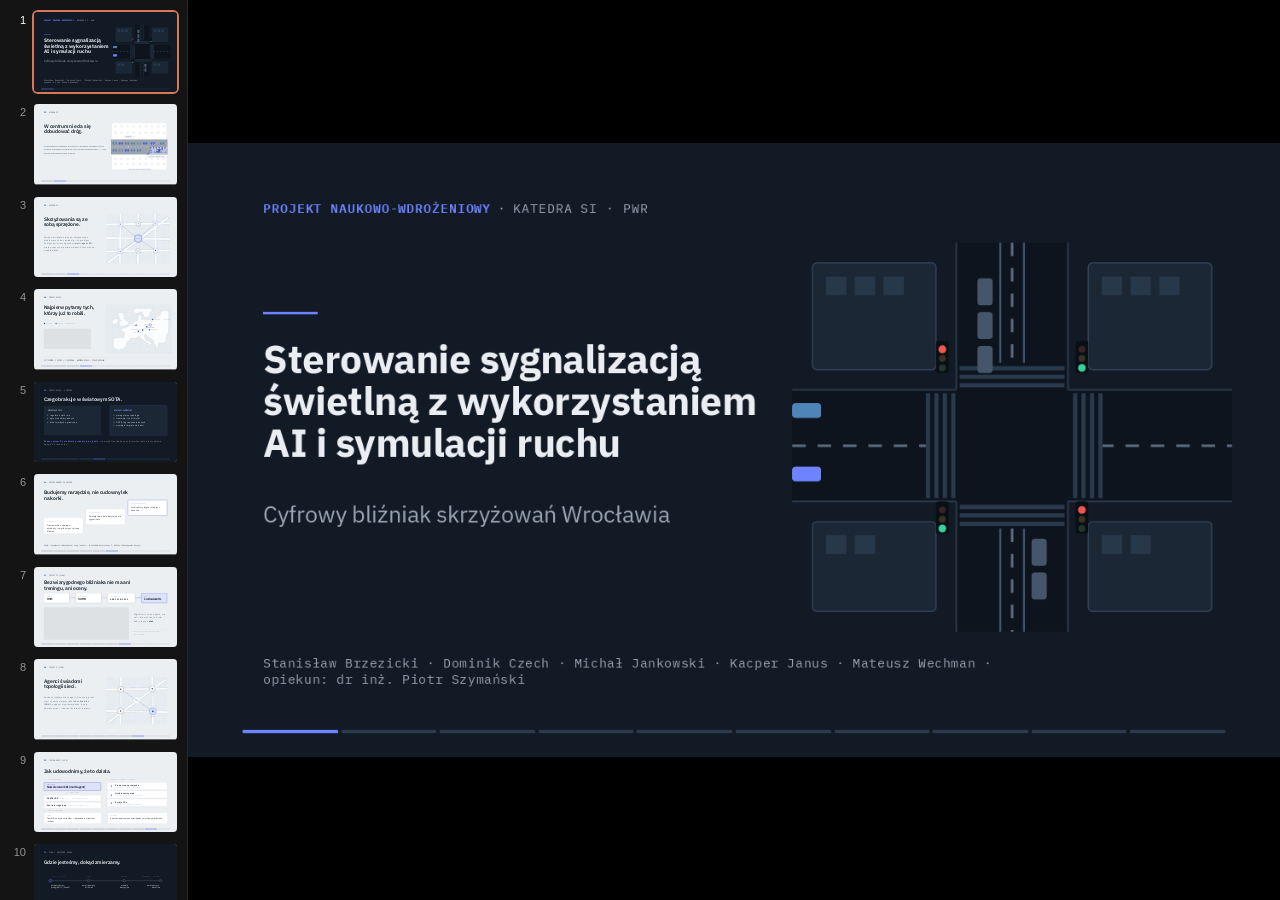
==== commit e39c2be3: "visuals" ====
--- a/project/Cyfrowy bliźniak (standalone).html
+++ b/project/Cyfrowy bliźniak (standalone).html
@@ -176,7 +176,7 @@
   </script>
 
   <script type="__bundler/template">
-"<!DOCTYPE html>\n<html lang=\"pl\"><head>\n<meta charset=\"utf-8\">\n<meta name=\"viewport\" content=\"width=device-width, initial-scale=1\">\n<title>Cyfrowy bliźniak — Zielona Fala<\u002Ftitle>\n<style>/* cyrillic-ext */\n@font-face {\n  font-family: 'IBM Plex Mono';\n  font-style: normal;\n  font-weight: 400;\n  font-display: swap;\n  src: url(\"7bd27b33-5c07-41a0-a5f0-e958cace66fc\") format('woff2');\n  unicode-range: U+0460-052F, U+1C80-1C8A, U+20B4, U+2DE0-2DFF, U+A640-A69F, U+FE2E-FE2F;\n}\n/* cyrillic */\n@font-face {\n  font-family: 'IBM Plex Mono';\n  font-style: normal;\n  font-weight: 400;\n  font-display: swap;\n  src: url(\"8a7af995-b40e-4472-8d34-d934ef5f9742\") format('woff2');\n  unicode-range: U+0301, U+0400-045F, U+0490-0491, U+04B0-04B1, U+2116;\n}\n/* vietnamese */\n@font-face {\n  font-family: 'IBM Plex Mono';\n  font-style: normal;\n  font-weight: 400;\n  font-display: swap;\n  src: url(\"5d52fbc0-64de-49d4-a469-63579a4cbfe2\") format('woff2');\n  unicode-range: U+0102-0103, U+0110-0111, U+0128-0129, U+0168-0169, U+01A0-01A1, U+01AF-01B0, U+0300-0301, U+0303-0304, U+0308-0309, U+0323, U+0329, U+1EA0-1EF9, U+20AB;\n}\n/* latin-ext */\n@font-face {\n  font-family: 'IBM Plex Mono';\n  font-style: normal;\n  font-weight: 400;\n  font-display: swap;\n  src: url(\"15d7b2d7-fe3f-4e6d-a5eb-96796286e817\") format('woff2');\n  unicode-range: U+0100-02BA, U+02BD-02C5, U+02C7-02CC, U+02CE-02D7, U+02DD-02FF, U+0304, U+0308, U+0329, U+1D00-1DBF, U+1E00-1E9F, U+1EF2-1EFF, U+2020, U+20A0-20AB, U+20AD-20C0, U+2113, U+2C60-2C7F, U+A720-A7FF;\n}\n/* latin */\n@font-face {\n  font-family: 'IBM Plex Mono';\n  font-style: normal;\n  font-weight: 400;\n  font-display: swap;\n  src: url(\"64ecdfa0-1946-4a0b-be70-ad59204313c8\") format('woff2');\n  unicode-range: U+0000-00FF, U+0131, U+0152-0153, U+02BB-02BC, U+02C6, U+02DA, U+02DC, U+0304, U+0308, U+0329, U+2000-206F, U+20AC, U+2122, U+2191, U+2193, U+2212, U+2215, U+FEFF, U+FFFD;\n}\n/* cyrillic-ext */\n@font-face {\n  font-family: 'IBM Plex Mono';\n  font-style: normal;\n  font-weight: 500;\n  font-display: swap;\n  src: url(\"13e7f406-c051-41c1-bdbe-8ef2f9204a34\") format('woff2');\n  unicode-range: U+0460-052F, U+1C80-1C8A, U+20B4, U+2DE0-2DFF, U+A640-A69F, U+FE2E-FE2F;\n}\n/* cyrillic */\n@font-face {\n  font-family: 'IBM Plex Mono';\n  font-style: normal;\n  font-weight: 500;\n  font-display: swap;\n  src: url(\"85ad3eb0-86c8-4332-a8a1-4b24847ca2e0\") format('woff2');\n  unicode-range: U+0301, U+0400-045F, U+0490-0491, U+04B0-04B1, U+2116;\n}\n/* vietnamese */\n@font-face {\n  font-family: 'IBM Plex Mono';\n  font-style: normal;\n  font-weight: 500;\n  font-display: swap;\n  src: url(\"a259eba6-4794-4cfc-9253-81f3802f5937\") format('woff2');\n  unicode-range: U+0102-0103, U+0110-0111, U+0128-0129, U+0168-0169, U+01A0-01A1, U+01AF-01B0, U+0300-0301, U+0303-0304, U+0308-0309, U+0323, U+0329, U+1EA0-1EF9, U+20AB;\n}\n/* latin-ext */\n@font-face {\n  font-family: 'IBM Plex Mono';\n  font-style: normal;\n  font-weight: 500;\n  font-display: swap;\n  src: url(\"588f1dc7-1dcf-4b62-a408-9b7b4f1406eb\") format('woff2');\n  unicode-range: U+0100-02BA, U+02BD-02C5, U+02C7-02CC, U+02CE-02D7, U+02DD-02FF, U+0304, U+0308, U+0329, U+1D00-1DBF, U+1E00-1E9F, U+1EF2-1EFF, U+2020, U+20A0-20AB, U+20AD-20C0, U+2113, U+2C60-2C7F, U+A720-A7FF;\n}\n/* latin */\n@font-face {\n  font-family: 'IBM Plex Mono';\n  font-style: normal;\n  font-weight: 500;\n  font-display: swap;\n  src: url(\"31b4c0f0-9c07-4159-9440-0054f436a3ea\") format('woff2');\n  unicode-range: U+0000-00FF, U+0131, U+0152-0153, U+02BB-02BC, U+02C6, U+02DA, U+02DC, U+0304, U+0308, U+0329, U+2000-206F, U+20AC, U+2122, U+2191, U+2193, U+2212, U+2215, U+FEFF, U+FFFD;\n}\n/* cyrillic-ext */\n@font-face {\n  font-family: 'IBM Plex Mono';\n  font-style: normal;\n  font-weight: 600;\n  font-display: swap;\n  src: url(\"98f75c46-1c0b-449a-a2e8-8a00250428df\") format('woff2');\n  unicode-range: U+0460-052F, U+1C80-1C8A, U+20B4, U+2DE0-2DFF, U+A640-A69F, U+FE2E-FE2F;\n}\n/* cyrillic */\n@font-face {\n  font-family: 'IBM Plex Mono';\n  font-style: normal;\n  font-weight: 600;\n  font-display: swap;\n  src: url(\"dc5b5854-9929-4981-a6b6-171a249bbab8\") format('woff2');\n  unicode-range: U+0301, U+0400-045F, U+0490-0491, U+04B0-04B1, U+2116;\n}\n/* vietnamese */\n@font-face {\n  font-family: 'IBM Plex Mono';\n  font-style: normal;\n  font-weight: 600;\n  font-display: swap;\n  src: url(\"25f00516-29f2-4fd3-bd56-8c1e68b43d53\") format('woff2');\n  unicode-range: U+0102-0103, U+0110-0111, U+0128-0129, U+0168-0169, U+01A0-01A1, U+01AF-01B0, U+0300-0301, U+0303-0304, U+0308-0309, U+0323, U+0329, U+1EA0-1EF9, U+20AB;\n}\n/* latin-ext */\n@font-face {\n  font-family: 'IBM Plex Mono';\n  font-style: normal;\n  font-weight: 600;\n  font-display: swap;\n  src: url(\"2979b1d1-4003-4187-b192-993082d838ef\") format('woff2');\n  unicode-range: U+0100-02BA, U+02BD-02C5, U+02C7-02CC, U+02CE-02D7, U+02DD-02FF, U+0304, U+0308, U+0329, U+1D00-1DBF, U+1E00-1E9F, U+1EF2-1EFF, U+2020, U+20A0-20AB, U+20AD-20C0, U+2113, U+2C60-2C7F, U+A720-A7FF;\n}\n/* latin */\n@font-face {\n  font-family: 'IBM Plex Mono';\n  font-style: normal;\n  font-weight: 600;\n  font-display: swap;\n  src: url(\"366f11b3-3558-4402-806f-9a028c9283b0\") format('woff2');\n  unicode-range: U+0000-00FF, U+0131, U+0152-0153, U+02BB-02BC, U+02C6, U+02DA, U+02DC, U+0304, U+0308, U+0329, U+2000-206F, U+20AC, U+2122, U+2191, U+2193, U+2212, U+2215, U+FEFF, U+FFFD;\n}\n/* cyrillic-ext */\n@font-face {\n  font-family: 'IBM Plex Sans';\n  font-style: normal;\n  font-weight: 400;\n  font-stretch: 100%;\n  font-display: swap;\n  src: url(\"65e365b7-85c6-46ff-926d-48afe8b340ec\") format('woff2');\n  unicode-range: U+0460-052F, U+1C80-1C8A, U+20B4, U+2DE0-2DFF, U+A640-A69F, U+FE2E-FE2F;\n}\n/* cyrillic */\n@font-face {\n  font-family: 'IBM Plex Sans';\n  font-style: normal;\n  font-weight: 400;\n  font-stretch: 100%;\n  font-display: swap;\n  src: url(\"78dd9e67-a5c8-4739-946a-455ba59e1438\") format('woff2');\n  unicode-range: U+0301, U+0400-045F, U+0490-0491, U+04B0-04B1, U+2116;\n}\n/* greek */\n@font-face {\n  font-family: 'IBM Plex Sans';\n  font-style: normal;\n  font-weight: 400;\n  font-stretch: 100%;\n  font-display: swap;\n  src: url(\"41f141fe-1654-4856-bd3b-2ed34622732f\") format('woff2');\n  unicode-range: U+0370-0377, U+037A-037F, U+0384-038A, U+038C, U+038E-03A1, U+03A3-03FF;\n}\n/* vietnamese */\n@font-face {\n  font-family: 'IBM Plex Sans';\n  font-style: normal;\n  font-weight: 400;\n  font-stretch: 100%;\n  font-display: swap;\n  src: url(\"37a2a433-f790-41c2-996c-b68d1b9bee1a\") format('woff2');\n  unicode-range: U+0102-0103, U+0110-0111, U+0128-0129, U+0168-0169, U+01A0-01A1, U+01AF-01B0, U+0300-0301, U+0303-0304, U+0308-0309, U+0323, U+0329, U+1EA0-1EF9, U+20AB;\n}\n/* latin-ext */\n@font-face {\n  font-family: 'IBM Plex Sans';\n  font-style: normal;\n  font-weight: 400;\n  font-stretch: 100%;\n  font-display: swap;\n  src: url(\"f6e9eae2-0be5-4a12-979c-9242cd259a44\") format('woff2');\n  unicode-range: U+0100-02BA, U+02BD-02C5, U+02C7-02CC, U+02CE-02D7, U+02DD-02FF, U+0304, U+0308, U+0329, U+1D00-1DBF, U+1E00-1E9F, U+1EF2-1EFF, U+2020, U+20A0-20AB, U+20AD-20C0, U+2113, U+2C60-2C7F, U+A720-A7FF;\n}\n/* latin */\n@font-face {\n  font-family: 'IBM Plex Sans';\n  font-style: normal;\n  font-weight: 400;\n  font-stretch: 100%;\n  font-display: swap;\n  src: url(\"4425227b-7a02-4569-ad76-a69c84fd4fb5\") format('woff2');\n  unicode-range: U+0000-00FF, U+0131, U+0152-0153, U+02BB-02BC, U+02C6, U+02DA, U+02DC, U+0304, U+0308, U+0329, U+2000-206F, U+20AC, U+2122, U+2191, U+2193, U+2212, U+2215, U+FEFF, U+FFFD;\n}\n/* cyrillic-ext */\n@font-face {\n  font-family: 'IBM Plex Sans';\n  font-style: normal;\n  font-weight: 500;\n  font-stretch: 100%;\n  font-display: swap;\n  src: url(\"65e365b7-85c6-46ff-926d-48afe8b340ec\") format('woff2');\n  unicode-range: U+0460-052F, U+1C80-1C8A, U+20B4, U+2DE0-2DFF, U+A640-A69F, U+FE2E-FE2F;\n}\n/* cyrillic */\n@font-face {\n  font-family: 'IBM Plex Sans';\n  font-style: normal;\n  font-weight: 500;\n  font-stretch: 100%;\n  font-display: swap;\n  src: url(\"78dd9e67-a5c8-4739-946a-455ba59e1438\") format('woff2');\n  unicode-range: U+0301, U+0400-045F, U+0490-0491, U+04B0-04B1, U+2116;\n}\n/* greek */\n@font-face {\n  font-family: 'IBM Plex Sans';\n  font-style: normal;\n  font-weight: 500;\n  font-stretch: 100%;\n  font-display: swap;\n  src: url(\"41f141fe-1654-4856-bd3b-2ed34622732f\") format('woff2');\n  unicode-range: U+0370-0377, U+037A-037F, U+0384-038A, U+038C, U+038E-03A1, U+03A3-03FF;\n}\n/* vietnamese */\n@font-face {\n  font-family: 'IBM Plex Sans';\n  font-style: normal;\n  font-weight: 500;\n  font-stretch: 100%;\n  font-display: swap;\n  src: url(\"37a2a433-f790-41c2-996c-b68d1b9bee1a\") format('woff2');\n  unicode-range: U+0102-0103, U+0110-0111, U+0128-0129, U+0168-0169, U+01A0-01A1, U+01AF-01B0, U+0300-0301, U+0303-0304, U+0308-0309, U+0323, U+0329, U+1EA0-1EF9, U+20AB;\n}\n/* latin-ext */\n@font-face {\n  font-family: 'IBM Plex Sans';\n  font-style: normal;\n  font-weight: 500;\n  font-stretch: 100%;\n  font-display: swap;\n  src: url(\"f6e9eae2-0be5-4a12-979c-9242cd259a44\") format('woff2');\n  unicode-range: U+0100-02BA, U+02BD-02C5, U+02C7-02CC, U+02CE-02D7, U+02DD-02FF, U+0304, U+0308, U+0329, U+1D00-1DBF, U+1E00-1E9F, U+1EF2-1EFF, U+2020, U+20A0-20AB, U+20AD-20C0, U+2113, U+2C60-2C7F, U+A720-A7FF;\n}\n/* latin */\n@font-face {\n  font-family: 'IBM Plex Sans';\n  font-style: normal;\n  font-weight: 500;\n  font-stretch: 100%;\n  font-display: swap;\n  src: url(\"4425227b-7a02-4569-ad76-a69c84fd4fb5\") format('woff2');\n  unicode-range: U+0000-00FF, U+0131, U+0152-0153, U+02BB-02BC, U+02C6, U+02DA, U+02DC, U+0304, U+0308, U+0329, U+2000-206F, U+20AC, U+2122, U+2191, U+2193, U+2212, U+2215, U+FEFF, U+FFFD;\n}\n/* cyrillic-ext */\n@font-face {\n  font-family: 'IBM Plex Sans';\n  font-style: normal;\n  font-weight: 600;\n  font-stretch: 100%;\n  font-display: swap;\n  src: url(\"65e365b7-85c6-46ff-926d-48afe8b340ec\") format('woff2');\n  unicode-range: U+0460-052F, U+1C80-1C8A, U+20B4, U+2DE0-2DFF, U+A640-A69F, U+FE2E-FE2F;\n}\n/* cyrillic */\n@font-face {\n  font-family: 'IBM Plex Sans';\n  font-style: normal;\n  font-weight: 600;\n  font-stretch: 100%;\n  font-display: swap;\n  src: url(\"78dd9e67-a5c8-4739-946a-455ba59e1438\") format('woff2');\n  unicode-range: U+0301, U+0400-045F, U+0490-0491, U+04B0-04B1, U+2116;\n}\n/* greek */\n@font-face {\n  font-family: 'IBM Plex Sans';\n  font-style: normal;\n  font-weight: 600;\n  font-stretch: 100%;\n  font-display: swap;\n  src: url(\"41f141fe-1654-4856-bd3b-2ed34622732f\") format('woff2');\n  unicode-range: U+0370-0377, U+037A-037F, U+0384-038A, U+038C, U+038E-03A1, U+03A3-03FF;\n}\n/* vietnamese */\n@font-face {\n  font-family: 'IBM Plex Sans';\n  font-style: normal;\n  font-weight: 600;\n  font-stretch: 100%;\n  font-display: swap;\n  src: url(\"37a2a433-f790-41c2-996c-b68d1b9bee1a\") format('woff2');\n  unicode-range: U+0102-0103, U+0110-0111, U+0128-0129, U+0168-0169, U+01A0-01A1, U+01AF-01B0, U+0300-0301, U+0303-0304, U+0308-0309, U+0323, U+0329, U+1EA0-1EF9, U+20AB;\n}\n/* latin-ext */\n@font-face {\n  font-family: 'IBM Plex Sans';\n  font-style: normal;\n  font-weight: 600;\n  font-stretch: 100%;\n  font-display: swap;\n  src: url(\"f6e9eae2-0be5-4a12-979c-9242cd259a44\") format('woff2');\n  unicode-range: U+0100-02BA, U+02BD-02C5, U+02C7-02CC, U+02CE-02D7, U+02DD-02FF, U+0304, U+0308, U+0329, U+1D00-1DBF, U+1E00-1E9F, U+1EF2-1EFF, U+2020, U+20A0-20AB, U+20AD-20C0, U+2113, U+2C60-2C7F, U+A720-A7FF;\n}\n/* latin */\n@font-face {\n  font-family: 'IBM Plex Sans';\n  font-style: normal;\n  font-weight: 600;\n  font-stretch: 100%;\n  font-display: swap;\n  src: url(\"4425227b-7a02-4569-ad76-a69c84fd4fb5\") format('woff2');\n  unicode-range: U+0000-00FF, U+0131, U+0152-0153, U+02BB-02BC, U+02C6, U+02DA, U+02DC, U+0304, U+0308, U+0329, U+2000-206F, U+20AC, U+2122, U+2191, U+2193, U+2212, U+2215, U+FEFF, U+FFFD;\n}\n/* cyrillic-ext */\n@font-face {\n  font-family: 'IBM Plex Sans';\n  font-style: normal;\n  font-weight: 700;\n  font-stretch: 100%;\n  font-display: swap;\n  src: url(\"65e365b7-85c6-46ff-926d-48afe8b340ec\") format('woff2');\n  unicode-range: U+0460-052F, U+1C80-1C8A, U+20B4, U+2DE0-2DFF, U+A640-A69F, U+FE2E-FE2F;\n}\n/* cyrillic */\n@font-face {\n  font-family: 'IBM Plex Sans';\n  font-style: normal;\n  font-weight: 700;\n  font-stretch: 100%;\n  font-display: swap;\n  src: url(\"78dd9e67-a5c8-4739-946a-455ba59e1438\") format('woff2');\n  unicode-range: U+0301, U+0400-045F, U+0490-0491, U+04B0-04B1, U+2116;\n}\n/* greek */\n@font-face {\n  font-family: 'IBM Plex Sans';\n  font-style: normal;\n  font-weight: 700;\n  font-stretch: 100%;\n  font-display: swap;\n  src: url(\"41f141fe-1654-4856-bd3b-2ed34622732f\") format('woff2');\n  unicode-range: U+0370-0377, U+037A-037F, U+0384-038A, U+038C, U+038E-03A1, U+03A3-03FF;\n}\n/* vietnamese */\n@font-face {\n  font-family: 'IBM Plex Sans';\n  font-style: normal;\n  font-weight: 700;\n  font-stretch: 100%;\n  font-display: swap;\n  src: url(\"37a2a433-f790-41c2-996c-b68d1b9bee1a\") format('woff2');\n  unicode-range: U+0102-0103, U+0110-0111, U+0128-0129, U+0168-0169, U+01A0-01A1, U+01AF-01B0, U+0300-0301, U+0303-0304, U+0308-0309, U+0323, U+0329, U+1EA0-1EF9, U+20AB;\n}\n/* latin-ext */\n@font-face {\n  font-family: 'IBM Plex Sans';\n  font-style: normal;\n  font-weight: 700;\n  font-stretch: 100%;\n  font-display: swap;\n  src: url(\"f6e9eae2-0be5-4a12-979c-9242cd259a44\") format('woff2');\n  unicode-range: U+0100-02BA, U+02BD-02C5, U+02C7-02CC, U+02CE-02D7, U+02DD-02FF, U+0304, U+0308, U+0329, U+1D00-1DBF, U+1E00-1E9F, U+1EF2-1EFF, U+2020, U+20A0-20AB, U+20AD-20C0, U+2113, U+2C60-2C7F, U+A720-A7FF;\n}\n/* latin */\n@font-face {\n  font-family: 'IBM Plex Sans';\n  font-style: normal;\n  font-weight: 700;\n  font-stretch: 100%;\n  font-display: swap;\n  src: url(\"4425227b-7a02-4569-ad76-a69c84fd4fb5\") format('woff2');\n  unicode-range: U+0000-00FF, U+0131, U+0152-0153, U+02BB-02BC, U+02C6, U+02DA, U+02DC, U+0304, U+0308, U+0329, U+2000-206F, U+20AC, U+2122, U+2191, U+2193, U+2212, U+2215, U+FEFF, U+FFFD;\n}\n<\u002Fstyle>\n<style>\n  html, body { margin: 0; background: #000; }\n  * { box-sizing: border-box; }\n  @keyframes zf-rise { from { opacity: 0; transform: translateY(14px); } to { opacity: 1; transform: none; } }\n  @keyframes flow-right { from { transform: translateX(-90px); } to { transform: translateX(560px); } }\n  @keyframes flow-left  { from { transform: translateX(560px); } to { transform: translateX(-90px); } }\n  @keyframes crawl-gap  { 0% { transform: translateX(0); } 45% { transform: translateX(96px); } 50% { transform: translateX(96px); } 95% { transform: translateX(0); } 100% { transform: translateX(0); } }\n  @keyframes ride-arterial { from { transform: translate(0,0); } to { transform: translate(400px,-420px); } }\n  @keyframes pulse-ring { 0% { r: 32px; opacity: 0.55; } 100% { r: 150px; opacity: 0; } }\n  @keyframes dash-march { to { stroke-dashoffset: -200; } }\n  @keyframes blink      { 0%, 60% { opacity: 1; } 80%, 100% { opacity: 0.18; } }\n  @keyframes glow       { 0%, 100% { opacity: 0.5; } 50% { opacity: 1; } }\n  .zf-anim { animation-play-state: paused !important; }\n  [data-deck-active] .zf-anim { animation-play-state: running !important; }\n  @media (prefers-reduced-motion: reduce) { .zf-anim { animation: none !important; } }\n<\u002Fstyle>\n<script src=\"4f1b564c-eaa3-4a8d-a315-fbd60936c4be\"><\u002Fscript>\n<script src=\"827a3638-94cb-45d0-aaea-1d8380202642\"><\u002Fscript>\n<\u002Fhead>\n<body>\n<deck-stage width=\"1280\" height=\"720\">\n<section data-label=\"Tytuł\" data-speaker-notes=\"Cyfrowy bliźniak skrzyżowań Wrocławia — sterowanie sygnalizacją świetlną z AI. Animacja skrzyżowania pokazuje od razu, o co chodzi: zielona fala na arterii, ruch poprzeczny czeka.\" style=\"background:#121A26;color:#EAEEF3;font-family:'IBM Plex Sans',system-ui,sans-serif;\">\n  <div style=\"position:absolute;top:64px;left:88px;font-family:'IBM Plex Mono',monospace;font-size:15px;text-transform:uppercase;letter-spacing:0.06em;\">\n    <span style=\"color:#6E83FF;font-weight:600;\">PROJEKT NAUKOWO-WDROŻENIOWY<\u002Fspan><span style=\"color:#9AA6B4;margin:0 8px;\">·<\u002Fspan><span style=\"color:#9AA6B4;\">KATEDRA SI · PWr<\u002Fspan>\n  <\u002Fdiv>\n\n  <!-- skrzyżowanie (przeniesione ze slajdu 2, paleta dark) -->\n  <svg style=\"position: absolute; top: 117px; left: 708px\" width=\"516\" height=\"456\" viewBox=\"0 0 520 460\">\n    <!-- budynki: miasto już zbudowane -->\n    <g fill=\"#1B2735\" stroke=\"#33445A\" stroke-width=\"1.5\">\n      <rect x=\"24\" y=\"24\" width=\"146\" height=\"126\" rx=\"5\"><\u002Frect>\n      <rect x=\"350\" y=\"24\" width=\"146\" height=\"126\" rx=\"5\"><\u002Frect>\n      <rect x=\"24\" y=\"330\" width=\"146\" height=\"106\" rx=\"5\"><\u002Frect>\n      <rect x=\"350\" y=\"330\" width=\"146\" height=\"106\" rx=\"5\"><\u002Frect>\n    <\u002Fg>\n    <g fill=\"#28384B\">\n      <rect x=\"40\" y=\"40\" width=\"24\" height=\"22\"><\u002Frect><rect x=\"74\" y=\"40\" width=\"24\" height=\"22\"><\u002Frect><rect x=\"108\" y=\"40\" width=\"24\" height=\"22\"><\u002Frect>\n      <rect x=\"366\" y=\"40\" width=\"24\" height=\"22\"><\u002Frect><rect x=\"400\" y=\"40\" width=\"24\" height=\"22\"><\u002Frect><rect x=\"434\" y=\"40\" width=\"24\" height=\"22\"><\u002Frect>\n      <rect x=\"40\" y=\"346\" width=\"24\" height=\"22\"><\u002Frect><rect x=\"74\" y=\"346\" width=\"24\" height=\"22\"><\u002Frect>\n      <rect x=\"366\" y=\"346\" width=\"24\" height=\"22\"><\u002Frect><rect x=\"400\" y=\"346\" width=\"24\" height=\"22\"><\u002Frect>\n    <\u002Fg>\n    <!-- asfalt -->\n    <rect x=\"0\" y=\"174\" width=\"520\" height=\"132\" fill=\"#0D141D\"><\u002Frect>\n    <rect x=\"194\" y=\"0\" width=\"132\" height=\"460\" fill=\"#0D141D\"><\u002Frect>\n    <!-- krawędzie jezdni -->\n    <g stroke=\"#2A3A4D\" stroke-width=\"2\">\n      <line x1=\"0\" y1=\"174\" x2=\"194\" y2=\"174\"><\u002Fline><line x1=\"326\" y1=\"174\" x2=\"520\" y2=\"174\"><\u002Fline>\n      <line x1=\"0\" y1=\"306\" x2=\"194\" y2=\"306\"><\u002Fline><line x1=\"326\" y1=\"306\" x2=\"520\" y2=\"306\"><\u002Fline>\n      <line x1=\"194\" y1=\"0\" x2=\"194\" y2=\"174\"><\u002Fline><line x1=\"194\" y1=\"306\" x2=\"194\" y2=\"460\"><\u002Fline>\n      <line x1=\"326\" y1=\"0\" x2=\"326\" y2=\"174\"><\u002Fline><line x1=\"326\" y1=\"306\" x2=\"326\" y2=\"460\"><\u002Fline>\n    <\u002Fg>\n    <!-- tory tramwajowe (kontekst europejski) -->\n    <g stroke=\"#42546B\" stroke-width=\"2.4\">\n      <line x1=\"246\" y1=\"0\" x2=\"246\" y2=\"142\"><\u002Fline><line x1=\"274\" y1=\"0\" x2=\"274\" y2=\"142\"><\u002Fline>\n      <line x1=\"246\" y1=\"338\" x2=\"246\" y2=\"460\"><\u002Fline><line x1=\"274\" y1=\"338\" x2=\"274\" y2=\"460\"><\u002Fline>\n    <\u002Fg>\n    <!-- osie pasów -->\n    <g stroke=\"#5C6B7E\" stroke-width=\"3\" stroke-dasharray=\"16 14\">\n      <line x1=\"0\" y1=\"240\" x2=\"158\" y2=\"240\"><\u002Fline><line x1=\"364\" y1=\"240\" x2=\"520\" y2=\"240\"><\u002Fline>\n      <line x1=\"260\" y1=\"0\" x2=\"260\" y2=\"142\"><\u002Fline><line x1=\"260\" y1=\"338\" x2=\"260\" y2=\"460\"><\u002Fline>\n    <\u002Fg>\n    <!-- przejścia dla pieszych -->\n    <g fill=\"#2A3A4D\">\n      <rect x=\"158\" y=\"178\" width=\"5\" height=\"124\"><\u002Frect><rect x=\"168\" y=\"178\" width=\"5\" height=\"124\"><\u002Frect><rect x=\"178\" y=\"178\" width=\"5\" height=\"124\"><\u002Frect><rect x=\"188\" y=\"178\" width=\"5\" height=\"124\"><\u002Frect>\n      <rect x=\"332\" y=\"178\" width=\"5\" height=\"124\"><\u002Frect><rect x=\"342\" y=\"178\" width=\"5\" height=\"124\"><\u002Frect><rect x=\"352\" y=\"178\" width=\"5\" height=\"124\"><\u002Frect><rect x=\"362\" y=\"178\" width=\"5\" height=\"124\"><\u002Frect>\n      <rect x=\"198\" y=\"146\" width=\"124\" height=\"5\"><\u002Frect><rect x=\"198\" y=\"156\" width=\"124\" height=\"5\"><\u002Frect><rect x=\"198\" y=\"166\" width=\"124\" height=\"5\"><\u002Frect>\n      <rect x=\"198\" y=\"310\" width=\"124\" height=\"5\"><\u002Frect><rect x=\"198\" y=\"320\" width=\"124\" height=\"5\"><\u002Frect><rect x=\"198\" y=\"330\" width=\"124\" height=\"5\"><\u002Frect>\n    <\u002Fg>\n    <!-- ruch poprzeczny w kolejce -->\n    <g fill=\"#46566A\">\n      <rect x=\"219\" y=\"42\" width=\"18\" height=\"32\" rx=\"4\"><\u002Frect><rect x=\"219\" y=\"82\" width=\"18\" height=\"32\" rx=\"4\"><\u002Frect><rect x=\"219\" y=\"122\" width=\"18\" height=\"32\" rx=\"4\"><\u002Frect>\n      <rect x=\"283\" y=\"350\" width=\"18\" height=\"32\" rx=\"4\"><\u002Frect><rect x=\"283\" y=\"390\" width=\"18\" height=\"32\" rx=\"4\"><\u002Frect>\n    <\u002Fg>\n    <!-- arteria — zielona fala -->\n    <rect x=\"0\" y=\"190\" width=\"34\" height=\"17\" rx=\"4\" fill=\"#4E84B8\" class=\"zf-anim\" style=\"animation:flow-left 3.6s linear infinite;\"><\u002Frect>\n    <rect x=\"0\" y=\"190\" width=\"34\" height=\"17\" rx=\"4\" fill=\"#4E84B8\" class=\"zf-anim\" style=\"animation:flow-left 3.6s linear infinite 2s;\"><\u002Frect>\n    <rect x=\"0\" y=\"265\" width=\"34\" height=\"17\" rx=\"4\" fill=\"#6E83FF\" class=\"zf-anim\" style=\"animation:flow-right 3.2s linear infinite;\"><\u002Frect>\n    <rect x=\"0\" y=\"265\" width=\"34\" height=\"17\" rx=\"4\" fill=\"#6E83FF\" class=\"zf-anim\" style=\"animation:flow-right 3.2s linear infinite 1.7s;\"><\u002Frect>\n    <!-- sygnalizatory: arteria zielone, poprzeczne czerwone -->\n    <g>\n      <rect x=\"170\" y=\"306\" width=\"15\" height=\"38\" rx=\"3\" fill=\"#0A0F16\"><\u002Frect>\n      <circle cx=\"177.5\" cy=\"316\" r=\"4\" fill=\"#3A2226\"><\u002Fcircle><circle cx=\"177.5\" cy=\"327\" r=\"4\" fill=\"#3A3322\"><\u002Fcircle>\n      <circle cx=\"177.5\" cy=\"338\" r=\"4.6\" fill=\"#34D399\" class=\"zf-anim\" style=\"animation:glow 1.8s ease-in-out infinite;\"><\u002Fcircle>\n    <\u002Fg>\n    <g>\n      <rect x=\"335\" y=\"116\" width=\"15\" height=\"38\" rx=\"3\" fill=\"#0A0F16\"><\u002Frect>\n      <circle cx=\"342.5\" cy=\"126\" r=\"4\" fill=\"#3A2226\"><\u002Fcircle><circle cx=\"342.5\" cy=\"137\" r=\"4\" fill=\"#3A3322\"><\u002Fcircle>\n      <circle cx=\"342.5\" cy=\"148\" r=\"4.6\" fill=\"#34D399\" class=\"zf-anim\" style=\"animation:glow 1.8s ease-in-out infinite;\"><\u002Fcircle>\n    <\u002Fg>\n    <g>\n      <rect x=\"170\" y=\"116\" width=\"15\" height=\"38\" rx=\"3\" fill=\"#0A0F16\"><\u002Frect>\n      <circle cx=\"177.5\" cy=\"126\" r=\"4.6\" fill=\"#F0584F\" class=\"zf-anim\" style=\"animation:blink 1.8s steps(1) infinite;\"><\u002Fcircle><circle cx=\"177.5\" cy=\"137\" r=\"4\" fill=\"#3A3322\"><\u002Fcircle><circle cx=\"177.5\" cy=\"148\" r=\"4\" fill=\"#22372C\"><\u002Fcircle>\n    <\u002Fg>\n    <g>\n      <rect x=\"335\" y=\"306\" width=\"15\" height=\"38\" rx=\"3\" fill=\"#0A0F16\"><\u002Frect>\n      <circle cx=\"342.5\" cy=\"316\" r=\"4.6\" fill=\"#F0584F\" class=\"zf-anim\" style=\"animation:blink 1.8s steps(1) infinite;\"><\u002Fcircle><circle cx=\"342.5\" cy=\"327\" r=\"4\" fill=\"#3A3322\"><\u002Fcircle><circle cx=\"342.5\" cy=\"338\" r=\"4\" fill=\"#22372C\"><\u002Fcircle>\n    <\u002Fg>\n  <\u002Fsvg>\n\n  <div style=\"position:absolute;left:88px;top:198px;max-width:700px;\">\n    <div style=\"width:64px;height:3px;background:#6E83FF;margin-bottom:28px;\"><\u002Fdiv>\n    <h1 style=\"margin: 0; font-size: 46px; font-weight: 700; line-height: 1.07; letter-spacing: -0.01em; color: #EAEEF3; width: 592px; height: 163px\">Sterowanie sygnalizacją świetlną z wykorzystaniem AI i symulacji ruchu<\u002Fh1>\n    <p style=\"margin:24px 0 0;font-size:27px;font-weight:400;line-height:1.4;color:#9AA6B4;max-width:520px;\">Cyfrowy bliźniak skrzyżowań Wrocławia<\u002Fp>\n  <\u002Fdiv>\n\n  <div style=\"position: absolute; left: 88px; bottom: 88px; font-family: 'IBM Plex Mono',monospace; font-size: 15px; letter-spacing: 0.04em; color: #9AA6B4; top: 600px\">Stanisław Brzezicki · Dominik Czech · Michał Jankowski · Kacper Janus · Mateusz Wechman ·&nbsp;<div>opiekun:&nbsp;dr inż. Piotr Szymański<\u002Fdiv><\u002Fdiv>\n\n  <div style=\"position:absolute;left:64px;right:64px;bottom:28px;display:flex;gap:4px;\">\n    <span style=\"flex:1;height:4px;border-radius:1px;background:#6E83FF;\"><\u002Fspan><span style=\"flex:1;height:4px;border-radius:1px;background:#2B3A4C;\"><\u002Fspan><span style=\"flex:1;height:4px;border-radius:1px;background:#2B3A4C;\"><\u002Fspan><span style=\"flex:1;height:4px;border-radius:1px;background:#2B3A4C;\"><\u002Fspan><span style=\"flex:1;height:4px;border-radius:1px;background:#2B3A4C;\"><\u002Fspan><span style=\"flex:1;height:4px;border-radius:1px;background:#2B3A4C;\"><\u002Fspan><span style=\"flex:1;height:4px;border-radius:1px;background:#2B3A4C;\"><\u002Fspan><span style=\"flex:1;height:4px;border-radius:1px;background:#2B3A4C;\"><\u002Fspan><span style=\"flex:1;height:4px;border-radius:1px;background:#2B3A4C;\"><\u002Fspan><span style=\"flex:1;height:4px;border-radius:1px;background:#2B3A4C;\"><\u002Fspan>\n  <\u002Fdiv>\n<\u002Fsection>\n<section data-label=\"Wyzwanie I\" data-speaker-notes=\"W centrum nie da się dobudować dróg — miasto jest już zabudowane, linie rozgraniczające pasa drogowego są stałe. Zostaje optymalizować to, co jest: sygnalizację.\" style=\"background:#ECEFF2;color:#16212E;font-family:'IBM Plex Sans',system-ui,sans-serif;\">\n  <div style=\"position:absolute;top:64px;left:88px;font-family:'IBM Plex Mono',monospace;font-size:15px;text-transform:uppercase;letter-spacing:0.06em;\"><span style=\"color:#2A43D0;font-weight:600;\">02<\u002Fspan><span style=\"color:#5A6675;margin:0 8px;\">·<\u002Fspan><span style=\"color:#5A6675;\">WYZWANIE<\u002Fspan><\u002Fdiv>\n\n  <h2 style=\"position:absolute;left:88px;top:170px;margin:0;font-size:44px;font-weight:600;line-height:1.15;letter-spacing:-0.01em;max-width:620px;color:#16212E;\">W centrum nie da się dobudować dróg.<\u002Fh2>\n  <p style=\"position:absolute;left:88px;top:360px;margin:0;font-size:22px;line-height:1.4;max-width:560px;color:#5A6675;\"><span style=\"font-size:16.5pt;font-family:Arial,sans-serif;color:#5A6675;background-color:transparent;font-weight:400;font-style:normal;font-variant:normal;text-decoration:none;vertical-align:baseline;white-space:pre;white-space:pre-wrap;\" id=\"docs-internal-guid-07f8cbd9-7fff-99d3-aa2f-7532a088bed4\">Sygnalizacja świetlna to jedna z niewielu dźwigni, którą można poprawić przepływ bez nowej infrastruktury — ale dobre sterowanie jest trudne.<\u002Fspan><\u002Fp>\n\n  <!-- przekrój ulicy: pierzeja — jezdnia — pierzeja, brak rezerwy terenu -->\n  <svg style=\"position:absolute;right:78px;top:150px;\" width=\"520\" height=\"448\" viewBox=\"0 0 520 460\">\n    <!-- linie rozgraniczające (stałe granice pasa drogowego) -->\n    <line x1=\"178\" y1=\"44\" x2=\"178\" y2=\"430\" stroke=\"#2A43D0\" stroke-width=\"1.5\" stroke-dasharray=\"4 6\" opacity=\"0.55\"><\u002Fline>\n    <line x1=\"342\" y1=\"44\" x2=\"342\" y2=\"430\" stroke=\"#2A43D0\" stroke-width=\"1.5\" stroke-dasharray=\"4 6\" opacity=\"0.55\"><\u002Fline>\n\n    <!-- pierzeja lewa -->\n    <rect x=\"26\" y=\"96\" width=\"152\" height=\"316\" fill=\"#FFFFFF\" stroke=\"#C3C9D1\" stroke-width=\"1.5\" rx=\"4\"><\u002Frect>\n    <g fill=\"#EEF1F4\">\n      <rect x=\"44\" y=\"116\" width=\"26\" height=\"26\"><\u002Frect><rect x=\"86\" y=\"116\" width=\"26\" height=\"26\"><\u002Frect><rect x=\"128\" y=\"116\" width=\"26\" height=\"26\"><\u002Frect>\n      <rect x=\"44\" y=\"164\" width=\"26\" height=\"26\"><\u002Frect><rect x=\"86\" y=\"164\" width=\"26\" height=\"26\"><\u002Frect><rect x=\"128\" y=\"164\" width=\"26\" height=\"26\"><\u002Frect>\n      <rect x=\"44\" y=\"212\" width=\"26\" height=\"26\"><\u002Frect><rect x=\"86\" y=\"212\" width=\"26\" height=\"26\"><\u002Frect><rect x=\"128\" y=\"212\" width=\"26\" height=\"26\"><\u002Frect>\n      <rect x=\"44\" y=\"260\" width=\"26\" height=\"26\"><\u002Frect><rect x=\"86\" y=\"260\" width=\"26\" height=\"26\"><\u002Frect><rect x=\"128\" y=\"260\" width=\"26\" height=\"26\"><\u002Frect>\n      <rect x=\"44\" y=\"308\" width=\"26\" height=\"26\"><\u002Frect><rect x=\"86\" y=\"308\" width=\"26\" height=\"26\"><\u002Frect><rect x=\"128\" y=\"308\" width=\"26\" height=\"26\"><\u002Frect>\n    <\u002Fg>\n    <!-- pierzeja prawa (wyższa) -->\n    <rect x=\"342\" y=\"56\" width=\"152\" height=\"356\" fill=\"#FFFFFF\" stroke=\"#C3C9D1\" stroke-width=\"1.5\" rx=\"4\"><\u002Frect>\n    <g fill=\"#EEF1F4\">\n      <rect x=\"360\" y=\"76\" width=\"26\" height=\"26\"><\u002Frect><rect x=\"402\" y=\"76\" width=\"26\" height=\"26\"><\u002Frect><rect x=\"444\" y=\"76\" width=\"26\" height=\"26\"><\u002Frect>\n      <rect x=\"360\" y=\"124\" width=\"26\" height=\"26\"><\u002Frect><rect x=\"402\" y=\"124\" width=\"26\" height=\"26\"><\u002Frect><rect x=\"444\" y=\"124\" width=\"26\" height=\"26\"><\u002Frect>\n      <rect x=\"360\" y=\"172\" width=\"26\" height=\"26\"><\u002Frect><rect x=\"402\" y=\"172\" width=\"26\" height=\"26\"><\u002Frect><rect x=\"444\" y=\"172\" width=\"26\" height=\"26\"><\u002Frect>\n      <rect x=\"360\" y=\"220\" width=\"26\" height=\"26\"><\u002Frect><rect x=\"402\" y=\"220\" width=\"26\" height=\"26\"><\u002Frect><rect x=\"444\" y=\"220\" width=\"26\" height=\"26\"><\u002Frect>\n      <rect x=\"360\" y=\"268\" width=\"26\" height=\"26\"><\u002Frect><rect x=\"402\" y=\"268\" width=\"26\" height=\"26\"><\u002Frect><rect x=\"444\" y=\"268\" width=\"26\" height=\"26\"><\u002Frect>\n      <rect x=\"360\" y=\"316\" width=\"26\" height=\"26\"><\u002Frect><rect x=\"402\" y=\"316\" width=\"26\" height=\"26\"><\u002Frect><rect x=\"444\" y=\"316\" width=\"26\" height=\"26\"><\u002Frect>\n    <\u002Fg>\n\n    <!-- chodnik / krawężniki + jezdnia w pasie -->\n    <rect x=\"0\" y=\"412\" width=\"520\" height=\"20\" fill=\"#C3C9D1\"><\u002Frect>\n    <rect x=\"178\" y=\"384\" width=\"164\" height=\"28\" fill=\"#9AA3AF\"><\u002Frect>\n    <g stroke=\"#E6E9ED\" stroke-width=\"3\" stroke-dasharray=\"14 12\">\n      <line x1=\"184\" y1=\"398\" x2=\"336\" y2=\"398\"><\u002Fline>\n    <\u002Fg>\n    <!-- samochód krążący w wąskiej jezdni -->\n    <rect x=\"190\" y=\"390\" width=\"30\" height=\"15\" rx=\"3\" fill=\"#3E6E96\" class=\"zf-anim\" style=\"animation:crawl-gap 5s ease-in-out infinite;\"><\u002Frect>\n\n    <!-- strefy poszerzenia, których nie ma gdzie zrobić (wchodzą w budynki) -->\n    <g>\n      <rect x=\"128\" y=\"384\" width=\"50\" height=\"28\" fill=\"#DDE2FA\" opacity=\"0.7\" stroke=\"#2A43D0\" stroke-width=\"1.4\" stroke-dasharray=\"5 5\"><\u002Frect>\n      <rect x=\"342\" y=\"384\" width=\"50\" height=\"28\" fill=\"#DDE2FA\" opacity=\"0.7\" stroke=\"#2A43D0\" stroke-width=\"1.4\" stroke-dasharray=\"5 5\"><\u002Frect>\n      <!-- znaki zakazu (⊘) -->\n      <g class=\"zf-anim\" style=\"animation:glow 2.4s ease-in-out infinite;\">\n        <circle cx=\"153\" cy=\"398\" r=\"11\" fill=\"none\" stroke=\"#2A43D0\" stroke-width=\"2.2\"><\u002Fcircle>\n        <line x1=\"145.5\" y1=\"390.5\" x2=\"160.5\" y2=\"405.5\" stroke=\"#2A43D0\" stroke-width=\"2.2\"><\u002Fline>\n      <\u002Fg>\n      <g class=\"zf-anim\" style=\"animation:glow 2.4s ease-in-out infinite 0.6s;\">\n        <circle cx=\"367\" cy=\"398\" r=\"11\" fill=\"none\" stroke=\"#2A43D0\" stroke-width=\"2.2\"><\u002Fcircle>\n        <line x1=\"359.5\" y1=\"390.5\" x2=\"374.5\" y2=\"405.5\" stroke=\"#2A43D0\" stroke-width=\"2.2\"><\u002Fline>\n      <\u002Fg>\n    <\u002Fg>\n\n    <!-- linia wymiarowa: szerokość pasa bez rezerwy -->\n    <g stroke=\"#4B5563\" stroke-width=\"1.6\">\n      <line x1=\"178\" y1=\"350\" x2=\"342\" y2=\"350\"><\u002Fline>\n      <path d=\"M178 350 l9 -5 l0 10 z\" fill=\"#4B5563\" stroke=\"none\"><\u002Fpath>\n      <path d=\"M342 350 l-9 -5 l0 10 z\" fill=\"#4B5563\" stroke=\"none\"><\u002Fpath>\n    <\u002Fg>\n    <rect x=\"206\" y=\"336\" width=\"108\" height=\"22\" rx=\"3\" fill=\"#ECEFF2\"><\u002Frect>\n    <text x=\"260\" y=\"351\" font-family=\"IBM Plex Mono\" font-size=\"12\" fill=\"#4B5563\" text-anchor=\"middle\" letter-spacing=\"0.04em\">BEZ REZERWY<\u002Ftext>\n\n    <rect x=\"150\" y=\"438\" width=\"220\" height=\"22\" rx=\"4\" fill=\"#ECEFF2\"><\u002Frect>\n    <text x=\"260\" y=\"453\" font-family=\"IBM Plex Mono\" font-size=\"12\" fill=\"#2A43D0\" text-anchor=\"middle\" letter-spacing=\"0.04em\">MIASTO JUŻ ZBUDOWANE<\u002Ftext>\n  <\u002Fsvg>\n\n  <div style=\"position:absolute;left:64px;right:64px;bottom:28px;display:flex;gap:4px;\">\n    <span style=\"flex:1;height:4px;border-radius:1px;background:#8B95A1;\"><\u002Fspan><span style=\"flex:1;height:4px;border-radius:1px;background:#2A43D0;\"><\u002Fspan><span style=\"flex:1;height:4px;border-radius:1px;background:#C3C9D1;\"><\u002Fspan><span style=\"flex:1;height:4px;border-radius:1px;background:#C3C9D1;\"><\u002Fspan><span style=\"flex:1;height:4px;border-radius:1px;background:#C3C9D1;\"><\u002Fspan><span style=\"flex:1;height:4px;border-radius:1px;background:#C3C9D1;\"><\u002Fspan><span style=\"flex:1;height:4px;border-radius:1px;background:#C3C9D1;\"><\u002Fspan><span style=\"flex:1;height:4px;border-radius:1px;background:#C3C9D1;\"><\u002Fspan><span style=\"flex:1;height:4px;border-radius:1px;background:#C3C9D1;\"><\u002Fspan><span style=\"flex:1;height:4px;border-radius:1px;background:#C3C9D1;\"><\u002Fspan>\n  <\u002Fdiv>\n<\u002Fsection>\n<section data-label=\"Wyzwanie II\" data-speaker-notes=\"Skrzyżowania są sprzężone — zmiana świateł na jednym przelewa ruch na sąsiednie. To problem koordynacji wielu agentów (multi-agent RL) na realnej sieci miejskiej.\" style=\"background:#ECEFF2;color:#16212E;font-family:'IBM Plex Sans',system-ui,sans-serif;\">\n  <div style=\"position:absolute;top:64px;left:88px;font-family:'IBM Plex Mono',monospace;font-size:15px;text-transform:uppercase;letter-spacing:0.06em;\"><span style=\"color:#2A43D0;font-weight:600;\">03<\u002Fspan><span style=\"color:#5A6675;margin:0 8px;\">·<\u002Fspan><span style=\"color:#5A6675;\">WYZWANIE<\u002Fspan><\u002Fdiv>\n\n  <h2 style=\"position:absolute;left:88px;top:170px;margin:0;font-size:44px;font-weight:600;line-height:1.15;letter-spacing:-0.01em;max-width:480px;color:#16212E;\">Skrzyżowania są ze sobą sprzężone.<\u002Fh2>\n  <p style=\"position:absolute;left:88px;top:340px;margin:0;font-size:22px;line-height:1.4;max-width:470px;color:#5A6675;\">Zmiana świateł na jednym skrzyżowaniu przelewa ruch na sąsiednie — to problem koordynacji wielu agentów <span style=\"color:#16212E;\">(multi-agent RL)<\u002Fspan>: wiele uczących się sterowników, które muszą współdziałać.<\u002Fp>\n\n  <svg style=\"position:absolute;right:64px;top:148px;\" width=\"572\" height=\"450\" viewBox=\"0 0 560 440\">\n    <!-- ── podkład: plan miasta ── -->\n    <g>\n      <rect x=\"18\" y=\"26\" width=\"150\" height=\"78\" rx=\"3\" fill=\"#FFFFFF\" stroke=\"#E1E5EA\" stroke-width=\"1\"><\u002Frect>\n      <rect x=\"184\" y=\"26\" width=\"166\" height=\"78\" rx=\"3\" fill=\"#FFFFFF\" stroke=\"#E1E5EA\" stroke-width=\"1\"><\u002Frect>\n      <rect x=\"366\" y=\"26\" width=\"176\" height=\"78\" rx=\"3\" fill=\"#FFFFFF\" stroke=\"#E1E5EA\" stroke-width=\"1\"><\u002Frect>\n      <rect x=\"18\" y=\"120\" width=\"150\" height=\"120\" rx=\"3\" fill=\"#FFFFFF\" stroke=\"#E1E5EA\" stroke-width=\"1\"><\u002Frect>\n      <rect x=\"184\" y=\"120\" width=\"166\" height=\"120\" rx=\"3\" fill=\"#FFFFFF\" stroke=\"#E1E5EA\" stroke-width=\"1\"><\u002Frect>\n      <rect x=\"366\" y=\"120\" width=\"176\" height=\"120\" rx=\"3\" fill=\"#FFFFFF\" stroke=\"#E1E5EA\" stroke-width=\"1\"><\u002Frect>\n      <rect x=\"18\" y=\"256\" width=\"150\" height=\"158\" rx=\"3\" fill=\"#FFFFFF\" stroke=\"#E1E5EA\" stroke-width=\"1\"><\u002Frect>\n      <rect x=\"184\" y=\"256\" width=\"166\" height=\"158\" rx=\"3\" fill=\"#FFFFFF\" stroke=\"#E1E5EA\" stroke-width=\"1\"><\u002Frect>\n      <rect x=\"366\" y=\"256\" width=\"176\" height=\"158\" rx=\"3\" fill=\"#FFFFFF\" stroke=\"#E1E5EA\" stroke-width=\"1\"><\u002Frect>\n      <!-- osie ulic w korytarzach -->\n      <g stroke=\"#D3D8DE\" stroke-width=\"2\" stroke-dasharray=\"9 9\">\n        <line x1=\"0\" y1=\"112\" x2=\"560\" y2=\"112\"><\u002Fline>\n        <line x1=\"0\" y1=\"248\" x2=\"560\" y2=\"248\"><\u002Fline>\n        <line x1=\"176\" y1=\"0\" x2=\"176\" y2=\"440\"><\u002Fline>\n        <line x1=\"358\" y1=\"0\" x2=\"358\" y2=\"440\"><\u002Fline>\n      <\u002Fg>\n    <\u002Fg>\n\n    <!-- ── graf sprzężeń skrzyżowań ── -->\n    <line x1=\"280\" y1=\"220\" x2=\"140\" y2=\"100\" stroke=\"#8B95A1\" stroke-width=\"2\"><\u002Fline>\n    <line x1=\"280\" y1=\"220\" x2=\"430\" y2=\"100\" stroke=\"#8B95A1\" stroke-width=\"2\"><\u002Fline>\n    <line x1=\"280\" y1=\"220\" x2=\"90\" y2=\"280\" stroke=\"#8B95A1\" stroke-width=\"2\"><\u002Fline>\n    <line x1=\"280\" y1=\"220\" x2=\"470\" y2=\"280\" stroke=\"#8B95A1\" stroke-width=\"2\"><\u002Fline>\n    <line x1=\"280\" y1=\"220\" x2=\"210\" y2=\"370\" stroke=\"#8B95A1\" stroke-width=\"2\"><\u002Fline>\n    <line x1=\"280\" y1=\"220\" x2=\"360\" y2=\"370\" stroke=\"#8B95A1\" stroke-width=\"2\"><\u002Fline>\n    <circle cx=\"280\" cy=\"220\" r=\"32\" fill=\"none\" stroke=\"#2A43D0\" stroke-width=\"2\" class=\"zf-anim\" style=\"animation:pulse-ring 2.6s ease-out infinite;\"><\u002Fcircle>\n    <circle cx=\"280\" cy=\"220\" r=\"32\" fill=\"none\" stroke=\"#2A43D0\" stroke-width=\"2\" class=\"zf-anim\" style=\"animation:pulse-ring 2.6s ease-out infinite 1.3s;\"><\u002Fcircle>\n    <circle cx=\"140\" cy=\"100\" r=\"22\" fill=\"#FFFFFF\" stroke=\"#2A43D0\" stroke-width=\"2\" opacity=\"0.85\" class=\"zf-anim\" style=\"animation:glow 2.6s ease-in-out infinite 0.5s;\"><\u002Fcircle>\n    <circle cx=\"430\" cy=\"100\" r=\"22\" fill=\"#FFFFFF\" stroke=\"#2A43D0\" stroke-width=\"2\" opacity=\"0.85\" class=\"zf-anim\" style=\"animation:glow 2.6s ease-in-out infinite 0.7s;\"><\u002Fcircle>\n    <circle cx=\"90\" cy=\"280\" r=\"22\" fill=\"#FFFFFF\" stroke=\"#2A43D0\" stroke-width=\"2\" opacity=\"0.85\" class=\"zf-anim\" style=\"animation:glow 2.6s ease-in-out infinite 0.9s;\"><\u002Fcircle>\n    <circle cx=\"470\" cy=\"280\" r=\"22\" fill=\"#FFFFFF\" stroke=\"#2A43D0\" stroke-width=\"2\" opacity=\"0.85\" class=\"zf-anim\" style=\"animation:glow 2.6s ease-in-out infinite 1.1s;\"><\u002Fcircle>\n    <circle cx=\"210\" cy=\"370\" r=\"20\" fill=\"#FFFFFF\" stroke=\"#4B5563\" stroke-width=\"2\"><\u002Fcircle>\n    <circle cx=\"360\" cy=\"370\" r=\"20\" fill=\"#FFFFFF\" stroke=\"#4B5563\" stroke-width=\"2\"><\u002Fcircle>\n    <circle cx=\"280\" cy=\"220\" r=\"32\" fill=\"#DDE2FA\" stroke=\"#2A43D0\" stroke-width=\"2\"><\u002Fcircle>\n    <text x=\"280\" y=\"225\" font-family=\"IBM Plex Mono\" font-size=\"13\" fill=\"#2A43D0\" text-anchor=\"middle\" font-weight=\"600\">zmiana<\u002Ftext>\n  <\u002Fsvg>\n\n  <div style=\"position:absolute;left:64px;right:64px;bottom:28px;display:flex;gap:4px;\">\n    <span style=\"flex:1;height:4px;border-radius:1px;background:#8B95A1;\"><\u002Fspan><span style=\"flex:1;height:4px;border-radius:1px;background:#8B95A1;\"><\u002Fspan><span style=\"flex:1;height:4px;border-radius:1px;background:#2A43D0;\"><\u002Fspan><span style=\"flex:1;height:4px;border-radius:1px;background:#C3C9D1;\"><\u002Fspan><span style=\"flex:1;height:4px;border-radius:1px;background:#C3C9D1;\"><\u002Fspan><span style=\"flex:1;height:4px;border-radius:1px;background:#C3C9D1;\"><\u002Fspan><span style=\"flex:1;height:4px;border-radius:1px;background:#C3C9D1;\"><\u002Fspan><span style=\"flex:1;height:4px;border-radius:1px;background:#C3C9D1;\"><\u002Fspan><span style=\"flex:1;height:4px;border-radius:1px;background:#C3C9D1;\"><\u002Fspan><span style=\"flex:1;height:4px;border-radius:1px;background:#C3C9D1;\"><\u002Fspan>\n  <\u002Fdiv>\n<\u002Fsection>\n<section data-label=\"Empatyzacja\" data-speaker-notes=\"Najpierw pytamy tych, którzy już to robili — ośrodki badawcze i miasta z wdrożeniami w Europie. Mapa pokazuje realne lokalizacje rozmów. Co tydzień: 1 paper + 1 rozmowa.\" style=\"background:#ECEFF2;color:#16212E;font-family:'IBM Plex Sans',system-ui,sans-serif;\">\n  <div style=\"position:absolute;top:64px;left:88px;font-family:'IBM Plex Mono',monospace;font-size:15px;text-transform:uppercase;letter-spacing:0.06em;\"><span style=\"color:#2A43D0;font-weight:600;\">04<\u002Fspan><span style=\"color:#5A6675;margin:0 8px;\">·<\u002Fspan><span style=\"color:#5A6675;\">EMPATYZACJA<\u002Fspan><\u002Fdiv>\n\n  <h2 style=\"position:absolute;left:88px;top:140px;margin:0;font-size:44px;font-weight:600;line-height:1.15;letter-spacing:-0.01em;max-width:520px;color:#16212E;\">Najpierw pytamy tych, którzy już to robili.<\u002Fh2>\n\n  <!-- mapa Europy z realnymi lokalizacjami -->\n  <svg style=\"position:absolute;right:36px;top:132px;\" width=\"612\" height=\"450\" viewBox=\"0 0 640 470\">\n    <!-- morze -->\n    <rect x=\"6\" y=\"6\" width=\"628\" height=\"458\" rx=\"12\" fill=\"#E6EBEF\"><\u002Frect>\n    <!-- siatka geograficzna -->\n    <g stroke=\"#D6DCE2\" stroke-width=\"1\">\n      <line x1=\"120\" y1=\"8\" x2=\"120\" y2=\"462\"><\u002Fline><line x1=\"220\" y1=\"8\" x2=\"220\" y2=\"462\"><\u002Fline><line x1=\"320\" y1=\"8\" x2=\"320\" y2=\"462\"><\u002Fline><line x1=\"420\" y1=\"8\" x2=\"420\" y2=\"462\"><\u002Fline><line x1=\"520\" y1=\"8\" x2=\"520\" y2=\"462\"><\u002Fline>\n      <line x1=\"40\" y1=\"110\" x2=\"632\" y2=\"110\"><\u002Fline><line x1=\"40\" y1=\"200\" x2=\"632\" y2=\"200\"><\u002Fline><line x1=\"40\" y1=\"290\" x2=\"632\" y2=\"290\"><\u002Fline><line x1=\"40\" y1=\"380\" x2=\"632\" y2=\"380\"><\u002Fline>\n    <\u002Fg>\n\n    <!-- Skandynavia (południe, przycięta) -->\n    <path d=\"M300 78 L318 16 L302 -8 L362 -8 L374 30 L394 64 L360 86 Z\" fill=\"#FBFCFD\" stroke=\"#A9B4C0\" stroke-width=\"1.5\"><\u002Fpath>\n    <!-- Wyspy Brytyjskie -->\n    <path d=\"M120 200 L120 156 L113 76 L150 46 L200 92 L216 156 L212 184 L165 190 Z\" fill=\"#FBFCFD\" stroke=\"#A9B4C0\" stroke-width=\"1.5\"><\u002Fpath>\n    <path d=\"M49 156 L49 120 L106 107 L106 156 L70 180 Z\" fill=\"#FBFCFD\" stroke=\"#A9B4C0\" stroke-width=\"1.5\"><\u002Fpath>\n    <!-- Europa kontynentalna -->\n    <path d=\"M320 63 L458 115 L492 110 L535 65 L621 38 L632 164 L621 254 L606 290 L578 335 L563 380 L521 434 L485 398 L463 353 L428 321 L385 279 L420 344 L455 380 L415 416 L392 366 L363 344 L327 301 L263 321 L223 355 L177 423 L116 450 L63 434 L59 391 L66 321 L149 319 L174 279 L124 231 L194 209 L249 164 L306 135 Z\" fill=\"#FBFCFD\" stroke=\"#A9B4C0\" stroke-width=\"1.5\"><\u002Fpath>\n\n    <!-- połączenia Wrocław → ośrodki -->\n    <g stroke=\"#C3C9D1\" stroke-width=\"1.6\">\n      <line x1=\"435\" y1=\"180\" x2=\"313\" y2=\"247\"><\u002Fline>\n      <line x1=\"435\" y1=\"180\" x2=\"358\" y2=\"234\"><\u002Fline>\n      <line x1=\"435\" y1=\"180\" x2=\"342\" y2=\"159\"><\u002Fline>\n      <line x1=\"435\" y1=\"180\" x2=\"398\" y2=\"198\"><\u002Fline>\n      <line x1=\"435\" y1=\"180\" x2=\"426\" y2=\"232\"><\u002Fline>\n      <line x1=\"435\" y1=\"180\" x2=\"458\" y2=\"121\"><\u002Fline>\n    <\u002Fg>\n\n    <!-- ośrodki badawcze (brand) -->\n    <circle cx=\"313\" cy=\"247\" r=\"7\" fill=\"#2A43D0\"><\u002Fcircle><text x=\"313\" y=\"268\" font-family=\"IBM Plex Mono\" font-size=\"12\" fill=\"#5A6675\" text-anchor=\"middle\">ETH ZÜRICH<\u002Ftext>\n    <circle cx=\"358\" cy=\"234\" r=\"7\" fill=\"#2A43D0\"><\u002Fcircle><text x=\"350\" y=\"223\" font-family=\"IBM Plex Mono\" font-size=\"12\" fill=\"#5A6675\" text-anchor=\"end\">FRAUNHOFER<\u002Ftext>\n    <circle cx=\"342\" cy=\"159\" r=\"7\" fill=\"#2A43D0\"><\u002Fcircle><text x=\"332\" y=\"163\" font-family=\"IBM Plex Mono\" font-size=\"12\" fill=\"#5A6675\" text-anchor=\"end\">DLR<\u002Ftext>\n    <!-- miasta / operatorzy (truth) -->\n    <circle cx=\"398\" cy=\"198\" r=\"7\" fill=\"#3E6E96\"><\u002Fcircle><text x=\"388\" y=\"202\" font-family=\"IBM Plex Mono\" font-size=\"12\" fill=\"#5A6675\" text-anchor=\"end\">PRAGA<\u002Ftext>\n    <circle cx=\"426\" cy=\"232\" r=\"7\" fill=\"#3E6E96\"><\u002Fcircle><text x=\"438\" y=\"236\" font-family=\"IBM Plex Mono\" font-size=\"12\" fill=\"#5A6675\" text-anchor=\"start\">WIEDEŃ<\u002Ftext>\n    <circle cx=\"458\" cy=\"121\" r=\"7\" fill=\"#3E6E96\"><\u002Fcircle><text x=\"470\" y=\"125\" font-family=\"IBM Plex Mono\" font-size=\"12\" fill=\"#5A6675\" text-anchor=\"start\">GDAŃSK · TRISTAR<\u002Ftext>\n    <!-- Wrocław (węzeł kluczowy) -->\n    <circle cx=\"435\" cy=\"180\" r=\"13\" fill=\"#DDE2FA\" stroke=\"#2A43D0\" stroke-width=\"2\"><\u002Fcircle>\n    <text x=\"435\" y=\"210\" font-family=\"IBM Plex Mono\" font-size=\"13\" fill=\"#2A43D0\" text-anchor=\"middle\" font-weight=\"600\">WROCŁAW<\u002Ftext>\n  <\u002Fsvg>\n\n  <div style=\"position:absolute;left:88px;top:300px;display:flex;gap:28px;font-family:'IBM Plex Mono',monospace;font-size:13px;color:#5A6675;\">\n    <span style=\"display:flex;align-items:center;gap:8px;\"><span style=\"width:12px;height:12px;border-radius:50%;background:#2A43D0;\"><\u002Fspan>badacze<\u002Fspan>\n    <span style=\"display:flex;align-items:center;gap:8px;\"><span style=\"width:12px;height:12px;border-radius:50%;background:#3E6E96;\"><\u002Fspan>miasta / operatorzy<\u002Fspan>\n  <\u002Fdiv>\n\n  <image-slot id=\"zf-rozmowy\" style=\"position:absolute;left:88px;top:356px;width:420px;height:180px;border:1px solid #C3C9D1;\" shape=\"rounded\" radius=\"6\" placeholder=\"ROZMOWY Z EKSPERTAMI — WRZUĆ ZDJĘCIE\"><\u002Fimage-slot>\n\n  <div style=\"position:absolute;left:88px;right:88px;bottom:74px;font-family:'IBM Plex Mono',monospace;font-size:14px;letter-spacing:0.04em;color:#5A6675;border-top:1px solid #C3C9D1;padding-top:14px;\">CO TYDZIEŃ: 1 PAPER + 1 ROZMOWA<span style=\"color:#2A43D0;margin:0 10px;\">·<\u002Fspan>WNIOSEK REUSE → ZDiUM WROCŁAW<\u002Fdiv>\n\n  <div style=\"position:absolute;left:64px;right:64px;bottom:28px;display:flex;gap:4px;\">\n    <span style=\"flex:1;height:4px;border-radius:1px;background:#8B95A1;\"><\u002Fspan><span style=\"flex:1;height:4px;border-radius:1px;background:#8B95A1;\"><\u002Fspan><span style=\"flex:1;height:4px;border-radius:1px;background:#8B95A1;\"><\u002Fspan><span style=\"flex:1;height:4px;border-radius:1px;background:#2A43D0;\"><\u002Fspan><span style=\"flex:1;height:4px;border-radius:1px;background:#C3C9D1;\"><\u002Fspan><span style=\"flex:1;height:4px;border-radius:1px;background:#C3C9D1;\"><\u002Fspan><span style=\"flex:1;height:4px;border-radius:1px;background:#C3C9D1;\"><\u002Fspan><span style=\"flex:1;height:4px;border-radius:1px;background:#C3C9D1;\"><\u002Fspan><span style=\"flex:1;height:4px;border-radius:1px;background:#C3C9D1;\"><\u002Fspan><span style=\"flex:1;height:4px;border-radius:1px;background:#C3C9D1;\"><\u002Fspan>\n  <\u002Fdiv>\n<\u002Fsection>\n<section data-label=\"Synteza · SOTA\" data-speaker-notes=\"Czego brakuje w światowym SOTA: dominują regularne siatki i ogromne dane bez twardych ograniczeń. Kontekst europejski jest inny. Żaden system RL nie działa jeszcze produkcyjnie.\" style=\"background:#121A26;color:#EAEEF3;font-family:'IBM Plex Sans',system-ui,sans-serif;\">\n  <div style=\"position:absolute;top:64px;left:88px;font-family:'IBM Plex Mono',monospace;font-size:15px;text-transform:uppercase;letter-spacing:0.06em;\"><span style=\"color:#6E83FF;font-weight:600;\">05<\u002Fspan><span style=\"color:#9AA6B4;margin:0 8px;\">·<\u002Fspan><span style=\"color:#9AA6B4;\">EMPATYZACJA → SYNTEZA<\u002Fspan><\u002Fdiv>\n\n  <h2 style=\"position:absolute;left:88px;top:130px;margin:0;font-size:44px;font-weight:600;line-height:1.15;letter-spacing:-0.01em;color:#EAEEF3;\">Czego brakuje w światowym SOTA.<\u002Fh2>\n\n  <div style=\"position:absolute;left:88px;top:210px;width:512px;height:268px;background:#1B2735;border:1px solid #2B3A4C;border-radius:4px;padding:28px 32px;\">\n    <h3 style=\"margin:0 0 18px;font-family:'IBM Plex Mono',monospace;font-size:14px;text-transform:uppercase;letter-spacing:0.06em;color:#9AA6B4;\">Dominujące SOTA<\u002Fh3>\n    <ul style=\"margin:0;padding-left:20px;font-size:21px;line-height:1.5;color:#EAEEF3;\">\n      <li>regularne siatki ulic<\u002Fli>\n      <li>ogromne zbiory danych<\u002Fli>\n      <li>brak twardych ograniczeń<\u002Fli>\n    <\u002Ful>\n  <\u002Fdiv>\n\n  <div style=\"position:absolute;left:680px;top:210px;width:512px;height:268px;background:#1B2735;border:1px solid #6E83FF;border-radius:4px;padding:28px 32px;\">\n    <h3 style=\"margin:0 0 18px;font-family:'IBM Plex Mono',monospace;font-size:14px;text-transform:uppercase;letter-spacing:0.06em;color:#6E83FF;\">Kontekst europejski<\u002Fh3>\n    <ul style=\"margin:0;padding-left:20px;font-size:21px;line-height:1.5;color:#EAEEF3;\">\n      <li>nieregularna topologia<\u002Fli>\n      <li>tramwaje i ich priorytet<\u002Fli>\n      <li>GDPR / ograniczenia danych<\u002Fli>\n      <li>wymóg interpretowalności<\u002Fli>\n    <\u002Ful>\n  <\u002Fdiv>\n\n  <p style=\"position:absolute;left:88px;right:88px;top:512px;margin:0;font-size:22px;line-height:1.4;color:#9AA6B4;\"><span style=\"color:#6E83FF;font-weight:600;\">Żaden system RL nie działa produkcyjnie nigdzie<\u002Fspan> — to wciąż front badawczy (pierwsze realne testy polowe deep-RL: Fraunhofer).<\u002Fp>\n\n  <div style=\"position:absolute;left:64px;right:64px;bottom:28px;display:flex;gap:4px;\">\n    <span style=\"flex:1;height:4px;border-radius:1px;background:#4B5563;\"><\u002Fspan><span style=\"flex:1;height:4px;border-radius:1px;background:#4B5563;\"><\u002Fspan><span style=\"flex:1;height:4px;border-radius:1px;background:#4B5563;\"><\u002Fspan><span style=\"flex:1;height:4px;border-radius:1px;background:#4B5563;\"><\u002Fspan><span style=\"flex:1;height:4px;border-radius:1px;background:#6E83FF;\"><\u002Fspan><span style=\"flex:1;height:4px;border-radius:1px;background:#2B3A4C;\"><\u002Fspan><span style=\"flex:1;height:4px;border-radius:1px;background:#2B3A4C;\"><\u002Fspan><span style=\"flex:1;height:4px;border-radius:1px;background:#2B3A4C;\"><\u002Fspan><span style=\"flex:1;height:4px;border-radius:1px;background:#2B3A4C;\"><\u002Fspan><span style=\"flex:1;height:4px;border-radius:1px;background:#2B3A4C;\"><\u002Fspan>\n  <\u002Fdiv>\n<\u002Fsection>\n<section data-label=\"Definiowanie\" data-speaker-notes=\"Budujemy narzędzie, nie cudowny lek na korki. Minimum: framework + zwalidowany bliźniak. Realistycznie: działające modele decyzyjne. Optymistycznie: bicie baseline'u.\" style=\"background:#ECEFF2;color:#16212E;font-family:'IBM Plex Sans',system-ui,sans-serif;\">\n  <div style=\"position:absolute;top:64px;left:88px;font-family:'IBM Plex Mono',monospace;font-size:15px;text-transform:uppercase;letter-spacing:0.06em;\"><span style=\"color:#2A43D0;font-weight:600;\">06<\u002Fspan><span style=\"color:#5A6675;margin:0 8px;\">·<\u002Fspan><span style=\"color:#5A6675;\">DEFINIOWANIE PROBLEMU<\u002Fspan><\u002Fdiv>\n\n  <h2 style=\"position:absolute;left:88px;top:140px;margin:0;font-size:44px;font-weight:600;line-height:1.15;letter-spacing:-0.01em;max-width:760px;color:#16212E;\">Budujemy narzędzie, nie cudowny lek na korki.<\u002Fh2>\n\n  <div style=\"position:absolute;left:88px;top:392px;width:352px;height:140px;background:#FFFFFF;border:1px solid #C3C9D1;border-radius:4px;padding:22px 24px;\">\n    <div style=\"font-family:'IBM Plex Mono',monospace;font-size:13px;text-transform:uppercase;letter-spacing:0.06em;color:#5A6675;margin-bottom:10px;\">Minimum<\u002Fdiv>\n    <div style=\"font-size:20px;line-height:1.35;color:#16212E;\">Framework do treningu i ewaluacji + zwalidowany cyfrowy bliźniak.<\u002Fdiv>\n  <\u002Fdiv>\n  <div style=\"position:absolute;left:464px;top:312px;width:352px;height:140px;background:#FFFFFF;border:1px solid #C3C9D1;border-radius:4px;padding:22px 24px;\">\n    <div style=\"font-family:'IBM Plex Mono',monospace;font-size:13px;text-transform:uppercase;letter-spacing:0.06em;color:#5A6675;margin-bottom:10px;\">Realistycznie<\u002Fdiv>\n    <div style=\"font-size:20px;line-height:1.35;color:#16212E;\">Działające modele decyzyjne dla sygnalizacji.<\u002Fdiv>\n  <\u002Fdiv>\n  <div style=\"position:absolute;left:840px;top:232px;width:352px;height:140px;background:#FFFFFF;border:2px solid #2A43D0;border-radius:4px;padding:22px 24px;\">\n    <div style=\"font-family:'IBM Plex Mono',monospace;font-size:13px;text-transform:uppercase;letter-spacing:0.06em;color:#2A43D0;margin-bottom:10px;\">Optymistycznie<\u002Fdiv>\n    <div style=\"font-size:20px;line-height:1.35;color:#16212E;\">Architektury bijące istniejący baseline.<\u002Fdiv>\n  <\u002Fdiv>\n\n  <div style=\"position:absolute;left:88px;bottom:74px;font-family:'IBM Plex Mono',monospace;font-size:14px;line-height:1.4;color:#5A6675;max-width:1000px;\">Skala — pojedyncze skrzyżowanie / ciąg / obszar — to świadoma decyzja Fazy 1, zależna od dostępności danych.<\u002Fdiv>\n\n  <div style=\"position:absolute;left:64px;right:64px;bottom:28px;display:flex;gap:4px;\">\n    <span style=\"flex:1;height:4px;border-radius:1px;background:#8B95A1;\"><\u002Fspan><span style=\"flex:1;height:4px;border-radius:1px;background:#8B95A1;\"><\u002Fspan><span style=\"flex:1;height:4px;border-radius:1px;background:#8B95A1;\"><\u002Fspan><span style=\"flex:1;height:4px;border-radius:1px;background:#8B95A1;\"><\u002Fspan><span style=\"flex:1;height:4px;border-radius:1px;background:#8B95A1;\"><\u002Fspan><span style=\"flex:1;height:4px;border-radius:1px;background:#2A43D0;\"><\u002Fspan><span style=\"flex:1;height:4px;border-radius:1px;background:#C3C9D1;\"><\u002Fspan><span style=\"flex:1;height:4px;border-radius:1px;background:#C3C9D1;\"><\u002Fspan><span style=\"flex:1;height:4px;border-radius:1px;background:#C3C9D1;\"><\u002Fspan><span style=\"flex:1;height:4px;border-radius:1px;background:#C3C9D1;\"><\u002Fspan>\n  <\u002Fdiv>\n<\u002Fsection>\n<section data-label=\"Prototyp\" data-speaker-notes=\"Bez wiarygodnego bliźniaka nie ma ani treningu, ani oceny. Pipeline: OSM → SUMO → kalibracja KBR → środowisko RL. Digital twin to narzędzie — ale musi być na tyle dobry, by mu ufać.\" style=\"background:#ECEFF2;color:#16212E;font-family:'IBM Plex Sans',system-ui,sans-serif;\">\n  <div style=\"position:absolute;top:64px;left:88px;font-family:'IBM Plex Mono',monospace;font-size:15px;text-transform:uppercase;letter-spacing:0.06em;\"><span style=\"color:#2A43D0;font-weight:600;\">07<\u002Fspan><span style=\"color:#5A6675;margin:0 8px;\">·<\u002Fspan><span style=\"color:#5A6675;\">PROTOTYP (PLAN)<\u002Fspan><\u002Fdiv>\n\n  <h2 style=\"position: absolute; left: 89px; top: 110px; margin: 0; font-size: 44px; font-weight: 600; line-height: 1.15; letter-spacing: -0.01em; max-width: 900px; color: #16212E\">Bez wiarygodnego bliźniaka nie ma ani treningu, ani oceny.<\u002Fh2>\n\n  <div style=\"position:absolute;left:88px;right:88px;top:232px;display:flex;align-items:center;gap:0;\">\n    <div style=\"width:230px;height:90px;background:#FFFFFF;border:1px solid #4B5563;border-radius:4px;display:flex;flex-direction:column;justify-content:center;padding:0 24px;\">\n      <div style=\"font-family:'IBM Plex Mono',monospace;font-size:13px;letter-spacing:0.04em;color:#5A6675;\">ŹRÓDŁO<\u002Fdiv>\n      <div style=\"font-size:24px;font-weight:600;color:#16212E;\">OSM<\u002Fdiv>\n    <\u002Fdiv>\n    <div style=\"flex:1;height:2px;background:#8B95A1;\"><\u002Fdiv>\n    <div style=\"width:230px;height:90px;background:#FFFFFF;border:1px solid #4B5563;border-radius:4px;display:flex;flex-direction:column;justify-content:center;padding:0 24px;\">\n      <div style=\"font-family:'IBM Plex Mono',monospace;font-size:13px;letter-spacing:0.04em;color:#5A6675;\">SYMULATOR<\u002Fdiv>\n      <div style=\"font-size:24px;font-weight:600;color:#16212E;\">SUMO<\u002Fdiv>\n    <\u002Fdiv>\n    <div style=\"flex:1;height:2px;background:#8B95A1;\"><\u002Fdiv>\n    <div style=\"width:250px;height:90px;background:#FFFFFF;border:1px solid #4B5563;border-radius:4px;display:flex;flex-direction:column;justify-content:center;padding:0 24px;\">\n      <div style=\"font-family:'IBM Plex Mono',monospace;font-size:13px;letter-spacing:0.04em;color:#5A6675;\">KALIBRACJA<\u002Fdiv>\n      <div style=\"font-size:21px;font-weight:600;color:#16212E;\">KBR 2018/2024<\u002Fdiv>\n    <\u002Fdiv>\n    <div style=\"flex:1;height:2px;background:#2A43D0;\"><\u002Fdiv>\n    <div style=\"width:230px;height:90px;background:#DDE2FA;border:2px solid #2A43D0;border-radius:4px;display:flex;flex-direction:column;justify-content:center;padding:0 24px;\">\n      <div style=\"font-family:'IBM Plex Mono',monospace;font-size:13px;letter-spacing:0.04em;color:#2A43D0;\">CEL<\u002Fdiv>\n      <div style=\"font-size:23px;font-weight:600;color:#16212E;\">środowisko RL<\u002Fdiv>\n    <\u002Fdiv>\n  <\u002Fdiv>\n\n  <image-slot id=\"zf-sumo\" style=\"position: absolute; left: 88px; top: 360px; width: 760px; height: 290px; border: 1px solid #C3C9D1\" shape=\"rounded\" radius=\"6\" placeholder=\"PODGLĄD SYMULACJI SUMO — WRZUĆ ZRZUT / GIF\"><\u002Fimage-slot>\n\n  <p style=\"position: absolute; left: 892px; top: 403px; width: 300px; margin: 0; font-size: 22px; line-height: 1.45; color: #5A6675\">Digital twin to narzędzie, nie cel — ale musi być na tyle dobry, by mu <span style=\"color:#16212E;font-weight:600;\">ufać<\u002Fspan>.<\u002Fp>\n  <div style=\"position: absolute; left: 890px; top: 557px; width: 300px; font-family: 'IBM Plex Mono',monospace; font-size: 13px; line-height: 1.5; color: #5A6675; border-top: 1px solid #C3C9D1; padding-top: 14px\">Walidacja przepływów względem pomiarów KBR.<\u002Fdiv>\n\n  <div style=\"position:absolute;left:64px;right:64px;bottom:28px;display:flex;gap:4px;\">\n    <span style=\"flex:1;height:4px;border-radius:1px;background:#8B95A1;\"><\u002Fspan><span style=\"flex:1;height:4px;border-radius:1px;background:#8B95A1;\"><\u002Fspan><span style=\"flex:1;height:4px;border-radius:1px;background:#8B95A1;\"><\u002Fspan><span style=\"flex:1;height:4px;border-radius:1px;background:#8B95A1;\"><\u002Fspan><span style=\"flex:1;height:4px;border-radius:1px;background:#8B95A1;\"><\u002Fspan><span style=\"flex:1;height:4px;border-radius:1px;background:#8B95A1;\"><\u002Fspan><span style=\"flex:1;height:4px;border-radius:1px;background:#2A43D0;\"><\u002Fspan><span style=\"flex:1;height:4px;border-radius:1px;background:#C3C9D1;\"><\u002Fspan><span style=\"flex:1;height:4px;border-radius:1px;background:#C3C9D1;\"><\u002Fspan><span style=\"flex:1;height:4px;border-radius:1px;background:#C3C9D1;\"><\u002Fspan>\n  <\u002Fdiv>\n<\u002Fsection>\n<section data-label=\"Ideacja\" data-speaker-notes=\"Agenci świadomi topologii sieci. Każde skrzyżowanie to agent; strukturę grafu sieci wykorzystujemy jako inductive bias (GNN), a agenci wymieniają stan, by się koordynować.\" style=\"background:#ECEFF2;color:#16212E;font-family:'IBM Plex Sans',system-ui,sans-serif;\">\n  <div style=\"position:absolute;top:64px;left:88px;font-family:'IBM Plex Mono',monospace;font-size:15px;text-transform:uppercase;letter-spacing:0.06em;\"><span style=\"color:#2A43D0;font-weight:600;\">08<\u002Fspan><span style=\"color:#5A6675;margin:0 8px;\">·<\u002Fspan><span style=\"color:#5A6675;\">IDEACJA (PLAN)<\u002Fspan><\u002Fdiv>\n\n  <h2 style=\"position:absolute;left:88px;top:170px;margin:0;font-size:44px;font-weight:600;line-height:1.15;letter-spacing:-0.01em;max-width:480px;color:#16212E;\">Agenci świadomi topologii sieci.<\u002Fh2>\n  <p style=\"position:absolute;left:88px;top:330px;margin:0;font-size:22px;line-height:1.4;max-width:470px;color:#5A6675;\">Każde skrzyżowanie to agent. Strukturę grafu sieci wykorzystujemy jako <span style=\"color:#16212E;\">inductive bias (GNN)<\u002Fspan>, a agenci wymieniają stan, by się koordynować — zamiast działać w izolacji.<\u002Fp>\n\n  <svg style=\"position:absolute;right:84px;top:158px;\" width=\"552\" height=\"430\" viewBox=\"0 0 540 420\">\n    <!-- ── podkład: plan miasta ── -->\n    <g>\n      <rect x=\"16\" y=\"24\" width=\"150\" height=\"150\" rx=\"3\" fill=\"#FFFFFF\" stroke=\"#E1E5EA\" stroke-width=\"1\"><\u002Frect>\n      <rect x=\"182\" y=\"24\" width=\"160\" height=\"150\" rx=\"3\" fill=\"#FFFFFF\" stroke=\"#E1E5EA\" stroke-width=\"1\"><\u002Frect>\n      <rect x=\"358\" y=\"24\" width=\"166\" height=\"150\" rx=\"3\" fill=\"#FFFFFF\" stroke=\"#E1E5EA\" stroke-width=\"1\"><\u002Frect>\n      <rect x=\"16\" y=\"190\" width=\"150\" height=\"196\" rx=\"3\" fill=\"#FFFFFF\" stroke=\"#E1E5EA\" stroke-width=\"1\"><\u002Frect>\n      <rect x=\"182\" y=\"190\" width=\"160\" height=\"196\" rx=\"3\" fill=\"#FFFFFF\" stroke=\"#E1E5EA\" stroke-width=\"1\"><\u002Frect>\n      <rect x=\"358\" y=\"190\" width=\"166\" height=\"196\" rx=\"3\" fill=\"#FFFFFF\" stroke=\"#E1E5EA\" stroke-width=\"1\"><\u002Frect>\n      <g stroke=\"#D3D8DE\" stroke-width=\"2\" stroke-dasharray=\"9 9\">\n        <line x1=\"0\" y1=\"182\" x2=\"540\" y2=\"182\"><\u002Fline>\n        <line x1=\"174\" y1=\"0\" x2=\"174\" y2=\"420\"><\u002Fline>\n        <line x1=\"350\" y1=\"0\" x2=\"350\" y2=\"420\"><\u002Fline>\n      <\u002Fg>\n    <\u002Fg>\n\n    <!-- ── graf agentów (GNN) ── -->\n    <line x1=\"150\" y1=\"120\" x2=\"390\" y2=\"120\" stroke=\"#8B95A1\" stroke-width=\"2\" stroke-dasharray=\"7 7\" class=\"zf-anim\" style=\"animation:dash-march 3s linear infinite;\"><\u002Fline>\n    <line x1=\"150\" y1=\"120\" x2=\"120\" y2=\"300\" stroke=\"#8B95A1\" stroke-width=\"2\" stroke-dasharray=\"7 7\" class=\"zf-anim\" style=\"animation:dash-march 3.4s linear infinite;\"><\u002Fline>\n    <line x1=\"390\" y1=\"120\" x2=\"420\" y2=\"300\" stroke=\"#8B95A1\" stroke-width=\"2\" stroke-dasharray=\"7 7\" class=\"zf-anim\" style=\"animation:dash-march 3.2s linear infinite;\"><\u002Fline>\n    <line x1=\"120\" y1=\"300\" x2=\"420\" y2=\"300\" stroke=\"#8B95A1\" stroke-width=\"2\" stroke-dasharray=\"7 7\" class=\"zf-anim\" style=\"animation:dash-march 3.6s linear infinite;\"><\u002Fline>\n    <line x1=\"150\" y1=\"120\" x2=\"420\" y2=\"300\" stroke=\"#2A43D0\" stroke-width=\"2.5\" stroke-dasharray=\"7 7\" class=\"zf-anim\" style=\"animation:dash-march 2.4s linear infinite;\"><\u002Fline>\n    <g><circle cx=\"150\" cy=\"120\" r=\"26\" fill=\"#FFFFFF\" stroke=\"#4B5563\" stroke-width=\"2\"><\u002Fcircle><circle cx=\"150\" cy=\"120\" r=\"7\" fill=\"#4B5563\"><\u002Fcircle><\u002Fg>\n    <g><circle cx=\"390\" cy=\"120\" r=\"26\" fill=\"#FFFFFF\" stroke=\"#4B5563\" stroke-width=\"2\"><\u002Fcircle><circle cx=\"390\" cy=\"120\" r=\"7\" fill=\"#4B5563\"><\u002Fcircle><\u002Fg>\n    <g><circle cx=\"120\" cy=\"300\" r=\"26\" fill=\"#FFFFFF\" stroke=\"#4B5563\" stroke-width=\"2\"><\u002Fcircle><circle cx=\"120\" cy=\"300\" r=\"7\" fill=\"#4B5563\"><\u002Fcircle><\u002Fg>\n    <g><circle cx=\"420\" cy=\"300\" r=\"30\" fill=\"#DDE2FA\" stroke=\"#2A43D0\" stroke-width=\"2\"><\u002Fcircle><circle cx=\"420\" cy=\"300\" r=\"8\" fill=\"#2A43D0\"><\u002Fcircle><\u002Fg>\n    <rect x=\"218\" y=\"104\" width=\"104\" height=\"20\" rx=\"3\" fill=\"#ECEFF2\"><\u002Frect>\n    <text x=\"270\" y=\"119\" font-family=\"IBM Plex Mono\" font-size=\"12\" fill=\"#2A43D0\" text-anchor=\"middle\">wymiana stanu<\u002Ftext>\n    <text x=\"420\" y=\"356\" font-family=\"IBM Plex Mono\" font-size=\"12\" fill=\"#2A43D0\" text-anchor=\"middle\">agent<\u002Ftext>\n  <\u002Fsvg>\n\n  <div style=\"position:absolute;left:64px;right:64px;bottom:28px;display:flex;gap:4px;\">\n    <span style=\"flex:1;height:4px;border-radius:1px;background:#8B95A1;\"><\u002Fspan><span style=\"flex:1;height:4px;border-radius:1px;background:#8B95A1;\"><\u002Fspan><span style=\"flex:1;height:4px;border-radius:1px;background:#8B95A1;\"><\u002Fspan><span style=\"flex:1;height:4px;border-radius:1px;background:#8B95A1;\"><\u002Fspan><span style=\"flex:1;height:4px;border-radius:1px;background:#8B95A1;\"><\u002Fspan><span style=\"flex:1;height:4px;border-radius:1px;background:#8B95A1;\"><\u002Fspan><span style=\"flex:1;height:4px;border-radius:1px;background:#8B95A1;\"><\u002Fspan><span style=\"flex:1;height:4px;border-radius:1px;background:#2A43D0;\"><\u002Fspan><span style=\"flex:1;height:4px;border-radius:1px;background:#C3C9D1;\"><\u002Fspan><span style=\"flex:1;height:4px;border-radius:1px;background:#C3C9D1;\"><\u002Fspan>\n  <\u002Fdiv>\n<\u002Fsection>\n<section data-label=\"Testowanie\" data-speaker-notes=\"Jak udowodnimy, że to działa: nasz sterownik RL vs GERTRUDE (dziś we Wrocławiu) i kontroler regułowy. Metryki: czas przejazdu, zatrzymania, CO2. Ideał — test A/B z miastem; fallback — ewaluacja na bliźniaku.\" style=\"background:#ECEFF2;color:#16212E;font-family:'IBM Plex Sans',system-ui,sans-serif;\">\n  <div style=\"position:absolute;top:64px;left:88px;font-family:'IBM Plex Mono',monospace;font-size:15px;text-transform:uppercase;letter-spacing:0.06em;\"><span style=\"color:#2A43D0;font-weight:600;\">09<\u002Fspan><span style=\"color:#5A6675;margin:0 8px;\">·<\u002Fspan><span style=\"color:#5A6675;\">TESTOWANIE (PLAN)<\u002Fspan><\u002Fdiv>\n\n  <h2 style=\"position:absolute;left:88px;top:150px;margin:0;font-size:44px;font-weight:600;line-height:1.15;letter-spacing:-0.01em;color:#16212E;\">Jak udowodnimy, że to działa.<\u002Fh2>\n\n  <div style=\"position:absolute;left:88px;top:240px;font-family:'IBM Plex Mono',monospace;font-size:13px;text-transform:uppercase;letter-spacing:0.06em;color:#5A6675;\">1 · CO PORÓWNUJEMY<\u002Fdiv>\n\n  <div style=\"position:absolute;left:88px;top:272px;width:512px;height:74px;background:#DDE2FA;border:2px solid #2A43D0;border-radius:4px;display:flex;flex-direction:column;justify-content:center;padding:0 24px;\">\n    <div style=\"font-family:'IBM Plex Mono',monospace;font-size:12px;letter-spacing:0.05em;color:#2A43D0;\">PRETENDENT<\u002Fdiv>\n    <div style=\"font-size:23px;font-weight:600;color:#16212E;\">Nasz sterownik RL (multi-agent)<\u002Fdiv>\n  <\u002Fdiv>\n\n  <div style=\"position:absolute;left:88px;top:356px;width:512px;text-align:center;font-family:'IBM Plex Mono',monospace;font-size:13px;letter-spacing:0.1em;color:#5A6675;\">VS. BASELINE<\u002Fdiv>\n\n  <div style=\"position:absolute;left:88px;top:386px;width:512px;height:54px;background:#FFFFFF;border:1px solid #C3C9D1;border-radius:4px;display:flex;align-items:center;gap:14px;padding:0 24px;\">\n    <span style=\"font-size:20px;font-weight:600;color:#16212E;\">GERTRUDE<\u002Fspan>\n    <span style=\"font-family:'IBM Plex Mono',monospace;font-size:13px;color:#5A6675;\">adaptacyjny · dziś we Wrocławiu<\u002Fspan>\n  <\u002Fdiv>\n  <div style=\"position:absolute;left:88px;top:450px;width:512px;height:54px;background:#FFFFFF;border:1px solid #C3C9D1;border-radius:4px;display:flex;align-items:center;gap:14px;padding:0 24px;\">\n    <span style=\"font-size:20px;font-weight:600;color:#16212E;\">Kontroler regułowy<\u002Fspan>\n    <span style=\"font-family:'IBM Plex Mono',monospace;font-size:13px;color:#5A6675;\">stały plan sygnalizacji<\u002Fspan>\n  <\u002Fdiv>\n\n  <div style=\"position:absolute;left:656px;top:240px;font-family:'IBM Plex Mono',monospace;font-size:13px;text-transform:uppercase;letter-spacing:0.06em;color:#5A6675;\">2 · METRYKI <span style=\"color:#2A43D0;\">↓ MNIEJ = LEPIEJ<\u002Fspan><\u002Fdiv>\n\n  <div style=\"position:absolute;left:656px;top:272px;width:536px;height:66px;background:#FFFFFF;border:1px solid #C3C9D1;border-radius:4px;display:flex;align-items:center;gap:18px;padding:0 24px;\">\n    <span style=\"font-size:30px;line-height:1;font-weight:700;color:#2A43D0;\">↓<\u002Fspan>\n    <div><div style=\"font-size:21px;font-weight:600;color:#16212E;\">Średni czas przejazdu<\u002Fdiv><div style=\"font-family:'IBM Plex Mono',monospace;font-size:13px;color:#5A6675;\">sekundy na trasie kontrolnej<\u002Fdiv><\u002Fdiv>\n  <\u002Fdiv>\n  <div style=\"position:absolute;left:656px;top:346px;width:536px;height:66px;background:#FFFFFF;border:1px solid #C3C9D1;border-radius:4px;display:flex;align-items:center;gap:18px;padding:0 24px;\">\n    <span style=\"font-size:30px;line-height:1;font-weight:700;color:#2A43D0;\">↓<\u002Fspan>\n    <div><div style=\"font-size:21px;font-weight:600;color:#16212E;\">Liczba zatrzymań<\u002Fdiv><div style=\"font-family:'IBM Plex Mono',monospace;font-size:13px;color:#5A6675;\">ile razy pojazd staje na trasie<\u002Fdiv><\u002Fdiv>\n  <\u002Fdiv>\n  <div style=\"position:absolute;left:656px;top:420px;width:536px;height:66px;background:#FFFFFF;border:1px solid #C3C9D1;border-radius:4px;display:flex;align-items:center;gap:18px;padding:0 24px;\">\n    <span style=\"font-size:30px;line-height:1;font-weight:700;color:#2A43D0;\">↓<\u002Fspan>\n    <div><div style=\"font-size:21px;font-weight:600;color:#16212E;\">Emisje CO₂<\u002Fdiv><div style=\"font-family:'IBM Plex Mono',monospace;font-size:13px;color:#5A6675;\">model emisji wbudowany w SUMO<\u002Fdiv><\u002Fdiv>\n  <\u002Fdiv>\n\n  <div style=\"position:absolute;left:88px;top:518px;font-family:'IBM Plex Mono',monospace;font-size:13px;text-transform:uppercase;letter-spacing:0.06em;color:#5A6675;\">3 · JAK TO ZMIERZYMY<\u002Fdiv>\n  <div style=\"position:absolute;left:88px;top:546px;width:512px;height:92px;background:#FFFFFF;border:1px solid #C3C9D1;border-left:3px solid #2A43D0;border-radius:4px;padding:16px 24px;\">\n    <div style=\"font-family:'IBM Plex Mono',monospace;font-size:12px;letter-spacing:0.05em;color:#2A43D0;margin-bottom:6px;\">IDEAŁ<\u002Fdiv>\n    <div style=\"font-size:18px;line-height:1.35;color:#16212E;\">Test A/B na żywo z miastem — porównanie z realnym ruchem.<\u002Fdiv>\n  <\u002Fdiv>\n  <div style=\"position:absolute;left:656px;top:546px;width:536px;height:92px;background:#FFFFFF;border:1px solid #C3C9D1;border-left:3px solid #8B95A1;border-radius:4px;padding:16px 24px;\">\n    <div style=\"font-family:'IBM Plex Mono',monospace;font-size:12px;letter-spacing:0.05em;color:#5A6675;margin-bottom:6px;\">FALLBACK<\u002Fdiv>\n    <div style=\"font-size:18px;line-height:1.35;color:#16212E;\">Ewaluacja opisowa na zwalidowanym cyfrowym bliźniaku.<\u002Fdiv>\n  <\u002Fdiv>\n\n  <div style=\"position:absolute;left:64px;right:64px;bottom:28px;display:flex;gap:4px;\">\n    <span style=\"flex:1;height:4px;border-radius:1px;background:#8B95A1;\"><\u002Fspan><span style=\"flex:1;height:4px;border-radius:1px;background:#8B95A1;\"><\u002Fspan><span style=\"flex:1;height:4px;border-radius:1px;background:#8B95A1;\"><\u002Fspan><span style=\"flex:1;height:4px;border-radius:1px;background:#8B95A1;\"><\u002Fspan><span style=\"flex:1;height:4px;border-radius:1px;background:#8B95A1;\"><\u002Fspan><span style=\"flex:1;height:4px;border-radius:1px;background:#8B95A1;\"><\u002Fspan><span style=\"flex:1;height:4px;border-radius:1px;background:#8B95A1;\"><\u002Fspan><span style=\"flex:1;height:4px;border-radius:1px;background:#8B95A1;\"><\u002Fspan><span style=\"flex:1;height:4px;border-radius:1px;background:#2A43D0;\"><\u002Fspan><span style=\"flex:1;height:4px;border-radius:1px;background:#C3C9D1;\"><\u002Fspan>\n  <\u002Fdiv>\n<\u002Fsection>\n<section data-label=\"Plan\" data-speaker-notes=\"Gdzie jesteśmy, dokąd zmierzamy: teraz empatyzacja + przegląd literatury, potem zwalidowany bliźniak, modele decyzyjne, ewaluacja vs baseline. Szukamy kontaktu i danych miejskich.\" style=\"background:#121A26;color:#EAEEF3;font-family:'IBM Plex Sans',system-ui,sans-serif;\">\n  <div style=\"position:absolute;top:64px;left:88px;font-family:'IBM Plex Mono',monospace;font-size:15px;text-transform:uppercase;letter-spacing:0.06em;\"><span style=\"color:#6E83FF;font-weight:600;\">10<\u002Fspan><span style=\"color:#9AA6B4;margin:0 8px;\">·<\u002Fspan><span style=\"color:#9AA6B4;\">PLAN / NASTĘPNE KROKI<\u002Fspan><\u002Fdiv>\n\n  <h2 style=\"position:absolute;left:88px;top:140px;margin:0;font-size:44px;font-weight:600;line-height:1.15;letter-spacing:-0.01em;color:#EAEEF3;\">Gdzie jesteśmy, dokąd zmierzamy.<\u002Fh2>\n\n  <svg style=\"position:absolute;left:88px;top:268px;\" width=\"1104\" height=\"180\" viewBox=\"0 0 1104 180\">\n    <line x1=\"40\" y1=\"60\" x2=\"1064\" y2=\"60\" stroke=\"#8B95A1\" stroke-width=\"2\"><\u002Fline>\n    <circle cx=\"60\" cy=\"60\" r=\"14\" fill=\"#243154\" stroke=\"#6E83FF\" stroke-width=\"2\"><\u002Fcircle>\n    <circle cx=\"400\" cy=\"60\" r=\"11\" fill=\"#1B2735\" stroke=\"#8B95A1\" stroke-width=\"2\"><\u002Fcircle>\n    <circle cx=\"720\" cy=\"60\" r=\"11\" fill=\"#1B2735\" stroke=\"#8B95A1\" stroke-width=\"2\"><\u002Fcircle>\n    <circle cx=\"1044\" cy=\"60\" r=\"11\" fill=\"#1B2735\" stroke=\"#8B95A1\" stroke-width=\"2\"><\u002Fcircle>\n    <text x=\"60\" y=\"28\" font-family=\"IBM Plex Mono\" font-size=\"13\" fill=\"#6E83FF\" text-anchor=\"start\">TERAZ · 06.2026<\u002Ftext>\n    <text x=\"400\" y=\"28\" font-family=\"IBM Plex Mono\" font-size=\"13\" fill=\"#9AA6B4\" text-anchor=\"middle\">~LUTY<\u002Ftext>\n    <text x=\"720\" y=\"28\" font-family=\"IBM Plex Mono\" font-size=\"13\" fill=\"#9AA6B4\" text-anchor=\"middle\">WIOSNA<\u002Ftext>\n    <text x=\"1044\" y=\"28\" font-family=\"IBM Plex Mono\" font-size=\"13\" fill=\"#9AA6B4\" text-anchor=\"end\">CZERWIEC · 06.2027<\u002Ftext>\n    <text x=\"60\" y=\"104\" font-family=\"IBM Plex Sans\" font-size=\"18\" fill=\"#EAEEF3\" text-anchor=\"start\">empatyzacja +<\u002Ftext>\n    <text x=\"60\" y=\"128\" font-family=\"IBM Plex Sans\" font-size=\"18\" fill=\"#EAEEF3\" text-anchor=\"start\">przegląd lit. (Faza 1)<\u002Ftext>\n    <text x=\"400\" y=\"104\" font-family=\"IBM Plex Sans\" font-size=\"18\" fill=\"#EAEEF3\" text-anchor=\"middle\">zwalidowany<\u002Ftext>\n    <text x=\"400\" y=\"128\" font-family=\"IBM Plex Sans\" font-size=\"18\" fill=\"#EAEEF3\" text-anchor=\"middle\">bliźniak<\u002Ftext>\n    <text x=\"720\" y=\"104\" font-family=\"IBM Plex Sans\" font-size=\"18\" fill=\"#EAEEF3\" text-anchor=\"middle\">modele<\u002Ftext>\n    <text x=\"720\" y=\"128\" font-family=\"IBM Plex Sans\" font-size=\"18\" fill=\"#EAEEF3\" text-anchor=\"middle\">decyzyjne<\u002Ftext>\n    <text x=\"1044\" y=\"104\" font-family=\"IBM Plex Sans\" font-size=\"18\" fill=\"#EAEEF3\" text-anchor=\"end\">ewaluacja vs.<\u002Ftext>\n    <text x=\"1044\" y=\"128\" font-family=\"IBM Plex Sans\" font-size=\"18\" fill=\"#EAEEF3\" text-anchor=\"end\">baseline<\u002Ftext>\n  <\u002Fsvg>\n\n  <p style=\"position:absolute;left:88px;right:88px;bottom:78px;margin:0;font-size:24px;line-height:1.4;color:#EAEEF3;\"><span style=\"color:#6E83FF;font-weight:600;\">Szukamy kontaktu<\u002Fspan> z osobami, które robiły sterowanie ruchem w Europie, i dostępu do danych miejskich. Porozmawiajmy.<\u002Fp>\n\n  <div style=\"position:absolute;left:64px;right:64px;bottom:28px;display:flex;gap:4px;\">\n    <span style=\"flex:1;height:4px;border-radius:1px;background:#4B5563;\"><\u002Fspan><span style=\"flex:1;height:4px;border-radius:1px;background:#4B5563;\"><\u002Fspan><span style=\"flex:1;height:4px;border-radius:1px;background:#4B5563;\"><\u002Fspan><span style=\"flex:1;height:4px;border-radius:1px;background:#4B5563;\"><\u002Fspan><span style=\"flex:1;height:4px;border-radius:1px;background:#4B5563;\"><\u002Fspan><span style=\"flex:1;height:4px;border-radius:1px;background:#4B5563;\"><\u002Fspan><span style=\"flex:1;height:4px;border-radius:1px;background:#4B5563;\"><\u002Fspan><span style=\"flex:1;height:4px;border-radius:1px;background:#4B5563;\"><\u002Fspan><span style=\"flex:1;height:4px;border-radius:1px;background:#4B5563;\"><\u002Fspan><span style=\"flex:1;height:4px;border-radius:1px;background:#6E83FF;\"><\u002Fspan>\n  <\u002Fdiv>\n<\u002Fsection>\n<\u002Fdeck-stage>\n\n<\u002Fbody><\u002Fhtml>"
+"<!DOCTYPE html>\n<html lang=\"pl\"><head>\n<meta charset=\"utf-8\">\n<meta name=\"viewport\" content=\"width=device-width, initial-scale=1\">\n<title>Cyfrowy bliźniak — Zielona Fala<\u002Ftitle>\n<style>/* cyrillic-ext */\n@font-face {\n  font-family: 'IBM Plex Mono';\n  font-style: normal;\n  font-weight: 400;\n  font-display: swap;\n  src: url(\"7bd27b33-5c07-41a0-a5f0-e958cace66fc\") format('woff2');\n  unicode-range: U+0460-052F, U+1C80-1C8A, U+20B4, U+2DE0-2DFF, U+A640-A69F, U+FE2E-FE2F;\n}\n/* cyrillic */\n@font-face {\n  font-family: 'IBM Plex Mono';\n  font-style: normal;\n  font-weight: 400;\n  font-display: swap;\n  src: url(\"8a7af995-b40e-4472-8d34-d934ef5f9742\") format('woff2');\n  unicode-range: U+0301, U+0400-045F, U+0490-0491, U+04B0-04B1, U+2116;\n}\n/* vietnamese */\n@font-face {\n  font-family: 'IBM Plex Mono';\n  font-style: normal;\n  font-weight: 400;\n  font-display: swap;\n  src: url(\"5d52fbc0-64de-49d4-a469-63579a4cbfe2\") format('woff2');\n  unicode-range: U+0102-0103, U+0110-0111, U+0128-0129, U+0168-0169, U+01A0-01A1, U+01AF-01B0, U+0300-0301, U+0303-0304, U+0308-0309, U+0323, U+0329, U+1EA0-1EF9, U+20AB;\n}\n/* latin-ext */\n@font-face {\n  font-family: 'IBM Plex Mono';\n  font-style: normal;\n  font-weight: 400;\n  font-display: swap;\n  src: url(\"15d7b2d7-fe3f-4e6d-a5eb-96796286e817\") format('woff2');\n  unicode-range: U+0100-02BA, U+02BD-02C5, U+02C7-02CC, U+02CE-02D7, U+02DD-02FF, U+0304, U+0308, U+0329, U+1D00-1DBF, U+1E00-1E9F, U+1EF2-1EFF, U+2020, U+20A0-20AB, U+20AD-20C0, U+2113, U+2C60-2C7F, U+A720-A7FF;\n}\n/* latin */\n@font-face {\n  font-family: 'IBM Plex Mono';\n  font-style: normal;\n  font-weight: 400;\n  font-display: swap;\n  src: url(\"64ecdfa0-1946-4a0b-be70-ad59204313c8\") format('woff2');\n  unicode-range: U+0000-00FF, U+0131, U+0152-0153, U+02BB-02BC, U+02C6, U+02DA, U+02DC, U+0304, U+0308, U+0329, U+2000-206F, U+20AC, U+2122, U+2191, U+2193, U+2212, U+2215, U+FEFF, U+FFFD;\n}\n/* cyrillic-ext */\n@font-face {\n  font-family: 'IBM Plex Mono';\n  font-style: normal;\n  font-weight: 500;\n  font-display: swap;\n  src: url(\"13e7f406-c051-41c1-bdbe-8ef2f9204a34\") format('woff2');\n  unicode-range: U+0460-052F, U+1C80-1C8A, U+20B4, U+2DE0-2DFF, U+A640-A69F, U+FE2E-FE2F;\n}\n/* cyrillic */\n@font-face {\n  font-family: 'IBM Plex Mono';\n  font-style: normal;\n  font-weight: 500;\n  font-display: swap;\n  src: url(\"85ad3eb0-86c8-4332-a8a1-4b24847ca2e0\") format('woff2');\n  unicode-range: U+0301, U+0400-045F, U+0490-0491, U+04B0-04B1, U+2116;\n}\n/* vietnamese */\n@font-face {\n  font-family: 'IBM Plex Mono';\n  font-style: normal;\n  font-weight: 500;\n  font-display: swap;\n  src: url(\"a259eba6-4794-4cfc-9253-81f3802f5937\") format('woff2');\n  unicode-range: U+0102-0103, U+0110-0111, U+0128-0129, U+0168-0169, U+01A0-01A1, U+01AF-01B0, U+0300-0301, U+0303-0304, U+0308-0309, U+0323, U+0329, U+1EA0-1EF9, U+20AB;\n}\n/* latin-ext */\n@font-face {\n  font-family: 'IBM Plex Mono';\n  font-style: normal;\n  font-weight: 500;\n  font-display: swap;\n  src: url(\"588f1dc7-1dcf-4b62-a408-9b7b4f1406eb\") format('woff2');\n  unicode-range: U+0100-02BA, U+02BD-02C5, U+02C7-02CC, U+02CE-02D7, U+02DD-02FF, U+0304, U+0308, U+0329, U+1D00-1DBF, U+1E00-1E9F, U+1EF2-1EFF, U+2020, U+20A0-20AB, U+20AD-20C0, U+2113, U+2C60-2C7F, U+A720-A7FF;\n}\n/* latin */\n@font-face {\n  font-family: 'IBM Plex Mono';\n  font-style: normal;\n  font-weight: 500;\n  font-display: swap;\n  src: url(\"31b4c0f0-9c07-4159-9440-0054f436a3ea\") format('woff2');\n  unicode-range: U+0000-00FF, U+0131, U+0152-0153, U+02BB-02BC, U+02C6, U+02DA, U+02DC, U+0304, U+0308, U+0329, U+2000-206F, U+20AC, U+2122, U+2191, U+2193, U+2212, U+2215, U+FEFF, U+FFFD;\n}\n/* cyrillic-ext */\n@font-face {\n  font-family: 'IBM Plex Mono';\n  font-style: normal;\n  font-weight: 600;\n  font-display: swap;\n  src: url(\"98f75c46-1c0b-449a-a2e8-8a00250428df\") format('woff2');\n  unicode-range: U+0460-052F, U+1C80-1C8A, U+20B4, U+2DE0-2DFF, U+A640-A69F, U+FE2E-FE2F;\n}\n/* cyrillic */\n@font-face {\n  font-family: 'IBM Plex Mono';\n  font-style: normal;\n  font-weight: 600;\n  font-display: swap;\n  src: url(\"dc5b5854-9929-4981-a6b6-171a249bbab8\") format('woff2');\n  unicode-range: U+0301, U+0400-045F, U+0490-0491, U+04B0-04B1, U+2116;\n}\n/* vietnamese */\n@font-face {\n  font-family: 'IBM Plex Mono';\n  font-style: normal;\n  font-weight: 600;\n  font-display: swap;\n  src: url(\"25f00516-29f2-4fd3-bd56-8c1e68b43d53\") format('woff2');\n  unicode-range: U+0102-0103, U+0110-0111, U+0128-0129, U+0168-0169, U+01A0-01A1, U+01AF-01B0, U+0300-0301, U+0303-0304, U+0308-0309, U+0323, U+0329, U+1EA0-1EF9, U+20AB;\n}\n/* latin-ext */\n@font-face {\n  font-family: 'IBM Plex Mono';\n  font-style: normal;\n  font-weight: 600;\n  font-display: swap;\n  src: url(\"2979b1d1-4003-4187-b192-993082d838ef\") format('woff2');\n  unicode-range: U+0100-02BA, U+02BD-02C5, U+02C7-02CC, U+02CE-02D7, U+02DD-02FF, U+0304, U+0308, U+0329, U+1D00-1DBF, U+1E00-1E9F, U+1EF2-1EFF, U+2020, U+20A0-20AB, U+20AD-20C0, U+2113, U+2C60-2C7F, U+A720-A7FF;\n}\n/* latin */\n@font-face {\n  font-family: 'IBM Plex Mono';\n  font-style: normal;\n  font-weight: 600;\n  font-display: swap;\n  src: url(\"366f11b3-3558-4402-806f-9a028c9283b0\") format('woff2');\n  unicode-range: U+0000-00FF, U+0131, U+0152-0153, U+02BB-02BC, U+02C6, U+02DA, U+02DC, U+0304, U+0308, U+0329, U+2000-206F, U+20AC, U+2122, U+2191, U+2193, U+2212, U+2215, U+FEFF, U+FFFD;\n}\n/* cyrillic-ext */\n@font-face {\n  font-family: 'IBM Plex Sans';\n  font-style: normal;\n  font-weight: 400;\n  font-stretch: 100%;\n  font-display: swap;\n  src: url(\"65e365b7-85c6-46ff-926d-48afe8b340ec\") format('woff2');\n  unicode-range: U+0460-052F, U+1C80-1C8A, U+20B4, U+2DE0-2DFF, U+A640-A69F, U+FE2E-FE2F;\n}\n/* cyrillic */\n@font-face {\n  font-family: 'IBM Plex Sans';\n  font-style: normal;\n  font-weight: 400;\n  font-stretch: 100%;\n  font-display: swap;\n  src: url(\"78dd9e67-a5c8-4739-946a-455ba59e1438\") format('woff2');\n  unicode-range: U+0301, U+0400-045F, U+0490-0491, U+04B0-04B1, U+2116;\n}\n/* greek */\n@font-face {\n  font-family: 'IBM Plex Sans';\n  font-style: normal;\n  font-weight: 400;\n  font-stretch: 100%;\n  font-display: swap;\n  src: url(\"41f141fe-1654-4856-bd3b-2ed34622732f\") format('woff2');\n  unicode-range: U+0370-0377, U+037A-037F, U+0384-038A, U+038C, U+038E-03A1, U+03A3-03FF;\n}\n/* vietnamese */\n@font-face {\n  font-family: 'IBM Plex Sans';\n  font-style: normal;\n  font-weight: 400;\n  font-stretch: 100%;\n  font-display: swap;\n  src: url(\"37a2a433-f790-41c2-996c-b68d1b9bee1a\") format('woff2');\n  unicode-range: U+0102-0103, U+0110-0111, U+0128-0129, U+0168-0169, U+01A0-01A1, U+01AF-01B0, U+0300-0301, U+0303-0304, U+0308-0309, U+0323, U+0329, U+1EA0-1EF9, U+20AB;\n}\n/* latin-ext */\n@font-face {\n  font-family: 'IBM Plex Sans';\n  font-style: normal;\n  font-weight: 400;\n  font-stretch: 100%;\n  font-display: swap;\n  src: url(\"f6e9eae2-0be5-4a12-979c-9242cd259a44\") format('woff2');\n  unicode-range: U+0100-02BA, U+02BD-02C5, U+02C7-02CC, U+02CE-02D7, U+02DD-02FF, U+0304, U+0308, U+0329, U+1D00-1DBF, U+1E00-1E9F, U+1EF2-1EFF, U+2020, U+20A0-20AB, U+20AD-20C0, U+2113, U+2C60-2C7F, U+A720-A7FF;\n}\n/* latin */\n@font-face {\n  font-family: 'IBM Plex Sans';\n  font-style: normal;\n  font-weight: 400;\n  font-stretch: 100%;\n  font-display: swap;\n  src: url(\"4425227b-7a02-4569-ad76-a69c84fd4fb5\") format('woff2');\n  unicode-range: U+0000-00FF, U+0131, U+0152-0153, U+02BB-02BC, U+02C6, U+02DA, U+02DC, U+0304, U+0308, U+0329, U+2000-206F, U+20AC, U+2122, U+2191, U+2193, U+2212, U+2215, U+FEFF, U+FFFD;\n}\n/* cyrillic-ext */\n@font-face {\n  font-family: 'IBM Plex Sans';\n  font-style: normal;\n  font-weight: 500;\n  font-stretch: 100%;\n  font-display: swap;\n  src: url(\"65e365b7-85c6-46ff-926d-48afe8b340ec\") format('woff2');\n  unicode-range: U+0460-052F, U+1C80-1C8A, U+20B4, U+2DE0-2DFF, U+A640-A69F, U+FE2E-FE2F;\n}\n/* cyrillic */\n@font-face {\n  font-family: 'IBM Plex Sans';\n  font-style: normal;\n  font-weight: 500;\n  font-stretch: 100%;\n  font-display: swap;\n  src: url(\"78dd9e67-a5c8-4739-946a-455ba59e1438\") format('woff2');\n  unicode-range: U+0301, U+0400-045F, U+0490-0491, U+04B0-04B1, U+2116;\n}\n/* greek */\n@font-face {\n  font-family: 'IBM Plex Sans';\n  font-style: normal;\n  font-weight: 500;\n  font-stretch: 100%;\n  font-display: swap;\n  src: url(\"41f141fe-1654-4856-bd3b-2ed34622732f\") format('woff2');\n  unicode-range: U+0370-0377, U+037A-037F, U+0384-038A, U+038C, U+038E-03A1, U+03A3-03FF;\n}\n/* vietnamese */\n@font-face {\n  font-family: 'IBM Plex Sans';\n  font-style: normal;\n  font-weight: 500;\n  font-stretch: 100%;\n  font-display: swap;\n  src: url(\"37a2a433-f790-41c2-996c-b68d1b9bee1a\") format('woff2');\n  unicode-range: U+0102-0103, U+0110-0111, U+0128-0129, U+0168-0169, U+01A0-01A1, U+01AF-01B0, U+0300-0301, U+0303-0304, U+0308-0309, U+0323, U+0329, U+1EA0-1EF9, U+20AB;\n}\n/* latin-ext */\n@font-face {\n  font-family: 'IBM Plex Sans';\n  font-style: normal;\n  font-weight: 500;\n  font-stretch: 100%;\n  font-display: swap;\n  src: url(\"f6e9eae2-0be5-4a12-979c-9242cd259a44\") format('woff2');\n  unicode-range: U+0100-02BA, U+02BD-02C5, U+02C7-02CC, U+02CE-02D7, U+02DD-02FF, U+0304, U+0308, U+0329, U+1D00-1DBF, U+1E00-1E9F, U+1EF2-1EFF, U+2020, U+20A0-20AB, U+20AD-20C0, U+2113, U+2C60-2C7F, U+A720-A7FF;\n}\n/* latin */\n@font-face {\n  font-family: 'IBM Plex Sans';\n  font-style: normal;\n  font-weight: 500;\n  font-stretch: 100%;\n  font-display: swap;\n  src: url(\"4425227b-7a02-4569-ad76-a69c84fd4fb5\") format('woff2');\n  unicode-range: U+0000-00FF, U+0131, U+0152-0153, U+02BB-02BC, U+02C6, U+02DA, U+02DC, U+0304, U+0308, U+0329, U+2000-206F, U+20AC, U+2122, U+2191, U+2193, U+2212, U+2215, U+FEFF, U+FFFD;\n}\n/* cyrillic-ext */\n@font-face {\n  font-family: 'IBM Plex Sans';\n  font-style: normal;\n  font-weight: 600;\n  font-stretch: 100%;\n  font-display: swap;\n  src: url(\"65e365b7-85c6-46ff-926d-48afe8b340ec\") format('woff2');\n  unicode-range: U+0460-052F, U+1C80-1C8A, U+20B4, U+2DE0-2DFF, U+A640-A69F, U+FE2E-FE2F;\n}\n/* cyrillic */\n@font-face {\n  font-family: 'IBM Plex Sans';\n  font-style: normal;\n  font-weight: 600;\n  font-stretch: 100%;\n  font-display: swap;\n  src: url(\"78dd9e67-a5c8-4739-946a-455ba59e1438\") format('woff2');\n  unicode-range: U+0301, U+0400-045F, U+0490-0491, U+04B0-04B1, U+2116;\n}\n/* greek */\n@font-face {\n  font-family: 'IBM Plex Sans';\n  font-style: normal;\n  font-weight: 600;\n  font-stretch: 100%;\n  font-display: swap;\n  src: url(\"41f141fe-1654-4856-bd3b-2ed34622732f\") format('woff2');\n  unicode-range: U+0370-0377, U+037A-037F, U+0384-038A, U+038C, U+038E-03A1, U+03A3-03FF;\n}\n/* vietnamese */\n@font-face {\n  font-family: 'IBM Plex Sans';\n  font-style: normal;\n  font-weight: 600;\n  font-stretch: 100%;\n  font-display: swap;\n  src: url(\"37a2a433-f790-41c2-996c-b68d1b9bee1a\") format('woff2');\n  unicode-range: U+0102-0103, U+0110-0111, U+0128-0129, U+0168-0169, U+01A0-01A1, U+01AF-01B0, U+0300-0301, U+0303-0304, U+0308-0309, U+0323, U+0329, U+1EA0-1EF9, U+20AB;\n}\n/* latin-ext */\n@font-face {\n  font-family: 'IBM Plex Sans';\n  font-style: normal;\n  font-weight: 600;\n  font-stretch: 100%;\n  font-display: swap;\n  src: url(\"f6e9eae2-0be5-4a12-979c-9242cd259a44\") format('woff2');\n  unicode-range: U+0100-02BA, U+02BD-02C5, U+02C7-02CC, U+02CE-02D7, U+02DD-02FF, U+0304, U+0308, U+0329, U+1D00-1DBF, U+1E00-1E9F, U+1EF2-1EFF, U+2020, U+20A0-20AB, U+20AD-20C0, U+2113, U+2C60-2C7F, U+A720-A7FF;\n}\n/* latin */\n@font-face {\n  font-family: 'IBM Plex Sans';\n  font-style: normal;\n  font-weight: 600;\n  font-stretch: 100%;\n  font-display: swap;\n  src: url(\"4425227b-7a02-4569-ad76-a69c84fd4fb5\") format('woff2');\n  unicode-range: U+0000-00FF, U+0131, U+0152-0153, U+02BB-02BC, U+02C6, U+02DA, U+02DC, U+0304, U+0308, U+0329, U+2000-206F, U+20AC, U+2122, U+2191, U+2193, U+2212, U+2215, U+FEFF, U+FFFD;\n}\n/* cyrillic-ext */\n@font-face {\n  font-family: 'IBM Plex Sans';\n  font-style: normal;\n  font-weight: 700;\n  font-stretch: 100%;\n  font-display: swap;\n  src: url(\"65e365b7-85c6-46ff-926d-48afe8b340ec\") format('woff2');\n  unicode-range: U+0460-052F, U+1C80-1C8A, U+20B4, U+2DE0-2DFF, U+A640-A69F, U+FE2E-FE2F;\n}\n/* cyrillic */\n@font-face {\n  font-family: 'IBM Plex Sans';\n  font-style: normal;\n  font-weight: 700;\n  font-stretch: 100%;\n  font-display: swap;\n  src: url(\"78dd9e67-a5c8-4739-946a-455ba59e1438\") format('woff2');\n  unicode-range: U+0301, U+0400-045F, U+0490-0491, U+04B0-04B1, U+2116;\n}\n/* greek */\n@font-face {\n  font-family: 'IBM Plex Sans';\n  font-style: normal;\n  font-weight: 700;\n  font-stretch: 100%;\n  font-display: swap;\n  src: url(\"41f141fe-1654-4856-bd3b-2ed34622732f\") format('woff2');\n  unicode-range: U+0370-0377, U+037A-037F, U+0384-038A, U+038C, U+038E-03A1, U+03A3-03FF;\n}\n/* vietnamese */\n@font-face {\n  font-family: 'IBM Plex Sans';\n  font-style: normal;\n  font-weight: 700;\n  font-stretch: 100%;\n  font-display: swap;\n  src: url(\"37a2a433-f790-41c2-996c-b68d1b9bee1a\") format('woff2');\n  unicode-range: U+0102-0103, U+0110-0111, U+0128-0129, U+0168-0169, U+01A0-01A1, U+01AF-01B0, U+0300-0301, U+0303-0304, U+0308-0309, U+0323, U+0329, U+1EA0-1EF9, U+20AB;\n}\n/* latin-ext */\n@font-face {\n  font-family: 'IBM Plex Sans';\n  font-style: normal;\n  font-weight: 700;\n  font-stretch: 100%;\n  font-display: swap;\n  src: url(\"f6e9eae2-0be5-4a12-979c-9242cd259a44\") format('woff2');\n  unicode-range: U+0100-02BA, U+02BD-02C5, U+02C7-02CC, U+02CE-02D7, U+02DD-02FF, U+0304, U+0308, U+0329, U+1D00-1DBF, U+1E00-1E9F, U+1EF2-1EFF, U+2020, U+20A0-20AB, U+20AD-20C0, U+2113, U+2C60-2C7F, U+A720-A7FF;\n}\n/* latin */\n@font-face {\n  font-family: 'IBM Plex Sans';\n  font-style: normal;\n  font-weight: 700;\n  font-stretch: 100%;\n  font-display: swap;\n  src: url(\"4425227b-7a02-4569-ad76-a69c84fd4fb5\") format('woff2');\n  unicode-range: U+0000-00FF, U+0131, U+0152-0153, U+02BB-02BC, U+02C6, U+02DA, U+02DC, U+0304, U+0308, U+0329, U+2000-206F, U+20AC, U+2122, U+2191, U+2193, U+2212, U+2215, U+FEFF, U+FFFD;\n}\n<\u002Fstyle>\n<style>\n  html, body { margin: 0; background: #000; }\n  * { box-sizing: border-box; }\n  @keyframes zf-rise { from { opacity: 0; transform: translateY(14px); } to { opacity: 1; transform: none; } }\n  @keyframes flow-right { from { transform: translateX(-90px); } to { transform: translateX(560px); } }\n  @keyframes flow-left  { from { transform: translateX(560px); } to { transform: translateX(-90px); } }\n  @keyframes crawl-gap  { 0% { transform: translateX(0); } 45% { transform: translateX(96px); } 50% { transform: translateX(96px); } 95% { transform: translateX(0); } 100% { transform: translateX(0); } }\n  @keyframes ride-arterial { from { transform: translate(0,0); } to { transform: translate(400px,-420px); } }\n  @keyframes pulse-ring { 0% { r: 32px; opacity: 0.55; } 100% { r: 150px; opacity: 0; } }\n  @keyframes dash-march { to { stroke-dashoffset: -200; } }\n  @keyframes blink      { 0%, 60% { opacity: 1; } 80%, 100% { opacity: 0.18; } }\n  @keyframes glow       { 0%, 100% { opacity: 0.5; } 50% { opacity: 1; } }\n  .zf-anim { animation-play-state: paused !important; }\n  [data-deck-active] .zf-anim { animation-play-state: running !important; }\n  @media (prefers-reduced-motion: reduce) { .zf-anim { animation: none !important; } }\n<\u002Fstyle>\n<script src=\"4f1b564c-eaa3-4a8d-a315-fbd60936c4be\"><\u002Fscript>\n<script src=\"827a3638-94cb-45d0-aaea-1d8380202642\"><\u002Fscript>\n<\u002Fhead>\n<body>\n<deck-stage width=\"1280\" height=\"720\">\n<section data-label=\"Tytuł\" data-speaker-notes=\"Cyfrowy bliźniak skrzyżowań Wrocławia — sterowanie sygnalizacją świetlną z AI. Animacja skrzyżowania pokazuje od razu, o co chodzi: zielona fala na arterii, ruch poprzeczny czeka.\" style=\"background:#121A26;color:#EAEEF3;font-family:'IBM Plex Sans',system-ui,sans-serif;\">\n  <div style=\"position:absolute;top:64px;left:88px;font-family:'IBM Plex Mono',monospace;font-size:15px;text-transform:uppercase;letter-spacing:0.06em;\">\n    <span style=\"color:#6E83FF;font-weight:600;\">PROJEKT NAUKOWO-WDROŻENIOWY<\u002Fspan><span style=\"color:#9AA6B4;margin:0 8px;\">·<\u002Fspan><span style=\"color:#9AA6B4;\">KATEDRA SI · PWr<\u002Fspan>\n  <\u002Fdiv>\n\n  <!-- skrzyżowanie (przeniesione ze slajdu 2, paleta dark) -->\n  <svg style=\"position: absolute; top: 117px; left: 708px\" width=\"516\" height=\"456\" viewBox=\"0 0 520 460\">\n    <!-- budynki: miasto już zbudowane -->\n    <g fill=\"#1B2735\" stroke=\"#33445A\" stroke-width=\"1.5\">\n      <rect x=\"24\" y=\"24\" width=\"146\" height=\"126\" rx=\"5\"><\u002Frect>\n      <rect x=\"350\" y=\"24\" width=\"146\" height=\"126\" rx=\"5\"><\u002Frect>\n      <rect x=\"24\" y=\"330\" width=\"146\" height=\"106\" rx=\"5\"><\u002Frect>\n      <rect x=\"350\" y=\"330\" width=\"146\" height=\"106\" rx=\"5\"><\u002Frect>\n    <\u002Fg>\n    <g fill=\"#28384B\">\n      <rect x=\"40\" y=\"40\" width=\"24\" height=\"22\"><\u002Frect><rect x=\"74\" y=\"40\" width=\"24\" height=\"22\"><\u002Frect><rect x=\"108\" y=\"40\" width=\"24\" height=\"22\"><\u002Frect>\n      <rect x=\"366\" y=\"40\" width=\"24\" height=\"22\"><\u002Frect><rect x=\"400\" y=\"40\" width=\"24\" height=\"22\"><\u002Frect><rect x=\"434\" y=\"40\" width=\"24\" height=\"22\"><\u002Frect>\n      <rect x=\"40\" y=\"346\" width=\"24\" height=\"22\"><\u002Frect><rect x=\"74\" y=\"346\" width=\"24\" height=\"22\"><\u002Frect>\n      <rect x=\"366\" y=\"346\" width=\"24\" height=\"22\"><\u002Frect><rect x=\"400\" y=\"346\" width=\"24\" height=\"22\"><\u002Frect>\n    <\u002Fg>\n    <!-- asfalt -->\n    <rect x=\"0\" y=\"174\" width=\"520\" height=\"132\" fill=\"#0D141D\"><\u002Frect>\n    <rect x=\"194\" y=\"0\" width=\"132\" height=\"460\" fill=\"#0D141D\"><\u002Frect>\n    <!-- krawędzie jezdni -->\n    <g stroke=\"#2A3A4D\" stroke-width=\"2\">\n      <line x1=\"0\" y1=\"174\" x2=\"194\" y2=\"174\"><\u002Fline><line x1=\"326\" y1=\"174\" x2=\"520\" y2=\"174\"><\u002Fline>\n      <line x1=\"0\" y1=\"306\" x2=\"194\" y2=\"306\"><\u002Fline><line x1=\"326\" y1=\"306\" x2=\"520\" y2=\"306\"><\u002Fline>\n      <line x1=\"194\" y1=\"0\" x2=\"194\" y2=\"174\"><\u002Fline><line x1=\"194\" y1=\"306\" x2=\"194\" y2=\"460\"><\u002Fline>\n      <line x1=\"326\" y1=\"0\" x2=\"326\" y2=\"174\"><\u002Fline><line x1=\"326\" y1=\"306\" x2=\"326\" y2=\"460\"><\u002Fline>\n    <\u002Fg>\n    <!-- tory tramwajowe (kontekst europejski) -->\n    <g stroke=\"#42546B\" stroke-width=\"2.4\">\n      <line x1=\"246\" y1=\"0\" x2=\"246\" y2=\"142\"><\u002Fline><line x1=\"274\" y1=\"0\" x2=\"274\" y2=\"142\"><\u002Fline>\n      <line x1=\"246\" y1=\"338\" x2=\"246\" y2=\"460\"><\u002Fline><line x1=\"274\" y1=\"338\" x2=\"274\" y2=\"460\"><\u002Fline>\n    <\u002Fg>\n    <!-- osie pasów -->\n    <g stroke=\"#5C6B7E\" stroke-width=\"3\" stroke-dasharray=\"16 14\">\n      <line x1=\"0\" y1=\"240\" x2=\"158\" y2=\"240\"><\u002Fline><line x1=\"364\" y1=\"240\" x2=\"520\" y2=\"240\"><\u002Fline>\n      <line x1=\"260\" y1=\"0\" x2=\"260\" y2=\"142\"><\u002Fline><line x1=\"260\" y1=\"338\" x2=\"260\" y2=\"460\"><\u002Fline>\n    <\u002Fg>\n    <!-- przejścia dla pieszych -->\n    <g fill=\"#2A3A4D\">\n      <rect x=\"158\" y=\"178\" width=\"5\" height=\"124\"><\u002Frect><rect x=\"168\" y=\"178\" width=\"5\" height=\"124\"><\u002Frect><rect x=\"178\" y=\"178\" width=\"5\" height=\"124\"><\u002Frect><rect x=\"188\" y=\"178\" width=\"5\" height=\"124\"><\u002Frect>\n      <rect x=\"332\" y=\"178\" width=\"5\" height=\"124\"><\u002Frect><rect x=\"342\" y=\"178\" width=\"5\" height=\"124\"><\u002Frect><rect x=\"352\" y=\"178\" width=\"5\" height=\"124\"><\u002Frect><rect x=\"362\" y=\"178\" width=\"5\" height=\"124\"><\u002Frect>\n      <rect x=\"198\" y=\"146\" width=\"124\" height=\"5\"><\u002Frect><rect x=\"198\" y=\"156\" width=\"124\" height=\"5\"><\u002Frect><rect x=\"198\" y=\"166\" width=\"124\" height=\"5\"><\u002Frect>\n      <rect x=\"198\" y=\"310\" width=\"124\" height=\"5\"><\u002Frect><rect x=\"198\" y=\"320\" width=\"124\" height=\"5\"><\u002Frect><rect x=\"198\" y=\"330\" width=\"124\" height=\"5\"><\u002Frect>\n    <\u002Fg>\n    <!-- ruch poprzeczny w kolejce -->\n    <g fill=\"#46566A\">\n      <rect x=\"219\" y=\"42\" width=\"18\" height=\"32\" rx=\"4\"><\u002Frect><rect x=\"219\" y=\"82\" width=\"18\" height=\"32\" rx=\"4\"><\u002Frect><rect x=\"219\" y=\"122\" width=\"18\" height=\"32\" rx=\"4\"><\u002Frect>\n      <rect x=\"283\" y=\"350\" width=\"18\" height=\"32\" rx=\"4\"><\u002Frect><rect x=\"283\" y=\"390\" width=\"18\" height=\"32\" rx=\"4\"><\u002Frect>\n    <\u002Fg>\n    <!-- arteria — zielona fala -->\n    <rect x=\"0\" y=\"190\" width=\"34\" height=\"17\" rx=\"4\" fill=\"#4E84B8\" class=\"zf-anim\" style=\"animation:flow-left 3.6s linear infinite;\"><\u002Frect>\n    <rect x=\"0\" y=\"190\" width=\"34\" height=\"17\" rx=\"4\" fill=\"#4E84B8\" class=\"zf-anim\" style=\"animation:flow-left 3.6s linear infinite 2s;\"><\u002Frect>\n    <rect x=\"0\" y=\"265\" width=\"34\" height=\"17\" rx=\"4\" fill=\"#6E83FF\" class=\"zf-anim\" style=\"animation:flow-right 3.2s linear infinite;\"><\u002Frect>\n    <rect x=\"0\" y=\"265\" width=\"34\" height=\"17\" rx=\"4\" fill=\"#6E83FF\" class=\"zf-anim\" style=\"animation:flow-right 3.2s linear infinite 1.7s;\"><\u002Frect>\n    <!-- sygnalizatory: arteria zielone, poprzeczne czerwone -->\n    <g>\n      <rect x=\"170\" y=\"306\" width=\"15\" height=\"38\" rx=\"3\" fill=\"#0A0F16\"><\u002Frect>\n      <circle cx=\"177.5\" cy=\"316\" r=\"4\" fill=\"#3A2226\"><\u002Fcircle><circle cx=\"177.5\" cy=\"327\" r=\"4\" fill=\"#3A3322\"><\u002Fcircle>\n      <circle cx=\"177.5\" cy=\"338\" r=\"4.6\" fill=\"#34D399\" class=\"zf-anim\" style=\"animation:glow 1.8s ease-in-out infinite;\"><\u002Fcircle>\n    <\u002Fg>\n    <g>\n      <rect x=\"335\" y=\"116\" width=\"15\" height=\"38\" rx=\"3\" fill=\"#0A0F16\"><\u002Frect>\n      <circle cx=\"342.5\" cy=\"126\" r=\"4\" fill=\"#3A2226\"><\u002Fcircle><circle cx=\"342.5\" cy=\"137\" r=\"4\" fill=\"#3A3322\"><\u002Fcircle>\n      <circle cx=\"342.5\" cy=\"148\" r=\"4.6\" fill=\"#34D399\" class=\"zf-anim\" style=\"animation:glow 1.8s ease-in-out infinite;\"><\u002Fcircle>\n    <\u002Fg>\n    <g>\n      <rect x=\"170\" y=\"116\" width=\"15\" height=\"38\" rx=\"3\" fill=\"#0A0F16\"><\u002Frect>\n      <circle cx=\"177.5\" cy=\"126\" r=\"4.6\" fill=\"#F0584F\" class=\"zf-anim\" style=\"animation:blink 1.8s steps(1) infinite;\"><\u002Fcircle><circle cx=\"177.5\" cy=\"137\" r=\"4\" fill=\"#3A3322\"><\u002Fcircle><circle cx=\"177.5\" cy=\"148\" r=\"4\" fill=\"#22372C\"><\u002Fcircle>\n    <\u002Fg>\n    <g>\n      <rect x=\"335\" y=\"306\" width=\"15\" height=\"38\" rx=\"3\" fill=\"#0A0F16\"><\u002Frect>\n      <circle cx=\"342.5\" cy=\"316\" r=\"4.6\" fill=\"#F0584F\" class=\"zf-anim\" style=\"animation:blink 1.8s steps(1) infinite;\"><\u002Fcircle><circle cx=\"342.5\" cy=\"327\" r=\"4\" fill=\"#3A3322\"><\u002Fcircle><circle cx=\"342.5\" cy=\"338\" r=\"4\" fill=\"#22372C\"><\u002Fcircle>\n    <\u002Fg>\n  <\u002Fsvg>\n\n  <div style=\"position:absolute;left:88px;top:198px;max-width:700px;\">\n    <div style=\"width:64px;height:3px;background:#6E83FF;margin-bottom:28px;\"><\u002Fdiv>\n    <h1 style=\"margin: 0; font-size: 46px; font-weight: 700; line-height: 1.07; letter-spacing: -0.01em; color: #EAEEF3; width: 592px; height: 163px\">Sterowanie sygnalizacją świetlną z wykorzystaniem AI i symulacji ruchu<\u002Fh1>\n    <p style=\"margin:24px 0 0;font-size:27px;font-weight:400;line-height:1.4;color:#9AA6B4;max-width:520px;\">Cyfrowy bliźniak skrzyżowań Wrocławia<\u002Fp>\n  <\u002Fdiv>\n\n  <div style=\"position: absolute; left: 88px; bottom: 88px; font-family: 'IBM Plex Mono',monospace; font-size: 15px; letter-spacing: 0.04em; color: #9AA6B4; top: 600px\">Stanisław Brzezicki · Dominik Czech · Michał Jankowski · Kacper Janus · Mateusz Wechman ·&nbsp;<div>opiekun:&nbsp;dr inż. Piotr Szymański<\u002Fdiv><\u002Fdiv>\n\n  <div style=\"position:absolute;left:64px;right:64px;bottom:28px;display:flex;gap:4px;\">\n    <span style=\"flex:1;height:4px;border-radius:1px;background:#6E83FF;\"><\u002Fspan><span style=\"flex:1;height:4px;border-radius:1px;background:#2B3A4C;\"><\u002Fspan><span style=\"flex:1;height:4px;border-radius:1px;background:#2B3A4C;\"><\u002Fspan><span style=\"flex:1;height:4px;border-radius:1px;background:#2B3A4C;\"><\u002Fspan><span style=\"flex:1;height:4px;border-radius:1px;background:#2B3A4C;\"><\u002Fspan><span style=\"flex:1;height:4px;border-radius:1px;background:#2B3A4C;\"><\u002Fspan><span style=\"flex:1;height:4px;border-radius:1px;background:#2B3A4C;\"><\u002Fspan><span style=\"flex:1;height:4px;border-radius:1px;background:#2B3A4C;\"><\u002Fspan><span style=\"flex:1;height:4px;border-radius:1px;background:#2B3A4C;\"><\u002Fspan><span style=\"flex:1;height:4px;border-radius:1px;background:#2B3A4C;\"><\u002Fspan>\n  <\u002Fdiv>\n<\u002Fsection>\n<section data-label=\"Wyzwanie I\" data-speaker-notes=\"W centrum nie da się dobudować dróg — miasto jest już zabudowane, linie rozgraniczające pasa drogowego są stałe. Zostaje optymalizować to, co jest: sygnalizację.\" style=\"background:#ECEFF2;color:#16212E;font-family:'IBM Plex Sans',system-ui,sans-serif;\">\n  <div style=\"position:absolute;top:64px;left:88px;font-family:'IBM Plex Mono',monospace;font-size:15px;text-transform:uppercase;letter-spacing:0.06em;\"><span style=\"color:#2A43D0;font-weight:600;\">02<\u002Fspan><span style=\"color:#5A6675;margin:0 8px;\">·<\u002Fspan><span style=\"color:#5A6675;\">WYZWANIE<\u002Fspan><\u002Fdiv>\n\n  <h2 style=\"position:absolute;left:88px;top:170px;margin:0;font-size:44px;font-weight:600;line-height:1.15;letter-spacing:-0.01em;max-width:620px;color:#16212E;\">W centrum nie da się dobudować dróg.<\u002Fh2>\n  <p style=\"position:absolute;left:88px;top:360px;margin:0;font-size:22px;line-height:1.4;max-width:560px;color:#5A6675;\"><span style=\"font-size:16.5pt;font-family:Arial,sans-serif;color:#5A6675;background-color:transparent;font-weight:400;font-style:normal;font-variant:normal;text-decoration:none;vertical-align:baseline;white-space:pre;white-space:pre-wrap;\" id=\"docs-internal-guid-07f8cbd9-7fff-99d3-aa2f-7532a088bed4\">Sygnalizacja świetlna to jedna z niewielu dźwigni, którą można poprawić przepływ bez nowej infrastruktury — ale dobre sterowanie jest trudne.<\u002Fspan><\u002Fp>\n\n  <!-- przekrój ulicy: pierzeja — jezdnia — pierzeja, brak rezerwy terenu -->\n  <svg style=\"position:absolute;right:78px;top:150px;\" width=\"520\" height=\"448\" viewBox=\"0 0 520 460\"><rect x=\"8\" y=\"18\" width=\"504\" height=\"150\" fill=\"#FFFFFF\" stroke=\"#C3C9D1\" stroke-width=\"1.5\" rx=\"4\"><\u002Frect><g fill=\"#EEF1F4\"><rect x=\"30\" y=\"40\" width=\"22\" height=\"22\"><\u002Frect><rect x=\"86\" y=\"40\" width=\"22\" height=\"22\"><\u002Frect><rect x=\"142\" y=\"40\" width=\"22\" height=\"22\"><\u002Frect><rect x=\"198\" y=\"40\" width=\"22\" height=\"22\"><\u002Frect><rect x=\"254\" y=\"40\" width=\"22\" height=\"22\"><\u002Frect><rect x=\"310\" y=\"40\" width=\"22\" height=\"22\"><\u002Frect><rect x=\"366\" y=\"40\" width=\"22\" height=\"22\"><\u002Frect><rect x=\"422\" y=\"40\" width=\"22\" height=\"22\"><\u002Frect><rect x=\"478\" y=\"40\" width=\"22\" height=\"22\"><\u002Frect><rect x=\"30\" y=\"98\" width=\"22\" height=\"22\"><\u002Frect><rect x=\"86\" y=\"98\" width=\"22\" height=\"22\"><\u002Frect><rect x=\"142\" y=\"98\" width=\"22\" height=\"22\"><\u002Frect><rect x=\"198\" y=\"98\" width=\"22\" height=\"22\"><\u002Frect><rect x=\"254\" y=\"98\" width=\"22\" height=\"22\"><\u002Frect><rect x=\"310\" y=\"98\" width=\"22\" height=\"22\"><\u002Frect><rect x=\"366\" y=\"98\" width=\"22\" height=\"22\"><\u002Frect><rect x=\"422\" y=\"98\" width=\"22\" height=\"22\"><\u002Frect><rect x=\"478\" y=\"98\" width=\"22\" height=\"22\"><\u002Frect><\u002Fg><rect x=\"8\" y=\"312\" width=\"504\" height=\"138\" fill=\"#FFFFFF\" stroke=\"#C3C9D1\" stroke-width=\"1.5\" rx=\"4\"><\u002Frect><g fill=\"#EEF1F4\"><rect x=\"30\" y=\"336\" width=\"22\" height=\"22\"><\u002Frect><rect x=\"86\" y=\"336\" width=\"22\" height=\"22\"><\u002Frect><rect x=\"142\" y=\"336\" width=\"22\" height=\"22\"><\u002Frect><rect x=\"198\" y=\"336\" width=\"22\" height=\"22\"><\u002Frect><rect x=\"254\" y=\"336\" width=\"22\" height=\"22\"><\u002Frect><rect x=\"310\" y=\"336\" width=\"22\" height=\"22\"><\u002Frect><rect x=\"366\" y=\"336\" width=\"22\" height=\"22\"><\u002Frect><rect x=\"422\" y=\"336\" width=\"22\" height=\"22\"><\u002Frect><rect x=\"478\" y=\"336\" width=\"22\" height=\"22\"><\u002Frect><rect x=\"30\" y=\"386\" width=\"22\" height=\"22\"><\u002Frect><rect x=\"86\" y=\"386\" width=\"22\" height=\"22\"><\u002Frect><rect x=\"142\" y=\"386\" width=\"22\" height=\"22\"><\u002Frect><rect x=\"198\" y=\"386\" width=\"22\" height=\"22\"><\u002Frect><rect x=\"254\" y=\"386\" width=\"22\" height=\"22\"><\u002Frect><rect x=\"310\" y=\"386\" width=\"22\" height=\"22\"><\u002Frect><rect x=\"366\" y=\"386\" width=\"22\" height=\"22\"><\u002Frect><rect x=\"422\" y=\"386\" width=\"22\" height=\"22\"><\u002Frect><rect x=\"478\" y=\"386\" width=\"22\" height=\"22\"><\u002Frect><\u002Fg><rect x=\"0\" y=\"174\" width=\"520\" height=\"132\" fill=\"#9AA3AF\"><\u002Frect><rect x=\"0\" y=\"168\" width=\"520\" height=\"6\" fill=\"#C3C9D1\"><\u002Frect><rect x=\"0\" y=\"306\" width=\"520\" height=\"6\" fill=\"#C3C9D1\"><\u002Frect><line x1=\"0\" y1=\"240\" x2=\"356\" y2=\"240\" stroke=\"#E6E9ED\" stroke-width=\"3\" stroke-dasharray=\"16 14\"><\u002Fline><line x1=\"356\" y1=\"240\" x2=\"520\" y2=\"240\" stroke=\"#E6E9ED\" stroke-width=\"3\" stroke-dasharray=\"16 14\" opacity=\"0.35\"><\u002Fline><g><rect x=\"360\" y=\"246\" width=\"13\" height=\"9\" fill=\"#2A43D0\"><\u002Frect><rect x=\"373\" y=\"246\" width=\"13\" height=\"9\" fill=\"#FFFFFF\"><\u002Frect><rect x=\"386\" y=\"246\" width=\"13\" height=\"9\" fill=\"#2A43D0\"><\u002Frect><rect x=\"399\" y=\"246\" width=\"13\" height=\"9\" fill=\"#FFFFFF\"><\u002Frect><rect x=\"412\" y=\"246\" width=\"13\" height=\"9\" fill=\"#2A43D0\"><\u002Frect><rect x=\"425\" y=\"246\" width=\"13\" height=\"9\" fill=\"#FFFFFF\"><\u002Frect><rect x=\"438\" y=\"246\" width=\"13\" height=\"9\" fill=\"#2A43D0\"><\u002Frect><rect x=\"451\" y=\"246\" width=\"13\" height=\"9\" fill=\"#FFFFFF\"><\u002Frect><rect x=\"464\" y=\"246\" width=\"13\" height=\"9\" fill=\"#2A43D0\"><\u002Frect><rect x=\"477\" y=\"246\" width=\"13\" height=\"9\" fill=\"#FFFFFF\"><\u002Frect><rect x=\"490\" y=\"246\" width=\"13\" height=\"9\" fill=\"#2A43D0\"><\u002Frect><rect x=\"503\" y=\"246\" width=\"13\" height=\"9\" fill=\"#FFFFFF\"><\u002Frect><\u002Fg><rect x=\"360\" y=\"255\" width=\"152\" height=\"49\" fill=\"#DDE2FA\" opacity=\"0.55\"><\u002Frect><g><path d=\"M338 296 l6 17 l-13 0 z\" fill=\"#2A43D0\"><\u002Fpath><rect x=\"333.5\" y=\"304\" width=\"9\" height=\"3.4\" fill=\"#FFFFFF\"><\u002Frect><path d=\"M348 284 l6 17 l-13 0 z\" fill=\"#2A43D0\"><\u002Fpath><rect x=\"343.5\" y=\"292\" width=\"9\" height=\"3.4\" fill=\"#FFFFFF\"><\u002Frect><path d=\"M358 272 l6 17 l-13 0 z\" fill=\"#2A43D0\"><\u002Fpath><rect x=\"353.5\" y=\"280\" width=\"9\" height=\"3.4\" fill=\"#FFFFFF\"><\u002Frect><path d=\"M368 260 l6 17 l-13 0 z\" fill=\"#2A43D0\"><\u002Fpath><rect x=\"363.5\" y=\"268\" width=\"9\" height=\"3.4\" fill=\"#FFFFFF\"><\u002Frect><path d=\"M372 280 l6 17 l-13 0 z\" fill=\"#2A43D0\"><\u002Fpath><rect x=\"367.5\" y=\"288\" width=\"9\" height=\"3.4\" fill=\"#FFFFFF\"><\u002Frect><path d=\"M404 280 l6 17 l-13 0 z\" fill=\"#2A43D0\"><\u002Fpath><rect x=\"399.5\" y=\"288\" width=\"9\" height=\"3.4\" fill=\"#FFFFFF\"><\u002Frect><path d=\"M436 280 l6 17 l-13 0 z\" fill=\"#2A43D0\"><\u002Fpath><rect x=\"431.5\" y=\"288\" width=\"9\" height=\"3.4\" fill=\"#FFFFFF\"><\u002Frect><path d=\"M468 280 l6 17 l-13 0 z\" fill=\"#2A43D0\"><\u002Fpath><rect x=\"463.5\" y=\"288\" width=\"9\" height=\"3.4\" fill=\"#FFFFFF\"><\u002Frect><path d=\"M500 280 l6 17 l-13 0 z\" fill=\"#2A43D0\"><\u002Fpath><rect x=\"495.5\" y=\"288\" width=\"9\" height=\"3.4\" fill=\"#FFFFFF\"><\u002Frect><\u002Fg><g><rect x=\"412\" y=\"282\" width=\"46\" height=\"9\" rx=\"4.5\" fill=\"#4B5563\"><\u002Frect><rect x=\"420\" y=\"262\" width=\"32\" height=\"21\" rx=\"3\" fill=\"#2A43D0\"><\u002Frect><rect x=\"424\" y=\"266\" width=\"11\" height=\"10\" fill=\"#DDE2FA\"><\u002Frect><path d=\"M450 270 l24 -16\" stroke=\"#2A43D0\" stroke-width=\"5\" stroke-linecap=\"round\"><\u002Fpath><path d=\"M474 254 l0 14 l-9 0\" fill=\"none\" stroke=\"#2A43D0\" stroke-width=\"4\" stroke-linecap=\"round\" stroke-linejoin=\"round\"><\u002Fpath><\u002Fg><g class=\"zf-anim\" style=\"animation:glow 2.4s ease-in-out infinite\"><line x1=\"392\" y1=\"226\" x2=\"392\" y2=\"248\" stroke=\"#4B5563\" stroke-width=\"2\"><\u002Fline><path d=\"M392 198 l16 28 l-32 0 z\" fill=\"#FFFFFF\" stroke=\"#2A43D0\" stroke-width=\"2.4\"><\u002Fpath><rect x=\"388\" y=\"212\" width=\"8\" height=\"9\" fill=\"#2A43D0\"><\u002Frect><\u002Fg><g class=\"zf-anim\" style=\"animation:glow 2.6s ease-in-out infinite 0.0s\"><rect x=\"16\" y=\"199\" width=\"36\" height=\"18\" rx=\"4\" fill=\"#3E6E96\"><\u002Frect><rect x=\"25\" y=\"202\" width=\"18\" height=\"12\" rx=\"2\" fill=\"#FFFFFF\" opacity=\"0.4\"><\u002Frect><\u002Fg><g class=\"zf-anim\" style=\"animation:glow 2.6s ease-in-out infinite 0.15s\"><rect x=\"72\" y=\"199\" width=\"36\" height=\"18\" rx=\"4\" fill=\"#2A43D0\"><\u002Frect><rect x=\"81\" y=\"202\" width=\"18\" height=\"12\" rx=\"2\" fill=\"#FFFFFF\" opacity=\"0.4\"><\u002Frect><\u002Fg><g class=\"zf-anim\" style=\"animation:glow 2.6s ease-in-out infinite 0.3s\"><rect x=\"128\" y=\"199\" width=\"36\" height=\"18\" rx=\"4\" fill=\"#5A6675\"><\u002Frect><rect x=\"137\" y=\"202\" width=\"18\" height=\"12\" rx=\"2\" fill=\"#FFFFFF\" opacity=\"0.4\"><\u002Frect><\u002Fg><g class=\"zf-anim\" style=\"animation:glow 2.6s ease-in-out infinite 0.45s\"><rect x=\"184\" y=\"199\" width=\"36\" height=\"18\" rx=\"4\" fill=\"#3E6E96\"><\u002Frect><rect x=\"193\" y=\"202\" width=\"18\" height=\"12\" rx=\"2\" fill=\"#FFFFFF\" opacity=\"0.4\"><\u002Frect><\u002Fg><g class=\"zf-anim\" style=\"animation:glow 2.6s ease-in-out infinite 0.6s\"><rect x=\"240\" y=\"199\" width=\"36\" height=\"18\" rx=\"4\" fill=\"#6B7886\"><\u002Frect><rect x=\"249\" y=\"202\" width=\"18\" height=\"12\" rx=\"2\" fill=\"#FFFFFF\" opacity=\"0.4\"><\u002Frect><\u002Fg><g class=\"zf-anim\" style=\"animation:glow 2.6s ease-in-out infinite 0.75s\"><rect x=\"296\" y=\"199\" width=\"36\" height=\"18\" rx=\"4\" fill=\"#2A43D0\"><\u002Frect><rect x=\"305\" y=\"202\" width=\"18\" height=\"12\" rx=\"2\" fill=\"#FFFFFF\" opacity=\"0.4\"><\u002Frect><\u002Fg><g class=\"zf-anim\" style=\"animation:glow 2.6s ease-in-out infinite 0.4s\"><rect x=\"16\" y=\"263\" width=\"36\" height=\"18\" rx=\"4\" fill=\"#3E6E96\"><\u002Frect><rect x=\"25\" y=\"266\" width=\"18\" height=\"12\" rx=\"2\" fill=\"#FFFFFF\" opacity=\"0.4\"><\u002Frect><\u002Fg><g class=\"zf-anim\" style=\"animation:glow 2.6s ease-in-out infinite 0.55s\"><rect x=\"72\" y=\"263\" width=\"36\" height=\"18\" rx=\"4\" fill=\"#6B7886\"><\u002Frect><rect x=\"81\" y=\"266\" width=\"18\" height=\"12\" rx=\"2\" fill=\"#FFFFFF\" opacity=\"0.4\"><\u002Frect><\u002Fg><g class=\"zf-anim\" style=\"animation:glow 2.6s ease-in-out infinite 0.7s\"><rect x=\"128\" y=\"263\" width=\"36\" height=\"18\" rx=\"4\" fill=\"#2A43D0\"><\u002Frect><rect x=\"137\" y=\"266\" width=\"18\" height=\"12\" rx=\"2\" fill=\"#FFFFFF\" opacity=\"0.4\"><\u002Frect><\u002Fg><g class=\"zf-anim\" style=\"animation:glow 2.6s ease-in-out infinite 0.85s\"><rect x=\"184\" y=\"263\" width=\"36\" height=\"18\" rx=\"4\" fill=\"#3E6E96\"><\u002Frect><rect x=\"193\" y=\"266\" width=\"18\" height=\"12\" rx=\"2\" fill=\"#FFFFFF\" opacity=\"0.4\"><\u002Frect><\u002Fg><g class=\"zf-anim\" style=\"animation:glow 2.6s ease-in-out infinite 1.0s\"><rect x=\"240\" y=\"263\" width=\"36\" height=\"18\" rx=\"4\" fill=\"#3E6E96\"><\u002Frect><rect x=\"249\" y=\"266\" width=\"18\" height=\"12\" rx=\"2\" fill=\"#FFFFFF\" opacity=\"0.4\"><\u002Frect><\u002Fg><g class=\"zf-anim\" style=\"animation:crawl-gap 5s ease-in-out infinite\"><rect x=\"366\" y=\"199\" width=\"36\" height=\"18\" rx=\"4\" fill=\"#2A43D0\"><\u002Frect><rect x=\"375\" y=\"202\" width=\"18\" height=\"12\" rx=\"2\" fill=\"#FFFFFF\" opacity=\"0.4\"><\u002Frect><\u002Fg><g class=\"zf-anim\" style=\"animation:crawl-gap 5s ease-in-out infinite 1.2s\"><rect x=\"452\" y=\"199\" width=\"36\" height=\"18\" rx=\"4\" fill=\"#3E6E96\"><\u002Frect><rect x=\"461\" y=\"202\" width=\"18\" height=\"12\" rx=\"2\" fill=\"#FFFFFF\" opacity=\"0.4\"><\u002Frect><\u002Fg><g stroke=\"#E6E9ED\" stroke-width=\"3\" fill=\"none\" opacity=\"0.8\"><path d=\"M150 240 l14 0 m-6 -5 l6 5 l-6 5\"><\u002Fpath><\u002Fg><rect x=\"120\" y=\"135\" width=\"86\" height=\"24\" rx=\"4\" fill=\"#ECEFF2\"><\u002Frect><text x=\"163\" y=\"151\" font-family=\"IBM Plex Mono\" font-size=\"13\" fill=\"#2A43D0\" text-anchor=\"middle\" font-weight=\"600\" letter-spacing=\"0.04em\">KOREK<\u002Ftext><rect x=\"338\" y=\"320\" width=\"158\" height=\"22\" rx=\"4\" fill=\"#ECEFF2\"><\u002Frect><text x=\"417\" y=\"335\" font-family=\"IBM Plex Mono\" font-size=\"12\" fill=\"#2A43D0\" text-anchor=\"middle\" letter-spacing=\"0.04em\">ROBOTY DROGOWE<\u002Ftext><rect x=\"150\" y=\"438\" width=\"220\" height=\"22\" rx=\"4\" fill=\"#ECEFF2\"><\u002Frect><text x=\"260\" y=\"453\" font-family=\"IBM Plex Mono\" font-size=\"12\" fill=\"#2A43D0\" text-anchor=\"middle\" letter-spacing=\"0.04em\">MIASTO JUŻ ZBUDOWANE<\u002Ftext><\u002Fsvg>\n\n  <div style=\"position:absolute;left:64px;right:64px;bottom:28px;display:flex;gap:4px;\">\n    <span style=\"flex:1;height:4px;border-radius:1px;background:#8B95A1;\"><\u002Fspan><span style=\"flex:1;height:4px;border-radius:1px;background:#2A43D0;\"><\u002Fspan><span style=\"flex:1;height:4px;border-radius:1px;background:#C3C9D1;\"><\u002Fspan><span style=\"flex:1;height:4px;border-radius:1px;background:#C3C9D1;\"><\u002Fspan><span style=\"flex:1;height:4px;border-radius:1px;background:#C3C9D1;\"><\u002Fspan><span style=\"flex:1;height:4px;border-radius:1px;background:#C3C9D1;\"><\u002Fspan><span style=\"flex:1;height:4px;border-radius:1px;background:#C3C9D1;\"><\u002Fspan><span style=\"flex:1;height:4px;border-radius:1px;background:#C3C9D1;\"><\u002Fspan><span style=\"flex:1;height:4px;border-radius:1px;background:#C3C9D1;\"><\u002Fspan><span style=\"flex:1;height:4px;border-radius:1px;background:#C3C9D1;\"><\u002Fspan>\n  <\u002Fdiv>\n<\u002Fsection>\n<section data-label=\"Wyzwanie II\" data-speaker-notes=\"Skrzyżowania są sprzężone — zmiana świateł na jednym przelewa ruch na sąsiednie. To problem koordynacji wielu agentów (multi-agent RL) na realnej sieci miejskiej.\" style=\"background:#ECEFF2;color:#16212E;font-family:'IBM Plex Sans',system-ui,sans-serif;\">\n  <div style=\"position:absolute;top:64px;left:88px;font-family:'IBM Plex Mono',monospace;font-size:15px;text-transform:uppercase;letter-spacing:0.06em;\"><span style=\"color:#2A43D0;font-weight:600;\">03<\u002Fspan><span style=\"color:#5A6675;margin:0 8px;\">·<\u002Fspan><span style=\"color:#5A6675;\">WYZWANIE<\u002Fspan><\u002Fdiv>\n\n  <h2 style=\"position:absolute;left:88px;top:170px;margin:0;font-size:44px;font-weight:600;line-height:1.15;letter-spacing:-0.01em;max-width:480px;color:#16212E;\">Skrzyżowania są ze sobą sprzężone.<\u002Fh2>\n  <p style=\"position:absolute;left:88px;top:340px;margin:0;font-size:22px;line-height:1.4;max-width:470px;color:#5A6675;\">Zmiana świateł na jednym skrzyżowaniu przelewa ruch na sąsiednie — to problem koordynacji wielu agentów <span style=\"color:#16212E;\">(multi-agent RL)<\u002Fspan>: wiele uczących się sterowników, które muszą współdziałać.<\u002Fp>\n\n  <svg style=\"position:absolute;right:64px;top:148px;\" width=\"572\" height=\"450\" viewBox=\"0 0 560 440\"><g><rect x=\"0\" y=\"0\" width=\"560\" height=\"440\" fill=\"#E7ECF1\"><\u002Frect><g stroke=\"#DCE2E8\" stroke-width=\"1\"><line x1=\"64\" y1=\"0\" x2=\"64\" y2=\"440\"><\u002Fline><line x1=\"128\" y1=\"0\" x2=\"128\" y2=\"440\"><\u002Fline><line x1=\"192\" y1=\"0\" x2=\"192\" y2=\"440\"><\u002Fline><line x1=\"256\" y1=\"0\" x2=\"256\" y2=\"440\"><\u002Fline><line x1=\"320\" y1=\"0\" x2=\"320\" y2=\"440\"><\u002Fline><line x1=\"384\" y1=\"0\" x2=\"384\" y2=\"440\"><\u002Fline><line x1=\"448\" y1=\"0\" x2=\"448\" y2=\"440\"><\u002Fline><line x1=\"512\" y1=\"0\" x2=\"512\" y2=\"440\"><\u002Fline><line x1=\"0\" y1=\"64\" x2=\"560\" y2=\"64\"><\u002Fline><line x1=\"0\" y1=\"128\" x2=\"560\" y2=\"128\"><\u002Fline><line x1=\"0\" y1=\"192\" x2=\"560\" y2=\"192\"><\u002Fline><line x1=\"0\" y1=\"256\" x2=\"560\" y2=\"256\"><\u002Fline><line x1=\"0\" y1=\"320\" x2=\"560\" y2=\"320\"><\u002Fline><line x1=\"0\" y1=\"384\" x2=\"560\" y2=\"384\"><\u002Fline><\u002Fg><g fill=\"none\" stroke=\"#D2D8DF\" stroke-linecap=\"round\" stroke-linejoin=\"round\"><path d=\"M0 96 L560 86\" stroke-width=\"22\"><\u002Fpath><path d=\"M0 214 L560 224\" stroke-width=\"22\"><\u002Fpath><path d=\"M0 334 L560 322\" stroke-width=\"22\"><\u002Fpath><path d=\"M128 0 L122 440\" stroke-width=\"22\"><\u002Fpath><path d=\"M284 0 L280 440\" stroke-width=\"22\"><\u002Fpath><path d=\"M430 0 L438 440\" stroke-width=\"22\"><\u002Fpath><path d=\"M20 430 L540 40\" stroke-width=\"22\"><\u002Fpath><\u002Fg><g fill=\"none\" stroke=\"#FBFCFD\" stroke-linecap=\"round\" stroke-linejoin=\"round\"><path d=\"M0 96 L560 86\" stroke-width=\"16\"><\u002Fpath><path d=\"M0 214 L560 224\" stroke-width=\"16\"><\u002Fpath><path d=\"M0 334 L560 322\" stroke-width=\"16\"><\u002Fpath><path d=\"M128 0 L122 440\" stroke-width=\"16\"><\u002Fpath><path d=\"M284 0 L280 440\" stroke-width=\"16\"><\u002Fpath><path d=\"M430 0 L438 440\" stroke-width=\"16\"><\u002Fpath><path d=\"M20 430 L540 40\" stroke-width=\"16\"><\u002Fpath><\u002Fg><\u002Fg><g stroke=\"#8B95A1\" stroke-width=\"2\"><line x1=\"282\" y1=\"219\" x2=\"126\" y2=\"93\"><\u002Fline><line x1=\"282\" y1=\"219\" x2=\"432\" y2=\"84\"><\u002Fline><line x1=\"282\" y1=\"219\" x2=\"124\" y2=\"331\"><\u002Fline><line x1=\"282\" y1=\"219\" x2=\"435\" y2=\"323\"><\u002Fline><line x1=\"282\" y1=\"219\" x2=\"283\" y2=\"90\"><\u002Fline><line x1=\"282\" y1=\"219\" x2=\"281\" y2=\"328\"><\u002Fline><\u002Fg><circle cx=\"282\" cy=\"219\" r=\"32\" fill=\"none\" stroke=\"#2A43D0\" stroke-width=\"2\" class=\"zf-anim\" style=\"animation:pulse-ring 2.6s ease-out infinite\"><\u002Fcircle><circle cx=\"282\" cy=\"219\" r=\"32\" fill=\"none\" stroke=\"#2A43D0\" stroke-width=\"2\" class=\"zf-anim\" style=\"animation:pulse-ring 2.6s ease-out infinite 1.3s\"><\u002Fcircle><circle cx=\"126\" cy=\"93\" r=\"22\" fill=\"#FFFFFF\" stroke=\"#2A43D0\" stroke-width=\"2\" opacity=\"0.9\" class=\"zf-anim\" style=\"animation:glow 2.6s ease-in-out infinite 0.5s\"><\u002Fcircle><circle cx=\"126\" cy=\"93\" r=\"5\" fill=\"#2A43D0\"><\u002Fcircle><circle cx=\"432\" cy=\"84\" r=\"22\" fill=\"#FFFFFF\" stroke=\"#2A43D0\" stroke-width=\"2\" opacity=\"0.9\" class=\"zf-anim\" style=\"animation:glow 2.6s ease-in-out infinite 0.7s\"><\u002Fcircle><circle cx=\"432\" cy=\"84\" r=\"5\" fill=\"#2A43D0\"><\u002Fcircle><circle cx=\"124\" cy=\"331\" r=\"22\" fill=\"#FFFFFF\" stroke=\"#2A43D0\" stroke-width=\"2\" opacity=\"0.9\" class=\"zf-anim\" style=\"animation:glow 2.6s ease-in-out infinite 0.9s\"><\u002Fcircle><circle cx=\"124\" cy=\"331\" r=\"5\" fill=\"#2A43D0\"><\u002Fcircle><circle cx=\"435\" cy=\"323\" r=\"22\" fill=\"#FFFFFF\" stroke=\"#2A43D0\" stroke-width=\"2\" opacity=\"0.9\" class=\"zf-anim\" style=\"animation:glow 2.6s ease-in-out infinite 1.1s\"><\u002Fcircle><circle cx=\"435\" cy=\"323\" r=\"5\" fill=\"#2A43D0\"><\u002Fcircle><circle cx=\"283\" cy=\"90\" r=\"20\" fill=\"#FFFFFF\" stroke=\"#4B5563\" stroke-width=\"2\"><\u002Fcircle><circle cx=\"283\" cy=\"90\" r=\"4.5\" fill=\"#4B5563\"><\u002Fcircle><circle cx=\"281\" cy=\"328\" r=\"20\" fill=\"#FFFFFF\" stroke=\"#4B5563\" stroke-width=\"2\"><\u002Fcircle><circle cx=\"281\" cy=\"328\" r=\"4.5\" fill=\"#4B5563\"><\u002Fcircle><circle cx=\"282\" cy=\"219\" r=\"32\" fill=\"#DDE2FA\" stroke=\"#2A43D0\" stroke-width=\"2\"><\u002Fcircle><text x=\"282\" y=\"224\" font-family=\"IBM Plex Mono\" font-size=\"13\" fill=\"#2A43D0\" text-anchor=\"middle\" font-weight=\"600\">zmiana<\u002Ftext><\u002Fsvg>\n\n  <div style=\"position:absolute;left:64px;right:64px;bottom:28px;display:flex;gap:4px;\">\n    <span style=\"flex:1;height:4px;border-radius:1px;background:#8B95A1;\"><\u002Fspan><span style=\"flex:1;height:4px;border-radius:1px;background:#8B95A1;\"><\u002Fspan><span style=\"flex:1;height:4px;border-radius:1px;background:#2A43D0;\"><\u002Fspan><span style=\"flex:1;height:4px;border-radius:1px;background:#C3C9D1;\"><\u002Fspan><span style=\"flex:1;height:4px;border-radius:1px;background:#C3C9D1;\"><\u002Fspan><span style=\"flex:1;height:4px;border-radius:1px;background:#C3C9D1;\"><\u002Fspan><span style=\"flex:1;height:4px;border-radius:1px;background:#C3C9D1;\"><\u002Fspan><span style=\"flex:1;height:4px;border-radius:1px;background:#C3C9D1;\"><\u002Fspan><span style=\"flex:1;height:4px;border-radius:1px;background:#C3C9D1;\"><\u002Fspan><span style=\"flex:1;height:4px;border-radius:1px;background:#C3C9D1;\"><\u002Fspan>\n  <\u002Fdiv>\n<\u002Fsection>\n<section data-label=\"Empatyzacja\" data-speaker-notes=\"Najpierw pytamy tych, którzy już to robili — ośrodki badawcze i miasta z wdrożeniami w Europie. Mapa pokazuje realne lokalizacje rozmów. Co tydzień: 1 paper + 1 rozmowa.\" style=\"background:#ECEFF2;color:#16212E;font-family:'IBM Plex Sans',system-ui,sans-serif;\">\n  <div style=\"position:absolute;top:64px;left:88px;font-family:'IBM Plex Mono',monospace;font-size:15px;text-transform:uppercase;letter-spacing:0.06em;\"><span style=\"color:#2A43D0;font-weight:600;\">04<\u002Fspan><span style=\"color:#5A6675;margin:0 8px;\">·<\u002Fspan><span style=\"color:#5A6675;\">EMPATYZACJA<\u002Fspan><\u002Fdiv>\n\n  <h2 style=\"position:absolute;left:88px;top:140px;margin:0;font-size:44px;font-weight:600;line-height:1.15;letter-spacing:-0.01em;max-width:520px;color:#16212E;\">Najpierw pytamy tych, którzy już to robili.<\u002Fh2>\n\n  <!-- mapa Europy z realnymi lokalizacjami -->\n  <svg style=\"position:absolute;right:36px;top:132px;\" width=\"612\" height=\"450\" viewBox=\"0 0 640 470\"><rect x=\"6\" y=\"6\" width=\"628\" height=\"458\" rx=\"12\" fill=\"#E6EBEF\"><\u002Frect><g stroke=\"#D6DCE2\" stroke-width=\"1\"><line x1=\"70.0\" y1=\"8\" x2=\"70.0\" y2=\"462\"><\u002Fline><line x1=\"202.5\" y1=\"8\" x2=\"202.5\" y2=\"462\"><\u002Fline><line x1=\"335.0\" y1=\"8\" x2=\"335.0\" y2=\"462\"><\u002Fline><line x1=\"467.5\" y1=\"8\" x2=\"467.5\" y2=\"462\"><\u002Fline><line x1=\"600.0\" y1=\"8\" x2=\"600.0\" y2=\"462\"><\u002Fline><line x1=\"40\" y1=\"450.0\" x2=\"632\" y2=\"450.0\"><\u002Fline><line x1=\"40\" y1=\"372.0\" x2=\"632\" y2=\"372.0\"><\u002Fline><line x1=\"40\" y1=\"294.0\" x2=\"632\" y2=\"294.0\"><\u002Fline><line x1=\"40\" y1=\"216.0\" x2=\"632\" y2=\"216.0\"><\u002Fline><line x1=\"40\" y1=\"138.0\" x2=\"632\" y2=\"138.0\"><\u002Fline><line x1=\"40\" y1=\"60.0\" x2=\"632\" y2=\"60.0\"><\u002Fline><\u002Fg><g fill=\"#FBFCFD\" stroke=\"#A9B4C0\" stroke-width=\"1.5\" stroke-linejoin=\"round\"><path d=\"M140.2 242.5 L205.2 220.7 L259.5 187.9 L279.4 163.0 L311.1 158.3 L309.8 130.2 L331.0 97.4 L342.9 106.8 L348.2 150.5 L368.1 147.4 L394.6 153.6 L449.0 144.2 L474.1 139.6 L482.1 125.5 L520.5 105.2 L531.1 67.8 L573.5 66.2 L600.0 66.2 L600.0 138.0 L600.0 216.0 L593.4 270.6 L573.5 294.0 L584.1 309.6 L572.2 319.0 L573.5 348.6 L547.0 368.9 L507.2 364.2 L500.6 403.2 L509.9 418.8 L487.4 415.7 L478.1 390.7 L458.2 372.0 L458.2 343.9 L441.0 331.4 L421.1 320.5 L403.9 304.9 L382.7 286.2 L366.8 297.1 L388.0 340.8 L414.5 350.2 L446.3 370.4 L427.8 379.8 L421.1 389.2 L409.2 403.2 L409.2 372.0 L388.0 359.5 L364.1 342.4 L341.6 325.2 L328.4 306.5 L320.4 303.4 L292.6 323.6 L242.2 325.2 L243.6 334.6 L215.8 353.3 L202.5 375.1 L202.5 390.7 L195.9 398.5 L174.7 423.5 L144.2 423.5 L128.3 434.4 L104.4 418.8 L84.6 418.8 L85.9 397.0 L76.6 392.3 L83.2 368.9 L84.6 342.4 L84.6 320.5 L136.2 317.4 L176.0 319.0 L178.7 319.0 L186.6 278.4 L173.3 258.1 L140.2 242.5 Z\"><\u002Fpath><path d=\"M373.4 131.8 L388.0 131.8 L407.9 119.3 L419.8 106.8 L427.8 81.8 L447.6 67.8 L438.4 50.6 L454.2 44.4 L414.5 41.3 L374.8 44.4 L341.6 44.4 L295.2 41.3 L272.7 50.6 L268.8 72.5 L288.6 89.6 L308.5 91.2 L335.0 77.2 L350.9 75.6 L348.2 86.5 L361.5 97.4 L369.4 117.7 L373.4 131.8 Z\"><\u002Fpath><path d=\"M162.8 81.8 L181.3 99.0 L178.7 138.0 L206.5 159.8 L225.0 172.3 L218.4 194.2 L189.2 205.1 L156.1 209.8 L133.6 214.4 L146.8 191.0 L132.3 186.4 L142.9 164.5 L161.4 163.0 L138.9 142.7 L136.2 124.0 L125.7 100.6 L136.2 83.4 L162.8 81.8 Z\"><\u002Fpath><path d=\"M105.8 134.9 L124.3 144.2 L123.0 163.0 L120.3 181.7 L93.9 192.6 L72.6 191.0 L70.0 163.0 L83.2 148.9 L93.9 144.2 L105.8 134.9 Z\"><\u002Fpath><\u002Fg><g stroke=\"#C3C9D1\" stroke-width=\"1.6\"><line x1=\"428.1\" y1=\"198.7\" x2=\"315.8\" y2=\"257.0\"><\u002Fline><line x1=\"428.1\" y1=\"198.7\" x2=\"355.9\" y2=\"245.0\"><\u002Fline><line x1=\"428.1\" y1=\"198.7\" x2=\"294.7\" y2=\"201.3\"><\u002Fline><line x1=\"428.1\" y1=\"198.7\" x2=\"393.6\" y2=\"214.8\"><\u002Fline><line x1=\"428.1\" y1=\"198.7\" x2=\"419.4\" y2=\"243.9\"><\u002Fline><line x1=\"428.1\" y1=\"198.7\" x2=\"449.6\" y2=\"148.1\"><\u002Fline><\u002Fg><circle cx=\"315.8\" cy=\"257.0\" r=\"7\" fill=\"#2A43D0\"><\u002Fcircle><text x=\"315.8\" y=\"278.0\" font-family=\"IBM Plex Mono\" font-size=\"12\" fill=\"#5A6675\" text-anchor=\"middle\">ETH ZÜRICH<\u002Ftext><circle cx=\"355.9\" cy=\"245.0\" r=\"7\" fill=\"#2A43D0\"><\u002Fcircle><text x=\"344.9\" y=\"249.0\" font-family=\"IBM Plex Mono\" font-size=\"12\" fill=\"#5A6675\" text-anchor=\"end\">FRAUNHOFER<\u002Ftext><circle cx=\"294.7\" cy=\"201.3\" r=\"7\" fill=\"#2A43D0\"><\u002Fcircle><text x=\"283.7\" y=\"205.3\" font-family=\"IBM Plex Mono\" font-size=\"12\" fill=\"#5A6675\" text-anchor=\"end\">DLR<\u002Ftext><circle cx=\"393.6\" cy=\"214.8\" r=\"7\" fill=\"#3E6E96\"><\u002Fcircle><text x=\"393.6\" y=\"202.8\" font-family=\"IBM Plex Mono\" font-size=\"12\" fill=\"#5A6675\" text-anchor=\"middle\">PRAGA<\u002Ftext><circle cx=\"419.4\" cy=\"243.9\" r=\"7\" fill=\"#3E6E96\"><\u002Fcircle><text x=\"430.4\" y=\"247.9\" font-family=\"IBM Plex Mono\" font-size=\"12\" fill=\"#5A6675\" text-anchor=\"start\">WIEDEŃ<\u002Ftext><circle cx=\"449.6\" cy=\"148.1\" r=\"7\" fill=\"#3E6E96\"><\u002Fcircle><text x=\"460.6\" y=\"152.1\" font-family=\"IBM Plex Mono\" font-size=\"12\" fill=\"#5A6675\" text-anchor=\"start\">GDAŃSK · TRISTAR<\u002Ftext><circle cx=\"428.1\" cy=\"198.7\" r=\"13\" fill=\"#DDE2FA\" stroke=\"#2A43D0\" stroke-width=\"2\"><\u002Fcircle><text x=\"428.1\" y=\"228.7\" font-family=\"IBM Plex Mono\" font-size=\"13\" fill=\"#2A43D0\" text-anchor=\"middle\" font-weight=\"600\">WROCŁAW<\u002Ftext><\u002Fsvg>\n\n  <div style=\"position:absolute;left:88px;top:300px;display:flex;gap:28px;font-family:'IBM Plex Mono',monospace;font-size:13px;color:#5A6675;\">\n    <span style=\"display:flex;align-items:center;gap:8px;\"><span style=\"width:12px;height:12px;border-radius:50%;background:#2A43D0;\"><\u002Fspan>badacze<\u002Fspan>\n    <span style=\"display:flex;align-items:center;gap:8px;\"><span style=\"width:12px;height:12px;border-radius:50%;background:#3E6E96;\"><\u002Fspan>miasta / operatorzy<\u002Fspan>\n  <\u002Fdiv>\n\n  <image-slot id=\"zf-rozmowy\" style=\"position:absolute;left:88px;top:356px;width:420px;height:180px;border:1px solid #C3C9D1;\" shape=\"rounded\" radius=\"6\" placeholder=\"ROZMOWY Z EKSPERTAMI — WRZUĆ ZDJĘCIE\"><\u002Fimage-slot>\n\n  <div style=\"position:absolute;left:88px;right:88px;bottom:74px;font-family:'IBM Plex Mono',monospace;font-size:14px;letter-spacing:0.04em;color:#5A6675;border-top:1px solid #C3C9D1;padding-top:14px;\">CO TYDZIEŃ: 1 PAPER + 1 ROZMOWA<span style=\"color:#2A43D0;margin:0 10px;\">·<\u002Fspan>WNIOSEK REUSE → ZDiUM WROCŁAW<\u002Fdiv>\n\n  <div style=\"position:absolute;left:64px;right:64px;bottom:28px;display:flex;gap:4px;\">\n    <span style=\"flex:1;height:4px;border-radius:1px;background:#8B95A1;\"><\u002Fspan><span style=\"flex:1;height:4px;border-radius:1px;background:#8B95A1;\"><\u002Fspan><span style=\"flex:1;height:4px;border-radius:1px;background:#8B95A1;\"><\u002Fspan><span style=\"flex:1;height:4px;border-radius:1px;background:#2A43D0;\"><\u002Fspan><span style=\"flex:1;height:4px;border-radius:1px;background:#C3C9D1;\"><\u002Fspan><span style=\"flex:1;height:4px;border-radius:1px;background:#C3C9D1;\"><\u002Fspan><span style=\"flex:1;height:4px;border-radius:1px;background:#C3C9D1;\"><\u002Fspan><span style=\"flex:1;height:4px;border-radius:1px;background:#C3C9D1;\"><\u002Fspan><span style=\"flex:1;height:4px;border-radius:1px;background:#C3C9D1;\"><\u002Fspan><span style=\"flex:1;height:4px;border-radius:1px;background:#C3C9D1;\"><\u002Fspan>\n  <\u002Fdiv>\n<\u002Fsection>\n<section data-label=\"Synteza · SOTA\" data-speaker-notes=\"Czego brakuje w światowym SOTA: dominują regularne siatki i ogromne dane bez twardych ograniczeń. Kontekst europejski jest inny. Żaden system RL nie działa jeszcze produkcyjnie.\" style=\"background:#121A26;color:#EAEEF3;font-family:'IBM Plex Sans',system-ui,sans-serif;\">\n  <div style=\"position:absolute;top:64px;left:88px;font-family:'IBM Plex Mono',monospace;font-size:15px;text-transform:uppercase;letter-spacing:0.06em;\"><span style=\"color:#6E83FF;font-weight:600;\">05<\u002Fspan><span style=\"color:#9AA6B4;margin:0 8px;\">·<\u002Fspan><span style=\"color:#9AA6B4;\">EMPATYZACJA → SYNTEZA<\u002Fspan><\u002Fdiv>\n\n  <h2 style=\"position:absolute;left:88px;top:130px;margin:0;font-size:44px;font-weight:600;line-height:1.15;letter-spacing:-0.01em;color:#EAEEF3;\">Czego brakuje w światowym SOTA.<\u002Fh2>\n\n  <div style=\"position:absolute;left:88px;top:210px;width:512px;height:268px;background:#1B2735;border:1px solid #2B3A4C;border-radius:4px;padding:28px 32px;\">\n    <h3 style=\"margin:0 0 18px;font-family:'IBM Plex Mono',monospace;font-size:14px;text-transform:uppercase;letter-spacing:0.06em;color:#9AA6B4;\">Dominujące SOTA<\u002Fh3>\n    <ul style=\"margin:0;padding-left:20px;font-size:21px;line-height:1.5;color:#EAEEF3;\">\n      <li>regularne siatki ulic<\u002Fli>\n      <li>ogromne zbiory danych<\u002Fli>\n      <li>brak twardych ograniczeń<\u002Fli>\n    <\u002Ful>\n  <\u002Fdiv>\n\n  <div style=\"position:absolute;left:680px;top:210px;width:512px;height:268px;background:#1B2735;border:1px solid #6E83FF;border-radius:4px;padding:28px 32px;\">\n    <h3 style=\"margin:0 0 18px;font-family:'IBM Plex Mono',monospace;font-size:14px;text-transform:uppercase;letter-spacing:0.06em;color:#6E83FF;\">Kontekst europejski<\u002Fh3>\n    <ul style=\"margin:0;padding-left:20px;font-size:21px;line-height:1.5;color:#EAEEF3;\">\n      <li>nieregularna topologia<\u002Fli>\n      <li>tramwaje i ich priorytet<\u002Fli>\n      <li>GDPR / ograniczenia danych<\u002Fli>\n      <li>wymóg interpretowalności<\u002Fli>\n    <\u002Ful>\n  <\u002Fdiv>\n\n  <p style=\"position:absolute;left:88px;right:88px;top:512px;margin:0;font-size:22px;line-height:1.4;color:#9AA6B4;\"><span style=\"color:#6E83FF;font-weight:600;\">Żaden system RL nie działa produkcyjnie nigdzie<\u002Fspan> — to wciąż front badawczy (pierwsze realne testy polowe deep-RL: Fraunhofer).<\u002Fp>\n\n  <div style=\"position:absolute;left:64px;right:64px;bottom:28px;display:flex;gap:4px;\">\n    <span style=\"flex:1;height:4px;border-radius:1px;background:#4B5563;\"><\u002Fspan><span style=\"flex:1;height:4px;border-radius:1px;background:#4B5563;\"><\u002Fspan><span style=\"flex:1;height:4px;border-radius:1px;background:#4B5563;\"><\u002Fspan><span style=\"flex:1;height:4px;border-radius:1px;background:#4B5563;\"><\u002Fspan><span style=\"flex:1;height:4px;border-radius:1px;background:#6E83FF;\"><\u002Fspan><span style=\"flex:1;height:4px;border-radius:1px;background:#2B3A4C;\"><\u002Fspan><span style=\"flex:1;height:4px;border-radius:1px;background:#2B3A4C;\"><\u002Fspan><span style=\"flex:1;height:4px;border-radius:1px;background:#2B3A4C;\"><\u002Fspan><span style=\"flex:1;height:4px;border-radius:1px;background:#2B3A4C;\"><\u002Fspan><span style=\"flex:1;height:4px;border-radius:1px;background:#2B3A4C;\"><\u002Fspan>\n  <\u002Fdiv>\n<\u002Fsection>\n<section data-label=\"Definiowanie\" data-speaker-notes=\"Budujemy narzędzie, nie cudowny lek na korki. Minimum: framework + zwalidowany bliźniak. Realistycznie: działające modele decyzyjne. Optymistycznie: bicie baseline'u.\" style=\"background:#ECEFF2;color:#16212E;font-family:'IBM Plex Sans',system-ui,sans-serif;\">\n  <div style=\"position:absolute;top:64px;left:88px;font-family:'IBM Plex Mono',monospace;font-size:15px;text-transform:uppercase;letter-spacing:0.06em;\"><span style=\"color:#2A43D0;font-weight:600;\">06<\u002Fspan><span style=\"color:#5A6675;margin:0 8px;\">·<\u002Fspan><span style=\"color:#5A6675;\">DEFINIOWANIE PROBLEMU<\u002Fspan><\u002Fdiv>\n\n  <h2 style=\"position:absolute;left:88px;top:140px;margin:0;font-size:44px;font-weight:600;line-height:1.15;letter-spacing:-0.01em;max-width:760px;color:#16212E;\">Budujemy narzędzie, nie cudowny lek na korki.<\u002Fh2>\n\n  <div style=\"position:absolute;left:88px;top:392px;width:352px;height:140px;background:#FFFFFF;border:1px solid #C3C9D1;border-radius:4px;padding:22px 24px;\">\n    <div style=\"font-family:'IBM Plex Mono',monospace;font-size:13px;text-transform:uppercase;letter-spacing:0.06em;color:#5A6675;margin-bottom:10px;\">Minimum<\u002Fdiv>\n    <div style=\"font-size:20px;line-height:1.35;color:#16212E;\">Framework do treningu i ewaluacji + zwalidowany cyfrowy bliźniak.<\u002Fdiv>\n  <\u002Fdiv>\n  <div style=\"position:absolute;left:464px;top:312px;width:352px;height:140px;background:#FFFFFF;border:1px solid #C3C9D1;border-radius:4px;padding:22px 24px;\">\n    <div style=\"font-family:'IBM Plex Mono',monospace;font-size:13px;text-transform:uppercase;letter-spacing:0.06em;color:#5A6675;margin-bottom:10px;\">Realistycznie<\u002Fdiv>\n    <div style=\"font-size:20px;line-height:1.35;color:#16212E;\">Działające modele decyzyjne dla sygnalizacji.<\u002Fdiv>\n  <\u002Fdiv>\n  <div style=\"position:absolute;left:840px;top:232px;width:352px;height:140px;background:#FFFFFF;border:2px solid #2A43D0;border-radius:4px;padding:22px 24px;\">\n    <div style=\"font-family:'IBM Plex Mono',monospace;font-size:13px;text-transform:uppercase;letter-spacing:0.06em;color:#2A43D0;margin-bottom:10px;\">Optymistycznie<\u002Fdiv>\n    <div style=\"font-size:20px;line-height:1.35;color:#16212E;\">Architektury bijące istniejący baseline.<\u002Fdiv>\n  <\u002Fdiv>\n\n  <div style=\"position:absolute;left:88px;bottom:74px;font-family:'IBM Plex Mono',monospace;font-size:14px;line-height:1.4;color:#5A6675;max-width:1000px;\">Skala — pojedyncze skrzyżowanie / ciąg / obszar — to świadoma decyzja Fazy 1, zależna od dostępności danych.<\u002Fdiv>\n\n  <div style=\"position:absolute;left:64px;right:64px;bottom:28px;display:flex;gap:4px;\">\n    <span style=\"flex:1;height:4px;border-radius:1px;background:#8B95A1;\"><\u002Fspan><span style=\"flex:1;height:4px;border-radius:1px;background:#8B95A1;\"><\u002Fspan><span style=\"flex:1;height:4px;border-radius:1px;background:#8B95A1;\"><\u002Fspan><span style=\"flex:1;height:4px;border-radius:1px;background:#8B95A1;\"><\u002Fspan><span style=\"flex:1;height:4px;border-radius:1px;background:#8B95A1;\"><\u002Fspan><span style=\"flex:1;height:4px;border-radius:1px;background:#2A43D0;\"><\u002Fspan><span style=\"flex:1;height:4px;border-radius:1px;background:#C3C9D1;\"><\u002Fspan><span style=\"flex:1;height:4px;border-radius:1px;background:#C3C9D1;\"><\u002Fspan><span style=\"flex:1;height:4px;border-radius:1px;background:#C3C9D1;\"><\u002Fspan><span style=\"flex:1;height:4px;border-radius:1px;background:#C3C9D1;\"><\u002Fspan>\n  <\u002Fdiv>\n<\u002Fsection>\n<section data-label=\"Prototyp\" data-speaker-notes=\"Bez wiarygodnego bliźniaka nie ma ani treningu, ani oceny. Pipeline: OSM → SUMO → kalibracja KBR → środowisko RL. Digital twin to narzędzie — ale musi być na tyle dobry, by mu ufać.\" style=\"background:#ECEFF2;color:#16212E;font-family:'IBM Plex Sans',system-ui,sans-serif;\">\n  <div style=\"position:absolute;top:64px;left:88px;font-family:'IBM Plex Mono',monospace;font-size:15px;text-transform:uppercase;letter-spacing:0.06em;\"><span style=\"color:#2A43D0;font-weight:600;\">07<\u002Fspan><span style=\"color:#5A6675;margin:0 8px;\">·<\u002Fspan><span style=\"color:#5A6675;\">PROTOTYP (PLAN)<\u002Fspan><\u002Fdiv>\n\n  <h2 style=\"position: absolute; left: 89px; top: 110px; margin: 0; font-size: 44px; font-weight: 600; line-height: 1.15; letter-spacing: -0.01em; max-width: 900px; color: #16212E\">Bez wiarygodnego bliźniaka nie ma ani treningu, ani oceny.<\u002Fh2>\n\n  <div style=\"position:absolute;left:88px;right:88px;top:232px;display:flex;align-items:center;gap:0;\">\n    <div style=\"width:230px;height:90px;background:#FFFFFF;border:1px solid #4B5563;border-radius:4px;display:flex;flex-direction:column;justify-content:center;padding:0 24px;\">\n      <div style=\"font-family:'IBM Plex Mono',monospace;font-size:13px;letter-spacing:0.04em;color:#5A6675;\">ŹRÓDŁO<\u002Fdiv>\n      <div style=\"font-size:24px;font-weight:600;color:#16212E;\">OSM<\u002Fdiv>\n    <\u002Fdiv>\n    <div style=\"flex:1;height:2px;background:#8B95A1;\"><\u002Fdiv>\n    <div style=\"width:230px;height:90px;background:#FFFFFF;border:1px solid #4B5563;border-radius:4px;display:flex;flex-direction:column;justify-content:center;padding:0 24px;\">\n      <div style=\"font-family:'IBM Plex Mono',monospace;font-size:13px;letter-spacing:0.04em;color:#5A6675;\">SYMULATOR<\u002Fdiv>\n      <div style=\"font-size:24px;font-weight:600;color:#16212E;\">SUMO<\u002Fdiv>\n    <\u002Fdiv>\n    <div style=\"flex:1;height:2px;background:#8B95A1;\"><\u002Fdiv>\n    <div style=\"width:250px;height:90px;background:#FFFFFF;border:1px solid #4B5563;border-radius:4px;display:flex;flex-direction:column;justify-content:center;padding:0 24px;\">\n      <div style=\"font-family:'IBM Plex Mono',monospace;font-size:13px;letter-spacing:0.04em;color:#5A6675;\">KALIBRACJA<\u002Fdiv>\n      <div style=\"font-size:21px;font-weight:600;color:#16212E;\">KBR 2018/2024<\u002Fdiv>\n    <\u002Fdiv>\n    <div style=\"flex:1;height:2px;background:#2A43D0;\"><\u002Fdiv>\n    <div style=\"width:230px;height:90px;background:#DDE2FA;border:2px solid #2A43D0;border-radius:4px;display:flex;flex-direction:column;justify-content:center;padding:0 24px;\">\n      <div style=\"font-family:'IBM Plex Mono',monospace;font-size:13px;letter-spacing:0.04em;color:#2A43D0;\">CEL<\u002Fdiv>\n      <div style=\"font-size:23px;font-weight:600;color:#16212E;\">środowisko RL<\u002Fdiv>\n    <\u002Fdiv>\n  <\u002Fdiv>\n\n  <image-slot id=\"zf-sumo\" style=\"position: absolute; left: 88px; top: 360px; width: 760px; height: 290px; border: 1px solid #C3C9D1\" shape=\"rounded\" radius=\"6\" placeholder=\"PODGLĄD SYMULACJI SUMO — WRZUĆ ZRZUT / GIF\"><\u002Fimage-slot>\n\n  <p style=\"position: absolute; left: 892px; top: 403px; width: 300px; margin: 0; font-size: 22px; line-height: 1.45; color: #5A6675\">Digital twin to narzędzie, nie cel — ale musi być na tyle dobry, by mu <span style=\"color:#16212E;font-weight:600;\">ufać<\u002Fspan>.<\u002Fp>\n  <div style=\"position: absolute; left: 890px; top: 557px; width: 300px; font-family: 'IBM Plex Mono',monospace; font-size: 13px; line-height: 1.5; color: #5A6675; border-top: 1px solid #C3C9D1; padding-top: 14px\">Walidacja przepływów względem pomiarów KBR.<\u002Fdiv>\n\n  <div style=\"position:absolute;left:64px;right:64px;bottom:28px;display:flex;gap:4px;\">\n    <span style=\"flex:1;height:4px;border-radius:1px;background:#8B95A1;\"><\u002Fspan><span style=\"flex:1;height:4px;border-radius:1px;background:#8B95A1;\"><\u002Fspan><span style=\"flex:1;height:4px;border-radius:1px;background:#8B95A1;\"><\u002Fspan><span style=\"flex:1;height:4px;border-radius:1px;background:#8B95A1;\"><\u002Fspan><span style=\"flex:1;height:4px;border-radius:1px;background:#8B95A1;\"><\u002Fspan><span style=\"flex:1;height:4px;border-radius:1px;background:#8B95A1;\"><\u002Fspan><span style=\"flex:1;height:4px;border-radius:1px;background:#2A43D0;\"><\u002Fspan><span style=\"flex:1;height:4px;border-radius:1px;background:#C3C9D1;\"><\u002Fspan><span style=\"flex:1;height:4px;border-radius:1px;background:#C3C9D1;\"><\u002Fspan><span style=\"flex:1;height:4px;border-radius:1px;background:#C3C9D1;\"><\u002Fspan>\n  <\u002Fdiv>\n<\u002Fsection>\n<section data-label=\"Ideacja\" data-speaker-notes=\"Agenci świadomi topologii sieci. Każde skrzyżowanie to agent; strukturę grafu sieci wykorzystujemy jako inductive bias (GNN), a agenci wymieniają stan, by się koordynować.\" style=\"background:#ECEFF2;color:#16212E;font-family:'IBM Plex Sans',system-ui,sans-serif;\">\n  <div style=\"position:absolute;top:64px;left:88px;font-family:'IBM Plex Mono',monospace;font-size:15px;text-transform:uppercase;letter-spacing:0.06em;\"><span style=\"color:#2A43D0;font-weight:600;\">08<\u002Fspan><span style=\"color:#5A6675;margin:0 8px;\">·<\u002Fspan><span style=\"color:#5A6675;\">IDEACJA (PLAN)<\u002Fspan><\u002Fdiv>\n\n  <h2 style=\"position:absolute;left:88px;top:170px;margin:0;font-size:44px;font-weight:600;line-height:1.15;letter-spacing:-0.01em;max-width:480px;color:#16212E;\">Agenci świadomi topologii sieci.<\u002Fh2>\n  <p style=\"position:absolute;left:88px;top:330px;margin:0;font-size:22px;line-height:1.4;max-width:470px;color:#5A6675;\">Każde skrzyżowanie to agent. Strukturę grafu sieci wykorzystujemy jako <span style=\"color:#16212E;\">inductive bias (GNN)<\u002Fspan>, a agenci wymieniają stan, by się koordynować — zamiast działać w izolacji.<\u002Fp>\n\n  <svg style=\"position:absolute;right:84px;top:158px;\" width=\"552\" height=\"430\" viewBox=\"0 0 540 420\"><g><rect x=\"0\" y=\"0\" width=\"540\" height=\"420\" fill=\"#E7ECF1\"><\u002Frect><g stroke=\"#DCE2E8\" stroke-width=\"1\"><line x1=\"64\" y1=\"0\" x2=\"64\" y2=\"420\"><\u002Fline><line x1=\"128\" y1=\"0\" x2=\"128\" y2=\"420\"><\u002Fline><line x1=\"192\" y1=\"0\" x2=\"192\" y2=\"420\"><\u002Fline><line x1=\"256\" y1=\"0\" x2=\"256\" y2=\"420\"><\u002Fline><line x1=\"320\" y1=\"0\" x2=\"320\" y2=\"420\"><\u002Fline><line x1=\"384\" y1=\"0\" x2=\"384\" y2=\"420\"><\u002Fline><line x1=\"448\" y1=\"0\" x2=\"448\" y2=\"420\"><\u002Fline><line x1=\"512\" y1=\"0\" x2=\"512\" y2=\"420\"><\u002Fline><line x1=\"0\" y1=\"64\" x2=\"540\" y2=\"64\"><\u002Fline><line x1=\"0\" y1=\"128\" x2=\"540\" y2=\"128\"><\u002Fline><line x1=\"0\" y1=\"192\" x2=\"540\" y2=\"192\"><\u002Fline><line x1=\"0\" y1=\"256\" x2=\"540\" y2=\"256\"><\u002Fline><line x1=\"0\" y1=\"320\" x2=\"540\" y2=\"320\"><\u002Fline><line x1=\"0\" y1=\"384\" x2=\"540\" y2=\"384\"><\u002Fline><\u002Fg><g fill=\"none\" stroke=\"#D2D8DF\" stroke-linecap=\"round\" stroke-linejoin=\"round\"><path d=\"M0 112 L540 104\" stroke-width=\"22\"><\u002Fpath><path d=\"M0 300 L540 310\" stroke-width=\"22\"><\u002Fpath><path d=\"M132 0 L126 420\" stroke-width=\"22\"><\u002Fpath><path d=\"M404 0 L412 420\" stroke-width=\"22\"><\u002Fpath><path d=\"M20 400 L520 28\" stroke-width=\"22\"><\u002Fpath><\u002Fg><g fill=\"none\" stroke=\"#FBFCFD\" stroke-linecap=\"round\" stroke-linejoin=\"round\"><path d=\"M0 112 L540 104\" stroke-width=\"16\"><\u002Fpath><path d=\"M0 300 L540 310\" stroke-width=\"16\"><\u002Fpath><path d=\"M132 0 L126 420\" stroke-width=\"16\"><\u002Fpath><path d=\"M404 0 L412 420\" stroke-width=\"16\"><\u002Fpath><path d=\"M20 400 L520 28\" stroke-width=\"16\"><\u002Fpath><\u002Fg><\u002Fg><circle cx=\"270\" cy=\"206\" r=\"20\" fill=\"none\" stroke=\"#D2D8DF\" stroke-width=\"22\"><\u002Fcircle><circle cx=\"270\" cy=\"206\" r=\"20\" fill=\"none\" stroke=\"#FBFCFD\" stroke-width=\"16\"><\u002Fcircle><circle cx=\"270\" cy=\"206\" r=\"9\" fill=\"#E7ECF1\"><\u002Fcircle><line x1=\"130\" y1=\"110\" x2=\"406\" y2=\"106\" stroke=\"#8B95A1\" stroke-width=\"2\" stroke-dasharray=\"7 7\" class=\"zf-anim\" style=\"animation:dash-march 3s linear infinite\"><\u002Fline><line x1=\"130\" y1=\"110\" x2=\"128\" y2=\"301\" stroke=\"#8B95A1\" stroke-width=\"2\" stroke-dasharray=\"7 7\" class=\"zf-anim\" style=\"animation:dash-march 3.4s linear infinite\"><\u002Fline><line x1=\"406\" y1=\"106\" x2=\"410\" y2=\"303\" stroke=\"#8B95A1\" stroke-width=\"2\" stroke-dasharray=\"7 7\" class=\"zf-anim\" style=\"animation:dash-march 3.2s linear infinite\"><\u002Fline><line x1=\"128\" y1=\"301\" x2=\"410\" y2=\"303\" stroke=\"#8B95A1\" stroke-width=\"2\" stroke-dasharray=\"7 7\" class=\"zf-anim\" style=\"animation:dash-march 3.6s linear infinite\"><\u002Fline><line x1=\"130\" y1=\"110\" x2=\"410\" y2=\"303\" stroke=\"#2A43D0\" stroke-width=\"2.5\" stroke-dasharray=\"7 7\" class=\"zf-anim\" style=\"animation:dash-march 2.4s linear infinite\"><\u002Fline><g><circle cx=\"130\" cy=\"110\" r=\"26\" fill=\"#FFFFFF\" stroke=\"#4B5563\" stroke-width=\"2\"><\u002Fcircle><circle cx=\"130\" cy=\"110\" r=\"7\" fill=\"#4B5563\"><\u002Fcircle><\u002Fg><g><circle cx=\"406\" cy=\"106\" r=\"26\" fill=\"#FFFFFF\" stroke=\"#4B5563\" stroke-width=\"2\"><\u002Fcircle><circle cx=\"406\" cy=\"106\" r=\"7\" fill=\"#4B5563\"><\u002Fcircle><\u002Fg><g><circle cx=\"128\" cy=\"301\" r=\"26\" fill=\"#FFFFFF\" stroke=\"#4B5563\" stroke-width=\"2\"><\u002Fcircle><circle cx=\"128\" cy=\"301\" r=\"7\" fill=\"#4B5563\"><\u002Fcircle><\u002Fg><g><circle cx=\"410\" cy=\"303\" r=\"30\" fill=\"#DDE2FA\" stroke=\"#2A43D0\" stroke-width=\"2\"><\u002Fcircle><circle cx=\"410\" cy=\"303\" r=\"8\" fill=\"#2A43D0\"><\u002Fcircle><\u002Fg><rect x=\"216\" y=\"82\" width=\"104\" height=\"20\" rx=\"3\" fill=\"#ECEFF2\"><\u002Frect><text x=\"268\" y=\"97\" font-family=\"IBM Plex Mono\" font-size=\"12\" fill=\"#2A43D0\" text-anchor=\"middle\">wymiana stanu<\u002Ftext><text x=\"410\" y=\"355\" font-family=\"IBM Plex Mono\" font-size=\"12\" fill=\"#2A43D0\" text-anchor=\"middle\">agent<\u002Ftext><\u002Fsvg>\n\n  <div style=\"position:absolute;left:64px;right:64px;bottom:28px;display:flex;gap:4px;\">\n    <span style=\"flex:1;height:4px;border-radius:1px;background:#8B95A1;\"><\u002Fspan><span style=\"flex:1;height:4px;border-radius:1px;background:#8B95A1;\"><\u002Fspan><span style=\"flex:1;height:4px;border-radius:1px;background:#8B95A1;\"><\u002Fspan><span style=\"flex:1;height:4px;border-radius:1px;background:#8B95A1;\"><\u002Fspan><span style=\"flex:1;height:4px;border-radius:1px;background:#8B95A1;\"><\u002Fspan><span style=\"flex:1;height:4px;border-radius:1px;background:#8B95A1;\"><\u002Fspan><span style=\"flex:1;height:4px;border-radius:1px;background:#8B95A1;\"><\u002Fspan><span style=\"flex:1;height:4px;border-radius:1px;background:#2A43D0;\"><\u002Fspan><span style=\"flex:1;height:4px;border-radius:1px;background:#C3C9D1;\"><\u002Fspan><span style=\"flex:1;height:4px;border-radius:1px;background:#C3C9D1;\"><\u002Fspan>\n  <\u002Fdiv>\n<\u002Fsection>\n<section data-label=\"Testowanie\" data-speaker-notes=\"Jak udowodnimy, że to działa: nasz sterownik RL vs GERTRUDE (dziś we Wrocławiu) i kontroler regułowy. Metryki: czas przejazdu, zatrzymania, CO2. Ideał — test A/B z miastem; fallback — ewaluacja na bliźniaku.\" style=\"background:#ECEFF2;color:#16212E;font-family:'IBM Plex Sans',system-ui,sans-serif;\">\n  <div style=\"position:absolute;top:64px;left:88px;font-family:'IBM Plex Mono',monospace;font-size:15px;text-transform:uppercase;letter-spacing:0.06em;\"><span style=\"color:#2A43D0;font-weight:600;\">09<\u002Fspan><span style=\"color:#5A6675;margin:0 8px;\">·<\u002Fspan><span style=\"color:#5A6675;\">TESTOWANIE (PLAN)<\u002Fspan><\u002Fdiv>\n\n  <h2 style=\"position:absolute;left:88px;top:150px;margin:0;font-size:44px;font-weight:600;line-height:1.15;letter-spacing:-0.01em;color:#16212E;\">Jak udowodnimy, że to działa.<\u002Fh2>\n\n  <div style=\"position:absolute;left:88px;top:240px;font-family:'IBM Plex Mono',monospace;font-size:13px;text-transform:uppercase;letter-spacing:0.06em;color:#5A6675;\">1 · CO PORÓWNUJEMY<\u002Fdiv>\n\n  <div style=\"position:absolute;left:88px;top:272px;width:512px;height:74px;background:#DDE2FA;border:2px solid #2A43D0;border-radius:4px;display:flex;flex-direction:column;justify-content:center;padding:0 24px;\">\n    <div style=\"font-family:'IBM Plex Mono',monospace;font-size:12px;letter-spacing:0.05em;color:#2A43D0;\">PRETENDENT<\u002Fdiv>\n    <div style=\"font-size:23px;font-weight:600;color:#16212E;\">Nasz sterownik RL (multi-agent)<\u002Fdiv>\n  <\u002Fdiv>\n\n  <div style=\"position:absolute;left:88px;top:356px;width:512px;text-align:center;font-family:'IBM Plex Mono',monospace;font-size:13px;letter-spacing:0.1em;color:#5A6675;\">VS. BASELINE<\u002Fdiv>\n\n  <div style=\"position:absolute;left:88px;top:386px;width:512px;height:54px;background:#FFFFFF;border:1px solid #C3C9D1;border-radius:4px;display:flex;align-items:center;gap:14px;padding:0 24px;\">\n    <span style=\"font-size:20px;font-weight:600;color:#16212E;\">GERTRUDE<\u002Fspan>\n    <span style=\"font-family:'IBM Plex Mono',monospace;font-size:13px;color:#5A6675;\">adaptacyjny · dziś we Wrocławiu<\u002Fspan>\n  <\u002Fdiv>\n  <div style=\"position:absolute;left:88px;top:450px;width:512px;height:54px;background:#FFFFFF;border:1px solid #C3C9D1;border-radius:4px;display:flex;align-items:center;gap:14px;padding:0 24px;\">\n    <span style=\"font-size:20px;font-weight:600;color:#16212E;\">Kontroler regułowy<\u002Fspan>\n    <span style=\"font-family:'IBM Plex Mono',monospace;font-size:13px;color:#5A6675;\">stały plan sygnalizacji<\u002Fspan>\n  <\u002Fdiv>\n\n  <div style=\"position:absolute;left:656px;top:240px;font-family:'IBM Plex Mono',monospace;font-size:13px;text-transform:uppercase;letter-spacing:0.06em;color:#5A6675;\">2 · METRYKI <span style=\"color:#2A43D0;\">↓ MNIEJ = LEPIEJ<\u002Fspan><\u002Fdiv>\n\n  <div style=\"position:absolute;left:656px;top:272px;width:536px;height:66px;background:#FFFFFF;border:1px solid #C3C9D1;border-radius:4px;display:flex;align-items:center;gap:18px;padding:0 24px;\">\n    <span style=\"font-size:30px;line-height:1;font-weight:700;color:#2A43D0;\">↓<\u002Fspan>\n    <div><div style=\"font-size:21px;font-weight:600;color:#16212E;\">Średni czas przejazdu<\u002Fdiv><div style=\"font-family:'IBM Plex Mono',monospace;font-size:13px;color:#5A6675;\">sekundy na trasie kontrolnej<\u002Fdiv><\u002Fdiv>\n  <\u002Fdiv>\n  <div style=\"position:absolute;left:656px;top:346px;width:536px;height:66px;background:#FFFFFF;border:1px solid #C3C9D1;border-radius:4px;display:flex;align-items:center;gap:18px;padding:0 24px;\">\n    <span style=\"font-size:30px;line-height:1;font-weight:700;color:#2A43D0;\">↓<\u002Fspan>\n    <div><div style=\"font-size:21px;font-weight:600;color:#16212E;\">Liczba zatrzymań<\u002Fdiv><div style=\"font-family:'IBM Plex Mono',monospace;font-size:13px;color:#5A6675;\">ile razy pojazd staje na trasie<\u002Fdiv><\u002Fdiv>\n  <\u002Fdiv>\n  <div style=\"position:absolute;left:656px;top:420px;width:536px;height:66px;background:#FFFFFF;border:1px solid #C3C9D1;border-radius:4px;display:flex;align-items:center;gap:18px;padding:0 24px;\">\n    <span style=\"font-size:30px;line-height:1;font-weight:700;color:#2A43D0;\">↓<\u002Fspan>\n    <div><div style=\"font-size:21px;font-weight:600;color:#16212E;\">Emisje CO₂<\u002Fdiv><div style=\"font-family:'IBM Plex Mono',monospace;font-size:13px;color:#5A6675;\">model emisji wbudowany w SUMO<\u002Fdiv><\u002Fdiv>\n  <\u002Fdiv>\n\n  <div style=\"position:absolute;left:88px;top:518px;font-family:'IBM Plex Mono',monospace;font-size:13px;text-transform:uppercase;letter-spacing:0.06em;color:#5A6675;\">3 · JAK TO ZMIERZYMY<\u002Fdiv>\n  <div style=\"position:absolute;left:88px;top:546px;width:512px;height:92px;background:#FFFFFF;border:1px solid #C3C9D1;border-left:3px solid #2A43D0;border-radius:4px;padding:16px 24px;\">\n    <div style=\"font-family:'IBM Plex Mono',monospace;font-size:12px;letter-spacing:0.05em;color:#2A43D0;margin-bottom:6px;\">IDEAŁ<\u002Fdiv>\n    <div style=\"font-size:18px;line-height:1.35;color:#16212E;\">Test A/B na żywo z miastem — porównanie z realnym ruchem.<\u002Fdiv>\n  <\u002Fdiv>\n  <div style=\"position:absolute;left:656px;top:546px;width:536px;height:92px;background:#FFFFFF;border:1px solid #C3C9D1;border-left:3px solid #8B95A1;border-radius:4px;padding:16px 24px;\">\n    <div style=\"font-family:'IBM Plex Mono',monospace;font-size:12px;letter-spacing:0.05em;color:#5A6675;margin-bottom:6px;\">FALLBACK<\u002Fdiv>\n    <div style=\"font-size:18px;line-height:1.35;color:#16212E;\">Ewaluacja opisowa na zwalidowanym cyfrowym bliźniaku.<\u002Fdiv>\n  <\u002Fdiv>\n\n  <div style=\"position:absolute;left:64px;right:64px;bottom:28px;display:flex;gap:4px;\">\n    <span style=\"flex:1;height:4px;border-radius:1px;background:#8B95A1;\"><\u002Fspan><span style=\"flex:1;height:4px;border-radius:1px;background:#8B95A1;\"><\u002Fspan><span style=\"flex:1;height:4px;border-radius:1px;background:#8B95A1;\"><\u002Fspan><span style=\"flex:1;height:4px;border-radius:1px;background:#8B95A1;\"><\u002Fspan><span style=\"flex:1;height:4px;border-radius:1px;background:#8B95A1;\"><\u002Fspan><span style=\"flex:1;height:4px;border-radius:1px;background:#8B95A1;\"><\u002Fspan><span style=\"flex:1;height:4px;border-radius:1px;background:#8B95A1;\"><\u002Fspan><span style=\"flex:1;height:4px;border-radius:1px;background:#8B95A1;\"><\u002Fspan><span style=\"flex:1;height:4px;border-radius:1px;background:#2A43D0;\"><\u002Fspan><span style=\"flex:1;height:4px;border-radius:1px;background:#C3C9D1;\"><\u002Fspan>\n  <\u002Fdiv>\n<\u002Fsection>\n<section data-label=\"Plan\" data-speaker-notes=\"Gdzie jesteśmy, dokąd zmierzamy: teraz empatyzacja + przegląd literatury, potem zwalidowany bliźniak, modele decyzyjne, ewaluacja vs baseline. Szukamy kontaktu i danych miejskich.\" style=\"background:#121A26;color:#EAEEF3;font-family:'IBM Plex Sans',system-ui,sans-serif;\">\n  <div style=\"position:absolute;top:64px;left:88px;font-family:'IBM Plex Mono',monospace;font-size:15px;text-transform:uppercase;letter-spacing:0.06em;\"><span style=\"color:#6E83FF;font-weight:600;\">10<\u002Fspan><span style=\"color:#9AA6B4;margin:0 8px;\">·<\u002Fspan><span style=\"color:#9AA6B4;\">PLAN / NASTĘPNE KROKI<\u002Fspan><\u002Fdiv>\n\n  <h2 style=\"position:absolute;left:88px;top:140px;margin:0;font-size:44px;font-weight:600;line-height:1.15;letter-spacing:-0.01em;color:#EAEEF3;\">Gdzie jesteśmy, dokąd zmierzamy.<\u002Fh2>\n\n  <svg style=\"position:absolute;left:88px;top:268px;\" width=\"1104\" height=\"180\" viewBox=\"0 0 1104 180\">\n    <line x1=\"40\" y1=\"60\" x2=\"1064\" y2=\"60\" stroke=\"#8B95A1\" stroke-width=\"2\"><\u002Fline>\n    <circle cx=\"60\" cy=\"60\" r=\"14\" fill=\"#243154\" stroke=\"#6E83FF\" stroke-width=\"2\"><\u002Fcircle>\n    <circle cx=\"400\" cy=\"60\" r=\"11\" fill=\"#1B2735\" stroke=\"#8B95A1\" stroke-width=\"2\"><\u002Fcircle>\n    <circle cx=\"720\" cy=\"60\" r=\"11\" fill=\"#1B2735\" stroke=\"#8B95A1\" stroke-width=\"2\"><\u002Fcircle>\n    <circle cx=\"1044\" cy=\"60\" r=\"11\" fill=\"#1B2735\" stroke=\"#8B95A1\" stroke-width=\"2\"><\u002Fcircle>\n    <text x=\"60\" y=\"28\" font-family=\"IBM Plex Mono\" font-size=\"13\" fill=\"#6E83FF\" text-anchor=\"start\">TERAZ · 06.2026<\u002Ftext>\n    <text x=\"400\" y=\"28\" font-family=\"IBM Plex Mono\" font-size=\"13\" fill=\"#9AA6B4\" text-anchor=\"middle\">~LUTY<\u002Ftext>\n    <text x=\"720\" y=\"28\" font-family=\"IBM Plex Mono\" font-size=\"13\" fill=\"#9AA6B4\" text-anchor=\"middle\">WIOSNA<\u002Ftext>\n    <text x=\"1044\" y=\"28\" font-family=\"IBM Plex Mono\" font-size=\"13\" fill=\"#9AA6B4\" text-anchor=\"end\">CZERWIEC · 06.2027<\u002Ftext>\n    <text x=\"60\" y=\"104\" font-family=\"IBM Plex Sans\" font-size=\"18\" fill=\"#EAEEF3\" text-anchor=\"start\">empatyzacja +<\u002Ftext>\n    <text x=\"60\" y=\"128\" font-family=\"IBM Plex Sans\" font-size=\"18\" fill=\"#EAEEF3\" text-anchor=\"start\">przegląd lit. (Faza 1)<\u002Ftext>\n    <text x=\"400\" y=\"104\" font-family=\"IBM Plex Sans\" font-size=\"18\" fill=\"#EAEEF3\" text-anchor=\"middle\">zwalidowany<\u002Ftext>\n    <text x=\"400\" y=\"128\" font-family=\"IBM Plex Sans\" font-size=\"18\" fill=\"#EAEEF3\" text-anchor=\"middle\">bliźniak<\u002Ftext>\n    <text x=\"720\" y=\"104\" font-family=\"IBM Plex Sans\" font-size=\"18\" fill=\"#EAEEF3\" text-anchor=\"middle\">modele<\u002Ftext>\n    <text x=\"720\" y=\"128\" font-family=\"IBM Plex Sans\" font-size=\"18\" fill=\"#EAEEF3\" text-anchor=\"middle\">decyzyjne<\u002Ftext>\n    <text x=\"1044\" y=\"104\" font-family=\"IBM Plex Sans\" font-size=\"18\" fill=\"#EAEEF3\" text-anchor=\"end\">ewaluacja vs.<\u002Ftext>\n    <text x=\"1044\" y=\"128\" font-family=\"IBM Plex Sans\" font-size=\"18\" fill=\"#EAEEF3\" text-anchor=\"end\">baseline<\u002Ftext>\n  <\u002Fsvg>\n\n  <p style=\"position:absolute;left:88px;right:88px;bottom:78px;margin:0;font-size:24px;line-height:1.4;color:#EAEEF3;\"><span style=\"color:#6E83FF;font-weight:600;\">Szukamy kontaktu<\u002Fspan> z osobami, które robiły sterowanie ruchem w Europie, i dostępu do danych miejskich. Porozmawiajmy.<\u002Fp>\n\n  <div style=\"position:absolute;left:64px;right:64px;bottom:28px;display:flex;gap:4px;\">\n    <span style=\"flex:1;height:4px;border-radius:1px;background:#4B5563;\"><\u002Fspan><span style=\"flex:1;height:4px;border-radius:1px;background:#4B5563;\"><\u002Fspan><span style=\"flex:1;height:4px;border-radius:1px;background:#4B5563;\"><\u002Fspan><span style=\"flex:1;height:4px;border-radius:1px;background:#4B5563;\"><\u002Fspan><span style=\"flex:1;height:4px;border-radius:1px;background:#4B5563;\"><\u002Fspan><span style=\"flex:1;height:4px;border-radius:1px;background:#4B5563;\"><\u002Fspan><span style=\"flex:1;height:4px;border-radius:1px;background:#4B5563;\"><\u002Fspan><span style=\"flex:1;height:4px;border-radius:1px;background:#4B5563;\"><\u002Fspan><span style=\"flex:1;height:4px;border-radius:1px;background:#4B5563;\"><\u002Fspan><span style=\"flex:1;height:4px;border-radius:1px;background:#6E83FF;\"><\u002Fspan>\n  <\u002Fdiv>\n<\u002Fsection>\n<\u002Fdeck-stage>\n\n<\u002Fbody><\u002Fhtml>"
   </script>
 </body>
 </html>
